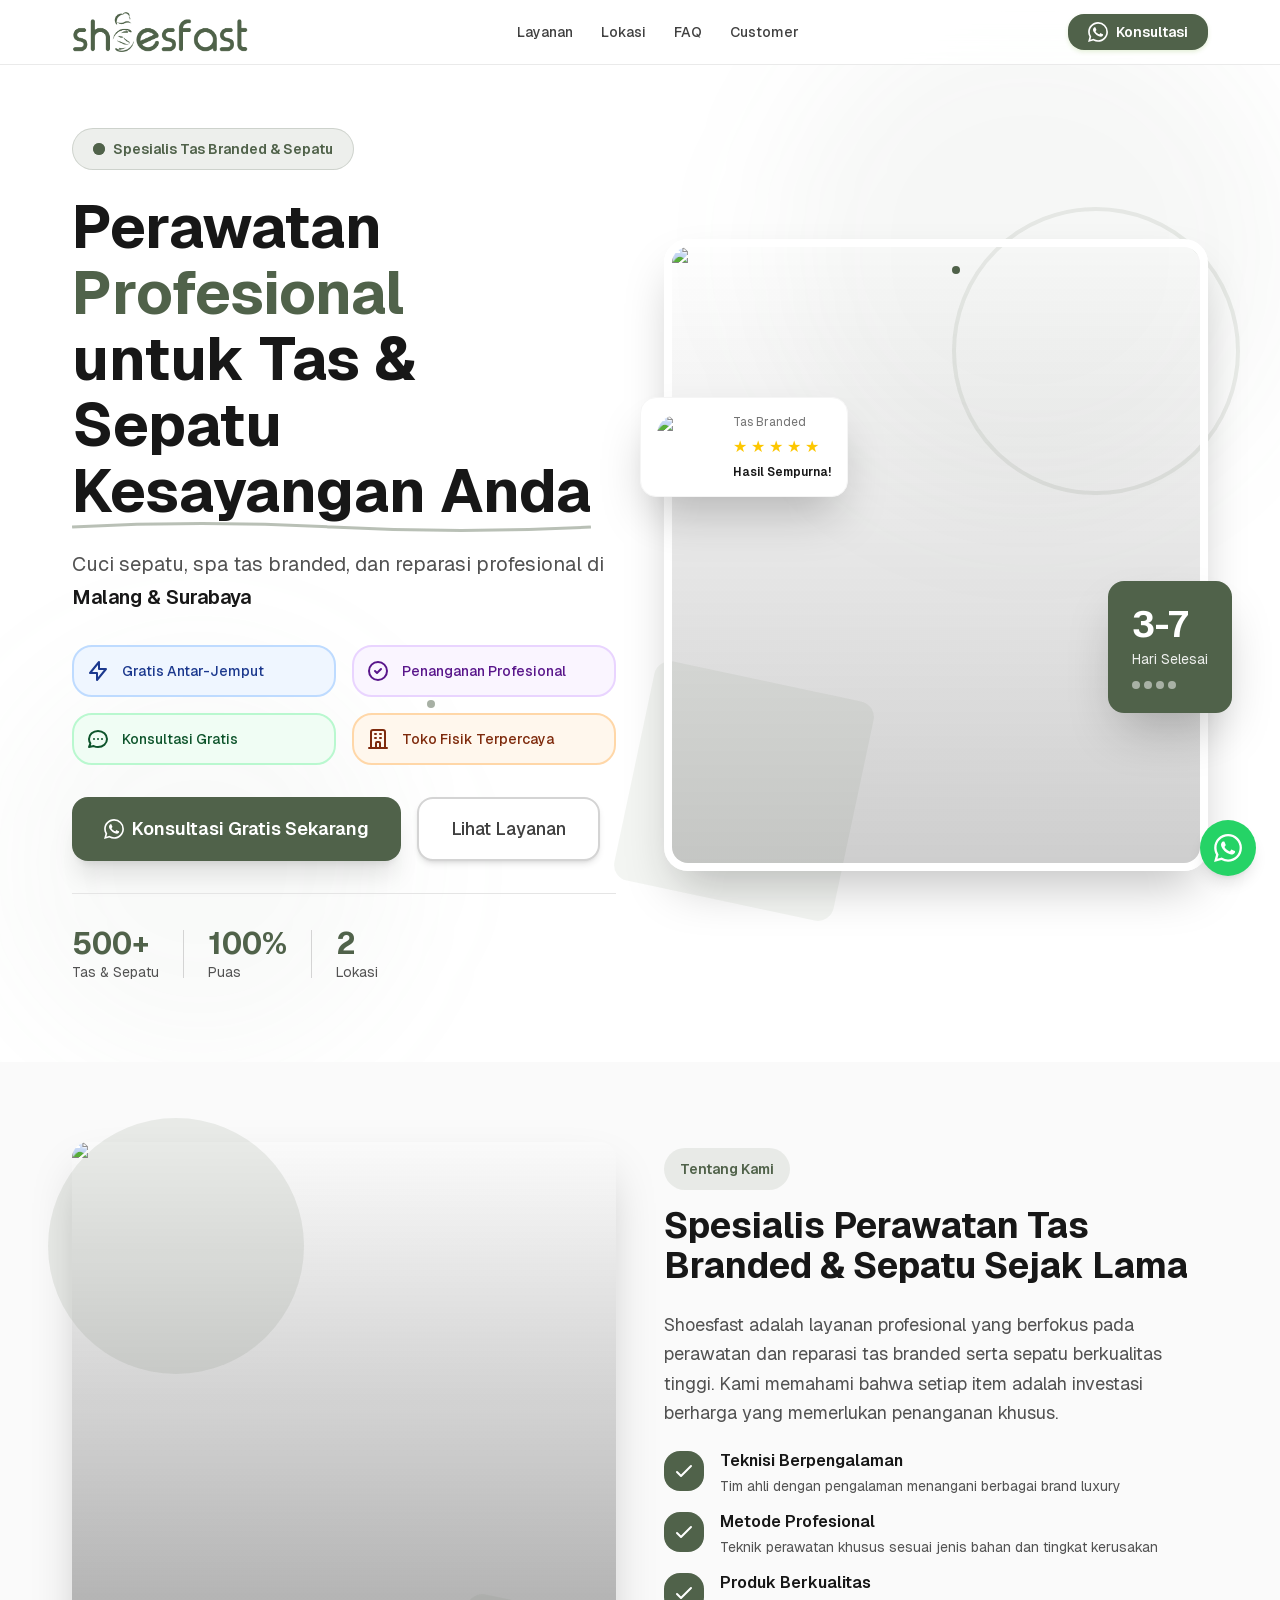
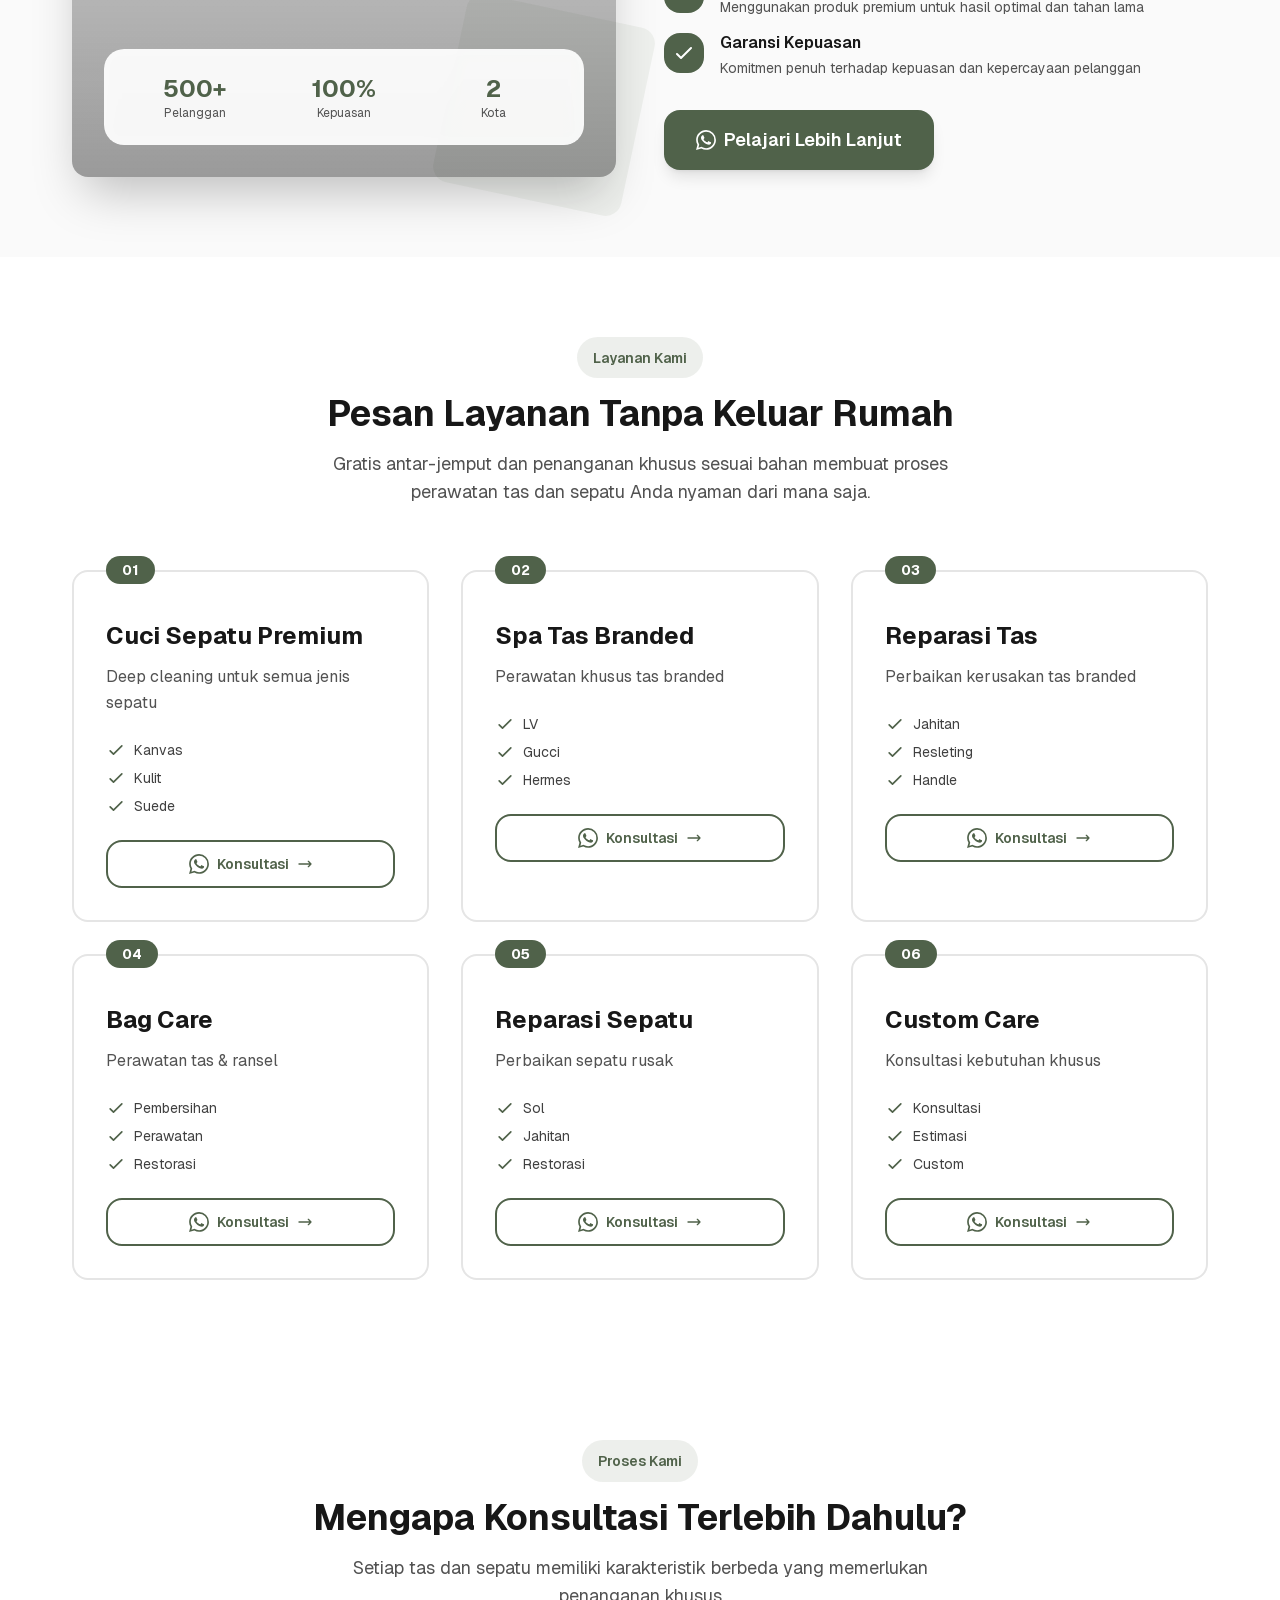
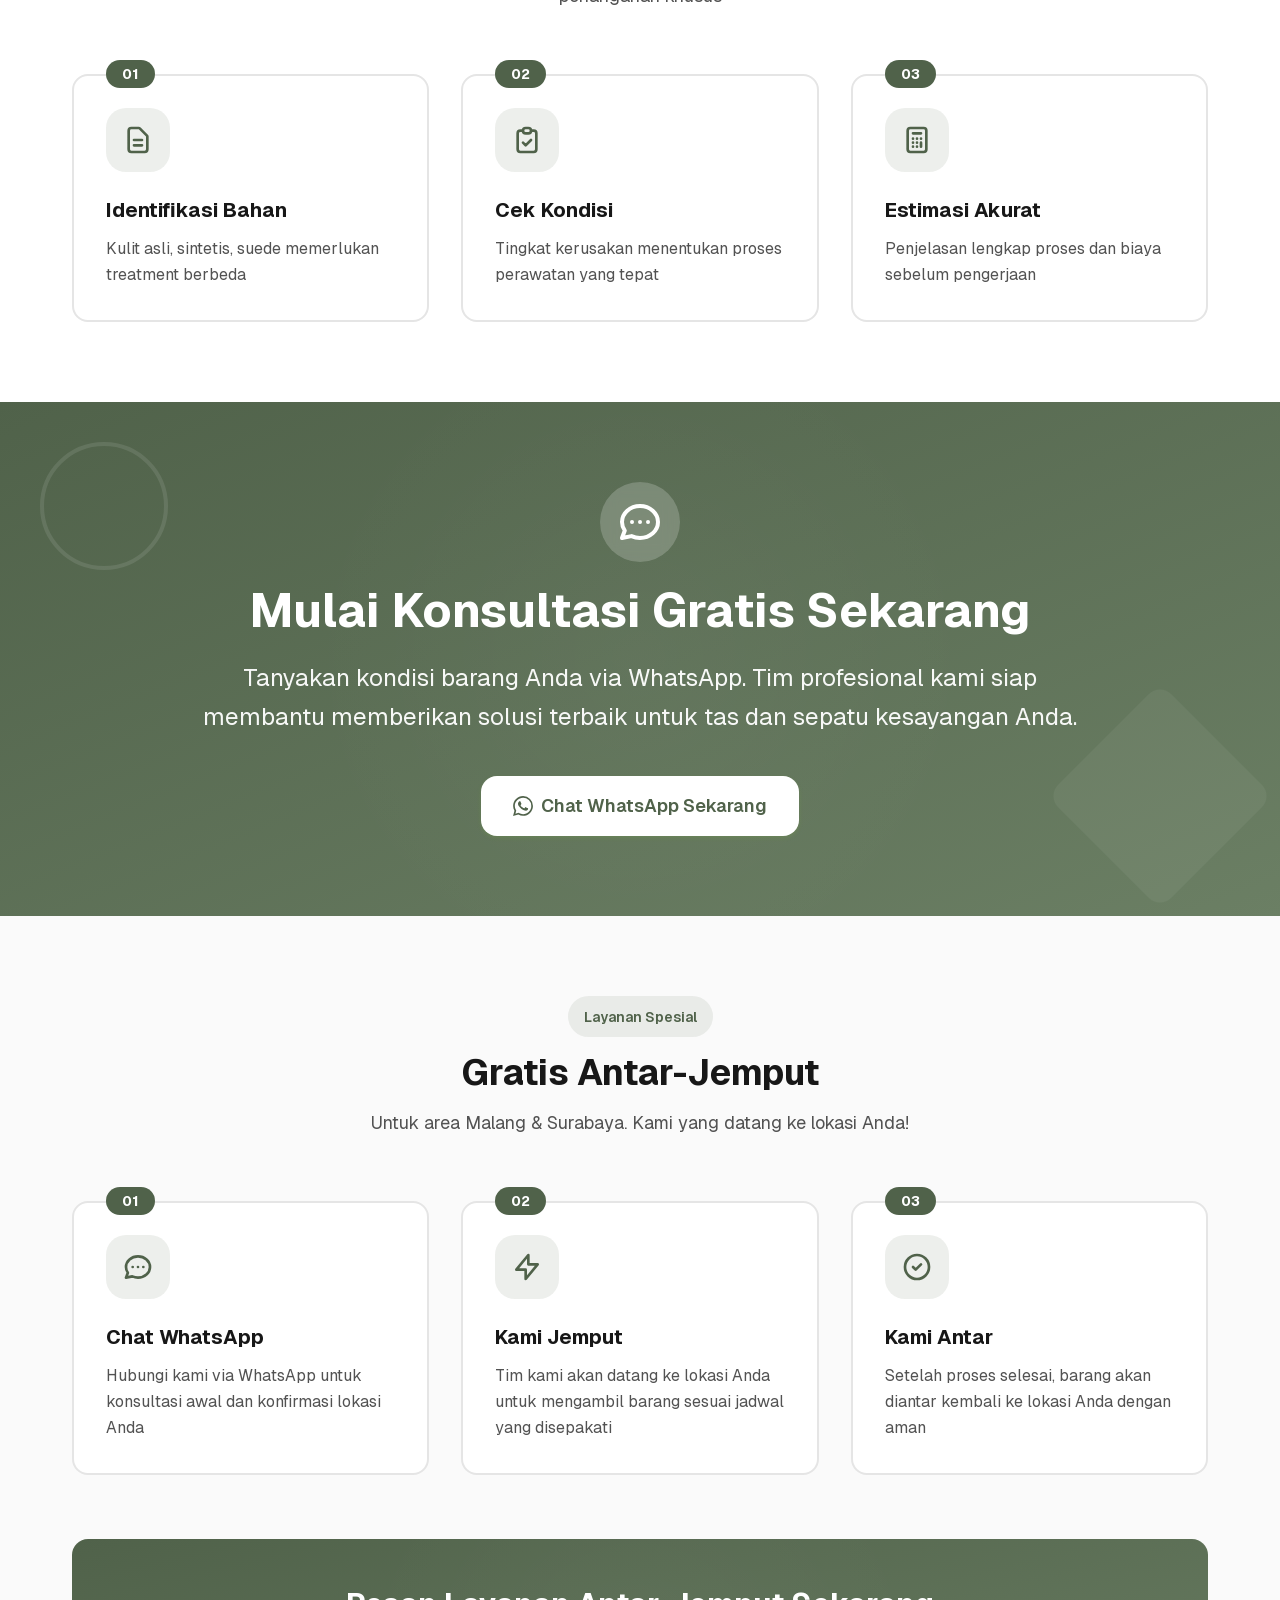
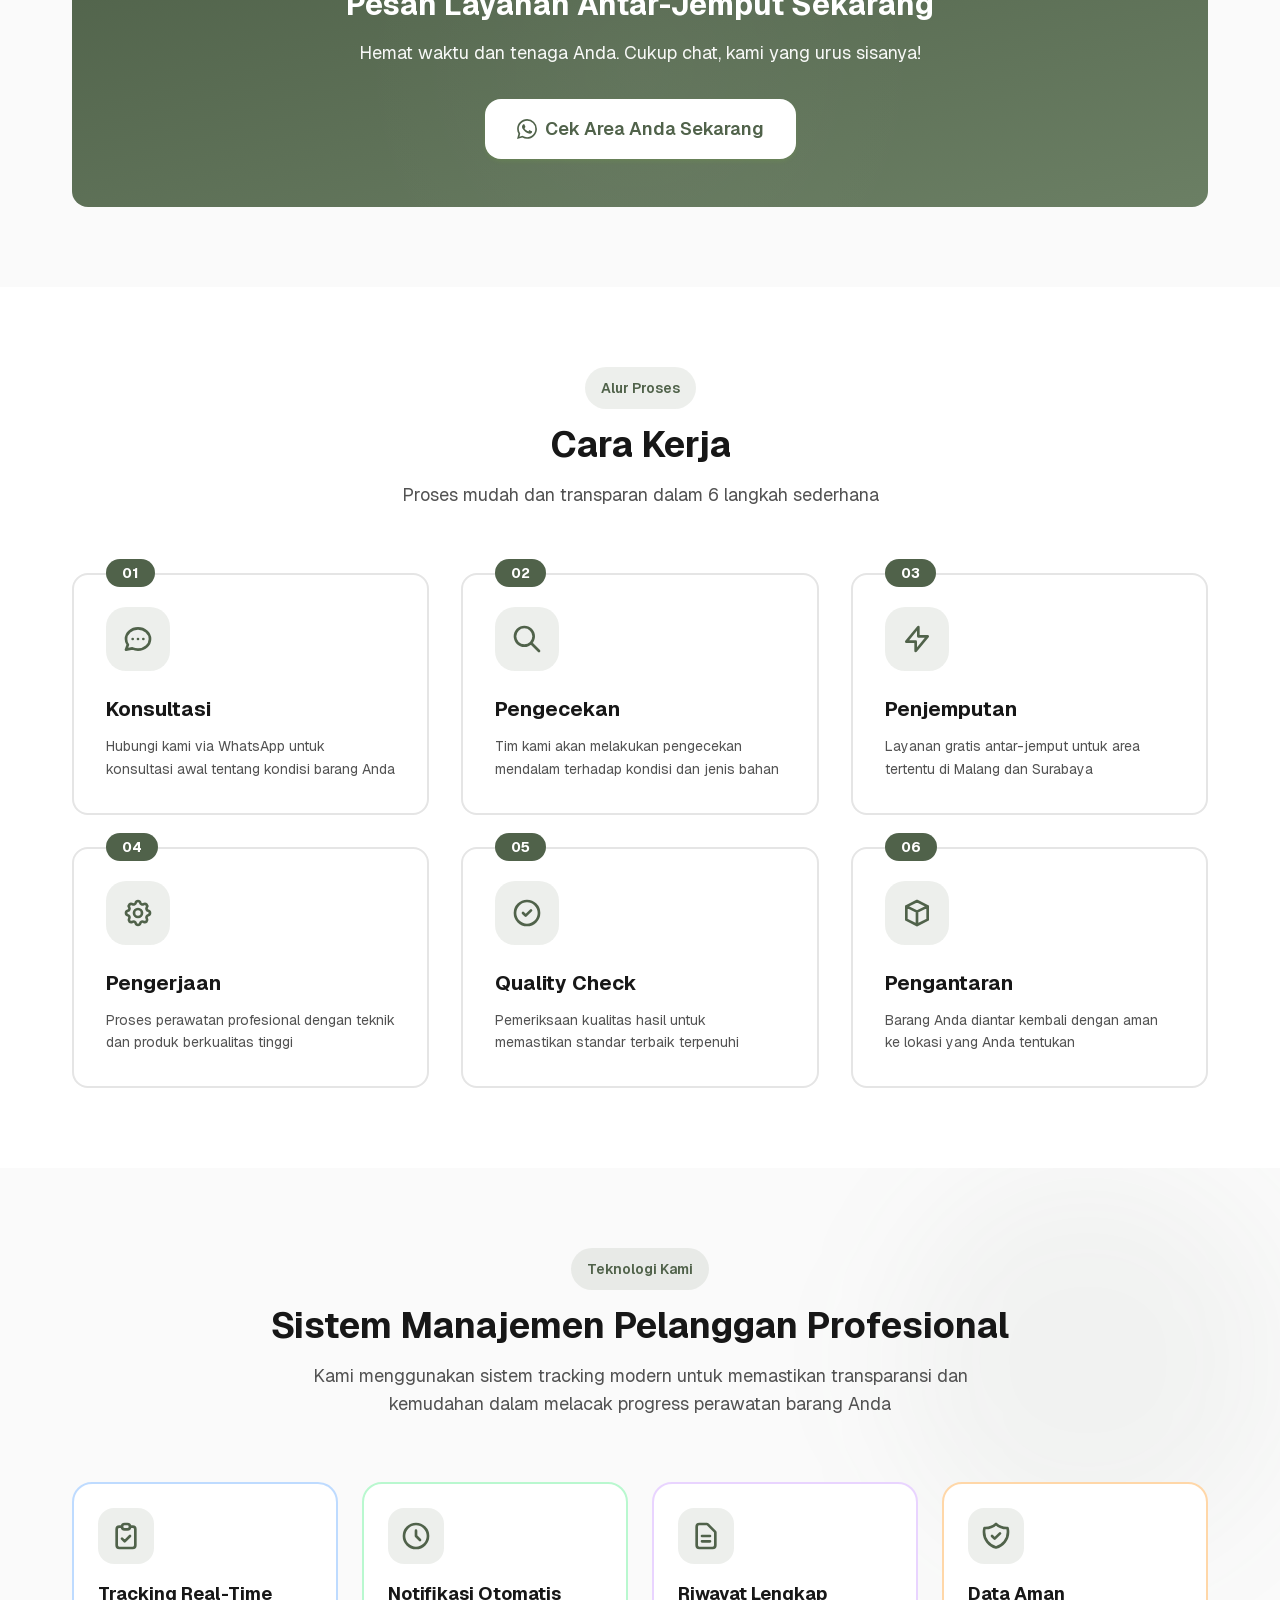
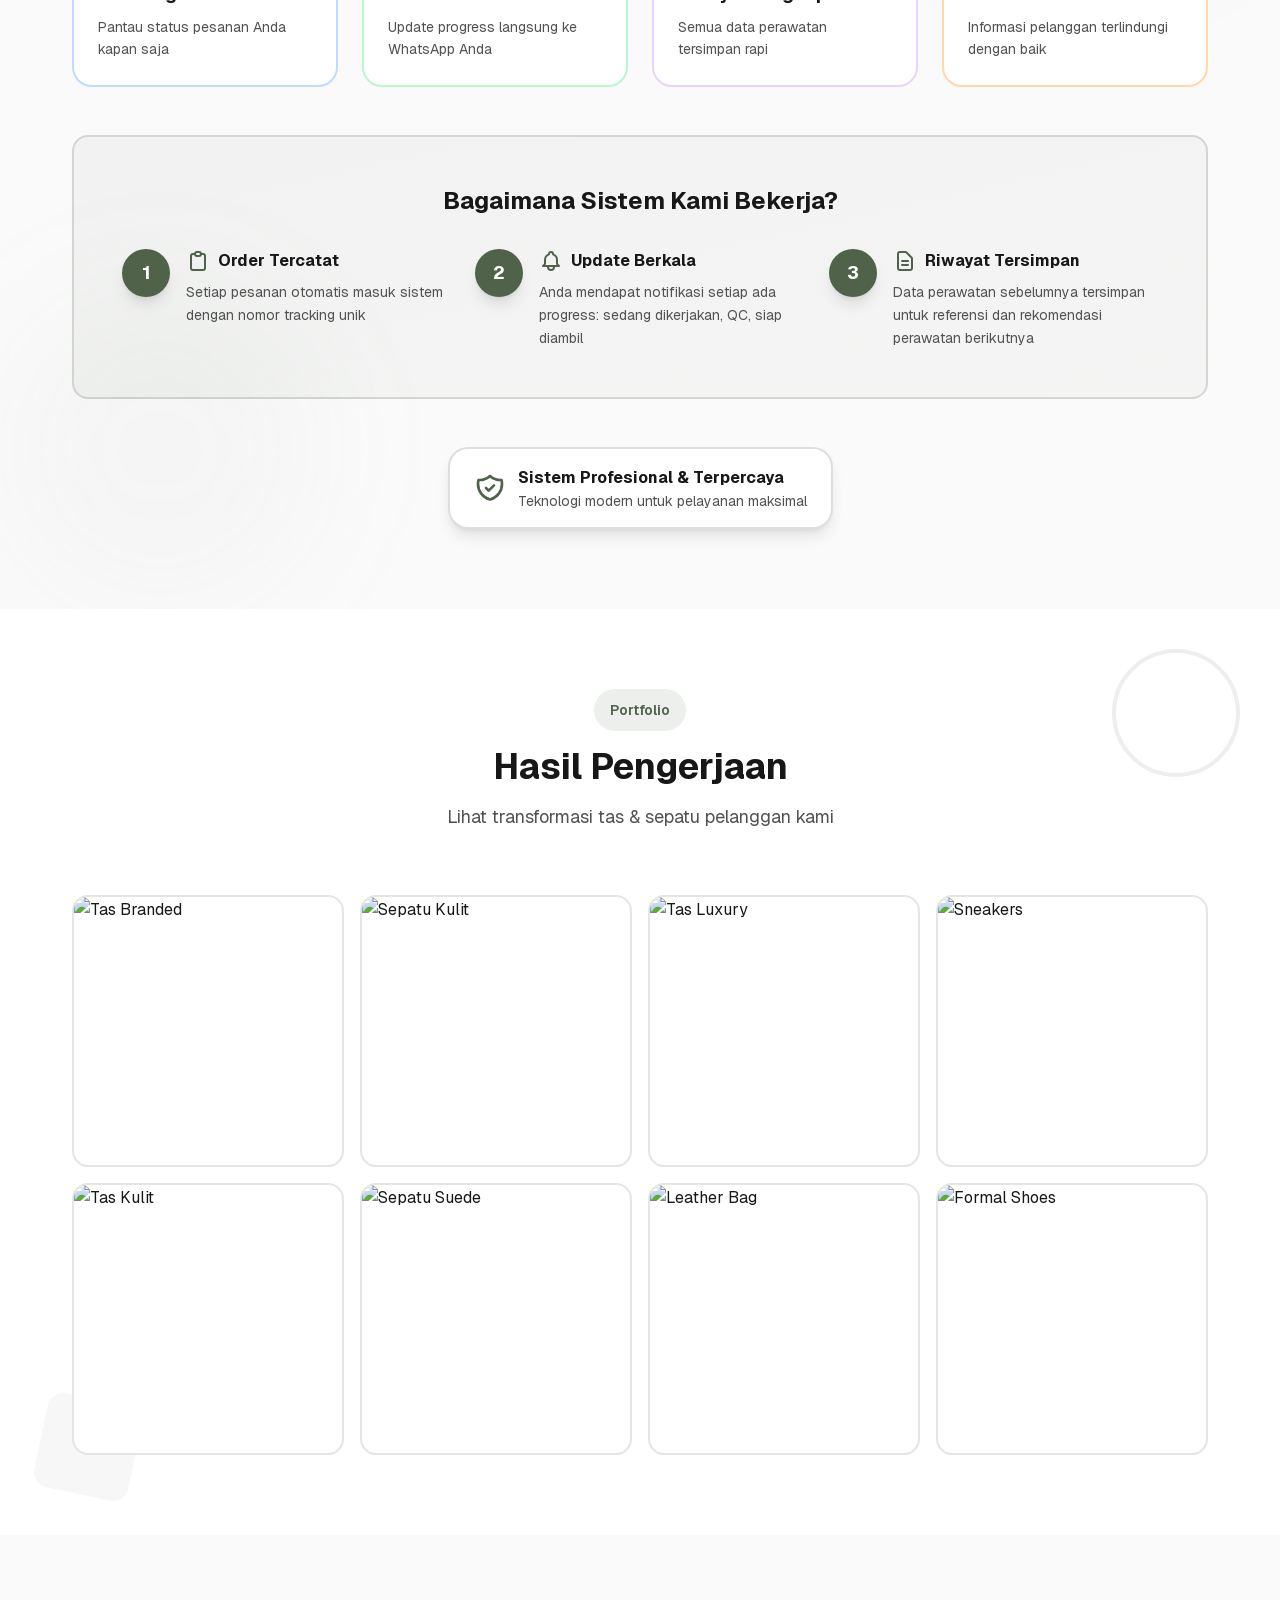
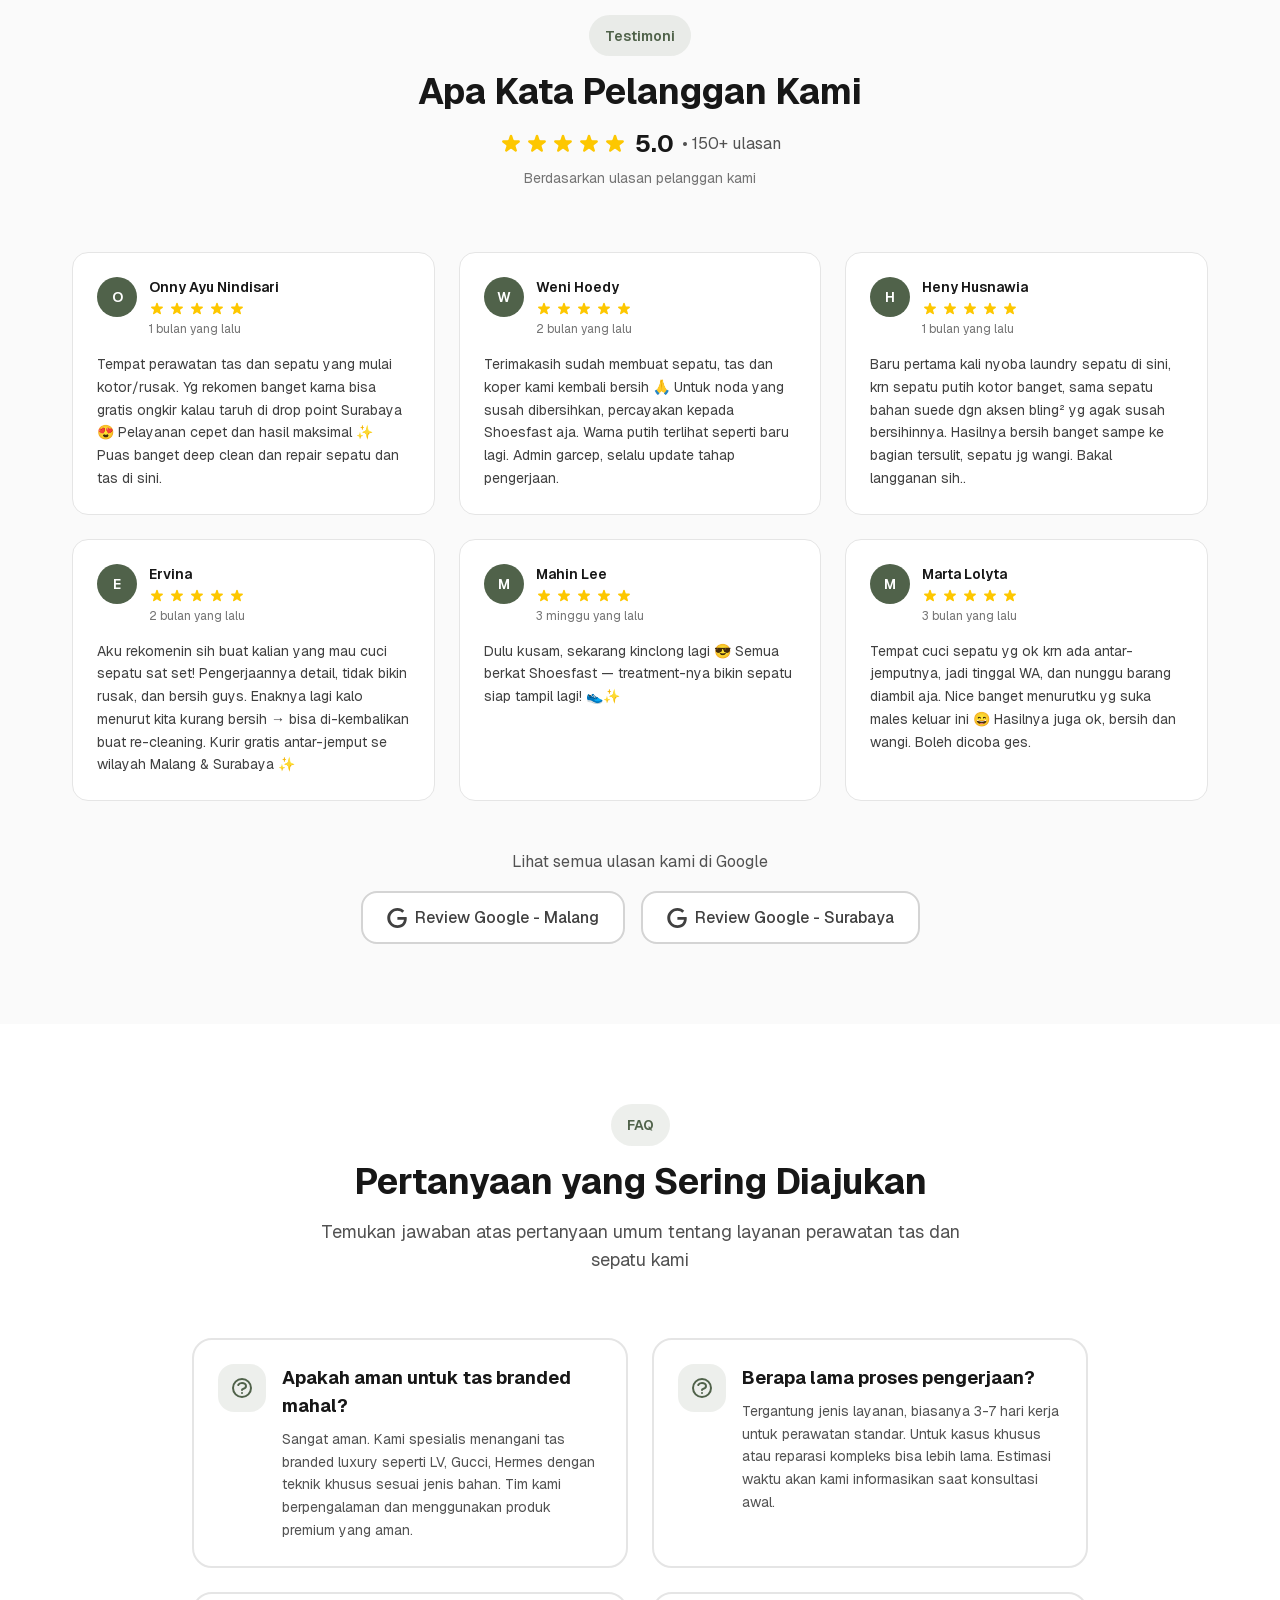
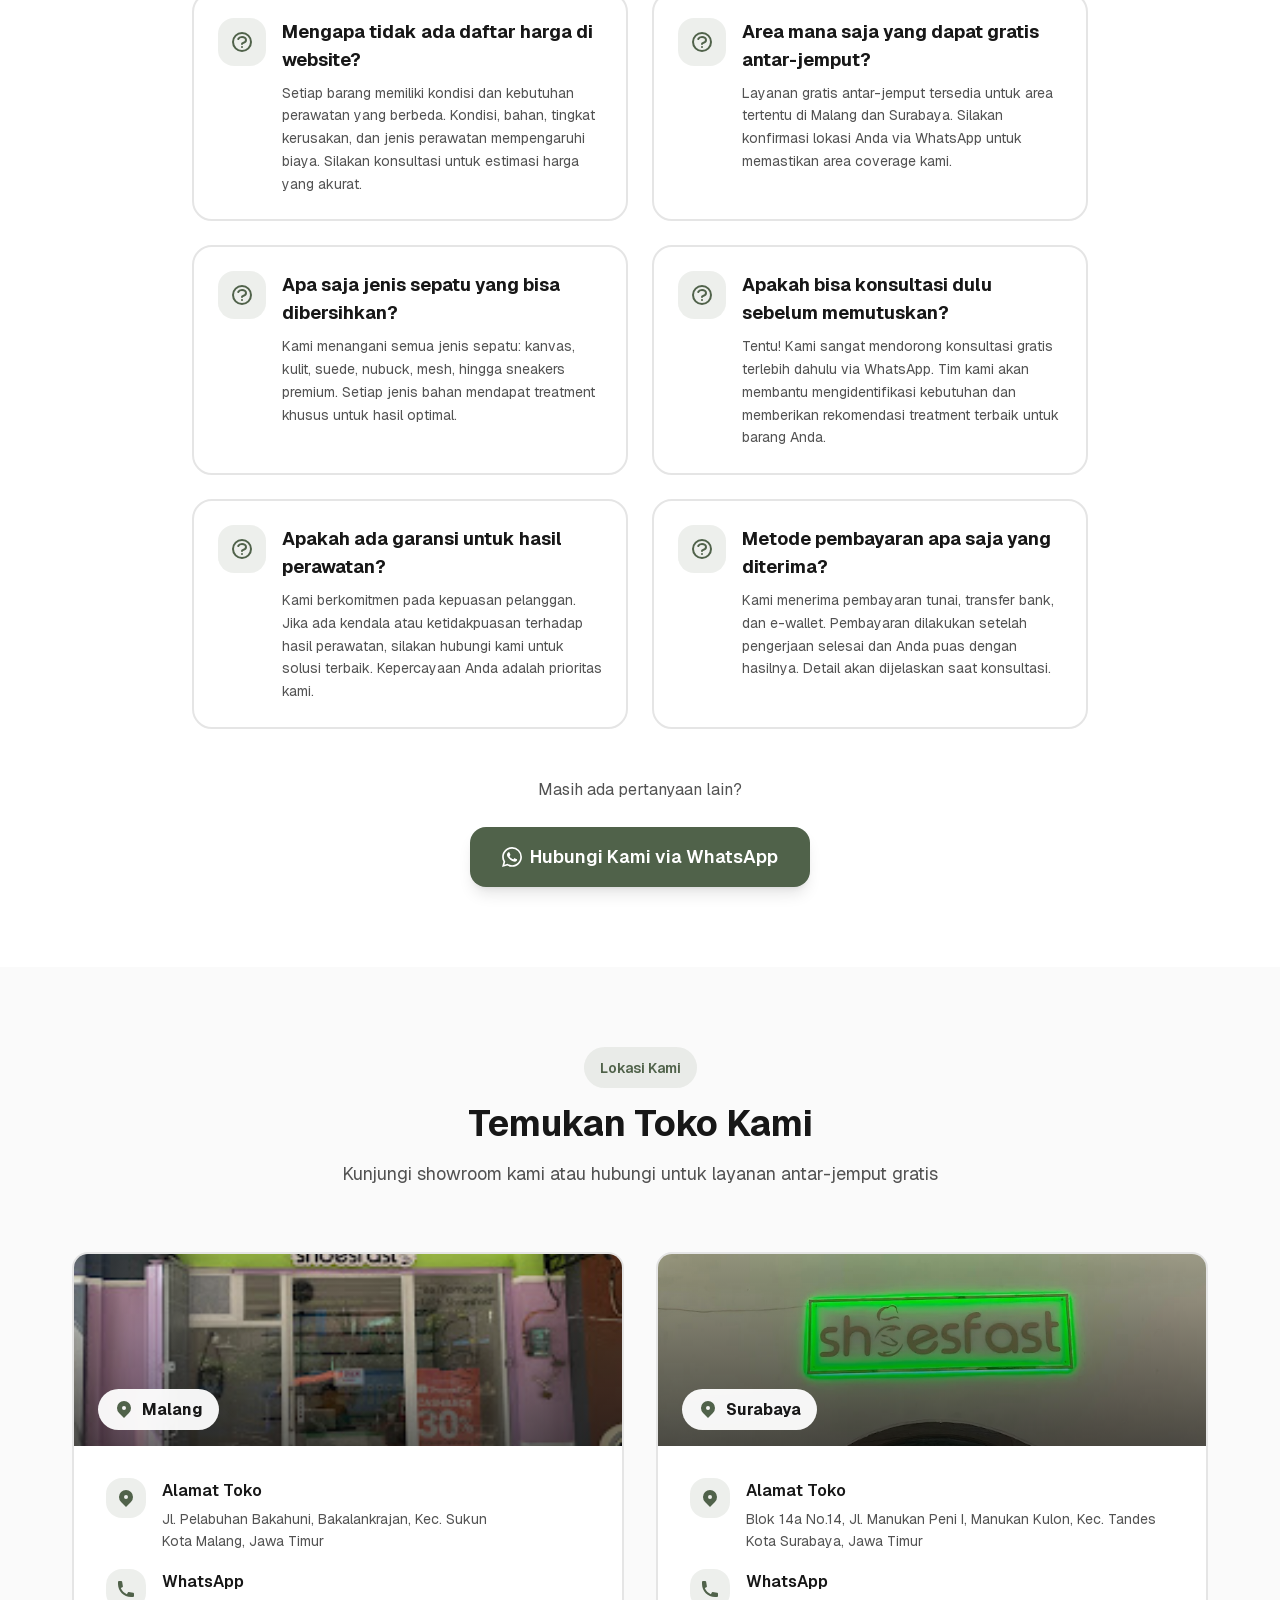
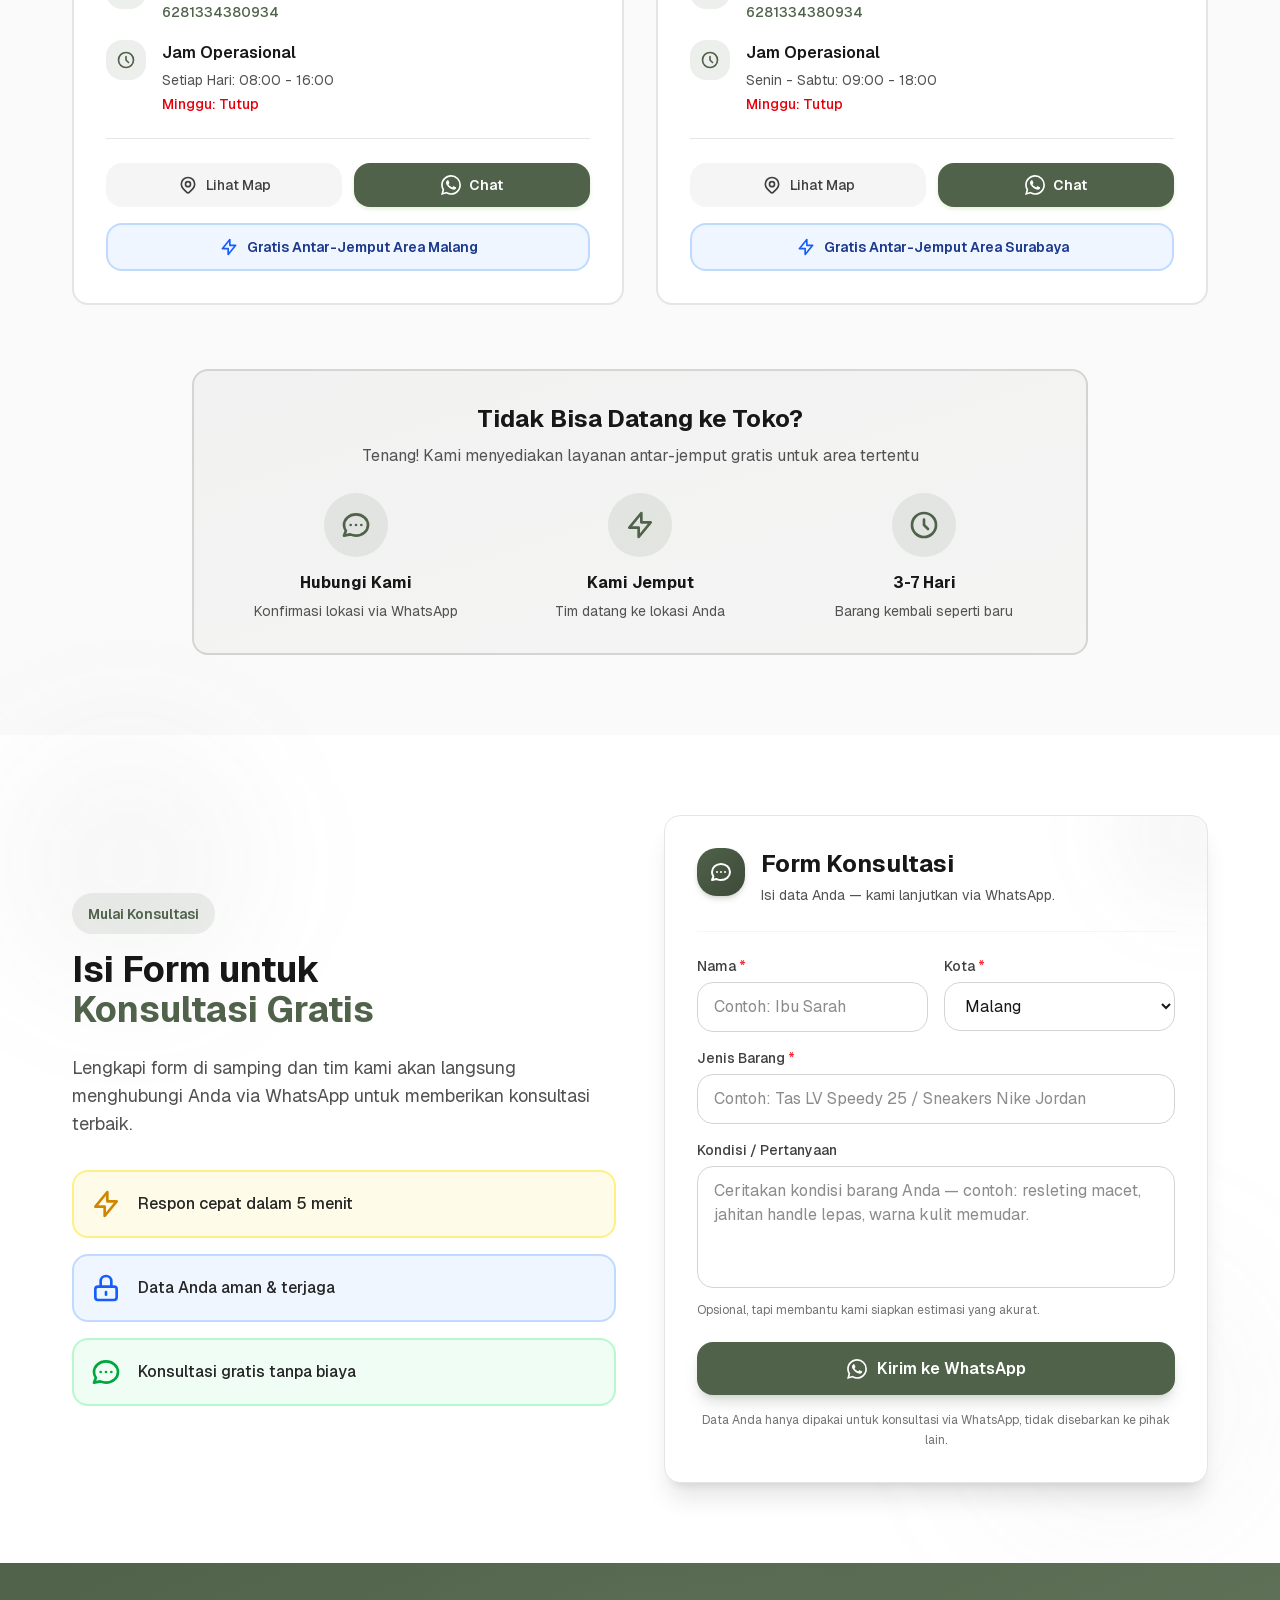
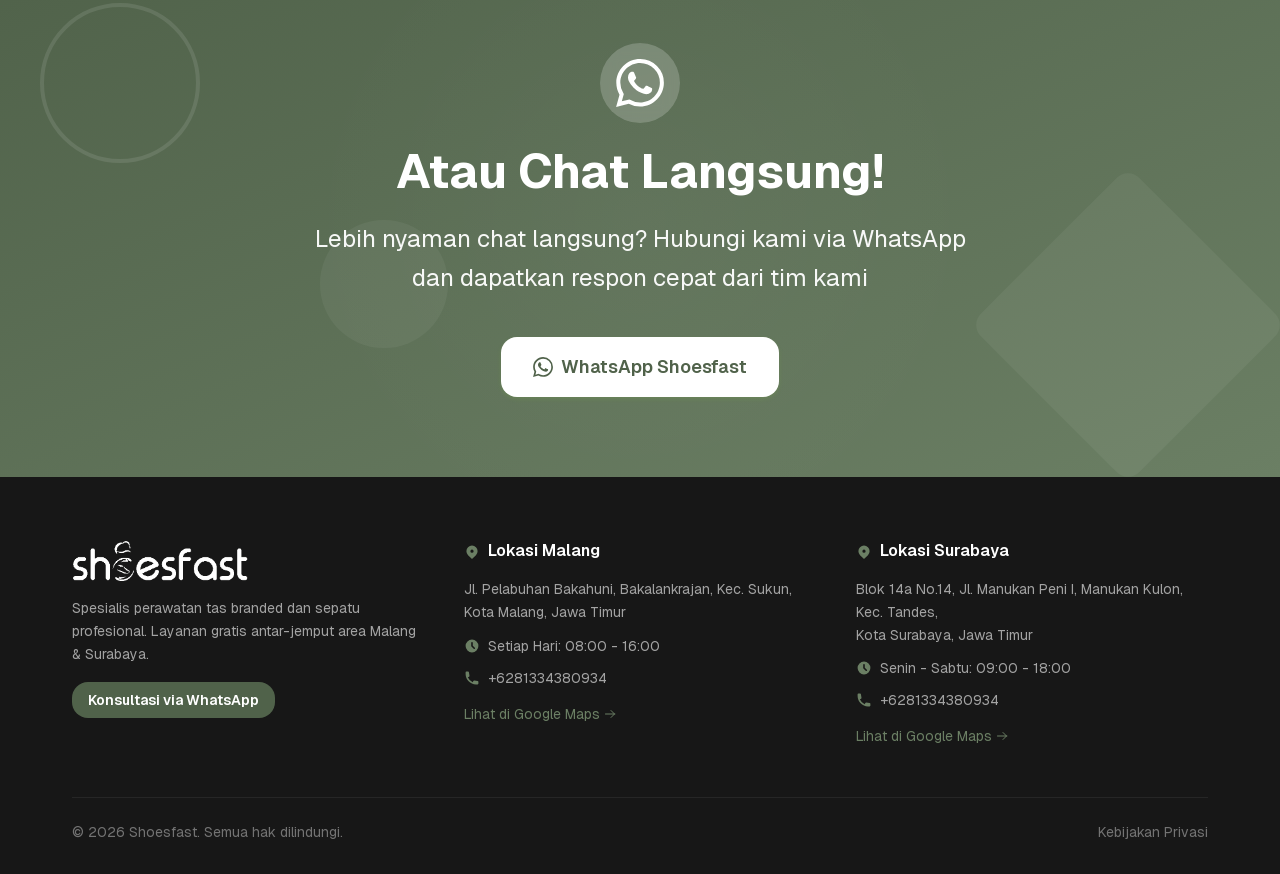
==== index.html @ 930b1205 "feat: situs shoesfast.id Hasil build statis Next.js: beranda, tiga halaman layanan Surabaya (cuci se" ====
<!DOCTYPE html><!--Uaj_7CMYdNmYsTwA8hBMT--><html lang="id"><head><!-- Google tag (gtag.js) --> <script async src="https://www.googletagmanager.com/gtag/js?id=AW-468411897"></script> <script> window.dataLayer = window.dataLayer || []; function gtag(){dataLayer.push(arguments);} gtag('js', new Date()); gtag('config', 'AW-468411897'); </script><meta charSet="utf-8"/><meta name="viewport" content="width=device-width, initial-scale=1"/><link rel="preload" href="/_next/static/media/797e433ab948586e-s.p.dbea232f.woff2" as="font" crossorigin="" type="font/woff2"/><link rel="preload" href="/_next/static/media/caa3a2e1cccd8315-s.p.853070df.woff2" as="font" crossorigin="" type="font/woff2"/><link rel="preload" as="image" href="/images/logo-shoesfast.png"/><link rel="preload" as="image" href="https://images.unsplash.com/photo-1556906781-9a412961c28c?w=800&amp;q=80"/><link rel="stylesheet" href="/_next/static/chunks/b9d72a461e67cee8.css" data-precedence="next"/><link rel="preload" as="script" fetchPriority="low" href="/_next/static/chunks/836c73999f35f6b7.js"/><script src="/_next/static/chunks/236f7e5abd6f09ff.js" async=""></script><script src="/_next/static/chunks/3151069120227279.js" async=""></script><script src="/_next/static/chunks/349ff5d670a6f4a0.js" async=""></script><script src="/_next/static/chunks/turbopack-336bdd63fa0ebe55.js" async=""></script><script src="/_next/static/chunks/e42108ed732b99e9.js" async=""></script><script src="/_next/static/chunks/ff1a16fafef87110.js" async=""></script><script src="/_next/static/chunks/7340adf74ff47ec0.js" async=""></script><script src="/_next/static/chunks/5c8a955ac0283251.js" async=""></script><meta name="next-size-adjust" content=""/><title>Shoesfast - Spesialis Perawatan Tas Branded &amp; Sepatu di Malang &amp; Surabaya</title><meta name="description" content="Shoesfast menyediakan layanan cuci sepatu, spa tas branded, dan reparasi profesional dengan antar-jemput gratis area Malang &amp; Surabaya."/><meta name="keywords" content="cuci sepatu malang,spa tas branded malang,cuci sepatu surabaya,spa tas branded surabaya,reparasi tas branded,perawatan sepatu,shoesfast"/><meta name="robots" content="index, follow"/><meta name="googlebot" content="index, follow, max-video-preview:-1, max-image-preview:large, max-snippet:-1"/><link rel="canonical" href="https://shoesfast.id/"/><meta property="og:title" content="Shoesfast - Spesialis Perawatan Tas Branded &amp; Sepatu"/><meta property="og:description" content="Shoesfast menyediakan layanan cuci sepatu, spa tas branded, dan reparasi profesional dengan antar-jemput gratis area Malang &amp; Surabaya."/><meta property="og:url" content="https://shoesfast.id/"/><meta property="og:site_name" content="Shoesfast"/><meta property="og:locale" content="id_ID"/><meta property="og:image" content="https://images.unsplash.com/photo-1497366216548-37526070297c?w=1200&amp;q=80"/><meta property="og:image:width" content="1200"/><meta property="og:image:height" content="630"/><meta property="og:image:alt" content="Shoesfast - Perawatan Tas &amp; Sepatu Profesional"/><meta property="og:type" content="website"/><meta name="twitter:card" content="summary_large_image"/><meta name="twitter:title" content="Shoesfast - Perawatan Tas &amp; Sepatu Profesional"/><meta name="twitter:description" content="Shoesfast menyediakan layanan cuci sepatu, spa tas branded, dan reparasi profesional dengan antar-jemput gratis area Malang &amp; Surabaya."/><meta name="twitter:image" content="https://images.unsplash.com/photo-1497366216548-37526070297c?w=1200&amp;q=80"/><link rel="icon" href="/favicon.ico?favicon.f319c5b2.ico" sizes="48x48" type="image/x-icon"/><script src="/_next/static/chunks/a6dad97d9634a72d.js" noModule=""></script></head><body class="geist_a71539c9-module__T19VSG__variable geist_mono_8d43a2aa-module__8Li5zG__variable antialiased"><div hidden=""><!--$--><!--/$--></div><div aria-hidden="true" class="fixed inset-0 z-[60] flex items-center justify-center bg-white transition-opacity duration-500 opacity-100"><div class="absolute top-1/4 left-1/4 w-64 h-64 bg-primary/10 rounded-full blur-3xl"></div><div class="absolute bottom-1/4 right-1/4 w-72 h-72 bg-secondary/10 rounded-full blur-3xl"></div><div class="absolute inset-0 bg-gradient-to-br from-primary/0 via-white to-primary/5"></div><div class="relative z-10 flex flex-col items-center px-6"><div class="relative mb-7"><span class="absolute inset-0 bg-primary/30 rounded-3xl blur-2xl animate-pulse"></span><span class="absolute inset-0 rounded-3xl ring-1 ring-primary/20 animate-ping"></span><div class="relative w-20 h-20 rounded-3xl bg-gradient-to-br from-primary to-primary-hover flex items-center justify-center shadow-xl shadow-primary/20"><span class="text-white text-4xl font-bold tracking-tight">S</span></div></div><div class="text-3xl font-bold text-gray-900 tracking-tight animate-fade-in-up">Shoesfast</div><p class="text-sm text-gray-500 mt-1.5 animate-fade-in-up delay-100">Spesialis Tas Branded &amp; Sepatu</p><div class="flex gap-1.5 mt-8 animate-fade-in-up delay-200"><span class="w-2 h-2 bg-primary rounded-full animate-bounce" style="animation-delay:0ms"></span><span class="w-2 h-2 bg-primary rounded-full animate-bounce" style="animation-delay:150ms"></span><span class="w-2 h-2 bg-primary rounded-full animate-bounce" style="animation-delay:300ms"></span></div></div></div><header class="fixed top-0 inset-x-0 z-40 bg-white/85 backdrop-blur-md border-b border-gray-200/80"><nav class="mx-auto w-full max-w-[var(--container-max-width)] px-4 sm:px-6 lg:px-8 h-16 flex items-center justify-between gap-4"><button type="button" aria-label="Shoesfast — scroll ke atas" class="flex items-center cursor-pointer group"><img alt="Shoesfast" width="558" height="127" decoding="async" data-nimg="1" class="h-9 md:h-10 w-auto group-hover:scale-105 transition-transform" style="color:transparent" src="/images/logo-shoesfast.png"/></button><ul class="hidden lg:flex items-center gap-1"><li><a class="px-3 py-2 text-sm font-medium rounded-lg transition-colors whitespace-nowrap text-gray-700 hover:text-primary hover:bg-primary/5" href="#layanan">Layanan</a></li><li><a class="px-3 py-2 text-sm font-medium rounded-lg transition-colors whitespace-nowrap text-gray-700 hover:text-primary hover:bg-primary/5" href="#lokasi">Lokasi</a></li><li><a class="px-3 py-2 text-sm font-medium rounded-lg transition-colors whitespace-nowrap text-gray-700 hover:text-primary hover:bg-primary/5" href="#faq">FAQ</a></li><li><a target="_blank" rel="noopener noreferrer" class="px-3 py-2 text-sm font-medium rounded-lg transition-colors whitespace-nowrap text-gray-700 hover:text-primary hover:bg-primary/5" href="https://customer.shoesfast.id">Customer</a></li></ul><div class="hidden lg:block"><a href="https://wa.me/6281334380934?text=Halo%20Shoesfast%2C%20saya%20mau%20konsultasi." target="_blank" rel="noopener noreferrer" class="inline-flex items-center justify-center gap-2 px-8 py-4 rounded-lg font-semibold text-lg transition-all duration-300 bg-primary text-white hover:bg-primary-hover shadow-[var(--shadow-button)] !px-5 !py-2 !text-sm"><svg class="w-5 h-5" fill="currentColor" viewBox="0 0 24 24" aria-hidden="true"><path d="M17.472 14.382c-.297-.149-1.758-.867-2.03-.967-.273-.099-.471-.148-.67.15-.197.297-.767.966-.94 1.164-.173.199-.347.223-.644.075-.297-.15-1.255-.463-2.39-1.475-.883-.788-1.48-1.761-1.653-2.059-.173-.297-.018-.458.13-.606.134-.133.298-.347.446-.52.149-.174.198-.298.298-.497.099-.198.05-.371-.025-.52-.075-.149-.669-1.612-.916-2.207-.242-.579-.487-.5-.669-.51-.173-.008-.371-.01-.57-.01-.198 0-.52.074-.792.372-.272.297-1.04 1.016-1.04 2.479 0 1.462 1.065 2.875 1.213 3.074.149.198 2.096 3.2 5.077 4.487.709.306 1.262.489 1.694.625.712.227 1.36.195 1.871.118.571-.085 1.758-.719 2.006-1.413.248-.694.248-1.289.173-1.413-.074-.124-.272-.198-.57-.347m-5.421 7.403h-.004a9.87 9.87 0 01-5.031-1.378l-.361-.214-3.741.982.998-3.648-.235-.374a9.86 9.86 0 01-1.51-5.26c.001-5.45 4.436-9.884 9.888-9.884 2.64 0 5.122 1.03 6.988 2.898a9.825 9.825 0 012.893 6.994c-.003 5.45-4.437 9.884-9.885 9.884m8.413-18.297A11.815 11.815 0 0012.05 0C5.495 0 .16 5.335.157 11.892c0 2.096.547 4.142 1.588 5.945L.057 24l6.305-1.654a11.882 11.882 0 005.683 1.448h.005c6.554 0 11.89-5.335 11.893-11.893a11.821 11.821 0 00-3.48-8.413z"></path></svg>Konsultasi</a></div><button type="button" aria-label="Toggle menu" aria-expanded="false" class="lg:hidden p-2 text-gray-700 hover:bg-gray-100 rounded-lg transition-colors"><svg class="w-6 h-6" fill="none" stroke="currentColor" viewBox="0 0 24 24"><path stroke-linecap="round" stroke-linejoin="round" stroke-width="2" d="M4 6h16M4 12h16M4 18h16"></path></svg></button></nav><div class="lg:hidden border-t border-gray-200 bg-white overflow-hidden transition-[max-height,opacity] duration-300 ease-out max-h-0 opacity-0"><ul class="px-4 py-4 space-y-1"><li><a class="block px-3 py-2.5 rounded-lg text-base font-medium transition-colors text-gray-700 hover:bg-gray-50" href="#layanan">Layanan</a></li><li><a class="block px-3 py-2.5 rounded-lg text-base font-medium transition-colors text-gray-700 hover:bg-gray-50" href="#lokasi">Lokasi</a></li><li><a class="block px-3 py-2.5 rounded-lg text-base font-medium transition-colors text-gray-700 hover:bg-gray-50" href="#faq">FAQ</a></li><li><a target="_blank" rel="noopener noreferrer" class="block px-3 py-2.5 rounded-lg text-base font-medium transition-colors text-gray-700 hover:bg-gray-50" href="https://customer.shoesfast.id">Customer</a></li><li class="pt-3"><a href="https://wa.me/6281334380934?text=Halo%20Shoesfast%2C%20saya%20mau%20konsultasi." target="_blank" rel="noopener noreferrer" class="inline-flex items-center justify-center gap-2 px-8 py-4 rounded-lg font-semibold text-lg transition-all duration-300 bg-primary text-white hover:bg-primary-hover shadow-[var(--shadow-button)] w-full"><svg class="w-5 h-5" fill="currentColor" viewBox="0 0 24 24" aria-hidden="true"><path d="M17.472 14.382c-.297-.149-1.758-.867-2.03-.967-.273-.099-.471-.148-.67.15-.197.297-.767.966-.94 1.164-.173.199-.347.223-.644.075-.297-.15-1.255-.463-2.39-1.475-.883-.788-1.48-1.761-1.653-2.059-.173-.297-.018-.458.13-.606.134-.133.298-.347.446-.52.149-.174.198-.298.298-.497.099-.198.05-.371-.025-.52-.075-.149-.669-1.612-.916-2.207-.242-.579-.487-.5-.669-.51-.173-.008-.371-.01-.57-.01-.198 0-.52.074-.792.372-.272.297-1.04 1.016-1.04 2.479 0 1.462 1.065 2.875 1.213 3.074.149.198 2.096 3.2 5.077 4.487.709.306 1.262.489 1.694.625.712.227 1.36.195 1.871.118.571-.085 1.758-.719 2.006-1.413.248-.694.248-1.289.173-1.413-.074-.124-.272-.198-.57-.347m-5.421 7.403h-.004a9.87 9.87 0 01-5.031-1.378l-.361-.214-3.741.982.998-3.648-.235-.374a9.86 9.86 0 01-1.51-5.26c.001-5.45 4.436-9.884 9.888-9.884 2.64 0 5.122 1.03 6.988 2.898a9.825 9.825 0 012.893 6.994c-.003 5.45-4.437 9.884-9.885 9.884m8.413-18.297A11.815 11.815 0 0012.05 0C5.495 0 .16 5.335.157 11.892c0 2.096.547 4.142 1.588 5.945L.057 24l6.305-1.654a11.882 11.882 0 005.683 1.448h.005c6.554 0 11.89-5.335 11.893-11.893a11.821 11.821 0 00-3.48-8.413z"></path></svg>Konsultasi via WhatsApp</a></li></ul></div></header><main class="bg-white overflow-hidden"><script type="application/ld+json">[{"@context":"https://schema.org","@type":"LocalBusiness","name":"Shoesfast Malang","description":"Shoesfast menyediakan layanan cuci sepatu, spa tas branded, dan reparasi profesional dengan antar-jemput gratis area Malang & Surabaya.","url":"https://shoesfast.id","image":"https://images.unsplash.com/photo-1497366216548-37526070297c?w=1200&q=80","telephone":"+62 813-3438-0934","priceRange":"$$","address":{"@type":"PostalAddress","streetAddress":"Jl. Pelabuhan Bakahuni, Bakalankrajan, Kec. Sukun","addressLocality":"Malang","addressRegion":"Jawa Timur","postalCode":"65148","addressCountry":"ID"},"areaServed":{"@type":"City","name":"Malang"},"openingHoursSpecification":[{"@type":"OpeningHoursSpecification","dayOfWeek":["Monday","Tuesday","Wednesday","Thursday","Friday","Saturday","Sunday"],"opens":"08:00","closes":"16:00"}],"makesOffer":[{"@type":"Offer","itemOffered":{"@type":"Service","name":"Cuci Sepatu Premium"},"availability":"https://schema.org/InStock"},{"@type":"Offer","itemOffered":{"@type":"Service","name":"Spa Tas Branded"},"availability":"https://schema.org/InStock"},{"@type":"Offer","itemOffered":{"@type":"Service","name":"Reparasi Tas & Sepatu"},"availability":"https://schema.org/InStock"}],"contactPoint":{"@type":"ContactPoint","contactType":"customer service","telephone":"+62 813-3438-0934","areaServed":["Malang"],"availableLanguage":["id-ID"]}},{"@context":"https://schema.org","@type":"FAQPage","mainEntity":[{"@type":"Question","name":"Apakah aman untuk tas branded mahal?","acceptedAnswer":{"@type":"Answer","text":"Sangat aman. Kami spesialis menangani tas branded luxury seperti LV, Gucci, Hermes dengan teknik khusus sesuai jenis bahan. Tim kami berpengalaman dan menggunakan produk premium yang aman."}},{"@type":"Question","name":"Berapa lama proses pengerjaan?","acceptedAnswer":{"@type":"Answer","text":"Tergantung jenis layanan, biasanya 3-7 hari kerja untuk perawatan standar. Untuk kasus khusus atau reparasi kompleks bisa lebih lama. Estimasi waktu akan kami informasikan saat konsultasi awal."}},{"@type":"Question","name":"Mengapa tidak ada daftar harga di website?","acceptedAnswer":{"@type":"Answer","text":"Setiap barang memiliki kondisi dan kebutuhan perawatan yang berbeda. Kondisi, bahan, tingkat kerusakan, dan jenis perawatan mempengaruhi biaya. Silakan konsultasi untuk estimasi harga yang akurat."}},{"@type":"Question","name":"Area mana saja yang dapat gratis antar-jemput?","acceptedAnswer":{"@type":"Answer","text":"Layanan gratis antar-jemput tersedia untuk area tertentu di Malang dan Surabaya. Silakan konfirmasi lokasi Anda via WhatsApp untuk memastikan area coverage kami."}},{"@type":"Question","name":"Apa saja jenis sepatu yang bisa dibersihkan?","acceptedAnswer":{"@type":"Answer","text":"Kami menangani semua jenis sepatu: kanvas, kulit, suede, nubuck, mesh, hingga sneakers premium. Setiap jenis bahan mendapat treatment khusus untuk hasil optimal."}},{"@type":"Question","name":"Apakah bisa konsultasi dulu sebelum memutuskan?","acceptedAnswer":{"@type":"Answer","text":"Tentu! Kami sangat mendorong konsultasi gratis terlebih dahulu via WhatsApp. Tim kami akan membantu mengidentifikasi kebutuhan dan memberikan rekomendasi treatment terbaik untuk barang Anda."}},{"@type":"Question","name":"Apakah ada garansi untuk hasil perawatan?","acceptedAnswer":{"@type":"Answer","text":"Kami berkomitmen pada kepuasan pelanggan. Jika ada kendala atau ketidakpuasan terhadap hasil perawatan, silakan hubungi kami untuk solusi terbaik. Kepercayaan Anda adalah prioritas kami."}},{"@type":"Question","name":"Metode pembayaran apa saja yang diterima?","acceptedAnswer":{"@type":"Answer","text":"Kami menerima pembayaran tunai, transfer bank, dan e-wallet. Pembayaran dilakukan setelah pengerjaan selesai dan Anda puas dengan hasilnya. Detail akan dijelaskan saat konsultasi."}}]}]</script><section class="bg-white text-gray-900 pt-24 md:pt-32 pb-12 md:pb-20 relative overflow-hidden min-h-[90vh] flex items-center"><div class="absolute top-0 right-0 w-[500px] h-[500px] bg-primary/5 rounded-full blur-3xl"></div><div class="absolute bottom-0 left-0 w-[400px] h-[400px] bg-secondary/5 rounded-full blur-3xl"></div><div class="absolute top-1/4 right-1/4 w-2 h-2 bg-primary rounded-full animate-ping"></div><div class="absolute bottom-1/3 left-1/3 w-2 h-2 bg-primary/50 rounded-full animate-ping delay-500"></div><div class="mx-auto w-full max-w-[var(--container-max-width)] px-4 sm:px-6 lg:px-8 "><div class="grid md:grid-cols-2 gap-12 items-center relative z-10"><div class="animate-slide-in-left"><div class="inline-flex items-center gap-2 px-5 py-2.5 bg-primary/10 border border-primary/20 rounded-full mb-6 animate-fade-in-up"><span class="relative flex h-3 w-3"><span class="animate-ping absolute inline-flex h-full w-full rounded-full bg-primary opacity-75"></span><span class="relative inline-flex rounded-full h-3 w-3 bg-primary"></span></span><span class="text-sm font-semibold text-primary">Spesialis Tas Branded &amp; Sepatu</span></div><h1 class="text-4xl md:text-5xl lg:text-6xl font-bold text-gray-900 mb-6 leading-[1.1] animate-fade-in-up delay-100">Perawatan <span class="text-primary">Profesional</span><br/>untuk Tas &amp; Sepatu<br/><span class="relative inline-block">Kesayangan Anda<svg class="absolute -bottom-2 left-0 w-full h-3" viewBox="0 0 300 12" preserveAspectRatio="none"><path d="M0,7 Q75,0 150,7 T300,7" fill="none" stroke="#50624a" stroke-width="3" opacity="0.4"></path></svg></span></h1><p class="text-lg md:text-xl text-gray-600 mb-8 leading-relaxed animate-fade-in-up delay-200">Cuci sepatu, spa tas branded, dan reparasi profesional di <span class="font-semibold text-gray-900">Malang &amp; Surabaya</span></p><div class="grid grid-cols-1 sm:grid-cols-2 gap-4 mb-8 animate-fade-in-up delay-300"><div class="flex items-center gap-3 p-3 rounded-xl border-2 bg-blue-50 border-blue-200 text-blue-900 animate-scale-in" style="animation-delay:0ms"><svg class="w-6 h-6" fill="none" stroke="currentColor" viewBox="0 0 24 24"><path stroke-linecap="round" stroke-linejoin="round" stroke-width="2" d="M13 10V3L4 14h7v7l9-11h-7z"></path></svg><span class="font-medium text-sm">Gratis Antar-Jemput</span></div><div class="flex items-center gap-3 p-3 rounded-xl border-2 bg-purple-50 border-purple-200 text-purple-900 animate-scale-in" style="animation-delay:100ms"><svg class="w-6 h-6" fill="none" stroke="currentColor" viewBox="0 0 24 24"><path stroke-linecap="round" stroke-linejoin="round" stroke-width="2" d="M9 12l2 2 4-4m6 2a9 9 0 11-18 0 9 9 0 0118 0z"></path></svg><span class="font-medium text-sm">Penanganan Profesional</span></div><div class="flex items-center gap-3 p-3 rounded-xl border-2 bg-green-50 border-green-200 text-green-900 animate-scale-in" style="animation-delay:200ms"><svg class="w-6 h-6" fill="none" stroke="currentColor" viewBox="0 0 24 24"><path stroke-linecap="round" stroke-linejoin="round" stroke-width="2" d="M8 12h.01M12 12h.01M16 12h.01M21 12c0 4.418-4.03 8-9 8a9.863 9.863 0 01-4.255-.949L3 20l1.395-3.72C3.512 15.042 3 13.574 3 12c0-4.418 4.03-8 9-8s9 3.582 9 8z"></path></svg><span class="font-medium text-sm">Konsultasi Gratis</span></div><div class="flex items-center gap-3 p-3 rounded-xl border-2 bg-orange-50 border-orange-200 text-orange-900 animate-scale-in" style="animation-delay:300ms"><svg class="w-6 h-6" fill="none" stroke="currentColor" viewBox="0 0 24 24"><path stroke-linecap="round" stroke-linejoin="round" stroke-width="2" d="M19 21V5a2 2 0 00-2-2H7a2 2 0 00-2 2v16m14 0h2m-2 0h-5m-9 0H3m2 0h5M9 7h1m-1 4h1m4-4h1m-1 4h1m-5 10v-5a1 1 0 011-1h2a1 1 0 011 1v5m-4 0h4"></path></svg><span class="font-medium text-sm">Toko Fisik Terpercaya</span></div></div><div class="flex flex-col sm:flex-row gap-4 animate-fade-in-up delay-400"><a href="https://wa.me/6281334380934?text=Halo%20Shoesfast%2C%20saya%20mau%20konsultasi." target="_blank" rel="noopener noreferrer" class="inline-flex items-center justify-center gap-2 px-8 py-4 rounded-lg font-semibold text-lg transition-all duration-300 bg-primary text-white hover:bg-primary-hover shadow-[var(--shadow-button)] shadow-xl hover:shadow-2xl hover:scale-105 transition-all duration-300"><svg class="w-5 h-5" fill="currentColor" viewBox="0 0 24 24" aria-hidden="true"><path d="M17.472 14.382c-.297-.149-1.758-.867-2.03-.967-.273-.099-.471-.148-.67.15-.197.297-.767.966-.94 1.164-.173.199-.347.223-.644.075-.297-.15-1.255-.463-2.39-1.475-.883-.788-1.48-1.761-1.653-2.059-.173-.297-.018-.458.13-.606.134-.133.298-.347.446-.52.149-.174.198-.298.298-.497.099-.198.05-.371-.025-.52-.075-.149-.669-1.612-.916-2.207-.242-.579-.487-.5-.669-.51-.173-.008-.371-.01-.57-.01-.198 0-.52.074-.792.372-.272.297-1.04 1.016-1.04 2.479 0 1.462 1.065 2.875 1.213 3.074.149.198 2.096 3.2 5.077 4.487.709.306 1.262.489 1.694.625.712.227 1.36.195 1.871.118.571-.085 1.758-.719 2.006-1.413.248-.694.248-1.289.173-1.413-.074-.124-.272-.198-.57-.347m-5.421 7.403h-.004a9.87 9.87 0 01-5.031-1.378l-.361-.214-3.741.982.998-3.648-.235-.374a9.86 9.86 0 01-1.51-5.26c.001-5.45 4.436-9.884 9.888-9.884 2.64 0 5.122 1.03 6.988 2.898a9.825 9.825 0 012.893 6.994c-.003 5.45-4.437 9.884-9.885 9.884m8.413-18.297A11.815 11.815 0 0012.05 0C5.495 0 .16 5.335.157 11.892c0 2.096.547 4.142 1.588 5.945L.057 24l6.305-1.654a11.882 11.882 0 005.683 1.448h.005c6.554 0 11.89-5.335 11.893-11.893a11.821 11.821 0 00-3.48-8.413z"></path></svg>Konsultasi Gratis Sekarang</a><a href="#layanan" class="inline-flex items-center justify-center px-8 py-4 text-lg font-medium text-gray-700 bg-white border-2 border-gray-300 rounded-lg hover:border-primary hover:text-primary hover:bg-primary/5 transition-all duration-300 hover:scale-105 shadow-md">Lihat Layanan</a></div><div class="flex items-center gap-3 sm:gap-6 mt-8 pt-8 border-t border-gray-200 animate-fade-in-up delay-500"><div class="flex-1 sm:flex-none"><div class="text-2xl md:text-3xl font-bold text-primary">500+</div><div class="text-xs sm:text-sm text-gray-600">Tas &amp; Sepatu</div></div><div class="w-px h-10 sm:h-12 bg-gray-300"></div><div class="flex-1 sm:flex-none"><div class="text-2xl md:text-3xl font-bold text-primary">100%</div><div class="text-xs sm:text-sm text-gray-600">Puas</div></div><div class="w-px h-10 sm:h-12 bg-gray-300"></div><div class="flex-1 sm:flex-none"><div class="text-2xl md:text-3xl font-bold text-primary">2</div><div class="text-xs sm:text-sm text-gray-600">Lokasi</div></div></div></div><div class="relative animate-slide-in-right"><div class="relative z-10"><div class="relative rounded-3xl overflow-hidden shadow-2xl border-8 border-white"><img alt="Luxury bags and shoes care" width="600" height="700" decoding="async" data-nimg="1" class="w-full h-auto object-cover" style="color:transparent" src="https://images.unsplash.com/photo-1556906781-9a412961c28c?w=800&amp;q=80"/><div class="absolute inset-0 bg-gradient-to-t from-black/20 to-transparent"></div></div><div class="absolute -left-6 top-1/4 bg-white rounded-2xl shadow-2xl p-4 border border-gray-100 animate-float"><div class="flex items-center gap-3"><div class="w-16 h-16 rounded-xl overflow-hidden"><img alt="Before" loading="lazy" width="64" height="64" decoding="async" data-nimg="1" class="object-cover" style="color:transparent" src="https://images.unsplash.com/photo-1584917865442-de89df76afd3?w=200&amp;q=80"/></div><div><div class="text-xs text-gray-500 mb-1">Tas Branded</div><div class="flex gap-1"><span class="text-yellow-400">★</span><span class="text-yellow-400">★</span><span class="text-yellow-400">★</span><span class="text-yellow-400">★</span><span class="text-yellow-400">★</span></div><div class="text-xs font-semibold text-gray-900 mt-1">Hasil Sempurna!</div></div></div></div><div class="absolute -right-6 bottom-1/4 bg-primary text-white rounded-2xl shadow-2xl p-6 animate-float delay-500"><div class="text-4xl font-bold mb-1">3-7</div><div class="text-sm opacity-90">Hari Selesai</div><div class="flex gap-1 mt-3"><div class="w-2 h-2 bg-white/50 rounded-full"></div><div class="w-2 h-2 bg-white/50 rounded-full"></div><div class="w-2 h-2 bg-white/50 rounded-full"></div><div class="w-2 h-2 bg-white/50 rounded-full"></div></div></div></div><div class="absolute -top-8 -right-8 w-72 h-72 border-4 border-primary/10 rounded-full -z-10"></div><div class="absolute -bottom-8 -left-8 w-56 h-56 bg-secondary/10 rounded-2xl -z-10 rotate-12"></div></div></div></div></section><section id="tentang-kami" class="bg-gray-50 text-gray-900 py-20"><div class="mx-auto w-full max-w-[var(--container-max-width)] px-4 sm:px-6 lg:px-8 "><div class="grid md:grid-cols-2 gap-12 items-center"><div class="relative animate-slide-in-left"><div class="relative rounded-2xl overflow-hidden shadow-2xl"><img alt="Professional bag and shoe care service" loading="lazy" width="600" height="700" decoding="async" data-nimg="1" class="w-full h-auto object-cover" style="color:transparent" src="https://images.unsplash.com/photo-1591561954557-26941169b49e?w=800&amp;q=80"/><div class="absolute inset-0 bg-gradient-to-t from-black/40 to-transparent"></div><div class="absolute bottom-8 left-8 right-8"><div class="bg-white/95 backdrop-blur-sm rounded-xl p-6"><div class="grid grid-cols-3 gap-4 text-center"><div><div class="text-2xl font-bold text-primary">500+</div><div class="text-xs text-gray-600">Pelanggan</div></div><div><div class="text-2xl font-bold text-primary">100%</div><div class="text-xs text-gray-600">Kepuasan</div></div><div><div class="text-2xl font-bold text-primary">2</div><div class="text-xs text-gray-600">Kota</div></div></div></div></div></div><div class="absolute -top-6 -left-6 w-64 h-64 bg-primary/10 rounded-full -z-10"></div><div class="absolute -bottom-6 -right-6 w-48 h-48 bg-secondary/10 rounded-2xl -z-10 rotate-12"></div></div><div class="animate-slide-in-right"><div class="inline-block px-4 py-2 bg-primary/10 rounded-full mb-4"><span class="text-sm font-semibold text-primary">Tentang Kami</span></div><h2 class="text-3xl md:text-4xl font-bold text-gray-900 mb-6">Spesialis Perawatan Tas Branded &amp; Sepatu Sejak Lama</h2><p class="text-lg text-gray-600 mb-6 leading-relaxed">Shoesfast adalah layanan profesional yang berfokus pada perawatan dan reparasi tas branded serta sepatu berkualitas tinggi. Kami memahami bahwa setiap item adalah investasi berharga yang memerlukan penanganan khusus.</p><div class="space-y-4 mb-8"><div class="flex gap-4"><div class="flex-shrink-0 w-10 h-10 bg-primary rounded-lg flex items-center justify-center"><svg class="w-6 h-6 text-white" fill="none" stroke="currentColor" viewBox="0 0 24 24"><path stroke-linecap="round" stroke-linejoin="round" stroke-width="2" d="M5 13l4 4L19 7"></path></svg></div><div><h4 class="font-semibold text-gray-900 mb-1">Teknisi Berpengalaman</h4><p class="text-gray-600 text-sm">Tim ahli dengan pengalaman menangani berbagai brand luxury</p></div></div><div class="flex gap-4"><div class="flex-shrink-0 w-10 h-10 bg-primary rounded-lg flex items-center justify-center"><svg class="w-6 h-6 text-white" fill="none" stroke="currentColor" viewBox="0 0 24 24"><path stroke-linecap="round" stroke-linejoin="round" stroke-width="2" d="M5 13l4 4L19 7"></path></svg></div><div><h4 class="font-semibold text-gray-900 mb-1">Metode Profesional</h4><p class="text-gray-600 text-sm">Teknik perawatan khusus sesuai jenis bahan dan tingkat kerusakan</p></div></div><div class="flex gap-4"><div class="flex-shrink-0 w-10 h-10 bg-primary rounded-lg flex items-center justify-center"><svg class="w-6 h-6 text-white" fill="none" stroke="currentColor" viewBox="0 0 24 24"><path stroke-linecap="round" stroke-linejoin="round" stroke-width="2" d="M5 13l4 4L19 7"></path></svg></div><div><h4 class="font-semibold text-gray-900 mb-1">Produk Berkualitas</h4><p class="text-gray-600 text-sm">Menggunakan produk premium untuk hasil optimal dan tahan lama</p></div></div><div class="flex gap-4"><div class="flex-shrink-0 w-10 h-10 bg-primary rounded-lg flex items-center justify-center"><svg class="w-6 h-6 text-white" fill="none" stroke="currentColor" viewBox="0 0 24 24"><path stroke-linecap="round" stroke-linejoin="round" stroke-width="2" d="M5 13l4 4L19 7"></path></svg></div><div><h4 class="font-semibold text-gray-900 mb-1">Garansi Kepuasan</h4><p class="text-gray-600 text-sm">Komitmen penuh terhadap kepuasan dan kepercayaan pelanggan</p></div></div></div><a href="https://wa.me/6281334380934?text=Halo%20Shoesfast%2C%20saya%20mau%20konsultasi." target="_blank" rel="noopener noreferrer" class="inline-flex items-center justify-center gap-2 px-8 py-4 rounded-lg font-semibold text-lg transition-all duration-300 bg-primary text-white hover:bg-primary-hover shadow-[var(--shadow-button)] shadow-lg hover:shadow-xl"><svg class="w-5 h-5" fill="currentColor" viewBox="0 0 24 24" aria-hidden="true"><path d="M17.472 14.382c-.297-.149-1.758-.867-2.03-.967-.273-.099-.471-.148-.67.15-.197.297-.767.966-.94 1.164-.173.199-.347.223-.644.075-.297-.15-1.255-.463-2.39-1.475-.883-.788-1.48-1.761-1.653-2.059-.173-.297-.018-.458.13-.606.134-.133.298-.347.446-.52.149-.174.198-.298.298-.497.099-.198.05-.371-.025-.52-.075-.149-.669-1.612-.916-2.207-.242-.579-.487-.5-.669-.51-.173-.008-.371-.01-.57-.01-.198 0-.52.074-.792.372-.272.297-1.04 1.016-1.04 2.479 0 1.462 1.065 2.875 1.213 3.074.149.198 2.096 3.2 5.077 4.487.709.306 1.262.489 1.694.625.712.227 1.36.195 1.871.118.571-.085 1.758-.719 2.006-1.413.248-.694.248-1.289.173-1.413-.074-.124-.272-.198-.57-.347m-5.421 7.403h-.004a9.87 9.87 0 01-5.031-1.378l-.361-.214-3.741.982.998-3.648-.235-.374a9.86 9.86 0 01-1.51-5.26c.001-5.45 4.436-9.884 9.888-9.884 2.64 0 5.122 1.03 6.988 2.898a9.825 9.825 0 012.893 6.994c-.003 5.45-4.437 9.884-9.885 9.884m8.413-18.297A11.815 11.815 0 0012.05 0C5.495 0 .16 5.335.157 11.892c0 2.096.547 4.142 1.588 5.945L.057 24l6.305-1.654a11.882 11.882 0 005.683 1.448h.005c6.554 0 11.89-5.335 11.893-11.893a11.821 11.821 0 00-3.48-8.413z"></path></svg>Pelajari Lebih Lanjut</a></div></div></div></section><section id="layanan" class="bg-white text-gray-900 py-20"><div class="mx-auto w-full max-w-[var(--container-max-width)] px-4 sm:px-6 lg:px-8 "><div class="text-center mb-16"><div class="inline-block px-4 py-2 bg-primary/10 rounded-full mb-4"><span class="text-sm font-semibold text-primary">Layanan Kami</span></div><h2 class="text-3xl md:text-4xl font-bold text-gray-900 mb-4">Pesan Layanan Tanpa Keluar Rumah</h2><p class="text-lg text-gray-600 max-w-2xl mx-auto">Gratis antar-jemput dan penanganan khusus sesuai bahan membuat proses perawatan tas dan sepatu Anda nyaman dari mana saja.</p></div><div class="grid grid-cols-1 md:grid-cols-2 lg:grid-cols-3 gap-8"><div class="group relative bg-white rounded-2xl p-8 border-2 border-gray-200 hover:border-primary transition-all duration-300 hover:shadow-xl"><div class="absolute -top-4 left-8 bg-primary text-white px-4 py-1 rounded-full text-sm font-bold">01</div><div class="pt-4"><h3 class="text-2xl font-bold text-gray-900 mb-3 group-hover:text-primary transition-colors">Cuci Sepatu Premium</h3><p class="text-gray-600 mb-6 leading-relaxed">Deep cleaning untuk semua jenis sepatu</p><ul class="space-y-2 mb-6"><li class="flex items-center gap-2 text-gray-700"><svg class="w-5 h-5 text-primary flex-shrink-0" fill="none" stroke="currentColor" viewBox="0 0 24 24"><path stroke-linecap="round" stroke-linejoin="round" stroke-width="2" d="M5 13l4 4L19 7"></path></svg><span class="text-sm">Kanvas</span></li><li class="flex items-center gap-2 text-gray-700"><svg class="w-5 h-5 text-primary flex-shrink-0" fill="none" stroke="currentColor" viewBox="0 0 24 24"><path stroke-linecap="round" stroke-linejoin="round" stroke-width="2" d="M5 13l4 4L19 7"></path></svg><span class="text-sm">Kulit</span></li><li class="flex items-center gap-2 text-gray-700"><svg class="w-5 h-5 text-primary flex-shrink-0" fill="none" stroke="currentColor" viewBox="0 0 24 24"><path stroke-linecap="round" stroke-linejoin="round" stroke-width="2" d="M5 13l4 4L19 7"></path></svg><span class="text-sm">Suede</span></li></ul><a href="https://wa.me/6281334380934?text=Halo%20Shoesfast%2C%20saya%20mau%20konsultasi." target="_blank" rel="noopener noreferrer" class="inline-flex items-center justify-center gap-2 px-8 py-4 rounded-lg font-semibold text-lg transition-all duration-300 bg-white text-primary border-2 border-primary hover:bg-primary hover:text-white w-full !text-sm !py-3 group-hover:!bg-primary group-hover:!text-white group-hover:!border-primary"><svg class="w-5 h-5" fill="currentColor" viewBox="0 0 24 24" aria-hidden="true"><path d="M17.472 14.382c-.297-.149-1.758-.867-2.03-.967-.273-.099-.471-.148-.67.15-.197.297-.767.966-.94 1.164-.173.199-.347.223-.644.075-.297-.15-1.255-.463-2.39-1.475-.883-.788-1.48-1.761-1.653-2.059-.173-.297-.018-.458.13-.606.134-.133.298-.347.446-.52.149-.174.198-.298.298-.497.099-.198.05-.371-.025-.52-.075-.149-.669-1.612-.916-2.207-.242-.579-.487-.5-.669-.51-.173-.008-.371-.01-.57-.01-.198 0-.52.074-.792.372-.272.297-1.04 1.016-1.04 2.479 0 1.462 1.065 2.875 1.213 3.074.149.198 2.096 3.2 5.077 4.487.709.306 1.262.489 1.694.625.712.227 1.36.195 1.871.118.571-.085 1.758-.719 2.006-1.413.248-.694.248-1.289.173-1.413-.074-.124-.272-.198-.57-.347m-5.421 7.403h-.004a9.87 9.87 0 01-5.031-1.378l-.361-.214-3.741.982.998-3.648-.235-.374a9.86 9.86 0 01-1.51-5.26c.001-5.45 4.436-9.884 9.888-9.884 2.64 0 5.122 1.03 6.988 2.898a9.825 9.825 0 012.893 6.994c-.003 5.45-4.437 9.884-9.885 9.884m8.413-18.297A11.815 11.815 0 0012.05 0C5.495 0 .16 5.335.157 11.892c0 2.096.547 4.142 1.588 5.945L.057 24l6.305-1.654a11.882 11.882 0 005.683 1.448h.005c6.554 0 11.89-5.335 11.893-11.893a11.821 11.821 0 00-3.48-8.413z"></path></svg><span class="flex items-center justify-center gap-2">Konsultasi<svg class="w-4 h-4 group-hover:translate-x-1 transition-transform" fill="none" stroke="currentColor" viewBox="0 0 24 24"><path stroke-linecap="round" stroke-linejoin="round" stroke-width="2" d="M17 8l4 4m0 0l-4 4m4-4H3"></path></svg></span></a></div></div><div class="group relative bg-white rounded-2xl p-8 border-2 border-gray-200 hover:border-primary transition-all duration-300 hover:shadow-xl"><div class="absolute -top-4 left-8 bg-primary text-white px-4 py-1 rounded-full text-sm font-bold">02</div><div class="pt-4"><h3 class="text-2xl font-bold text-gray-900 mb-3 group-hover:text-primary transition-colors">Spa Tas Branded</h3><p class="text-gray-600 mb-6 leading-relaxed">Perawatan khusus tas branded</p><ul class="space-y-2 mb-6"><li class="flex items-center gap-2 text-gray-700"><svg class="w-5 h-5 text-primary flex-shrink-0" fill="none" stroke="currentColor" viewBox="0 0 24 24"><path stroke-linecap="round" stroke-linejoin="round" stroke-width="2" d="M5 13l4 4L19 7"></path></svg><span class="text-sm">LV</span></li><li class="flex items-center gap-2 text-gray-700"><svg class="w-5 h-5 text-primary flex-shrink-0" fill="none" stroke="currentColor" viewBox="0 0 24 24"><path stroke-linecap="round" stroke-linejoin="round" stroke-width="2" d="M5 13l4 4L19 7"></path></svg><span class="text-sm">Gucci</span></li><li class="flex items-center gap-2 text-gray-700"><svg class="w-5 h-5 text-primary flex-shrink-0" fill="none" stroke="currentColor" viewBox="0 0 24 24"><path stroke-linecap="round" stroke-linejoin="round" stroke-width="2" d="M5 13l4 4L19 7"></path></svg><span class="text-sm">Hermes</span></li></ul><a href="https://wa.me/6281334380934?text=Halo%20Shoesfast%2C%20saya%20mau%20konsultasi." target="_blank" rel="noopener noreferrer" class="inline-flex items-center justify-center gap-2 px-8 py-4 rounded-lg font-semibold text-lg transition-all duration-300 bg-white text-primary border-2 border-primary hover:bg-primary hover:text-white w-full !text-sm !py-3 group-hover:!bg-primary group-hover:!text-white group-hover:!border-primary"><svg class="w-5 h-5" fill="currentColor" viewBox="0 0 24 24" aria-hidden="true"><path d="M17.472 14.382c-.297-.149-1.758-.867-2.03-.967-.273-.099-.471-.148-.67.15-.197.297-.767.966-.94 1.164-.173.199-.347.223-.644.075-.297-.15-1.255-.463-2.39-1.475-.883-.788-1.48-1.761-1.653-2.059-.173-.297-.018-.458.13-.606.134-.133.298-.347.446-.52.149-.174.198-.298.298-.497.099-.198.05-.371-.025-.52-.075-.149-.669-1.612-.916-2.207-.242-.579-.487-.5-.669-.51-.173-.008-.371-.01-.57-.01-.198 0-.52.074-.792.372-.272.297-1.04 1.016-1.04 2.479 0 1.462 1.065 2.875 1.213 3.074.149.198 2.096 3.2 5.077 4.487.709.306 1.262.489 1.694.625.712.227 1.36.195 1.871.118.571-.085 1.758-.719 2.006-1.413.248-.694.248-1.289.173-1.413-.074-.124-.272-.198-.57-.347m-5.421 7.403h-.004a9.87 9.87 0 01-5.031-1.378l-.361-.214-3.741.982.998-3.648-.235-.374a9.86 9.86 0 01-1.51-5.26c.001-5.45 4.436-9.884 9.888-9.884 2.64 0 5.122 1.03 6.988 2.898a9.825 9.825 0 012.893 6.994c-.003 5.45-4.437 9.884-9.885 9.884m8.413-18.297A11.815 11.815 0 0012.05 0C5.495 0 .16 5.335.157 11.892c0 2.096.547 4.142 1.588 5.945L.057 24l6.305-1.654a11.882 11.882 0 005.683 1.448h.005c6.554 0 11.89-5.335 11.893-11.893a11.821 11.821 0 00-3.48-8.413z"></path></svg><span class="flex items-center justify-center gap-2">Konsultasi<svg class="w-4 h-4 group-hover:translate-x-1 transition-transform" fill="none" stroke="currentColor" viewBox="0 0 24 24"><path stroke-linecap="round" stroke-linejoin="round" stroke-width="2" d="M17 8l4 4m0 0l-4 4m4-4H3"></path></svg></span></a></div></div><div class="group relative bg-white rounded-2xl p-8 border-2 border-gray-200 hover:border-primary transition-all duration-300 hover:shadow-xl"><div class="absolute -top-4 left-8 bg-primary text-white px-4 py-1 rounded-full text-sm font-bold">03</div><div class="pt-4"><h3 class="text-2xl font-bold text-gray-900 mb-3 group-hover:text-primary transition-colors">Reparasi Tas</h3><p class="text-gray-600 mb-6 leading-relaxed">Perbaikan kerusakan tas branded</p><ul class="space-y-2 mb-6"><li class="flex items-center gap-2 text-gray-700"><svg class="w-5 h-5 text-primary flex-shrink-0" fill="none" stroke="currentColor" viewBox="0 0 24 24"><path stroke-linecap="round" stroke-linejoin="round" stroke-width="2" d="M5 13l4 4L19 7"></path></svg><span class="text-sm">Jahitan</span></li><li class="flex items-center gap-2 text-gray-700"><svg class="w-5 h-5 text-primary flex-shrink-0" fill="none" stroke="currentColor" viewBox="0 0 24 24"><path stroke-linecap="round" stroke-linejoin="round" stroke-width="2" d="M5 13l4 4L19 7"></path></svg><span class="text-sm">Resleting</span></li><li class="flex items-center gap-2 text-gray-700"><svg class="w-5 h-5 text-primary flex-shrink-0" fill="none" stroke="currentColor" viewBox="0 0 24 24"><path stroke-linecap="round" stroke-linejoin="round" stroke-width="2" d="M5 13l4 4L19 7"></path></svg><span class="text-sm">Handle</span></li></ul><a href="https://wa.me/6281334380934?text=Halo%20Shoesfast%2C%20saya%20mau%20konsultasi." target="_blank" rel="noopener noreferrer" class="inline-flex items-center justify-center gap-2 px-8 py-4 rounded-lg font-semibold text-lg transition-all duration-300 bg-white text-primary border-2 border-primary hover:bg-primary hover:text-white w-full !text-sm !py-3 group-hover:!bg-primary group-hover:!text-white group-hover:!border-primary"><svg class="w-5 h-5" fill="currentColor" viewBox="0 0 24 24" aria-hidden="true"><path d="M17.472 14.382c-.297-.149-1.758-.867-2.03-.967-.273-.099-.471-.148-.67.15-.197.297-.767.966-.94 1.164-.173.199-.347.223-.644.075-.297-.15-1.255-.463-2.39-1.475-.883-.788-1.48-1.761-1.653-2.059-.173-.297-.018-.458.13-.606.134-.133.298-.347.446-.52.149-.174.198-.298.298-.497.099-.198.05-.371-.025-.52-.075-.149-.669-1.612-.916-2.207-.242-.579-.487-.5-.669-.51-.173-.008-.371-.01-.57-.01-.198 0-.52.074-.792.372-.272.297-1.04 1.016-1.04 2.479 0 1.462 1.065 2.875 1.213 3.074.149.198 2.096 3.2 5.077 4.487.709.306 1.262.489 1.694.625.712.227 1.36.195 1.871.118.571-.085 1.758-.719 2.006-1.413.248-.694.248-1.289.173-1.413-.074-.124-.272-.198-.57-.347m-5.421 7.403h-.004a9.87 9.87 0 01-5.031-1.378l-.361-.214-3.741.982.998-3.648-.235-.374a9.86 9.86 0 01-1.51-5.26c.001-5.45 4.436-9.884 9.888-9.884 2.64 0 5.122 1.03 6.988 2.898a9.825 9.825 0 012.893 6.994c-.003 5.45-4.437 9.884-9.885 9.884m8.413-18.297A11.815 11.815 0 0012.05 0C5.495 0 .16 5.335.157 11.892c0 2.096.547 4.142 1.588 5.945L.057 24l6.305-1.654a11.882 11.882 0 005.683 1.448h.005c6.554 0 11.89-5.335 11.893-11.893a11.821 11.821 0 00-3.48-8.413z"></path></svg><span class="flex items-center justify-center gap-2">Konsultasi<svg class="w-4 h-4 group-hover:translate-x-1 transition-transform" fill="none" stroke="currentColor" viewBox="0 0 24 24"><path stroke-linecap="round" stroke-linejoin="round" stroke-width="2" d="M17 8l4 4m0 0l-4 4m4-4H3"></path></svg></span></a></div></div><div class="group relative bg-white rounded-2xl p-8 border-2 border-gray-200 hover:border-primary transition-all duration-300 hover:shadow-xl"><div class="absolute -top-4 left-8 bg-primary text-white px-4 py-1 rounded-full text-sm font-bold">04</div><div class="pt-4"><h3 class="text-2xl font-bold text-gray-900 mb-3 group-hover:text-primary transition-colors">Bag Care</h3><p class="text-gray-600 mb-6 leading-relaxed">Perawatan tas &amp; ransel</p><ul class="space-y-2 mb-6"><li class="flex items-center gap-2 text-gray-700"><svg class="w-5 h-5 text-primary flex-shrink-0" fill="none" stroke="currentColor" viewBox="0 0 24 24"><path stroke-linecap="round" stroke-linejoin="round" stroke-width="2" d="M5 13l4 4L19 7"></path></svg><span class="text-sm">Pembersihan</span></li><li class="flex items-center gap-2 text-gray-700"><svg class="w-5 h-5 text-primary flex-shrink-0" fill="none" stroke="currentColor" viewBox="0 0 24 24"><path stroke-linecap="round" stroke-linejoin="round" stroke-width="2" d="M5 13l4 4L19 7"></path></svg><span class="text-sm">Perawatan</span></li><li class="flex items-center gap-2 text-gray-700"><svg class="w-5 h-5 text-primary flex-shrink-0" fill="none" stroke="currentColor" viewBox="0 0 24 24"><path stroke-linecap="round" stroke-linejoin="round" stroke-width="2" d="M5 13l4 4L19 7"></path></svg><span class="text-sm">Restorasi</span></li></ul><a href="https://wa.me/6281334380934?text=Halo%20Shoesfast%2C%20saya%20mau%20konsultasi." target="_blank" rel="noopener noreferrer" class="inline-flex items-center justify-center gap-2 px-8 py-4 rounded-lg font-semibold text-lg transition-all duration-300 bg-white text-primary border-2 border-primary hover:bg-primary hover:text-white w-full !text-sm !py-3 group-hover:!bg-primary group-hover:!text-white group-hover:!border-primary"><svg class="w-5 h-5" fill="currentColor" viewBox="0 0 24 24" aria-hidden="true"><path d="M17.472 14.382c-.297-.149-1.758-.867-2.03-.967-.273-.099-.471-.148-.67.15-.197.297-.767.966-.94 1.164-.173.199-.347.223-.644.075-.297-.15-1.255-.463-2.39-1.475-.883-.788-1.48-1.761-1.653-2.059-.173-.297-.018-.458.13-.606.134-.133.298-.347.446-.52.149-.174.198-.298.298-.497.099-.198.05-.371-.025-.52-.075-.149-.669-1.612-.916-2.207-.242-.579-.487-.5-.669-.51-.173-.008-.371-.01-.57-.01-.198 0-.52.074-.792.372-.272.297-1.04 1.016-1.04 2.479 0 1.462 1.065 2.875 1.213 3.074.149.198 2.096 3.2 5.077 4.487.709.306 1.262.489 1.694.625.712.227 1.36.195 1.871.118.571-.085 1.758-.719 2.006-1.413.248-.694.248-1.289.173-1.413-.074-.124-.272-.198-.57-.347m-5.421 7.403h-.004a9.87 9.87 0 01-5.031-1.378l-.361-.214-3.741.982.998-3.648-.235-.374a9.86 9.86 0 01-1.51-5.26c.001-5.45 4.436-9.884 9.888-9.884 2.64 0 5.122 1.03 6.988 2.898a9.825 9.825 0 012.893 6.994c-.003 5.45-4.437 9.884-9.885 9.884m8.413-18.297A11.815 11.815 0 0012.05 0C5.495 0 .16 5.335.157 11.892c0 2.096.547 4.142 1.588 5.945L.057 24l6.305-1.654a11.882 11.882 0 005.683 1.448h.005c6.554 0 11.89-5.335 11.893-11.893a11.821 11.821 0 00-3.48-8.413z"></path></svg><span class="flex items-center justify-center gap-2">Konsultasi<svg class="w-4 h-4 group-hover:translate-x-1 transition-transform" fill="none" stroke="currentColor" viewBox="0 0 24 24"><path stroke-linecap="round" stroke-linejoin="round" stroke-width="2" d="M17 8l4 4m0 0l-4 4m4-4H3"></path></svg></span></a></div></div><div class="group relative bg-white rounded-2xl p-8 border-2 border-gray-200 hover:border-primary transition-all duration-300 hover:shadow-xl"><div class="absolute -top-4 left-8 bg-primary text-white px-4 py-1 rounded-full text-sm font-bold">05</div><div class="pt-4"><h3 class="text-2xl font-bold text-gray-900 mb-3 group-hover:text-primary transition-colors">Reparasi Sepatu</h3><p class="text-gray-600 mb-6 leading-relaxed">Perbaikan sepatu rusak</p><ul class="space-y-2 mb-6"><li class="flex items-center gap-2 text-gray-700"><svg class="w-5 h-5 text-primary flex-shrink-0" fill="none" stroke="currentColor" viewBox="0 0 24 24"><path stroke-linecap="round" stroke-linejoin="round" stroke-width="2" d="M5 13l4 4L19 7"></path></svg><span class="text-sm">Sol</span></li><li class="flex items-center gap-2 text-gray-700"><svg class="w-5 h-5 text-primary flex-shrink-0" fill="none" stroke="currentColor" viewBox="0 0 24 24"><path stroke-linecap="round" stroke-linejoin="round" stroke-width="2" d="M5 13l4 4L19 7"></path></svg><span class="text-sm">Jahitan</span></li><li class="flex items-center gap-2 text-gray-700"><svg class="w-5 h-5 text-primary flex-shrink-0" fill="none" stroke="currentColor" viewBox="0 0 24 24"><path stroke-linecap="round" stroke-linejoin="round" stroke-width="2" d="M5 13l4 4L19 7"></path></svg><span class="text-sm">Restorasi</span></li></ul><a href="https://wa.me/6281334380934?text=Halo%20Shoesfast%2C%20saya%20mau%20konsultasi." target="_blank" rel="noopener noreferrer" class="inline-flex items-center justify-center gap-2 px-8 py-4 rounded-lg font-semibold text-lg transition-all duration-300 bg-white text-primary border-2 border-primary hover:bg-primary hover:text-white w-full !text-sm !py-3 group-hover:!bg-primary group-hover:!text-white group-hover:!border-primary"><svg class="w-5 h-5" fill="currentColor" viewBox="0 0 24 24" aria-hidden="true"><path d="M17.472 14.382c-.297-.149-1.758-.867-2.03-.967-.273-.099-.471-.148-.67.15-.197.297-.767.966-.94 1.164-.173.199-.347.223-.644.075-.297-.15-1.255-.463-2.39-1.475-.883-.788-1.48-1.761-1.653-2.059-.173-.297-.018-.458.13-.606.134-.133.298-.347.446-.52.149-.174.198-.298.298-.497.099-.198.05-.371-.025-.52-.075-.149-.669-1.612-.916-2.207-.242-.579-.487-.5-.669-.51-.173-.008-.371-.01-.57-.01-.198 0-.52.074-.792.372-.272.297-1.04 1.016-1.04 2.479 0 1.462 1.065 2.875 1.213 3.074.149.198 2.096 3.2 5.077 4.487.709.306 1.262.489 1.694.625.712.227 1.36.195 1.871.118.571-.085 1.758-.719 2.006-1.413.248-.694.248-1.289.173-1.413-.074-.124-.272-.198-.57-.347m-5.421 7.403h-.004a9.87 9.87 0 01-5.031-1.378l-.361-.214-3.741.982.998-3.648-.235-.374a9.86 9.86 0 01-1.51-5.26c.001-5.45 4.436-9.884 9.888-9.884 2.64 0 5.122 1.03 6.988 2.898a9.825 9.825 0 012.893 6.994c-.003 5.45-4.437 9.884-9.885 9.884m8.413-18.297A11.815 11.815 0 0012.05 0C5.495 0 .16 5.335.157 11.892c0 2.096.547 4.142 1.588 5.945L.057 24l6.305-1.654a11.882 11.882 0 005.683 1.448h.005c6.554 0 11.89-5.335 11.893-11.893a11.821 11.821 0 00-3.48-8.413z"></path></svg><span class="flex items-center justify-center gap-2">Konsultasi<svg class="w-4 h-4 group-hover:translate-x-1 transition-transform" fill="none" stroke="currentColor" viewBox="0 0 24 24"><path stroke-linecap="round" stroke-linejoin="round" stroke-width="2" d="M17 8l4 4m0 0l-4 4m4-4H3"></path></svg></span></a></div></div><div class="group relative bg-white rounded-2xl p-8 border-2 border-gray-200 hover:border-primary transition-all duration-300 hover:shadow-xl"><div class="absolute -top-4 left-8 bg-primary text-white px-4 py-1 rounded-full text-sm font-bold">06</div><div class="pt-4"><h3 class="text-2xl font-bold text-gray-900 mb-3 group-hover:text-primary transition-colors">Custom Care</h3><p class="text-gray-600 mb-6 leading-relaxed">Konsultasi kebutuhan khusus</p><ul class="space-y-2 mb-6"><li class="flex items-center gap-2 text-gray-700"><svg class="w-5 h-5 text-primary flex-shrink-0" fill="none" stroke="currentColor" viewBox="0 0 24 24"><path stroke-linecap="round" stroke-linejoin="round" stroke-width="2" d="M5 13l4 4L19 7"></path></svg><span class="text-sm">Konsultasi</span></li><li class="flex items-center gap-2 text-gray-700"><svg class="w-5 h-5 text-primary flex-shrink-0" fill="none" stroke="currentColor" viewBox="0 0 24 24"><path stroke-linecap="round" stroke-linejoin="round" stroke-width="2" d="M5 13l4 4L19 7"></path></svg><span class="text-sm">Estimasi</span></li><li class="flex items-center gap-2 text-gray-700"><svg class="w-5 h-5 text-primary flex-shrink-0" fill="none" stroke="currentColor" viewBox="0 0 24 24"><path stroke-linecap="round" stroke-linejoin="round" stroke-width="2" d="M5 13l4 4L19 7"></path></svg><span class="text-sm">Custom</span></li></ul><a href="https://wa.me/6281334380934?text=Halo%20Shoesfast%2C%20saya%20mau%20konsultasi." target="_blank" rel="noopener noreferrer" class="inline-flex items-center justify-center gap-2 px-8 py-4 rounded-lg font-semibold text-lg transition-all duration-300 bg-white text-primary border-2 border-primary hover:bg-primary hover:text-white w-full !text-sm !py-3 group-hover:!bg-primary group-hover:!text-white group-hover:!border-primary"><svg class="w-5 h-5" fill="currentColor" viewBox="0 0 24 24" aria-hidden="true"><path d="M17.472 14.382c-.297-.149-1.758-.867-2.03-.967-.273-.099-.471-.148-.67.15-.197.297-.767.966-.94 1.164-.173.199-.347.223-.644.075-.297-.15-1.255-.463-2.39-1.475-.883-.788-1.48-1.761-1.653-2.059-.173-.297-.018-.458.13-.606.134-.133.298-.347.446-.52.149-.174.198-.298.298-.497.099-.198.05-.371-.025-.52-.075-.149-.669-1.612-.916-2.207-.242-.579-.487-.5-.669-.51-.173-.008-.371-.01-.57-.01-.198 0-.52.074-.792.372-.272.297-1.04 1.016-1.04 2.479 0 1.462 1.065 2.875 1.213 3.074.149.198 2.096 3.2 5.077 4.487.709.306 1.262.489 1.694.625.712.227 1.36.195 1.871.118.571-.085 1.758-.719 2.006-1.413.248-.694.248-1.289.173-1.413-.074-.124-.272-.198-.57-.347m-5.421 7.403h-.004a9.87 9.87 0 01-5.031-1.378l-.361-.214-3.741.982.998-3.648-.235-.374a9.86 9.86 0 01-1.51-5.26c.001-5.45 4.436-9.884 9.888-9.884 2.64 0 5.122 1.03 6.988 2.898a9.825 9.825 0 012.893 6.994c-.003 5.45-4.437 9.884-9.885 9.884m8.413-18.297A11.815 11.815 0 0012.05 0C5.495 0 .16 5.335.157 11.892c0 2.096.547 4.142 1.588 5.945L.057 24l6.305-1.654a11.882 11.882 0 005.683 1.448h.005c6.554 0 11.89-5.335 11.893-11.893a11.821 11.821 0 00-3.48-8.413z"></path></svg><span class="flex items-center justify-center gap-2">Konsultasi<svg class="w-4 h-4 group-hover:translate-x-1 transition-transform" fill="none" stroke="currentColor" viewBox="0 0 24 24"><path stroke-linecap="round" stroke-linejoin="round" stroke-width="2" d="M17 8l4 4m0 0l-4 4m4-4H3"></path></svg></span></a></div></div></div></div></section><section class="bg-white text-gray-900 py-20"><div class="mx-auto w-full max-w-[var(--container-max-width)] px-4 sm:px-6 lg:px-8 "><div class="text-center mb-16"><div class="inline-block px-4 py-2 bg-primary/10 rounded-full mb-4"><span class="text-sm font-semibold text-primary">Proses Kami</span></div><h2 class="text-3xl md:text-4xl font-bold text-gray-900 mb-4">Mengapa Konsultasi Terlebih Dahulu?</h2><p class="text-lg text-gray-600 max-w-2xl mx-auto">Setiap tas dan sepatu memiliki karakteristik berbeda yang memerlukan penanganan khusus</p></div><div class="grid md:grid-cols-3 gap-8"><div class="group relative bg-white rounded-2xl p-8 border-2 border-gray-200 hover:border-primary transition-all duration-300 hover:shadow-xl"><div class="absolute -top-4 left-8 bg-primary text-white px-4 py-1 rounded-full text-sm font-bold">01</div><div class="w-16 h-16 bg-primary/10 rounded-xl flex items-center justify-center mb-6 group-hover:bg-primary group-hover:scale-110 transition-all duration-300"><div class="text-primary group-hover:text-white transition-colors"><svg class="w-8 h-8" fill="none" stroke="currentColor" viewBox="0 0 24 24"><path stroke-linecap="round" stroke-linejoin="round" stroke-width="2" d="M9 12h6m-6 4h6m2 5H7a2 2 0 01-2-2V5a2 2 0 012-2h5.586a1 1 0 01.707.293l5.414 5.414a1 1 0 01.293.707V19a2 2 0 01-2 2z"></path></svg></div></div><h3 class="text-xl font-bold text-gray-900 mb-3 group-hover:text-primary transition-colors">Identifikasi Bahan</h3><p class="text-gray-600 leading-relaxed">Kulit asli, sintetis, suede memerlukan treatment berbeda</p></div><div class="group relative bg-white rounded-2xl p-8 border-2 border-gray-200 hover:border-primary transition-all duration-300 hover:shadow-xl"><div class="absolute -top-4 left-8 bg-primary text-white px-4 py-1 rounded-full text-sm font-bold">02</div><div class="w-16 h-16 bg-primary/10 rounded-xl flex items-center justify-center mb-6 group-hover:bg-primary group-hover:scale-110 transition-all duration-300"><div class="text-primary group-hover:text-white transition-colors"><svg class="w-8 h-8" fill="none" stroke="currentColor" viewBox="0 0 24 24"><path stroke-linecap="round" stroke-linejoin="round" stroke-width="2" d="M9 5H7a2 2 0 00-2 2v12a2 2 0 002 2h10a2 2 0 002-2V7a2 2 0 00-2-2h-2M9 5a2 2 0 002 2h2a2 2 0 002-2M9 5a2 2 0 012-2h2a2 2 0 012 2m-6 9l2 2 4-4"></path></svg></div></div><h3 class="text-xl font-bold text-gray-900 mb-3 group-hover:text-primary transition-colors">Cek Kondisi</h3><p class="text-gray-600 leading-relaxed">Tingkat kerusakan menentukan proses perawatan yang tepat</p></div><div class="group relative bg-white rounded-2xl p-8 border-2 border-gray-200 hover:border-primary transition-all duration-300 hover:shadow-xl"><div class="absolute -top-4 left-8 bg-primary text-white px-4 py-1 rounded-full text-sm font-bold">03</div><div class="w-16 h-16 bg-primary/10 rounded-xl flex items-center justify-center mb-6 group-hover:bg-primary group-hover:scale-110 transition-all duration-300"><div class="text-primary group-hover:text-white transition-colors"><svg class="w-8 h-8" fill="none" stroke="currentColor" viewBox="0 0 24 24"><path stroke-linecap="round" stroke-linejoin="round" stroke-width="2" d="M9 7h6m0 10v-3m-3 3h.01M9 17h.01M9 14h.01M12 14h.01M15 11h.01M12 11h.01M9 11h.01M7 21h10a2 2 0 002-2V5a2 2 0 00-2-2H7a2 2 0 00-2 2v14a2 2 0 002 2z"></path></svg></div></div><h3 class="text-xl font-bold text-gray-900 mb-3 group-hover:text-primary transition-colors">Estimasi Akurat</h3><p class="text-gray-600 leading-relaxed">Penjelasan lengkap proses dan biaya sebelum pengerjaan</p></div></div></div></section><section class="bg-primary text-white py-20 relative overflow-hidden"><div class="absolute inset-0 bg-gradient-to-br from-primary to-primary-light"><div class="absolute inset-0 opacity-10"><div class="absolute top-0 left-0 w-full h-full bg-[radial-gradient(circle_at_50%_50%,rgba(255,255,255,0.3),transparent_50%)]"></div></div></div><div class="absolute top-10 left-10 w-32 h-32 border-4 border-white/10 rounded-full"></div><div class="absolute bottom-10 right-10 w-40 h-40 bg-white/5 rounded-2xl rotate-45"></div><div class="mx-auto w-full max-w-[var(--container-max-width)] px-4 sm:px-6 lg:px-8 "><div class="relative z-10 text-center text-white max-w-4xl mx-auto"><div class="w-20 h-20 mx-auto mb-6 bg-white/20 rounded-full flex items-center justify-center backdrop-blur-sm animate-float"><svg class="w-12 h-12 text-white" fill="none" stroke="currentColor" viewBox="0 0 24 24"><path stroke-linecap="round" stroke-linejoin="round" stroke-width="2" d="M8 12h.01M12 12h.01M16 12h.01M21 12c0 4.418-4.03 8-9 8a9.863 9.863 0 01-4.255-.949L3 20l1.395-3.72C3.512 15.042 3 13.574 3 12c0-4.418 4.03-8 9-8s9 3.582 9 8z"></path></svg></div><h2 class="text-3xl md:text-5xl font-bold mb-6 !text-white">Mulai Konsultasi Gratis Sekarang</h2><p class="text-xl md:text-2xl text-white/95 mb-10 leading-relaxed">Tanyakan kondisi barang Anda via WhatsApp. Tim profesional kami siap membantu memberikan solusi terbaik untuk tas dan sepatu kesayangan Anda.</p><a href="https://wa.me/6281334380934?text=Halo%20Shoesfast%2C%20saya%20mau%20konsultasi." target="_blank" rel="noopener noreferrer" class="inline-flex items-center justify-center gap-2 px-8 py-4 rounded-lg font-semibold text-lg transition-all duration-300 bg-primary text-white hover:bg-primary-hover shadow-[var(--shadow-button)] !bg-white !text-primary hover:!bg-gray-100 hover:scale-105 transition-transform shadow-2xl text-lg"><svg class="w-5 h-5" fill="currentColor" viewBox="0 0 24 24" aria-hidden="true"><path d="M17.472 14.382c-.297-.149-1.758-.867-2.03-.967-.273-.099-.471-.148-.67.15-.197.297-.767.966-.94 1.164-.173.199-.347.223-.644.075-.297-.15-1.255-.463-2.39-1.475-.883-.788-1.48-1.761-1.653-2.059-.173-.297-.018-.458.13-.606.134-.133.298-.347.446-.52.149-.174.198-.298.298-.497.099-.198.05-.371-.025-.52-.075-.149-.669-1.612-.916-2.207-.242-.579-.487-.5-.669-.51-.173-.008-.371-.01-.57-.01-.198 0-.52.074-.792.372-.272.297-1.04 1.016-1.04 2.479 0 1.462 1.065 2.875 1.213 3.074.149.198 2.096 3.2 5.077 4.487.709.306 1.262.489 1.694.625.712.227 1.36.195 1.871.118.571-.085 1.758-.719 2.006-1.413.248-.694.248-1.289.173-1.413-.074-.124-.272-.198-.57-.347m-5.421 7.403h-.004a9.87 9.87 0 01-5.031-1.378l-.361-.214-3.741.982.998-3.648-.235-.374a9.86 9.86 0 01-1.51-5.26c.001-5.45 4.436-9.884 9.888-9.884 2.64 0 5.122 1.03 6.988 2.898a9.825 9.825 0 012.893 6.994c-.003 5.45-4.437 9.884-9.885 9.884m8.413-18.297A11.815 11.815 0 0012.05 0C5.495 0 .16 5.335.157 11.892c0 2.096.547 4.142 1.588 5.945L.057 24l6.305-1.654a11.882 11.882 0 005.683 1.448h.005c6.554 0 11.89-5.335 11.893-11.893a11.821 11.821 0 00-3.48-8.413z"></path></svg>Chat WhatsApp Sekarang</a></div></div></section><section class="bg-gray-50 text-gray-900 py-20"><div class="mx-auto w-full max-w-[var(--container-max-width)] px-4 sm:px-6 lg:px-8 "><div class="text-center mb-16"><div class="inline-block px-4 py-2 bg-primary/10 rounded-full mb-4"><span class="text-sm font-semibold text-primary">Layanan Spesial</span></div><h2 class="text-3xl md:text-4xl font-bold text-gray-900 mb-4">Gratis Antar-Jemput</h2><p class="text-lg text-gray-600 max-w-2xl mx-auto">Untuk area Malang &amp; Surabaya. Kami yang datang ke lokasi Anda!</p></div><div class="grid md:grid-cols-3 gap-8 mb-16"><div class="group relative bg-white rounded-2xl p-8 border-2 border-gray-200 hover:border-primary transition-all duration-300 hover:shadow-xl"><div class="absolute -top-4 left-8 bg-primary text-white px-4 py-1 rounded-full text-sm font-bold">01</div><div class="w-16 h-16 bg-primary/10 rounded-xl flex items-center justify-center mb-6 group-hover:bg-primary group-hover:scale-110 transition-all duration-300"><div class="text-primary group-hover:text-white transition-colors"><svg class="w-8 h-8" fill="none" stroke="currentColor" viewBox="0 0 24 24"><path stroke-linecap="round" stroke-linejoin="round" stroke-width="2" d="M8 12h.01M12 12h.01M16 12h.01M21 12c0 4.418-4.03 8-9 8a9.863 9.863 0 01-4.255-.949L3 20l1.395-3.72C3.512 15.042 3 13.574 3 12c0-4.418 4.03-8 9-8s9 3.582 9 8z"></path></svg></div></div><h3 class="text-xl font-bold text-gray-900 mb-3 group-hover:text-primary transition-colors">Chat WhatsApp</h3><p class="text-gray-600 leading-relaxed">Hubungi kami via WhatsApp untuk konsultasi awal dan konfirmasi lokasi Anda</p></div><div class="group relative bg-white rounded-2xl p-8 border-2 border-gray-200 hover:border-primary transition-all duration-300 hover:shadow-xl"><div class="absolute -top-4 left-8 bg-primary text-white px-4 py-1 rounded-full text-sm font-bold">02</div><div class="w-16 h-16 bg-primary/10 rounded-xl flex items-center justify-center mb-6 group-hover:bg-primary group-hover:scale-110 transition-all duration-300"><div class="text-primary group-hover:text-white transition-colors"><svg class="w-8 h-8" fill="none" stroke="currentColor" viewBox="0 0 24 24"><path stroke-linecap="round" stroke-linejoin="round" stroke-width="2" d="M13 10V3L4 14h7v7l9-11h-7z"></path></svg></div></div><h3 class="text-xl font-bold text-gray-900 mb-3 group-hover:text-primary transition-colors">Kami Jemput</h3><p class="text-gray-600 leading-relaxed">Tim kami akan datang ke lokasi Anda untuk mengambil barang sesuai jadwal yang disepakati</p></div><div class="group relative bg-white rounded-2xl p-8 border-2 border-gray-200 hover:border-primary transition-all duration-300 hover:shadow-xl"><div class="absolute -top-4 left-8 bg-primary text-white px-4 py-1 rounded-full text-sm font-bold">03</div><div class="w-16 h-16 bg-primary/10 rounded-xl flex items-center justify-center mb-6 group-hover:bg-primary group-hover:scale-110 transition-all duration-300"><div class="text-primary group-hover:text-white transition-colors"><svg class="w-8 h-8" fill="none" stroke="currentColor" viewBox="0 0 24 24"><path stroke-linecap="round" stroke-linejoin="round" stroke-width="2" d="M9 12l2 2 4-4m6 2a9 9 0 11-18 0 9 9 0 0118 0z"></path></svg></div></div><h3 class="text-xl font-bold text-gray-900 mb-3 group-hover:text-primary transition-colors">Kami Antar</h3><p class="text-gray-600 leading-relaxed">Setelah proses selesai, barang akan diantar kembali ke lokasi Anda dengan aman</p></div></div><div class="bg-gradient-to-br from-primary to-primary-light rounded-2xl p-12 text-center relative overflow-hidden"><div class="absolute inset-0 opacity-10"><div class="absolute top-0 left-0 w-full h-full bg-[radial-gradient(circle_at_50%_50%,rgba(255,255,255,0.3),transparent_50%)]"></div></div><div class="relative z-10"><h3 class="text-2xl md:text-3xl font-bold mb-4 !text-white">Pesan Layanan Antar-Jemput Sekarang</h3><p class="text-lg text-white/95 mb-8 max-w-2xl mx-auto">Hemat waktu dan tenaga Anda. Cukup chat, kami yang urus sisanya!</p><a href="https://wa.me/6281334380934?text=Halo%20Shoesfast%2C%20saya%20mau%20konsultasi." target="_blank" rel="noopener noreferrer" class="inline-flex items-center justify-center gap-2 px-8 py-4 rounded-lg font-semibold text-lg transition-all duration-300 bg-primary text-white hover:bg-primary-hover shadow-[var(--shadow-button)] !bg-white !text-primary hover:!bg-gray-100 hover:scale-105 transition-transform shadow-2xl"><svg class="w-5 h-5" fill="currentColor" viewBox="0 0 24 24" aria-hidden="true"><path d="M17.472 14.382c-.297-.149-1.758-.867-2.03-.967-.273-.099-.471-.148-.67.15-.197.297-.767.966-.94 1.164-.173.199-.347.223-.644.075-.297-.15-1.255-.463-2.39-1.475-.883-.788-1.48-1.761-1.653-2.059-.173-.297-.018-.458.13-.606.134-.133.298-.347.446-.52.149-.174.198-.298.298-.497.099-.198.05-.371-.025-.52-.075-.149-.669-1.612-.916-2.207-.242-.579-.487-.5-.669-.51-.173-.008-.371-.01-.57-.01-.198 0-.52.074-.792.372-.272.297-1.04 1.016-1.04 2.479 0 1.462 1.065 2.875 1.213 3.074.149.198 2.096 3.2 5.077 4.487.709.306 1.262.489 1.694.625.712.227 1.36.195 1.871.118.571-.085 1.758-.719 2.006-1.413.248-.694.248-1.289.173-1.413-.074-.124-.272-.198-.57-.347m-5.421 7.403h-.004a9.87 9.87 0 01-5.031-1.378l-.361-.214-3.741.982.998-3.648-.235-.374a9.86 9.86 0 01-1.51-5.26c.001-5.45 4.436-9.884 9.888-9.884 2.64 0 5.122 1.03 6.988 2.898a9.825 9.825 0 012.893 6.994c-.003 5.45-4.437 9.884-9.885 9.884m8.413-18.297A11.815 11.815 0 0012.05 0C5.495 0 .16 5.335.157 11.892c0 2.096.547 4.142 1.588 5.945L.057 24l6.305-1.654a11.882 11.882 0 005.683 1.448h.005c6.554 0 11.89-5.335 11.893-11.893a11.821 11.821 0 00-3.48-8.413z"></path></svg>Cek Area Anda Sekarang</a></div></div></div></section><section class="bg-white text-gray-900 py-20"><div class="mx-auto w-full max-w-[var(--container-max-width)] px-4 sm:px-6 lg:px-8 "><div class="text-center mb-16"><div class="inline-block px-4 py-2 bg-primary/10 rounded-full mb-4"><span class="text-sm font-semibold text-primary">Alur Proses</span></div><h2 class="text-3xl md:text-4xl font-bold text-gray-900 mb-4">Cara Kerja</h2><p class="text-lg text-gray-600 max-w-2xl mx-auto">Proses mudah dan transparan dalam 6 langkah sederhana</p></div><div class="max-w-6xl mx-auto"><div class="grid grid-cols-1 md:grid-cols-2 lg:grid-cols-3 gap-8"><div class="group relative bg-white rounded-2xl p-8 border-2 border-gray-200 hover:border-primary transition-all duration-300 hover:shadow-xl"><div class="absolute -top-4 left-8 bg-primary text-white px-4 py-1 rounded-full text-sm font-bold">01</div><div class="w-16 h-16 bg-primary/10 rounded-xl flex items-center justify-center mb-6 group-hover:bg-primary group-hover:scale-110 transition-all duration-300"><div class="text-primary group-hover:text-white transition-colors"><svg class="w-8 h-8" fill="none" stroke="currentColor" viewBox="0 0 24 24"><path stroke-linecap="round" stroke-linejoin="round" stroke-width="2" d="M8 12h.01M12 12h.01M16 12h.01M21 12c0 4.418-4.03 8-9 8a9.863 9.863 0 01-4.255-.949L3 20l1.395-3.72C3.512 15.042 3 13.574 3 12c0-4.418 4.03-8 9-8s9 3.582 9 8z"></path></svg></div></div><h3 class="text-xl font-bold text-gray-900 mb-3 group-hover:text-primary transition-colors">Konsultasi</h3><p class="text-gray-600 leading-relaxed text-sm">Hubungi kami via WhatsApp untuk konsultasi awal tentang kondisi barang Anda</p></div><div class="group relative bg-white rounded-2xl p-8 border-2 border-gray-200 hover:border-primary transition-all duration-300 hover:shadow-xl"><div class="absolute -top-4 left-8 bg-primary text-white px-4 py-1 rounded-full text-sm font-bold">02</div><div class="w-16 h-16 bg-primary/10 rounded-xl flex items-center justify-center mb-6 group-hover:bg-primary group-hover:scale-110 transition-all duration-300"><div class="text-primary group-hover:text-white transition-colors"><svg class="w-8 h-8" fill="none" stroke="currentColor" viewBox="0 0 24 24"><path stroke-linecap="round" stroke-linejoin="round" stroke-width="2" d="M21 21l-6-6m2-5a7 7 0 11-14 0 7 7 0 0114 0z"></path></svg></div></div><h3 class="text-xl font-bold text-gray-900 mb-3 group-hover:text-primary transition-colors">Pengecekan</h3><p class="text-gray-600 leading-relaxed text-sm">Tim kami akan melakukan pengecekan mendalam terhadap kondisi dan jenis bahan</p></div><div class="group relative bg-white rounded-2xl p-8 border-2 border-gray-200 hover:border-primary transition-all duration-300 hover:shadow-xl"><div class="absolute -top-4 left-8 bg-primary text-white px-4 py-1 rounded-full text-sm font-bold">03</div><div class="w-16 h-16 bg-primary/10 rounded-xl flex items-center justify-center mb-6 group-hover:bg-primary group-hover:scale-110 transition-all duration-300"><div class="text-primary group-hover:text-white transition-colors"><svg class="w-8 h-8" fill="none" stroke="currentColor" viewBox="0 0 24 24"><path stroke-linecap="round" stroke-linejoin="round" stroke-width="2" d="M13 10V3L4 14h7v7l9-11h-7z"></path></svg></div></div><h3 class="text-xl font-bold text-gray-900 mb-3 group-hover:text-primary transition-colors">Penjemputan</h3><p class="text-gray-600 leading-relaxed text-sm">Layanan gratis antar-jemput untuk area tertentu di Malang dan Surabaya</p></div><div class="group relative bg-white rounded-2xl p-8 border-2 border-gray-200 hover:border-primary transition-all duration-300 hover:shadow-xl"><div class="absolute -top-4 left-8 bg-primary text-white px-4 py-1 rounded-full text-sm font-bold">04</div><div class="w-16 h-16 bg-primary/10 rounded-xl flex items-center justify-center mb-6 group-hover:bg-primary group-hover:scale-110 transition-all duration-300"><div class="text-primary group-hover:text-white transition-colors"><svg class="w-8 h-8" fill="none" stroke="currentColor" viewBox="0 0 24 24"><path stroke-linecap="round" stroke-linejoin="round" stroke-width="2" d="M10.325 4.317c.426-1.756 2.924-1.756 3.35 0a1.724 1.724 0 002.573 1.066c1.543-.94 3.31.826 2.37 2.37a1.724 1.724 0 001.065 2.572c1.756.426 1.756 2.924 0 3.35a1.724 1.724 0 00-1.066 2.573c.94 1.543-.826 3.31-2.37 2.37a1.724 1.724 0 00-2.572 1.065c-.426 1.756-2.924 1.756-3.35 0a1.724 1.724 0 00-2.573-1.066c-1.543.94-3.31-.826-2.37-2.37a1.724 1.724 0 00-1.065-2.572c-1.756-.426-1.756-2.924 0-3.35a1.724 1.724 0 001.066-2.573c-.94-1.543.826-3.31 2.37-2.37.996.608 2.296.07 2.572-1.065z"></path><path stroke-linecap="round" stroke-linejoin="round" stroke-width="2" d="M15 12a3 3 0 11-6 0 3 3 0 016 0z"></path></svg></div></div><h3 class="text-xl font-bold text-gray-900 mb-3 group-hover:text-primary transition-colors">Pengerjaan</h3><p class="text-gray-600 leading-relaxed text-sm">Proses perawatan profesional dengan teknik dan produk berkualitas tinggi</p></div><div class="group relative bg-white rounded-2xl p-8 border-2 border-gray-200 hover:border-primary transition-all duration-300 hover:shadow-xl"><div class="absolute -top-4 left-8 bg-primary text-white px-4 py-1 rounded-full text-sm font-bold">05</div><div class="w-16 h-16 bg-primary/10 rounded-xl flex items-center justify-center mb-6 group-hover:bg-primary group-hover:scale-110 transition-all duration-300"><div class="text-primary group-hover:text-white transition-colors"><svg class="w-8 h-8" fill="none" stroke="currentColor" viewBox="0 0 24 24"><path stroke-linecap="round" stroke-linejoin="round" stroke-width="2" d="M9 12l2 2 4-4m6 2a9 9 0 11-18 0 9 9 0 0118 0z"></path></svg></div></div><h3 class="text-xl font-bold text-gray-900 mb-3 group-hover:text-primary transition-colors">Quality Check</h3><p class="text-gray-600 leading-relaxed text-sm">Pemeriksaan kualitas hasil untuk memastikan standar terbaik terpenuhi</p></div><div class="group relative bg-white rounded-2xl p-8 border-2 border-gray-200 hover:border-primary transition-all duration-300 hover:shadow-xl"><div class="absolute -top-4 left-8 bg-primary text-white px-4 py-1 rounded-full text-sm font-bold">06</div><div class="w-16 h-16 bg-primary/10 rounded-xl flex items-center justify-center mb-6 group-hover:bg-primary group-hover:scale-110 transition-all duration-300"><div class="text-primary group-hover:text-white transition-colors"><svg class="w-8 h-8" fill="none" stroke="currentColor" viewBox="0 0 24 24"><path stroke-linecap="round" stroke-linejoin="round" stroke-width="2" d="M20 7l-8-4-8 4m16 0l-8 4m8-4v10l-8 4m0-10L4 7m8 4v10M4 7v10l8 4"></path></svg></div></div><h3 class="text-xl font-bold text-gray-900 mb-3 group-hover:text-primary transition-colors">Pengantaran</h3><p class="text-gray-600 leading-relaxed text-sm">Barang Anda diantar kembali dengan aman ke lokasi yang Anda tentukan</p></div></div></div></div></section><section class="bg-gray-50 text-gray-900 py-20 relative overflow-hidden"><div class="absolute top-0 right-0 w-96 h-96 bg-primary/5 rounded-full blur-3xl"></div><div class="absolute bottom-0 left-0 w-80 h-80 bg-secondary/5 rounded-full blur-3xl"></div><div class="mx-auto w-full max-w-[var(--container-max-width)] px-4 sm:px-6 lg:px-8 "><div class="relative z-10"><div class="text-center mb-16"><div class="inline-block px-4 py-2 bg-primary/10 rounded-full mb-4"><span class="text-sm font-semibold text-primary">Teknologi Kami</span></div><h2 class="text-3xl md:text-4xl font-bold text-gray-900 mb-4">Sistem Manajemen Pelanggan Profesional</h2><p class="text-lg text-gray-600 max-w-2xl mx-auto">Kami menggunakan sistem tracking modern untuk memastikan transparansi dan kemudahan dalam melacak progress perawatan barang Anda</p></div><div class="grid md:grid-cols-2 lg:grid-cols-4 gap-6 mb-12"><div class="group bg-white rounded-xl p-6 border-2 bg-blue-50 border-blue-200 hover:shadow-xl transition-all duration-300 hover:-translate-y-1"><div class="w-14 h-14 bg-primary/10 rounded-lg flex items-center justify-center mb-4 group-hover:bg-primary group-hover:scale-110 transition-all duration-300"><div class="text-primary group-hover:text-white transition-colors"><svg class="w-8 h-8" fill="none" stroke="currentColor" viewBox="0 0 24 24"><path stroke-linecap="round" stroke-linejoin="round" stroke-width="2" d="M9 5H7a2 2 0 00-2 2v12a2 2 0 002 2h10a2 2 0 002-2V7a2 2 0 00-2-2h-2M9 5a2 2 0 002 2h2a2 2 0 002-2M9 5a2 2 0 012-2h2a2 2 0 012 2m-6 9l2 2 4-4"></path></svg></div></div><h3 class="font-bold text-gray-900 mb-2 text-lg">Tracking Real-Time</h3><p class="text-gray-600 text-sm leading-relaxed">Pantau status pesanan Anda kapan saja</p></div><div class="group bg-white rounded-xl p-6 border-2 bg-green-50 border-green-200 hover:shadow-xl transition-all duration-300 hover:-translate-y-1"><div class="w-14 h-14 bg-primary/10 rounded-lg flex items-center justify-center mb-4 group-hover:bg-primary group-hover:scale-110 transition-all duration-300"><div class="text-primary group-hover:text-white transition-colors"><svg class="w-8 h-8" fill="none" stroke="currentColor" viewBox="0 0 24 24"><path stroke-linecap="round" stroke-linejoin="round" stroke-width="2" d="M12 8v4l3 3m6-3a9 9 0 11-18 0 9 9 0 0118 0z"></path></svg></div></div><h3 class="font-bold text-gray-900 mb-2 text-lg">Notifikasi Otomatis</h3><p class="text-gray-600 text-sm leading-relaxed">Update progress langsung ke WhatsApp Anda</p></div><div class="group bg-white rounded-xl p-6 border-2 bg-purple-50 border-purple-200 hover:shadow-xl transition-all duration-300 hover:-translate-y-1"><div class="w-14 h-14 bg-primary/10 rounded-lg flex items-center justify-center mb-4 group-hover:bg-primary group-hover:scale-110 transition-all duration-300"><div class="text-primary group-hover:text-white transition-colors"><svg class="w-8 h-8" fill="none" stroke="currentColor" viewBox="0 0 24 24"><path stroke-linecap="round" stroke-linejoin="round" stroke-width="2" d="M9 12h6m-6 4h6m2 5H7a2 2 0 01-2-2V5a2 2 0 012-2h5.586a1 1 0 01.707.293l5.414 5.414a1 1 0 01.293.707V19a2 2 0 01-2 2z"></path></svg></div></div><h3 class="font-bold text-gray-900 mb-2 text-lg">Riwayat Lengkap</h3><p class="text-gray-600 text-sm leading-relaxed">Semua data perawatan tersimpan rapi</p></div><div class="group bg-white rounded-xl p-6 border-2 bg-orange-50 border-orange-200 hover:shadow-xl transition-all duration-300 hover:-translate-y-1"><div class="w-14 h-14 bg-primary/10 rounded-lg flex items-center justify-center mb-4 group-hover:bg-primary group-hover:scale-110 transition-all duration-300"><div class="text-primary group-hover:text-white transition-colors"><svg class="w-8 h-8" fill="none" stroke="currentColor" viewBox="0 0 24 24"><path stroke-linecap="round" stroke-linejoin="round" stroke-width="2" d="M9 12l2 2 4-4m5.618-4.016A11.955 11.955 0 0112 2.944a11.955 11.955 0 01-8.618 3.04A12.02 12.02 0 003 9c0 5.591 3.824 10.29 9 11.622 5.176-1.332 9-6.03 9-11.622 0-1.042-.133-2.052-.382-3.016z"></path></svg></div></div><h3 class="font-bold text-gray-900 mb-2 text-lg">Data Aman</h3><p class="text-gray-600 text-sm leading-relaxed">Informasi pelanggan terlindungi dengan baik</p></div></div><div class="bg-gradient-to-br from-primary/5 to-secondary/5 rounded-2xl p-8 md:p-12 border-2 border-primary/20"><h3 class="text-2xl font-bold text-gray-900 mb-8 text-center">Bagaimana Sistem Kami Bekerja?</h3><div class="grid md:grid-cols-3 gap-6"><div class="flex gap-4"><div class="flex-shrink-0"><div class="w-12 h-12 bg-primary text-white rounded-full flex items-center justify-center font-bold text-lg shadow-lg">1</div></div><div><div class="flex items-center gap-2 mb-2"><div class="text-primary"><svg class="w-6 h-6" fill="none" stroke="currentColor" viewBox="0 0 24 24"><path stroke-linecap="round" stroke-linejoin="round" stroke-width="2" d="M9 5H7a2 2 0 00-2 2v12a2 2 0 002 2h10a2 2 0 002-2V7a2 2 0 00-2-2h-2M9 5a2 2 0 002 2h2a2 2 0 002-2M9 5a2 2 0 012-2h2a2 2 0 012 2"></path></svg></div><h4 class="font-bold text-gray-900">Order Tercatat</h4></div><p class="text-gray-600 text-sm leading-relaxed">Setiap pesanan otomatis masuk sistem dengan nomor tracking unik</p></div></div><div class="flex gap-4"><div class="flex-shrink-0"><div class="w-12 h-12 bg-primary text-white rounded-full flex items-center justify-center font-bold text-lg shadow-lg">2</div></div><div><div class="flex items-center gap-2 mb-2"><div class="text-primary"><svg class="w-6 h-6" fill="none" stroke="currentColor" viewBox="0 0 24 24"><path stroke-linecap="round" stroke-linejoin="round" stroke-width="2" d="M15 17h5l-1.405-1.405A2.032 2.032 0 0118 14.158V11a6.002 6.002 0 00-4-5.659V5a2 2 0 10-4 0v.341C7.67 6.165 6 8.388 6 11v3.159c0 .538-.214 1.055-.595 1.436L4 17h5m6 0v1a3 3 0 11-6 0v-1m6 0H9"></path></svg></div><h4 class="font-bold text-gray-900">Update Berkala</h4></div><p class="text-gray-600 text-sm leading-relaxed">Anda mendapat notifikasi setiap ada progress: sedang dikerjakan, QC, siap diambil</p></div></div><div class="flex gap-4"><div class="flex-shrink-0"><div class="w-12 h-12 bg-primary text-white rounded-full flex items-center justify-center font-bold text-lg shadow-lg">3</div></div><div><div class="flex items-center gap-2 mb-2"><div class="text-primary"><svg class="w-6 h-6" fill="none" stroke="currentColor" viewBox="0 0 24 24"><path stroke-linecap="round" stroke-linejoin="round" stroke-width="2" d="M9 12h6m-6 4h6m2 5H7a2 2 0 01-2-2V5a2 2 0 012-2h5.586a1 1 0 01.707.293l5.414 5.414a1 1 0 01.293.707V19a2 2 0 01-2 2z"></path></svg></div><h4 class="font-bold text-gray-900">Riwayat Tersimpan</h4></div><p class="text-gray-600 text-sm leading-relaxed">Data perawatan sebelumnya tersimpan untuk referensi dan rekomendasi perawatan berikutnya</p></div></div></div></div><div class="mt-12 text-center"><div class="inline-flex items-center gap-3 px-6 py-4 bg-white rounded-xl border-2 border-primary/20 shadow-lg"><svg class="w-8 h-8 text-primary" fill="none" stroke="currentColor" viewBox="0 0 24 24"><path stroke-linecap="round" stroke-linejoin="round" stroke-width="2" d="M9 12l2 2 4-4m5.618-4.016A11.955 11.955 0 0112 2.944a11.955 11.955 0 01-8.618 3.04A12.02 12.02 0 003 9c0 5.591 3.824 10.29 9 11.622 5.176-1.332 9-6.03 9-11.622 0-1.042-.133-2.052-.382-3.016z"></path></svg><div class="text-left"><p class="font-bold text-gray-900">Sistem Profesional &amp; Terpercaya</p><p class="text-sm text-gray-600">Teknologi modern untuk pelayanan maksimal</p></div></div></div></div></div></section><section id="portfolio" class="bg-white text-gray-900 py-20 relative"><div class="absolute top-10 right-10 w-32 h-32 border-4 border-primary/10 rounded-full"></div><div class="absolute bottom-10 left-10 w-24 h-24 bg-primary/5 rounded-lg rotate-12"></div><div class="mx-auto w-full max-w-[var(--container-max-width)] px-4 sm:px-6 lg:px-8 "><div class="text-center mb-16"><div class="inline-block px-4 py-2 bg-primary/10 rounded-full mb-4"><span class="text-sm font-semibold text-primary">Portfolio</span></div><h2 class="text-3xl md:text-4xl font-bold text-gray-900 mb-4">Hasil Pengerjaan</h2><p class="text-lg text-gray-600">Lihat transformasi tas &amp; sepatu pelanggan kami</p></div><div class="grid grid-cols-2 md:grid-cols-3 lg:grid-cols-4 gap-4"><div class="group relative aspect-square bg-white rounded-lg border-2 border-gray-200 overflow-hidden hover:border-primary transition-all duration-300 hover:shadow-xl animate-fade-in-up" style="animation-delay:0ms"><img alt="Tas Branded" loading="lazy" decoding="async" data-nimg="fill" class="object-cover group-hover:scale-110 transition-transform duration-500" style="position:absolute;height:100%;width:100%;left:0;top:0;right:0;bottom:0;color:transparent" src="https://images.unsplash.com/photo-1584917865442-de89df76afd3?w=500&amp;q=80"/><div class="absolute inset-0 bg-gradient-to-t from-black/60 to-transparent opacity-0 group-hover:opacity-100 transition-opacity duration-300"><div class="absolute bottom-0 left-0 right-0 p-4 text-white transform translate-y-4 group-hover:translate-y-0 transition-transform duration-300"><p class="font-semibold">Tas Branded</p><p class="text-xs text-white/80">Before &amp; After</p></div></div></div><div class="group relative aspect-square bg-white rounded-lg border-2 border-gray-200 overflow-hidden hover:border-primary transition-all duration-300 hover:shadow-xl animate-fade-in-up" style="animation-delay:50ms"><img alt="Sepatu Kulit" loading="lazy" decoding="async" data-nimg="fill" class="object-cover group-hover:scale-110 transition-transform duration-500" style="position:absolute;height:100%;width:100%;left:0;top:0;right:0;bottom:0;color:transparent" src="https://images.unsplash.com/photo-1460353581641-37baddab0fa2?w=500&amp;q=80"/><div class="absolute inset-0 bg-gradient-to-t from-black/60 to-transparent opacity-0 group-hover:opacity-100 transition-opacity duration-300"><div class="absolute bottom-0 left-0 right-0 p-4 text-white transform translate-y-4 group-hover:translate-y-0 transition-transform duration-300"><p class="font-semibold">Sepatu Kulit</p><p class="text-xs text-white/80">Before &amp; After</p></div></div></div><div class="group relative aspect-square bg-white rounded-lg border-2 border-gray-200 overflow-hidden hover:border-primary transition-all duration-300 hover:shadow-xl animate-fade-in-up" style="animation-delay:100ms"><img alt="Tas Luxury" loading="lazy" decoding="async" data-nimg="fill" class="object-cover group-hover:scale-110 transition-transform duration-500" style="position:absolute;height:100%;width:100%;left:0;top:0;right:0;bottom:0;color:transparent" src="https://images.unsplash.com/photo-1564422170194-896b89110ef8?w=500&amp;q=80"/><div class="absolute inset-0 bg-gradient-to-t from-black/60 to-transparent opacity-0 group-hover:opacity-100 transition-opacity duration-300"><div class="absolute bottom-0 left-0 right-0 p-4 text-white transform translate-y-4 group-hover:translate-y-0 transition-transform duration-300"><p class="font-semibold">Tas Luxury</p><p class="text-xs text-white/80">Before &amp; After</p></div></div></div><div class="group relative aspect-square bg-white rounded-lg border-2 border-gray-200 overflow-hidden hover:border-primary transition-all duration-300 hover:shadow-xl animate-fade-in-up" style="animation-delay:150ms"><img alt="Sneakers" loading="lazy" decoding="async" data-nimg="fill" class="object-cover group-hover:scale-110 transition-transform duration-500" style="position:absolute;height:100%;width:100%;left:0;top:0;right:0;bottom:0;color:transparent" src="https://images.unsplash.com/photo-1549298916-b41d501d3772?w=500&amp;q=80"/><div class="absolute inset-0 bg-gradient-to-t from-black/60 to-transparent opacity-0 group-hover:opacity-100 transition-opacity duration-300"><div class="absolute bottom-0 left-0 right-0 p-4 text-white transform translate-y-4 group-hover:translate-y-0 transition-transform duration-300"><p class="font-semibold">Sneakers</p><p class="text-xs text-white/80">Before &amp; After</p></div></div></div><div class="group relative aspect-square bg-white rounded-lg border-2 border-gray-200 overflow-hidden hover:border-primary transition-all duration-300 hover:shadow-xl animate-fade-in-up" style="animation-delay:200ms"><img alt="Tas Kulit" loading="lazy" decoding="async" data-nimg="fill" class="object-cover group-hover:scale-110 transition-transform duration-500" style="position:absolute;height:100%;width:100%;left:0;top:0;right:0;bottom:0;color:transparent" src="https://images.unsplash.com/photo-1590874103328-eac38a683ce7?w=500&amp;q=80"/><div class="absolute inset-0 bg-gradient-to-t from-black/60 to-transparent opacity-0 group-hover:opacity-100 transition-opacity duration-300"><div class="absolute bottom-0 left-0 right-0 p-4 text-white transform translate-y-4 group-hover:translate-y-0 transition-transform duration-300"><p class="font-semibold">Tas Kulit</p><p class="text-xs text-white/80">Before &amp; After</p></div></div></div><div class="group relative aspect-square bg-white rounded-lg border-2 border-gray-200 overflow-hidden hover:border-primary transition-all duration-300 hover:shadow-xl animate-fade-in-up" style="animation-delay:250ms"><img alt="Sepatu Suede" loading="lazy" decoding="async" data-nimg="fill" class="object-cover group-hover:scale-110 transition-transform duration-500" style="position:absolute;height:100%;width:100%;left:0;top:0;right:0;bottom:0;color:transparent" src="https://images.unsplash.com/photo-1603487742131-4160ec999306?w=500&amp;q=80"/><div class="absolute inset-0 bg-gradient-to-t from-black/60 to-transparent opacity-0 group-hover:opacity-100 transition-opacity duration-300"><div class="absolute bottom-0 left-0 right-0 p-4 text-white transform translate-y-4 group-hover:translate-y-0 transition-transform duration-300"><p class="font-semibold">Sepatu Suede</p><p class="text-xs text-white/80">Before &amp; After</p></div></div></div><div class="group relative aspect-square bg-white rounded-lg border-2 border-gray-200 overflow-hidden hover:border-primary transition-all duration-300 hover:shadow-xl animate-fade-in-up" style="animation-delay:300ms"><img alt="Leather Bag" loading="lazy" decoding="async" data-nimg="fill" class="object-cover group-hover:scale-110 transition-transform duration-500" style="position:absolute;height:100%;width:100%;left:0;top:0;right:0;bottom:0;color:transparent" src="https://images.unsplash.com/photo-1606107557195-0e29a4b5b4aa?w=500&amp;q=80"/><div class="absolute inset-0 bg-gradient-to-t from-black/60 to-transparent opacity-0 group-hover:opacity-100 transition-opacity duration-300"><div class="absolute bottom-0 left-0 right-0 p-4 text-white transform translate-y-4 group-hover:translate-y-0 transition-transform duration-300"><p class="font-semibold">Leather Bag</p><p class="text-xs text-white/80">Before &amp; After</p></div></div></div><div class="group relative aspect-square bg-white rounded-lg border-2 border-gray-200 overflow-hidden hover:border-primary transition-all duration-300 hover:shadow-xl animate-fade-in-up" style="animation-delay:350ms"><img alt="Formal Shoes" loading="lazy" decoding="async" data-nimg="fill" class="object-cover group-hover:scale-110 transition-transform duration-500" style="position:absolute;height:100%;width:100%;left:0;top:0;right:0;bottom:0;color:transparent" src="https://images.unsplash.com/photo-1533867617858-e7b97e060509?w=500&amp;q=80"/><div class="absolute inset-0 bg-gradient-to-t from-black/60 to-transparent opacity-0 group-hover:opacity-100 transition-opacity duration-300"><div class="absolute bottom-0 left-0 right-0 p-4 text-white transform translate-y-4 group-hover:translate-y-0 transition-transform duration-300"><p class="font-semibold">Formal Shoes</p><p class="text-xs text-white/80">Before &amp; After</p></div></div></div></div></div></section><section class="bg-gray-50 text-gray-900 py-20"><div class="mx-auto w-full max-w-[var(--container-max-width)] px-4 sm:px-6 lg:px-8 "><div class="text-center mb-16"><div class="inline-block px-4 py-2 bg-primary/10 rounded-full mb-4"><span class="text-sm font-semibold text-primary">Testimoni</span></div><h2 class="text-3xl md:text-4xl font-bold text-gray-900 mb-4">Apa Kata Pelanggan Kami</h2><div class="flex items-center justify-center gap-2 mb-2"><div class="flex gap-0.5"><svg class="w-6 h-6 text-yellow-400 fill-current" viewBox="0 0 20 20"><path d="M9.049 2.927c.3-.921 1.603-.921 1.902 0l1.07 3.292a1 1 0 00.95.69h3.462c.969 0 1.371 1.24.588 1.81l-2.8 2.034a1 1 0 00-.364 1.118l1.07 3.292c.3.921-.755 1.688-1.54 1.118l-2.8-2.034a1 1 0 00-1.175 0l-2.8 2.034c-.784.57-1.838-.197-1.539-1.118l1.07-3.292a1 1 0 00-.364-1.118L2.98 8.72c-.783-.57-.38-1.81.588-1.81h3.461a1 1 0 00.951-.69l1.07-3.292z"></path></svg><svg class="w-6 h-6 text-yellow-400 fill-current" viewBox="0 0 20 20"><path d="M9.049 2.927c.3-.921 1.603-.921 1.902 0l1.07 3.292a1 1 0 00.95.69h3.462c.969 0 1.371 1.24.588 1.81l-2.8 2.034a1 1 0 00-.364 1.118l1.07 3.292c.3.921-.755 1.688-1.54 1.118l-2.8-2.034a1 1 0 00-1.175 0l-2.8 2.034c-.784.57-1.838-.197-1.539-1.118l1.07-3.292a1 1 0 00-.364-1.118L2.98 8.72c-.783-.57-.38-1.81.588-1.81h3.461a1 1 0 00.951-.69l1.07-3.292z"></path></svg><svg class="w-6 h-6 text-yellow-400 fill-current" viewBox="0 0 20 20"><path d="M9.049 2.927c.3-.921 1.603-.921 1.902 0l1.07 3.292a1 1 0 00.95.69h3.462c.969 0 1.371 1.24.588 1.81l-2.8 2.034a1 1 0 00-.364 1.118l1.07 3.292c.3.921-.755 1.688-1.54 1.118l-2.8-2.034a1 1 0 00-1.175 0l-2.8 2.034c-.784.57-1.838-.197-1.539-1.118l1.07-3.292a1 1 0 00-.364-1.118L2.98 8.72c-.783-.57-.38-1.81.588-1.81h3.461a1 1 0 00.951-.69l1.07-3.292z"></path></svg><svg class="w-6 h-6 text-yellow-400 fill-current" viewBox="0 0 20 20"><path d="M9.049 2.927c.3-.921 1.603-.921 1.902 0l1.07 3.292a1 1 0 00.95.69h3.462c.969 0 1.371 1.24.588 1.81l-2.8 2.034a1 1 0 00-.364 1.118l1.07 3.292c.3.921-.755 1.688-1.54 1.118l-2.8-2.034a1 1 0 00-1.175 0l-2.8 2.034c-.784.57-1.838-.197-1.539-1.118l1.07-3.292a1 1 0 00-.364-1.118L2.98 8.72c-.783-.57-.38-1.81.588-1.81h3.461a1 1 0 00.951-.69l1.07-3.292z"></path></svg><svg class="w-6 h-6 text-yellow-400 fill-current" viewBox="0 0 20 20"><path d="M9.049 2.927c.3-.921 1.603-.921 1.902 0l1.07 3.292a1 1 0 00.95.69h3.462c.969 0 1.371 1.24.588 1.81l-2.8 2.034a1 1 0 00-.364 1.118l1.07 3.292c.3.921-.755 1.688-1.54 1.118l-2.8-2.034a1 1 0 00-1.175 0l-2.8 2.034c-.784.57-1.838-.197-1.539-1.118l1.07-3.292a1 1 0 00-.364-1.118L2.98 8.72c-.783-.57-.38-1.81.588-1.81h3.461a1 1 0 00.951-.69l1.07-3.292z"></path></svg></div><span class="text-2xl font-bold text-gray-900">5.0</span><span class="text-gray-600">• 150+ ulasan</span></div><p class="text-sm text-gray-500">Berdasarkan ulasan pelanggan kami</p></div><div class="grid grid-cols-1 md:grid-cols-2 lg:grid-cols-3 gap-6"><div class="bg-white rounded-lg p-6 border border-gray-200 hover:shadow-lg transition-shadow duration-300"><div class="flex items-start gap-3 mb-4"><div class="w-10 h-10 rounded-full bg-primary flex items-center justify-center flex-shrink-0"><span class="text-white font-semibold text-sm">O</span></div><div class="flex-1 min-w-0"><p class="font-semibold text-gray-900 text-sm">Onny Ayu Nindisari</p><div class="flex items-center gap-1 mt-1"><svg class="w-4 h-4 text-yellow-400 fill-current" viewBox="0 0 20 20"><path d="M9.049 2.927c.3-.921 1.603-.921 1.902 0l1.07 3.292a1 1 0 00.95.69h3.462c.969 0 1.371 1.24.588 1.81l-2.8 2.034a1 1 0 00-.364 1.118l1.07 3.292c.3.921-.755 1.688-1.54 1.118l-2.8-2.034a1 1 0 00-1.175 0l-2.8 2.034c-.784.57-1.838-.197-1.539-1.118l1.07-3.292a1 1 0 00-.364-1.118L2.98 8.72c-.783-.57-.38-1.81.588-1.81h3.461a1 1 0 00.951-.69l1.07-3.292z"></path></svg><svg class="w-4 h-4 text-yellow-400 fill-current" viewBox="0 0 20 20"><path d="M9.049 2.927c.3-.921 1.603-.921 1.902 0l1.07 3.292a1 1 0 00.95.69h3.462c.969 0 1.371 1.24.588 1.81l-2.8 2.034a1 1 0 00-.364 1.118l1.07 3.292c.3.921-.755 1.688-1.54 1.118l-2.8-2.034a1 1 0 00-1.175 0l-2.8 2.034c-.784.57-1.838-.197-1.539-1.118l1.07-3.292a1 1 0 00-.364-1.118L2.98 8.72c-.783-.57-.38-1.81.588-1.81h3.461a1 1 0 00.951-.69l1.07-3.292z"></path></svg><svg class="w-4 h-4 text-yellow-400 fill-current" viewBox="0 0 20 20"><path d="M9.049 2.927c.3-.921 1.603-.921 1.902 0l1.07 3.292a1 1 0 00.95.69h3.462c.969 0 1.371 1.24.588 1.81l-2.8 2.034a1 1 0 00-.364 1.118l1.07 3.292c.3.921-.755 1.688-1.54 1.118l-2.8-2.034a1 1 0 00-1.175 0l-2.8 2.034c-.784.57-1.838-.197-1.539-1.118l1.07-3.292a1 1 0 00-.364-1.118L2.98 8.72c-.783-.57-.38-1.81.588-1.81h3.461a1 1 0 00.951-.69l1.07-3.292z"></path></svg><svg class="w-4 h-4 text-yellow-400 fill-current" viewBox="0 0 20 20"><path d="M9.049 2.927c.3-.921 1.603-.921 1.902 0l1.07 3.292a1 1 0 00.95.69h3.462c.969 0 1.371 1.24.588 1.81l-2.8 2.034a1 1 0 00-.364 1.118l1.07 3.292c.3.921-.755 1.688-1.54 1.118l-2.8-2.034a1 1 0 00-1.175 0l-2.8 2.034c-.784.57-1.838-.197-1.539-1.118l1.07-3.292a1 1 0 00-.364-1.118L2.98 8.72c-.783-.57-.38-1.81.588-1.81h3.461a1 1 0 00.951-.69l1.07-3.292z"></path></svg><svg class="w-4 h-4 text-yellow-400 fill-current" viewBox="0 0 20 20"><path d="M9.049 2.927c.3-.921 1.603-.921 1.902 0l1.07 3.292a1 1 0 00.95.69h3.462c.969 0 1.371 1.24.588 1.81l-2.8 2.034a1 1 0 00-.364 1.118l1.07 3.292c.3.921-.755 1.688-1.54 1.118l-2.8-2.034a1 1 0 00-1.175 0l-2.8 2.034c-.784.57-1.838-.197-1.539-1.118l1.07-3.292a1 1 0 00-.364-1.118L2.98 8.72c-.783-.57-.38-1.81.588-1.81h3.461a1 1 0 00.951-.69l1.07-3.292z"></path></svg></div><p class="text-xs text-gray-500 mt-1">1 bulan yang lalu</p></div></div><p class="text-gray-700 text-sm leading-relaxed">Tempat perawatan tas dan sepatu yang mulai kotor/rusak. Yg rekomen banget karna bisa gratis ongkir kalau taruh di drop point Surabaya 😍 Pelayanan cepet dan hasil maksimal ✨ Puas banget deep clean dan repair sepatu dan tas di sini.</p></div><div class="bg-white rounded-lg p-6 border border-gray-200 hover:shadow-lg transition-shadow duration-300"><div class="flex items-start gap-3 mb-4"><div class="w-10 h-10 rounded-full bg-primary flex items-center justify-center flex-shrink-0"><span class="text-white font-semibold text-sm">W</span></div><div class="flex-1 min-w-0"><p class="font-semibold text-gray-900 text-sm">Weni Hoedy</p><div class="flex items-center gap-1 mt-1"><svg class="w-4 h-4 text-yellow-400 fill-current" viewBox="0 0 20 20"><path d="M9.049 2.927c.3-.921 1.603-.921 1.902 0l1.07 3.292a1 1 0 00.95.69h3.462c.969 0 1.371 1.24.588 1.81l-2.8 2.034a1 1 0 00-.364 1.118l1.07 3.292c.3.921-.755 1.688-1.54 1.118l-2.8-2.034a1 1 0 00-1.175 0l-2.8 2.034c-.784.57-1.838-.197-1.539-1.118l1.07-3.292a1 1 0 00-.364-1.118L2.98 8.72c-.783-.57-.38-1.81.588-1.81h3.461a1 1 0 00.951-.69l1.07-3.292z"></path></svg><svg class="w-4 h-4 text-yellow-400 fill-current" viewBox="0 0 20 20"><path d="M9.049 2.927c.3-.921 1.603-.921 1.902 0l1.07 3.292a1 1 0 00.95.69h3.462c.969 0 1.371 1.24.588 1.81l-2.8 2.034a1 1 0 00-.364 1.118l1.07 3.292c.3.921-.755 1.688-1.54 1.118l-2.8-2.034a1 1 0 00-1.175 0l-2.8 2.034c-.784.57-1.838-.197-1.539-1.118l1.07-3.292a1 1 0 00-.364-1.118L2.98 8.72c-.783-.57-.38-1.81.588-1.81h3.461a1 1 0 00.951-.69l1.07-3.292z"></path></svg><svg class="w-4 h-4 text-yellow-400 fill-current" viewBox="0 0 20 20"><path d="M9.049 2.927c.3-.921 1.603-.921 1.902 0l1.07 3.292a1 1 0 00.95.69h3.462c.969 0 1.371 1.24.588 1.81l-2.8 2.034a1 1 0 00-.364 1.118l1.07 3.292c.3.921-.755 1.688-1.54 1.118l-2.8-2.034a1 1 0 00-1.175 0l-2.8 2.034c-.784.57-1.838-.197-1.539-1.118l1.07-3.292a1 1 0 00-.364-1.118L2.98 8.72c-.783-.57-.38-1.81.588-1.81h3.461a1 1 0 00.951-.69l1.07-3.292z"></path></svg><svg class="w-4 h-4 text-yellow-400 fill-current" viewBox="0 0 20 20"><path d="M9.049 2.927c.3-.921 1.603-.921 1.902 0l1.07 3.292a1 1 0 00.95.69h3.462c.969 0 1.371 1.24.588 1.81l-2.8 2.034a1 1 0 00-.364 1.118l1.07 3.292c.3.921-.755 1.688-1.54 1.118l-2.8-2.034a1 1 0 00-1.175 0l-2.8 2.034c-.784.57-1.838-.197-1.539-1.118l1.07-3.292a1 1 0 00-.364-1.118L2.98 8.72c-.783-.57-.38-1.81.588-1.81h3.461a1 1 0 00.951-.69l1.07-3.292z"></path></svg><svg class="w-4 h-4 text-yellow-400 fill-current" viewBox="0 0 20 20"><path d="M9.049 2.927c.3-.921 1.603-.921 1.902 0l1.07 3.292a1 1 0 00.95.69h3.462c.969 0 1.371 1.24.588 1.81l-2.8 2.034a1 1 0 00-.364 1.118l1.07 3.292c.3.921-.755 1.688-1.54 1.118l-2.8-2.034a1 1 0 00-1.175 0l-2.8 2.034c-.784.57-1.838-.197-1.539-1.118l1.07-3.292a1 1 0 00-.364-1.118L2.98 8.72c-.783-.57-.38-1.81.588-1.81h3.461a1 1 0 00.951-.69l1.07-3.292z"></path></svg></div><p class="text-xs text-gray-500 mt-1">2 bulan yang lalu</p></div></div><p class="text-gray-700 text-sm leading-relaxed">Terimakasih sudah membuat sepatu, tas dan koper kami kembali bersih 🙏 Untuk noda yang susah dibersihkan, percayakan kepada Shoesfast aja. Warna putih terlihat seperti baru lagi. Admin garcep, selalu update tahap pengerjaan.</p></div><div class="bg-white rounded-lg p-6 border border-gray-200 hover:shadow-lg transition-shadow duration-300"><div class="flex items-start gap-3 mb-4"><div class="w-10 h-10 rounded-full bg-primary flex items-center justify-center flex-shrink-0"><span class="text-white font-semibold text-sm">H</span></div><div class="flex-1 min-w-0"><p class="font-semibold text-gray-900 text-sm">Heny Husnawia</p><div class="flex items-center gap-1 mt-1"><svg class="w-4 h-4 text-yellow-400 fill-current" viewBox="0 0 20 20"><path d="M9.049 2.927c.3-.921 1.603-.921 1.902 0l1.07 3.292a1 1 0 00.95.69h3.462c.969 0 1.371 1.24.588 1.81l-2.8 2.034a1 1 0 00-.364 1.118l1.07 3.292c.3.921-.755 1.688-1.54 1.118l-2.8-2.034a1 1 0 00-1.175 0l-2.8 2.034c-.784.57-1.838-.197-1.539-1.118l1.07-3.292a1 1 0 00-.364-1.118L2.98 8.72c-.783-.57-.38-1.81.588-1.81h3.461a1 1 0 00.951-.69l1.07-3.292z"></path></svg><svg class="w-4 h-4 text-yellow-400 fill-current" viewBox="0 0 20 20"><path d="M9.049 2.927c.3-.921 1.603-.921 1.902 0l1.07 3.292a1 1 0 00.95.69h3.462c.969 0 1.371 1.24.588 1.81l-2.8 2.034a1 1 0 00-.364 1.118l1.07 3.292c.3.921-.755 1.688-1.54 1.118l-2.8-2.034a1 1 0 00-1.175 0l-2.8 2.034c-.784.57-1.838-.197-1.539-1.118l1.07-3.292a1 1 0 00-.364-1.118L2.98 8.72c-.783-.57-.38-1.81.588-1.81h3.461a1 1 0 00.951-.69l1.07-3.292z"></path></svg><svg class="w-4 h-4 text-yellow-400 fill-current" viewBox="0 0 20 20"><path d="M9.049 2.927c.3-.921 1.603-.921 1.902 0l1.07 3.292a1 1 0 00.95.69h3.462c.969 0 1.371 1.24.588 1.81l-2.8 2.034a1 1 0 00-.364 1.118l1.07 3.292c.3.921-.755 1.688-1.54 1.118l-2.8-2.034a1 1 0 00-1.175 0l-2.8 2.034c-.784.57-1.838-.197-1.539-1.118l1.07-3.292a1 1 0 00-.364-1.118L2.98 8.72c-.783-.57-.38-1.81.588-1.81h3.461a1 1 0 00.951-.69l1.07-3.292z"></path></svg><svg class="w-4 h-4 text-yellow-400 fill-current" viewBox="0 0 20 20"><path d="M9.049 2.927c.3-.921 1.603-.921 1.902 0l1.07 3.292a1 1 0 00.95.69h3.462c.969 0 1.371 1.24.588 1.81l-2.8 2.034a1 1 0 00-.364 1.118l1.07 3.292c.3.921-.755 1.688-1.54 1.118l-2.8-2.034a1 1 0 00-1.175 0l-2.8 2.034c-.784.57-1.838-.197-1.539-1.118l1.07-3.292a1 1 0 00-.364-1.118L2.98 8.72c-.783-.57-.38-1.81.588-1.81h3.461a1 1 0 00.951-.69l1.07-3.292z"></path></svg><svg class="w-4 h-4 text-yellow-400 fill-current" viewBox="0 0 20 20"><path d="M9.049 2.927c.3-.921 1.603-.921 1.902 0l1.07 3.292a1 1 0 00.95.69h3.462c.969 0 1.371 1.24.588 1.81l-2.8 2.034a1 1 0 00-.364 1.118l1.07 3.292c.3.921-.755 1.688-1.54 1.118l-2.8-2.034a1 1 0 00-1.175 0l-2.8 2.034c-.784.57-1.838-.197-1.539-1.118l1.07-3.292a1 1 0 00-.364-1.118L2.98 8.72c-.783-.57-.38-1.81.588-1.81h3.461a1 1 0 00.951-.69l1.07-3.292z"></path></svg></div><p class="text-xs text-gray-500 mt-1">1 bulan yang lalu</p></div></div><p class="text-gray-700 text-sm leading-relaxed">Baru pertama kali nyoba laundry sepatu di sini, krn sepatu putih kotor banget, sama sepatu bahan suede dgn aksen bling² yg agak susah bersihinnya. Hasilnya bersih banget sampe ke bagian tersulit, sepatu jg wangi. Bakal langganan sih..</p></div><div class="bg-white rounded-lg p-6 border border-gray-200 hover:shadow-lg transition-shadow duration-300"><div class="flex items-start gap-3 mb-4"><div class="w-10 h-10 rounded-full bg-primary flex items-center justify-center flex-shrink-0"><span class="text-white font-semibold text-sm">E</span></div><div class="flex-1 min-w-0"><p class="font-semibold text-gray-900 text-sm">Ervina</p><div class="flex items-center gap-1 mt-1"><svg class="w-4 h-4 text-yellow-400 fill-current" viewBox="0 0 20 20"><path d="M9.049 2.927c.3-.921 1.603-.921 1.902 0l1.07 3.292a1 1 0 00.95.69h3.462c.969 0 1.371 1.24.588 1.81l-2.8 2.034a1 1 0 00-.364 1.118l1.07 3.292c.3.921-.755 1.688-1.54 1.118l-2.8-2.034a1 1 0 00-1.175 0l-2.8 2.034c-.784.57-1.838-.197-1.539-1.118l1.07-3.292a1 1 0 00-.364-1.118L2.98 8.72c-.783-.57-.38-1.81.588-1.81h3.461a1 1 0 00.951-.69l1.07-3.292z"></path></svg><svg class="w-4 h-4 text-yellow-400 fill-current" viewBox="0 0 20 20"><path d="M9.049 2.927c.3-.921 1.603-.921 1.902 0l1.07 3.292a1 1 0 00.95.69h3.462c.969 0 1.371 1.24.588 1.81l-2.8 2.034a1 1 0 00-.364 1.118l1.07 3.292c.3.921-.755 1.688-1.54 1.118l-2.8-2.034a1 1 0 00-1.175 0l-2.8 2.034c-.784.57-1.838-.197-1.539-1.118l1.07-3.292a1 1 0 00-.364-1.118L2.98 8.72c-.783-.57-.38-1.81.588-1.81h3.461a1 1 0 00.951-.69l1.07-3.292z"></path></svg><svg class="w-4 h-4 text-yellow-400 fill-current" viewBox="0 0 20 20"><path d="M9.049 2.927c.3-.921 1.603-.921 1.902 0l1.07 3.292a1 1 0 00.95.69h3.462c.969 0 1.371 1.24.588 1.81l-2.8 2.034a1 1 0 00-.364 1.118l1.07 3.292c.3.921-.755 1.688-1.54 1.118l-2.8-2.034a1 1 0 00-1.175 0l-2.8 2.034c-.784.57-1.838-.197-1.539-1.118l1.07-3.292a1 1 0 00-.364-1.118L2.98 8.72c-.783-.57-.38-1.81.588-1.81h3.461a1 1 0 00.951-.69l1.07-3.292z"></path></svg><svg class="w-4 h-4 text-yellow-400 fill-current" viewBox="0 0 20 20"><path d="M9.049 2.927c.3-.921 1.603-.921 1.902 0l1.07 3.292a1 1 0 00.95.69h3.462c.969 0 1.371 1.24.588 1.81l-2.8 2.034a1 1 0 00-.364 1.118l1.07 3.292c.3.921-.755 1.688-1.54 1.118l-2.8-2.034a1 1 0 00-1.175 0l-2.8 2.034c-.784.57-1.838-.197-1.539-1.118l1.07-3.292a1 1 0 00-.364-1.118L2.98 8.72c-.783-.57-.38-1.81.588-1.81h3.461a1 1 0 00.951-.69l1.07-3.292z"></path></svg><svg class="w-4 h-4 text-yellow-400 fill-current" viewBox="0 0 20 20"><path d="M9.049 2.927c.3-.921 1.603-.921 1.902 0l1.07 3.292a1 1 0 00.95.69h3.462c.969 0 1.371 1.24.588 1.81l-2.8 2.034a1 1 0 00-.364 1.118l1.07 3.292c.3.921-.755 1.688-1.54 1.118l-2.8-2.034a1 1 0 00-1.175 0l-2.8 2.034c-.784.57-1.838-.197-1.539-1.118l1.07-3.292a1 1 0 00-.364-1.118L2.98 8.72c-.783-.57-.38-1.81.588-1.81h3.461a1 1 0 00.951-.69l1.07-3.292z"></path></svg></div><p class="text-xs text-gray-500 mt-1">2 bulan yang lalu</p></div></div><p class="text-gray-700 text-sm leading-relaxed">Aku rekomenin sih buat kalian yang mau cuci sepatu sat set! Pengerjaannya detail, tidak bikin rusak, dan bersih guys. Enaknya lagi kalo menurut kita kurang bersih → bisa di-kembalikan buat re-cleaning. Kurir gratis antar-jemput se wilayah Malang &amp; Surabaya ✨</p></div><div class="bg-white rounded-lg p-6 border border-gray-200 hover:shadow-lg transition-shadow duration-300"><div class="flex items-start gap-3 mb-4"><div class="w-10 h-10 rounded-full bg-primary flex items-center justify-center flex-shrink-0"><span class="text-white font-semibold text-sm">M</span></div><div class="flex-1 min-w-0"><p class="font-semibold text-gray-900 text-sm">Mahin Lee</p><div class="flex items-center gap-1 mt-1"><svg class="w-4 h-4 text-yellow-400 fill-current" viewBox="0 0 20 20"><path d="M9.049 2.927c.3-.921 1.603-.921 1.902 0l1.07 3.292a1 1 0 00.95.69h3.462c.969 0 1.371 1.24.588 1.81l-2.8 2.034a1 1 0 00-.364 1.118l1.07 3.292c.3.921-.755 1.688-1.54 1.118l-2.8-2.034a1 1 0 00-1.175 0l-2.8 2.034c-.784.57-1.838-.197-1.539-1.118l1.07-3.292a1 1 0 00-.364-1.118L2.98 8.72c-.783-.57-.38-1.81.588-1.81h3.461a1 1 0 00.951-.69l1.07-3.292z"></path></svg><svg class="w-4 h-4 text-yellow-400 fill-current" viewBox="0 0 20 20"><path d="M9.049 2.927c.3-.921 1.603-.921 1.902 0l1.07 3.292a1 1 0 00.95.69h3.462c.969 0 1.371 1.24.588 1.81l-2.8 2.034a1 1 0 00-.364 1.118l1.07 3.292c.3.921-.755 1.688-1.54 1.118l-2.8-2.034a1 1 0 00-1.175 0l-2.8 2.034c-.784.57-1.838-.197-1.539-1.118l1.07-3.292a1 1 0 00-.364-1.118L2.98 8.72c-.783-.57-.38-1.81.588-1.81h3.461a1 1 0 00.951-.69l1.07-3.292z"></path></svg><svg class="w-4 h-4 text-yellow-400 fill-current" viewBox="0 0 20 20"><path d="M9.049 2.927c.3-.921 1.603-.921 1.902 0l1.07 3.292a1 1 0 00.95.69h3.462c.969 0 1.371 1.24.588 1.81l-2.8 2.034a1 1 0 00-.364 1.118l1.07 3.292c.3.921-.755 1.688-1.54 1.118l-2.8-2.034a1 1 0 00-1.175 0l-2.8 2.034c-.784.57-1.838-.197-1.539-1.118l1.07-3.292a1 1 0 00-.364-1.118L2.98 8.72c-.783-.57-.38-1.81.588-1.81h3.461a1 1 0 00.951-.69l1.07-3.292z"></path></svg><svg class="w-4 h-4 text-yellow-400 fill-current" viewBox="0 0 20 20"><path d="M9.049 2.927c.3-.921 1.603-.921 1.902 0l1.07 3.292a1 1 0 00.95.69h3.462c.969 0 1.371 1.24.588 1.81l-2.8 2.034a1 1 0 00-.364 1.118l1.07 3.292c.3.921-.755 1.688-1.54 1.118l-2.8-2.034a1 1 0 00-1.175 0l-2.8 2.034c-.784.57-1.838-.197-1.539-1.118l1.07-3.292a1 1 0 00-.364-1.118L2.98 8.72c-.783-.57-.38-1.81.588-1.81h3.461a1 1 0 00.951-.69l1.07-3.292z"></path></svg><svg class="w-4 h-4 text-yellow-400 fill-current" viewBox="0 0 20 20"><path d="M9.049 2.927c.3-.921 1.603-.921 1.902 0l1.07 3.292a1 1 0 00.95.69h3.462c.969 0 1.371 1.24.588 1.81l-2.8 2.034a1 1 0 00-.364 1.118l1.07 3.292c.3.921-.755 1.688-1.54 1.118l-2.8-2.034a1 1 0 00-1.175 0l-2.8 2.034c-.784.57-1.838-.197-1.539-1.118l1.07-3.292a1 1 0 00-.364-1.118L2.98 8.72c-.783-.57-.38-1.81.588-1.81h3.461a1 1 0 00.951-.69l1.07-3.292z"></path></svg></div><p class="text-xs text-gray-500 mt-1">3 minggu yang lalu</p></div></div><p class="text-gray-700 text-sm leading-relaxed">Dulu kusam, sekarang kinclong lagi 😎 Semua berkat Shoesfast — treatment-nya bikin sepatu siap tampil lagi! 👟✨</p></div><div class="bg-white rounded-lg p-6 border border-gray-200 hover:shadow-lg transition-shadow duration-300"><div class="flex items-start gap-3 mb-4"><div class="w-10 h-10 rounded-full bg-primary flex items-center justify-center flex-shrink-0"><span class="text-white font-semibold text-sm">M</span></div><div class="flex-1 min-w-0"><p class="font-semibold text-gray-900 text-sm">Marta Lolyta</p><div class="flex items-center gap-1 mt-1"><svg class="w-4 h-4 text-yellow-400 fill-current" viewBox="0 0 20 20"><path d="M9.049 2.927c.3-.921 1.603-.921 1.902 0l1.07 3.292a1 1 0 00.95.69h3.462c.969 0 1.371 1.24.588 1.81l-2.8 2.034a1 1 0 00-.364 1.118l1.07 3.292c.3.921-.755 1.688-1.54 1.118l-2.8-2.034a1 1 0 00-1.175 0l-2.8 2.034c-.784.57-1.838-.197-1.539-1.118l1.07-3.292a1 1 0 00-.364-1.118L2.98 8.72c-.783-.57-.38-1.81.588-1.81h3.461a1 1 0 00.951-.69l1.07-3.292z"></path></svg><svg class="w-4 h-4 text-yellow-400 fill-current" viewBox="0 0 20 20"><path d="M9.049 2.927c.3-.921 1.603-.921 1.902 0l1.07 3.292a1 1 0 00.95.69h3.462c.969 0 1.371 1.24.588 1.81l-2.8 2.034a1 1 0 00-.364 1.118l1.07 3.292c.3.921-.755 1.688-1.54 1.118l-2.8-2.034a1 1 0 00-1.175 0l-2.8 2.034c-.784.57-1.838-.197-1.539-1.118l1.07-3.292a1 1 0 00-.364-1.118L2.98 8.72c-.783-.57-.38-1.81.588-1.81h3.461a1 1 0 00.951-.69l1.07-3.292z"></path></svg><svg class="w-4 h-4 text-yellow-400 fill-current" viewBox="0 0 20 20"><path d="M9.049 2.927c.3-.921 1.603-.921 1.902 0l1.07 3.292a1 1 0 00.95.69h3.462c.969 0 1.371 1.24.588 1.81l-2.8 2.034a1 1 0 00-.364 1.118l1.07 3.292c.3.921-.755 1.688-1.54 1.118l-2.8-2.034a1 1 0 00-1.175 0l-2.8 2.034c-.784.57-1.838-.197-1.539-1.118l1.07-3.292a1 1 0 00-.364-1.118L2.98 8.72c-.783-.57-.38-1.81.588-1.81h3.461a1 1 0 00.951-.69l1.07-3.292z"></path></svg><svg class="w-4 h-4 text-yellow-400 fill-current" viewBox="0 0 20 20"><path d="M9.049 2.927c.3-.921 1.603-.921 1.902 0l1.07 3.292a1 1 0 00.95.69h3.462c.969 0 1.371 1.24.588 1.81l-2.8 2.034a1 1 0 00-.364 1.118l1.07 3.292c.3.921-.755 1.688-1.54 1.118l-2.8-2.034a1 1 0 00-1.175 0l-2.8 2.034c-.784.57-1.838-.197-1.539-1.118l1.07-3.292a1 1 0 00-.364-1.118L2.98 8.72c-.783-.57-.38-1.81.588-1.81h3.461a1 1 0 00.951-.69l1.07-3.292z"></path></svg><svg class="w-4 h-4 text-yellow-400 fill-current" viewBox="0 0 20 20"><path d="M9.049 2.927c.3-.921 1.603-.921 1.902 0l1.07 3.292a1 1 0 00.95.69h3.462c.969 0 1.371 1.24.588 1.81l-2.8 2.034a1 1 0 00-.364 1.118l1.07 3.292c.3.921-.755 1.688-1.54 1.118l-2.8-2.034a1 1 0 00-1.175 0l-2.8 2.034c-.784.57-1.838-.197-1.539-1.118l1.07-3.292a1 1 0 00-.364-1.118L2.98 8.72c-.783-.57-.38-1.81.588-1.81h3.461a1 1 0 00.951-.69l1.07-3.292z"></path></svg></div><p class="text-xs text-gray-500 mt-1">3 bulan yang lalu</p></div></div><p class="text-gray-700 text-sm leading-relaxed">Tempat cuci sepatu yg ok krn ada antar-jemputnya, jadi tinggal WA, dan nunggu barang diambil aja. Nice banget menurutku yg suka males keluar ini 😄 Hasilnya juga ok, bersih dan wangi. Boleh dicoba ges.</p></div></div><div class="text-center mt-12"><p class="text-gray-600 mb-4">Lihat semua ulasan kami di Google</p><div class="flex flex-col sm:flex-row gap-4 justify-center"><a href="https://maps.app.goo.gl/wsC919qcmVZXN9v99" target="_blank" rel="noopener noreferrer" class="inline-flex items-center justify-center gap-2 px-6 py-3 bg-white border-2 border-gray-300 text-gray-700 rounded-lg font-medium hover:border-primary hover:text-primary transition-all hover:shadow-md"><svg class="w-5 h-5" fill="currentColor" viewBox="0 0 24 24"><path d="M12.48 10.92v3.28h7.84c-.24 1.84-.853 3.187-1.787 4.133-1.147 1.147-2.933 2.4-6.053 2.4-4.827 0-8.6-3.893-8.6-8.72s3.773-8.72 8.6-8.72c2.6 0 4.507 1.027 5.907 2.347l2.307-2.307C18.747 1.44 16.133 0 12.48 0 5.867 0 .307 5.387.307 12s5.56 12 12.173 12c3.573 0 6.267-1.173 8.373-3.36 2.16-2.16 2.84-5.213 2.84-7.667 0-.76-.053-1.467-.173-2.053H12.48z"></path></svg>Review Google - Malang</a><a href="https://maps.app.goo.gl/vLWa94cP7HTCLJkb7" target="_blank" rel="noopener noreferrer" class="inline-flex items-center justify-center gap-2 px-6 py-3 bg-white border-2 border-gray-300 text-gray-700 rounded-lg font-medium hover:border-primary hover:text-primary transition-all hover:shadow-md"><svg class="w-5 h-5" fill="currentColor" viewBox="0 0 24 24"><path d="M12.48 10.92v3.28h7.84c-.24 1.84-.853 3.187-1.787 4.133-1.147 1.147-2.933 2.4-6.053 2.4-4.827 0-8.6-3.893-8.6-8.72s3.773-8.72 8.6-8.72c2.6 0 4.507 1.027 5.907 2.347l2.307-2.307C18.747 1.44 16.133 0 12.48 0 5.867 0 .307 5.387.307 12s5.56 12 12.173 12c3.573 0 6.267-1.173 8.373-3.36 2.16-2.16 2.84-5.213 2.84-7.667 0-.76-.053-1.467-.173-2.053H12.48z"></path></svg>Review Google - Surabaya</a></div></div></div></section><section id="faq" class="bg-white text-gray-900 py-20"><div class="mx-auto w-full max-w-[var(--container-max-width)] px-4 sm:px-6 lg:px-8 "><div class="text-center mb-16"><div class="inline-block px-4 py-2 bg-primary/10 rounded-full mb-4"><span class="text-sm font-semibold text-primary">FAQ</span></div><h2 class="text-3xl md:text-4xl font-bold text-gray-900 mb-4">Pertanyaan yang Sering Diajukan</h2><p class="text-lg text-gray-600 max-w-2xl mx-auto">Temukan jawaban atas pertanyaan umum tentang layanan perawatan tas dan sepatu kami</p></div><div class="max-w-4xl mx-auto grid grid-cols-1 md:grid-cols-2 gap-6"><div class="group bg-white rounded-xl p-6 border-2 border-gray-200 hover:border-primary hover:shadow-lg transition-all duration-300"><div class="flex items-start gap-4"><div class="flex-shrink-0 w-12 h-12 bg-primary/10 rounded-lg flex items-center justify-center group-hover:bg-primary group-hover:scale-110 transition-all duration-300"><div class="text-primary group-hover:text-white transition-colors"><svg class="w-6 h-6" fill="none" stroke="currentColor" viewBox="0 0 24 24"><path stroke-linecap="round" stroke-linejoin="round" stroke-width="2" d="M8.228 9c.549-1.165 2.03-2 3.772-2 2.21 0 4 1.343 4 3 0 1.4-1.278 2.575-3.006 2.907-.542.104-.994.54-.994 1.093m0 3h.01M21 12a9 9 0 11-18 0 9 9 0 0118 0z"></path></svg></div></div><div class="flex-1"><h3 class="font-bold text-gray-900 mb-2 text-lg group-hover:text-primary transition-colors">Apakah aman untuk tas branded mahal?</h3><p class="text-gray-600 leading-relaxed text-sm">Sangat aman. Kami spesialis menangani tas branded luxury seperti LV, Gucci, Hermes dengan teknik khusus sesuai jenis bahan. Tim kami berpengalaman dan menggunakan produk premium yang aman.</p></div></div></div><div class="group bg-white rounded-xl p-6 border-2 border-gray-200 hover:border-primary hover:shadow-lg transition-all duration-300"><div class="flex items-start gap-4"><div class="flex-shrink-0 w-12 h-12 bg-primary/10 rounded-lg flex items-center justify-center group-hover:bg-primary group-hover:scale-110 transition-all duration-300"><div class="text-primary group-hover:text-white transition-colors"><svg class="w-6 h-6" fill="none" stroke="currentColor" viewBox="0 0 24 24"><path stroke-linecap="round" stroke-linejoin="round" stroke-width="2" d="M8.228 9c.549-1.165 2.03-2 3.772-2 2.21 0 4 1.343 4 3 0 1.4-1.278 2.575-3.006 2.907-.542.104-.994.54-.994 1.093m0 3h.01M21 12a9 9 0 11-18 0 9 9 0 0118 0z"></path></svg></div></div><div class="flex-1"><h3 class="font-bold text-gray-900 mb-2 text-lg group-hover:text-primary transition-colors">Berapa lama proses pengerjaan?</h3><p class="text-gray-600 leading-relaxed text-sm">Tergantung jenis layanan, biasanya 3-7 hari kerja untuk perawatan standar. Untuk kasus khusus atau reparasi kompleks bisa lebih lama. Estimasi waktu akan kami informasikan saat konsultasi awal.</p></div></div></div><div class="group bg-white rounded-xl p-6 border-2 border-gray-200 hover:border-primary hover:shadow-lg transition-all duration-300"><div class="flex items-start gap-4"><div class="flex-shrink-0 w-12 h-12 bg-primary/10 rounded-lg flex items-center justify-center group-hover:bg-primary group-hover:scale-110 transition-all duration-300"><div class="text-primary group-hover:text-white transition-colors"><svg class="w-6 h-6" fill="none" stroke="currentColor" viewBox="0 0 24 24"><path stroke-linecap="round" stroke-linejoin="round" stroke-width="2" d="M8.228 9c.549-1.165 2.03-2 3.772-2 2.21 0 4 1.343 4 3 0 1.4-1.278 2.575-3.006 2.907-.542.104-.994.54-.994 1.093m0 3h.01M21 12a9 9 0 11-18 0 9 9 0 0118 0z"></path></svg></div></div><div class="flex-1"><h3 class="font-bold text-gray-900 mb-2 text-lg group-hover:text-primary transition-colors">Mengapa tidak ada daftar harga di website?</h3><p class="text-gray-600 leading-relaxed text-sm">Setiap barang memiliki kondisi dan kebutuhan perawatan yang berbeda. Kondisi, bahan, tingkat kerusakan, dan jenis perawatan mempengaruhi biaya. Silakan konsultasi untuk estimasi harga yang akurat.</p></div></div></div><div class="group bg-white rounded-xl p-6 border-2 border-gray-200 hover:border-primary hover:shadow-lg transition-all duration-300"><div class="flex items-start gap-4"><div class="flex-shrink-0 w-12 h-12 bg-primary/10 rounded-lg flex items-center justify-center group-hover:bg-primary group-hover:scale-110 transition-all duration-300"><div class="text-primary group-hover:text-white transition-colors"><svg class="w-6 h-6" fill="none" stroke="currentColor" viewBox="0 0 24 24"><path stroke-linecap="round" stroke-linejoin="round" stroke-width="2" d="M8.228 9c.549-1.165 2.03-2 3.772-2 2.21 0 4 1.343 4 3 0 1.4-1.278 2.575-3.006 2.907-.542.104-.994.54-.994 1.093m0 3h.01M21 12a9 9 0 11-18 0 9 9 0 0118 0z"></path></svg></div></div><div class="flex-1"><h3 class="font-bold text-gray-900 mb-2 text-lg group-hover:text-primary transition-colors">Area mana saja yang dapat gratis antar-jemput?</h3><p class="text-gray-600 leading-relaxed text-sm">Layanan gratis antar-jemput tersedia untuk area tertentu di Malang dan Surabaya. Silakan konfirmasi lokasi Anda via WhatsApp untuk memastikan area coverage kami.</p></div></div></div><div class="group bg-white rounded-xl p-6 border-2 border-gray-200 hover:border-primary hover:shadow-lg transition-all duration-300"><div class="flex items-start gap-4"><div class="flex-shrink-0 w-12 h-12 bg-primary/10 rounded-lg flex items-center justify-center group-hover:bg-primary group-hover:scale-110 transition-all duration-300"><div class="text-primary group-hover:text-white transition-colors"><svg class="w-6 h-6" fill="none" stroke="currentColor" viewBox="0 0 24 24"><path stroke-linecap="round" stroke-linejoin="round" stroke-width="2" d="M8.228 9c.549-1.165 2.03-2 3.772-2 2.21 0 4 1.343 4 3 0 1.4-1.278 2.575-3.006 2.907-.542.104-.994.54-.994 1.093m0 3h.01M21 12a9 9 0 11-18 0 9 9 0 0118 0z"></path></svg></div></div><div class="flex-1"><h3 class="font-bold text-gray-900 mb-2 text-lg group-hover:text-primary transition-colors">Apa saja jenis sepatu yang bisa dibersihkan?</h3><p class="text-gray-600 leading-relaxed text-sm">Kami menangani semua jenis sepatu: kanvas, kulit, suede, nubuck, mesh, hingga sneakers premium. Setiap jenis bahan mendapat treatment khusus untuk hasil optimal.</p></div></div></div><div class="group bg-white rounded-xl p-6 border-2 border-gray-200 hover:border-primary hover:shadow-lg transition-all duration-300"><div class="flex items-start gap-4"><div class="flex-shrink-0 w-12 h-12 bg-primary/10 rounded-lg flex items-center justify-center group-hover:bg-primary group-hover:scale-110 transition-all duration-300"><div class="text-primary group-hover:text-white transition-colors"><svg class="w-6 h-6" fill="none" stroke="currentColor" viewBox="0 0 24 24"><path stroke-linecap="round" stroke-linejoin="round" stroke-width="2" d="M8.228 9c.549-1.165 2.03-2 3.772-2 2.21 0 4 1.343 4 3 0 1.4-1.278 2.575-3.006 2.907-.542.104-.994.54-.994 1.093m0 3h.01M21 12a9 9 0 11-18 0 9 9 0 0118 0z"></path></svg></div></div><div class="flex-1"><h3 class="font-bold text-gray-900 mb-2 text-lg group-hover:text-primary transition-colors">Apakah bisa konsultasi dulu sebelum memutuskan?</h3><p class="text-gray-600 leading-relaxed text-sm">Tentu! Kami sangat mendorong konsultasi gratis terlebih dahulu via WhatsApp. Tim kami akan membantu mengidentifikasi kebutuhan dan memberikan rekomendasi treatment terbaik untuk barang Anda.</p></div></div></div><div class="group bg-white rounded-xl p-6 border-2 border-gray-200 hover:border-primary hover:shadow-lg transition-all duration-300"><div class="flex items-start gap-4"><div class="flex-shrink-0 w-12 h-12 bg-primary/10 rounded-lg flex items-center justify-center group-hover:bg-primary group-hover:scale-110 transition-all duration-300"><div class="text-primary group-hover:text-white transition-colors"><svg class="w-6 h-6" fill="none" stroke="currentColor" viewBox="0 0 24 24"><path stroke-linecap="round" stroke-linejoin="round" stroke-width="2" d="M8.228 9c.549-1.165 2.03-2 3.772-2 2.21 0 4 1.343 4 3 0 1.4-1.278 2.575-3.006 2.907-.542.104-.994.54-.994 1.093m0 3h.01M21 12a9 9 0 11-18 0 9 9 0 0118 0z"></path></svg></div></div><div class="flex-1"><h3 class="font-bold text-gray-900 mb-2 text-lg group-hover:text-primary transition-colors">Apakah ada garansi untuk hasil perawatan?</h3><p class="text-gray-600 leading-relaxed text-sm">Kami berkomitmen pada kepuasan pelanggan. Jika ada kendala atau ketidakpuasan terhadap hasil perawatan, silakan hubungi kami untuk solusi terbaik. Kepercayaan Anda adalah prioritas kami.</p></div></div></div><div class="group bg-white rounded-xl p-6 border-2 border-gray-200 hover:border-primary hover:shadow-lg transition-all duration-300"><div class="flex items-start gap-4"><div class="flex-shrink-0 w-12 h-12 bg-primary/10 rounded-lg flex items-center justify-center group-hover:bg-primary group-hover:scale-110 transition-all duration-300"><div class="text-primary group-hover:text-white transition-colors"><svg class="w-6 h-6" fill="none" stroke="currentColor" viewBox="0 0 24 24"><path stroke-linecap="round" stroke-linejoin="round" stroke-width="2" d="M8.228 9c.549-1.165 2.03-2 3.772-2 2.21 0 4 1.343 4 3 0 1.4-1.278 2.575-3.006 2.907-.542.104-.994.54-.994 1.093m0 3h.01M21 12a9 9 0 11-18 0 9 9 0 0118 0z"></path></svg></div></div><div class="flex-1"><h3 class="font-bold text-gray-900 mb-2 text-lg group-hover:text-primary transition-colors">Metode pembayaran apa saja yang diterima?</h3><p class="text-gray-600 leading-relaxed text-sm">Kami menerima pembayaran tunai, transfer bank, dan e-wallet. Pembayaran dilakukan setelah pengerjaan selesai dan Anda puas dengan hasilnya. Detail akan dijelaskan saat konsultasi.</p></div></div></div></div><div class="mt-12 text-center"><p class="text-gray-600 mb-6">Masih ada pertanyaan lain?</p><a href="https://wa.me/6281334380934?text=Halo%20Shoesfast%2C%20saya%20mau%20konsultasi." target="_blank" rel="noopener noreferrer" class="inline-flex items-center justify-center gap-2 px-8 py-4 rounded-lg font-semibold text-lg transition-all duration-300 bg-primary text-white hover:bg-primary-hover shadow-[var(--shadow-button)] shadow-lg hover:shadow-xl"><svg class="w-5 h-5" fill="currentColor" viewBox="0 0 24 24" aria-hidden="true"><path d="M17.472 14.382c-.297-.149-1.758-.867-2.03-.967-.273-.099-.471-.148-.67.15-.197.297-.767.966-.94 1.164-.173.199-.347.223-.644.075-.297-.15-1.255-.463-2.39-1.475-.883-.788-1.48-1.761-1.653-2.059-.173-.297-.018-.458.13-.606.134-.133.298-.347.446-.52.149-.174.198-.298.298-.497.099-.198.05-.371-.025-.52-.075-.149-.669-1.612-.916-2.207-.242-.579-.487-.5-.669-.51-.173-.008-.371-.01-.57-.01-.198 0-.52.074-.792.372-.272.297-1.04 1.016-1.04 2.479 0 1.462 1.065 2.875 1.213 3.074.149.198 2.096 3.2 5.077 4.487.709.306 1.262.489 1.694.625.712.227 1.36.195 1.871.118.571-.085 1.758-.719 2.006-1.413.248-.694.248-1.289.173-1.413-.074-.124-.272-.198-.57-.347m-5.421 7.403h-.004a9.87 9.87 0 01-5.031-1.378l-.361-.214-3.741.982.998-3.648-.235-.374a9.86 9.86 0 01-1.51-5.26c.001-5.45 4.436-9.884 9.888-9.884 2.64 0 5.122 1.03 6.988 2.898a9.825 9.825 0 012.893 6.994c-.003 5.45-4.437 9.884-9.885 9.884m8.413-18.297A11.815 11.815 0 0012.05 0C5.495 0 .16 5.335.157 11.892c0 2.096.547 4.142 1.588 5.945L.057 24l6.305-1.654a11.882 11.882 0 005.683 1.448h.005c6.554 0 11.89-5.335 11.893-11.893a11.821 11.821 0 00-3.48-8.413z"></path></svg>Hubungi Kami via WhatsApp</a></div></div></section><section id="lokasi" class="bg-gray-50 text-gray-900 py-20"><div class="mx-auto w-full max-w-[var(--container-max-width)] px-4 sm:px-6 lg:px-8 "><div class="text-center mb-16"><div class="inline-block px-4 py-2 bg-primary/10 rounded-full mb-4"><span class="text-sm font-semibold text-primary">Lokasi Kami</span></div><h2 class="text-3xl md:text-4xl font-bold text-gray-900 mb-4">Temukan Toko Kami</h2><p class="text-lg text-gray-600 max-w-2xl mx-auto">Kunjungi showroom kami atau hubungi untuk layanan antar-jemput gratis</p></div><div class="grid grid-cols-1 lg:grid-cols-2 gap-8 max-w-6xl mx-auto"><div class="group bg-white rounded-2xl overflow-hidden border-2 border-gray-200 hover:border-primary hover:shadow-2xl transition-all duration-300"><div class="relative h-48 overflow-hidden"><img alt="Toko Shoesfast Malang" loading="lazy" decoding="async" data-nimg="fill" class="object-cover group-hover:scale-110 transition-transform duration-500" style="position:absolute;height:100%;width:100%;left:0;top:0;right:0;bottom:0;color:transparent" src="/images/store-shoesfast-malang.jpg"/><div class="absolute inset-0 bg-gradient-to-t from-black/60 to-transparent"></div><div class="absolute bottom-4 left-6"><div class="inline-flex items-center gap-2 px-4 py-2 bg-white/95 backdrop-blur-sm rounded-full"><svg class="w-5 h-5 text-primary" fill="currentColor" viewBox="0 0 20 20"><path fill-rule="evenodd" d="M5.05 4.05a7 7 0 119.9 9.9L10 18.9l-4.95-4.95a7 7 0 010-9.9zM10 11a2 2 0 100-4 2 2 0 000 4z" clip-rule="evenodd"></path></svg><span class="font-bold text-gray-900">Malang</span></div></div></div><div class="p-8"><div class="space-y-4 mb-6"><div class="flex items-start gap-4"><div class="flex-shrink-0 w-10 h-10 bg-primary/10 rounded-lg flex items-center justify-center group-hover:bg-primary group-hover:scale-110 transition-all duration-300"><svg class="w-5 h-5 text-primary group-hover:text-white transition-colors" fill="currentColor" viewBox="0 0 20 20"><path fill-rule="evenodd" d="M5.05 4.05a7 7 0 119.9 9.9L10 18.9l-4.95-4.95a7 7 0 010-9.9zM10 11a2 2 0 100-4 2 2 0 000 4z" clip-rule="evenodd"></path></svg></div><div class="flex-1"><p class="font-semibold text-gray-900 mb-1">Alamat Toko</p><p class="text-gray-600 text-sm leading-relaxed">Jl. Pelabuhan Bakahuni, Bakalankrajan, Kec. Sukun<br/>Kota Malang, Jawa Timur</p></div></div><div class="flex items-start gap-4"><div class="flex-shrink-0 w-10 h-10 bg-primary/10 rounded-lg flex items-center justify-center group-hover:bg-primary group-hover:scale-110 transition-all duration-300"><svg class="w-5 h-5 text-primary group-hover:text-white transition-colors" fill="currentColor" viewBox="0 0 20 20"><path d="M2 3a1 1 0 011-1h2.153a1 1 0 01.986.836l.74 4.435a1 1 0 01-.54 1.06l-1.548.773a11.037 11.037 0 006.105 6.105l.774-1.548a1 1 0 011.059-.54l4.435.74a1 1 0 01.836.986V17a1 1 0 01-1 1h-2C7.82 18 2 12.18 2 5V3z"></path></svg></div><div class="flex-1"><p class="font-semibold text-gray-900 mb-1">WhatsApp</p><a href="https://wa.me/6281334380934" class="text-primary hover:underline text-sm font-medium">6281334380934</a></div></div><div class="flex items-start gap-4"><div class="flex-shrink-0 w-10 h-10 bg-primary/10 rounded-lg flex items-center justify-center group-hover:bg-primary group-hover:scale-110 transition-all duration-300"><svg class="w-5 h-5 text-primary group-hover:text-white transition-colors" fill="none" stroke="currentColor" viewBox="0 0 24 24"><path stroke-linecap="round" stroke-linejoin="round" stroke-width="2" d="M12 8v4l3 3m6-3a9 9 0 11-18 0 9 9 0 0118 0z"></path></svg></div><div class="flex-1"><p class="font-semibold text-gray-900 mb-1">Jam Operasional</p><p class="text-gray-600 text-sm">Setiap Hari: 08:00 - 16:00</p><p class="text-sm text-red-600 font-medium mt-1">Minggu: Tutup</p></div></div></div><div class="border-t border-gray-200 my-6"></div><div class="grid grid-cols-2 gap-3"><a href="https://maps.app.goo.gl/wsC919qcmVZXN9v99" target="_blank" rel="noopener noreferrer" class="flex items-center justify-center gap-2 px-4 py-3 bg-gray-100 text-gray-700 rounded-lg font-medium hover:bg-primary hover:text-white transition-all duration-300 group/btn"><svg class="w-5 h-5" fill="none" stroke="currentColor" viewBox="0 0 24 24"><path stroke-linecap="round" stroke-linejoin="round" stroke-width="2" d="M17.657 16.657L13.414 20.9a1.998 1.998 0 01-2.827 0l-4.244-4.243a8 8 0 1111.314 0z"></path><path stroke-linecap="round" stroke-linejoin="round" stroke-width="2" d="M15 11a3 3 0 11-6 0 3 3 0 016 0z"></path></svg><span class="text-sm">Lihat Map</span></a><a href="https://wa.me/6281334380934?text=Halo%20Shoesfast%2C%20saya%20mau%20konsultasi." target="_blank" rel="noopener noreferrer" class="inline-flex items-center justify-center gap-2 px-8 py-4 rounded-lg font-semibold text-lg transition-all duration-300 bg-primary text-white hover:bg-primary-hover shadow-[var(--shadow-button)] !text-sm !py-3"><svg class="w-5 h-5" fill="currentColor" viewBox="0 0 24 24" aria-hidden="true"><path d="M17.472 14.382c-.297-.149-1.758-.867-2.03-.967-.273-.099-.471-.148-.67.15-.197.297-.767.966-.94 1.164-.173.199-.347.223-.644.075-.297-.15-1.255-.463-2.39-1.475-.883-.788-1.48-1.761-1.653-2.059-.173-.297-.018-.458.13-.606.134-.133.298-.347.446-.52.149-.174.198-.298.298-.497.099-.198.05-.371-.025-.52-.075-.149-.669-1.612-.916-2.207-.242-.579-.487-.5-.669-.51-.173-.008-.371-.01-.57-.01-.198 0-.52.074-.792.372-.272.297-1.04 1.016-1.04 2.479 0 1.462 1.065 2.875 1.213 3.074.149.198 2.096 3.2 5.077 4.487.709.306 1.262.489 1.694.625.712.227 1.36.195 1.871.118.571-.085 1.758-.719 2.006-1.413.248-.694.248-1.289.173-1.413-.074-.124-.272-.198-.57-.347m-5.421 7.403h-.004a9.87 9.87 0 01-5.031-1.378l-.361-.214-3.741.982.998-3.648-.235-.374a9.86 9.86 0 01-1.51-5.26c.001-5.45 4.436-9.884 9.888-9.884 2.64 0 5.122 1.03 6.988 2.898a9.825 9.825 0 012.893 6.994c-.003 5.45-4.437 9.884-9.885 9.884m8.413-18.297A11.815 11.815 0 0012.05 0C5.495 0 .16 5.335.157 11.892c0 2.096.547 4.142 1.588 5.945L.057 24l6.305-1.654a11.882 11.882 0 005.683 1.448h.005c6.554 0 11.89-5.335 11.893-11.893a11.821 11.821 0 00-3.48-8.413z"></path></svg><span class="flex items-center justify-center gap-2">Chat</span></a></div><div class="mt-4 flex items-center justify-center gap-2 p-3 bg-blue-50 border-2 border-blue-200 rounded-lg"><svg class="w-5 h-5 text-blue-600" fill="none" stroke="currentColor" viewBox="0 0 24 24"><path stroke-linecap="round" stroke-linejoin="round" stroke-width="2" d="M13 10V3L4 14h7v7l9-11h-7z"></path></svg><span class="text-sm font-semibold text-blue-900">Gratis Antar-Jemput Area <!-- -->Malang</span></div></div></div><div class="group bg-white rounded-2xl overflow-hidden border-2 border-gray-200 hover:border-primary hover:shadow-2xl transition-all duration-300"><div class="relative h-48 overflow-hidden"><img alt="Toko Shoesfast Surabaya" loading="lazy" decoding="async" data-nimg="fill" class="object-cover group-hover:scale-110 transition-transform duration-500" style="position:absolute;height:100%;width:100%;left:0;top:0;right:0;bottom:0;color:transparent" src="/images/store-shoesfast-surabaya.webp"/><div class="absolute inset-0 bg-gradient-to-t from-black/60 to-transparent"></div><div class="absolute bottom-4 left-6"><div class="inline-flex items-center gap-2 px-4 py-2 bg-white/95 backdrop-blur-sm rounded-full"><svg class="w-5 h-5 text-primary" fill="currentColor" viewBox="0 0 20 20"><path fill-rule="evenodd" d="M5.05 4.05a7 7 0 119.9 9.9L10 18.9l-4.95-4.95a7 7 0 010-9.9zM10 11a2 2 0 100-4 2 2 0 000 4z" clip-rule="evenodd"></path></svg><span class="font-bold text-gray-900">Surabaya</span></div></div></div><div class="p-8"><div class="space-y-4 mb-6"><div class="flex items-start gap-4"><div class="flex-shrink-0 w-10 h-10 bg-primary/10 rounded-lg flex items-center justify-center group-hover:bg-primary group-hover:scale-110 transition-all duration-300"><svg class="w-5 h-5 text-primary group-hover:text-white transition-colors" fill="currentColor" viewBox="0 0 20 20"><path fill-rule="evenodd" d="M5.05 4.05a7 7 0 119.9 9.9L10 18.9l-4.95-4.95a7 7 0 010-9.9zM10 11a2 2 0 100-4 2 2 0 000 4z" clip-rule="evenodd"></path></svg></div><div class="flex-1"><p class="font-semibold text-gray-900 mb-1">Alamat Toko</p><p class="text-gray-600 text-sm leading-relaxed">Blok 14a No.14, Jl. Manukan Peni I, Manukan Kulon, Kec. Tandes<br/>Kota Surabaya, Jawa Timur</p></div></div><div class="flex items-start gap-4"><div class="flex-shrink-0 w-10 h-10 bg-primary/10 rounded-lg flex items-center justify-center group-hover:bg-primary group-hover:scale-110 transition-all duration-300"><svg class="w-5 h-5 text-primary group-hover:text-white transition-colors" fill="currentColor" viewBox="0 0 20 20"><path d="M2 3a1 1 0 011-1h2.153a1 1 0 01.986.836l.74 4.435a1 1 0 01-.54 1.06l-1.548.773a11.037 11.037 0 006.105 6.105l.774-1.548a1 1 0 011.059-.54l4.435.74a1 1 0 01.836.986V17a1 1 0 01-1 1h-2C7.82 18 2 12.18 2 5V3z"></path></svg></div><div class="flex-1"><p class="font-semibold text-gray-900 mb-1">WhatsApp</p><a href="https://wa.me/6281334380934" class="text-primary hover:underline text-sm font-medium">6281334380934</a></div></div><div class="flex items-start gap-4"><div class="flex-shrink-0 w-10 h-10 bg-primary/10 rounded-lg flex items-center justify-center group-hover:bg-primary group-hover:scale-110 transition-all duration-300"><svg class="w-5 h-5 text-primary group-hover:text-white transition-colors" fill="none" stroke="currentColor" viewBox="0 0 24 24"><path stroke-linecap="round" stroke-linejoin="round" stroke-width="2" d="M12 8v4l3 3m6-3a9 9 0 11-18 0 9 9 0 0118 0z"></path></svg></div><div class="flex-1"><p class="font-semibold text-gray-900 mb-1">Jam Operasional</p><p class="text-gray-600 text-sm">Senin - Sabtu: 09:00 - 18:00</p><p class="text-sm text-red-600 font-medium mt-1">Minggu: Tutup</p></div></div></div><div class="border-t border-gray-200 my-6"></div><div class="grid grid-cols-2 gap-3"><a href="https://maps.app.goo.gl/vLWa94cP7HTCLJkb7" target="_blank" rel="noopener noreferrer" class="flex items-center justify-center gap-2 px-4 py-3 bg-gray-100 text-gray-700 rounded-lg font-medium hover:bg-primary hover:text-white transition-all duration-300 group/btn"><svg class="w-5 h-5" fill="none" stroke="currentColor" viewBox="0 0 24 24"><path stroke-linecap="round" stroke-linejoin="round" stroke-width="2" d="M17.657 16.657L13.414 20.9a1.998 1.998 0 01-2.827 0l-4.244-4.243a8 8 0 1111.314 0z"></path><path stroke-linecap="round" stroke-linejoin="round" stroke-width="2" d="M15 11a3 3 0 11-6 0 3 3 0 016 0z"></path></svg><span class="text-sm">Lihat Map</span></a><a href="https://wa.me/6281334380934?text=Halo%20Shoesfast%2C%20saya%20mau%20konsultasi." target="_blank" rel="noopener noreferrer" class="inline-flex items-center justify-center gap-2 px-8 py-4 rounded-lg font-semibold text-lg transition-all duration-300 bg-primary text-white hover:bg-primary-hover shadow-[var(--shadow-button)] !text-sm !py-3"><svg class="w-5 h-5" fill="currentColor" viewBox="0 0 24 24" aria-hidden="true"><path d="M17.472 14.382c-.297-.149-1.758-.867-2.03-.967-.273-.099-.471-.148-.67.15-.197.297-.767.966-.94 1.164-.173.199-.347.223-.644.075-.297-.15-1.255-.463-2.39-1.475-.883-.788-1.48-1.761-1.653-2.059-.173-.297-.018-.458.13-.606.134-.133.298-.347.446-.52.149-.174.198-.298.298-.497.099-.198.05-.371-.025-.52-.075-.149-.669-1.612-.916-2.207-.242-.579-.487-.5-.669-.51-.173-.008-.371-.01-.57-.01-.198 0-.52.074-.792.372-.272.297-1.04 1.016-1.04 2.479 0 1.462 1.065 2.875 1.213 3.074.149.198 2.096 3.2 5.077 4.487.709.306 1.262.489 1.694.625.712.227 1.36.195 1.871.118.571-.085 1.758-.719 2.006-1.413.248-.694.248-1.289.173-1.413-.074-.124-.272-.198-.57-.347m-5.421 7.403h-.004a9.87 9.87 0 01-5.031-1.378l-.361-.214-3.741.982.998-3.648-.235-.374a9.86 9.86 0 01-1.51-5.26c.001-5.45 4.436-9.884 9.888-9.884 2.64 0 5.122 1.03 6.988 2.898a9.825 9.825 0 012.893 6.994c-.003 5.45-4.437 9.884-9.885 9.884m8.413-18.297A11.815 11.815 0 0012.05 0C5.495 0 .16 5.335.157 11.892c0 2.096.547 4.142 1.588 5.945L.057 24l6.305-1.654a11.882 11.882 0 005.683 1.448h.005c6.554 0 11.89-5.335 11.893-11.893a11.821 11.821 0 00-3.48-8.413z"></path></svg><span class="flex items-center justify-center gap-2">Chat</span></a></div><div class="mt-4 flex items-center justify-center gap-2 p-3 bg-blue-50 border-2 border-blue-200 rounded-lg"><svg class="w-5 h-5 text-blue-600" fill="none" stroke="currentColor" viewBox="0 0 24 24"><path stroke-linecap="round" stroke-linejoin="round" stroke-width="2" d="M13 10V3L4 14h7v7l9-11h-7z"></path></svg><span class="text-sm font-semibold text-blue-900">Gratis Antar-Jemput Area <!-- -->Surabaya</span></div></div></div></div><div class="mt-16 max-w-4xl mx-auto"><div class="bg-gradient-to-br from-primary/5 to-secondary/5 rounded-2xl p-8 border-2 border-primary/20"><div class="text-center mb-6"><h3 class="text-2xl font-bold text-gray-900 mb-2">Tidak Bisa Datang ke Toko?</h3><p class="text-gray-600">Tenang! Kami menyediakan layanan antar-jemput gratis untuk area tertentu</p></div><div class="grid md:grid-cols-3 gap-6"><div class="flex flex-col items-center text-center"><div class="w-16 h-16 bg-primary/10 rounded-full flex items-center justify-center mb-4"><div class="text-primary"><svg class="w-8 h-8" fill="none" stroke="currentColor" viewBox="0 0 24 24"><path stroke-linecap="round" stroke-linejoin="round" stroke-width="2" d="M8 12h.01M12 12h.01M16 12h.01M21 12c0 4.418-4.03 8-9 8a9.863 9.863 0 01-4.255-.949L3 20l1.395-3.72C3.512 15.042 3 13.574 3 12c0-4.418 4.03-8 9-8s9 3.582 9 8z"></path></svg></div></div><h4 class="font-bold text-gray-900 mb-2">Hubungi Kami</h4><p class="text-sm text-gray-600">Konfirmasi lokasi via WhatsApp</p></div><div class="flex flex-col items-center text-center"><div class="w-16 h-16 bg-primary/10 rounded-full flex items-center justify-center mb-4"><div class="text-primary"><svg class="w-8 h-8" fill="none" stroke="currentColor" viewBox="0 0 24 24"><path stroke-linecap="round" stroke-linejoin="round" stroke-width="2" d="M13 10V3L4 14h7v7l9-11h-7z"></path></svg></div></div><h4 class="font-bold text-gray-900 mb-2">Kami Jemput</h4><p class="text-sm text-gray-600">Tim datang ke lokasi Anda</p></div><div class="flex flex-col items-center text-center"><div class="w-16 h-16 bg-primary/10 rounded-full flex items-center justify-center mb-4"><div class="text-primary"><svg class="w-8 h-8" fill="none" stroke="currentColor" viewBox="0 0 24 24"><path stroke-linecap="round" stroke-linejoin="round" stroke-width="2" d="M12 8v4l3 3m6-3a9 9 0 11-18 0 9 9 0 0118 0z"></path></svg></div></div><h4 class="font-bold text-gray-900 mb-2">3-7 Hari</h4><p class="text-sm text-gray-600">Barang kembali seperti baru</p></div></div></div></div></div></section><section class="bg-white text-gray-900 py-20 relative"><div class="absolute top-0 left-0 w-64 h-64 bg-primary/5 rounded-full blur-3xl"></div><div class="absolute bottom-0 right-0 w-80 h-80 bg-secondary/5 rounded-full blur-3xl"></div><div class="mx-auto w-full max-w-[var(--container-max-width)] px-4 sm:px-6 lg:px-8 "><div class="grid md:grid-cols-2 gap-12 items-center relative z-10"><div class="animate-slide-in-left"><div class="inline-block px-4 py-2 bg-primary/10 rounded-full mb-4"><span class="text-sm font-semibold text-primary">Mulai Konsultasi</span></div><h2 class="text-3xl md:text-4xl font-bold text-gray-900 mb-6">Isi Form untuk<br/><span class="text-primary">Konsultasi Gratis</span></h2><p class="text-lg text-gray-600 mb-8">Lengkapi form di samping dan tim kami akan langsung menghubungi Anda via WhatsApp untuk memberikan konsultasi terbaik.</p><div class="space-y-4"><div class="flex items-center gap-4 p-4 border-2 rounded-lg bg-yellow-50 border-yellow-200"><svg class="w-8 h-8 text-yellow-600" fill="none" stroke="currentColor" viewBox="0 0 24 24"><path stroke-linecap="round" stroke-linejoin="round" stroke-width="2" d="M13 10V3L4 14h7v7l9-11h-7z"></path></svg><span class="font-medium text-gray-800">Respon cepat dalam 5 menit</span></div><div class="flex items-center gap-4 p-4 border-2 rounded-lg bg-blue-50 border-blue-200"><svg class="w-8 h-8 text-blue-600" fill="none" stroke="currentColor" viewBox="0 0 24 24"><path stroke-linecap="round" stroke-linejoin="round" stroke-width="2" d="M12 15v2m-6 4h12a2 2 0 002-2v-6a2 2 0 00-2-2H6a2 2 0 00-2 2v6a2 2 0 002 2zm10-10V7a4 4 0 00-8 0v4h8z"></path></svg><span class="font-medium text-gray-800">Data Anda aman &amp; terjaga</span></div><div class="flex items-center gap-4 p-4 border-2 rounded-lg bg-green-50 border-green-200"><svg class="w-8 h-8 text-green-600" fill="none" stroke="currentColor" viewBox="0 0 24 24"><path stroke-linecap="round" stroke-linejoin="round" stroke-width="2" d="M8 12h.01M12 12h.01M16 12h.01M21 12c0 4.418-4.03 8-9 8a9.863 9.863 0 01-4.255-.949L3 20l1.395-3.72C3.512 15.042 3 13.574 3 12c0-4.418 4.03-8 9-8s9 3.582 9 8z"></path></svg><span class="font-medium text-gray-800">Konsultasi gratis tanpa biaya</span></div></div></div><div class="animate-slide-in-right"><form class="bg-white rounded-2xl shadow-xl p-6 md:p-8 border border-gray-200 relative overflow-hidden"><div class="absolute -top-16 -right-16 w-40 h-40 bg-primary/5 rounded-full blur-2xl pointer-events-none"></div><div class="relative flex items-start gap-4 mb-6 pb-6 border-b border-gray-100"><div class="flex-shrink-0 w-12 h-12 rounded-xl bg-gradient-to-br from-primary to-primary-hover flex items-center justify-center shadow-md shadow-primary/20"><svg class="w-6 h-6 text-white" fill="none" stroke="currentColor" viewBox="0 0 24 24" aria-hidden="true"><path stroke-linecap="round" stroke-linejoin="round" stroke-width="2" d="M8 12h.01M12 12h.01M16 12h.01M21 12c0 4.418-4.03 8-9 8a9.863 9.863 0 01-4.255-.949L3 20l1.395-3.72C3.512 15.042 3 13.574 3 12c0-4.418 4.03-8 9-8s9 3.582 9 8z"></path></svg></div><div><h3 class="text-xl md:text-2xl font-bold text-gray-900 mb-1">Form Konsultasi</h3><p class="text-sm text-gray-600 leading-relaxed">Isi data Anda — kami lanjutkan via WhatsApp.</p></div></div><div class="relative space-y-4"><div class="grid grid-cols-1 sm:grid-cols-2 gap-4"><div><label class="block text-sm font-medium text-gray-700 mb-1.5" for="cf-name">Nama <span class="text-red-500">*</span></label><input id="cf-name" type="text" placeholder="Contoh: Ibu Sarah" autoComplete="name" required="" maxLength="80" class="w-full rounded-lg border border-gray-300 px-4 py-3 text-base bg-white transition-colors focus:border-primary focus:outline-none focus:ring-2 focus:ring-primary/20" value=""/></div><div><label class="block text-sm font-medium text-gray-700 mb-1.5" for="cf-city">Kota <span class="text-red-500">*</span></label><select id="cf-city" class="w-full rounded-lg border border-gray-300 px-4 py-3 text-base bg-white transition-colors focus:border-primary focus:outline-none focus:ring-2 focus:ring-primary/20"><option value="MALANG" selected="">Malang</option><option value="SURABAYA">Surabaya</option></select></div></div><div><label class="block text-sm font-medium text-gray-700 mb-1.5" for="cf-item">Jenis Barang <span class="text-red-500">*</span></label><input id="cf-item" type="text" placeholder="Contoh: Tas LV Speedy 25 / Sneakers Nike Jordan" required="" maxLength="120" class="w-full rounded-lg border border-gray-300 px-4 py-3 text-base bg-white transition-colors focus:border-primary focus:outline-none focus:ring-2 focus:ring-primary/20" value=""/></div><div><label class="block text-sm font-medium text-gray-700 mb-1.5" for="cf-condition">Kondisi / Pertanyaan</label><textarea id="cf-condition" rows="4" placeholder="Ceritakan kondisi barang Anda — contoh: resleting macet, jahitan handle lepas, warna kulit memudar." maxLength="600" class="w-full rounded-lg border border-gray-300 px-4 py-3 text-base bg-white transition-colors focus:border-primary focus:outline-none focus:ring-2 focus:ring-primary/20 resize-none"></textarea><p class="text-xs text-gray-500 mt-1.5">Opsional, tapi membantu kami siapkan estimasi yang akurat.</p></div><div class="absolute -left-[9999px]" aria-hidden="true"><label for="cf-website">Website</label><input id="cf-website" type="text" tabindex="-1" autoComplete="off" value=""/></div></div><button type="submit" class="relative w-full mt-6 rounded-lg bg-primary text-white font-semibold py-3.5 flex items-center justify-center gap-2.5 hover:bg-primary-hover transition-all hover:scale-[1.02] shadow-lg shadow-primary/20"><svg class="w-5 h-5" fill="currentColor" viewBox="0 0 24 24" aria-hidden="true"><path d="M17.472 14.382c-.297-.149-1.758-.867-2.03-.967-.273-.099-.471-.148-.67.15-.197.297-.767.966-.94 1.164-.173.199-.347.223-.644.075-.297-.15-1.255-.463-2.39-1.475-.883-.788-1.48-1.761-1.653-2.059-.173-.297-.018-.458.13-.606.134-.133.298-.347.446-.52.149-.174.198-.298.298-.497.099-.198.05-.371-.025-.52-.075-.149-.669-1.612-.916-2.207-.242-.579-.487-.5-.669-.51-.173-.008-.371-.01-.57-.01-.198 0-.52.074-.792.372-.272.297-1.04 1.016-1.04 2.479 0 1.462 1.065 2.875 1.213 3.074.149.198 2.096 3.2 5.077 4.487.709.306 1.262.489 1.694.625.712.227 1.36.195 1.871.118.571-.085 1.758-.719 2.006-1.413.248-.694.248-1.289.173-1.413-.074-.124-.272-.198-.57-.347m-5.421 7.403h-.004a9.87 9.87 0 01-5.031-1.378l-.361-.214-3.741.982.998-3.648-.235-.374a9.86 9.86 0 01-1.51-5.26c.001-5.45 4.436-9.884 9.888-9.884 2.64 0 5.122 1.03 6.988 2.898a9.825 9.825 0 012.893 6.994c-.003 5.45-4.437 9.884-9.885 9.884m8.413-18.297A11.815 11.815 0 0012.05 0C5.495 0 .16 5.335.157 11.892c0 2.096.547 4.142 1.588 5.945L.057 24l6.305-1.654a11.882 11.882 0 005.683 1.448h.005c6.554 0 11.89-5.335 11.893-11.893a11.821 11.821 0 00-3.48-8.413z"></path></svg>Kirim ke WhatsApp</button><p class="text-xs text-gray-500 mt-4 text-center leading-relaxed relative">Data Anda hanya dipakai untuk konsultasi via WhatsApp, tidak disebarkan ke pihak lain.</p></form></div></div></div></section><section class="bg-primary text-white py-20 relative overflow-hidden"><div class="absolute inset-0 bg-gradient-to-br from-primary to-primary-light"><div class="absolute inset-0 opacity-10"><div class="absolute top-0 left-0 w-full h-full bg-[radial-gradient(circle_at_50%_50%,rgba(255,255,255,0.3),transparent_50%)]"></div></div></div><div class="absolute top-10 left-10 w-40 h-40 border-4 border-white/10 rounded-full animate-pulse"></div><div class="absolute bottom-10 right-10 w-56 h-56 bg-white/5 rounded-2xl rotate-45 animate-pulse delay-500"></div><div class="absolute top-1/2 left-1/4 w-32 h-32 bg-white/5 rounded-full"></div><div class="mx-auto w-full max-w-[var(--container-max-width)] px-4 sm:px-6 lg:px-8 "><div class="relative z-10 text-center text-white max-w-4xl mx-auto"><div class="w-20 h-20 mx-auto mb-6 bg-white/20 rounded-full flex items-center justify-center backdrop-blur-sm animate-float"><svg class="w-12 h-12 text-white" fill="currentColor" viewBox="0 0 24 24"><path d="M17.472 14.382c-.297-.149-1.758-.867-2.03-.967-.273-.099-.471-.148-.67.15-.197.297-.767.966-.94 1.164-.173.199-.347.223-.644.075-.297-.15-1.255-.463-2.39-1.475-.883-.788-1.48-1.761-1.653-2.059-.173-.297-.018-.458.13-.606.134-.133.298-.347.446-.52.149-.174.198-.298.298-.497.099-.198.05-.371-.025-.52-.075-.149-.669-1.612-.916-2.207-.242-.579-.487-.5-.669-.51-.173-.008-.371-.01-.57-.01-.198 0-.52.074-.792.372-.272.297-1.04 1.016-1.04 2.479 0 1.462 1.065 2.875 1.213 3.074.149.198 2.096 3.2 5.077 4.487.709.306 1.262.489 1.694.625.712.227 1.36.195 1.871.118.571-.085 1.758-.719 2.006-1.413.248-.694.248-1.289.173-1.413-.074-.124-.272-.198-.57-.347m-5.421 7.403h-.004a9.87 9.87 0 01-5.031-1.378l-.361-.214-3.741.982.998-3.648-.235-.374a9.86 9.86 0 01-1.51-5.26c.001-5.45 4.436-9.884 9.888-9.884 2.64 0 5.122 1.03 6.988 2.898a9.825 9.825 0 012.893 6.994c-.003 5.45-4.437 9.884-9.885 9.884m8.413-18.297A11.815 11.815 0 0012.05 0C5.495 0 .16 5.335.157 11.892c0 2.096.547 4.142 1.588 5.945L.057 24l6.305-1.654a11.882 11.882 0 005.683 1.448h.005c6.554 0 11.89-5.335 11.893-11.893a11.821 11.821 0 00-3.48-8.413Z"></path></svg></div><h2 class="text-3xl md:text-5xl font-bold mb-6 !text-white">Atau Chat Langsung!</h2><p class="text-xl md:text-2xl text-white/95 mb-10 leading-relaxed max-w-2xl mx-auto">Lebih nyaman chat langsung? Hubungi kami via WhatsApp dan dapatkan respon cepat dari tim kami</p><a href="https://wa.me/6281334380934?text=Halo%20Shoesfast%2C%20saya%20mau%20konsultasi." target="_blank" rel="noopener noreferrer" class="inline-flex items-center justify-center gap-2 px-8 py-4 rounded-lg font-semibold text-lg transition-all duration-300 bg-primary text-white hover:bg-primary-hover shadow-[var(--shadow-button)] !bg-white !text-primary hover:!bg-gray-100 hover:scale-105 transition-transform shadow-2xl text-lg"><svg class="w-5 h-5" fill="currentColor" viewBox="0 0 24 24" aria-hidden="true"><path d="M17.472 14.382c-.297-.149-1.758-.867-2.03-.967-.273-.099-.471-.148-.67.15-.197.297-.767.966-.94 1.164-.173.199-.347.223-.644.075-.297-.15-1.255-.463-2.39-1.475-.883-.788-1.48-1.761-1.653-2.059-.173-.297-.018-.458.13-.606.134-.133.298-.347.446-.52.149-.174.198-.298.298-.497.099-.198.05-.371-.025-.52-.075-.149-.669-1.612-.916-2.207-.242-.579-.487-.5-.669-.51-.173-.008-.371-.01-.57-.01-.198 0-.52.074-.792.372-.272.297-1.04 1.016-1.04 2.479 0 1.462 1.065 2.875 1.213 3.074.149.198 2.096 3.2 5.077 4.487.709.306 1.262.489 1.694.625.712.227 1.36.195 1.871.118.571-.085 1.758-.719 2.006-1.413.248-.694.248-1.289.173-1.413-.074-.124-.272-.198-.57-.347m-5.421 7.403h-.004a9.87 9.87 0 01-5.031-1.378l-.361-.214-3.741.982.998-3.648-.235-.374a9.86 9.86 0 01-1.51-5.26c.001-5.45 4.436-9.884 9.888-9.884 2.64 0 5.122 1.03 6.988 2.898a9.825 9.825 0 012.893 6.994c-.003 5.45-4.437 9.884-9.885 9.884m8.413-18.297A11.815 11.815 0 0012.05 0C5.495 0 .16 5.335.157 11.892c0 2.096.547 4.142 1.588 5.945L.057 24l6.305-1.654a11.882 11.882 0 005.683 1.448h.005c6.554 0 11.89-5.335 11.893-11.893a11.821 11.821 0 00-3.48-8.413z"></path></svg><span class="flex items-center gap-2">WhatsApp Shoesfast</span></a></div></div></section></main><!--$--><!--/$--><footer class="bg-gray-900 text-gray-400 pt-16 pb-8"><div class="mx-auto w-full max-w-[var(--container-max-width)] px-4 sm:px-6 lg:px-8 "><div class="grid grid-cols-1 md:grid-cols-3 gap-10"><div><img alt="Shoesfast" loading="lazy" width="558" height="127" decoding="async" data-nimg="1" class="h-10 w-auto mb-4" style="color:transparent" src="/images/logo-shoesfast-putih.png"/><p class="text-sm leading-relaxed mb-4">Spesialis perawatan tas branded dan sepatu profesional. Layanan gratis antar-jemput area Malang &amp; Surabaya.</p><a href="https://wa.me/6281334380934?text=Halo%20Shoesfast%2C%20saya%20mau%20konsultasi." target="_blank" rel="noopener noreferrer" class="inline-flex items-center gap-2 px-4 py-2 bg-primary text-white rounded-lg text-sm font-semibold hover:bg-primary-hover transition-colors">Konsultasi via WhatsApp</a></div><div><h4 class="text-white font-semibold mb-4 flex items-center gap-2"><span class="text-primary-light"><svg class="w-4 h-4" fill="currentColor" viewBox="0 0 20 20" aria-hidden="true"><path fill-rule="evenodd" d="M5.05 4.05a7 7 0 119.9 9.9L10 18.9l-4.95-4.95a7 7 0 010-9.9zM10 11a2 2 0 100-4 2 2 0 000 4z" clip-rule="evenodd"></path></svg></span>Lokasi <!-- -->Malang</h4><ul class="space-y-3 text-sm"><li class="leading-relaxed">Jl. Pelabuhan Bakahuni, Bakalankrajan, Kec. Sukun<!-- -->,<br/>Kota Malang, Jawa Timur</li><li class="flex items-start gap-2"><span class="text-primary-light flex-shrink-0 mt-0.5"><svg class="w-4 h-4" fill="currentColor" viewBox="0 0 20 20" aria-hidden="true"><path fill-rule="evenodd" d="M10 18a8 8 0 100-16 8 8 0 000 16zm1-12a1 1 0 10-2 0v4a1 1 0 00.293.707l2.828 2.829a1 1 0 101.415-1.415L11 9.586V6z" clip-rule="evenodd"></path></svg></span><span>Setiap Hari: 08:00 - 16:00</span></li><li class="flex items-start gap-2"><span class="text-primary-light flex-shrink-0 mt-0.5"><svg class="w-4 h-4" fill="currentColor" viewBox="0 0 20 20" aria-hidden="true"><path d="M2 3a1 1 0 011-1h2.153a1 1 0 01.986.836l.74 4.435a1 1 0 01-.54 1.06l-1.548.773a11.037 11.037 0 006.105 6.105l.774-1.548a1 1 0 011.059-.54l4.435.74a1 1 0 01.836.986V17a1 1 0 01-1 1h-2C7.82 18 2 12.18 2 5V3z"></path></svg></span><a href="https://wa.me/6281334380934?text=Halo%20Shoesfast%2C%20saya%20mau%20konsultasi." target="_blank" rel="noopener noreferrer" class="hover:text-white transition-colors">+<!-- -->6281334380934</a></li></ul><a href="https://maps.app.goo.gl/wsC919qcmVZXN9v99" target="_blank" rel="noopener noreferrer" class="inline-flex items-center gap-1 text-sm text-primary-light hover:text-white mt-4 transition-colors">Lihat di Google Maps<svg class="w-3 h-3" fill="none" stroke="currentColor" viewBox="0 0 24 24" aria-hidden="true"><path stroke-linecap="round" stroke-linejoin="round" stroke-width="2" d="M14 5l7 7m0 0l-7 7m7-7H3"></path></svg></a></div><div><h4 class="text-white font-semibold mb-4 flex items-center gap-2"><span class="text-primary-light"><svg class="w-4 h-4" fill="currentColor" viewBox="0 0 20 20" aria-hidden="true"><path fill-rule="evenodd" d="M5.05 4.05a7 7 0 119.9 9.9L10 18.9l-4.95-4.95a7 7 0 010-9.9zM10 11a2 2 0 100-4 2 2 0 000 4z" clip-rule="evenodd"></path></svg></span>Lokasi <!-- -->Surabaya</h4><ul class="space-y-3 text-sm"><li class="leading-relaxed">Blok 14a No.14, Jl. Manukan Peni I, Manukan Kulon, Kec. Tandes<!-- -->,<br/>Kota Surabaya, Jawa Timur</li><li class="flex items-start gap-2"><span class="text-primary-light flex-shrink-0 mt-0.5"><svg class="w-4 h-4" fill="currentColor" viewBox="0 0 20 20" aria-hidden="true"><path fill-rule="evenodd" d="M10 18a8 8 0 100-16 8 8 0 000 16zm1-12a1 1 0 10-2 0v4a1 1 0 00.293.707l2.828 2.829a1 1 0 101.415-1.415L11 9.586V6z" clip-rule="evenodd"></path></svg></span><span>Senin - Sabtu: 09:00 - 18:00</span></li><li class="flex items-start gap-2"><span class="text-primary-light flex-shrink-0 mt-0.5"><svg class="w-4 h-4" fill="currentColor" viewBox="0 0 20 20" aria-hidden="true"><path d="M2 3a1 1 0 011-1h2.153a1 1 0 01.986.836l.74 4.435a1 1 0 01-.54 1.06l-1.548.773a11.037 11.037 0 006.105 6.105l.774-1.548a1 1 0 011.059-.54l4.435.74a1 1 0 01.836.986V17a1 1 0 01-1 1h-2C7.82 18 2 12.18 2 5V3z"></path></svg></span><a href="https://wa.me/6281334380934?text=Halo%20Shoesfast%2C%20saya%20mau%20konsultasi." target="_blank" rel="noopener noreferrer" class="hover:text-white transition-colors">+<!-- -->6281334380934</a></li></ul><a href="https://maps.app.goo.gl/vLWa94cP7HTCLJkb7" target="_blank" rel="noopener noreferrer" class="inline-flex items-center gap-1 text-sm text-primary-light hover:text-white mt-4 transition-colors">Lihat di Google Maps<svg class="w-3 h-3" fill="none" stroke="currentColor" viewBox="0 0 24 24" aria-hidden="true"><path stroke-linecap="round" stroke-linejoin="round" stroke-width="2" d="M14 5l7 7m0 0l-7 7m7-7H3"></path></svg></a></div></div><div class="mt-12 pt-6 border-t border-gray-800 text-sm text-gray-500 flex flex-col sm:flex-row items-center justify-between gap-3"><p>© <!-- -->2026<!-- --> <!-- -->Shoesfast<!-- -->. Semua hak dilindungi.</p><a href="/kebijakan-privasi" class="hover:text-white transition-colors">Kebijakan Privasi</a></div></div></footer><a href="https://wa.me/6281334380934?text=Halo%20Shoesfast%2C%20saya%20mau%20konsultasi." target="_blank" rel="noopener noreferrer" aria-label="Chat WhatsApp" class="fixed bottom-6 right-6 z-30 w-14 h-14 rounded-full bg-[#25D366] text-white flex items-center justify-center shadow-lg hover:scale-110 transition-transform"><svg class="w-7 h-7" fill="currentColor" viewBox="0 0 24 24" aria-hidden="true"><path d="M17.472 14.382c-.297-.149-1.758-.867-2.03-.967-.273-.099-.471-.148-.67.15-.197.297-.767.966-.94 1.164-.173.199-.347.223-.644.075-.297-.15-1.255-.463-2.39-1.475-.883-.788-1.48-1.761-1.653-2.059-.173-.297-.018-.458.13-.606.134-.133.298-.347.446-.52.149-.174.198-.298.298-.497.099-.198.05-.371-.025-.52-.075-.149-.669-1.612-.916-2.207-.242-.579-.487-.5-.669-.51-.173-.008-.371-.01-.57-.01-.198 0-.52.074-.792.372-.272.297-1.04 1.016-1.04 2.479 0 1.462 1.065 2.875 1.213 3.074.149.198 2.096 3.2 5.077 4.487.709.306 1.262.489 1.694.625.712.227 1.36.195 1.871.118.571-.085 1.758-.719 2.006-1.413.248-.694.248-1.289.173-1.413-.074-.124-.272-.198-.57-.347m-5.421 7.403h-.004a9.87 9.87 0 01-5.031-1.378l-.361-.214-3.741.982.998-3.648-.235-.374a9.86 9.86 0 01-1.51-5.26c.001-5.45 4.436-9.884 9.888-9.884 2.64 0 5.122 1.03 6.988 2.898a9.825 9.825 0 012.893 6.994c-.003 5.45-4.437 9.884-9.885 9.884m8.413-18.297A11.815 11.815 0 0012.05 0C5.495 0 .16 5.335.157 11.892c0 2.096.547 4.142 1.588 5.945L.057 24l6.305-1.654a11.882 11.882 0 005.683 1.448h.005c6.554 0 11.89-5.335 11.893-11.893a11.821 11.821 0 00-3.48-8.413z"></path></svg></a><script src="/_next/static/chunks/836c73999f35f6b7.js" id="_R_" async=""></script><script>(self.__next_f=self.__next_f||[]).push([0])</script><script>self.__next_f.push([1,"1:\"$Sreact.fragment\"\n2:I[98261,[\"/_next/static/chunks/e42108ed732b99e9.js\"],\"default\"]\n3:I[7988,[\"/_next/static/chunks/e42108ed732b99e9.js\"],\"default\"]\n4:I[39756,[\"/_next/static/chunks/ff1a16fafef87110.js\",\"/_next/static/chunks/7340adf74ff47ec0.js\"],\"default\"]\n5:I[37457,[\"/_next/static/chunks/ff1a16fafef87110.js\",\"/_next/static/chunks/7340adf74ff47ec0.js\"],\"default\"]\n6:I[22016,[\"/_next/static/chunks/e42108ed732b99e9.js\"],\"\"]\n7:I[63979,[\"/_next/static/chunks/e42108ed732b99e9.js\",\"/_next/static/chunks/5c8a955ac0283251.js\"],\"default\"]\n8:I[5500,[\"/_next/static/chunks/e42108ed732b99e9.js\",\"/_next/static/chunks/5c8a955ac0283251.js\"],\"Image\"]\n11:I[68027,[],\"default\"]\n:HL[\"/_next/static/chunks/b9d72a461e67cee8.css\",\"style\"]\n:HL[\"/_next/static/media/797e433ab948586e-s.p.dbea232f.woff2\",\"font\",{\"crossOrigin\":\"\",\"type\":\"font/woff2\"}]\n:HL[\"/_next/static/media/caa3a2e1cccd8315-s.p.853070df.woff2\",\"font\",{\"crossOrigin\":\"\",\"type\":\"font/woff2\"}]\n"])</script><script>self.__next_f.push([1,"0:{\"P\":null,\"b\":\"Uaj_7CMYdNmYsTwA8hBMT\",\"c\":[\"\",\"\"],\"q\":\"\",\"i\":false,\"f\":[[[\"\",{\"children\":[\"__PAGE__\",{}]},\"$undefined\",\"$undefined\",true],[[\"$\",\"$1\",\"c\",{\"children\":[[[\"$\",\"link\",\"0\",{\"rel\":\"stylesheet\",\"href\":\"/_next/static/chunks/b9d72a461e67cee8.css\",\"precedence\":\"next\",\"crossOrigin\":\"$undefined\",\"nonce\":\"$undefined\"}],[\"$\",\"script\",\"script-0\",{\"src\":\"/_next/static/chunks/e42108ed732b99e9.js\",\"async\":true,\"nonce\":\"$undefined\"}]],[\"$\",\"html\",null,{\"lang\":\"id\",\"children\":[\"$\",\"body\",null,{\"className\":\"geist_a71539c9-module__T19VSG__variable geist_mono_8d43a2aa-module__8Li5zG__variable antialiased\",\"children\":[false,[\"$\",\"$L2\",null,{}],[\"$\",\"$L3\",null,{}],[\"$\",\"$L4\",null,{\"parallelRouterKey\":\"children\",\"error\":\"$undefined\",\"errorStyles\":\"$undefined\",\"errorScripts\":\"$undefined\",\"template\":[\"$\",\"$L5\",null,{}],\"templateStyles\":\"$undefined\",\"templateScripts\":\"$undefined\",\"notFound\":[[\"$\",\"main\",null,{\"className\":\"bg-white min-h-screen flex flex-col\",\"children\":[\"$\",\"section\",null,{\"id\":\"$undefined\",\"className\":\"bg-white text-gray-900 flex-1 py-24\",\"children\":[\"$\",\"div\",null,{\"className\":\"mx-auto w-full max-w-[var(--container-max-width)] px-4 sm:px-6 lg:px-8 text-center\",\"children\":[[\"$\",\"p\",null,{\"className\":\"inline-flex items-center gap-2 px-4 py-2 bg-primary/10 text-primary rounded-full font-semibold mb-6\",\"children\":[[\"$\",\"span\",null,{\"className\":\"text-lg\",\"children\":\"😕\"}],\"Halaman tidak ditemukan\"]}],[\"$\",\"h1\",null,{\"className\":\"text-4xl md:text-5xl font-bold text-gray-900 mb-4\",\"children\":\"Ups, alamat URL ini belum tersedia\"}],[\"$\",\"p\",null,{\"className\":\"text-gray-600 max-w-2xl mx-auto mb-8\",\"children\":\"Mungkin tautan sudah dipindahkan atau terjadi salah ketik. Kembali ke beranda atau hubungi tim Shoesfast agar kami dapat membantu Anda menemukan layanan yang tepat.\"}],[\"$\",\"div\",null,{\"className\":\"flex flex-col sm:flex-row items-center justify-center gap-4\",\"children\":[[\"$\",\"$L6\",null,{\"href\":\"/\",\"className\":\"inline-flex items-center justify-center px-6 py-3 bg-primary text-white rounded-lg font-semibold shadow-[var(--shadow-button)] hover:bg-primary-hover\",\"children\":\"Kembali ke Beranda\"}],[\"$\",\"$L7\",null,{\"phoneNumber\":\"6281334380934\",\"message\":\"Halo Shoesfast, saya mau konsultasi.\",\"variant\":\"secondary\",\"children\":\"Chat WhatsApp\"}]]}]]}]}]}],[]],\"forbidden\":\"$undefined\",\"unauthorized\":\"$undefined\"}],[\"$\",\"footer\",null,{\"className\":\"bg-gray-900 text-gray-400 pt-16 pb-8\",\"children\":[\"$\",\"div\",null,{\"className\":\"mx-auto w-full max-w-[var(--container-max-width)] px-4 sm:px-6 lg:px-8 \",\"children\":[[\"$\",\"div\",null,{\"className\":\"grid grid-cols-1 md:grid-cols-3 gap-10\",\"children\":[[\"$\",\"div\",null,{\"children\":[[\"$\",\"$L8\",null,{\"src\":\"/images/logo-shoesfast-putih.png\",\"alt\":\"Shoesfast\",\"width\":558,\"height\":127,\"className\":\"h-10 w-auto mb-4\"}],[\"$\",\"p\",null,{\"className\":\"text-sm leading-relaxed mb-4\",\"children\":\"Spesialis perawatan tas branded dan sepatu profesional. Layanan gratis antar-jemput area Malang \u0026 Surabaya.\"}],[\"$\",\"a\",null,{\"href\":\"https://wa.me/6281334380934?text=Halo%20Shoesfast%2C%20saya%20mau%20konsultasi.\",\"target\":\"_blank\",\"rel\":\"noopener noreferrer\",\"className\":\"inline-flex items-center gap-2 px-4 py-2 bg-primary text-white rounded-lg text-sm font-semibold hover:bg-primary-hover transition-colors\",\"children\":\"Konsultasi via WhatsApp\"}]]}],[\"$\",\"div\",null,{\"children\":[[\"$\",\"h4\",null,{\"className\":\"text-white font-semibold mb-4 flex items-center gap-2\",\"children\":[[\"$\",\"span\",null,{\"className\":\"text-primary-light\",\"children\":[\"$\",\"svg\",null,{\"className\":\"w-4 h-4\",\"fill\":\"currentColor\",\"viewBox\":\"0 0 20 20\",\"aria-hidden\":\"true\",\"children\":[\"$\",\"path\",null,{\"fillRule\":\"evenodd\",\"d\":\"M5.05 4.05a7 7 0 119.9 9.9L10 18.9l-4.95-4.95a7 7 0 010-9.9zM10 11a2 2 0 100-4 2 2 0 000 4z\",\"clipRule\":\"evenodd\"}]}]}],\"Lokasi \",\"Malang\"]}],[\"$\",\"ul\",null,{\"className\":\"space-y-3 text-sm\",\"children\":[[\"$\",\"li\",null,{\"className\":\"leading-relaxed\",\"children\":[\"Jl. Pelabuhan Bakahuni, Bakalankrajan, Kec. Sukun\",\",\",[\"$\",\"br\",null,{}],\"Kota Malang, Jawa Timur\"]}],[\"$\",\"li\",null,{\"className\":\"flex items-start gap-2\",\"children\":[[\"$\",\"span\",null,{\"className\":\"text-primary-light flex-shrink-0 mt-0.5\",\"children\":[\"$\",\"svg\",null,{\"className\":\"w-4 h-4\",\"fill\":\"currentColor\",\"viewBox\":\"0 0 20 20\",\"aria-hidden\":\"true\",\"children\":[\"$\",\"path\",null,{\"fillRule\":\"evenodd\",\"d\":\"M10 18a8 8 0 100-16 8 8 0 000 16zm1-12a1 1 0 10-2 0v4a1 1 0 00.293.707l2.828 2.829a1 1 0 101.415-1.415L11 9.586V6z\",\"clipRule\":\"evenodd\"}]}]}],\"$L9\"]}],\"$La\"]}],\"$Lb\"]}],\"$Lc\"]}],\"$Ld\"]}]}],\"$Le\"]}]}]]}],{\"children\":[\"$Lf\",{},null,false,false]},null,false,false],\"$L10\",false]],\"m\":\"$undefined\",\"G\":[\"$11\",[]],\"S\":true}\n"])</script><script>self.__next_f.push([1,"12:I[86094,[\"/_next/static/chunks/e42108ed732b99e9.js\"],\"default\"]\n24:I[97367,[\"/_next/static/chunks/ff1a16fafef87110.js\",\"/_next/static/chunks/7340adf74ff47ec0.js\"],\"ViewportBoundary\"]\n26:I[97367,[\"/_next/static/chunks/ff1a16fafef87110.js\",\"/_next/static/chunks/7340adf74ff47ec0.js\"],\"MetadataBoundary\"]\n27:\"$Sreact.suspense\"\n9:[\"$\",\"span\",null,{\"children\":\"Setiap Hari: 08:00 - 16:00\"}]\na:[\"$\",\"li\",null,{\"className\":\"flex items-start gap-2\",\"children\":[[\"$\",\"span\",null,{\"className\":\"text-primary-light flex-shrink-0 mt-0.5\",\"children\":[\"$\",\"svg\",null,{\"className\":\"w-4 h-4\",\"fill\":\"currentColor\",\"viewBox\":\"0 0 20 20\",\"aria-hidden\":\"true\",\"children\":[\"$\",\"path\",null,{\"d\":\"M2 3a1 1 0 011-1h2.153a1 1 0 01.986.836l.74 4.435a1 1 0 01-.54 1.06l-1.548.773a11.037 11.037 0 006.105 6.105l.774-1.548a1 1 0 011.059-.54l4.435.74a1 1 0 01.836.986V17a1 1 0 01-1 1h-2C7.82 18 2 12.18 2 5V3z\"}]}]}],[\"$\",\"a\",null,{\"href\":\"https://wa.me/6281334380934?text=Halo%20Shoesfast%2C%20saya%20mau%20konsultasi.\",\"target\":\"_blank\",\"rel\":\"noopener noreferrer\",\"className\":\"hover:text-white transition-colors\",\"children\":[\"+\",\"6281334380934\"]}]]}]\nb:[\"$\",\"a\",null,{\"href\":\"https://maps.app.goo.gl/wsC919qcmVZXN9v99\",\"target\":\"_blank\",\"rel\":\"noopener noreferrer\",\"className\":\"inline-flex items-center gap-1 text-sm text-primary-light hover:text-white mt-4 transition-colors\",\"children\":[\"Lihat di Google Maps\",[\"$\",\"svg\",null,{\"className\":\"w-3 h-3\",\"fill\":\"none\",\"stroke\":\"currentColor\",\"viewBox\":\"0 0 24 24\",\"aria-hidden\":\"true\",\"children\":[\"$\",\"path\",null,{\"strokeLinecap\":\"round\",\"strokeLinejoin\":\"round\",\"strokeWidth\":2,\"d\":\"M14 5l7 7m0 0l-7 7m7-7H3\"}]}]]}]\n"])</script><script>self.__next_f.push([1,"c:[\"$\",\"div\",null,{\"children\":[[\"$\",\"h4\",null,{\"className\":\"text-white font-semibold mb-4 flex items-center gap-2\",\"children\":[[\"$\",\"span\",null,{\"className\":\"text-primary-light\",\"children\":[\"$\",\"svg\",null,{\"className\":\"w-4 h-4\",\"fill\":\"currentColor\",\"viewBox\":\"0 0 20 20\",\"aria-hidden\":\"true\",\"children\":[\"$\",\"path\",null,{\"fillRule\":\"evenodd\",\"d\":\"M5.05 4.05a7 7 0 119.9 9.9L10 18.9l-4.95-4.95a7 7 0 010-9.9zM10 11a2 2 0 100-4 2 2 0 000 4z\",\"clipRule\":\"evenodd\"}]}]}],\"Lokasi \",\"Surabaya\"]}],[\"$\",\"ul\",null,{\"className\":\"space-y-3 text-sm\",\"children\":[[\"$\",\"li\",null,{\"className\":\"leading-relaxed\",\"children\":[\"Blok 14a No.14, Jl. Manukan Peni I, Manukan Kulon, Kec. Tandes\",\",\",[\"$\",\"br\",null,{}],\"Kota Surabaya, Jawa Timur\"]}],[\"$\",\"li\",null,{\"className\":\"flex items-start gap-2\",\"children\":[[\"$\",\"span\",null,{\"className\":\"text-primary-light flex-shrink-0 mt-0.5\",\"children\":[\"$\",\"svg\",null,{\"className\":\"w-4 h-4\",\"fill\":\"currentColor\",\"viewBox\":\"0 0 20 20\",\"aria-hidden\":\"true\",\"children\":[\"$\",\"path\",null,{\"fillRule\":\"evenodd\",\"d\":\"M10 18a8 8 0 100-16 8 8 0 000 16zm1-12a1 1 0 10-2 0v4a1 1 0 00.293.707l2.828 2.829a1 1 0 101.415-1.415L11 9.586V6z\",\"clipRule\":\"evenodd\"}]}]}],[\"$\",\"span\",null,{\"children\":\"Senin - Sabtu: 09:00 - 18:00\"}]]}],[\"$\",\"li\",null,{\"className\":\"flex items-start gap-2\",\"children\":[[\"$\",\"span\",null,{\"className\":\"text-primary-light flex-shrink-0 mt-0.5\",\"children\":[\"$\",\"svg\",null,{\"className\":\"w-4 h-4\",\"fill\":\"currentColor\",\"viewBox\":\"0 0 20 20\",\"aria-hidden\":\"true\",\"children\":[\"$\",\"path\",null,{\"d\":\"M2 3a1 1 0 011-1h2.153a1 1 0 01.986.836l.74 4.435a1 1 0 01-.54 1.06l-1.548.773a11.037 11.037 0 006.105 6.105l.774-1.548a1 1 0 011.059-.54l4.435.74a1 1 0 01.836.986V17a1 1 0 01-1 1h-2C7.82 18 2 12.18 2 5V3z\"}]}]}],[\"$\",\"a\",null,{\"href\":\"https://wa.me/6281334380934?text=Halo%20Shoesfast%2C%20saya%20mau%20konsultasi.\",\"target\":\"_blank\",\"rel\":\"noopener noreferrer\",\"className\":\"hover:text-white transition-colors\",\"children\":[\"+\",\"6281334380934\"]}]]}]]}],[\"$\",\"a\",null,{\"href\":\"https://maps.app.goo.gl/vLWa94cP7HTCLJkb7\",\"target\":\"_blank\",\"rel\":\"noopener noreferrer\",\"className\":\"inline-flex items-center gap-1 text-sm text-primary-light hover:text-white mt-4 transition-colors\",\"children\":[\"Lihat di Google Maps\",[\"$\",\"svg\",null,{\"className\":\"w-3 h-3\",\"fill\":\"none\",\"stroke\":\"currentColor\",\"viewBox\":\"0 0 24 24\",\"aria-hidden\":\"true\",\"children\":[\"$\",\"path\",null,{\"strokeLinecap\":\"round\",\"strokeLinejoin\":\"round\",\"strokeWidth\":2,\"d\":\"M14 5l7 7m0 0l-7 7m7-7H3\"}]}]]}]]}]\n"])</script><script>self.__next_f.push([1,"d:[\"$\",\"div\",null,{\"className\":\"mt-12 pt-6 border-t border-gray-800 text-sm text-gray-500 flex flex-col sm:flex-row items-center justify-between gap-3\",\"children\":[[\"$\",\"p\",null,{\"children\":[\"© \",2026,\" \",\"Shoesfast\",\". Semua hak dilindungi.\"]}],[\"$\",\"a\",null,{\"href\":\"/kebijakan-privasi\",\"className\":\"hover:text-white transition-colors\",\"children\":\"Kebijakan Privasi\"}]]}]\ne:[\"$\",\"$L12\",null,{}]\n13:Tf05,"])</script><script>self.__next_f.push([1,"[{\"@context\":\"https://schema.org\",\"@type\":\"LocalBusiness\",\"name\":\"Shoesfast Malang\",\"description\":\"Shoesfast menyediakan layanan cuci sepatu, spa tas branded, dan reparasi profesional dengan antar-jemput gratis area Malang \u0026 Surabaya.\",\"url\":\"https://shoesfast.id\",\"image\":\"https://images.unsplash.com/photo-1497366216548-37526070297c?w=1200\u0026q=80\",\"telephone\":\"+62 813-3438-0934\",\"priceRange\":\"$$\",\"address\":{\"@type\":\"PostalAddress\",\"streetAddress\":\"Jl. Pelabuhan Bakahuni, Bakalankrajan, Kec. Sukun\",\"addressLocality\":\"Malang\",\"addressRegion\":\"Jawa Timur\",\"postalCode\":\"65148\",\"addressCountry\":\"ID\"},\"areaServed\":{\"@type\":\"City\",\"name\":\"Malang\"},\"openingHoursSpecification\":[{\"@type\":\"OpeningHoursSpecification\",\"dayOfWeek\":[\"Monday\",\"Tuesday\",\"Wednesday\",\"Thursday\",\"Friday\",\"Saturday\",\"Sunday\"],\"opens\":\"08:00\",\"closes\":\"16:00\"}],\"makesOffer\":[{\"@type\":\"Offer\",\"itemOffered\":{\"@type\":\"Service\",\"name\":\"Cuci Sepatu Premium\"},\"availability\":\"https://schema.org/InStock\"},{\"@type\":\"Offer\",\"itemOffered\":{\"@type\":\"Service\",\"name\":\"Spa Tas Branded\"},\"availability\":\"https://schema.org/InStock\"},{\"@type\":\"Offer\",\"itemOffered\":{\"@type\":\"Service\",\"name\":\"Reparasi Tas \u0026 Sepatu\"},\"availability\":\"https://schema.org/InStock\"}],\"contactPoint\":{\"@type\":\"ContactPoint\",\"contactType\":\"customer service\",\"telephone\":\"+62 813-3438-0934\",\"areaServed\":[\"Malang\"],\"availableLanguage\":[\"id-ID\"]}},{\"@context\":\"https://schema.org\",\"@type\":\"FAQPage\",\"mainEntity\":[{\"@type\":\"Question\",\"name\":\"Apakah aman untuk tas branded mahal?\",\"acceptedAnswer\":{\"@type\":\"Answer\",\"text\":\"Sangat aman. Kami spesialis menangani tas branded luxury seperti LV, Gucci, Hermes dengan teknik khusus sesuai jenis bahan. Tim kami berpengalaman dan menggunakan produk premium yang aman.\"}},{\"@type\":\"Question\",\"name\":\"Berapa lama proses pengerjaan?\",\"acceptedAnswer\":{\"@type\":\"Answer\",\"text\":\"Tergantung jenis layanan, biasanya 3-7 hari kerja untuk perawatan standar. Untuk kasus khusus atau reparasi kompleks bisa lebih lama. Estimasi waktu akan kami informasikan saat konsultasi awal.\"}},{\"@type\":\"Question\",\"name\":\"Mengapa tidak ada daftar harga di website?\",\"acceptedAnswer\":{\"@type\":\"Answer\",\"text\":\"Setiap barang memiliki kondisi dan kebutuhan perawatan yang berbeda. Kondisi, bahan, tingkat kerusakan, dan jenis perawatan mempengaruhi biaya. Silakan konsultasi untuk estimasi harga yang akurat.\"}},{\"@type\":\"Question\",\"name\":\"Area mana saja yang dapat gratis antar-jemput?\",\"acceptedAnswer\":{\"@type\":\"Answer\",\"text\":\"Layanan gratis antar-jemput tersedia untuk area tertentu di Malang dan Surabaya. Silakan konfirmasi lokasi Anda via WhatsApp untuk memastikan area coverage kami.\"}},{\"@type\":\"Question\",\"name\":\"Apa saja jenis sepatu yang bisa dibersihkan?\",\"acceptedAnswer\":{\"@type\":\"Answer\",\"text\":\"Kami menangani semua jenis sepatu: kanvas, kulit, suede, nubuck, mesh, hingga sneakers premium. Setiap jenis bahan mendapat treatment khusus untuk hasil optimal.\"}},{\"@type\":\"Question\",\"name\":\"Apakah bisa konsultasi dulu sebelum memutuskan?\",\"acceptedAnswer\":{\"@type\":\"Answer\",\"text\":\"Tentu! Kami sangat mendorong konsultasi gratis terlebih dahulu via WhatsApp. Tim kami akan membantu mengidentifikasi kebutuhan dan memberikan rekomendasi treatment terbaik untuk barang Anda.\"}},{\"@type\":\"Question\",\"name\":\"Apakah ada garansi untuk hasil perawatan?\",\"acceptedAnswer\":{\"@type\":\"Answer\",\"text\":\"Kami berkomitmen pada kepuasan pelanggan. Jika ada kendala atau ketidakpuasan terhadap hasil perawatan, silakan hubungi kami untuk solusi terbaik. Kepercayaan Anda adalah prioritas kami.\"}},{\"@type\":\"Question\",\"name\":\"Metode pembayaran apa saja yang diterima?\",\"acceptedAnswer\":{\"@type\":\"Answer\",\"text\":\"Kami menerima pembayaran tunai, transfer bank, dan e-wallet. Pembayaran dilakukan setelah pengerjaan selesai dan Anda puas dengan hasilnya. Detail akan dijelaskan saat konsultasi.\"}}]}]"])</script><script>self.__next_f.push([1,"f:[\"$\",\"$1\",\"c\",{\"children\":[[\"$\",\"main\",null,{\"className\":\"bg-white overflow-hidden\",\"children\":[[\"$\",\"script\",null,{\"type\":\"application/ld+json\",\"suppressHydrationWarning\":true,\"dangerouslySetInnerHTML\":{\"__html\":\"$13\"}}],\"$L14\",\"$L15\",\"$L16\",\"$L17\",\"$L18\",\"$L19\",\"$L1a\",\"$L1b\",\"$L1c\",\"$L1d\",\"$L1e\",\"$L1f\",\"$L20\",\"$L21\"]}],[\"$L22\"],\"$L23\"]}]\n10:[\"$\",\"$1\",\"h\",{\"children\":[null,[\"$\",\"$L24\",null,{\"children\":\"$L25\"}],[\"$\",\"div\",null,{\"hidden\":true,\"children\":[\"$\",\"$L26\",null,{\"children\":[\"$\",\"$27\",null,{\"name\":\"Next.Metadata\",\"children\":\"$L28\"}]}]}],[\"$\",\"meta\",null,{\"name\":\"next-size-adjust\",\"content\":\"\"}]]}]\n"])</script><script>self.__next_f.push([1,"68:I[25471,[\"/_next/static/chunks/e42108ed732b99e9.js\",\"/_next/static/chunks/5c8a955ac0283251.js\"],\"default\"]\n6a:I[97367,[\"/_next/static/chunks/ff1a16fafef87110.js\",\"/_next/static/chunks/7340adf74ff47ec0.js\"],\"OutletBoundary\"]\n"])</script><script>self.__next_f.push([1,"14:[\"$\",\"section\",null,{\"id\":\"$undefined\",\"className\":\"bg-white text-gray-900 pt-24 md:pt-32 pb-12 md:pb-20 relative overflow-hidden min-h-[90vh] flex items-center\",\"children\":[[\"$\",\"div\",null,{\"className\":\"absolute top-0 right-0 w-[500px] h-[500px] bg-primary/5 rounded-full blur-3xl\"}],[\"$\",\"div\",null,{\"className\":\"absolute bottom-0 left-0 w-[400px] h-[400px] bg-secondary/5 rounded-full blur-3xl\"}],[\"$\",\"div\",null,{\"className\":\"absolute top-1/4 right-1/4 w-2 h-2 bg-primary rounded-full animate-ping\"}],[\"$\",\"div\",null,{\"className\":\"absolute bottom-1/3 left-1/3 w-2 h-2 bg-primary/50 rounded-full animate-ping delay-500\"}],[\"$\",\"div\",null,{\"className\":\"mx-auto w-full max-w-[var(--container-max-width)] px-4 sm:px-6 lg:px-8 \",\"children\":[\"$\",\"div\",null,{\"className\":\"grid md:grid-cols-2 gap-12 items-center relative z-10\",\"children\":[[\"$\",\"div\",null,{\"className\":\"animate-slide-in-left\",\"children\":[[\"$\",\"div\",null,{\"className\":\"inline-flex items-center gap-2 px-5 py-2.5 bg-primary/10 border border-primary/20 rounded-full mb-6 animate-fade-in-up\",\"children\":[[\"$\",\"span\",null,{\"className\":\"relative flex h-3 w-3\",\"children\":[[\"$\",\"span\",null,{\"className\":\"animate-ping absolute inline-flex h-full w-full rounded-full bg-primary opacity-75\"}],[\"$\",\"span\",null,{\"className\":\"relative inline-flex rounded-full h-3 w-3 bg-primary\"}]]}],[\"$\",\"span\",null,{\"className\":\"text-sm font-semibold text-primary\",\"children\":\"Spesialis Tas Branded \u0026 Sepatu\"}]]}],[\"$\",\"h1\",null,{\"className\":\"text-4xl md:text-5xl lg:text-6xl font-bold text-gray-900 mb-6 leading-[1.1] animate-fade-in-up delay-100\",\"children\":[\"Perawatan \",[\"$\",\"span\",null,{\"className\":\"text-primary\",\"children\":\"Profesional\"}],[\"$\",\"br\",null,{}],\"untuk Tas \u0026 Sepatu\",[\"$\",\"br\",null,{}],[\"$\",\"span\",null,{\"className\":\"relative inline-block\",\"children\":[\"Kesayangan Anda\",[\"$\",\"svg\",null,{\"className\":\"absolute -bottom-2 left-0 w-full h-3\",\"viewBox\":\"0 0 300 12\",\"preserveAspectRatio\":\"none\",\"children\":[\"$\",\"path\",null,{\"d\":\"M0,7 Q75,0 150,7 T300,7\",\"fill\":\"none\",\"stroke\":\"#50624a\",\"strokeWidth\":\"3\",\"opacity\":\"0.4\"}]}]]}]]}],[\"$\",\"p\",null,{\"className\":\"text-lg md:text-xl text-gray-600 mb-8 leading-relaxed animate-fade-in-up delay-200\",\"children\":[\"Cuci sepatu, spa tas branded, dan reparasi profesional di \",[\"$\",\"span\",null,{\"className\":\"font-semibold text-gray-900\",\"children\":\"Malang \u0026 Surabaya\"}]]}],[\"$\",\"div\",null,{\"className\":\"grid grid-cols-1 sm:grid-cols-2 gap-4 mb-8 animate-fade-in-up delay-300\",\"children\":[[\"$\",\"div\",\"0\",{\"className\":\"flex items-center gap-3 p-3 rounded-xl border-2 bg-blue-50 border-blue-200 text-blue-900 animate-scale-in\",\"style\":{\"animationDelay\":\"0ms\"},\"children\":[[\"$\",\"svg\",null,{\"className\":\"w-6 h-6\",\"fill\":\"none\",\"stroke\":\"currentColor\",\"viewBox\":\"0 0 24 24\",\"children\":[\"$\",\"path\",null,{\"strokeLinecap\":\"round\",\"strokeLinejoin\":\"round\",\"strokeWidth\":2,\"d\":\"M13 10V3L4 14h7v7l9-11h-7z\"}]}],[\"$\",\"span\",null,{\"className\":\"font-medium text-sm\",\"children\":\"Gratis Antar-Jemput\"}]]}],[\"$\",\"div\",\"1\",{\"className\":\"flex items-center gap-3 p-3 rounded-xl border-2 bg-purple-50 border-purple-200 text-purple-900 animate-scale-in\",\"style\":{\"animationDelay\":\"100ms\"},\"children\":[[\"$\",\"svg\",null,{\"className\":\"w-6 h-6\",\"fill\":\"none\",\"stroke\":\"currentColor\",\"viewBox\":\"0 0 24 24\",\"children\":[\"$\",\"path\",null,{\"strokeLinecap\":\"round\",\"strokeLinejoin\":\"round\",\"strokeWidth\":2,\"d\":\"M9 12l2 2 4-4m6 2a9 9 0 11-18 0 9 9 0 0118 0z\"}]}],[\"$\",\"span\",null,{\"className\":\"font-medium text-sm\",\"children\":\"Penanganan Profesional\"}]]}],[\"$\",\"div\",\"2\",{\"className\":\"flex items-center gap-3 p-3 rounded-xl border-2 bg-green-50 border-green-200 text-green-900 animate-scale-in\",\"style\":{\"animationDelay\":\"200ms\"},\"children\":[[\"$\",\"svg\",null,{\"className\":\"w-6 h-6\",\"fill\":\"none\",\"stroke\":\"currentColor\",\"viewBox\":\"0 0 24 24\",\"children\":[\"$\",\"path\",null,{\"strokeLinecap\":\"round\",\"strokeLinejoin\":\"round\",\"strokeWidth\":2,\"d\":\"M8 12h.01M12 12h.01M16 12h.01M21 12c0 4.418-4.03 8-9 8a9.863 9.863 0 01-4.255-.949L3 20l1.395-3.72C3.512 15.042 3 13.574 3 12c0-4.418 4.03-8 9-8s9 3.582 9 8z\"}]}],\"$L29\"]}],\"$L2a\"]}],\"$L2b\",\"$L2c\"]}],\"$L2d\"]}]}]]}]\n"])</script><script>self.__next_f.push([1,"15:[\"$\",\"section\",null,{\"id\":\"tentang-kami\",\"className\":\"bg-gray-50 text-gray-900 py-20\",\"children\":[\"$\",\"div\",null,{\"className\":\"mx-auto w-full max-w-[var(--container-max-width)] px-4 sm:px-6 lg:px-8 \",\"children\":[\"$\",\"div\",null,{\"className\":\"grid md:grid-cols-2 gap-12 items-center\",\"children\":[[\"$\",\"div\",null,{\"className\":\"relative animate-slide-in-left\",\"children\":[[\"$\",\"div\",null,{\"className\":\"relative rounded-2xl overflow-hidden shadow-2xl\",\"children\":[[\"$\",\"$L8\",null,{\"src\":\"https://images.unsplash.com/photo-1591561954557-26941169b49e?w=800\u0026q=80\",\"alt\":\"Professional bag and shoe care service\",\"width\":600,\"height\":700,\"className\":\"w-full h-auto object-cover\"}],[\"$\",\"div\",null,{\"className\":\"absolute inset-0 bg-gradient-to-t from-black/40 to-transparent\"}],[\"$\",\"div\",null,{\"className\":\"absolute bottom-8 left-8 right-8\",\"children\":[\"$\",\"div\",null,{\"className\":\"bg-white/95 backdrop-blur-sm rounded-xl p-6\",\"children\":[\"$\",\"div\",null,{\"className\":\"grid grid-cols-3 gap-4 text-center\",\"children\":[[\"$\",\"div\",null,{\"children\":[[\"$\",\"div\",null,{\"className\":\"text-2xl font-bold text-primary\",\"children\":\"500+\"}],[\"$\",\"div\",null,{\"className\":\"text-xs text-gray-600\",\"children\":\"Pelanggan\"}]]}],[\"$\",\"div\",null,{\"children\":[[\"$\",\"div\",null,{\"className\":\"text-2xl font-bold text-primary\",\"children\":\"100%\"}],[\"$\",\"div\",null,{\"className\":\"text-xs text-gray-600\",\"children\":\"Kepuasan\"}]]}],[\"$\",\"div\",null,{\"children\":[[\"$\",\"div\",null,{\"className\":\"text-2xl font-bold text-primary\",\"children\":\"2\"}],[\"$\",\"div\",null,{\"className\":\"text-xs text-gray-600\",\"children\":\"Kota\"}]]}]]}]}]}]]}],[\"$\",\"div\",null,{\"className\":\"absolute -top-6 -left-6 w-64 h-64 bg-primary/10 rounded-full -z-10\"}],[\"$\",\"div\",null,{\"className\":\"absolute -bottom-6 -right-6 w-48 h-48 bg-secondary/10 rounded-2xl -z-10 rotate-12\"}]]}],[\"$\",\"div\",null,{\"className\":\"animate-slide-in-right\",\"children\":[[\"$\",\"div\",null,{\"className\":\"inline-block px-4 py-2 bg-primary/10 rounded-full mb-4\",\"children\":[\"$\",\"span\",null,{\"className\":\"text-sm font-semibold text-primary\",\"children\":\"Tentang Kami\"}]}],[\"$\",\"h2\",null,{\"className\":\"text-3xl md:text-4xl font-bold text-gray-900 mb-6\",\"children\":\"Spesialis Perawatan Tas Branded \u0026 Sepatu Sejak Lama\"}],[\"$\",\"p\",null,{\"className\":\"text-lg text-gray-600 mb-6 leading-relaxed\",\"children\":\"Shoesfast adalah layanan profesional yang berfokus pada perawatan dan reparasi tas branded serta sepatu berkualitas tinggi. Kami memahami bahwa setiap item adalah investasi berharga yang memerlukan penanganan khusus.\"}],[\"$\",\"div\",null,{\"className\":\"space-y-4 mb-8\",\"children\":[[\"$\",\"div\",\"0\",{\"className\":\"flex gap-4\",\"children\":[[\"$\",\"div\",null,{\"className\":\"flex-shrink-0 w-10 h-10 bg-primary rounded-lg flex items-center justify-center\",\"children\":[\"$\",\"svg\",null,{\"className\":\"w-6 h-6 text-white\",\"fill\":\"none\",\"stroke\":\"currentColor\",\"viewBox\":\"0 0 24 24\",\"children\":[\"$\",\"path\",null,{\"strokeLinecap\":\"round\",\"strokeLinejoin\":\"round\",\"strokeWidth\":2,\"d\":\"M5 13l4 4L19 7\"}]}]}],[\"$\",\"div\",null,{\"children\":[[\"$\",\"h4\",null,{\"className\":\"font-semibold text-gray-900 mb-1\",\"children\":\"Teknisi Berpengalaman\"}],[\"$\",\"p\",null,{\"className\":\"text-gray-600 text-sm\",\"children\":\"Tim ahli dengan pengalaman menangani berbagai brand luxury\"}]]}]]}],[\"$\",\"div\",\"1\",{\"className\":\"flex gap-4\",\"children\":[[\"$\",\"div\",null,{\"className\":\"flex-shrink-0 w-10 h-10 bg-primary rounded-lg flex items-center justify-center\",\"children\":[\"$\",\"svg\",null,{\"className\":\"w-6 h-6 text-white\",\"fill\":\"none\",\"stroke\":\"currentColor\",\"viewBox\":\"0 0 24 24\",\"children\":[\"$\",\"path\",null,{\"strokeLinecap\":\"round\",\"strokeLinejoin\":\"round\",\"strokeWidth\":2,\"d\":\"M5 13l4 4L19 7\"}]}]}],[\"$\",\"div\",null,{\"children\":[[\"$\",\"h4\",null,{\"className\":\"font-semibold text-gray-900 mb-1\",\"children\":\"Metode Profesional\"}],[\"$\",\"p\",null,{\"className\":\"text-gray-600 text-sm\",\"children\":\"Teknik perawatan khusus sesuai jenis bahan dan tingkat kerusakan\"}]]}]]}],[\"$\",\"div\",\"2\",{\"className\":\"flex gap-4\",\"children\":[[\"$\",\"div\",null,{\"className\":\"flex-shrink-0 w-10 h-10 bg-primary rounded-lg flex items-center justify-center\",\"children\":[\"$\",\"svg\",null,{\"className\":\"w-6 h-6 text-white\",\"fill\":\"none\",\"stroke\":\"currentColor\",\"viewBox\":\"0 0 24 24\",\"children\":[\"$\",\"path\",null,{\"strokeLinecap\":\"round\",\"strokeLinejoin\":\"round\",\"strokeWidth\":2,\"d\":\"M5 13l4 4L19 7\"}]}]}],\"$L2e\"]}],\"$L2f\"]}],\"$L30\"]}]]}]}]}]\n"])</script><script>self.__next_f.push([1,"16:[\"$\",\"section\",null,{\"id\":\"layanan\",\"className\":\"bg-white text-gray-900 py-20\",\"children\":[\"$\",\"div\",null,{\"className\":\"mx-auto w-full max-w-[var(--container-max-width)] px-4 sm:px-6 lg:px-8 \",\"children\":[[\"$\",\"div\",null,{\"className\":\"text-center mb-16\",\"children\":[[\"$\",\"div\",null,{\"className\":\"inline-block px-4 py-2 bg-primary/10 rounded-full mb-4\",\"children\":[\"$\",\"span\",null,{\"className\":\"text-sm font-semibold text-primary\",\"children\":\"Layanan Kami\"}]}],[\"$\",\"h2\",null,{\"className\":\"text-3xl md:text-4xl font-bold text-gray-900 mb-4\",\"children\":\"Pesan Layanan Tanpa Keluar Rumah\"}],[\"$\",\"p\",null,{\"className\":\"text-lg text-gray-600 max-w-2xl mx-auto\",\"children\":\"Gratis antar-jemput dan penanganan khusus sesuai bahan membuat proses perawatan tas dan sepatu Anda nyaman dari mana saja.\"}]]}],[\"$\",\"div\",null,{\"className\":\"grid grid-cols-1 md:grid-cols-2 lg:grid-cols-3 gap-8\",\"children\":[[\"$\",\"div\",\"0\",{\"className\":\"group relative bg-white rounded-2xl p-8 border-2 border-gray-200 hover:border-primary transition-all duration-300 hover:shadow-xl\",\"children\":[[\"$\",\"div\",null,{\"className\":\"absolute -top-4 left-8 bg-primary text-white px-4 py-1 rounded-full text-sm font-bold\",\"children\":\"01\"}],[\"$\",\"div\",null,{\"className\":\"pt-4\",\"children\":[[\"$\",\"h3\",null,{\"className\":\"text-2xl font-bold text-gray-900 mb-3 group-hover:text-primary transition-colors\",\"children\":\"Cuci Sepatu Premium\"}],[\"$\",\"p\",null,{\"className\":\"text-gray-600 mb-6 leading-relaxed\",\"children\":\"Deep cleaning untuk semua jenis sepatu\"}],[\"$\",\"ul\",null,{\"className\":\"space-y-2 mb-6\",\"children\":[[\"$\",\"li\",\"0\",{\"className\":\"flex items-center gap-2 text-gray-700\",\"children\":[[\"$\",\"svg\",null,{\"className\":\"w-5 h-5 text-primary flex-shrink-0\",\"fill\":\"none\",\"stroke\":\"currentColor\",\"viewBox\":\"0 0 24 24\",\"children\":[\"$\",\"path\",null,{\"strokeLinecap\":\"round\",\"strokeLinejoin\":\"round\",\"strokeWidth\":2,\"d\":\"M5 13l4 4L19 7\"}]}],[\"$\",\"span\",null,{\"className\":\"text-sm\",\"children\":\"Kanvas\"}]]}],[\"$\",\"li\",\"1\",{\"className\":\"flex items-center gap-2 text-gray-700\",\"children\":[[\"$\",\"svg\",null,{\"className\":\"w-5 h-5 text-primary flex-shrink-0\",\"fill\":\"none\",\"stroke\":\"currentColor\",\"viewBox\":\"0 0 24 24\",\"children\":[\"$\",\"path\",null,{\"strokeLinecap\":\"round\",\"strokeLinejoin\":\"round\",\"strokeWidth\":2,\"d\":\"M5 13l4 4L19 7\"}]}],[\"$\",\"span\",null,{\"className\":\"text-sm\",\"children\":\"Kulit\"}]]}],[\"$\",\"li\",\"2\",{\"className\":\"flex items-center gap-2 text-gray-700\",\"children\":[[\"$\",\"svg\",null,{\"className\":\"w-5 h-5 text-primary flex-shrink-0\",\"fill\":\"none\",\"stroke\":\"currentColor\",\"viewBox\":\"0 0 24 24\",\"children\":[\"$\",\"path\",null,{\"strokeLinecap\":\"round\",\"strokeLinejoin\":\"round\",\"strokeWidth\":2,\"d\":\"M5 13l4 4L19 7\"}]}],[\"$\",\"span\",null,{\"className\":\"text-sm\",\"children\":\"Suede\"}]]}]]}],[\"$\",\"$L7\",null,{\"phoneNumber\":\"6281334380934\",\"message\":\"Halo Shoesfast, saya mau konsultasi.\",\"variant\":\"secondary\",\"className\":\"w-full !text-sm !py-3 group-hover:!bg-primary group-hover:!text-white group-hover:!border-primary\",\"children\":[\"$\",\"span\",null,{\"className\":\"flex items-center justify-center gap-2\",\"children\":[\"Konsultasi\",[\"$\",\"svg\",null,{\"className\":\"w-4 h-4 group-hover:translate-x-1 transition-transform\",\"fill\":\"none\",\"stroke\":\"currentColor\",\"viewBox\":\"0 0 24 24\",\"children\":[\"$\",\"path\",null,{\"strokeLinecap\":\"round\",\"strokeLinejoin\":\"round\",\"strokeWidth\":2,\"d\":\"M17 8l4 4m0 0l-4 4m4-4H3\"}]}]]}]}]]}]]}],[\"$\",\"div\",\"1\",{\"className\":\"group relative bg-white rounded-2xl p-8 border-2 border-gray-200 hover:border-primary transition-all duration-300 hover:shadow-xl\",\"children\":[[\"$\",\"div\",null,{\"className\":\"absolute -top-4 left-8 bg-primary text-white px-4 py-1 rounded-full text-sm font-bold\",\"children\":\"02\"}],[\"$\",\"div\",null,{\"className\":\"pt-4\",\"children\":[[\"$\",\"h3\",null,{\"className\":\"text-2xl font-bold text-gray-900 mb-3 group-hover:text-primary transition-colors\",\"children\":\"Spa Tas Branded\"}],[\"$\",\"p\",null,{\"className\":\"text-gray-600 mb-6 leading-relaxed\",\"children\":\"Perawatan khusus tas branded\"}],[\"$\",\"ul\",null,{\"className\":\"space-y-2 mb-6\",\"children\":[[\"$\",\"li\",\"0\",{\"className\":\"flex items-center gap-2 text-gray-700\",\"children\":[[\"$\",\"svg\",null,{\"className\":\"w-5 h-5 text-primary flex-shrink-0\",\"fill\":\"none\",\"stroke\":\"currentColor\",\"viewBox\":\"0 0 24 24\",\"children\":\"$L31\"}],\"$L32\"]}],\"$L33\",\"$L34\"]}],\"$L35\"]}]]}],\"$L36\",\"$L37\",\"$L38\",\"$L39\"]}]]}]}]\n"])</script><script>self.__next_f.push([1,"17:[\"$\",\"section\",null,{\"id\":\"$undefined\",\"className\":\"bg-white text-gray-900 py-20\",\"children\":[\"$\",\"div\",null,{\"className\":\"mx-auto w-full max-w-[var(--container-max-width)] px-4 sm:px-6 lg:px-8 \",\"children\":[[\"$\",\"div\",null,{\"className\":\"text-center mb-16\",\"children\":[[\"$\",\"div\",null,{\"className\":\"inline-block px-4 py-2 bg-primary/10 rounded-full mb-4\",\"children\":[\"$\",\"span\",null,{\"className\":\"text-sm font-semibold text-primary\",\"children\":\"Proses Kami\"}]}],[\"$\",\"h2\",null,{\"className\":\"text-3xl md:text-4xl font-bold text-gray-900 mb-4\",\"children\":\"Mengapa Konsultasi Terlebih Dahulu?\"}],[\"$\",\"p\",null,{\"className\":\"text-lg text-gray-600 max-w-2xl mx-auto\",\"children\":\"Setiap tas dan sepatu memiliki karakteristik berbeda yang memerlukan penanganan khusus\"}]]}],[\"$\",\"div\",null,{\"className\":\"grid md:grid-cols-3 gap-8\",\"children\":[[\"$\",\"div\",\"0\",{\"className\":\"group relative bg-white rounded-2xl p-8 border-2 border-gray-200 hover:border-primary transition-all duration-300 hover:shadow-xl\",\"children\":[[\"$\",\"div\",null,{\"className\":\"absolute -top-4 left-8 bg-primary text-white px-4 py-1 rounded-full text-sm font-bold\",\"children\":\"01\"}],[\"$\",\"div\",null,{\"className\":\"w-16 h-16 bg-primary/10 rounded-xl flex items-center justify-center mb-6 group-hover:bg-primary group-hover:scale-110 transition-all duration-300\",\"children\":[\"$\",\"div\",null,{\"className\":\"text-primary group-hover:text-white transition-colors\",\"children\":[\"$\",\"svg\",null,{\"className\":\"w-8 h-8\",\"fill\":\"none\",\"stroke\":\"currentColor\",\"viewBox\":\"0 0 24 24\",\"children\":[\"$\",\"path\",null,{\"strokeLinecap\":\"round\",\"strokeLinejoin\":\"round\",\"strokeWidth\":2,\"d\":\"M9 12h6m-6 4h6m2 5H7a2 2 0 01-2-2V5a2 2 0 012-2h5.586a1 1 0 01.707.293l5.414 5.414a1 1 0 01.293.707V19a2 2 0 01-2 2z\"}]}]}]}],[\"$\",\"h3\",null,{\"className\":\"text-xl font-bold text-gray-900 mb-3 group-hover:text-primary transition-colors\",\"children\":\"Identifikasi Bahan\"}],[\"$\",\"p\",null,{\"className\":\"text-gray-600 leading-relaxed\",\"children\":\"Kulit asli, sintetis, suede memerlukan treatment berbeda\"}]]}],[\"$\",\"div\",\"1\",{\"className\":\"group relative bg-white rounded-2xl p-8 border-2 border-gray-200 hover:border-primary transition-all duration-300 hover:shadow-xl\",\"children\":[[\"$\",\"div\",null,{\"className\":\"absolute -top-4 left-8 bg-primary text-white px-4 py-1 rounded-full text-sm font-bold\",\"children\":\"02\"}],[\"$\",\"div\",null,{\"className\":\"w-16 h-16 bg-primary/10 rounded-xl flex items-center justify-center mb-6 group-hover:bg-primary group-hover:scale-110 transition-all duration-300\",\"children\":[\"$\",\"div\",null,{\"className\":\"text-primary group-hover:text-white transition-colors\",\"children\":[\"$\",\"svg\",null,{\"className\":\"w-8 h-8\",\"fill\":\"none\",\"stroke\":\"currentColor\",\"viewBox\":\"0 0 24 24\",\"children\":[\"$\",\"path\",null,{\"strokeLinecap\":\"round\",\"strokeLinejoin\":\"round\",\"strokeWidth\":2,\"d\":\"M9 5H7a2 2 0 00-2 2v12a2 2 0 002 2h10a2 2 0 002-2V7a2 2 0 00-2-2h-2M9 5a2 2 0 002 2h2a2 2 0 002-2M9 5a2 2 0 012-2h2a2 2 0 012 2m-6 9l2 2 4-4\"}]}]}]}],[\"$\",\"h3\",null,{\"className\":\"text-xl font-bold text-gray-900 mb-3 group-hover:text-primary transition-colors\",\"children\":\"Cek Kondisi\"}],[\"$\",\"p\",null,{\"className\":\"text-gray-600 leading-relaxed\",\"children\":\"Tingkat kerusakan menentukan proses perawatan yang tepat\"}]]}],[\"$\",\"div\",\"2\",{\"className\":\"group relative bg-white rounded-2xl p-8 border-2 border-gray-200 hover:border-primary transition-all duration-300 hover:shadow-xl\",\"children\":[[\"$\",\"div\",null,{\"className\":\"absolute -top-4 left-8 bg-primary text-white px-4 py-1 rounded-full text-sm font-bold\",\"children\":\"03\"}],[\"$\",\"div\",null,{\"className\":\"w-16 h-16 bg-primary/10 rounded-xl flex items-center justify-center mb-6 group-hover:bg-primary group-hover:scale-110 transition-all duration-300\",\"children\":[\"$\",\"div\",null,{\"className\":\"text-primary group-hover:text-white transition-colors\",\"children\":[\"$\",\"svg\",null,{\"className\":\"w-8 h-8\",\"fill\":\"none\",\"stroke\":\"currentColor\",\"viewBox\":\"0 0 24 24\",\"children\":\"$L3a\"}]}]}],\"$L3b\",\"$L3c\"]}]]}]]}]}]\n"])</script><script>self.__next_f.push([1,"18:[\"$\",\"section\",null,{\"id\":\"$undefined\",\"className\":\"bg-primary text-white py-20 relative overflow-hidden\",\"children\":[[\"$\",\"div\",null,{\"className\":\"absolute inset-0 bg-gradient-to-br from-primary to-primary-light\",\"children\":[\"$\",\"div\",null,{\"className\":\"absolute inset-0 opacity-10\",\"children\":[\"$\",\"div\",null,{\"className\":\"absolute top-0 left-0 w-full h-full bg-[radial-gradient(circle_at_50%_50%,rgba(255,255,255,0.3),transparent_50%)]\"}]}]}],[\"$\",\"div\",null,{\"className\":\"absolute top-10 left-10 w-32 h-32 border-4 border-white/10 rounded-full\"}],[\"$\",\"div\",null,{\"className\":\"absolute bottom-10 right-10 w-40 h-40 bg-white/5 rounded-2xl rotate-45\"}],[\"$\",\"div\",null,{\"className\":\"mx-auto w-full max-w-[var(--container-max-width)] px-4 sm:px-6 lg:px-8 \",\"children\":[\"$\",\"div\",null,{\"className\":\"relative z-10 text-center text-white max-w-4xl mx-auto\",\"children\":[[\"$\",\"div\",null,{\"className\":\"w-20 h-20 mx-auto mb-6 bg-white/20 rounded-full flex items-center justify-center backdrop-blur-sm animate-float\",\"children\":[\"$\",\"svg\",null,{\"className\":\"w-12 h-12 text-white\",\"fill\":\"none\",\"stroke\":\"currentColor\",\"viewBox\":\"0 0 24 24\",\"children\":[\"$\",\"path\",null,{\"strokeLinecap\":\"round\",\"strokeLinejoin\":\"round\",\"strokeWidth\":2,\"d\":\"M8 12h.01M12 12h.01M16 12h.01M21 12c0 4.418-4.03 8-9 8a9.863 9.863 0 01-4.255-.949L3 20l1.395-3.72C3.512 15.042 3 13.574 3 12c0-4.418 4.03-8 9-8s9 3.582 9 8z\"}]}]}],[\"$\",\"h2\",null,{\"className\":\"text-3xl md:text-5xl font-bold mb-6 !text-white\",\"children\":\"Mulai Konsultasi Gratis Sekarang\"}],[\"$\",\"p\",null,{\"className\":\"text-xl md:text-2xl text-white/95 mb-10 leading-relaxed\",\"children\":\"Tanyakan kondisi barang Anda via WhatsApp. Tim profesional kami siap membantu memberikan solusi terbaik untuk tas dan sepatu kesayangan Anda.\"}],[\"$\",\"$L7\",null,{\"phoneNumber\":\"6281334380934\",\"message\":\"Halo Shoesfast, saya mau konsultasi.\",\"className\":\"!bg-white !text-primary hover:!bg-gray-100 hover:scale-105 transition-transform shadow-2xl text-lg\",\"children\":\"Chat WhatsApp Sekarang\"}]]}]}]]}]\n"])</script><script>self.__next_f.push([1,"19:[\"$\",\"section\",null,{\"id\":\"$undefined\",\"className\":\"bg-gray-50 text-gray-900 py-20\",\"children\":[\"$\",\"div\",null,{\"className\":\"mx-auto w-full max-w-[var(--container-max-width)] px-4 sm:px-6 lg:px-8 \",\"children\":[[\"$\",\"div\",null,{\"className\":\"text-center mb-16\",\"children\":[[\"$\",\"div\",null,{\"className\":\"inline-block px-4 py-2 bg-primary/10 rounded-full mb-4\",\"children\":[\"$\",\"span\",null,{\"className\":\"text-sm font-semibold text-primary\",\"children\":\"Layanan Spesial\"}]}],[\"$\",\"h2\",null,{\"className\":\"text-3xl md:text-4xl font-bold text-gray-900 mb-4\",\"children\":\"Gratis Antar-Jemput\"}],[\"$\",\"p\",null,{\"className\":\"text-lg text-gray-600 max-w-2xl mx-auto\",\"children\":\"Untuk area Malang \u0026 Surabaya. Kami yang datang ke lokasi Anda!\"}]]}],[\"$\",\"div\",null,{\"className\":\"grid md:grid-cols-3 gap-8 mb-16\",\"children\":[[\"$\",\"div\",\"0\",{\"className\":\"group relative bg-white rounded-2xl p-8 border-2 border-gray-200 hover:border-primary transition-all duration-300 hover:shadow-xl\",\"children\":[[\"$\",\"div\",null,{\"className\":\"absolute -top-4 left-8 bg-primary text-white px-4 py-1 rounded-full text-sm font-bold\",\"children\":\"01\"}],[\"$\",\"div\",null,{\"className\":\"w-16 h-16 bg-primary/10 rounded-xl flex items-center justify-center mb-6 group-hover:bg-primary group-hover:scale-110 transition-all duration-300\",\"children\":[\"$\",\"div\",null,{\"className\":\"text-primary group-hover:text-white transition-colors\",\"children\":[\"$\",\"svg\",null,{\"className\":\"w-8 h-8\",\"fill\":\"none\",\"stroke\":\"currentColor\",\"viewBox\":\"0 0 24 24\",\"children\":[\"$\",\"path\",null,{\"strokeLinecap\":\"round\",\"strokeLinejoin\":\"round\",\"strokeWidth\":2,\"d\":\"M8 12h.01M12 12h.01M16 12h.01M21 12c0 4.418-4.03 8-9 8a9.863 9.863 0 01-4.255-.949L3 20l1.395-3.72C3.512 15.042 3 13.574 3 12c0-4.418 4.03-8 9-8s9 3.582 9 8z\"}]}]}]}],[\"$\",\"h3\",null,{\"className\":\"text-xl font-bold text-gray-900 mb-3 group-hover:text-primary transition-colors\",\"children\":\"Chat WhatsApp\"}],[\"$\",\"p\",null,{\"className\":\"text-gray-600 leading-relaxed\",\"children\":\"Hubungi kami via WhatsApp untuk konsultasi awal dan konfirmasi lokasi Anda\"}]]}],[\"$\",\"div\",\"1\",{\"className\":\"group relative bg-white rounded-2xl p-8 border-2 border-gray-200 hover:border-primary transition-all duration-300 hover:shadow-xl\",\"children\":[[\"$\",\"div\",null,{\"className\":\"absolute -top-4 left-8 bg-primary text-white px-4 py-1 rounded-full text-sm font-bold\",\"children\":\"02\"}],[\"$\",\"div\",null,{\"className\":\"w-16 h-16 bg-primary/10 rounded-xl flex items-center justify-center mb-6 group-hover:bg-primary group-hover:scale-110 transition-all duration-300\",\"children\":[\"$\",\"div\",null,{\"className\":\"text-primary group-hover:text-white transition-colors\",\"children\":[\"$\",\"svg\",null,{\"className\":\"w-8 h-8\",\"fill\":\"none\",\"stroke\":\"currentColor\",\"viewBox\":\"0 0 24 24\",\"children\":[\"$\",\"path\",null,{\"strokeLinecap\":\"round\",\"strokeLinejoin\":\"round\",\"strokeWidth\":2,\"d\":\"M13 10V3L4 14h7v7l9-11h-7z\"}]}]}]}],[\"$\",\"h3\",null,{\"className\":\"text-xl font-bold text-gray-900 mb-3 group-hover:text-primary transition-colors\",\"children\":\"Kami Jemput\"}],[\"$\",\"p\",null,{\"className\":\"text-gray-600 leading-relaxed\",\"children\":\"Tim kami akan datang ke lokasi Anda untuk mengambil barang sesuai jadwal yang disepakati\"}]]}],[\"$\",\"div\",\"2\",{\"className\":\"group relative bg-white rounded-2xl p-8 border-2 border-gray-200 hover:border-primary transition-all duration-300 hover:shadow-xl\",\"children\":[[\"$\",\"div\",null,{\"className\":\"absolute -top-4 left-8 bg-primary text-white px-4 py-1 rounded-full text-sm font-bold\",\"children\":\"03\"}],[\"$\",\"div\",null,{\"className\":\"w-16 h-16 bg-primary/10 rounded-xl flex items-center justify-center mb-6 group-hover:bg-primary group-hover:scale-110 transition-all duration-300\",\"children\":[\"$\",\"div\",null,{\"className\":\"text-primary group-hover:text-white transition-colors\",\"children\":[\"$\",\"svg\",null,{\"className\":\"w-8 h-8\",\"fill\":\"none\",\"stroke\":\"currentColor\",\"viewBox\":\"0 0 24 24\",\"children\":[\"$\",\"path\",null,{\"strokeLinecap\":\"round\",\"strokeLinejoin\":\"round\",\"strokeWidth\":2,\"d\":\"M9 12l2 2 4-4m6 2a9 9 0 11-18 0 9 9 0 0118 0z\"}]}]}]}],\"$L3d\",\"$L3e\"]}]]}],\"$L3f\"]}]}]\n"])</script><script>self.__next_f.push([1,"1a:[\"$\",\"section\",null,{\"id\":\"$undefined\",\"className\":\"bg-white text-gray-900 py-20\",\"children\":[\"$\",\"div\",null,{\"className\":\"mx-auto w-full max-w-[var(--container-max-width)] px-4 sm:px-6 lg:px-8 \",\"children\":[[\"$\",\"div\",null,{\"className\":\"text-center mb-16\",\"children\":[[\"$\",\"div\",null,{\"className\":\"inline-block px-4 py-2 bg-primary/10 rounded-full mb-4\",\"children\":[\"$\",\"span\",null,{\"className\":\"text-sm font-semibold text-primary\",\"children\":\"Alur Proses\"}]}],[\"$\",\"h2\",null,{\"className\":\"text-3xl md:text-4xl font-bold text-gray-900 mb-4\",\"children\":\"Cara Kerja\"}],[\"$\",\"p\",null,{\"className\":\"text-lg text-gray-600 max-w-2xl mx-auto\",\"children\":\"Proses mudah dan transparan dalam 6 langkah sederhana\"}]]}],[\"$\",\"div\",null,{\"className\":\"max-w-6xl mx-auto\",\"children\":[\"$\",\"div\",null,{\"className\":\"grid grid-cols-1 md:grid-cols-2 lg:grid-cols-3 gap-8\",\"children\":[[\"$\",\"div\",\"0\",{\"className\":\"group relative bg-white rounded-2xl p-8 border-2 border-gray-200 hover:border-primary transition-all duration-300 hover:shadow-xl\",\"children\":[[\"$\",\"div\",null,{\"className\":\"absolute -top-4 left-8 bg-primary text-white px-4 py-1 rounded-full text-sm font-bold\",\"children\":\"01\"}],[\"$\",\"div\",null,{\"className\":\"w-16 h-16 bg-primary/10 rounded-xl flex items-center justify-center mb-6 group-hover:bg-primary group-hover:scale-110 transition-all duration-300\",\"children\":[\"$\",\"div\",null,{\"className\":\"text-primary group-hover:text-white transition-colors\",\"children\":[\"$\",\"svg\",null,{\"className\":\"w-8 h-8\",\"fill\":\"none\",\"stroke\":\"currentColor\",\"viewBox\":\"0 0 24 24\",\"children\":[\"$\",\"path\",null,{\"strokeLinecap\":\"round\",\"strokeLinejoin\":\"round\",\"strokeWidth\":2,\"d\":\"M8 12h.01M12 12h.01M16 12h.01M21 12c0 4.418-4.03 8-9 8a9.863 9.863 0 01-4.255-.949L3 20l1.395-3.72C3.512 15.042 3 13.574 3 12c0-4.418 4.03-8 9-8s9 3.582 9 8z\"}]}]}]}],[\"$\",\"h3\",null,{\"className\":\"text-xl font-bold text-gray-900 mb-3 group-hover:text-primary transition-colors\",\"children\":\"Konsultasi\"}],[\"$\",\"p\",null,{\"className\":\"text-gray-600 leading-relaxed text-sm\",\"children\":\"Hubungi kami via WhatsApp untuk konsultasi awal tentang kondisi barang Anda\"}]]}],[\"$\",\"div\",\"1\",{\"className\":\"group relative bg-white rounded-2xl p-8 border-2 border-gray-200 hover:border-primary transition-all duration-300 hover:shadow-xl\",\"children\":[[\"$\",\"div\",null,{\"className\":\"absolute -top-4 left-8 bg-primary text-white px-4 py-1 rounded-full text-sm font-bold\",\"children\":\"02\"}],[\"$\",\"div\",null,{\"className\":\"w-16 h-16 bg-primary/10 rounded-xl flex items-center justify-center mb-6 group-hover:bg-primary group-hover:scale-110 transition-all duration-300\",\"children\":[\"$\",\"div\",null,{\"className\":\"text-primary group-hover:text-white transition-colors\",\"children\":[\"$\",\"svg\",null,{\"className\":\"w-8 h-8\",\"fill\":\"none\",\"stroke\":\"currentColor\",\"viewBox\":\"0 0 24 24\",\"children\":[\"$\",\"path\",null,{\"strokeLinecap\":\"round\",\"strokeLinejoin\":\"round\",\"strokeWidth\":2,\"d\":\"M21 21l-6-6m2-5a7 7 0 11-14 0 7 7 0 0114 0z\"}]}]}]}],[\"$\",\"h3\",null,{\"className\":\"text-xl font-bold text-gray-900 mb-3 group-hover:text-primary transition-colors\",\"children\":\"Pengecekan\"}],[\"$\",\"p\",null,{\"className\":\"text-gray-600 leading-relaxed text-sm\",\"children\":\"Tim kami akan melakukan pengecekan mendalam terhadap kondisi dan jenis bahan\"}]]}],[\"$\",\"div\",\"2\",{\"className\":\"group relative bg-white rounded-2xl p-8 border-2 border-gray-200 hover:border-primary transition-all duration-300 hover:shadow-xl\",\"children\":[[\"$\",\"div\",null,{\"className\":\"absolute -top-4 left-8 bg-primary text-white px-4 py-1 rounded-full text-sm font-bold\",\"children\":\"03\"}],[\"$\",\"div\",null,{\"className\":\"w-16 h-16 bg-primary/10 rounded-xl flex items-center justify-center mb-6 group-hover:bg-primary group-hover:scale-110 transition-all duration-300\",\"children\":[\"$\",\"div\",null,{\"className\":\"text-primary group-hover:text-white transition-colors\",\"children\":[\"$\",\"svg\",null,{\"className\":\"w-8 h-8\",\"fill\":\"none\",\"stroke\":\"currentColor\",\"viewBox\":\"0 0 24 24\",\"children\":\"$L40\"}]}]}],\"$L41\",\"$L42\"]}],\"$L43\",\"$L44\",\"$L45\"]}]}]]}]}]\n"])</script><script>self.__next_f.push([1,"1b:[\"$\",\"section\",null,{\"id\":\"$undefined\",\"className\":\"bg-gray-50 text-gray-900 py-20 relative overflow-hidden\",\"children\":[[\"$\",\"div\",null,{\"className\":\"absolute top-0 right-0 w-96 h-96 bg-primary/5 rounded-full blur-3xl\"}],[\"$\",\"div\",null,{\"className\":\"absolute bottom-0 left-0 w-80 h-80 bg-secondary/5 rounded-full blur-3xl\"}],[\"$\",\"div\",null,{\"className\":\"mx-auto w-full max-w-[var(--container-max-width)] px-4 sm:px-6 lg:px-8 \",\"children\":[\"$\",\"div\",null,{\"className\":\"relative z-10\",\"children\":[[\"$\",\"div\",null,{\"className\":\"text-center mb-16\",\"children\":[[\"$\",\"div\",null,{\"className\":\"inline-block px-4 py-2 bg-primary/10 rounded-full mb-4\",\"children\":[\"$\",\"span\",null,{\"className\":\"text-sm font-semibold text-primary\",\"children\":\"Teknologi Kami\"}]}],[\"$\",\"h2\",null,{\"className\":\"text-3xl md:text-4xl font-bold text-gray-900 mb-4\",\"children\":\"Sistem Manajemen Pelanggan Profesional\"}],[\"$\",\"p\",null,{\"className\":\"text-lg text-gray-600 max-w-2xl mx-auto\",\"children\":\"Kami menggunakan sistem tracking modern untuk memastikan transparansi dan kemudahan dalam melacak progress perawatan barang Anda\"}]]}],[\"$\",\"div\",null,{\"className\":\"grid md:grid-cols-2 lg:grid-cols-4 gap-6 mb-12\",\"children\":[[\"$\",\"div\",\"0\",{\"className\":\"group bg-white rounded-xl p-6 border-2 bg-blue-50 border-blue-200 hover:shadow-xl transition-all duration-300 hover:-translate-y-1\",\"children\":[[\"$\",\"div\",null,{\"className\":\"w-14 h-14 bg-primary/10 rounded-lg flex items-center justify-center mb-4 group-hover:bg-primary group-hover:scale-110 transition-all duration-300\",\"children\":[\"$\",\"div\",null,{\"className\":\"text-primary group-hover:text-white transition-colors\",\"children\":[\"$\",\"svg\",null,{\"className\":\"w-8 h-8\",\"fill\":\"none\",\"stroke\":\"currentColor\",\"viewBox\":\"0 0 24 24\",\"children\":[\"$\",\"path\",null,{\"strokeLinecap\":\"round\",\"strokeLinejoin\":\"round\",\"strokeWidth\":2,\"d\":\"M9 5H7a2 2 0 00-2 2v12a2 2 0 002 2h10a2 2 0 002-2V7a2 2 0 00-2-2h-2M9 5a2 2 0 002 2h2a2 2 0 002-2M9 5a2 2 0 012-2h2a2 2 0 012 2m-6 9l2 2 4-4\"}]}]}]}],[\"$\",\"h3\",null,{\"className\":\"font-bold text-gray-900 mb-2 text-lg\",\"children\":\"Tracking Real-Time\"}],[\"$\",\"p\",null,{\"className\":\"text-gray-600 text-sm leading-relaxed\",\"children\":\"Pantau status pesanan Anda kapan saja\"}]]}],[\"$\",\"div\",\"1\",{\"className\":\"group bg-white rounded-xl p-6 border-2 bg-green-50 border-green-200 hover:shadow-xl transition-all duration-300 hover:-translate-y-1\",\"children\":[[\"$\",\"div\",null,{\"className\":\"w-14 h-14 bg-primary/10 rounded-lg flex items-center justify-center mb-4 group-hover:bg-primary group-hover:scale-110 transition-all duration-300\",\"children\":[\"$\",\"div\",null,{\"className\":\"text-primary group-hover:text-white transition-colors\",\"children\":[\"$\",\"svg\",null,{\"className\":\"w-8 h-8\",\"fill\":\"none\",\"stroke\":\"currentColor\",\"viewBox\":\"0 0 24 24\",\"children\":[\"$\",\"path\",null,{\"strokeLinecap\":\"round\",\"strokeLinejoin\":\"round\",\"strokeWidth\":2,\"d\":\"M12 8v4l3 3m6-3a9 9 0 11-18 0 9 9 0 0118 0z\"}]}]}]}],[\"$\",\"h3\",null,{\"className\":\"font-bold text-gray-900 mb-2 text-lg\",\"children\":\"Notifikasi Otomatis\"}],[\"$\",\"p\",null,{\"className\":\"text-gray-600 text-sm leading-relaxed\",\"children\":\"Update progress langsung ke WhatsApp Anda\"}]]}],[\"$\",\"div\",\"2\",{\"className\":\"group bg-white rounded-xl p-6 border-2 bg-purple-50 border-purple-200 hover:shadow-xl transition-all duration-300 hover:-translate-y-1\",\"children\":[[\"$\",\"div\",null,{\"className\":\"w-14 h-14 bg-primary/10 rounded-lg flex items-center justify-center mb-4 group-hover:bg-primary group-hover:scale-110 transition-all duration-300\",\"children\":[\"$\",\"div\",null,{\"className\":\"text-primary group-hover:text-white transition-colors\",\"children\":[\"$\",\"svg\",null,{\"className\":\"w-8 h-8\",\"fill\":\"none\",\"stroke\":\"currentColor\",\"viewBox\":\"0 0 24 24\",\"children\":[\"$\",\"path\",null,{\"strokeLinecap\":\"round\",\"strokeLinejoin\":\"round\",\"strokeWidth\":2,\"d\":\"M9 12h6m-6 4h6m2 5H7a2 2 0 01-2-2V5a2 2 0 012-2h5.586a1 1 0 01.707.293l5.414 5.414a1 1 0 01.293.707V19a2 2 0 01-2 2z\"}]}]}]}],\"$L46\",\"$L47\"]}],\"$L48\"]}],\"$L49\",\"$L4a\"]}]}]]}]\n"])</script><script>self.__next_f.push([1,"1c:[\"$\",\"section\",null,{\"id\":\"portfolio\",\"className\":\"bg-white text-gray-900 py-20 relative\",\"children\":[[\"$\",\"div\",null,{\"className\":\"absolute top-10 right-10 w-32 h-32 border-4 border-primary/10 rounded-full\"}],[\"$\",\"div\",null,{\"className\":\"absolute bottom-10 left-10 w-24 h-24 bg-primary/5 rounded-lg rotate-12\"}],[\"$\",\"div\",null,{\"className\":\"mx-auto w-full max-w-[var(--container-max-width)] px-4 sm:px-6 lg:px-8 \",\"children\":[[\"$\",\"div\",null,{\"className\":\"text-center mb-16\",\"children\":[[\"$\",\"div\",null,{\"className\":\"inline-block px-4 py-2 bg-primary/10 rounded-full mb-4\",\"children\":[\"$\",\"span\",null,{\"className\":\"text-sm font-semibold text-primary\",\"children\":\"Portfolio\"}]}],[\"$\",\"h2\",null,{\"className\":\"text-3xl md:text-4xl font-bold text-gray-900 mb-4\",\"children\":\"Hasil Pengerjaan\"}],[\"$\",\"p\",null,{\"className\":\"text-lg text-gray-600\",\"children\":\"Lihat transformasi tas \u0026 sepatu pelanggan kami\"}]]}],[\"$\",\"div\",null,{\"className\":\"grid grid-cols-2 md:grid-cols-3 lg:grid-cols-4 gap-4\",\"children\":[[\"$\",\"div\",\"0\",{\"className\":\"group relative aspect-square bg-white rounded-lg border-2 border-gray-200 overflow-hidden hover:border-primary transition-all duration-300 hover:shadow-xl animate-fade-in-up\",\"style\":{\"animationDelay\":\"0ms\"},\"children\":[[\"$\",\"$L8\",null,{\"src\":\"https://images.unsplash.com/photo-1584917865442-de89df76afd3?w=500\u0026q=80\",\"alt\":\"Tas Branded\",\"fill\":true,\"className\":\"object-cover group-hover:scale-110 transition-transform duration-500\"}],[\"$\",\"div\",null,{\"className\":\"absolute inset-0 bg-gradient-to-t from-black/60 to-transparent opacity-0 group-hover:opacity-100 transition-opacity duration-300\",\"children\":[\"$\",\"div\",null,{\"className\":\"absolute bottom-0 left-0 right-0 p-4 text-white transform translate-y-4 group-hover:translate-y-0 transition-transform duration-300\",\"children\":[[\"$\",\"p\",null,{\"className\":\"font-semibold\",\"children\":\"Tas Branded\"}],[\"$\",\"p\",null,{\"className\":\"text-xs text-white/80\",\"children\":\"Before \u0026 After\"}]]}]}]]}],[\"$\",\"div\",\"1\",{\"className\":\"group relative aspect-square bg-white rounded-lg border-2 border-gray-200 overflow-hidden hover:border-primary transition-all duration-300 hover:shadow-xl animate-fade-in-up\",\"style\":{\"animationDelay\":\"50ms\"},\"children\":[[\"$\",\"$L8\",null,{\"src\":\"https://images.unsplash.com/photo-1460353581641-37baddab0fa2?w=500\u0026q=80\",\"alt\":\"Sepatu Kulit\",\"fill\":true,\"className\":\"object-cover group-hover:scale-110 transition-transform duration-500\"}],[\"$\",\"div\",null,{\"className\":\"absolute inset-0 bg-gradient-to-t from-black/60 to-transparent opacity-0 group-hover:opacity-100 transition-opacity duration-300\",\"children\":[\"$\",\"div\",null,{\"className\":\"absolute bottom-0 left-0 right-0 p-4 text-white transform translate-y-4 group-hover:translate-y-0 transition-transform duration-300\",\"children\":[[\"$\",\"p\",null,{\"className\":\"font-semibold\",\"children\":\"Sepatu Kulit\"}],[\"$\",\"p\",null,{\"className\":\"text-xs text-white/80\",\"children\":\"Before \u0026 After\"}]]}]}]]}],[\"$\",\"div\",\"2\",{\"className\":\"group relative aspect-square bg-white rounded-lg border-2 border-gray-200 overflow-hidden hover:border-primary transition-all duration-300 hover:shadow-xl animate-fade-in-up\",\"style\":{\"animationDelay\":\"100ms\"},\"children\":[[\"$\",\"$L8\",null,{\"src\":\"https://images.unsplash.com/photo-1564422170194-896b89110ef8?w=500\u0026q=80\",\"alt\":\"Tas Luxury\",\"fill\":true,\"className\":\"object-cover group-hover:scale-110 transition-transform duration-500\"}],[\"$\",\"div\",null,{\"className\":\"absolute inset-0 bg-gradient-to-t from-black/60 to-transparent opacity-0 group-hover:opacity-100 transition-opacity duration-300\",\"children\":[\"$\",\"div\",null,{\"className\":\"absolute bottom-0 left-0 right-0 p-4 text-white transform translate-y-4 group-hover:translate-y-0 transition-transform duration-300\",\"children\":[[\"$\",\"p\",null,{\"className\":\"font-semibold\",\"children\":\"Tas Luxury\"}],[\"$\",\"p\",null,{\"className\":\"text-xs text-white/80\",\"children\":\"Before \u0026 After\"}]]}]}]]}],\"$L4b\",\"$L4c\",\"$L4d\",\"$L4e\",\"$L4f\"]}]]}]]}]\n"])</script><script>self.__next_f.push([1,"1d:[\"$\",\"section\",null,{\"id\":\"$undefined\",\"className\":\"bg-gray-50 text-gray-900 py-20\",\"children\":[\"$\",\"div\",null,{\"className\":\"mx-auto w-full max-w-[var(--container-max-width)] px-4 sm:px-6 lg:px-8 \",\"children\":[[\"$\",\"div\",null,{\"className\":\"text-center mb-16\",\"children\":[[\"$\",\"div\",null,{\"className\":\"inline-block px-4 py-2 bg-primary/10 rounded-full mb-4\",\"children\":[\"$\",\"span\",null,{\"className\":\"text-sm font-semibold text-primary\",\"children\":\"Testimoni\"}]}],[\"$\",\"h2\",null,{\"className\":\"text-3xl md:text-4xl font-bold text-gray-900 mb-4\",\"children\":\"Apa Kata Pelanggan Kami\"}],[\"$\",\"div\",null,{\"className\":\"flex items-center justify-center gap-2 mb-2\",\"children\":[[\"$\",\"div\",null,{\"className\":\"flex gap-0.5\",\"children\":[[\"$\",\"svg\",\"1\",{\"className\":\"w-6 h-6 text-yellow-400 fill-current\",\"viewBox\":\"0 0 20 20\",\"children\":[\"$\",\"path\",null,{\"d\":\"M9.049 2.927c.3-.921 1.603-.921 1.902 0l1.07 3.292a1 1 0 00.95.69h3.462c.969 0 1.371 1.24.588 1.81l-2.8 2.034a1 1 0 00-.364 1.118l1.07 3.292c.3.921-.755 1.688-1.54 1.118l-2.8-2.034a1 1 0 00-1.175 0l-2.8 2.034c-.784.57-1.838-.197-1.539-1.118l1.07-3.292a1 1 0 00-.364-1.118L2.98 8.72c-.783-.57-.38-1.81.588-1.81h3.461a1 1 0 00.951-.69l1.07-3.292z\"}]}],[\"$\",\"svg\",\"2\",{\"className\":\"w-6 h-6 text-yellow-400 fill-current\",\"viewBox\":\"0 0 20 20\",\"children\":[\"$\",\"path\",null,{\"d\":\"M9.049 2.927c.3-.921 1.603-.921 1.902 0l1.07 3.292a1 1 0 00.95.69h3.462c.969 0 1.371 1.24.588 1.81l-2.8 2.034a1 1 0 00-.364 1.118l1.07 3.292c.3.921-.755 1.688-1.54 1.118l-2.8-2.034a1 1 0 00-1.175 0l-2.8 2.034c-.784.57-1.838-.197-1.539-1.118l1.07-3.292a1 1 0 00-.364-1.118L2.98 8.72c-.783-.57-.38-1.81.588-1.81h3.461a1 1 0 00.951-.69l1.07-3.292z\"}]}],[\"$\",\"svg\",\"3\",{\"className\":\"w-6 h-6 text-yellow-400 fill-current\",\"viewBox\":\"0 0 20 20\",\"children\":[\"$\",\"path\",null,{\"d\":\"M9.049 2.927c.3-.921 1.603-.921 1.902 0l1.07 3.292a1 1 0 00.95.69h3.462c.969 0 1.371 1.24.588 1.81l-2.8 2.034a1 1 0 00-.364 1.118l1.07 3.292c.3.921-.755 1.688-1.54 1.118l-2.8-2.034a1 1 0 00-1.175 0l-2.8 2.034c-.784.57-1.838-.197-1.539-1.118l1.07-3.292a1 1 0 00-.364-1.118L2.98 8.72c-.783-.57-.38-1.81.588-1.81h3.461a1 1 0 00.951-.69l1.07-3.292z\"}]}],[\"$\",\"svg\",\"4\",{\"className\":\"w-6 h-6 text-yellow-400 fill-current\",\"viewBox\":\"0 0 20 20\",\"children\":[\"$\",\"path\",null,{\"d\":\"M9.049 2.927c.3-.921 1.603-.921 1.902 0l1.07 3.292a1 1 0 00.95.69h3.462c.969 0 1.371 1.24.588 1.81l-2.8 2.034a1 1 0 00-.364 1.118l1.07 3.292c.3.921-.755 1.688-1.54 1.118l-2.8-2.034a1 1 0 00-1.175 0l-2.8 2.034c-.784.57-1.838-.197-1.539-1.118l1.07-3.292a1 1 0 00-.364-1.118L2.98 8.72c-.783-.57-.38-1.81.588-1.81h3.461a1 1 0 00.951-.69l1.07-3.292z\"}]}],[\"$\",\"svg\",\"5\",{\"className\":\"w-6 h-6 text-yellow-400 fill-current\",\"viewBox\":\"0 0 20 20\",\"children\":[\"$\",\"path\",null,{\"d\":\"M9.049 2.927c.3-.921 1.603-.921 1.902 0l1.07 3.292a1 1 0 00.95.69h3.462c.969 0 1.371 1.24.588 1.81l-2.8 2.034a1 1 0 00-.364 1.118l1.07 3.292c.3.921-.755 1.688-1.54 1.118l-2.8-2.034a1 1 0 00-1.175 0l-2.8 2.034c-.784.57-1.838-.197-1.539-1.118l1.07-3.292a1 1 0 00-.364-1.118L2.98 8.72c-.783-.57-.38-1.81.588-1.81h3.461a1 1 0 00.951-.69l1.07-3.292z\"}]}]]}],[\"$\",\"span\",null,{\"className\":\"text-2xl font-bold text-gray-900\",\"children\":\"5.0\"}],[\"$\",\"span\",null,{\"className\":\"text-gray-600\",\"children\":\"• 150+ ulasan\"}]]}],[\"$\",\"p\",null,{\"className\":\"text-sm text-gray-500\",\"children\":\"Berdasarkan ulasan pelanggan kami\"}]]}],[\"$\",\"div\",null,{\"className\":\"grid grid-cols-1 md:grid-cols-2 lg:grid-cols-3 gap-6\",\"children\":[[\"$\",\"div\",\"0\",{\"className\":\"bg-white rounded-lg p-6 border border-gray-200 hover:shadow-lg transition-shadow duration-300\",\"children\":[[\"$\",\"div\",null,{\"className\":\"flex items-start gap-3 mb-4\",\"children\":[[\"$\",\"div\",null,{\"className\":\"w-10 h-10 rounded-full bg-primary flex items-center justify-center flex-shrink-0\",\"children\":\"$L50\"}],\"$L51\"]}],\"$L52\"]}],\"$L53\",\"$L54\",\"$L55\",\"$L56\",\"$L57\"]}],\"$L58\"]}]}]\n"])</script><script>self.__next_f.push([1,"1e:[\"$\",\"section\",null,{\"id\":\"faq\",\"className\":\"bg-white text-gray-900 py-20\",\"children\":[\"$\",\"div\",null,{\"className\":\"mx-auto w-full max-w-[var(--container-max-width)] px-4 sm:px-6 lg:px-8 \",\"children\":[[\"$\",\"div\",null,{\"className\":\"text-center mb-16\",\"children\":[[\"$\",\"div\",null,{\"className\":\"inline-block px-4 py-2 bg-primary/10 rounded-full mb-4\",\"children\":[\"$\",\"span\",null,{\"className\":\"text-sm font-semibold text-primary\",\"children\":\"FAQ\"}]}],[\"$\",\"h2\",null,{\"className\":\"text-3xl md:text-4xl font-bold text-gray-900 mb-4\",\"children\":\"Pertanyaan yang Sering Diajukan\"}],[\"$\",\"p\",null,{\"className\":\"text-lg text-gray-600 max-w-2xl mx-auto\",\"children\":\"Temukan jawaban atas pertanyaan umum tentang layanan perawatan tas dan sepatu kami\"}]]}],[\"$\",\"div\",null,{\"className\":\"max-w-4xl mx-auto grid grid-cols-1 md:grid-cols-2 gap-6\",\"children\":[[\"$\",\"div\",\"0\",{\"className\":\"group bg-white rounded-xl p-6 border-2 border-gray-200 hover:border-primary hover:shadow-lg transition-all duration-300\",\"children\":[\"$\",\"div\",null,{\"className\":\"flex items-start gap-4\",\"children\":[[\"$\",\"div\",null,{\"className\":\"flex-shrink-0 w-12 h-12 bg-primary/10 rounded-lg flex items-center justify-center group-hover:bg-primary group-hover:scale-110 transition-all duration-300\",\"children\":[\"$\",\"div\",null,{\"className\":\"text-primary group-hover:text-white transition-colors\",\"children\":[\"$\",\"svg\",null,{\"className\":\"w-6 h-6\",\"fill\":\"none\",\"stroke\":\"currentColor\",\"viewBox\":\"0 0 24 24\",\"children\":[\"$\",\"path\",null,{\"strokeLinecap\":\"round\",\"strokeLinejoin\":\"round\",\"strokeWidth\":2,\"d\":\"M8.228 9c.549-1.165 2.03-2 3.772-2 2.21 0 4 1.343 4 3 0 1.4-1.278 2.575-3.006 2.907-.542.104-.994.54-.994 1.093m0 3h.01M21 12a9 9 0 11-18 0 9 9 0 0118 0z\"}]}]}]}],[\"$\",\"div\",null,{\"className\":\"flex-1\",\"children\":[[\"$\",\"h3\",null,{\"className\":\"font-bold text-gray-900 mb-2 text-lg group-hover:text-primary transition-colors\",\"children\":\"Apakah aman untuk tas branded mahal?\"}],[\"$\",\"p\",null,{\"className\":\"text-gray-600 leading-relaxed text-sm\",\"children\":\"Sangat aman. Kami spesialis menangani tas branded luxury seperti LV, Gucci, Hermes dengan teknik khusus sesuai jenis bahan. Tim kami berpengalaman dan menggunakan produk premium yang aman.\"}]]}]]}]}],[\"$\",\"div\",\"1\",{\"className\":\"group bg-white rounded-xl p-6 border-2 border-gray-200 hover:border-primary hover:shadow-lg transition-all duration-300\",\"children\":[\"$\",\"div\",null,{\"className\":\"flex items-start gap-4\",\"children\":[[\"$\",\"div\",null,{\"className\":\"flex-shrink-0 w-12 h-12 bg-primary/10 rounded-lg flex items-center justify-center group-hover:bg-primary group-hover:scale-110 transition-all duration-300\",\"children\":[\"$\",\"div\",null,{\"className\":\"text-primary group-hover:text-white transition-colors\",\"children\":[\"$\",\"svg\",null,{\"className\":\"w-6 h-6\",\"fill\":\"none\",\"stroke\":\"currentColor\",\"viewBox\":\"0 0 24 24\",\"children\":[\"$\",\"path\",null,{\"strokeLinecap\":\"round\",\"strokeLinejoin\":\"round\",\"strokeWidth\":2,\"d\":\"M8.228 9c.549-1.165 2.03-2 3.772-2 2.21 0 4 1.343 4 3 0 1.4-1.278 2.575-3.006 2.907-.542.104-.994.54-.994 1.093m0 3h.01M21 12a9 9 0 11-18 0 9 9 0 0118 0z\"}]}]}]}],[\"$\",\"div\",null,{\"className\":\"flex-1\",\"children\":[[\"$\",\"h3\",null,{\"className\":\"font-bold text-gray-900 mb-2 text-lg group-hover:text-primary transition-colors\",\"children\":\"Berapa lama proses pengerjaan?\"}],[\"$\",\"p\",null,{\"className\":\"text-gray-600 leading-relaxed text-sm\",\"children\":\"Tergantung jenis layanan, biasanya 3-7 hari kerja untuk perawatan standar. Untuk kasus khusus atau reparasi kompleks bisa lebih lama. Estimasi waktu akan kami informasikan saat konsultasi awal.\"}]]}]]}]}],[\"$\",\"div\",\"2\",{\"className\":\"group bg-white rounded-xl p-6 border-2 border-gray-200 hover:border-primary hover:shadow-lg transition-all duration-300\",\"children\":[\"$\",\"div\",null,{\"className\":\"flex items-start gap-4\",\"children\":[[\"$\",\"div\",null,{\"className\":\"flex-shrink-0 w-12 h-12 bg-primary/10 rounded-lg flex items-center justify-center group-hover:bg-primary group-hover:scale-110 transition-all duration-300\",\"children\":\"$L59\"}],\"$L5a\"]}]}],\"$L5b\",\"$L5c\",\"$L5d\",\"$L5e\",\"$L5f\"]}],\"$L60\"]}]}]\n"])</script><script>self.__next_f.push([1,"1f:[\"$\",\"section\",null,{\"id\":\"lokasi\",\"className\":\"bg-gray-50 text-gray-900 py-20\",\"children\":[\"$\",\"div\",null,{\"className\":\"mx-auto w-full max-w-[var(--container-max-width)] px-4 sm:px-6 lg:px-8 \",\"children\":[[\"$\",\"div\",null,{\"className\":\"text-center mb-16\",\"children\":[[\"$\",\"div\",null,{\"className\":\"inline-block px-4 py-2 bg-primary/10 rounded-full mb-4\",\"children\":[\"$\",\"span\",null,{\"className\":\"text-sm font-semibold text-primary\",\"children\":\"Lokasi Kami\"}]}],[\"$\",\"h2\",null,{\"className\":\"text-3xl md:text-4xl font-bold text-gray-900 mb-4\",\"children\":\"Temukan Toko Kami\"}],[\"$\",\"p\",null,{\"className\":\"text-lg text-gray-600 max-w-2xl mx-auto\",\"children\":\"Kunjungi showroom kami atau hubungi untuk layanan antar-jemput gratis\"}]]}],[\"$\",\"div\",null,{\"className\":\"grid grid-cols-1 lg:grid-cols-2 gap-8 max-w-6xl mx-auto\",\"children\":[[\"$\",\"div\",\"0\",{\"className\":\"group bg-white rounded-2xl overflow-hidden border-2 border-gray-200 hover:border-primary hover:shadow-2xl transition-all duration-300\",\"children\":[[\"$\",\"div\",null,{\"className\":\"relative h-48 overflow-hidden\",\"children\":[[\"$\",\"$L8\",null,{\"src\":\"/images/store-shoesfast-malang.jpg\",\"alt\":\"Toko Shoesfast Malang\",\"fill\":true,\"className\":\"object-cover group-hover:scale-110 transition-transform duration-500\"}],[\"$\",\"div\",null,{\"className\":\"absolute inset-0 bg-gradient-to-t from-black/60 to-transparent\"}],[\"$\",\"div\",null,{\"className\":\"absolute bottom-4 left-6\",\"children\":[\"$\",\"div\",null,{\"className\":\"inline-flex items-center gap-2 px-4 py-2 bg-white/95 backdrop-blur-sm rounded-full\",\"children\":[[\"$\",\"svg\",null,{\"className\":\"w-5 h-5 text-primary\",\"fill\":\"currentColor\",\"viewBox\":\"0 0 20 20\",\"children\":[\"$\",\"path\",null,{\"fillRule\":\"evenodd\",\"d\":\"M5.05 4.05a7 7 0 119.9 9.9L10 18.9l-4.95-4.95a7 7 0 010-9.9zM10 11a2 2 0 100-4 2 2 0 000 4z\",\"clipRule\":\"evenodd\"}]}],[\"$\",\"span\",null,{\"className\":\"font-bold text-gray-900\",\"children\":\"Malang\"}]]}]}]]}],[\"$\",\"div\",null,{\"className\":\"p-8\",\"children\":[[\"$\",\"div\",null,{\"className\":\"space-y-4 mb-6\",\"children\":[[\"$\",\"div\",null,{\"className\":\"flex items-start gap-4\",\"children\":[[\"$\",\"div\",null,{\"className\":\"flex-shrink-0 w-10 h-10 bg-primary/10 rounded-lg flex items-center justify-center group-hover:bg-primary group-hover:scale-110 transition-all duration-300\",\"children\":[\"$\",\"svg\",null,{\"className\":\"w-5 h-5 text-primary group-hover:text-white transition-colors\",\"fill\":\"currentColor\",\"viewBox\":\"0 0 20 20\",\"children\":[\"$\",\"path\",null,{\"fillRule\":\"evenodd\",\"d\":\"M5.05 4.05a7 7 0 119.9 9.9L10 18.9l-4.95-4.95a7 7 0 010-9.9zM10 11a2 2 0 100-4 2 2 0 000 4z\",\"clipRule\":\"evenodd\"}]}]}],[\"$\",\"div\",null,{\"className\":\"flex-1\",\"children\":[[\"$\",\"p\",null,{\"className\":\"font-semibold text-gray-900 mb-1\",\"children\":\"Alamat Toko\"}],[\"$\",\"p\",null,{\"className\":\"text-gray-600 text-sm leading-relaxed\",\"children\":[\"Jl. Pelabuhan Bakahuni, Bakalankrajan, Kec. Sukun\",[\"$\",\"br\",null,{}],\"Kota Malang, Jawa Timur\"]}]]}]]}],[\"$\",\"div\",null,{\"className\":\"flex items-start gap-4\",\"children\":[[\"$\",\"div\",null,{\"className\":\"flex-shrink-0 w-10 h-10 bg-primary/10 rounded-lg flex items-center justify-center group-hover:bg-primary group-hover:scale-110 transition-all duration-300\",\"children\":[\"$\",\"svg\",null,{\"className\":\"w-5 h-5 text-primary group-hover:text-white transition-colors\",\"fill\":\"currentColor\",\"viewBox\":\"0 0 20 20\",\"children\":[\"$\",\"path\",null,{\"d\":\"M2 3a1 1 0 011-1h2.153a1 1 0 01.986.836l.74 4.435a1 1 0 01-.54 1.06l-1.548.773a11.037 11.037 0 006.105 6.105l.774-1.548a1 1 0 011.059-.54l4.435.74a1 1 0 01.836.986V17a1 1 0 01-1 1h-2C7.82 18 2 12.18 2 5V3z\"}]}]}],[\"$\",\"div\",null,{\"className\":\"flex-1\",\"children\":[[\"$\",\"p\",null,{\"className\":\"font-semibold text-gray-900 mb-1\",\"children\":\"WhatsApp\"}],[\"$\",\"a\",null,{\"href\":\"https://wa.me/6281334380934\",\"className\":\"text-primary hover:underline text-sm font-medium\",\"children\":\"6281334380934\"}]]}]]}],[\"$\",\"div\",null,{\"className\":\"flex items-start gap-4\",\"children\":[[\"$\",\"div\",null,{\"className\":\"flex-shrink-0 w-10 h-10 bg-primary/10 rounded-lg flex items-center justify-center group-hover:bg-primary group-hover:scale-110 transition-all duration-300\",\"children\":\"$L61\"}],\"$L62\"]}]]}],\"$L63\",\"$L64\",\"$L65\"]}]]}],\"$L66\"]}],\"$L67\"]}]}]\n"])</script><script>self.__next_f.push([1,"20:[\"$\",\"section\",null,{\"id\":\"$undefined\",\"className\":\"bg-white text-gray-900 py-20 relative\",\"children\":[[\"$\",\"div\",null,{\"className\":\"absolute top-0 left-0 w-64 h-64 bg-primary/5 rounded-full blur-3xl\"}],[\"$\",\"div\",null,{\"className\":\"absolute bottom-0 right-0 w-80 h-80 bg-secondary/5 rounded-full blur-3xl\"}],[\"$\",\"div\",null,{\"className\":\"mx-auto w-full max-w-[var(--container-max-width)] px-4 sm:px-6 lg:px-8 \",\"children\":[\"$\",\"div\",null,{\"className\":\"grid md:grid-cols-2 gap-12 items-center relative z-10\",\"children\":[[\"$\",\"div\",null,{\"className\":\"animate-slide-in-left\",\"children\":[[\"$\",\"div\",null,{\"className\":\"inline-block px-4 py-2 bg-primary/10 rounded-full mb-4\",\"children\":[\"$\",\"span\",null,{\"className\":\"text-sm font-semibold text-primary\",\"children\":\"Mulai Konsultasi\"}]}],[\"$\",\"h2\",null,{\"className\":\"text-3xl md:text-4xl font-bold text-gray-900 mb-6\",\"children\":[\"Isi Form untuk\",[\"$\",\"br\",null,{}],[\"$\",\"span\",null,{\"className\":\"text-primary\",\"children\":\"Konsultasi Gratis\"}]]}],[\"$\",\"p\",null,{\"className\":\"text-lg text-gray-600 mb-8\",\"children\":\"Lengkapi form di samping dan tim kami akan langsung menghubungi Anda via WhatsApp untuk memberikan konsultasi terbaik.\"}],[\"$\",\"div\",null,{\"className\":\"space-y-4\",\"children\":[[\"$\",\"div\",\"0\",{\"className\":\"flex items-center gap-4 p-4 border-2 rounded-lg bg-yellow-50 border-yellow-200\",\"children\":[[\"$\",\"svg\",null,{\"className\":\"w-8 h-8 text-yellow-600\",\"fill\":\"none\",\"stroke\":\"currentColor\",\"viewBox\":\"0 0 24 24\",\"children\":[\"$\",\"path\",null,{\"strokeLinecap\":\"round\",\"strokeLinejoin\":\"round\",\"strokeWidth\":2,\"d\":\"M13 10V3L4 14h7v7l9-11h-7z\"}]}],[\"$\",\"span\",null,{\"className\":\"font-medium text-gray-800\",\"children\":\"Respon cepat dalam 5 menit\"}]]}],[\"$\",\"div\",\"1\",{\"className\":\"flex items-center gap-4 p-4 border-2 rounded-lg bg-blue-50 border-blue-200\",\"children\":[[\"$\",\"svg\",null,{\"className\":\"w-8 h-8 text-blue-600\",\"fill\":\"none\",\"stroke\":\"currentColor\",\"viewBox\":\"0 0 24 24\",\"children\":[\"$\",\"path\",null,{\"strokeLinecap\":\"round\",\"strokeLinejoin\":\"round\",\"strokeWidth\":2,\"d\":\"M12 15v2m-6 4h12a2 2 0 002-2v-6a2 2 0 00-2-2H6a2 2 0 00-2 2v6a2 2 0 002 2zm10-10V7a4 4 0 00-8 0v4h8z\"}]}],[\"$\",\"span\",null,{\"className\":\"font-medium text-gray-800\",\"children\":\"Data Anda aman \u0026 terjaga\"}]]}],[\"$\",\"div\",\"2\",{\"className\":\"flex items-center gap-4 p-4 border-2 rounded-lg bg-green-50 border-green-200\",\"children\":[[\"$\",\"svg\",null,{\"className\":\"w-8 h-8 text-green-600\",\"fill\":\"none\",\"stroke\":\"currentColor\",\"viewBox\":\"0 0 24 24\",\"children\":[\"$\",\"path\",null,{\"strokeLinecap\":\"round\",\"strokeLinejoin\":\"round\",\"strokeWidth\":2,\"d\":\"M8 12h.01M12 12h.01M16 12h.01M21 12c0 4.418-4.03 8-9 8a9.863 9.863 0 01-4.255-.949L3 20l1.395-3.72C3.512 15.042 3 13.574 3 12c0-4.418 4.03-8 9-8s9 3.582 9 8z\"}]}],[\"$\",\"span\",null,{\"className\":\"font-medium text-gray-800\",\"children\":\"Konsultasi gratis tanpa biaya\"}]]}]]}]]}],[\"$\",\"div\",null,{\"className\":\"animate-slide-in-right\",\"children\":[\"$\",\"$L68\",null,{}]}]]}]}]]}]\n"])</script><script>self.__next_f.push([1,"69:T450,M17.472 14.382c-.297-.149-1.758-.867-2.03-.967-.273-.099-.471-.148-.67.15-.197.297-.767.966-.94 1.164-.173.199-.347.223-.644.075-.297-.15-1.255-.463-2.39-1.475-.883-.788-1.48-1.761-1.653-2.059-.173-.297-.018-.458.13-.606.134-.133.298-.347.446-.52.149-.174.198-.298.298-.497.099-.198.05-.371-.025-.52-.075-.149-.669-1.612-.916-2.207-.242-.579-.487-.5-.669-.51-.173-.008-.371-.01-.57-.01-.198 0-.52.074-.792.372-.272.297-1.04 1.016-1.04 2.479 0 1.462 1.065 2.875 1.213 3.074.149.198 2.096 3.2 5.077 4.487.709.306 1.262.489 1.694.625.712.227 1.36.195 1.871.118.571-.085 1.758-.719 2.006-1.413.248-.694.248-1.289.173-1.413-.074-.124-.272-.198-.57-.347m-5.421 7.403h-.004a9.87 9.87 0 01-5.031-1.378l-.361-.214-3.741.982.998-3.648-.235-.374a9.86 9.86 0 01-1.51-5.26c.001-5.45 4.436-9.884 9.888-9.884 2.64 0 5.122 1.03 6.988 2.898a9.825 9.825 0 012.893 6.994c-.003 5.45-4.437 9.884-9.885 9.884m8.413-18.297A11.815 11.815 0 0012.05 0C5.495 0 .16 5.335.157 11.892c0 2.096.547 4.142 1.588 5.945L.057 24l6.305-1.654a11.882 11.882 0 005.683 1.448h.005c6.554 0 11.89-5.335 11.893-11.893a11.821 11.821 0 00-3.48-8.413Z"])</script><script>self.__next_f.push([1,"21:[\"$\",\"section\",null,{\"id\":\"$undefined\",\"className\":\"bg-primary text-white py-20 relative overflow-hidden\",\"children\":[[\"$\",\"div\",null,{\"className\":\"absolute inset-0 bg-gradient-to-br from-primary to-primary-light\",\"children\":[\"$\",\"div\",null,{\"className\":\"absolute inset-0 opacity-10\",\"children\":[\"$\",\"div\",null,{\"className\":\"absolute top-0 left-0 w-full h-full bg-[radial-gradient(circle_at_50%_50%,rgba(255,255,255,0.3),transparent_50%)]\"}]}]}],[\"$\",\"div\",null,{\"className\":\"absolute top-10 left-10 w-40 h-40 border-4 border-white/10 rounded-full animate-pulse\"}],[\"$\",\"div\",null,{\"className\":\"absolute bottom-10 right-10 w-56 h-56 bg-white/5 rounded-2xl rotate-45 animate-pulse delay-500\"}],[\"$\",\"div\",null,{\"className\":\"absolute top-1/2 left-1/4 w-32 h-32 bg-white/5 rounded-full\"}],[\"$\",\"div\",null,{\"className\":\"mx-auto w-full max-w-[var(--container-max-width)] px-4 sm:px-6 lg:px-8 \",\"children\":[\"$\",\"div\",null,{\"className\":\"relative z-10 text-center text-white max-w-4xl mx-auto\",\"children\":[[\"$\",\"div\",null,{\"className\":\"w-20 h-20 mx-auto mb-6 bg-white/20 rounded-full flex items-center justify-center backdrop-blur-sm animate-float\",\"children\":[\"$\",\"svg\",null,{\"className\":\"w-12 h-12 text-white\",\"fill\":\"currentColor\",\"viewBox\":\"0 0 24 24\",\"children\":[\"$\",\"path\",null,{\"d\":\"$69\"}]}]}],[\"$\",\"h2\",null,{\"className\":\"text-3xl md:text-5xl font-bold mb-6 !text-white\",\"children\":\"Atau Chat Langsung!\"}],[\"$\",\"p\",null,{\"className\":\"text-xl md:text-2xl text-white/95 mb-10 leading-relaxed max-w-2xl mx-auto\",\"children\":\"Lebih nyaman chat langsung? Hubungi kami via WhatsApp dan dapatkan respon cepat dari tim kami\"}],[\"$\",\"$L7\",null,{\"phoneNumber\":\"6281334380934\",\"message\":\"Halo Shoesfast, saya mau konsultasi.\",\"className\":\"!bg-white !text-primary hover:!bg-gray-100 hover:scale-105 transition-transform shadow-2xl text-lg\",\"children\":[\"$\",\"span\",null,{\"className\":\"flex items-center gap-2\",\"children\":\"WhatsApp Shoesfast\"}]}]]}]}]]}]\n"])</script><script>self.__next_f.push([1,"22:[\"$\",\"script\",\"script-0\",{\"src\":\"/_next/static/chunks/5c8a955ac0283251.js\",\"async\":true,\"nonce\":\"$undefined\"}]\n23:[\"$\",\"$L6a\",null,{\"children\":[\"$\",\"$27\",null,{\"name\":\"Next.MetadataOutlet\",\"children\":\"$@6b\"}]}]\n"])</script><script>self.__next_f.push([1,"29:[\"$\",\"span\",null,{\"className\":\"font-medium text-sm\",\"children\":\"Konsultasi Gratis\"}]\n2a:[\"$\",\"div\",\"3\",{\"className\":\"flex items-center gap-3 p-3 rounded-xl border-2 bg-orange-50 border-orange-200 text-orange-900 animate-scale-in\",\"style\":{\"animationDelay\":\"300ms\"},\"children\":[[\"$\",\"svg\",null,{\"className\":\"w-6 h-6\",\"fill\":\"none\",\"stroke\":\"currentColor\",\"viewBox\":\"0 0 24 24\",\"children\":[\"$\",\"path\",null,{\"strokeLinecap\":\"round\",\"strokeLinejoin\":\"round\",\"strokeWidth\":2,\"d\":\"M19 21V5a2 2 0 00-2-2H7a2 2 0 00-2 2v16m14 0h2m-2 0h-5m-9 0H3m2 0h5M9 7h1m-1 4h1m4-4h1m-1 4h1m-5 10v-5a1 1 0 011-1h2a1 1 0 011 1v5m-4 0h4\"}]}],[\"$\",\"span\",null,{\"className\":\"font-medium text-sm\",\"children\":\"Toko Fisik Terpercaya\"}]]}]\n2b:[\"$\",\"div\",null,{\"className\":\"flex flex-col sm:flex-row gap-4 animate-fade-in-up delay-400\",\"children\":[[\"$\",\"$L7\",null,{\"phoneNumber\":\"6281334380934\",\"message\":\"Halo Shoesfast, saya mau konsultasi.\",\"className\":\"shadow-xl hover:shadow-2xl hover:scale-105 transition-all duration-300\",\"children\":\"Konsultasi Gratis Sekarang\"}],[\"$\",\"a\",null,{\"href\":\"#layanan\",\"className\":\"inline-flex items-center justify-center px-8 py-4 text-lg font-medium text-gray-700 bg-white border-2 border-gray-300 rounded-lg hover:border-primary hover:text-primary hover:bg-primary/5 transition-all duration-300 hover:scale-105 shadow-md\",\"children\":\"Lihat Layanan\"}]]}]\n2c:[\"$\",\"div\",null,{\"className\":\"flex items-center gap-3 sm:gap-6 mt-8 pt-8 border-t border-gray-200 animate-fade-in-up delay-500\",\"children\":[[\"$\",\"div\",null,{\"className\":\"flex-1 sm:flex-none\",\"children\":[[\"$\",\"div\",null,{\"className\":\"text-2xl md:text-3xl font-bold text-primary\",\"children\":\"500+\"}],[\"$\",\"div\",null,{\"className\":\"text-xs sm:text-sm text-gray-600\",\"children\":\"Tas \u0026 Sepatu\"}]]}],[\"$\",\"div\",null,{\"className\":\"w-px h-10 sm:h-12 bg-gray-300\"}],[\"$\",\"div\",null,{\"className\":\"flex-1 sm:flex-none\",\"children\":[[\"$\",\"div\",null,{\"className\":\"text-2xl md:text-3xl font-bold text-primary\",\"children\":\"100%\"}],[\"$\",\"div\",null,{\"className\":\"text-xs sm:text-sm text-gray-600\",\"children\":\"Puas\"}]]}],[\"$\",\"div\",null,{\"className\":\"w-px h-10 sm:h-12 bg-gray-300\"}],[\"$\",\"div\",null,{\"className\":\"flex-1 sm:flex-none\",\"children\":[[\"$\",\"div\",null,{\"className\":\"text-2xl md:text-3xl font-bold text-primary\",\"children\":\"2\"}],[\"$\",\"div\",null,{\"className\":\"text-xs sm:text-sm text-gray-600\",\"children\":\"Lokasi\"}]]}]]}]\n"])</script><script>self.__next_f.push([1,"2d:[\"$\",\"div\",null,{\"className\":\"relative animate-slide-in-right\",\"children\":[[\"$\",\"div\",null,{\"className\":\"relative z-10\",\"children\":[[\"$\",\"div\",null,{\"className\":\"relative rounded-3xl overflow-hidden shadow-2xl border-8 border-white\",\"children\":[[\"$\",\"$L8\",null,{\"src\":\"https://images.unsplash.com/photo-1556906781-9a412961c28c?w=800\u0026q=80\",\"alt\":\"Luxury bags and shoes care\",\"width\":600,\"height\":700,\"className\":\"w-full h-auto object-cover\",\"priority\":true}],[\"$\",\"div\",null,{\"className\":\"absolute inset-0 bg-gradient-to-t from-black/20 to-transparent\"}]]}],[\"$\",\"div\",null,{\"className\":\"absolute -left-6 top-1/4 bg-white rounded-2xl shadow-2xl p-4 border border-gray-100 animate-float\",\"children\":[\"$\",\"div\",null,{\"className\":\"flex items-center gap-3\",\"children\":[[\"$\",\"div\",null,{\"className\":\"w-16 h-16 rounded-xl overflow-hidden\",\"children\":[\"$\",\"$L8\",null,{\"src\":\"https://images.unsplash.com/photo-1584917865442-de89df76afd3?w=200\u0026q=80\",\"alt\":\"Before\",\"width\":64,\"height\":64,\"className\":\"object-cover\"}]}],[\"$\",\"div\",null,{\"children\":[[\"$\",\"div\",null,{\"className\":\"text-xs text-gray-500 mb-1\",\"children\":\"Tas Branded\"}],[\"$\",\"div\",null,{\"className\":\"flex gap-1\",\"children\":[[\"$\",\"span\",\"1\",{\"className\":\"text-yellow-400\",\"children\":\"★\"}],[\"$\",\"span\",\"2\",{\"className\":\"text-yellow-400\",\"children\":\"★\"}],[\"$\",\"span\",\"3\",{\"className\":\"text-yellow-400\",\"children\":\"★\"}],[\"$\",\"span\",\"4\",{\"className\":\"text-yellow-400\",\"children\":\"★\"}],[\"$\",\"span\",\"5\",{\"className\":\"text-yellow-400\",\"children\":\"★\"}]]}],[\"$\",\"div\",null,{\"className\":\"text-xs font-semibold text-gray-900 mt-1\",\"children\":\"Hasil Sempurna!\"}]]}]]}]}],[\"$\",\"div\",null,{\"className\":\"absolute -right-6 bottom-1/4 bg-primary text-white rounded-2xl shadow-2xl p-6 animate-float delay-500\",\"children\":[[\"$\",\"div\",null,{\"className\":\"text-4xl font-bold mb-1\",\"children\":\"3-7\"}],[\"$\",\"div\",null,{\"className\":\"text-sm opacity-90\",\"children\":\"Hari Selesai\"}],[\"$\",\"div\",null,{\"className\":\"flex gap-1 mt-3\",\"children\":[[\"$\",\"div\",\"1\",{\"className\":\"w-2 h-2 bg-white/50 rounded-full\"}],[\"$\",\"div\",\"2\",{\"className\":\"w-2 h-2 bg-white/50 rounded-full\"}],[\"$\",\"div\",\"3\",{\"className\":\"w-2 h-2 bg-white/50 rounded-full\"}],[\"$\",\"div\",\"4\",{\"className\":\"w-2 h-2 bg-white/50 rounded-full\"}]]}]]}]]}],[\"$\",\"div\",null,{\"className\":\"absolute -top-8 -right-8 w-72 h-72 border-4 border-primary/10 rounded-full -z-10\"}],[\"$\",\"div\",null,{\"className\":\"absolute -bottom-8 -left-8 w-56 h-56 bg-secondary/10 rounded-2xl -z-10 rotate-12\"}]]}]\n"])</script><script>self.__next_f.push([1,"2e:[\"$\",\"div\",null,{\"children\":[[\"$\",\"h4\",null,{\"className\":\"font-semibold text-gray-900 mb-1\",\"children\":\"Produk Berkualitas\"}],[\"$\",\"p\",null,{\"className\":\"text-gray-600 text-sm\",\"children\":\"Menggunakan produk premium untuk hasil optimal dan tahan lama\"}]]}]\n2f:[\"$\",\"div\",\"3\",{\"className\":\"flex gap-4\",\"children\":[[\"$\",\"div\",null,{\"className\":\"flex-shrink-0 w-10 h-10 bg-primary rounded-lg flex items-center justify-center\",\"children\":[\"$\",\"svg\",null,{\"className\":\"w-6 h-6 text-white\",\"fill\":\"none\",\"stroke\":\"currentColor\",\"viewBox\":\"0 0 24 24\",\"children\":[\"$\",\"path\",null,{\"strokeLinecap\":\"round\",\"strokeLinejoin\":\"round\",\"strokeWidth\":2,\"d\":\"M5 13l4 4L19 7\"}]}]}],[\"$\",\"div\",null,{\"children\":[[\"$\",\"h4\",null,{\"className\":\"font-semibold text-gray-900 mb-1\",\"children\":\"Garansi Kepuasan\"}],[\"$\",\"p\",null,{\"className\":\"text-gray-600 text-sm\",\"children\":\"Komitmen penuh terhadap kepuasan dan kepercayaan pelanggan\"}]]}]]}]\n30:[\"$\",\"$L7\",null,{\"phoneNumber\":\"6281334380934\",\"message\":\"Halo Shoesfast, saya mau konsultasi.\",\"className\":\"shadow-lg hover:shadow-xl\",\"children\":\"Pelajari Lebih Lanjut\"}]\n31:[\"$\",\"path\",null,{\"strokeLinecap\":\"round\",\"strokeLinejoin\":\"round\",\"strokeWidth\":2,\"d\":\"M5 13l4 4L19 7\"}]\n32:[\"$\",\"span\",null,{\"className\":\"text-sm\",\"children\":\"LV\"}]\n33:[\"$\",\"li\",\"1\",{\"className\":\"flex items-center gap-2 text-gray-700\",\"children\":[[\"$\",\"svg\",null,{\"className\":\"w-5 h-5 text-primary flex-shrink-0\",\"fill\":\"none\",\"stroke\":\"currentColor\",\"viewBox\":\"0 0 24 24\",\"children\":[\"$\",\"path\",null,{\"strokeLinecap\":\"round\",\"strokeLinejoin\":\"round\",\"strokeWidth\":2,\"d\":\"M5 13l4 4L19 7\"}]}],[\"$\",\"span\",null,{\"className\":\"text-sm\",\"children\":\"Gucci\"}]]}]\n34:[\"$\",\"li\",\"2\",{\"className\":\"flex items-center gap-2 text-gray-700\",\"children\":[[\"$\",\"svg\",null,{\"className\":\"w-5 h-5 text-primary flex-shrink-0\",\"fill\":\"none\",\"stroke\":\"currentColor\",\"viewBox\":\"0 0 24 24\",\"children\":[\"$\",\"path\",null,{\"strokeLinecap\":\"round\",\"strokeLinejoin\":\"round\",\"strokeWidth\":2,\"d\":\"M5 13l4 4L19 7\"}]}],[\"$\",\"span\",null,{\"className\":\"text-sm\",\"children\":\"Hermes\"}]]}]\n35:[\"$\",\"$L7\",null,{\"phoneNumber\":\"6281334380934\",\"message\":\"Halo Shoesfast, saya mau konsultasi.\",\"variant\":\"secondary\",\"className\":\"w-full !text-sm !py-3 group-hover:!bg-primary group-hover:!text-white group-hover:!border-primary\",\"children\":[\"$\",\"span\",null,{\"className\":\"flex items-center justify-center gap-2\",\"children\":[\"Konsultasi\",[\"$\",\"svg\",null,{\"className\":\"w-4 h-4 group-hover:translate-x-1 transition-transform\",\"fill\":\"none\",\"stroke\":\"currentColor\",\"viewBox\":\"0 0 24 24\",\"children\":[\"$\",\"path\",null,{\"strokeLinecap\":\"round\",\"strokeLinejoin\":\"round\",\"strokeWidth\":2,\"d\":\"M17 8l4 4m0 0l-4 4m4-4H3\"}]}]]}]}]\n"])</script><script>self.__next_f.push([1,"36:[\"$\",\"div\",\"2\",{\"className\":\"group relative bg-white rounded-2xl p-8 border-2 border-gray-200 hover:border-primary transition-all duration-300 hover:shadow-xl\",\"children\":[[\"$\",\"div\",null,{\"className\":\"absolute -top-4 left-8 bg-primary text-white px-4 py-1 rounded-full text-sm font-bold\",\"children\":\"03\"}],[\"$\",\"div\",null,{\"className\":\"pt-4\",\"children\":[[\"$\",\"h3\",null,{\"className\":\"text-2xl font-bold text-gray-900 mb-3 group-hover:text-primary transition-colors\",\"children\":\"Reparasi Tas\"}],[\"$\",\"p\",null,{\"className\":\"text-gray-600 mb-6 leading-relaxed\",\"children\":\"Perbaikan kerusakan tas branded\"}],[\"$\",\"ul\",null,{\"className\":\"space-y-2 mb-6\",\"children\":[[\"$\",\"li\",\"0\",{\"className\":\"flex items-center gap-2 text-gray-700\",\"children\":[[\"$\",\"svg\",null,{\"className\":\"w-5 h-5 text-primary flex-shrink-0\",\"fill\":\"none\",\"stroke\":\"currentColor\",\"viewBox\":\"0 0 24 24\",\"children\":[\"$\",\"path\",null,{\"strokeLinecap\":\"round\",\"strokeLinejoin\":\"round\",\"strokeWidth\":2,\"d\":\"M5 13l4 4L19 7\"}]}],[\"$\",\"span\",null,{\"className\":\"text-sm\",\"children\":\"Jahitan\"}]]}],[\"$\",\"li\",\"1\",{\"className\":\"flex items-center gap-2 text-gray-700\",\"children\":[[\"$\",\"svg\",null,{\"className\":\"w-5 h-5 text-primary flex-shrink-0\",\"fill\":\"none\",\"stroke\":\"currentColor\",\"viewBox\":\"0 0 24 24\",\"children\":[\"$\",\"path\",null,{\"strokeLinecap\":\"round\",\"strokeLinejoin\":\"round\",\"strokeWidth\":2,\"d\":\"M5 13l4 4L19 7\"}]}],[\"$\",\"span\",null,{\"className\":\"text-sm\",\"children\":\"Resleting\"}]]}],[\"$\",\"li\",\"2\",{\"className\":\"flex items-center gap-2 text-gray-700\",\"children\":[[\"$\",\"svg\",null,{\"className\":\"w-5 h-5 text-primary flex-shrink-0\",\"fill\":\"none\",\"stroke\":\"currentColor\",\"viewBox\":\"0 0 24 24\",\"children\":[\"$\",\"path\",null,{\"strokeLinecap\":\"round\",\"strokeLinejoin\":\"round\",\"strokeWidth\":2,\"d\":\"M5 13l4 4L19 7\"}]}],[\"$\",\"span\",null,{\"className\":\"text-sm\",\"children\":\"Handle\"}]]}]]}],[\"$\",\"$L7\",null,{\"phoneNumber\":\"6281334380934\",\"message\":\"Halo Shoesfast, saya mau konsultasi.\",\"variant\":\"secondary\",\"className\":\"w-full !text-sm !py-3 group-hover:!bg-primary group-hover:!text-white group-hover:!border-primary\",\"children\":[\"$\",\"span\",null,{\"className\":\"flex items-center justify-center gap-2\",\"children\":[\"Konsultasi\",[\"$\",\"svg\",null,{\"className\":\"w-4 h-4 group-hover:translate-x-1 transition-transform\",\"fill\":\"none\",\"stroke\":\"currentColor\",\"viewBox\":\"0 0 24 24\",\"children\":[\"$\",\"path\",null,{\"strokeLinecap\":\"round\",\"strokeLinejoin\":\"round\",\"strokeWidth\":2,\"d\":\"M17 8l4 4m0 0l-4 4m4-4H3\"}]}]]}]}]]}]]}]\n"])</script><script>self.__next_f.push([1,"37:[\"$\",\"div\",\"3\",{\"className\":\"group relative bg-white rounded-2xl p-8 border-2 border-gray-200 hover:border-primary transition-all duration-300 hover:shadow-xl\",\"children\":[[\"$\",\"div\",null,{\"className\":\"absolute -top-4 left-8 bg-primary text-white px-4 py-1 rounded-full text-sm font-bold\",\"children\":\"04\"}],[\"$\",\"div\",null,{\"className\":\"pt-4\",\"children\":[[\"$\",\"h3\",null,{\"className\":\"text-2xl font-bold text-gray-900 mb-3 group-hover:text-primary transition-colors\",\"children\":\"Bag Care\"}],[\"$\",\"p\",null,{\"className\":\"text-gray-600 mb-6 leading-relaxed\",\"children\":\"Perawatan tas \u0026 ransel\"}],[\"$\",\"ul\",null,{\"className\":\"space-y-2 mb-6\",\"children\":[[\"$\",\"li\",\"0\",{\"className\":\"flex items-center gap-2 text-gray-700\",\"children\":[[\"$\",\"svg\",null,{\"className\":\"w-5 h-5 text-primary flex-shrink-0\",\"fill\":\"none\",\"stroke\":\"currentColor\",\"viewBox\":\"0 0 24 24\",\"children\":[\"$\",\"path\",null,{\"strokeLinecap\":\"round\",\"strokeLinejoin\":\"round\",\"strokeWidth\":2,\"d\":\"M5 13l4 4L19 7\"}]}],[\"$\",\"span\",null,{\"className\":\"text-sm\",\"children\":\"Pembersihan\"}]]}],[\"$\",\"li\",\"1\",{\"className\":\"flex items-center gap-2 text-gray-700\",\"children\":[[\"$\",\"svg\",null,{\"className\":\"w-5 h-5 text-primary flex-shrink-0\",\"fill\":\"none\",\"stroke\":\"currentColor\",\"viewBox\":\"0 0 24 24\",\"children\":[\"$\",\"path\",null,{\"strokeLinecap\":\"round\",\"strokeLinejoin\":\"round\",\"strokeWidth\":2,\"d\":\"M5 13l4 4L19 7\"}]}],[\"$\",\"span\",null,{\"className\":\"text-sm\",\"children\":\"Perawatan\"}]]}],[\"$\",\"li\",\"2\",{\"className\":\"flex items-center gap-2 text-gray-700\",\"children\":[[\"$\",\"svg\",null,{\"className\":\"w-5 h-5 text-primary flex-shrink-0\",\"fill\":\"none\",\"stroke\":\"currentColor\",\"viewBox\":\"0 0 24 24\",\"children\":[\"$\",\"path\",null,{\"strokeLinecap\":\"round\",\"strokeLinejoin\":\"round\",\"strokeWidth\":2,\"d\":\"M5 13l4 4L19 7\"}]}],[\"$\",\"span\",null,{\"className\":\"text-sm\",\"children\":\"Restorasi\"}]]}]]}],[\"$\",\"$L7\",null,{\"phoneNumber\":\"6281334380934\",\"message\":\"Halo Shoesfast, saya mau konsultasi.\",\"variant\":\"secondary\",\"className\":\"w-full !text-sm !py-3 group-hover:!bg-primary group-hover:!text-white group-hover:!border-primary\",\"children\":[\"$\",\"span\",null,{\"className\":\"flex items-center justify-center gap-2\",\"children\":[\"Konsultasi\",[\"$\",\"svg\",null,{\"className\":\"w-4 h-4 group-hover:translate-x-1 transition-transform\",\"fill\":\"none\",\"stroke\":\"currentColor\",\"viewBox\":\"0 0 24 24\",\"children\":[\"$\",\"path\",null,{\"strokeLinecap\":\"round\",\"strokeLinejoin\":\"round\",\"strokeWidth\":2,\"d\":\"M17 8l4 4m0 0l-4 4m4-4H3\"}]}]]}]}]]}]]}]\n"])</script><script>self.__next_f.push([1,"38:[\"$\",\"div\",\"4\",{\"className\":\"group relative bg-white rounded-2xl p-8 border-2 border-gray-200 hover:border-primary transition-all duration-300 hover:shadow-xl\",\"children\":[[\"$\",\"div\",null,{\"className\":\"absolute -top-4 left-8 bg-primary text-white px-4 py-1 rounded-full text-sm font-bold\",\"children\":\"05\"}],[\"$\",\"div\",null,{\"className\":\"pt-4\",\"children\":[[\"$\",\"h3\",null,{\"className\":\"text-2xl font-bold text-gray-900 mb-3 group-hover:text-primary transition-colors\",\"children\":\"Reparasi Sepatu\"}],[\"$\",\"p\",null,{\"className\":\"text-gray-600 mb-6 leading-relaxed\",\"children\":\"Perbaikan sepatu rusak\"}],[\"$\",\"ul\",null,{\"className\":\"space-y-2 mb-6\",\"children\":[[\"$\",\"li\",\"0\",{\"className\":\"flex items-center gap-2 text-gray-700\",\"children\":[[\"$\",\"svg\",null,{\"className\":\"w-5 h-5 text-primary flex-shrink-0\",\"fill\":\"none\",\"stroke\":\"currentColor\",\"viewBox\":\"0 0 24 24\",\"children\":[\"$\",\"path\",null,{\"strokeLinecap\":\"round\",\"strokeLinejoin\":\"round\",\"strokeWidth\":2,\"d\":\"M5 13l4 4L19 7\"}]}],[\"$\",\"span\",null,{\"className\":\"text-sm\",\"children\":\"Sol\"}]]}],[\"$\",\"li\",\"1\",{\"className\":\"flex items-center gap-2 text-gray-700\",\"children\":[[\"$\",\"svg\",null,{\"className\":\"w-5 h-5 text-primary flex-shrink-0\",\"fill\":\"none\",\"stroke\":\"currentColor\",\"viewBox\":\"0 0 24 24\",\"children\":[\"$\",\"path\",null,{\"strokeLinecap\":\"round\",\"strokeLinejoin\":\"round\",\"strokeWidth\":2,\"d\":\"M5 13l4 4L19 7\"}]}],[\"$\",\"span\",null,{\"className\":\"text-sm\",\"children\":\"Jahitan\"}]]}],[\"$\",\"li\",\"2\",{\"className\":\"flex items-center gap-2 text-gray-700\",\"children\":[[\"$\",\"svg\",null,{\"className\":\"w-5 h-5 text-primary flex-shrink-0\",\"fill\":\"none\",\"stroke\":\"currentColor\",\"viewBox\":\"0 0 24 24\",\"children\":[\"$\",\"path\",null,{\"strokeLinecap\":\"round\",\"strokeLinejoin\":\"round\",\"strokeWidth\":2,\"d\":\"M5 13l4 4L19 7\"}]}],[\"$\",\"span\",null,{\"className\":\"text-sm\",\"children\":\"Restorasi\"}]]}]]}],[\"$\",\"$L7\",null,{\"phoneNumber\":\"6281334380934\",\"message\":\"Halo Shoesfast, saya mau konsultasi.\",\"variant\":\"secondary\",\"className\":\"w-full !text-sm !py-3 group-hover:!bg-primary group-hover:!text-white group-hover:!border-primary\",\"children\":[\"$\",\"span\",null,{\"className\":\"flex items-center justify-center gap-2\",\"children\":[\"Konsultasi\",[\"$\",\"svg\",null,{\"className\":\"w-4 h-4 group-hover:translate-x-1 transition-transform\",\"fill\":\"none\",\"stroke\":\"currentColor\",\"viewBox\":\"0 0 24 24\",\"children\":[\"$\",\"path\",null,{\"strokeLinecap\":\"round\",\"strokeLinejoin\":\"round\",\"strokeWidth\":2,\"d\":\"M17 8l4 4m0 0l-4 4m4-4H3\"}]}]]}]}]]}]]}]\n"])</script><script>self.__next_f.push([1,"39:[\"$\",\"div\",\"5\",{\"className\":\"group relative bg-white rounded-2xl p-8 border-2 border-gray-200 hover:border-primary transition-all duration-300 hover:shadow-xl\",\"children\":[[\"$\",\"div\",null,{\"className\":\"absolute -top-4 left-8 bg-primary text-white px-4 py-1 rounded-full text-sm font-bold\",\"children\":\"06\"}],[\"$\",\"div\",null,{\"className\":\"pt-4\",\"children\":[[\"$\",\"h3\",null,{\"className\":\"text-2xl font-bold text-gray-900 mb-3 group-hover:text-primary transition-colors\",\"children\":\"Custom Care\"}],[\"$\",\"p\",null,{\"className\":\"text-gray-600 mb-6 leading-relaxed\",\"children\":\"Konsultasi kebutuhan khusus\"}],[\"$\",\"ul\",null,{\"className\":\"space-y-2 mb-6\",\"children\":[[\"$\",\"li\",\"0\",{\"className\":\"flex items-center gap-2 text-gray-700\",\"children\":[[\"$\",\"svg\",null,{\"className\":\"w-5 h-5 text-primary flex-shrink-0\",\"fill\":\"none\",\"stroke\":\"currentColor\",\"viewBox\":\"0 0 24 24\",\"children\":[\"$\",\"path\",null,{\"strokeLinecap\":\"round\",\"strokeLinejoin\":\"round\",\"strokeWidth\":2,\"d\":\"M5 13l4 4L19 7\"}]}],[\"$\",\"span\",null,{\"className\":\"text-sm\",\"children\":\"Konsultasi\"}]]}],[\"$\",\"li\",\"1\",{\"className\":\"flex items-center gap-2 text-gray-700\",\"children\":[[\"$\",\"svg\",null,{\"className\":\"w-5 h-5 text-primary flex-shrink-0\",\"fill\":\"none\",\"stroke\":\"currentColor\",\"viewBox\":\"0 0 24 24\",\"children\":[\"$\",\"path\",null,{\"strokeLinecap\":\"round\",\"strokeLinejoin\":\"round\",\"strokeWidth\":2,\"d\":\"M5 13l4 4L19 7\"}]}],[\"$\",\"span\",null,{\"className\":\"text-sm\",\"children\":\"Estimasi\"}]]}],[\"$\",\"li\",\"2\",{\"className\":\"flex items-center gap-2 text-gray-700\",\"children\":[[\"$\",\"svg\",null,{\"className\":\"w-5 h-5 text-primary flex-shrink-0\",\"fill\":\"none\",\"stroke\":\"currentColor\",\"viewBox\":\"0 0 24 24\",\"children\":[\"$\",\"path\",null,{\"strokeLinecap\":\"round\",\"strokeLinejoin\":\"round\",\"strokeWidth\":2,\"d\":\"M5 13l4 4L19 7\"}]}],[\"$\",\"span\",null,{\"className\":\"text-sm\",\"children\":\"Custom\"}]]}]]}],[\"$\",\"$L7\",null,{\"phoneNumber\":\"6281334380934\",\"message\":\"Halo Shoesfast, saya mau konsultasi.\",\"variant\":\"secondary\",\"className\":\"w-full !text-sm !py-3 group-hover:!bg-primary group-hover:!text-white group-hover:!border-primary\",\"children\":[\"$\",\"span\",null,{\"className\":\"flex items-center justify-center gap-2\",\"children\":[\"Konsultasi\",[\"$\",\"svg\",null,{\"className\":\"w-4 h-4 group-hover:translate-x-1 transition-transform\",\"fill\":\"none\",\"stroke\":\"currentColor\",\"viewBox\":\"0 0 24 24\",\"children\":[\"$\",\"path\",null,{\"strokeLinecap\":\"round\",\"strokeLinejoin\":\"round\",\"strokeWidth\":2,\"d\":\"M17 8l4 4m0 0l-4 4m4-4H3\"}]}]]}]}]]}]]}]\n"])</script><script>self.__next_f.push([1,"3a:[\"$\",\"path\",null,{\"strokeLinecap\":\"round\",\"strokeLinejoin\":\"round\",\"strokeWidth\":2,\"d\":\"M9 7h6m0 10v-3m-3 3h.01M9 17h.01M9 14h.01M12 14h.01M15 11h.01M12 11h.01M9 11h.01M7 21h10a2 2 0 002-2V5a2 2 0 00-2-2H7a2 2 0 00-2 2v14a2 2 0 002 2z\"}]\n3b:[\"$\",\"h3\",null,{\"className\":\"text-xl font-bold text-gray-900 mb-3 group-hover:text-primary transition-colors\",\"children\":\"Estimasi Akurat\"}]\n3c:[\"$\",\"p\",null,{\"className\":\"text-gray-600 leading-relaxed\",\"children\":\"Penjelasan lengkap proses dan biaya sebelum pengerjaan\"}]\n3d:[\"$\",\"h3\",null,{\"className\":\"text-xl font-bold text-gray-900 mb-3 group-hover:text-primary transition-colors\",\"children\":\"Kami Antar\"}]\n3e:[\"$\",\"p\",null,{\"className\":\"text-gray-600 leading-relaxed\",\"children\":\"Setelah proses selesai, barang akan diantar kembali ke lokasi Anda dengan aman\"}]\n3f:[\"$\",\"div\",null,{\"className\":\"bg-gradient-to-br from-primary to-primary-light rounded-2xl p-12 text-center relative overflow-hidden\",\"children\":[[\"$\",\"div\",null,{\"className\":\"absolute inset-0 opacity-10\",\"children\":[\"$\",\"div\",null,{\"className\":\"absolute top-0 left-0 w-full h-full bg-[radial-gradient(circle_at_50%_50%,rgba(255,255,255,0.3),transparent_50%)]\"}]}],[\"$\",\"div\",null,{\"className\":\"relative z-10\",\"children\":[[\"$\",\"h3\",null,{\"className\":\"text-2xl md:text-3xl font-bold mb-4 !text-white\",\"children\":\"Pesan Layanan Antar-Jemput Sekarang\"}],[\"$\",\"p\",null,{\"className\":\"text-lg text-white/95 mb-8 max-w-2xl mx-auto\",\"children\":\"Hemat waktu dan tenaga Anda. Cukup chat, kami yang urus sisanya!\"}],[\"$\",\"$L7\",null,{\"phoneNumber\":\"6281334380934\",\"message\":\"Halo Shoesfast, saya mau konsultasi.\",\"className\":\"!bg-white !text-primary hover:!bg-gray-100 hover:scale-105 transition-transform shadow-2xl\",\"children\":\"Cek Area Anda Sekarang\"}]]}]]}]\n40:[\"$\",\"path\",null,{\"strokeLinecap\":\"round\",\"strokeLinejoin\":\"round\",\"strokeWidth\":2,\"d\":\"M13 10V3L4 14h7v7l9-11h-7z\"}]\n41:[\"$\",\"h3\",null,{\"className\":\"text-xl font-bold text-gray-900 mb-3 group-hover:text-primary transition-colors\",\"children\":\"Penjemputan\"}]\n42:[\"$\",\"p\",null,{\"className\":\"text-gray-600 leading-relaxed text-sm\",\"children\":\"Layanan gratis antar-jemput untuk area tertentu di Malang dan Surabaya\"}]\n"])</script><script>self.__next_f.push([1,"43:[\"$\",\"div\",\"3\",{\"className\":\"group relative bg-white rounded-2xl p-8 border-2 border-gray-200 hover:border-primary transition-all duration-300 hover:shadow-xl\",\"children\":[[\"$\",\"div\",null,{\"className\":\"absolute -top-4 left-8 bg-primary text-white px-4 py-1 rounded-full text-sm font-bold\",\"children\":\"04\"}],[\"$\",\"div\",null,{\"className\":\"w-16 h-16 bg-primary/10 rounded-xl flex items-center justify-center mb-6 group-hover:bg-primary group-hover:scale-110 transition-all duration-300\",\"children\":[\"$\",\"div\",null,{\"className\":\"text-primary group-hover:text-white transition-colors\",\"children\":[\"$\",\"svg\",null,{\"className\":\"w-8 h-8\",\"fill\":\"none\",\"stroke\":\"currentColor\",\"viewBox\":\"0 0 24 24\",\"children\":[[\"$\",\"path\",null,{\"strokeLinecap\":\"round\",\"strokeLinejoin\":\"round\",\"strokeWidth\":2,\"d\":\"M10.325 4.317c.426-1.756 2.924-1.756 3.35 0a1.724 1.724 0 002.573 1.066c1.543-.94 3.31.826 2.37 2.37a1.724 1.724 0 001.065 2.572c1.756.426 1.756 2.924 0 3.35a1.724 1.724 0 00-1.066 2.573c.94 1.543-.826 3.31-2.37 2.37a1.724 1.724 0 00-2.572 1.065c-.426 1.756-2.924 1.756-3.35 0a1.724 1.724 0 00-2.573-1.066c-1.543.94-3.31-.826-2.37-2.37a1.724 1.724 0 00-1.065-2.572c-1.756-.426-1.756-2.924 0-3.35a1.724 1.724 0 001.066-2.573c-.94-1.543.826-3.31 2.37-2.37.996.608 2.296.07 2.572-1.065z\"}],[\"$\",\"path\",null,{\"strokeLinecap\":\"round\",\"strokeLinejoin\":\"round\",\"strokeWidth\":2,\"d\":\"M15 12a3 3 0 11-6 0 3 3 0 016 0z\"}]]}]}]}],[\"$\",\"h3\",null,{\"className\":\"text-xl font-bold text-gray-900 mb-3 group-hover:text-primary transition-colors\",\"children\":\"Pengerjaan\"}],[\"$\",\"p\",null,{\"className\":\"text-gray-600 leading-relaxed text-sm\",\"children\":\"Proses perawatan profesional dengan teknik dan produk berkualitas tinggi\"}]]}]\n"])</script><script>self.__next_f.push([1,"44:[\"$\",\"div\",\"4\",{\"className\":\"group relative bg-white rounded-2xl p-8 border-2 border-gray-200 hover:border-primary transition-all duration-300 hover:shadow-xl\",\"children\":[[\"$\",\"div\",null,{\"className\":\"absolute -top-4 left-8 bg-primary text-white px-4 py-1 rounded-full text-sm font-bold\",\"children\":\"05\"}],[\"$\",\"div\",null,{\"className\":\"w-16 h-16 bg-primary/10 rounded-xl flex items-center justify-center mb-6 group-hover:bg-primary group-hover:scale-110 transition-all duration-300\",\"children\":[\"$\",\"div\",null,{\"className\":\"text-primary group-hover:text-white transition-colors\",\"children\":[\"$\",\"svg\",null,{\"className\":\"w-8 h-8\",\"fill\":\"none\",\"stroke\":\"currentColor\",\"viewBox\":\"0 0 24 24\",\"children\":[\"$\",\"path\",null,{\"strokeLinecap\":\"round\",\"strokeLinejoin\":\"round\",\"strokeWidth\":2,\"d\":\"M9 12l2 2 4-4m6 2a9 9 0 11-18 0 9 9 0 0118 0z\"}]}]}]}],[\"$\",\"h3\",null,{\"className\":\"text-xl font-bold text-gray-900 mb-3 group-hover:text-primary transition-colors\",\"children\":\"Quality Check\"}],[\"$\",\"p\",null,{\"className\":\"text-gray-600 leading-relaxed text-sm\",\"children\":\"Pemeriksaan kualitas hasil untuk memastikan standar terbaik terpenuhi\"}]]}]\n45:[\"$\",\"div\",\"5\",{\"className\":\"group relative bg-white rounded-2xl p-8 border-2 border-gray-200 hover:border-primary transition-all duration-300 hover:shadow-xl\",\"children\":[[\"$\",\"div\",null,{\"className\":\"absolute -top-4 left-8 bg-primary text-white px-4 py-1 rounded-full text-sm font-bold\",\"children\":\"06\"}],[\"$\",\"div\",null,{\"className\":\"w-16 h-16 bg-primary/10 rounded-xl flex items-center justify-center mb-6 group-hover:bg-primary group-hover:scale-110 transition-all duration-300\",\"children\":[\"$\",\"div\",null,{\"className\":\"text-primary group-hover:text-white transition-colors\",\"children\":[\"$\",\"svg\",null,{\"className\":\"w-8 h-8\",\"fill\":\"none\",\"stroke\":\"currentColor\",\"viewBox\":\"0 0 24 24\",\"children\":[\"$\",\"path\",null,{\"strokeLinecap\":\"round\",\"strokeLinejoin\":\"round\",\"strokeWidth\":2,\"d\":\"M20 7l-8-4-8 4m16 0l-8 4m8-4v10l-8 4m0-10L4 7m8 4v10M4 7v10l8 4\"}]}]}]}],[\"$\",\"h3\",null,{\"className\":\"text-xl font-bold text-gray-900 mb-3 group-hover:text-primary transition-colors\",\"children\":\"Pengantaran\"}],[\"$\",\"p\",null,{\"className\":\"text-gray-600 leading-relaxed text-sm\",\"children\":\"Barang Anda diantar kembali dengan aman ke lokasi yang Anda tentukan\"}]]}]\n46:[\"$\",\"h3\",null,{\"className\":\"font-bold text-gray-900 mb-2 text-lg\",\"children\":\"Riwayat Lengkap\"}]\n47:[\"$\",\"p\",null,{\"className\":\"text-gray-600 text-sm leading-relaxed\",\"children\":\"Semua data perawatan tersimpan rapi\"}]\n48:[\"$\",\"div\",\"3\",{\"className\":\"group bg-white rounded-xl p-6 border-2 bg-orange-50 border-orange-200 hover:shadow-xl transition-all duration-300 hover:-translate-y-1\",\"children\":[[\"$\",\"div\",null,{\"className\":\"w-14 h-14 bg-primary/10 rounded-lg flex items-center justify-center mb-4 group-hover:bg-primary group-hover:scale-110 transition-all duration-300\",\"children\":[\"$\",\"div\",null,{\"className\":\"text-primary group-hover:text-white transition-colors\",\"children\":[\"$\",\"svg\",null,{\"className\":\"w-8 h-8\",\"fill\":\"none\",\"stroke\":\"currentColor\",\"viewBox\":\"0 0 24 24\",\"children\":[\"$\",\"path\",null,{\"strokeLinecap\":\"round\",\"strokeLinejoin\":\"round\",\"strokeWidth\":2,\"d\":\"M9 12l2 2 4-4m5.618-4.016A11.955 11.955 0 0112 2.944a11.955 11.955 0 01-8.618 3.04A12.02 12.02 0 003 9c0 5.591 3.824 10.29 9 11.622 5.176-1.332 9-6.03 9-11.622 0-1.042-.133-2.052-.382-3.016z\"}]}]}]}],[\"$\",\"h3\",null,{\"className\":\"font-bold text-gray-900 mb-2 text-lg\",\"children\":\"Data Aman\"}],[\"$\",\"p\",null,{\"className\":\"text-gray-600 text-sm leading-relaxed\",\"children\":\"Informasi pelanggan terlindungi dengan baik\"}]]}]\n"])</script><script>self.__next_f.push([1,"49:[\"$\",\"div\",null,{\"className\":\"bg-gradient-to-br from-primary/5 to-secondary/5 rounded-2xl p-8 md:p-12 border-2 border-primary/20\",\"children\":[[\"$\",\"h3\",null,{\"className\":\"text-2xl font-bold text-gray-900 mb-8 text-center\",\"children\":\"Bagaimana Sistem Kami Bekerja?\"}],[\"$\",\"div\",null,{\"className\":\"grid md:grid-cols-3 gap-6\",\"children\":[[\"$\",\"div\",\"0\",{\"className\":\"flex gap-4\",\"children\":[[\"$\",\"div\",null,{\"className\":\"flex-shrink-0\",\"children\":[\"$\",\"div\",null,{\"className\":\"w-12 h-12 bg-primary text-white rounded-full flex items-center justify-center font-bold text-lg shadow-lg\",\"children\":\"1\"}]}],[\"$\",\"div\",null,{\"children\":[[\"$\",\"div\",null,{\"className\":\"flex items-center gap-2 mb-2\",\"children\":[[\"$\",\"div\",null,{\"className\":\"text-primary\",\"children\":[\"$\",\"svg\",null,{\"className\":\"w-6 h-6\",\"fill\":\"none\",\"stroke\":\"currentColor\",\"viewBox\":\"0 0 24 24\",\"children\":[\"$\",\"path\",null,{\"strokeLinecap\":\"round\",\"strokeLinejoin\":\"round\",\"strokeWidth\":2,\"d\":\"M9 5H7a2 2 0 00-2 2v12a2 2 0 002 2h10a2 2 0 002-2V7a2 2 0 00-2-2h-2M9 5a2 2 0 002 2h2a2 2 0 002-2M9 5a2 2 0 012-2h2a2 2 0 012 2\"}]}]}],[\"$\",\"h4\",null,{\"className\":\"font-bold text-gray-900\",\"children\":\"Order Tercatat\"}]]}],[\"$\",\"p\",null,{\"className\":\"text-gray-600 text-sm leading-relaxed\",\"children\":\"Setiap pesanan otomatis masuk sistem dengan nomor tracking unik\"}]]}]]}],[\"$\",\"div\",\"1\",{\"className\":\"flex gap-4\",\"children\":[[\"$\",\"div\",null,{\"className\":\"flex-shrink-0\",\"children\":[\"$\",\"div\",null,{\"className\":\"w-12 h-12 bg-primary text-white rounded-full flex items-center justify-center font-bold text-lg shadow-lg\",\"children\":\"2\"}]}],[\"$\",\"div\",null,{\"children\":[[\"$\",\"div\",null,{\"className\":\"flex items-center gap-2 mb-2\",\"children\":[[\"$\",\"div\",null,{\"className\":\"text-primary\",\"children\":[\"$\",\"svg\",null,{\"className\":\"w-6 h-6\",\"fill\":\"none\",\"stroke\":\"currentColor\",\"viewBox\":\"0 0 24 24\",\"children\":[\"$\",\"path\",null,{\"strokeLinecap\":\"round\",\"strokeLinejoin\":\"round\",\"strokeWidth\":2,\"d\":\"M15 17h5l-1.405-1.405A2.032 2.032 0 0118 14.158V11a6.002 6.002 0 00-4-5.659V5a2 2 0 10-4 0v.341C7.67 6.165 6 8.388 6 11v3.159c0 .538-.214 1.055-.595 1.436L4 17h5m6 0v1a3 3 0 11-6 0v-1m6 0H9\"}]}]}],[\"$\",\"h4\",null,{\"className\":\"font-bold text-gray-900\",\"children\":\"Update Berkala\"}]]}],[\"$\",\"p\",null,{\"className\":\"text-gray-600 text-sm leading-relaxed\",\"children\":\"Anda mendapat notifikasi setiap ada progress: sedang dikerjakan, QC, siap diambil\"}]]}]]}],[\"$\",\"div\",\"2\",{\"className\":\"flex gap-4\",\"children\":[[\"$\",\"div\",null,{\"className\":\"flex-shrink-0\",\"children\":[\"$\",\"div\",null,{\"className\":\"w-12 h-12 bg-primary text-white rounded-full flex items-center justify-center font-bold text-lg shadow-lg\",\"children\":\"3\"}]}],[\"$\",\"div\",null,{\"children\":[[\"$\",\"div\",null,{\"className\":\"flex items-center gap-2 mb-2\",\"children\":[[\"$\",\"div\",null,{\"className\":\"text-primary\",\"children\":[\"$\",\"svg\",null,{\"className\":\"w-6 h-6\",\"fill\":\"none\",\"stroke\":\"currentColor\",\"viewBox\":\"0 0 24 24\",\"children\":[\"$\",\"path\",null,{\"strokeLinecap\":\"round\",\"strokeLinejoin\":\"round\",\"strokeWidth\":2,\"d\":\"M9 12h6m-6 4h6m2 5H7a2 2 0 01-2-2V5a2 2 0 012-2h5.586a1 1 0 01.707.293l5.414 5.414a1 1 0 01.293.707V19a2 2 0 01-2 2z\"}]}]}],[\"$\",\"h4\",null,{\"className\":\"font-bold text-gray-900\",\"children\":\"Riwayat Tersimpan\"}]]}],[\"$\",\"p\",null,{\"className\":\"text-gray-600 text-sm leading-relaxed\",\"children\":\"Data perawatan sebelumnya tersimpan untuk referensi dan rekomendasi perawatan berikutnya\"}]]}]]}]]}]]}]\n"])</script><script>self.__next_f.push([1,"4a:[\"$\",\"div\",null,{\"className\":\"mt-12 text-center\",\"children\":[\"$\",\"div\",null,{\"className\":\"inline-flex items-center gap-3 px-6 py-4 bg-white rounded-xl border-2 border-primary/20 shadow-lg\",\"children\":[[\"$\",\"svg\",null,{\"className\":\"w-8 h-8 text-primary\",\"fill\":\"none\",\"stroke\":\"currentColor\",\"viewBox\":\"0 0 24 24\",\"children\":[\"$\",\"path\",null,{\"strokeLinecap\":\"round\",\"strokeLinejoin\":\"round\",\"strokeWidth\":2,\"d\":\"M9 12l2 2 4-4m5.618-4.016A11.955 11.955 0 0112 2.944a11.955 11.955 0 01-8.618 3.04A12.02 12.02 0 003 9c0 5.591 3.824 10.29 9 11.622 5.176-1.332 9-6.03 9-11.622 0-1.042-.133-2.052-.382-3.016z\"}]}],[\"$\",\"div\",null,{\"className\":\"text-left\",\"children\":[[\"$\",\"p\",null,{\"className\":\"font-bold text-gray-900\",\"children\":\"Sistem Profesional \u0026 Terpercaya\"}],[\"$\",\"p\",null,{\"className\":\"text-sm text-gray-600\",\"children\":\"Teknologi modern untuk pelayanan maksimal\"}]]}]]}]}]\n4b:[\"$\",\"div\",\"3\",{\"className\":\"group relative aspect-square bg-white rounded-lg border-2 border-gray-200 overflow-hidden hover:border-primary transition-all duration-300 hover:shadow-xl animate-fade-in-up\",\"style\":{\"animationDelay\":\"150ms\"},\"children\":[[\"$\",\"$L8\",null,{\"src\":\"https://images.unsplash.com/photo-1549298916-b41d501d3772?w=500\u0026q=80\",\"alt\":\"Sneakers\",\"fill\":true,\"className\":\"object-cover group-hover:scale-110 transition-transform duration-500\"}],[\"$\",\"div\",null,{\"className\":\"absolute inset-0 bg-gradient-to-t from-black/60 to-transparent opacity-0 group-hover:opacity-100 transition-opacity duration-300\",\"children\":[\"$\",\"div\",null,{\"className\":\"absolute bottom-0 left-0 right-0 p-4 text-white transform translate-y-4 group-hover:translate-y-0 transition-transform duration-300\",\"children\":[[\"$\",\"p\",null,{\"className\":\"font-semibold\",\"children\":\"Sneakers\"}],[\"$\",\"p\",null,{\"className\":\"text-xs text-white/80\",\"children\":\"Before \u0026 After\"}]]}]}]]}]\n4c:[\"$\",\"div\",\"4\",{\"className\":\"group relative aspect-square bg-white rounded-lg border-2 border-gray-200 overflow-hidden hover:border-primary transition-all duration-300 hover:shadow-xl animate-fade-in-up\",\"style\":{\"animationDelay\":\"200ms\"},\"children\":[[\"$\",\"$L8\",null,{\"src\":\"https://images.unsplash.com/photo-1590874103328-eac38a683ce7?w=500\u0026q=80\",\"alt\":\"Tas Kulit\",\"fill\":true,\"className\":\"object-cover group-hover:scale-110 transition-transform duration-500\"}],[\"$\",\"div\",null,{\"className\":\"absolute inset-0 bg-gradient-to-t from-black/60 to-transparent opacity-0 group-hover:opacity-100 transition-opacity duration-300\",\"children\":[\"$\",\"div\",null,{\"className\":\"absolute bottom-0 left-0 right-0 p-4 text-white transform translate-y-4 group-hover:translate-y-0 transition-transform duration-300\",\"children\":[[\"$\",\"p\",null,{\"className\":\"font-semibold\",\"children\":\"Tas Kulit\"}],[\"$\",\"p\",null,{\"className\":\"text-xs text-white/80\",\"children\":\"Before \u0026 After\"}]]}]}]]}]\n4d:[\"$\",\"div\",\"5\",{\"className\":\"group relative aspect-square bg-white rounded-lg border-2 border-gray-200 overflow-hidden hover:border-primary transition-all duration-300 hover:shadow-xl animate-fade-in-up\",\"style\":{\"animationDelay\":\"250ms\"},\"children\":[[\"$\",\"$L8\",null,{\"src\":\"https://images.unsplash.com/photo-1603487742131-4160ec999306?w=500\u0026q=80\",\"alt\":\"Sepatu Suede\",\"fill\":true,\"className\":\"object-cover group-hover:scale-110 transition-transform duration-500\"}],[\"$\",\"div\",null,{\"className\":\"absolute inset-0 bg-gradient-to-t from-black/60 to-transparent opacity-0 group-hover:opacity-100 transition-opacity duration-300\",\"children\":[\"$\",\"div\",null,{\"className\":\"absolute bottom-0 left-0 right-0 p-4 text-white transform translate-y-4 group-hover:translate-y-0 transition-transform duration-300\",\"children\":[[\"$\",\"p\",null,{\"className\":\"font-semibold\",\"children\":\"Sepatu Suede\"}],[\"$\",\"p\",null,{\"className\":\"text-xs text-white/80\",\"children\":\"Before \u0026 After\"}]]}]}]]}]\n4e:[\"$\",\"div\",\"6\",{\"className\":\"group relative aspect-square bg-white rounded-lg border-2 border-gray-200 overflow-hidden hover:border-primary transition-all duration-300 hover:shadow-xl animate-fade-in-up\",\"style\":{\"animationDelay\":\"300ms\"},\"children\":[[\"$\",\"$L8\",null,{\"src\":\"https://images.unsplash.com/ph"])</script><script>self.__next_f.push([1,"oto-1606107557195-0e29a4b5b4aa?w=500\u0026q=80\",\"alt\":\"Leather Bag\",\"fill\":true,\"className\":\"object-cover group-hover:scale-110 transition-transform duration-500\"}],[\"$\",\"div\",null,{\"className\":\"absolute inset-0 bg-gradient-to-t from-black/60 to-transparent opacity-0 group-hover:opacity-100 transition-opacity duration-300\",\"children\":[\"$\",\"div\",null,{\"className\":\"absolute bottom-0 left-0 right-0 p-4 text-white transform translate-y-4 group-hover:translate-y-0 transition-transform duration-300\",\"children\":[[\"$\",\"p\",null,{\"className\":\"font-semibold\",\"children\":\"Leather Bag\"}],[\"$\",\"p\",null,{\"className\":\"text-xs text-white/80\",\"children\":\"Before \u0026 After\"}]]}]}]]}]\n4f:[\"$\",\"div\",\"7\",{\"className\":\"group relative aspect-square bg-white rounded-lg border-2 border-gray-200 overflow-hidden hover:border-primary transition-all duration-300 hover:shadow-xl animate-fade-in-up\",\"style\":{\"animationDelay\":\"350ms\"},\"children\":[[\"$\",\"$L8\",null,{\"src\":\"https://images.unsplash.com/photo-1533867617858-e7b97e060509?w=500\u0026q=80\",\"alt\":\"Formal Shoes\",\"fill\":true,\"className\":\"object-cover group-hover:scale-110 transition-transform duration-500\"}],[\"$\",\"div\",null,{\"className\":\"absolute inset-0 bg-gradient-to-t from-black/60 to-transparent opacity-0 group-hover:opacity-100 transition-opacity duration-300\",\"children\":[\"$\",\"div\",null,{\"className\":\"absolute bottom-0 left-0 right-0 p-4 text-white transform translate-y-4 group-hover:translate-y-0 transition-transform duration-300\",\"children\":[[\"$\",\"p\",null,{\"className\":\"font-semibold\",\"children\":\"Formal Shoes\"}],[\"$\",\"p\",null,{\"className\":\"text-xs text-white/80\",\"children\":\"Before \u0026 After\"}]]}]}]]}]\n50:[\"$\",\"span\",null,{\"className\":\"text-white font-semibold text-sm\",\"children\":\"O\"}]\n"])</script><script>self.__next_f.push([1,"51:[\"$\",\"div\",null,{\"className\":\"flex-1 min-w-0\",\"children\":[[\"$\",\"p\",null,{\"className\":\"font-semibold text-gray-900 text-sm\",\"children\":\"Onny Ayu Nindisari\"}],[\"$\",\"div\",null,{\"className\":\"flex items-center gap-1 mt-1\",\"children\":[[\"$\",\"svg\",\"0\",{\"className\":\"w-4 h-4 text-yellow-400 fill-current\",\"viewBox\":\"0 0 20 20\",\"children\":[\"$\",\"path\",null,{\"d\":\"M9.049 2.927c.3-.921 1.603-.921 1.902 0l1.07 3.292a1 1 0 00.95.69h3.462c.969 0 1.371 1.24.588 1.81l-2.8 2.034a1 1 0 00-.364 1.118l1.07 3.292c.3.921-.755 1.688-1.54 1.118l-2.8-2.034a1 1 0 00-1.175 0l-2.8 2.034c-.784.57-1.838-.197-1.539-1.118l1.07-3.292a1 1 0 00-.364-1.118L2.98 8.72c-.783-.57-.38-1.81.588-1.81h3.461a1 1 0 00.951-.69l1.07-3.292z\"}]}],[\"$\",\"svg\",\"1\",{\"className\":\"w-4 h-4 text-yellow-400 fill-current\",\"viewBox\":\"0 0 20 20\",\"children\":[\"$\",\"path\",null,{\"d\":\"M9.049 2.927c.3-.921 1.603-.921 1.902 0l1.07 3.292a1 1 0 00.95.69h3.462c.969 0 1.371 1.24.588 1.81l-2.8 2.034a1 1 0 00-.364 1.118l1.07 3.292c.3.921-.755 1.688-1.54 1.118l-2.8-2.034a1 1 0 00-1.175 0l-2.8 2.034c-.784.57-1.838-.197-1.539-1.118l1.07-3.292a1 1 0 00-.364-1.118L2.98 8.72c-.783-.57-.38-1.81.588-1.81h3.461a1 1 0 00.951-.69l1.07-3.292z\"}]}],[\"$\",\"svg\",\"2\",{\"className\":\"w-4 h-4 text-yellow-400 fill-current\",\"viewBox\":\"0 0 20 20\",\"children\":[\"$\",\"path\",null,{\"d\":\"M9.049 2.927c.3-.921 1.603-.921 1.902 0l1.07 3.292a1 1 0 00.95.69h3.462c.969 0 1.371 1.24.588 1.81l-2.8 2.034a1 1 0 00-.364 1.118l1.07 3.292c.3.921-.755 1.688-1.54 1.118l-2.8-2.034a1 1 0 00-1.175 0l-2.8 2.034c-.784.57-1.838-.197-1.539-1.118l1.07-3.292a1 1 0 00-.364-1.118L2.98 8.72c-.783-.57-.38-1.81.588-1.81h3.461a1 1 0 00.951-.69l1.07-3.292z\"}]}],[\"$\",\"svg\",\"3\",{\"className\":\"w-4 h-4 text-yellow-400 fill-current\",\"viewBox\":\"0 0 20 20\",\"children\":[\"$\",\"path\",null,{\"d\":\"M9.049 2.927c.3-.921 1.603-.921 1.902 0l1.07 3.292a1 1 0 00.95.69h3.462c.969 0 1.371 1.24.588 1.81l-2.8 2.034a1 1 0 00-.364 1.118l1.07 3.292c.3.921-.755 1.688-1.54 1.118l-2.8-2.034a1 1 0 00-1.175 0l-2.8 2.034c-.784.57-1.838-.197-1.539-1.118l1.07-3.292a1 1 0 00-.364-1.118L2.98 8.72c-.783-.57-.38-1.81.588-1.81h3.461a1 1 0 00.951-.69l1.07-3.292z\"}]}],[\"$\",\"svg\",\"4\",{\"className\":\"w-4 h-4 text-yellow-400 fill-current\",\"viewBox\":\"0 0 20 20\",\"children\":[\"$\",\"path\",null,{\"d\":\"M9.049 2.927c.3-.921 1.603-.921 1.902 0l1.07 3.292a1 1 0 00.95.69h3.462c.969 0 1.371 1.24.588 1.81l-2.8 2.034a1 1 0 00-.364 1.118l1.07 3.292c.3.921-.755 1.688-1.54 1.118l-2.8-2.034a1 1 0 00-1.175 0l-2.8 2.034c-.784.57-1.838-.197-1.539-1.118l1.07-3.292a1 1 0 00-.364-1.118L2.98 8.72c-.783-.57-.38-1.81.588-1.81h3.461a1 1 0 00.951-.69l1.07-3.292z\"}]}]]}],[\"$\",\"p\",null,{\"className\":\"text-xs text-gray-500 mt-1\",\"children\":\"1 bulan yang lalu\"}]]}]\n"])</script><script>self.__next_f.push([1,"52:[\"$\",\"p\",null,{\"className\":\"text-gray-700 text-sm leading-relaxed\",\"children\":\"Tempat perawatan tas dan sepatu yang mulai kotor/rusak. Yg rekomen banget karna bisa gratis ongkir kalau taruh di drop point Surabaya 😍 Pelayanan cepet dan hasil maksimal ✨ Puas banget deep clean dan repair sepatu dan tas di sini.\"}]\n"])</script><script>self.__next_f.push([1,"53:[\"$\",\"div\",\"1\",{\"className\":\"bg-white rounded-lg p-6 border border-gray-200 hover:shadow-lg transition-shadow duration-300\",\"children\":[[\"$\",\"div\",null,{\"className\":\"flex items-start gap-3 mb-4\",\"children\":[[\"$\",\"div\",null,{\"className\":\"w-10 h-10 rounded-full bg-primary flex items-center justify-center flex-shrink-0\",\"children\":[\"$\",\"span\",null,{\"className\":\"text-white font-semibold text-sm\",\"children\":\"W\"}]}],[\"$\",\"div\",null,{\"className\":\"flex-1 min-w-0\",\"children\":[[\"$\",\"p\",null,{\"className\":\"font-semibold text-gray-900 text-sm\",\"children\":\"Weni Hoedy\"}],[\"$\",\"div\",null,{\"className\":\"flex items-center gap-1 mt-1\",\"children\":[[\"$\",\"svg\",\"0\",{\"className\":\"w-4 h-4 text-yellow-400 fill-current\",\"viewBox\":\"0 0 20 20\",\"children\":[\"$\",\"path\",null,{\"d\":\"M9.049 2.927c.3-.921 1.603-.921 1.902 0l1.07 3.292a1 1 0 00.95.69h3.462c.969 0 1.371 1.24.588 1.81l-2.8 2.034a1 1 0 00-.364 1.118l1.07 3.292c.3.921-.755 1.688-1.54 1.118l-2.8-2.034a1 1 0 00-1.175 0l-2.8 2.034c-.784.57-1.838-.197-1.539-1.118l1.07-3.292a1 1 0 00-.364-1.118L2.98 8.72c-.783-.57-.38-1.81.588-1.81h3.461a1 1 0 00.951-.69l1.07-3.292z\"}]}],[\"$\",\"svg\",\"1\",{\"className\":\"w-4 h-4 text-yellow-400 fill-current\",\"viewBox\":\"0 0 20 20\",\"children\":[\"$\",\"path\",null,{\"d\":\"M9.049 2.927c.3-.921 1.603-.921 1.902 0l1.07 3.292a1 1 0 00.95.69h3.462c.969 0 1.371 1.24.588 1.81l-2.8 2.034a1 1 0 00-.364 1.118l1.07 3.292c.3.921-.755 1.688-1.54 1.118l-2.8-2.034a1 1 0 00-1.175 0l-2.8 2.034c-.784.57-1.838-.197-1.539-1.118l1.07-3.292a1 1 0 00-.364-1.118L2.98 8.72c-.783-.57-.38-1.81.588-1.81h3.461a1 1 0 00.951-.69l1.07-3.292z\"}]}],[\"$\",\"svg\",\"2\",{\"className\":\"w-4 h-4 text-yellow-400 fill-current\",\"viewBox\":\"0 0 20 20\",\"children\":[\"$\",\"path\",null,{\"d\":\"M9.049 2.927c.3-.921 1.603-.921 1.902 0l1.07 3.292a1 1 0 00.95.69h3.462c.969 0 1.371 1.24.588 1.81l-2.8 2.034a1 1 0 00-.364 1.118l1.07 3.292c.3.921-.755 1.688-1.54 1.118l-2.8-2.034a1 1 0 00-1.175 0l-2.8 2.034c-.784.57-1.838-.197-1.539-1.118l1.07-3.292a1 1 0 00-.364-1.118L2.98 8.72c-.783-.57-.38-1.81.588-1.81h3.461a1 1 0 00.951-.69l1.07-3.292z\"}]}],[\"$\",\"svg\",\"3\",{\"className\":\"w-4 h-4 text-yellow-400 fill-current\",\"viewBox\":\"0 0 20 20\",\"children\":[\"$\",\"path\",null,{\"d\":\"M9.049 2.927c.3-.921 1.603-.921 1.902 0l1.07 3.292a1 1 0 00.95.69h3.462c.969 0 1.371 1.24.588 1.81l-2.8 2.034a1 1 0 00-.364 1.118l1.07 3.292c.3.921-.755 1.688-1.54 1.118l-2.8-2.034a1 1 0 00-1.175 0l-2.8 2.034c-.784.57-1.838-.197-1.539-1.118l1.07-3.292a1 1 0 00-.364-1.118L2.98 8.72c-.783-.57-.38-1.81.588-1.81h3.461a1 1 0 00.951-.69l1.07-3.292z\"}]}],[\"$\",\"svg\",\"4\",{\"className\":\"w-4 h-4 text-yellow-400 fill-current\",\"viewBox\":\"0 0 20 20\",\"children\":[\"$\",\"path\",null,{\"d\":\"M9.049 2.927c.3-.921 1.603-.921 1.902 0l1.07 3.292a1 1 0 00.95.69h3.462c.969 0 1.371 1.24.588 1.81l-2.8 2.034a1 1 0 00-.364 1.118l1.07 3.292c.3.921-.755 1.688-1.54 1.118l-2.8-2.034a1 1 0 00-1.175 0l-2.8 2.034c-.784.57-1.838-.197-1.539-1.118l1.07-3.292a1 1 0 00-.364-1.118L2.98 8.72c-.783-.57-.38-1.81.588-1.81h3.461a1 1 0 00.951-.69l1.07-3.292z\"}]}]]}],[\"$\",\"p\",null,{\"className\":\"text-xs text-gray-500 mt-1\",\"children\":\"2 bulan yang lalu\"}]]}]]}],[\"$\",\"p\",null,{\"className\":\"text-gray-700 text-sm leading-relaxed\",\"children\":\"Terimakasih sudah membuat sepatu, tas dan koper kami kembali bersih 🙏 Untuk noda yang susah dibersihkan, percayakan kepada Shoesfast aja. Warna putih terlihat seperti baru lagi. Admin garcep, selalu update tahap pengerjaan.\"}]]}]\n"])</script><script>self.__next_f.push([1,"54:[\"$\",\"div\",\"2\",{\"className\":\"bg-white rounded-lg p-6 border border-gray-200 hover:shadow-lg transition-shadow duration-300\",\"children\":[[\"$\",\"div\",null,{\"className\":\"flex items-start gap-3 mb-4\",\"children\":[[\"$\",\"div\",null,{\"className\":\"w-10 h-10 rounded-full bg-primary flex items-center justify-center flex-shrink-0\",\"children\":[\"$\",\"span\",null,{\"className\":\"text-white font-semibold text-sm\",\"children\":\"H\"}]}],[\"$\",\"div\",null,{\"className\":\"flex-1 min-w-0\",\"children\":[[\"$\",\"p\",null,{\"className\":\"font-semibold text-gray-900 text-sm\",\"children\":\"Heny Husnawia\"}],[\"$\",\"div\",null,{\"className\":\"flex items-center gap-1 mt-1\",\"children\":[[\"$\",\"svg\",\"0\",{\"className\":\"w-4 h-4 text-yellow-400 fill-current\",\"viewBox\":\"0 0 20 20\",\"children\":[\"$\",\"path\",null,{\"d\":\"M9.049 2.927c.3-.921 1.603-.921 1.902 0l1.07 3.292a1 1 0 00.95.69h3.462c.969 0 1.371 1.24.588 1.81l-2.8 2.034a1 1 0 00-.364 1.118l1.07 3.292c.3.921-.755 1.688-1.54 1.118l-2.8-2.034a1 1 0 00-1.175 0l-2.8 2.034c-.784.57-1.838-.197-1.539-1.118l1.07-3.292a1 1 0 00-.364-1.118L2.98 8.72c-.783-.57-.38-1.81.588-1.81h3.461a1 1 0 00.951-.69l1.07-3.292z\"}]}],[\"$\",\"svg\",\"1\",{\"className\":\"w-4 h-4 text-yellow-400 fill-current\",\"viewBox\":\"0 0 20 20\",\"children\":[\"$\",\"path\",null,{\"d\":\"M9.049 2.927c.3-.921 1.603-.921 1.902 0l1.07 3.292a1 1 0 00.95.69h3.462c.969 0 1.371 1.24.588 1.81l-2.8 2.034a1 1 0 00-.364 1.118l1.07 3.292c.3.921-.755 1.688-1.54 1.118l-2.8-2.034a1 1 0 00-1.175 0l-2.8 2.034c-.784.57-1.838-.197-1.539-1.118l1.07-3.292a1 1 0 00-.364-1.118L2.98 8.72c-.783-.57-.38-1.81.588-1.81h3.461a1 1 0 00.951-.69l1.07-3.292z\"}]}],[\"$\",\"svg\",\"2\",{\"className\":\"w-4 h-4 text-yellow-400 fill-current\",\"viewBox\":\"0 0 20 20\",\"children\":[\"$\",\"path\",null,{\"d\":\"M9.049 2.927c.3-.921 1.603-.921 1.902 0l1.07 3.292a1 1 0 00.95.69h3.462c.969 0 1.371 1.24.588 1.81l-2.8 2.034a1 1 0 00-.364 1.118l1.07 3.292c.3.921-.755 1.688-1.54 1.118l-2.8-2.034a1 1 0 00-1.175 0l-2.8 2.034c-.784.57-1.838-.197-1.539-1.118l1.07-3.292a1 1 0 00-.364-1.118L2.98 8.72c-.783-.57-.38-1.81.588-1.81h3.461a1 1 0 00.951-.69l1.07-3.292z\"}]}],[\"$\",\"svg\",\"3\",{\"className\":\"w-4 h-4 text-yellow-400 fill-current\",\"viewBox\":\"0 0 20 20\",\"children\":[\"$\",\"path\",null,{\"d\":\"M9.049 2.927c.3-.921 1.603-.921 1.902 0l1.07 3.292a1 1 0 00.95.69h3.462c.969 0 1.371 1.24.588 1.81l-2.8 2.034a1 1 0 00-.364 1.118l1.07 3.292c.3.921-.755 1.688-1.54 1.118l-2.8-2.034a1 1 0 00-1.175 0l-2.8 2.034c-.784.57-1.838-.197-1.539-1.118l1.07-3.292a1 1 0 00-.364-1.118L2.98 8.72c-.783-.57-.38-1.81.588-1.81h3.461a1 1 0 00.951-.69l1.07-3.292z\"}]}],[\"$\",\"svg\",\"4\",{\"className\":\"w-4 h-4 text-yellow-400 fill-current\",\"viewBox\":\"0 0 20 20\",\"children\":[\"$\",\"path\",null,{\"d\":\"M9.049 2.927c.3-.921 1.603-.921 1.902 0l1.07 3.292a1 1 0 00.95.69h3.462c.969 0 1.371 1.24.588 1.81l-2.8 2.034a1 1 0 00-.364 1.118l1.07 3.292c.3.921-.755 1.688-1.54 1.118l-2.8-2.034a1 1 0 00-1.175 0l-2.8 2.034c-.784.57-1.838-.197-1.539-1.118l1.07-3.292a1 1 0 00-.364-1.118L2.98 8.72c-.783-.57-.38-1.81.588-1.81h3.461a1 1 0 00.951-.69l1.07-3.292z\"}]}]]}],[\"$\",\"p\",null,{\"className\":\"text-xs text-gray-500 mt-1\",\"children\":\"1 bulan yang lalu\"}]]}]]}],[\"$\",\"p\",null,{\"className\":\"text-gray-700 text-sm leading-relaxed\",\"children\":\"Baru pertama kali nyoba laundry sepatu di sini, krn sepatu putih kotor banget, sama sepatu bahan suede dgn aksen bling² yg agak susah bersihinnya. Hasilnya bersih banget sampe ke bagian tersulit, sepatu jg wangi. Bakal langganan sih..\"}]]}]\n"])</script><script>self.__next_f.push([1,"55:[\"$\",\"div\",\"3\",{\"className\":\"bg-white rounded-lg p-6 border border-gray-200 hover:shadow-lg transition-shadow duration-300\",\"children\":[[\"$\",\"div\",null,{\"className\":\"flex items-start gap-3 mb-4\",\"children\":[[\"$\",\"div\",null,{\"className\":\"w-10 h-10 rounded-full bg-primary flex items-center justify-center flex-shrink-0\",\"children\":[\"$\",\"span\",null,{\"className\":\"text-white font-semibold text-sm\",\"children\":\"E\"}]}],[\"$\",\"div\",null,{\"className\":\"flex-1 min-w-0\",\"children\":[[\"$\",\"p\",null,{\"className\":\"font-semibold text-gray-900 text-sm\",\"children\":\"Ervina\"}],[\"$\",\"div\",null,{\"className\":\"flex items-center gap-1 mt-1\",\"children\":[[\"$\",\"svg\",\"0\",{\"className\":\"w-4 h-4 text-yellow-400 fill-current\",\"viewBox\":\"0 0 20 20\",\"children\":[\"$\",\"path\",null,{\"d\":\"M9.049 2.927c.3-.921 1.603-.921 1.902 0l1.07 3.292a1 1 0 00.95.69h3.462c.969 0 1.371 1.24.588 1.81l-2.8 2.034a1 1 0 00-.364 1.118l1.07 3.292c.3.921-.755 1.688-1.54 1.118l-2.8-2.034a1 1 0 00-1.175 0l-2.8 2.034c-.784.57-1.838-.197-1.539-1.118l1.07-3.292a1 1 0 00-.364-1.118L2.98 8.72c-.783-.57-.38-1.81.588-1.81h3.461a1 1 0 00.951-.69l1.07-3.292z\"}]}],[\"$\",\"svg\",\"1\",{\"className\":\"w-4 h-4 text-yellow-400 fill-current\",\"viewBox\":\"0 0 20 20\",\"children\":[\"$\",\"path\",null,{\"d\":\"M9.049 2.927c.3-.921 1.603-.921 1.902 0l1.07 3.292a1 1 0 00.95.69h3.462c.969 0 1.371 1.24.588 1.81l-2.8 2.034a1 1 0 00-.364 1.118l1.07 3.292c.3.921-.755 1.688-1.54 1.118l-2.8-2.034a1 1 0 00-1.175 0l-2.8 2.034c-.784.57-1.838-.197-1.539-1.118l1.07-3.292a1 1 0 00-.364-1.118L2.98 8.72c-.783-.57-.38-1.81.588-1.81h3.461a1 1 0 00.951-.69l1.07-3.292z\"}]}],[\"$\",\"svg\",\"2\",{\"className\":\"w-4 h-4 text-yellow-400 fill-current\",\"viewBox\":\"0 0 20 20\",\"children\":[\"$\",\"path\",null,{\"d\":\"M9.049 2.927c.3-.921 1.603-.921 1.902 0l1.07 3.292a1 1 0 00.95.69h3.462c.969 0 1.371 1.24.588 1.81l-2.8 2.034a1 1 0 00-.364 1.118l1.07 3.292c.3.921-.755 1.688-1.54 1.118l-2.8-2.034a1 1 0 00-1.175 0l-2.8 2.034c-.784.57-1.838-.197-1.539-1.118l1.07-3.292a1 1 0 00-.364-1.118L2.98 8.72c-.783-.57-.38-1.81.588-1.81h3.461a1 1 0 00.951-.69l1.07-3.292z\"}]}],[\"$\",\"svg\",\"3\",{\"className\":\"w-4 h-4 text-yellow-400 fill-current\",\"viewBox\":\"0 0 20 20\",\"children\":[\"$\",\"path\",null,{\"d\":\"M9.049 2.927c.3-.921 1.603-.921 1.902 0l1.07 3.292a1 1 0 00.95.69h3.462c.969 0 1.371 1.24.588 1.81l-2.8 2.034a1 1 0 00-.364 1.118l1.07 3.292c.3.921-.755 1.688-1.54 1.118l-2.8-2.034a1 1 0 00-1.175 0l-2.8 2.034c-.784.57-1.838-.197-1.539-1.118l1.07-3.292a1 1 0 00-.364-1.118L2.98 8.72c-.783-.57-.38-1.81.588-1.81h3.461a1 1 0 00.951-.69l1.07-3.292z\"}]}],[\"$\",\"svg\",\"4\",{\"className\":\"w-4 h-4 text-yellow-400 fill-current\",\"viewBox\":\"0 0 20 20\",\"children\":[\"$\",\"path\",null,{\"d\":\"M9.049 2.927c.3-.921 1.603-.921 1.902 0l1.07 3.292a1 1 0 00.95.69h3.462c.969 0 1.371 1.24.588 1.81l-2.8 2.034a1 1 0 00-.364 1.118l1.07 3.292c.3.921-.755 1.688-1.54 1.118l-2.8-2.034a1 1 0 00-1.175 0l-2.8 2.034c-.784.57-1.838-.197-1.539-1.118l1.07-3.292a1 1 0 00-.364-1.118L2.98 8.72c-.783-.57-.38-1.81.588-1.81h3.461a1 1 0 00.951-.69l1.07-3.292z\"}]}]]}],[\"$\",\"p\",null,{\"className\":\"text-xs text-gray-500 mt-1\",\"children\":\"2 bulan yang lalu\"}]]}]]}],[\"$\",\"p\",null,{\"className\":\"text-gray-700 text-sm leading-relaxed\",\"children\":\"Aku rekomenin sih buat kalian yang mau cuci sepatu sat set! Pengerjaannya detail, tidak bikin rusak, dan bersih guys. Enaknya lagi kalo menurut kita kurang bersih → bisa di-kembalikan buat re-cleaning. Kurir gratis antar-jemput se wilayah Malang \u0026 Surabaya ✨\"}]]}]\n"])</script><script>self.__next_f.push([1,"56:[\"$\",\"div\",\"4\",{\"className\":\"bg-white rounded-lg p-6 border border-gray-200 hover:shadow-lg transition-shadow duration-300\",\"children\":[[\"$\",\"div\",null,{\"className\":\"flex items-start gap-3 mb-4\",\"children\":[[\"$\",\"div\",null,{\"className\":\"w-10 h-10 rounded-full bg-primary flex items-center justify-center flex-shrink-0\",\"children\":[\"$\",\"span\",null,{\"className\":\"text-white font-semibold text-sm\",\"children\":\"M\"}]}],[\"$\",\"div\",null,{\"className\":\"flex-1 min-w-0\",\"children\":[[\"$\",\"p\",null,{\"className\":\"font-semibold text-gray-900 text-sm\",\"children\":\"Mahin Lee\"}],[\"$\",\"div\",null,{\"className\":\"flex items-center gap-1 mt-1\",\"children\":[[\"$\",\"svg\",\"0\",{\"className\":\"w-4 h-4 text-yellow-400 fill-current\",\"viewBox\":\"0 0 20 20\",\"children\":[\"$\",\"path\",null,{\"d\":\"M9.049 2.927c.3-.921 1.603-.921 1.902 0l1.07 3.292a1 1 0 00.95.69h3.462c.969 0 1.371 1.24.588 1.81l-2.8 2.034a1 1 0 00-.364 1.118l1.07 3.292c.3.921-.755 1.688-1.54 1.118l-2.8-2.034a1 1 0 00-1.175 0l-2.8 2.034c-.784.57-1.838-.197-1.539-1.118l1.07-3.292a1 1 0 00-.364-1.118L2.98 8.72c-.783-.57-.38-1.81.588-1.81h3.461a1 1 0 00.951-.69l1.07-3.292z\"}]}],[\"$\",\"svg\",\"1\",{\"className\":\"w-4 h-4 text-yellow-400 fill-current\",\"viewBox\":\"0 0 20 20\",\"children\":[\"$\",\"path\",null,{\"d\":\"M9.049 2.927c.3-.921 1.603-.921 1.902 0l1.07 3.292a1 1 0 00.95.69h3.462c.969 0 1.371 1.24.588 1.81l-2.8 2.034a1 1 0 00-.364 1.118l1.07 3.292c.3.921-.755 1.688-1.54 1.118l-2.8-2.034a1 1 0 00-1.175 0l-2.8 2.034c-.784.57-1.838-.197-1.539-1.118l1.07-3.292a1 1 0 00-.364-1.118L2.98 8.72c-.783-.57-.38-1.81.588-1.81h3.461a1 1 0 00.951-.69l1.07-3.292z\"}]}],[\"$\",\"svg\",\"2\",{\"className\":\"w-4 h-4 text-yellow-400 fill-current\",\"viewBox\":\"0 0 20 20\",\"children\":[\"$\",\"path\",null,{\"d\":\"M9.049 2.927c.3-.921 1.603-.921 1.902 0l1.07 3.292a1 1 0 00.95.69h3.462c.969 0 1.371 1.24.588 1.81l-2.8 2.034a1 1 0 00-.364 1.118l1.07 3.292c.3.921-.755 1.688-1.54 1.118l-2.8-2.034a1 1 0 00-1.175 0l-2.8 2.034c-.784.57-1.838-.197-1.539-1.118l1.07-3.292a1 1 0 00-.364-1.118L2.98 8.72c-.783-.57-.38-1.81.588-1.81h3.461a1 1 0 00.951-.69l1.07-3.292z\"}]}],[\"$\",\"svg\",\"3\",{\"className\":\"w-4 h-4 text-yellow-400 fill-current\",\"viewBox\":\"0 0 20 20\",\"children\":[\"$\",\"path\",null,{\"d\":\"M9.049 2.927c.3-.921 1.603-.921 1.902 0l1.07 3.292a1 1 0 00.95.69h3.462c.969 0 1.371 1.24.588 1.81l-2.8 2.034a1 1 0 00-.364 1.118l1.07 3.292c.3.921-.755 1.688-1.54 1.118l-2.8-2.034a1 1 0 00-1.175 0l-2.8 2.034c-.784.57-1.838-.197-1.539-1.118l1.07-3.292a1 1 0 00-.364-1.118L2.98 8.72c-.783-.57-.38-1.81.588-1.81h3.461a1 1 0 00.951-.69l1.07-3.292z\"}]}],[\"$\",\"svg\",\"4\",{\"className\":\"w-4 h-4 text-yellow-400 fill-current\",\"viewBox\":\"0 0 20 20\",\"children\":[\"$\",\"path\",null,{\"d\":\"M9.049 2.927c.3-.921 1.603-.921 1.902 0l1.07 3.292a1 1 0 00.95.69h3.462c.969 0 1.371 1.24.588 1.81l-2.8 2.034a1 1 0 00-.364 1.118l1.07 3.292c.3.921-.755 1.688-1.54 1.118l-2.8-2.034a1 1 0 00-1.175 0l-2.8 2.034c-.784.57-1.838-.197-1.539-1.118l1.07-3.292a1 1 0 00-.364-1.118L2.98 8.72c-.783-.57-.38-1.81.588-1.81h3.461a1 1 0 00.951-.69l1.07-3.292z\"}]}]]}],[\"$\",\"p\",null,{\"className\":\"text-xs text-gray-500 mt-1\",\"children\":\"3 minggu yang lalu\"}]]}]]}],[\"$\",\"p\",null,{\"className\":\"text-gray-700 text-sm leading-relaxed\",\"children\":\"Dulu kusam, sekarang kinclong lagi 😎 Semua berkat Shoesfast — treatment-nya bikin sepatu siap tampil lagi! 👟✨\"}]]}]\n"])</script><script>self.__next_f.push([1,"57:[\"$\",\"div\",\"5\",{\"className\":\"bg-white rounded-lg p-6 border border-gray-200 hover:shadow-lg transition-shadow duration-300\",\"children\":[[\"$\",\"div\",null,{\"className\":\"flex items-start gap-3 mb-4\",\"children\":[[\"$\",\"div\",null,{\"className\":\"w-10 h-10 rounded-full bg-primary flex items-center justify-center flex-shrink-0\",\"children\":[\"$\",\"span\",null,{\"className\":\"text-white font-semibold text-sm\",\"children\":\"M\"}]}],[\"$\",\"div\",null,{\"className\":\"flex-1 min-w-0\",\"children\":[[\"$\",\"p\",null,{\"className\":\"font-semibold text-gray-900 text-sm\",\"children\":\"Marta Lolyta\"}],[\"$\",\"div\",null,{\"className\":\"flex items-center gap-1 mt-1\",\"children\":[[\"$\",\"svg\",\"0\",{\"className\":\"w-4 h-4 text-yellow-400 fill-current\",\"viewBox\":\"0 0 20 20\",\"children\":[\"$\",\"path\",null,{\"d\":\"M9.049 2.927c.3-.921 1.603-.921 1.902 0l1.07 3.292a1 1 0 00.95.69h3.462c.969 0 1.371 1.24.588 1.81l-2.8 2.034a1 1 0 00-.364 1.118l1.07 3.292c.3.921-.755 1.688-1.54 1.118l-2.8-2.034a1 1 0 00-1.175 0l-2.8 2.034c-.784.57-1.838-.197-1.539-1.118l1.07-3.292a1 1 0 00-.364-1.118L2.98 8.72c-.783-.57-.38-1.81.588-1.81h3.461a1 1 0 00.951-.69l1.07-3.292z\"}]}],[\"$\",\"svg\",\"1\",{\"className\":\"w-4 h-4 text-yellow-400 fill-current\",\"viewBox\":\"0 0 20 20\",\"children\":[\"$\",\"path\",null,{\"d\":\"M9.049 2.927c.3-.921 1.603-.921 1.902 0l1.07 3.292a1 1 0 00.95.69h3.462c.969 0 1.371 1.24.588 1.81l-2.8 2.034a1 1 0 00-.364 1.118l1.07 3.292c.3.921-.755 1.688-1.54 1.118l-2.8-2.034a1 1 0 00-1.175 0l-2.8 2.034c-.784.57-1.838-.197-1.539-1.118l1.07-3.292a1 1 0 00-.364-1.118L2.98 8.72c-.783-.57-.38-1.81.588-1.81h3.461a1 1 0 00.951-.69l1.07-3.292z\"}]}],[\"$\",\"svg\",\"2\",{\"className\":\"w-4 h-4 text-yellow-400 fill-current\",\"viewBox\":\"0 0 20 20\",\"children\":[\"$\",\"path\",null,{\"d\":\"M9.049 2.927c.3-.921 1.603-.921 1.902 0l1.07 3.292a1 1 0 00.95.69h3.462c.969 0 1.371 1.24.588 1.81l-2.8 2.034a1 1 0 00-.364 1.118l1.07 3.292c.3.921-.755 1.688-1.54 1.118l-2.8-2.034a1 1 0 00-1.175 0l-2.8 2.034c-.784.57-1.838-.197-1.539-1.118l1.07-3.292a1 1 0 00-.364-1.118L2.98 8.72c-.783-.57-.38-1.81.588-1.81h3.461a1 1 0 00.951-.69l1.07-3.292z\"}]}],[\"$\",\"svg\",\"3\",{\"className\":\"w-4 h-4 text-yellow-400 fill-current\",\"viewBox\":\"0 0 20 20\",\"children\":[\"$\",\"path\",null,{\"d\":\"M9.049 2.927c.3-.921 1.603-.921 1.902 0l1.07 3.292a1 1 0 00.95.69h3.462c.969 0 1.371 1.24.588 1.81l-2.8 2.034a1 1 0 00-.364 1.118l1.07 3.292c.3.921-.755 1.688-1.54 1.118l-2.8-2.034a1 1 0 00-1.175 0l-2.8 2.034c-.784.57-1.838-.197-1.539-1.118l1.07-3.292a1 1 0 00-.364-1.118L2.98 8.72c-.783-.57-.38-1.81.588-1.81h3.461a1 1 0 00.951-.69l1.07-3.292z\"}]}],[\"$\",\"svg\",\"4\",{\"className\":\"w-4 h-4 text-yellow-400 fill-current\",\"viewBox\":\"0 0 20 20\",\"children\":[\"$\",\"path\",null,{\"d\":\"M9.049 2.927c.3-.921 1.603-.921 1.902 0l1.07 3.292a1 1 0 00.95.69h3.462c.969 0 1.371 1.24.588 1.81l-2.8 2.034a1 1 0 00-.364 1.118l1.07 3.292c.3.921-.755 1.688-1.54 1.118l-2.8-2.034a1 1 0 00-1.175 0l-2.8 2.034c-.784.57-1.838-.197-1.539-1.118l1.07-3.292a1 1 0 00-.364-1.118L2.98 8.72c-.783-.57-.38-1.81.588-1.81h3.461a1 1 0 00.951-.69l1.07-3.292z\"}]}]]}],[\"$\",\"p\",null,{\"className\":\"text-xs text-gray-500 mt-1\",\"children\":\"3 bulan yang lalu\"}]]}]]}],[\"$\",\"p\",null,{\"className\":\"text-gray-700 text-sm leading-relaxed\",\"children\":\"Tempat cuci sepatu yg ok krn ada antar-jemputnya, jadi tinggal WA, dan nunggu barang diambil aja. Nice banget menurutku yg suka males keluar ini 😄 Hasilnya juga ok, bersih dan wangi. Boleh dicoba ges.\"}]]}]\n"])</script><script>self.__next_f.push([1,"58:[\"$\",\"div\",null,{\"className\":\"text-center mt-12\",\"children\":[[\"$\",\"p\",null,{\"className\":\"text-gray-600 mb-4\",\"children\":\"Lihat semua ulasan kami di Google\"}],[\"$\",\"div\",null,{\"className\":\"flex flex-col sm:flex-row gap-4 justify-center\",\"children\":[[\"$\",\"a\",null,{\"href\":\"https://maps.app.goo.gl/wsC919qcmVZXN9v99\",\"target\":\"_blank\",\"rel\":\"noopener noreferrer\",\"className\":\"inline-flex items-center justify-center gap-2 px-6 py-3 bg-white border-2 border-gray-300 text-gray-700 rounded-lg font-medium hover:border-primary hover:text-primary transition-all hover:shadow-md\",\"children\":[[\"$\",\"svg\",null,{\"className\":\"w-5 h-5\",\"fill\":\"currentColor\",\"viewBox\":\"0 0 24 24\",\"children\":[\"$\",\"path\",null,{\"d\":\"M12.48 10.92v3.28h7.84c-.24 1.84-.853 3.187-1.787 4.133-1.147 1.147-2.933 2.4-6.053 2.4-4.827 0-8.6-3.893-8.6-8.72s3.773-8.72 8.6-8.72c2.6 0 4.507 1.027 5.907 2.347l2.307-2.307C18.747 1.44 16.133 0 12.48 0 5.867 0 .307 5.387.307 12s5.56 12 12.173 12c3.573 0 6.267-1.173 8.373-3.36 2.16-2.16 2.84-5.213 2.84-7.667 0-.76-.053-1.467-.173-2.053H12.48z\"}]}],\"Review Google - Malang\"]}],[\"$\",\"a\",null,{\"href\":\"https://maps.app.goo.gl/vLWa94cP7HTCLJkb7\",\"target\":\"_blank\",\"rel\":\"noopener noreferrer\",\"className\":\"inline-flex items-center justify-center gap-2 px-6 py-3 bg-white border-2 border-gray-300 text-gray-700 rounded-lg font-medium hover:border-primary hover:text-primary transition-all hover:shadow-md\",\"children\":[[\"$\",\"svg\",null,{\"className\":\"w-5 h-5\",\"fill\":\"currentColor\",\"viewBox\":\"0 0 24 24\",\"children\":[\"$\",\"path\",null,{\"d\":\"M12.48 10.92v3.28h7.84c-.24 1.84-.853 3.187-1.787 4.133-1.147 1.147-2.933 2.4-6.053 2.4-4.827 0-8.6-3.893-8.6-8.72s3.773-8.72 8.6-8.72c2.6 0 4.507 1.027 5.907 2.347l2.307-2.307C18.747 1.44 16.133 0 12.48 0 5.867 0 .307 5.387.307 12s5.56 12 12.173 12c3.573 0 6.267-1.173 8.373-3.36 2.16-2.16 2.84-5.213 2.84-7.667 0-.76-.053-1.467-.173-2.053H12.48z\"}]}],\"Review Google - Surabaya\"]}]]}]]}]\n"])</script><script>self.__next_f.push([1,"59:[\"$\",\"div\",null,{\"className\":\"text-primary group-hover:text-white transition-colors\",\"children\":[\"$\",\"svg\",null,{\"className\":\"w-6 h-6\",\"fill\":\"none\",\"stroke\":\"currentColor\",\"viewBox\":\"0 0 24 24\",\"children\":[\"$\",\"path\",null,{\"strokeLinecap\":\"round\",\"strokeLinejoin\":\"round\",\"strokeWidth\":2,\"d\":\"M8.228 9c.549-1.165 2.03-2 3.772-2 2.21 0 4 1.343 4 3 0 1.4-1.278 2.575-3.006 2.907-.542.104-.994.54-.994 1.093m0 3h.01M21 12a9 9 0 11-18 0 9 9 0 0118 0z\"}]}]}]\n5a:[\"$\",\"div\",null,{\"className\":\"flex-1\",\"children\":[[\"$\",\"h3\",null,{\"className\":\"font-bold text-gray-900 mb-2 text-lg group-hover:text-primary transition-colors\",\"children\":\"Mengapa tidak ada daftar harga di website?\"}],[\"$\",\"p\",null,{\"className\":\"text-gray-600 leading-relaxed text-sm\",\"children\":\"Setiap barang memiliki kondisi dan kebutuhan perawatan yang berbeda. Kondisi, bahan, tingkat kerusakan, dan jenis perawatan mempengaruhi biaya. Silakan konsultasi untuk estimasi harga yang akurat.\"}]]}]\n5b:[\"$\",\"div\",\"3\",{\"className\":\"group bg-white rounded-xl p-6 border-2 border-gray-200 hover:border-primary hover:shadow-lg transition-all duration-300\",\"children\":[\"$\",\"div\",null,{\"className\":\"flex items-start gap-4\",\"children\":[[\"$\",\"div\",null,{\"className\":\"flex-shrink-0 w-12 h-12 bg-primary/10 rounded-lg flex items-center justify-center group-hover:bg-primary group-hover:scale-110 transition-all duration-300\",\"children\":[\"$\",\"div\",null,{\"className\":\"text-primary group-hover:text-white transition-colors\",\"children\":[\"$\",\"svg\",null,{\"className\":\"w-6 h-6\",\"fill\":\"none\",\"stroke\":\"currentColor\",\"viewBox\":\"0 0 24 24\",\"children\":[\"$\",\"path\",null,{\"strokeLinecap\":\"round\",\"strokeLinejoin\":\"round\",\"strokeWidth\":2,\"d\":\"M8.228 9c.549-1.165 2.03-2 3.772-2 2.21 0 4 1.343 4 3 0 1.4-1.278 2.575-3.006 2.907-.542.104-.994.54-.994 1.093m0 3h.01M21 12a9 9 0 11-18 0 9 9 0 0118 0z\"}]}]}]}],[\"$\",\"div\",null,{\"className\":\"flex-1\",\"children\":[[\"$\",\"h3\",null,{\"className\":\"font-bold text-gray-900 mb-2 text-lg group-hover:text-primary transition-colors\",\"children\":\"Area mana saja yang dapat gratis antar-jemput?\"}],[\"$\",\"p\",null,{\"className\":\"text-gray-600 leading-relaxed text-sm\",\"children\":\"Layanan gratis antar-jemput tersedia untuk area tertentu di Malang dan Surabaya. Silakan konfirmasi lokasi Anda via WhatsApp untuk memastikan area coverage kami.\"}]]}]]}]}]\n5c:[\"$\",\"div\",\"4\",{\"className\":\"group bg-white rounded-xl p-6 border-2 border-gray-200 hover:border-primary hover:shadow-lg transition-all duration-300\",\"children\":[\"$\",\"div\",null,{\"className\":\"flex items-start gap-4\",\"children\":[[\"$\",\"div\",null,{\"className\":\"flex-shrink-0 w-12 h-12 bg-primary/10 rounded-lg flex items-center justify-center group-hover:bg-primary group-hover:scale-110 transition-all duration-300\",\"children\":[\"$\",\"div\",null,{\"className\":\"text-primary group-hover:text-white transition-colors\",\"children\":[\"$\",\"svg\",null,{\"className\":\"w-6 h-6\",\"fill\":\"none\",\"stroke\":\"currentColor\",\"viewBox\":\"0 0 24 24\",\"children\":[\"$\",\"path\",null,{\"strokeLinecap\":\"round\",\"strokeLinejoin\":\"round\",\"strokeWidth\":2,\"d\":\"M8.228 9c.549-1.165 2.03-2 3.772-2 2.21 0 4 1.343 4 3 0 1.4-1.278 2.575-3.006 2.907-.542.104-.994.54-.994 1.093m0 3h.01M21 12a9 9 0 11-18 0 9 9 0 0118 0z\"}]}]}]}],[\"$\",\"div\",null,{\"className\":\"flex-1\",\"children\":[[\"$\",\"h3\",null,{\"className\":\"font-bold text-gray-900 mb-2 text-lg group-hover:text-primary transition-colors\",\"children\":\"Apa saja jenis sepatu yang bisa dibersihkan?\"}],[\"$\",\"p\",null,{\"className\":\"text-gray-600 leading-relaxed text-sm\",\"children\":\"Kami menangani semua jenis sepatu: kanvas, kulit, suede, nubuck, mesh, hingga sneakers premium. Setiap jenis bahan mendapat treatment khusus untuk hasil optimal.\"}]]}]]}]}]\n"])</script><script>self.__next_f.push([1,"5d:[\"$\",\"div\",\"5\",{\"className\":\"group bg-white rounded-xl p-6 border-2 border-gray-200 hover:border-primary hover:shadow-lg transition-all duration-300\",\"children\":[\"$\",\"div\",null,{\"className\":\"flex items-start gap-4\",\"children\":[[\"$\",\"div\",null,{\"className\":\"flex-shrink-0 w-12 h-12 bg-primary/10 rounded-lg flex items-center justify-center group-hover:bg-primary group-hover:scale-110 transition-all duration-300\",\"children\":[\"$\",\"div\",null,{\"className\":\"text-primary group-hover:text-white transition-colors\",\"children\":[\"$\",\"svg\",null,{\"className\":\"w-6 h-6\",\"fill\":\"none\",\"stroke\":\"currentColor\",\"viewBox\":\"0 0 24 24\",\"children\":[\"$\",\"path\",null,{\"strokeLinecap\":\"round\",\"strokeLinejoin\":\"round\",\"strokeWidth\":2,\"d\":\"M8.228 9c.549-1.165 2.03-2 3.772-2 2.21 0 4 1.343 4 3 0 1.4-1.278 2.575-3.006 2.907-.542.104-.994.54-.994 1.093m0 3h.01M21 12a9 9 0 11-18 0 9 9 0 0118 0z\"}]}]}]}],[\"$\",\"div\",null,{\"className\":\"flex-1\",\"children\":[[\"$\",\"h3\",null,{\"className\":\"font-bold text-gray-900 mb-2 text-lg group-hover:text-primary transition-colors\",\"children\":\"Apakah bisa konsultasi dulu sebelum memutuskan?\"}],[\"$\",\"p\",null,{\"className\":\"text-gray-600 leading-relaxed text-sm\",\"children\":\"Tentu! Kami sangat mendorong konsultasi gratis terlebih dahulu via WhatsApp. Tim kami akan membantu mengidentifikasi kebutuhan dan memberikan rekomendasi treatment terbaik untuk barang Anda.\"}]]}]]}]}]\n"])</script><script>self.__next_f.push([1,"5e:[\"$\",\"div\",\"6\",{\"className\":\"group bg-white rounded-xl p-6 border-2 border-gray-200 hover:border-primary hover:shadow-lg transition-all duration-300\",\"children\":[\"$\",\"div\",null,{\"className\":\"flex items-start gap-4\",\"children\":[[\"$\",\"div\",null,{\"className\":\"flex-shrink-0 w-12 h-12 bg-primary/10 rounded-lg flex items-center justify-center group-hover:bg-primary group-hover:scale-110 transition-all duration-300\",\"children\":[\"$\",\"div\",null,{\"className\":\"text-primary group-hover:text-white transition-colors\",\"children\":[\"$\",\"svg\",null,{\"className\":\"w-6 h-6\",\"fill\":\"none\",\"stroke\":\"currentColor\",\"viewBox\":\"0 0 24 24\",\"children\":[\"$\",\"path\",null,{\"strokeLinecap\":\"round\",\"strokeLinejoin\":\"round\",\"strokeWidth\":2,\"d\":\"M8.228 9c.549-1.165 2.03-2 3.772-2 2.21 0 4 1.343 4 3 0 1.4-1.278 2.575-3.006 2.907-.542.104-.994.54-.994 1.093m0 3h.01M21 12a9 9 0 11-18 0 9 9 0 0118 0z\"}]}]}]}],[\"$\",\"div\",null,{\"className\":\"flex-1\",\"children\":[[\"$\",\"h3\",null,{\"className\":\"font-bold text-gray-900 mb-2 text-lg group-hover:text-primary transition-colors\",\"children\":\"Apakah ada garansi untuk hasil perawatan?\"}],[\"$\",\"p\",null,{\"className\":\"text-gray-600 leading-relaxed text-sm\",\"children\":\"Kami berkomitmen pada kepuasan pelanggan. Jika ada kendala atau ketidakpuasan terhadap hasil perawatan, silakan hubungi kami untuk solusi terbaik. Kepercayaan Anda adalah prioritas kami.\"}]]}]]}]}]\n"])</script><script>self.__next_f.push([1,"5f:[\"$\",\"div\",\"7\",{\"className\":\"group bg-white rounded-xl p-6 border-2 border-gray-200 hover:border-primary hover:shadow-lg transition-all duration-300\",\"children\":[\"$\",\"div\",null,{\"className\":\"flex items-start gap-4\",\"children\":[[\"$\",\"div\",null,{\"className\":\"flex-shrink-0 w-12 h-12 bg-primary/10 rounded-lg flex items-center justify-center group-hover:bg-primary group-hover:scale-110 transition-all duration-300\",\"children\":[\"$\",\"div\",null,{\"className\":\"text-primary group-hover:text-white transition-colors\",\"children\":[\"$\",\"svg\",null,{\"className\":\"w-6 h-6\",\"fill\":\"none\",\"stroke\":\"currentColor\",\"viewBox\":\"0 0 24 24\",\"children\":[\"$\",\"path\",null,{\"strokeLinecap\":\"round\",\"strokeLinejoin\":\"round\",\"strokeWidth\":2,\"d\":\"M8.228 9c.549-1.165 2.03-2 3.772-2 2.21 0 4 1.343 4 3 0 1.4-1.278 2.575-3.006 2.907-.542.104-.994.54-.994 1.093m0 3h.01M21 12a9 9 0 11-18 0 9 9 0 0118 0z\"}]}]}]}],[\"$\",\"div\",null,{\"className\":\"flex-1\",\"children\":[[\"$\",\"h3\",null,{\"className\":\"font-bold text-gray-900 mb-2 text-lg group-hover:text-primary transition-colors\",\"children\":\"Metode pembayaran apa saja yang diterima?\"}],[\"$\",\"p\",null,{\"className\":\"text-gray-600 leading-relaxed text-sm\",\"children\":\"Kami menerima pembayaran tunai, transfer bank, dan e-wallet. Pembayaran dilakukan setelah pengerjaan selesai dan Anda puas dengan hasilnya. Detail akan dijelaskan saat konsultasi.\"}]]}]]}]}]\n"])</script><script>self.__next_f.push([1,"60:[\"$\",\"div\",null,{\"className\":\"mt-12 text-center\",\"children\":[[\"$\",\"p\",null,{\"className\":\"text-gray-600 mb-6\",\"children\":\"Masih ada pertanyaan lain?\"}],[\"$\",\"$L7\",null,{\"phoneNumber\":\"6281334380934\",\"message\":\"Halo Shoesfast, saya mau konsultasi.\",\"className\":\"shadow-lg hover:shadow-xl\",\"children\":\"Hubungi Kami via WhatsApp\"}]]}]\n61:[\"$\",\"svg\",null,{\"className\":\"w-5 h-5 text-primary group-hover:text-white transition-colors\",\"fill\":\"none\",\"stroke\":\"currentColor\",\"viewBox\":\"0 0 24 24\",\"children\":[\"$\",\"path\",null,{\"strokeLinecap\":\"round\",\"strokeLinejoin\":\"round\",\"strokeWidth\":2,\"d\":\"M12 8v4l3 3m6-3a9 9 0 11-18 0 9 9 0 0118 0z\"}]}]\n62:[\"$\",\"div\",null,{\"className\":\"flex-1\",\"children\":[[\"$\",\"p\",null,{\"className\":\"font-semibold text-gray-900 mb-1\",\"children\":\"Jam Operasional\"}],[\"$\",\"p\",null,{\"className\":\"text-gray-600 text-sm\",\"children\":\"Setiap Hari: 08:00 - 16:00\"}],[\"$\",\"p\",null,{\"className\":\"text-sm text-red-600 font-medium mt-1\",\"children\":\"Minggu: Tutup\"}]]}]\n63:[\"$\",\"div\",null,{\"className\":\"border-t border-gray-200 my-6\"}]\n64:[\"$\",\"div\",null,{\"className\":\"grid grid-cols-2 gap-3\",\"children\":[[\"$\",\"a\",null,{\"href\":\"https://maps.app.goo.gl/wsC919qcmVZXN9v99\",\"target\":\"_blank\",\"rel\":\"noopener noreferrer\",\"className\":\"flex items-center justify-center gap-2 px-4 py-3 bg-gray-100 text-gray-700 rounded-lg font-medium hover:bg-primary hover:text-white transition-all duration-300 group/btn\",\"children\":[[\"$\",\"svg\",null,{\"className\":\"w-5 h-5\",\"fill\":\"none\",\"stroke\":\"currentColor\",\"viewBox\":\"0 0 24 24\",\"children\":[[\"$\",\"path\",null,{\"strokeLinecap\":\"round\",\"strokeLinejoin\":\"round\",\"strokeWidth\":2,\"d\":\"M17.657 16.657L13.414 20.9a1.998 1.998 0 01-2.827 0l-4.244-4.243a8 8 0 1111.314 0z\"}],[\"$\",\"path\",null,{\"strokeLinecap\":\"round\",\"strokeLinejoin\":\"round\",\"strokeWidth\":2,\"d\":\"M15 11a3 3 0 11-6 0 3 3 0 016 0z\"}]]}],[\"$\",\"span\",null,{\"className\":\"text-sm\",\"children\":\"Lihat Map\"}]]}],[\"$\",\"$L7\",null,{\"phoneNumber\":\"6281334380934\",\"message\":\"Halo Shoesfast, saya mau konsultasi.\",\"className\":\"!text-sm !py-3\",\"children\":[\"$\",\"span\",null,{\"className\":\"flex items-center justify-center gap-2\",\"children\":\"Chat\"}]}]]}]\n65:[\"$\",\"div\",null,{\"className\":\"mt-4 flex items-center justify-center gap-2 p-3 bg-blue-50 border-2 border-blue-200 rounded-lg\",\"children\":[[\"$\",\"svg\",null,{\"className\":\"w-5 h-5 text-blue-600\",\"fill\":\"none\",\"stroke\":\"currentColor\",\"viewBox\":\"0 0 24 24\",\"children\":[\"$\",\"path\",null,{\"strokeLinecap\":\"round\",\"strokeLinejoin\":\"round\",\"strokeWidth\":2,\"d\":\"M13 10V3L4 14h7v7l9-11h-7z\"}]}],[\"$\",\"span\",null,{\"className\":\"text-sm font-semibold text-blue-900\",\"children\":[\"Gratis Antar-Jemput Area \",\"Malang\"]}]]}]\n"])</script><script>self.__next_f.push([1,"66:[\"$\",\"div\",\"1\",{\"className\":\"group bg-white rounded-2xl overflow-hidden border-2 border-gray-200 hover:border-primary hover:shadow-2xl transition-all duration-300\",\"children\":[[\"$\",\"div\",null,{\"className\":\"relative h-48 overflow-hidden\",\"children\":[[\"$\",\"$L8\",null,{\"src\":\"/images/store-shoesfast-surabaya.webp\",\"alt\":\"Toko Shoesfast Surabaya\",\"fill\":true,\"className\":\"object-cover group-hover:scale-110 transition-transform duration-500\"}],[\"$\",\"div\",null,{\"className\":\"absolute inset-0 bg-gradient-to-t from-black/60 to-transparent\"}],[\"$\",\"div\",null,{\"className\":\"absolute bottom-4 left-6\",\"children\":[\"$\",\"div\",null,{\"className\":\"inline-flex items-center gap-2 px-4 py-2 bg-white/95 backdrop-blur-sm rounded-full\",\"children\":[[\"$\",\"svg\",null,{\"className\":\"w-5 h-5 text-primary\",\"fill\":\"currentColor\",\"viewBox\":\"0 0 20 20\",\"children\":[\"$\",\"path\",null,{\"fillRule\":\"evenodd\",\"d\":\"M5.05 4.05a7 7 0 119.9 9.9L10 18.9l-4.95-4.95a7 7 0 010-9.9zM10 11a2 2 0 100-4 2 2 0 000 4z\",\"clipRule\":\"evenodd\"}]}],[\"$\",\"span\",null,{\"className\":\"font-bold text-gray-900\",\"children\":\"Surabaya\"}]]}]}]]}],[\"$\",\"div\",null,{\"className\":\"p-8\",\"children\":[[\"$\",\"div\",null,{\"className\":\"space-y-4 mb-6\",\"children\":[[\"$\",\"div\",null,{\"className\":\"flex items-start gap-4\",\"children\":[[\"$\",\"div\",null,{\"className\":\"flex-shrink-0 w-10 h-10 bg-primary/10 rounded-lg flex items-center justify-center group-hover:bg-primary group-hover:scale-110 transition-all duration-300\",\"children\":[\"$\",\"svg\",null,{\"className\":\"w-5 h-5 text-primary group-hover:text-white transition-colors\",\"fill\":\"currentColor\",\"viewBox\":\"0 0 20 20\",\"children\":[\"$\",\"path\",null,{\"fillRule\":\"evenodd\",\"d\":\"M5.05 4.05a7 7 0 119.9 9.9L10 18.9l-4.95-4.95a7 7 0 010-9.9zM10 11a2 2 0 100-4 2 2 0 000 4z\",\"clipRule\":\"evenodd\"}]}]}],[\"$\",\"div\",null,{\"className\":\"flex-1\",\"children\":[[\"$\",\"p\",null,{\"className\":\"font-semibold text-gray-900 mb-1\",\"children\":\"Alamat Toko\"}],[\"$\",\"p\",null,{\"className\":\"text-gray-600 text-sm leading-relaxed\",\"children\":[\"Blok 14a No.14, Jl. Manukan Peni I, Manukan Kulon, Kec. Tandes\",[\"$\",\"br\",null,{}],\"Kota Surabaya, Jawa Timur\"]}]]}]]}],[\"$\",\"div\",null,{\"className\":\"flex items-start gap-4\",\"children\":[[\"$\",\"div\",null,{\"className\":\"flex-shrink-0 w-10 h-10 bg-primary/10 rounded-lg flex items-center justify-center group-hover:bg-primary group-hover:scale-110 transition-all duration-300\",\"children\":[\"$\",\"svg\",null,{\"className\":\"w-5 h-5 text-primary group-hover:text-white transition-colors\",\"fill\":\"currentColor\",\"viewBox\":\"0 0 20 20\",\"children\":[\"$\",\"path\",null,{\"d\":\"M2 3a1 1 0 011-1h2.153a1 1 0 01.986.836l.74 4.435a1 1 0 01-.54 1.06l-1.548.773a11.037 11.037 0 006.105 6.105l.774-1.548a1 1 0 011.059-.54l4.435.74a1 1 0 01.836.986V17a1 1 0 01-1 1h-2C7.82 18 2 12.18 2 5V3z\"}]}]}],[\"$\",\"div\",null,{\"className\":\"flex-1\",\"children\":[[\"$\",\"p\",null,{\"className\":\"font-semibold text-gray-900 mb-1\",\"children\":\"WhatsApp\"}],[\"$\",\"a\",null,{\"href\":\"https://wa.me/6281334380934\",\"className\":\"text-primary hover:underline text-sm font-medium\",\"children\":\"6281334380934\"}]]}]]}],[\"$\",\"div\",null,{\"className\":\"flex items-start gap-4\",\"children\":[[\"$\",\"div\",null,{\"className\":\"flex-shrink-0 w-10 h-10 bg-primary/10 rounded-lg flex items-center justify-center group-hover:bg-primary group-hover:scale-110 transition-all duration-300\",\"children\":[\"$\",\"svg\",null,{\"className\":\"w-5 h-5 text-primary group-hover:text-white transition-colors\",\"fill\":\"none\",\"stroke\":\"currentColor\",\"viewBox\":\"0 0 24 24\",\"children\":[\"$\",\"path\",null,{\"strokeLinecap\":\"round\",\"strokeLinejoin\":\"round\",\"strokeWidth\":2,\"d\":\"M12 8v4l3 3m6-3a9 9 0 11-18 0 9 9 0 0118 0z\"}]}]}],[\"$\",\"div\",null,{\"className\":\"flex-1\",\"children\":[[\"$\",\"p\",null,{\"className\":\"font-semibold text-gray-900 mb-1\",\"children\":\"Jam Operasional\"}],[\"$\",\"p\",null,{\"className\":\"text-gray-600 text-sm\",\"children\":\"Senin - Sabtu: 09:00 - 18:00\"}],[\"$\",\"p\",null,{\"className\":\"text-sm text-red-600 font-medium mt-1\",\"children\":\"Minggu: Tutup\"}]]}]]}]]}],[\"$\",\"div\",null,{\"className\":\"border-t border-gray-200 my-6\"}],[\"$\",\"div\",null,{\"className\":\"grid grid-cols-2 gap-3\",\"children\":[\"$L6c\",\"$L6d\"]}],\"$L6e\"]}]]}]\n"])</script><script>self.__next_f.push([1,"67:[\"$\",\"div\",null,{\"className\":\"mt-16 max-w-4xl mx-auto\",\"children\":[\"$\",\"div\",null,{\"className\":\"bg-gradient-to-br from-primary/5 to-secondary/5 rounded-2xl p-8 border-2 border-primary/20\",\"children\":[[\"$\",\"div\",null,{\"className\":\"text-center mb-6\",\"children\":[[\"$\",\"h3\",null,{\"className\":\"text-2xl font-bold text-gray-900 mb-2\",\"children\":\"Tidak Bisa Datang ke Toko?\"}],[\"$\",\"p\",null,{\"className\":\"text-gray-600\",\"children\":\"Tenang! Kami menyediakan layanan antar-jemput gratis untuk area tertentu\"}]]}],[\"$\",\"div\",null,{\"className\":\"grid md:grid-cols-3 gap-6\",\"children\":[[\"$\",\"div\",\"0\",{\"className\":\"flex flex-col items-center text-center\",\"children\":[[\"$\",\"div\",null,{\"className\":\"w-16 h-16 bg-primary/10 rounded-full flex items-center justify-center mb-4\",\"children\":[\"$\",\"div\",null,{\"className\":\"text-primary\",\"children\":[\"$\",\"svg\",null,{\"className\":\"w-8 h-8\",\"fill\":\"none\",\"stroke\":\"currentColor\",\"viewBox\":\"0 0 24 24\",\"children\":[\"$\",\"path\",null,{\"strokeLinecap\":\"round\",\"strokeLinejoin\":\"round\",\"strokeWidth\":2,\"d\":\"M8 12h.01M12 12h.01M16 12h.01M21 12c0 4.418-4.03 8-9 8a9.863 9.863 0 01-4.255-.949L3 20l1.395-3.72C3.512 15.042 3 13.574 3 12c0-4.418 4.03-8 9-8s9 3.582 9 8z\"}]}]}]}],[\"$\",\"h4\",null,{\"className\":\"font-bold text-gray-900 mb-2\",\"children\":\"Hubungi Kami\"}],[\"$\",\"p\",null,{\"className\":\"text-sm text-gray-600\",\"children\":\"Konfirmasi lokasi via WhatsApp\"}]]}],[\"$\",\"div\",\"1\",{\"className\":\"flex flex-col items-center text-center\",\"children\":[[\"$\",\"div\",null,{\"className\":\"w-16 h-16 bg-primary/10 rounded-full flex items-center justify-center mb-4\",\"children\":[\"$\",\"div\",null,{\"className\":\"text-primary\",\"children\":[\"$\",\"svg\",null,{\"className\":\"w-8 h-8\",\"fill\":\"none\",\"stroke\":\"currentColor\",\"viewBox\":\"0 0 24 24\",\"children\":[\"$\",\"path\",null,{\"strokeLinecap\":\"round\",\"strokeLinejoin\":\"round\",\"strokeWidth\":2,\"d\":\"M13 10V3L4 14h7v7l9-11h-7z\"}]}]}]}],[\"$\",\"h4\",null,{\"className\":\"font-bold text-gray-900 mb-2\",\"children\":\"Kami Jemput\"}],[\"$\",\"p\",null,{\"className\":\"text-sm text-gray-600\",\"children\":\"Tim datang ke lokasi Anda\"}]]}],[\"$\",\"div\",\"2\",{\"className\":\"flex flex-col items-center text-center\",\"children\":[[\"$\",\"div\",null,{\"className\":\"w-16 h-16 bg-primary/10 rounded-full flex items-center justify-center mb-4\",\"children\":[\"$\",\"div\",null,{\"className\":\"text-primary\",\"children\":[\"$\",\"svg\",null,{\"className\":\"w-8 h-8\",\"fill\":\"none\",\"stroke\":\"currentColor\",\"viewBox\":\"0 0 24 24\",\"children\":[\"$\",\"path\",null,{\"strokeLinecap\":\"round\",\"strokeLinejoin\":\"round\",\"strokeWidth\":2,\"d\":\"M12 8v4l3 3m6-3a9 9 0 11-18 0 9 9 0 0118 0z\"}]}]}]}],[\"$\",\"h4\",null,{\"className\":\"font-bold text-gray-900 mb-2\",\"children\":\"3-7 Hari\"}],[\"$\",\"p\",null,{\"className\":\"text-sm text-gray-600\",\"children\":\"Barang kembali seperti baru\"}]]}]]}]]}]}]\n"])</script><script>self.__next_f.push([1,"6c:[\"$\",\"a\",null,{\"href\":\"https://maps.app.goo.gl/vLWa94cP7HTCLJkb7\",\"target\":\"_blank\",\"rel\":\"noopener noreferrer\",\"className\":\"flex items-center justify-center gap-2 px-4 py-3 bg-gray-100 text-gray-700 rounded-lg font-medium hover:bg-primary hover:text-white transition-all duration-300 group/btn\",\"children\":[[\"$\",\"svg\",null,{\"className\":\"w-5 h-5\",\"fill\":\"none\",\"stroke\":\"currentColor\",\"viewBox\":\"0 0 24 24\",\"children\":[[\"$\",\"path\",null,{\"strokeLinecap\":\"round\",\"strokeLinejoin\":\"round\",\"strokeWidth\":2,\"d\":\"M17.657 16.657L13.414 20.9a1.998 1.998 0 01-2.827 0l-4.244-4.243a8 8 0 1111.314 0z\"}],[\"$\",\"path\",null,{\"strokeLinecap\":\"round\",\"strokeLinejoin\":\"round\",\"strokeWidth\":2,\"d\":\"M15 11a3 3 0 11-6 0 3 3 0 016 0z\"}]]}],[\"$\",\"span\",null,{\"className\":\"text-sm\",\"children\":\"Lihat Map\"}]]}]\n6d:[\"$\",\"$L7\",null,{\"phoneNumber\":\"6281334380934\",\"message\":\"Halo Shoesfast, saya mau konsultasi.\",\"className\":\"!text-sm !py-3\",\"children\":[\"$\",\"span\",null,{\"className\":\"flex items-center justify-center gap-2\",\"children\":\"Chat\"}]}]\n6e:[\"$\",\"div\",null,{\"className\":\"mt-4 flex items-center justify-center gap-2 p-3 bg-blue-50 border-2 border-blue-200 rounded-lg\",\"children\":[[\"$\",\"svg\",null,{\"className\":\"w-5 h-5 text-blue-600\",\"fill\":\"none\",\"stroke\":\"currentColor\",\"viewBox\":\"0 0 24 24\",\"children\":[\"$\",\"path\",null,{\"strokeLinecap\":\"round\",\"strokeLinejoin\":\"round\",\"strokeWidth\":2,\"d\":\"M13 10V3L4 14h7v7l9-11h-7z\"}]}],[\"$\",\"span\",null,{\"className\":\"text-sm font-semibold text-blue-900\",\"children\":[\"Gratis Antar-Jemput Area \",\"Surabaya\"]}]]}]\n"])</script><script>self.__next_f.push([1,"25:[[\"$\",\"meta\",\"0\",{\"charSet\":\"utf-8\"}],[\"$\",\"meta\",\"1\",{\"name\":\"viewport\",\"content\":\"width=device-width, initial-scale=1\"}]]\n"])</script><script>self.__next_f.push([1,"6f:I[27201,[\"/_next/static/chunks/ff1a16fafef87110.js\",\"/_next/static/chunks/7340adf74ff47ec0.js\"],\"IconMark\"]\n"])</script><script>self.__next_f.push([1,"28:[[\"$\",\"title\",\"0\",{\"children\":\"Shoesfast - Spesialis Perawatan Tas Branded \u0026 Sepatu di Malang \u0026 Surabaya\"}],[\"$\",\"meta\",\"1\",{\"name\":\"description\",\"content\":\"Shoesfast menyediakan layanan cuci sepatu, spa tas branded, dan reparasi profesional dengan antar-jemput gratis area Malang \u0026 Surabaya.\"}],[\"$\",\"meta\",\"2\",{\"name\":\"keywords\",\"content\":\"cuci sepatu malang,spa tas branded malang,cuci sepatu surabaya,spa tas branded surabaya,reparasi tas branded,perawatan sepatu,shoesfast\"}],[\"$\",\"meta\",\"3\",{\"name\":\"robots\",\"content\":\"index, follow\"}],[\"$\",\"meta\",\"4\",{\"name\":\"googlebot\",\"content\":\"index, follow, max-video-preview:-1, max-image-preview:large, max-snippet:-1\"}],[\"$\",\"link\",\"5\",{\"rel\":\"canonical\",\"href\":\"https://shoesfast.id/\"}],[\"$\",\"meta\",\"6\",{\"property\":\"og:title\",\"content\":\"Shoesfast - Spesialis Perawatan Tas Branded \u0026 Sepatu\"}],[\"$\",\"meta\",\"7\",{\"property\":\"og:description\",\"content\":\"Shoesfast menyediakan layanan cuci sepatu, spa tas branded, dan reparasi profesional dengan antar-jemput gratis area Malang \u0026 Surabaya.\"}],[\"$\",\"meta\",\"8\",{\"property\":\"og:url\",\"content\":\"https://shoesfast.id/\"}],[\"$\",\"meta\",\"9\",{\"property\":\"og:site_name\",\"content\":\"Shoesfast\"}],[\"$\",\"meta\",\"10\",{\"property\":\"og:locale\",\"content\":\"id_ID\"}],[\"$\",\"meta\",\"11\",{\"property\":\"og:image\",\"content\":\"https://images.unsplash.com/photo-1497366216548-37526070297c?w=1200\u0026q=80\"}],[\"$\",\"meta\",\"12\",{\"property\":\"og:image:width\",\"content\":\"1200\"}],[\"$\",\"meta\",\"13\",{\"property\":\"og:image:height\",\"content\":\"630\"}],[\"$\",\"meta\",\"14\",{\"property\":\"og:image:alt\",\"content\":\"Shoesfast - Perawatan Tas \u0026 Sepatu Profesional\"}],[\"$\",\"meta\",\"15\",{\"property\":\"og:type\",\"content\":\"website\"}],[\"$\",\"meta\",\"16\",{\"name\":\"twitter:card\",\"content\":\"summary_large_image\"}],[\"$\",\"meta\",\"17\",{\"name\":\"twitter:title\",\"content\":\"Shoesfast - Perawatan Tas \u0026 Sepatu Profesional\"}],[\"$\",\"meta\",\"18\",{\"name\":\"twitter:description\",\"content\":\"Shoesfast menyediakan layanan cuci sepatu, spa tas branded, dan reparasi profesional dengan antar-jemput gratis area Malang \u0026 Surabaya.\"}],[\"$\",\"meta\",\"19\",{\"name\":\"twitter:image\",\"content\":\"https://images.unsplash.com/photo-1497366216548-37526070297c?w=1200\u0026q=80\"}],[\"$\",\"link\",\"20\",{\"rel\":\"icon\",\"href\":\"/favicon.ico?favicon.f319c5b2.ico\",\"sizes\":\"48x48\",\"type\":\"image/x-icon\"}],[\"$\",\"$L6f\",\"21\",{}]]\n"])</script><script>self.__next_f.push([1,"6b:null\n"])</script></body></html>
---- _next/static/chunks/b9d72a461e67cee8.css ----
@font-face{font-family:Geist;font-style:normal;font-weight:100 900;font-display:swap;src:url(../media/8a480f0b521d4e75-s.8e0177b5.woff2)format("woff2");unicode-range:U+301,U+400-45F,U+490-491,U+4B0-4B1,U+2116}@font-face{font-family:Geist;font-style:normal;font-weight:100 900;font-display:swap;src:url(../media/7178b3e590c64307-s.b97b3418.woff2)format("woff2");unicode-range:U+100-2BA,U+2BD-2C5,U+2C7-2CC,U+2CE-2D7,U+2DD-2FF,U+304,U+308,U+329,U+1D00-1DBF,U+1E00-1E9F,U+1EF2-1EFF,U+2020,U+20A0-20AB,U+20AD-20C0,U+2113,U+2C60-2C7F,U+A720-A7FF}@font-face{font-family:Geist;font-style:normal;font-weight:100 900;font-display:swap;src:url(../media/caa3a2e1cccd8315-s.p.853070df.woff2)format("woff2");unicode-range:U+??,U+131,U+152-153,U+2BB-2BC,U+2C6,U+2DA,U+2DC,U+304,U+308,U+329,U+2000-206F,U+20AC,U+2122,U+2191,U+2193,U+2212,U+2215,U+FEFF,U+FFFD}@font-face{font-family:Geist Fallback;src:local(Arial);ascent-override:95.94%;descent-override:28.16%;line-gap-override:0.0%;size-adjust:104.76%}.geist_a71539c9-module__T19VSG__className{font-family:Geist,Geist Fallback;font-style:normal}.geist_a71539c9-module__T19VSG__variable{--font-geist-sans:"Geist","Geist Fallback"}
@font-face{font-family:Geist Mono;font-style:normal;font-weight:100 900;font-display:swap;src:url(../media/4fa387ec64143e14-s.c1fdd6c2.woff2)format("woff2");unicode-range:U+301,U+400-45F,U+490-491,U+4B0-4B1,U+2116}@font-face{font-family:Geist Mono;font-style:normal;font-weight:100 900;font-display:swap;src:url(../media/bbc41e54d2fcbd21-s.799d8ef8.woff2)format("woff2");unicode-range:U+100-2BA,U+2BD-2C5,U+2C7-2CC,U+2CE-2D7,U+2DD-2FF,U+304,U+308,U+329,U+1D00-1DBF,U+1E00-1E9F,U+1EF2-1EFF,U+2020,U+20A0-20AB,U+20AD-20C0,U+2113,U+2C60-2C7F,U+A720-A7FF}@font-face{font-family:Geist Mono;font-style:normal;font-weight:100 900;font-display:swap;src:url(../media/797e433ab948586e-s.p.dbea232f.woff2)format("woff2");unicode-range:U+??,U+131,U+152-153,U+2BB-2BC,U+2C6,U+2DA,U+2DC,U+304,U+308,U+329,U+2000-206F,U+20AC,U+2122,U+2191,U+2193,U+2212,U+2215,U+FEFF,U+FFFD}@font-face{font-family:Geist Mono Fallback;src:local(Arial);ascent-override:74.67%;descent-override:21.92%;line-gap-override:0.0%;size-adjust:134.59%}.geist_mono_8d43a2aa-module__8Li5zG__className{font-family:Geist Mono,Geist Mono Fallback;font-style:normal}.geist_mono_8d43a2aa-module__8Li5zG__variable{--font-geist-mono:"Geist Mono","Geist Mono Fallback"}
@layer properties{@supports (((-webkit-hyphens:none)) and (not (margin-trim:inline))) or ((-moz-orient:inline) and (not (color:rgb(from red r g b)))){*,:before,:after,::backdrop{--tw-translate-x:0;--tw-translate-y:0;--tw-translate-z:0;--tw-rotate-x:initial;--tw-rotate-y:initial;--tw-rotate-z:initial;--tw-skew-x:initial;--tw-skew-y:initial;--tw-space-y-reverse:0;--tw-border-style:solid;--tw-gradient-position:initial;--tw-gradient-from:#0000;--tw-gradient-via:#0000;--tw-gradient-to:#0000;--tw-gradient-stops:initial;--tw-gradient-via-stops:initial;--tw-gradient-from-position:0%;--tw-gradient-via-position:50%;--tw-gradient-to-position:100%;--tw-leading:initial;--tw-font-weight:initial;--tw-tracking:initial;--tw-shadow:0 0 #0000;--tw-shadow-color:initial;--tw-shadow-alpha:100%;--tw-inset-shadow:0 0 #0000;--tw-inset-shadow-color:initial;--tw-inset-shadow-alpha:100%;--tw-ring-color:initial;--tw-ring-shadow:0 0 #0000;--tw-inset-ring-color:initial;--tw-inset-ring-shadow:0 0 #0000;--tw-ring-inset:initial;--tw-ring-offset-width:0px;--tw-ring-offset-color:#fff;--tw-ring-offset-shadow:0 0 #0000;--tw-blur:initial;--tw-brightness:initial;--tw-contrast:initial;--tw-grayscale:initial;--tw-hue-rotate:initial;--tw-invert:initial;--tw-opacity:initial;--tw-saturate:initial;--tw-sepia:initial;--tw-drop-shadow:initial;--tw-drop-shadow-color:initial;--tw-drop-shadow-alpha:100%;--tw-drop-shadow-size:initial;--tw-backdrop-blur:initial;--tw-backdrop-brightness:initial;--tw-backdrop-contrast:initial;--tw-backdrop-grayscale:initial;--tw-backdrop-hue-rotate:initial;--tw-backdrop-invert:initial;--tw-backdrop-opacity:initial;--tw-backdrop-saturate:initial;--tw-backdrop-sepia:initial;--tw-duration:initial;--tw-ease:initial;--tw-scale-x:1;--tw-scale-y:1;--tw-scale-z:1}}}@layer theme{:root,:host{--color-red-500:#fb2c36;--color-red-600:#e40014;--color-orange-50:#fff7ed;--color-orange-200:#ffd7a8;--color-orange-900:#7e2a0c;--color-yellow-50:#fefce8;--color-yellow-200:#fff085;--color-yellow-400:#fac800;--color-yellow-600:#cd8900;--color-green-50:#f0fdf4;--color-green-200:#b9f8cf;--color-green-600:#00a544;--color-green-900:#0d542b;--color-blue-50:#eff6ff;--color-blue-200:#bedbff;--color-blue-600:#155dfc;--color-blue-900:#1c398e;--color-purple-50:#faf5ff;--color-purple-200:#e9d5ff;--color-purple-900:#59168b;--color-white:#fff;--spacing:.25rem;--container-md:28rem;--container-2xl:42rem;--container-3xl:48rem;--container-4xl:56rem;--container-5xl:64rem;--container-6xl:72rem;--text-xs:.75rem;--text-xs--line-height:calc(1/.75);--text-sm:.875rem;--text-sm--line-height:calc(1.25/.875);--text-base:1rem;--text-base--line-height:calc(1.5/1);--text-lg:1.125rem;--text-lg--line-height:calc(1.75/1.125);--text-xl:1.25rem;--text-xl--line-height:calc(1.75/1.25);--text-2xl:1.5rem;--text-2xl--line-height:calc(2/1.5);--text-3xl:1.875rem;--text-3xl--line-height:calc(2.25/1.875);--text-4xl:2.25rem;--text-4xl--line-height:calc(2.5/2.25);--text-5xl:3rem;--text-5xl--line-height:1;--text-6xl:3.75rem;--text-6xl--line-height:1;--font-weight-medium:500;--font-weight-semibold:600;--font-weight-bold:700;--tracking-tight:-.025em;--tracking-wider:.05em;--leading-tight:1.25;--leading-relaxed:1.625;--radius-2xl:1rem;--radius-3xl:1.5rem;--ease-out:cubic-bezier(0,0,.2,1);--animate-ping:ping 1s cubic-bezier(0,0,.2,1)infinite;--animate-pulse:pulse 2s cubic-bezier(.4,0,.6,1)infinite;--animate-bounce:bounce 1s infinite;--blur-sm:8px;--blur-md:12px;--blur-2xl:40px;--blur-3xl:64px;--default-transition-duration:.15s;--default-transition-timing-function:cubic-bezier(.4,0,.2,1);--default-font-family:var(--font-geist-sans);--default-mono-font-family:var(--font-geist-mono)}@supports (color:lab(0% 0 0)){:root,:host{--color-red-500:lab(55.4814% 75.0732 48.8528);--color-red-600:lab(48.4493% 77.4328 61.5452);--color-orange-50:lab(97.7008% 1.53735 5.90649);--color-orange-200:lab(88.4871% 9.94918 28.8378);--color-orange-900:lab(30.2951% 36.0434 37.671);--color-yellow-50:lab(98.6846% -1.79055 9.7766);--color-yellow-200:lab(94.3433% -5.00429 52.9663);--color-yellow-400:lab(83.2664% 8.65132 106.895);--color-yellow-600:lab(62.7799% 22.4197 86.1544);--color-green-50:lab(98.1563% -5.60117 2.75915);--color-green-200:lab(92.4222% -26.4702 12.9427);--color-green-600:lab(59.0978% -58.6621 41.2579);--color-green-900:lab(30.797% -29.6927 17.382);--color-blue-50:lab(96.492% -1.14644 -5.11479);--color-blue-200:lab(86.15% -4.04379 -21.0797);--color-blue-600:lab(44.0605% 29.0279 -86.0352);--color-blue-900:lab(26.1542% 15.7545 -51.5504);--color-purple-50:lab(97.1627% 2.99937 -4.13398);--color-purple-200:lab(87.8405% 13.4282 -18.7159);--color-purple-900:lab(24.9401% 45.2703 -51.2728)}}}@layer base{*,:after,:before,::backdrop{box-sizing:border-box;border:0 solid;margin:0;padding:0}::file-selector-button{box-sizing:border-box;border:0 solid;margin:0;padding:0}html,:host{-webkit-text-size-adjust:100%;tab-size:4;line-height:1.5;font-family:var(--default-font-family,ui-sans-serif,system-ui,sans-serif,"Apple Color Emoji","Segoe UI Emoji","Segoe UI Symbol","Noto Color Emoji");font-feature-settings:var(--default-font-feature-settings,normal);font-variation-settings:var(--default-font-variation-settings,normal);-webkit-tap-highlight-color:transparent}hr{height:0;color:inherit;border-top-width:1px}abbr:where([title]){-webkit-text-decoration:underline dotted;text-decoration:underline dotted}h1,h2,h3,h4,h5,h6{font-size:inherit;font-weight:inherit}a{color:inherit;-webkit-text-decoration:inherit;-webkit-text-decoration:inherit;-webkit-text-decoration:inherit;-webkit-text-decoration:inherit;text-decoration:inherit}b,strong{font-weight:bolder}code,kbd,samp,pre{font-family:var(--default-mono-font-family,ui-monospace,SFMono-Regular,Menlo,Monaco,Consolas,"Liberation Mono","Courier New",monospace);font-feature-settings:var(--default-mono-font-feature-settings,normal);font-variation-settings:var(--default-mono-font-variation-settings,normal);font-size:1em}small{font-size:80%}sub,sup{vertical-align:baseline;font-size:75%;line-height:0;position:relative}sub{bottom:-.25em}sup{top:-.5em}table{text-indent:0;border-color:inherit;border-collapse:collapse}:-moz-focusring{outline:auto}progress{vertical-align:baseline}summary{display:list-item}ol,ul,menu{list-style:none}img,svg,video,canvas,audio,iframe,embed,object{vertical-align:middle;display:block}img,video{max-width:100%;height:auto}button,input,select,optgroup,textarea{font:inherit;font-feature-settings:inherit;font-variation-settings:inherit;letter-spacing:inherit;color:inherit;opacity:1;background-color:#0000;border-radius:0}::file-selector-button{font:inherit;font-feature-settings:inherit;font-variation-settings:inherit;letter-spacing:inherit;color:inherit;opacity:1;background-color:#0000;border-radius:0}:where(select:is([multiple],[size])) optgroup{font-weight:bolder}:where(select:is([multiple],[size])) optgroup option{padding-inline-start:20px}::file-selector-button{margin-inline-end:4px}::placeholder{opacity:1}@supports (not ((-webkit-appearance:-apple-pay-button))) or (contain-intrinsic-size:1px){::placeholder{color:currentColor}@supports (color:color-mix(in lab, red, red)){::placeholder{color:color-mix(in oklab,currentcolor 50%,transparent)}}}textarea{resize:vertical}::-webkit-search-decoration{-webkit-appearance:none}::-webkit-date-and-time-value{min-height:1lh;text-align:inherit}::-webkit-datetime-edit{display:inline-flex}::-webkit-datetime-edit-fields-wrapper{padding:0}::-webkit-datetime-edit{padding-block:0}::-webkit-datetime-edit-year-field{padding-block:0}::-webkit-datetime-edit-month-field{padding-block:0}::-webkit-datetime-edit-day-field{padding-block:0}::-webkit-datetime-edit-hour-field{padding-block:0}::-webkit-datetime-edit-minute-field{padding-block:0}::-webkit-datetime-edit-second-field{padding-block:0}::-webkit-datetime-edit-millisecond-field{padding-block:0}::-webkit-datetime-edit-meridiem-field{padding-block:0}::-webkit-calendar-picker-indicator{line-height:1}:-moz-ui-invalid{box-shadow:none}button,input:where([type=button],[type=reset],[type=submit]){appearance:button}::file-selector-button{appearance:button}::-webkit-inner-spin-button{height:auto}::-webkit-outer-spin-button{height:auto}[hidden]:where(:not([hidden=until-found])){display:none!important}h1,h2,h3,h4,h5,h6{font-weight:600;line-height:1.3}h1{font-size:clamp(28px,5vw,48px);font-weight:700}h2{font-size:clamp(24px,4vw,36px)}h3{font-size:clamp(18px,3vw,24px)}}@layer components;@layer utilities{.pointer-events-none{pointer-events:none}.visible{visibility:visible}.absolute{position:absolute}.fixed{position:fixed}.relative{position:relative}.static{position:static}.inset-0{inset:calc(var(--spacing)*0)}.inset-x-0{inset-inline:calc(var(--spacing)*0)}.-top-4{top:calc(var(--spacing)*-4)}.-top-6{top:calc(var(--spacing)*-6)}.-top-8{top:calc(var(--spacing)*-8)}.-top-16{top:calc(var(--spacing)*-16)}.top-0{top:calc(var(--spacing)*0)}.top-1\/2{top:50%}.top-1\/4{top:25%}.top-3{top:calc(var(--spacing)*3)}.top-7{top:calc(var(--spacing)*7)}.top-10{top:calc(var(--spacing)*10)}.-right-6{right:calc(var(--spacing)*-6)}.-right-8{right:calc(var(--spacing)*-8)}.-right-16{right:calc(var(--spacing)*-16)}.right-0{right:calc(var(--spacing)*0)}.right-1\/4{right:25%}.right-3{right:calc(var(--spacing)*3)}.right-6{right:calc(var(--spacing)*6)}.right-8{right:calc(var(--spacing)*8)}.right-10{right:calc(var(--spacing)*10)}.right-\[12\%\]{right:12%}.-bottom-2{bottom:calc(var(--spacing)*-2)}.-bottom-6{bottom:calc(var(--spacing)*-6)}.-bottom-8{bottom:calc(var(--spacing)*-8)}.bottom-0{bottom:calc(var(--spacing)*0)}.bottom-1\/3{bottom:33.3333%}.bottom-1\/4{bottom:25%}.bottom-3{bottom:calc(var(--spacing)*3)}.bottom-4{bottom:calc(var(--spacing)*4)}.bottom-6{bottom:calc(var(--spacing)*6)}.bottom-8{bottom:calc(var(--spacing)*8)}.bottom-10{bottom:calc(var(--spacing)*10)}.-left-6{left:calc(var(--spacing)*-6)}.-left-8{left:calc(var(--spacing)*-8)}.-left-\[9999px\]{left:-9999px}.left-0{left:calc(var(--spacing)*0)}.left-1\/3{left:33.3333%}.left-1\/4{left:25%}.left-3{left:calc(var(--spacing)*3)}.left-6{left:calc(var(--spacing)*6)}.left-8{left:calc(var(--spacing)*8)}.left-10{left:calc(var(--spacing)*10)}.left-\[12\%\]{left:12%}.-z-10{z-index:calc(10*-1)}.z-10{z-index:10}.z-30{z-index:30}.z-40{z-index:40}.z-\[60\]{z-index:60}.mx-auto{margin-inline:auto}.my-6{margin-block:calc(var(--spacing)*6)}.mt-0\.5{margin-top:calc(var(--spacing)*.5)}.mt-1{margin-top:calc(var(--spacing)*1)}.mt-1\.5{margin-top:calc(var(--spacing)*1.5)}.mt-2{margin-top:calc(var(--spacing)*2)}.mt-3{margin-top:calc(var(--spacing)*3)}.mt-4{margin-top:calc(var(--spacing)*4)}.mt-5{margin-top:calc(var(--spacing)*5)}.mt-6{margin-top:calc(var(--spacing)*6)}.mt-8{margin-top:calc(var(--spacing)*8)}.mt-10{margin-top:calc(var(--spacing)*10)}.mt-12{margin-top:calc(var(--spacing)*12)}.mt-16{margin-top:calc(var(--spacing)*16)}.mb-1{margin-bottom:calc(var(--spacing)*1)}.mb-1\.5{margin-bottom:calc(var(--spacing)*1.5)}.mb-2{margin-bottom:calc(var(--spacing)*2)}.mb-3{margin-bottom:calc(var(--spacing)*3)}.mb-4{margin-bottom:calc(var(--spacing)*4)}.mb-6{margin-bottom:calc(var(--spacing)*6)}.mb-7{margin-bottom:calc(var(--spacing)*7)}.mb-8{margin-bottom:calc(var(--spacing)*8)}.mb-10{margin-bottom:calc(var(--spacing)*10)}.mb-12{margin-bottom:calc(var(--spacing)*12)}.mb-16{margin-bottom:calc(var(--spacing)*16)}.block{display:block}.flex{display:flex}.grid{display:grid}.hidden{display:none}.inline{display:inline}.inline-block{display:inline-block}.inline-flex{display:inline-flex}.aspect-square{aspect-ratio:1}.h-0\.5{height:calc(var(--spacing)*.5)}.h-1\.5{height:calc(var(--spacing)*1.5)}.h-2{height:calc(var(--spacing)*2)}.h-3{height:calc(var(--spacing)*3)}.h-3\.5{height:calc(var(--spacing)*3.5)}.h-4{height:calc(var(--spacing)*4)}.h-5{height:calc(var(--spacing)*5)}.h-6{height:calc(var(--spacing)*6)}.h-7{height:calc(var(--spacing)*7)}.h-8{height:calc(var(--spacing)*8)}.h-9{height:calc(var(--spacing)*9)}.h-10{height:calc(var(--spacing)*10)}.h-11{height:calc(var(--spacing)*11)}.h-12{height:calc(var(--spacing)*12)}.h-14{height:calc(var(--spacing)*14)}.h-16{height:calc(var(--spacing)*16)}.h-20{height:calc(var(--spacing)*20)}.h-24{height:calc(var(--spacing)*24)}.h-32{height:calc(var(--spacing)*32)}.h-40{height:calc(var(--spacing)*40)}.h-48{height:calc(var(--spacing)*48)}.h-56{height:calc(var(--spacing)*56)}.h-64{height:calc(var(--spacing)*64)}.h-72{height:calc(var(--spacing)*72)}.h-80{height:calc(var(--spacing)*80)}.h-96{height:calc(var(--spacing)*96)}.h-\[400px\]{height:400px}.h-\[450px\]{height:450px}.h-\[500px\]{height:500px}.h-auto{height:auto}.h-full{height:100%}.max-h-0{max-height:calc(var(--spacing)*0)}.max-h-\[480px\]{max-height:480px}.min-h-\[85vh\]{min-height:85vh}.min-h-\[90vh\]{min-height:90vh}.min-h-screen{min-height:100vh}.w-1\.5{width:calc(var(--spacing)*1.5)}.w-2{width:calc(var(--spacing)*2)}.w-3{width:calc(var(--spacing)*3)}.w-3\.5{width:calc(var(--spacing)*3.5)}.w-4{width:calc(var(--spacing)*4)}.w-5{width:calc(var(--spacing)*5)}.w-6{width:calc(var(--spacing)*6)}.w-7{width:calc(var(--spacing)*7)}.w-8{width:calc(var(--spacing)*8)}.w-10{width:calc(var(--spacing)*10)}.w-11{width:calc(var(--spacing)*11)}.w-12{width:calc(var(--spacing)*12)}.w-14{width:calc(var(--spacing)*14)}.w-16{width:calc(var(--spacing)*16)}.w-20{width:calc(var(--spacing)*20)}.w-24{width:calc(var(--spacing)*24)}.w-32{width:calc(var(--spacing)*32)}.w-40{width:calc(var(--spacing)*40)}.w-48{width:calc(var(--spacing)*48)}.w-56{width:calc(var(--spacing)*56)}.w-64{width:calc(var(--spacing)*64)}.w-72{width:calc(var(--spacing)*72)}.w-80{width:calc(var(--spacing)*80)}.w-96{width:calc(var(--spacing)*96)}.w-\[400px\]{width:400px}.w-\[450px\]{width:450px}.w-\[500px\]{width:500px}.w-auto{width:auto}.w-full{width:100%}.w-px{width:1px}.max-w-2xl{max-width:var(--container-2xl)}.max-w-3xl{max-width:var(--container-3xl)}.max-w-4xl{max-width:var(--container-4xl)}.max-w-5xl{max-width:var(--container-5xl)}.max-w-6xl{max-width:var(--container-6xl)}.max-w-\[var\(--container-max-width\)\]{max-width:var(--container-max-width)}.max-w-md{max-width:var(--container-md)}.min-w-0{min-width:calc(var(--spacing)*0)}.flex-1{flex:1}.flex-shrink-0{flex-shrink:0}.-translate-y-1\/2{--tw-translate-y:calc(calc(1/2*100%)*-1);translate:var(--tw-translate-x)var(--tw-translate-y)}.translate-y-4{--tw-translate-y:calc(var(--spacing)*4);translate:var(--tw-translate-x)var(--tw-translate-y)}.rotate-12{rotate:12deg}.rotate-45{rotate:45deg}.transform{transform:var(--tw-rotate-x,)var(--tw-rotate-y,)var(--tw-rotate-z,)var(--tw-skew-x,)var(--tw-skew-y,)}.animate-bounce{animation:var(--animate-bounce)}.animate-ping{animation:var(--animate-ping)}.animate-pulse{animation:var(--animate-pulse)}.cursor-pointer{cursor:pointer}.resize-none{resize:none}.scroll-mt-24{scroll-margin-top:calc(var(--spacing)*24)}.list-disc{list-style-type:disc}.grid-cols-1{grid-template-columns:repeat(1,minmax(0,1fr))}.grid-cols-2{grid-template-columns:repeat(2,minmax(0,1fr))}.grid-cols-3{grid-template-columns:repeat(3,minmax(0,1fr))}.flex-col{flex-direction:column}.flex-wrap{flex-wrap:wrap}.items-center{align-items:center}.items-start{align-items:flex-start}.justify-between{justify-content:space-between}.justify-center{justify-content:center}.gap-0\.5{gap:calc(var(--spacing)*.5)}.gap-1{gap:calc(var(--spacing)*1)}.gap-1\.5{gap:calc(var(--spacing)*1.5)}.gap-2{gap:calc(var(--spacing)*2)}.gap-2\.5{gap:calc(var(--spacing)*2.5)}.gap-3{gap:calc(var(--spacing)*3)}.gap-4{gap:calc(var(--spacing)*4)}.gap-6{gap:calc(var(--spacing)*6)}.gap-8{gap:calc(var(--spacing)*8)}.gap-10{gap:calc(var(--spacing)*10)}.gap-12{gap:calc(var(--spacing)*12)}:where(.space-y-1>:not(:last-child)){--tw-space-y-reverse:0;margin-block-start:calc(calc(var(--spacing)*1)*var(--tw-space-y-reverse));margin-block-end:calc(calc(var(--spacing)*1)*calc(1 - var(--tw-space-y-reverse)))}:where(.space-y-1\.5>:not(:last-child)){--tw-space-y-reverse:0;margin-block-start:calc(calc(var(--spacing)*1.5)*var(--tw-space-y-reverse));margin-block-end:calc(calc(var(--spacing)*1.5)*calc(1 - var(--tw-space-y-reverse)))}:where(.space-y-2>:not(:last-child)){--tw-space-y-reverse:0;margin-block-start:calc(calc(var(--spacing)*2)*var(--tw-space-y-reverse));margin-block-end:calc(calc(var(--spacing)*2)*calc(1 - var(--tw-space-y-reverse)))}:where(.space-y-3>:not(:last-child)){--tw-space-y-reverse:0;margin-block-start:calc(calc(var(--spacing)*3)*var(--tw-space-y-reverse));margin-block-end:calc(calc(var(--spacing)*3)*calc(1 - var(--tw-space-y-reverse)))}:where(.space-y-4>:not(:last-child)){--tw-space-y-reverse:0;margin-block-start:calc(calc(var(--spacing)*4)*var(--tw-space-y-reverse));margin-block-end:calc(calc(var(--spacing)*4)*calc(1 - var(--tw-space-y-reverse)))}:where(.space-y-10>:not(:last-child)){--tw-space-y-reverse:0;margin-block-start:calc(calc(var(--spacing)*10)*var(--tw-space-y-reverse));margin-block-end:calc(calc(var(--spacing)*10)*calc(1 - var(--tw-space-y-reverse)))}.overflow-hidden{overflow:hidden}.rounded-2xl{border-radius:var(--radius-2xl)}.rounded-3xl{border-radius:var(--radius-3xl)}.rounded-full{border-radius:3.40282e38px}.rounded-lg{border-radius:16px}.rounded-xl{border-radius:20px}.border{border-style:var(--tw-border-style);border-width:1px}.border-2{border-style:var(--tw-border-style);border-width:2px}.border-4{border-style:var(--tw-border-style);border-width:4px}.border-8{border-style:var(--tw-border-style);border-width:8px}.border-t{border-top-style:var(--tw-border-style);border-top-width:1px}.border-b{border-bottom-style:var(--tw-border-style);border-bottom-width:1px}.border-blue-200{border-color:var(--color-blue-200)}.border-gray-100{border-color:var(--gray-100)}.border-gray-200,.border-gray-200\/80{border-color:var(--gray-200)}@supports (color:color-mix(in lab, red, red)){.border-gray-200\/80{border-color:color-mix(in oklab,var(--gray-200)80%,transparent)}}.border-gray-300{border-color:var(--gray-300)}.border-gray-800{border-color:var(--gray-800)}.border-green-200{border-color:var(--color-green-200)}.border-orange-200{border-color:var(--color-orange-200)}.border-primary,.border-primary\/10{border-color:var(--primary)}@supports (color:color-mix(in lab, red, red)){.border-primary\/10{border-color:color-mix(in oklab,var(--primary)10%,transparent)}}.border-primary\/20{border-color:var(--primary)}@supports (color:color-mix(in lab, red, red)){.border-primary\/20{border-color:color-mix(in oklab,var(--primary)20%,transparent)}}.border-purple-200{border-color:var(--color-purple-200)}.border-white{border-color:var(--color-white)}.border-white\/10{border-color:#ffffff1a}@supports (color:color-mix(in lab, red, red)){.border-white\/10{border-color:color-mix(in oklab,var(--color-white)10%,transparent)}}.border-white\/20{border-color:#fff3}@supports (color:color-mix(in lab, red, red)){.border-white\/20{border-color:color-mix(in oklab,var(--color-white)20%,transparent)}}.border-yellow-200{border-color:var(--color-yellow-200)}.\!bg-white{background-color:var(--color-white)!important}.bg-\[\#25D366\]{background-color:#25d366}.bg-blue-50{background-color:var(--color-blue-50)}.bg-gray-50{background-color:var(--gray-50)}.bg-gray-100{background-color:var(--gray-100)}.bg-gray-300{background-color:var(--gray-300)}.bg-gray-900{background-color:var(--gray-900)}.bg-green-50{background-color:var(--color-green-50)}.bg-orange-50{background-color:var(--color-orange-50)}.bg-primary{background-color:var(--primary)}.bg-primary-bg{background-color:var(--primary-bg)}.bg-primary\/5{background-color:var(--primary)}@supports (color:color-mix(in lab, red, red)){.bg-primary\/5{background-color:color-mix(in oklab,var(--primary)5%,transparent)}}.bg-primary\/10{background-color:var(--primary)}@supports (color:color-mix(in lab, red, red)){.bg-primary\/10{background-color:color-mix(in oklab,var(--primary)10%,transparent)}}.bg-primary\/20{background-color:var(--primary)}@supports (color:color-mix(in lab, red, red)){.bg-primary\/20{background-color:color-mix(in oklab,var(--primary)20%,transparent)}}.bg-primary\/30{background-color:var(--primary)}@supports (color:color-mix(in lab, red, red)){.bg-primary\/30{background-color:color-mix(in oklab,var(--primary)30%,transparent)}}.bg-primary\/50{background-color:var(--primary)}@supports (color:color-mix(in lab, red, red)){.bg-primary\/50{background-color:color-mix(in oklab,var(--primary)50%,transparent)}}.bg-purple-50{background-color:var(--color-purple-50)}.bg-secondary\/5{background-color:var(--secondary)}@supports (color:color-mix(in lab, red, red)){.bg-secondary\/5{background-color:color-mix(in oklab,var(--secondary)5%,transparent)}}.bg-secondary\/10{background-color:var(--secondary)}@supports (color:color-mix(in lab, red, red)){.bg-secondary\/10{background-color:color-mix(in oklab,var(--secondary)10%,transparent)}}.bg-white{background-color:var(--color-white)}.bg-white\/5{background-color:#ffffff0d}@supports (color:color-mix(in lab, red, red)){.bg-white\/5{background-color:color-mix(in oklab,var(--color-white)5%,transparent)}}.bg-white\/10{background-color:#ffffff1a}@supports (color:color-mix(in lab, red, red)){.bg-white\/10{background-color:color-mix(in oklab,var(--color-white)10%,transparent)}}.bg-white\/20{background-color:#fff3}@supports (color:color-mix(in lab, red, red)){.bg-white\/20{background-color:color-mix(in oklab,var(--color-white)20%,transparent)}}.bg-white\/50{background-color:#ffffff80}@supports (color:color-mix(in lab, red, red)){.bg-white\/50{background-color:color-mix(in oklab,var(--color-white)50%,transparent)}}.bg-white\/85{background-color:#ffffffd9}@supports (color:color-mix(in lab, red, red)){.bg-white\/85{background-color:color-mix(in oklab,var(--color-white)85%,transparent)}}.bg-white\/95{background-color:#fffffff2}@supports (color:color-mix(in lab, red, red)){.bg-white\/95{background-color:color-mix(in oklab,var(--color-white)95%,transparent)}}.bg-yellow-50{background-color:var(--color-yellow-50)}.bg-gradient-to-br{--tw-gradient-position:to bottom right in oklab;background-image:linear-gradient(var(--tw-gradient-stops))}.bg-gradient-to-r{--tw-gradient-position:to right in oklab;background-image:linear-gradient(var(--tw-gradient-stops))}.bg-gradient-to-t{--tw-gradient-position:to top in oklab;background-image:linear-gradient(var(--tw-gradient-stops))}.bg-\[radial-gradient\(circle_at_50\%_50\%\,rgba\(255\,255\,255\,0\.3\)\,transparent_50\%\)\]{background-image:radial-gradient(circle,#ffffff4d,#0000 50%)}.from-black\/20{--tw-gradient-from:var(--black)}@supports (color:color-mix(in lab, red, red)){.from-black\/20{--tw-gradient-from:color-mix(in oklab,var(--black)20%,transparent)}}.from-black\/20{--tw-gradient-stops:var(--tw-gradient-via-stops,var(--tw-gradient-position),var(--tw-gradient-from)var(--tw-gradient-from-position),var(--tw-gradient-to)var(--tw-gradient-to-position))}.from-black\/40{--tw-gradient-from:var(--black)}@supports (color:color-mix(in lab, red, red)){.from-black\/40{--tw-gradient-from:color-mix(in oklab,var(--black)40%,transparent)}}.from-black\/40{--tw-gradient-stops:var(--tw-gradient-via-stops,var(--tw-gradient-position),var(--tw-gradient-from)var(--tw-gradient-from-position),var(--tw-gradient-to)var(--tw-gradient-to-position))}.from-black\/60{--tw-gradient-from:var(--black)}@supports (color:color-mix(in lab, red, red)){.from-black\/60{--tw-gradient-from:color-mix(in oklab,var(--black)60%,transparent)}}.from-black\/60{--tw-gradient-stops:var(--tw-gradient-via-stops,var(--tw-gradient-position),var(--tw-gradient-from)var(--tw-gradient-from-position),var(--tw-gradient-to)var(--tw-gradient-to-position))}.from-black\/70{--tw-gradient-from:var(--black)}@supports (color:color-mix(in lab, red, red)){.from-black\/70{--tw-gradient-from:color-mix(in oklab,var(--black)70%,transparent)}}.from-black\/70{--tw-gradient-stops:var(--tw-gradient-via-stops,var(--tw-gradient-position),var(--tw-gradient-from)var(--tw-gradient-from-position),var(--tw-gradient-to)var(--tw-gradient-to-position))}.from-primary{--tw-gradient-from:var(--primary);--tw-gradient-stops:var(--tw-gradient-via-stops,var(--tw-gradient-position),var(--tw-gradient-from)var(--tw-gradient-from-position),var(--tw-gradient-to)var(--tw-gradient-to-position))}.from-primary\/0{--tw-gradient-from:var(--primary)}@supports (color:color-mix(in lab, red, red)){.from-primary\/0{--tw-gradient-from:color-mix(in oklab,var(--primary)0%,transparent)}}.from-primary\/0{--tw-gradient-stops:var(--tw-gradient-via-stops,var(--tw-gradient-position),var(--tw-gradient-from)var(--tw-gradient-from-position),var(--tw-gradient-to)var(--tw-gradient-to-position))}.from-primary\/5{--tw-gradient-from:var(--primary)}@supports (color:color-mix(in lab, red, red)){.from-primary\/5{--tw-gradient-from:color-mix(in oklab,var(--primary)5%,transparent)}}.from-primary\/5{--tw-gradient-stops:var(--tw-gradient-via-stops,var(--tw-gradient-position),var(--tw-gradient-from)var(--tw-gradient-from-position),var(--tw-gradient-to)var(--tw-gradient-to-position))}.from-primary\/20{--tw-gradient-from:var(--primary)}@supports (color:color-mix(in lab, red, red)){.from-primary\/20{--tw-gradient-from:color-mix(in oklab,var(--primary)20%,transparent)}}.from-primary\/20{--tw-gradient-stops:var(--tw-gradient-via-stops,var(--tw-gradient-position),var(--tw-gradient-from)var(--tw-gradient-from-position),var(--tw-gradient-to)var(--tw-gradient-to-position))}.via-black\/0{--tw-gradient-via:var(--black)}@supports (color:color-mix(in lab, red, red)){.via-black\/0{--tw-gradient-via:color-mix(in oklab,var(--black)0%,transparent)}}.via-black\/0{--tw-gradient-via-stops:var(--tw-gradient-position),var(--tw-gradient-from)var(--tw-gradient-from-position),var(--tw-gradient-via)var(--tw-gradient-via-position),var(--tw-gradient-to)var(--tw-gradient-to-position);--tw-gradient-stops:var(--tw-gradient-via-stops)}.via-primary\/40{--tw-gradient-via:var(--primary)}@supports (color:color-mix(in lab, red, red)){.via-primary\/40{--tw-gradient-via:color-mix(in oklab,var(--primary)40%,transparent)}}.via-primary\/40{--tw-gradient-via-stops:var(--tw-gradient-position),var(--tw-gradient-from)var(--tw-gradient-from-position),var(--tw-gradient-via)var(--tw-gradient-via-position),var(--tw-gradient-to)var(--tw-gradient-to-position);--tw-gradient-stops:var(--tw-gradient-via-stops)}.via-white{--tw-gradient-via:var(--color-white);--tw-gradient-via-stops:var(--tw-gradient-position),var(--tw-gradient-from)var(--tw-gradient-from-position),var(--tw-gradient-via)var(--tw-gradient-via-position),var(--tw-gradient-to)var(--tw-gradient-to-position);--tw-gradient-stops:var(--tw-gradient-via-stops)}.to-primary-hover{--tw-gradient-to:var(--primary-hover);--tw-gradient-stops:var(--tw-gradient-via-stops,var(--tw-gradient-position),var(--tw-gradient-from)var(--tw-gradient-from-position),var(--tw-gradient-to)var(--tw-gradient-to-position))}.to-primary-light{--tw-gradient-to:var(--primary-light);--tw-gradient-stops:var(--tw-gradient-via-stops,var(--tw-gradient-position),var(--tw-gradient-from)var(--tw-gradient-from-position),var(--tw-gradient-to)var(--tw-gradient-to-position))}.to-primary\/5{--tw-gradient-to:var(--primary)}@supports (color:color-mix(in lab, red, red)){.to-primary\/5{--tw-gradient-to:color-mix(in oklab,var(--primary)5%,transparent)}}.to-primary\/5{--tw-gradient-stops:var(--tw-gradient-via-stops,var(--tw-gradient-position),var(--tw-gradient-from)var(--tw-gradient-from-position),var(--tw-gradient-to)var(--tw-gradient-to-position))}.to-primary\/20{--tw-gradient-to:var(--primary)}@supports (color:color-mix(in lab, red, red)){.to-primary\/20{--tw-gradient-to:color-mix(in oklab,var(--primary)20%,transparent)}}.to-primary\/20{--tw-gradient-stops:var(--tw-gradient-via-stops,var(--tw-gradient-position),var(--tw-gradient-from)var(--tw-gradient-from-position),var(--tw-gradient-to)var(--tw-gradient-to-position))}.to-secondary\/5{--tw-gradient-to:var(--secondary)}@supports (color:color-mix(in lab, red, red)){.to-secondary\/5{--tw-gradient-to:color-mix(in oklab,var(--secondary)5%,transparent)}}.to-secondary\/5{--tw-gradient-stops:var(--tw-gradient-via-stops,var(--tw-gradient-position),var(--tw-gradient-from)var(--tw-gradient-from-position),var(--tw-gradient-to)var(--tw-gradient-to-position))}.to-transparent{--tw-gradient-to:transparent;--tw-gradient-stops:var(--tw-gradient-via-stops,var(--tw-gradient-position),var(--tw-gradient-from)var(--tw-gradient-from-position),var(--tw-gradient-to)var(--tw-gradient-to-position))}.fill-current{fill:currentColor}.object-cover{object-fit:cover}.p-2{padding:calc(var(--spacing)*2)}.p-3{padding:calc(var(--spacing)*3)}.p-4{padding:calc(var(--spacing)*4)}.p-5{padding:calc(var(--spacing)*5)}.p-6{padding:calc(var(--spacing)*6)}.p-7{padding:calc(var(--spacing)*7)}.p-8{padding:calc(var(--spacing)*8)}.p-12{padding:calc(var(--spacing)*12)}.\!px-5{padding-inline:calc(var(--spacing)*5)!important}.px-3{padding-inline:calc(var(--spacing)*3)}.px-4{padding-inline:calc(var(--spacing)*4)}.px-5{padding-inline:calc(var(--spacing)*5)}.px-6{padding-inline:calc(var(--spacing)*6)}.px-8{padding-inline:calc(var(--spacing)*8)}.\!py-2{padding-block:calc(var(--spacing)*2)!important}.\!py-3{padding-block:calc(var(--spacing)*3)!important}.py-1{padding-block:calc(var(--spacing)*1)}.py-1\.5{padding-block:calc(var(--spacing)*1.5)}.py-2{padding-block:calc(var(--spacing)*2)}.py-2\.5{padding-block:calc(var(--spacing)*2.5)}.py-3{padding-block:calc(var(--spacing)*3)}.py-3\.5{padding-block:calc(var(--spacing)*3.5)}.py-4{padding-block:calc(var(--spacing)*4)}.py-12{padding-block:calc(var(--spacing)*12)}.py-20{padding-block:calc(var(--spacing)*20)}.py-24{padding-block:calc(var(--spacing)*24)}.pt-3{padding-top:calc(var(--spacing)*3)}.pt-4{padding-top:calc(var(--spacing)*4)}.pt-6{padding-top:calc(var(--spacing)*6)}.pt-8{padding-top:calc(var(--spacing)*8)}.pt-16{padding-top:calc(var(--spacing)*16)}.pt-24{padding-top:calc(var(--spacing)*24)}.pt-28{padding-top:calc(var(--spacing)*28)}.pb-6{padding-bottom:calc(var(--spacing)*6)}.pb-8{padding-bottom:calc(var(--spacing)*8)}.pb-12{padding-bottom:calc(var(--spacing)*12)}.pl-5{padding-left:calc(var(--spacing)*5)}.text-center{text-align:center}.text-left{text-align:left}.\!text-base{font-size:var(--text-base)!important;line-height:var(--tw-leading,var(--text-base--line-height))!important}.\!text-sm{font-size:var(--text-sm)!important;line-height:var(--tw-leading,var(--text-sm--line-height))!important}.text-2xl{font-size:var(--text-2xl);line-height:var(--tw-leading,var(--text-2xl--line-height))}.text-3xl{font-size:var(--text-3xl);line-height:var(--tw-leading,var(--text-3xl--line-height))}.text-4xl{font-size:var(--text-4xl);line-height:var(--tw-leading,var(--text-4xl--line-height))}.text-base{font-size:var(--text-base);line-height:var(--tw-leading,var(--text-base--line-height))}.text-lg{font-size:var(--text-lg);line-height:var(--tw-leading,var(--text-lg--line-height))}.text-sm{font-size:var(--text-sm);line-height:var(--tw-leading,var(--text-sm--line-height))}.text-xl{font-size:var(--text-xl);line-height:var(--tw-leading,var(--text-xl--line-height))}.text-xs{font-size:var(--text-xs);line-height:var(--tw-leading,var(--text-xs--line-height))}.text-\[10px\]{font-size:10px}.text-\[15px\]{font-size:15px}.leading-\[1\.1\]{--tw-leading:1.1;line-height:1.1}.leading-relaxed{--tw-leading:var(--leading-relaxed);line-height:var(--leading-relaxed)}.leading-tight{--tw-leading:var(--leading-tight);line-height:var(--leading-tight)}.font-bold{--tw-font-weight:var(--font-weight-bold);font-weight:var(--font-weight-bold)}.font-medium{--tw-font-weight:var(--font-weight-medium);font-weight:var(--font-weight-medium)}.font-semibold{--tw-font-weight:var(--font-weight-semibold);font-weight:var(--font-weight-semibold)}.tracking-tight{--tw-tracking:var(--tracking-tight);letter-spacing:var(--tracking-tight)}.tracking-wider{--tw-tracking:var(--tracking-wider);letter-spacing:var(--tracking-wider)}.whitespace-nowrap{white-space:nowrap}.\!text-primary{color:var(--primary)!important}.\!text-white{color:var(--color-white)!important}.text-blue-600{color:var(--color-blue-600)}.text-blue-900{color:var(--color-blue-900)}.text-gray-400{color:var(--gray-400)}.text-gray-500{color:var(--gray-500)}.text-gray-600{color:var(--gray-600)}.text-gray-700{color:var(--gray-700)}.text-gray-800{color:var(--gray-800)}.text-gray-900{color:var(--gray-900)}.text-green-600{color:var(--color-green-600)}.text-green-900{color:var(--color-green-900)}.text-orange-900{color:var(--color-orange-900)}.text-primary{color:var(--primary)}.text-primary-light{color:var(--primary-light)}.text-purple-900{color:var(--color-purple-900)}.text-red-500{color:var(--color-red-500)}.text-red-600{color:var(--color-red-600)}.text-white{color:var(--color-white)}.text-white\/80{color:#fffc}@supports (color:color-mix(in lab, red, red)){.text-white\/80{color:color-mix(in oklab,var(--color-white)80%,transparent)}}.text-white\/90{color:#ffffffe6}@supports (color:color-mix(in lab, red, red)){.text-white\/90{color:color-mix(in oklab,var(--color-white)90%,transparent)}}.text-white\/95{color:#fffffff2}@supports (color:color-mix(in lab, red, red)){.text-white\/95{color:color-mix(in oklab,var(--color-white)95%,transparent)}}.text-yellow-400{color:var(--color-yellow-400)}.text-yellow-600{color:var(--color-yellow-600)}.uppercase{text-transform:uppercase}.italic{font-style:italic}.antialiased{-webkit-font-smoothing:antialiased;-moz-osx-font-smoothing:grayscale}.opacity-0{opacity:0}.opacity-10{opacity:.1}.opacity-75{opacity:.75}.opacity-90{opacity:.9}.opacity-100{opacity:1}.shadow-2xl{--tw-shadow:0 25px 50px -12px var(--tw-shadow-color,#00000040);box-shadow:var(--tw-inset-shadow),var(--tw-inset-ring-shadow),var(--tw-ring-offset-shadow),var(--tw-ring-shadow),var(--tw-shadow)}.shadow-\[var\(--shadow-button\)\]{--tw-shadow:var(--shadow-button);box-shadow:var(--tw-inset-shadow),var(--tw-inset-ring-shadow),var(--tw-ring-offset-shadow),var(--tw-ring-shadow),var(--tw-shadow)}.shadow-lg{--tw-shadow:0 10px 15px -3px var(--tw-shadow-color,#0000001a),0 4px 6px -4px var(--tw-shadow-color,#0000001a);box-shadow:var(--tw-inset-shadow),var(--tw-inset-ring-shadow),var(--tw-ring-offset-shadow),var(--tw-ring-shadow),var(--tw-shadow)}.shadow-md{--tw-shadow:0 4px 6px -1px var(--tw-shadow-color,#0000001a),0 2px 4px -2px var(--tw-shadow-color,#0000001a);box-shadow:var(--tw-inset-shadow),var(--tw-inset-ring-shadow),var(--tw-ring-offset-shadow),var(--tw-ring-shadow),var(--tw-shadow)}.shadow-sm{--tw-shadow:0 1px 3px 0 var(--tw-shadow-color,#0000001a),0 1px 2px -1px var(--tw-shadow-color,#0000001a);box-shadow:var(--tw-inset-shadow),var(--tw-inset-ring-shadow),var(--tw-ring-offset-shadow),var(--tw-ring-shadow),var(--tw-shadow)}.shadow-xl{--tw-shadow:0 20px 25px -5px var(--tw-shadow-color,#0000001a),0 8px 10px -6px var(--tw-shadow-color,#0000001a);box-shadow:var(--tw-inset-shadow),var(--tw-inset-ring-shadow),var(--tw-ring-offset-shadow),var(--tw-ring-shadow),var(--tw-shadow)}.ring-1{--tw-ring-shadow:var(--tw-ring-inset,)0 0 0 calc(1px + var(--tw-ring-offset-width))var(--tw-ring-color,currentcolor);box-shadow:var(--tw-inset-shadow),var(--tw-inset-ring-shadow),var(--tw-ring-offset-shadow),var(--tw-ring-shadow),var(--tw-shadow)}.shadow-primary\/20{--tw-shadow-color:var(--primary)}@supports (color:color-mix(in lab, red, red)){.shadow-primary\/20{--tw-shadow-color:color-mix(in oklab,color-mix(in oklab,var(--primary)20%,transparent)var(--tw-shadow-alpha),transparent)}}.ring-primary\/20{--tw-ring-color:var(--primary)}@supports (color:color-mix(in lab, red, red)){.ring-primary\/20{--tw-ring-color:color-mix(in oklab,var(--primary)20%,transparent)}}.blur-2xl{--tw-blur:blur(var(--blur-2xl));filter:var(--tw-blur,)var(--tw-brightness,)var(--tw-contrast,)var(--tw-grayscale,)var(--tw-hue-rotate,)var(--tw-invert,)var(--tw-saturate,)var(--tw-sepia,)var(--tw-drop-shadow,)}.blur-3xl{--tw-blur:blur(var(--blur-3xl));filter:var(--tw-blur,)var(--tw-brightness,)var(--tw-contrast,)var(--tw-grayscale,)var(--tw-hue-rotate,)var(--tw-invert,)var(--tw-saturate,)var(--tw-sepia,)var(--tw-drop-shadow,)}.blur-md{--tw-blur:blur(var(--blur-md));filter:var(--tw-blur,)var(--tw-brightness,)var(--tw-contrast,)var(--tw-grayscale,)var(--tw-hue-rotate,)var(--tw-invert,)var(--tw-saturate,)var(--tw-sepia,)var(--tw-drop-shadow,)}.backdrop-blur-md{--tw-backdrop-blur:blur(var(--blur-md));-webkit-backdrop-filter:var(--tw-backdrop-blur,)var(--tw-backdrop-brightness,)var(--tw-backdrop-contrast,)var(--tw-backdrop-grayscale,)var(--tw-backdrop-hue-rotate,)var(--tw-backdrop-invert,)var(--tw-backdrop-opacity,)var(--tw-backdrop-saturate,)var(--tw-backdrop-sepia,);backdrop-filter:var(--tw-backdrop-blur,)var(--tw-backdrop-brightness,)var(--tw-backdrop-contrast,)var(--tw-backdrop-grayscale,)var(--tw-backdrop-hue-rotate,)var(--tw-backdrop-invert,)var(--tw-backdrop-opacity,)var(--tw-backdrop-saturate,)var(--tw-backdrop-sepia,)}.backdrop-blur-sm{--tw-backdrop-blur:blur(var(--blur-sm));-webkit-backdrop-filter:var(--tw-backdrop-blur,)var(--tw-backdrop-brightness,)var(--tw-backdrop-contrast,)var(--tw-backdrop-grayscale,)var(--tw-backdrop-hue-rotate,)var(--tw-backdrop-invert,)var(--tw-backdrop-opacity,)var(--tw-backdrop-saturate,)var(--tw-backdrop-sepia,);backdrop-filter:var(--tw-backdrop-blur,)var(--tw-backdrop-brightness,)var(--tw-backdrop-contrast,)var(--tw-backdrop-grayscale,)var(--tw-backdrop-hue-rotate,)var(--tw-backdrop-invert,)var(--tw-backdrop-opacity,)var(--tw-backdrop-saturate,)var(--tw-backdrop-sepia,)}.transition-\[max-height\,opacity\]{transition-property:max-height,opacity;transition-timing-function:var(--tw-ease,var(--default-transition-timing-function));transition-duration:var(--tw-duration,var(--default-transition-duration))}.transition-all{transition-property:all;transition-timing-function:var(--tw-ease,var(--default-transition-timing-function));transition-duration:var(--tw-duration,var(--default-transition-duration))}.transition-colors{transition-property:color,background-color,border-color,outline-color,text-decoration-color,fill,stroke,--tw-gradient-from,--tw-gradient-via,--tw-gradient-to;transition-timing-function:var(--tw-ease,var(--default-transition-timing-function));transition-duration:var(--tw-duration,var(--default-transition-duration))}.transition-opacity{transition-property:opacity;transition-timing-function:var(--tw-ease,var(--default-transition-timing-function));transition-duration:var(--tw-duration,var(--default-transition-duration))}.transition-shadow{transition-property:box-shadow;transition-timing-function:var(--tw-ease,var(--default-transition-timing-function));transition-duration:var(--tw-duration,var(--default-transition-duration))}.transition-transform{transition-property:transform,translate,scale,rotate;transition-timing-function:var(--tw-ease,var(--default-transition-timing-function));transition-duration:var(--tw-duration,var(--default-transition-duration))}.delay-100{transition-delay:.1s}.delay-200{transition-delay:.2s}.delay-300{transition-delay:.3s}.delay-400{transition-delay:.4s}.delay-500{transition-delay:.5s}.duration-300{--tw-duration:.3s;transition-duration:.3s}.duration-500{--tw-duration:.5s;transition-duration:.5s}.ease-out{--tw-ease:var(--ease-out);transition-timing-function:var(--ease-out)}@media (hover:hover){.group-hover\:translate-x-1:is(:where(.group):hover *){--tw-translate-x:calc(var(--spacing)*1);translate:var(--tw-translate-x)var(--tw-translate-y)}.group-hover\:translate-y-0:is(:where(.group):hover *){--tw-translate-y:calc(var(--spacing)*0);translate:var(--tw-translate-x)var(--tw-translate-y)}.group-hover\:scale-105:is(:where(.group):hover *){--tw-scale-x:105%;--tw-scale-y:105%;--tw-scale-z:105%;scale:var(--tw-scale-x)var(--tw-scale-y)}.group-hover\:scale-110:is(:where(.group):hover *){--tw-scale-x:110%;--tw-scale-y:110%;--tw-scale-z:110%;scale:var(--tw-scale-x)var(--tw-scale-y)}.group-hover\:\!border-primary:is(:where(.group):hover *){border-color:var(--primary)!important}.group-hover\:\!bg-primary:is(:where(.group):hover *){background-color:var(--primary)!important}.group-hover\:bg-primary:is(:where(.group):hover *){background-color:var(--primary)}.group-hover\:\!text-white:is(:where(.group):hover *){color:var(--color-white)!important}.group-hover\:text-primary:is(:where(.group):hover *){color:var(--primary)}.group-hover\:text-white:is(:where(.group):hover *){color:var(--color-white)}.group-hover\:opacity-100:is(:where(.group):hover *){opacity:1}.hover\:-translate-y-1:hover{--tw-translate-y:calc(var(--spacing)*-1);translate:var(--tw-translate-x)var(--tw-translate-y)}.hover\:scale-105:hover{--tw-scale-x:105%;--tw-scale-y:105%;--tw-scale-z:105%;scale:var(--tw-scale-x)var(--tw-scale-y)}.hover\:scale-110:hover{--tw-scale-x:110%;--tw-scale-y:110%;--tw-scale-z:110%;scale:var(--tw-scale-x)var(--tw-scale-y)}.hover\:scale-\[1\.02\]:hover{scale:1.02}.hover\:border-primary:hover{border-color:var(--primary)}.hover\:\!bg-gray-100:hover{background-color:var(--gray-100)!important}.hover\:bg-gray-50:hover{background-color:var(--gray-50)}.hover\:bg-gray-100:hover{background-color:var(--gray-100)}.hover\:bg-primary:hover{background-color:var(--primary)}.hover\:bg-primary-hover:hover{background-color:var(--primary-hover)}.hover\:bg-primary\/5:hover{background-color:var(--primary)}@supports (color:color-mix(in lab, red, red)){.hover\:bg-primary\/5:hover{background-color:color-mix(in oklab,var(--primary)5%,transparent)}}.hover\:text-primary:hover{color:var(--primary)}.hover\:text-white:hover{color:var(--color-white)}.hover\:underline:hover{text-decoration-line:underline}.hover\:shadow-2xl:hover{--tw-shadow:0 25px 50px -12px var(--tw-shadow-color,#00000040);box-shadow:var(--tw-inset-shadow),var(--tw-inset-ring-shadow),var(--tw-ring-offset-shadow),var(--tw-ring-shadow),var(--tw-shadow)}.hover\:shadow-lg:hover{--tw-shadow:0 10px 15px -3px var(--tw-shadow-color,#0000001a),0 4px 6px -4px var(--tw-shadow-color,#0000001a);box-shadow:var(--tw-inset-shadow),var(--tw-inset-ring-shadow),var(--tw-ring-offset-shadow),var(--tw-ring-shadow),var(--tw-shadow)}.hover\:shadow-md:hover{--tw-shadow:0 4px 6px -1px var(--tw-shadow-color,#0000001a),0 2px 4px -2px var(--tw-shadow-color,#0000001a);box-shadow:var(--tw-inset-shadow),var(--tw-inset-ring-shadow),var(--tw-ring-offset-shadow),var(--tw-ring-shadow),var(--tw-shadow)}.hover\:shadow-xl:hover{--tw-shadow:0 20px 25px -5px var(--tw-shadow-color,#0000001a),0 8px 10px -6px var(--tw-shadow-color,#0000001a);box-shadow:var(--tw-inset-shadow),var(--tw-inset-ring-shadow),var(--tw-ring-offset-shadow),var(--tw-ring-shadow),var(--tw-shadow)}}.focus\:border-primary:focus{border-color:var(--primary)}.focus\:ring-2:focus{--tw-ring-shadow:var(--tw-ring-inset,)0 0 0 calc(2px + var(--tw-ring-offset-width))var(--tw-ring-color,currentcolor);box-shadow:var(--tw-inset-shadow),var(--tw-inset-ring-shadow),var(--tw-ring-offset-shadow),var(--tw-ring-shadow),var(--tw-shadow)}.focus\:ring-primary\/20:focus{--tw-ring-color:var(--primary)}@supports (color:color-mix(in lab, red, red)){.focus\:ring-primary\/20:focus{--tw-ring-color:color-mix(in oklab,var(--primary)20%,transparent)}}.focus\:outline-none:focus{--tw-outline-style:none;outline-style:none}@media (min-width:40rem){.sm\:h-12{height:calc(var(--spacing)*12)}.sm\:flex-none{flex:none}.sm\:grid-cols-2{grid-template-columns:repeat(2,minmax(0,1fr))}.sm\:flex-row{flex-direction:row}.sm\:gap-6{gap:calc(var(--spacing)*6)}.sm\:px-6{padding-inline:calc(var(--spacing)*6)}.sm\:text-sm{font-size:var(--text-sm);line-height:var(--tw-leading,var(--text-sm--line-height))}}@media (min-width:48rem){.md\:-top-4{top:calc(var(--spacing)*-4)}.md\:-right-4{right:calc(var(--spacing)*-4)}.md\:-bottom-4{bottom:calc(var(--spacing)*-4)}.md\:-left-4{left:calc(var(--spacing)*-4)}.md\:block{display:block}.md\:h-6{height:calc(var(--spacing)*6)}.md\:h-10{height:calc(var(--spacing)*10)}.md\:w-6{width:calc(var(--spacing)*6)}.md\:grid-cols-2{grid-template-columns:repeat(2,minmax(0,1fr))}.md\:grid-cols-3{grid-template-columns:repeat(3,minmax(0,1fr))}.md\:grid-cols-4{grid-template-columns:repeat(4,minmax(0,1fr))}.md\:p-8{padding:calc(var(--spacing)*8)}.md\:p-12{padding:calc(var(--spacing)*12)}.md\:px-5{padding-inline:calc(var(--spacing)*5)}.md\:py-3{padding-block:calc(var(--spacing)*3)}.md\:py-16{padding-block:calc(var(--spacing)*16)}.md\:pt-32{padding-top:calc(var(--spacing)*32)}.md\:pt-36{padding-top:calc(var(--spacing)*36)}.md\:pb-16{padding-bottom:calc(var(--spacing)*16)}.md\:pb-20{padding-bottom:calc(var(--spacing)*20)}.md\:text-2xl{font-size:var(--text-2xl);line-height:var(--tw-leading,var(--text-2xl--line-height))}.md\:text-3xl{font-size:var(--text-3xl);line-height:var(--tw-leading,var(--text-3xl--line-height))}.md\:text-4xl{font-size:var(--text-4xl);line-height:var(--tw-leading,var(--text-4xl--line-height))}.md\:text-5xl{font-size:var(--text-5xl);line-height:var(--tw-leading,var(--text-5xl--line-height))}.md\:text-base{font-size:var(--text-base);line-height:var(--tw-leading,var(--text-base--line-height))}.md\:text-xl{font-size:var(--text-xl);line-height:var(--tw-leading,var(--text-xl--line-height))}.md\:text-xs{font-size:var(--text-xs);line-height:var(--tw-leading,var(--text-xs--line-height))}}@media (min-width:64rem){.lg\:sticky{position:sticky}.lg\:top-24{top:calc(var(--spacing)*24)}.lg\:block{display:block}.lg\:flex{display:flex}.lg\:hidden{display:none}.lg\:grid-cols-2{grid-template-columns:repeat(2,minmax(0,1fr))}.lg\:grid-cols-3{grid-template-columns:repeat(3,minmax(0,1fr))}.lg\:grid-cols-4{grid-template-columns:repeat(4,minmax(0,1fr))}.lg\:grid-cols-\[260px_1fr\]{grid-template-columns:260px 1fr}.lg\:self-start{align-self:flex-start}.lg\:px-8{padding-inline:calc(var(--spacing)*8)}.lg\:text-5xl{font-size:var(--text-5xl);line-height:var(--tw-leading,var(--text-5xl--line-height))}.lg\:text-6xl{font-size:var(--text-6xl);line-height:var(--tw-leading,var(--text-6xl--line-height))}}}:root{--background:#fff;--foreground:#1a1a1a;--primary:#50624a;--primary-hover:#3d4a38;--primary-light:#6b7f64;--primary-bg:#f4f6f3;--secondary:#8b9a82;--accent:#a8b89f;--gray-50:#fafafa;--gray-100:#f5f5f5;--gray-200:#e5e5e5;--gray-300:#d4d4d4;--gray-400:#a3a3a3;--gray-500:#737373;--gray-600:#525252;--gray-700:#404040;--gray-800:#262626;--gray-900:#171717;--black:#0a0a0a;--section-padding-desktop:120px;--section-padding-mobile:80px;--container-max-width:1200px;--radius-sm:8px;--radius-lg:12px;--shadow-subtle:0 2px 8px #00000014;--shadow-button:0 2px 4px #7cb34233}@media (prefers-color-scheme:dark){:root{--background:#fff;--foreground:#333}}body{background:var(--background);color:var(--foreground);font-family:var(--font-geist-sans),Arial,Helvetica,sans-serif;font-size:16px;line-height:1.6;overflow-x:hidden}html{overflow-x:hidden}@keyframes fadeInUp{0%{opacity:0;transform:translateY(30px)}to{opacity:1;transform:translateY(0)}}@keyframes fadeIn{0%{opacity:0}to{opacity:1}}@keyframes slideInLeft{0%{opacity:0;transform:translate(-30px)}to{opacity:1;transform:translate(0)}}@keyframes slideInRight{0%{opacity:0;transform:translate(30px)}to{opacity:1;transform:translate(0)}}@keyframes scaleIn{0%{opacity:0;transform:scale(.9)}to{opacity:1;transform:scale(1)}}@keyframes float{0%,to{transform:translateY(0)}50%{transform:translateY(-10px)}}@keyframes pulse{50%{opacity:.5}}.animate-fade-in-up{animation:.6s ease-out forwards fadeInUp}.animate-fade-in{animation:.8s ease-out forwards fadeIn}.animate-slide-in-left{animation:.6s ease-out forwards slideInLeft}.animate-slide-in-right{animation:.6s ease-out forwards slideInRight}.animate-scale-in{animation:.5s ease-out forwards scaleIn}.animate-float{animation:3s ease-in-out infinite float}.animate-pulse{animation:2s ease-in-out infinite pulse}.delay-100{animation-delay:.1s}.delay-200{animation-delay:.2s}.delay-300{animation-delay:.3s}.delay-400{animation-delay:.4s}.delay-500{animation-delay:.5s}.gradient-text{background:linear-gradient(135deg,var(--primary)0%,var(--primary-light)100%);-webkit-text-fill-color:transparent;-webkit-background-clip:text;background-clip:text}.glass{-webkit-backdrop-filter:blur(10px);backdrop-filter:blur(10px);background:#ffffffe6;border:1px solid #ffffff80}.hover-lift{transition:transform .3s,box-shadow .3s}.hover-lift:hover{transform:translateY(-5px);box-shadow:0 10px 30px #00000026}@property --tw-translate-x{syntax:"*";inherits:false;initial-value:0}@property --tw-translate-y{syntax:"*";inherits:false;initial-value:0}@property --tw-translate-z{syntax:"*";inherits:false;initial-value:0}@property --tw-rotate-x{syntax:"*";inherits:false}@property --tw-rotate-y{syntax:"*";inherits:false}@property --tw-rotate-z{syntax:"*";inherits:false}@property --tw-skew-x{syntax:"*";inherits:false}@property --tw-skew-y{syntax:"*";inherits:false}@property --tw-space-y-reverse{syntax:"*";inherits:false;initial-value:0}@property --tw-border-style{syntax:"*";inherits:false;initial-value:solid}@property --tw-gradient-position{syntax:"*";inherits:false}@property --tw-gradient-from{syntax:"<color>";inherits:false;initial-value:#0000}@property --tw-gradient-via{syntax:"<color>";inherits:false;initial-value:#0000}@property --tw-gradient-to{syntax:"<color>";inherits:false;initial-value:#0000}@property --tw-gradient-stops{syntax:"*";inherits:false}@property --tw-gradient-via-stops{syntax:"*";inherits:false}@property --tw-gradient-from-position{syntax:"<length-percentage>";inherits:false;initial-value:0%}@property --tw-gradient-via-position{syntax:"<length-percentage>";inherits:false;initial-value:50%}@property --tw-gradient-to-position{syntax:"<length-percentage>";inherits:false;initial-value:100%}@property --tw-leading{syntax:"*";inherits:false}@property --tw-font-weight{syntax:"*";inherits:false}@property --tw-tracking{syntax:"*";inherits:false}@property --tw-shadow{syntax:"*";inherits:false;initial-value:0 0 #0000}@property --tw-shadow-color{syntax:"*";inherits:false}@property --tw-shadow-alpha{syntax:"<percentage>";inherits:false;initial-value:100%}@property --tw-inset-shadow{syntax:"*";inherits:false;initial-value:0 0 #0000}@property --tw-inset-shadow-color{syntax:"*";inherits:false}@property --tw-inset-shadow-alpha{syntax:"<percentage>";inherits:false;initial-value:100%}@property --tw-ring-color{syntax:"*";inherits:false}@property --tw-ring-shadow{syntax:"*";inherits:false;initial-value:0 0 #0000}@property --tw-inset-ring-color{syntax:"*";inherits:false}@property --tw-inset-ring-shadow{syntax:"*";inherits:false;initial-value:0 0 #0000}@property --tw-ring-inset{syntax:"*";inherits:false}@property --tw-ring-offset-width{syntax:"<length>";inherits:false;initial-value:0}@property --tw-ring-offset-color{syntax:"*";inherits:false;initial-value:#fff}@property --tw-ring-offset-shadow{syntax:"*";inherits:false;initial-value:0 0 #0000}@property --tw-blur{syntax:"*";inherits:false}@property --tw-brightness{syntax:"*";inherits:false}@property --tw-contrast{syntax:"*";inherits:false}@property --tw-grayscale{syntax:"*";inherits:false}@property --tw-hue-rotate{syntax:"*";inherits:false}@property --tw-invert{syntax:"*";inherits:false}@property --tw-opacity{syntax:"*";inherits:false}@property --tw-saturate{syntax:"*";inherits:false}@property --tw-sepia{syntax:"*";inherits:false}@property --tw-drop-shadow{syntax:"*";inherits:false}@property --tw-drop-shadow-color{syntax:"*";inherits:false}@property --tw-drop-shadow-alpha{syntax:"<percentage>";inherits:false;initial-value:100%}@property --tw-drop-shadow-size{syntax:"*";inherits:false}@property --tw-backdrop-blur{syntax:"*";inherits:false}@property --tw-backdrop-brightness{syntax:"*";inherits:false}@property --tw-backdrop-contrast{syntax:"*";inherits:false}@property --tw-backdrop-grayscale{syntax:"*";inherits:false}@property --tw-backdrop-hue-rotate{syntax:"*";inherits:false}@property --tw-backdrop-invert{syntax:"*";inherits:false}@property --tw-backdrop-opacity{syntax:"*";inherits:false}@property --tw-backdrop-saturate{syntax:"*";inherits:false}@property --tw-backdrop-sepia{syntax:"*";inherits:false}@property --tw-duration{syntax:"*";inherits:false}@property --tw-ease{syntax:"*";inherits:false}@property --tw-scale-x{syntax:"*";inherits:false;initial-value:1}@property --tw-scale-y{syntax:"*";inherits:false;initial-value:1}@property --tw-scale-z{syntax:"*";inherits:false;initial-value:1}@keyframes ping{75%,to{opacity:0;transform:scale(2)}}@keyframes bounce{0%,to{animation-timing-function:cubic-bezier(.8,0,1,1);transform:translateY(-25%)}50%{animation-timing-function:cubic-bezier(0,0,.2,1);transform:none}}
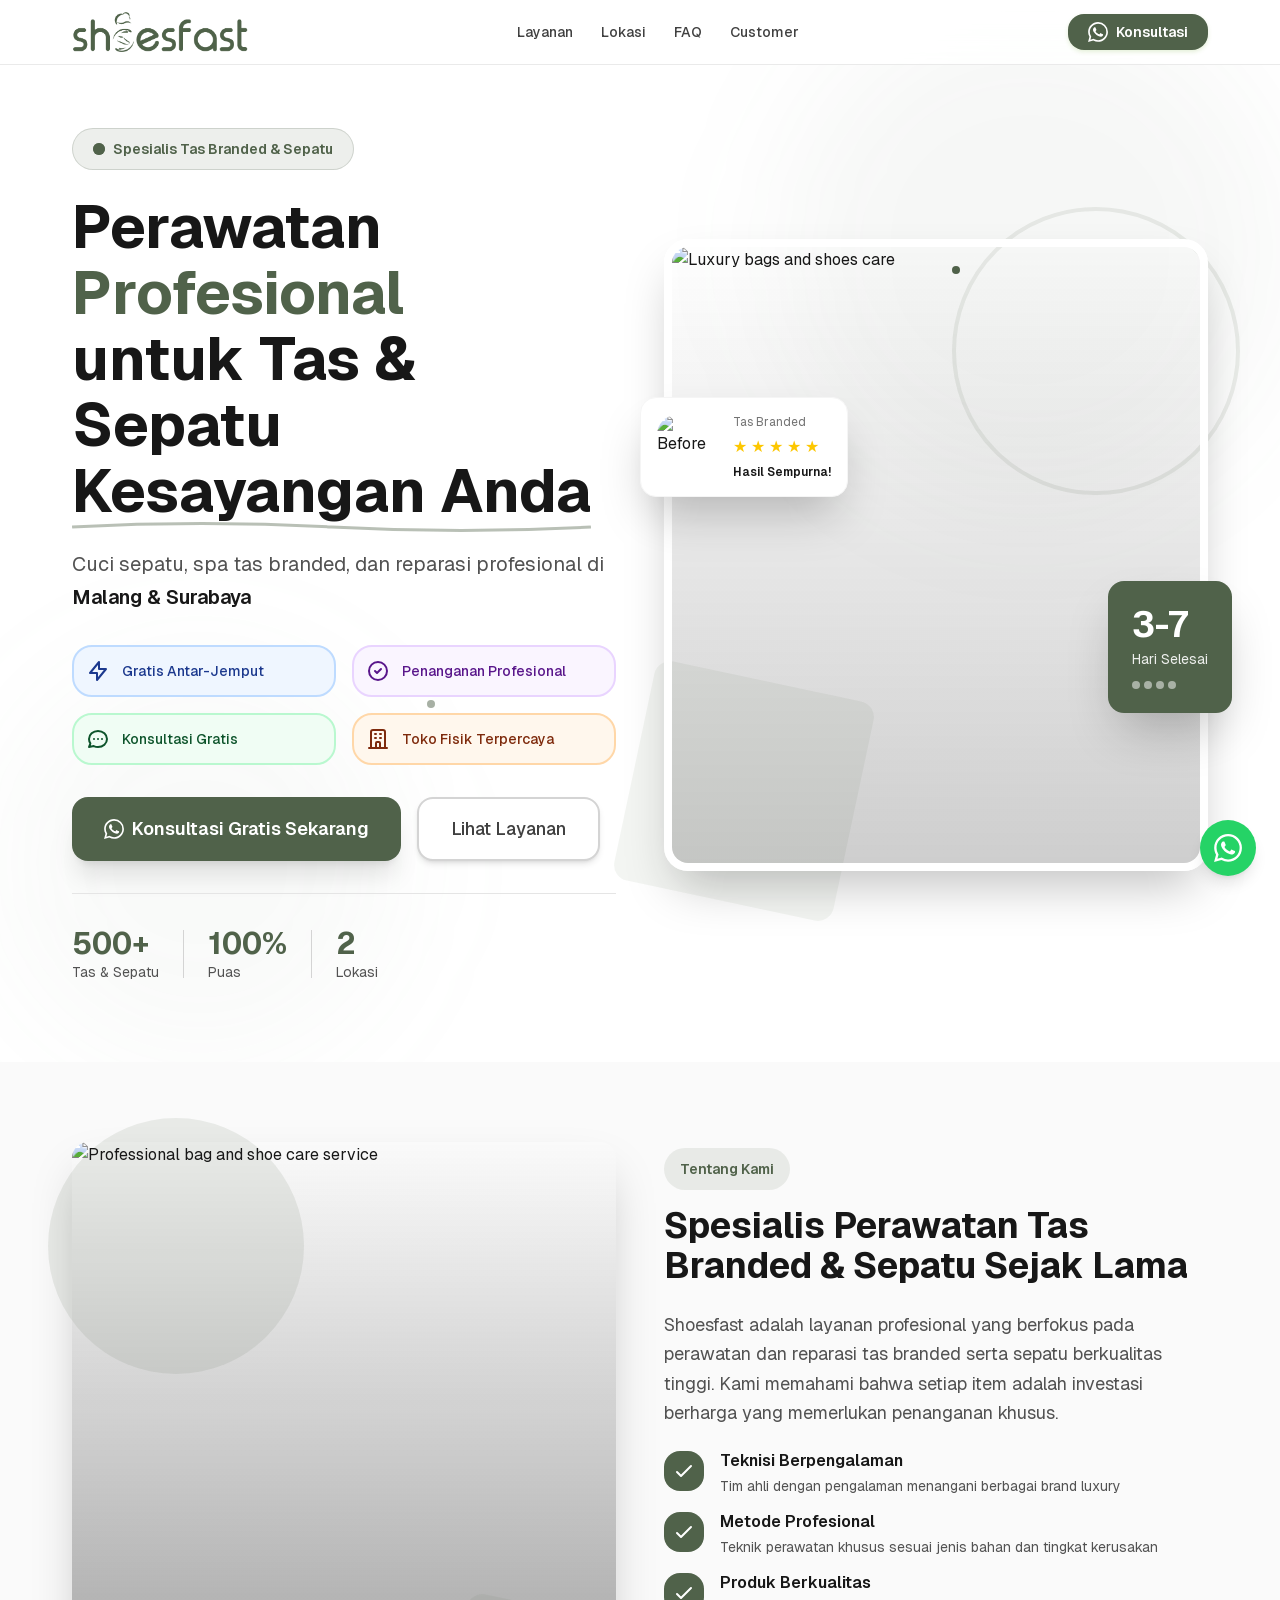
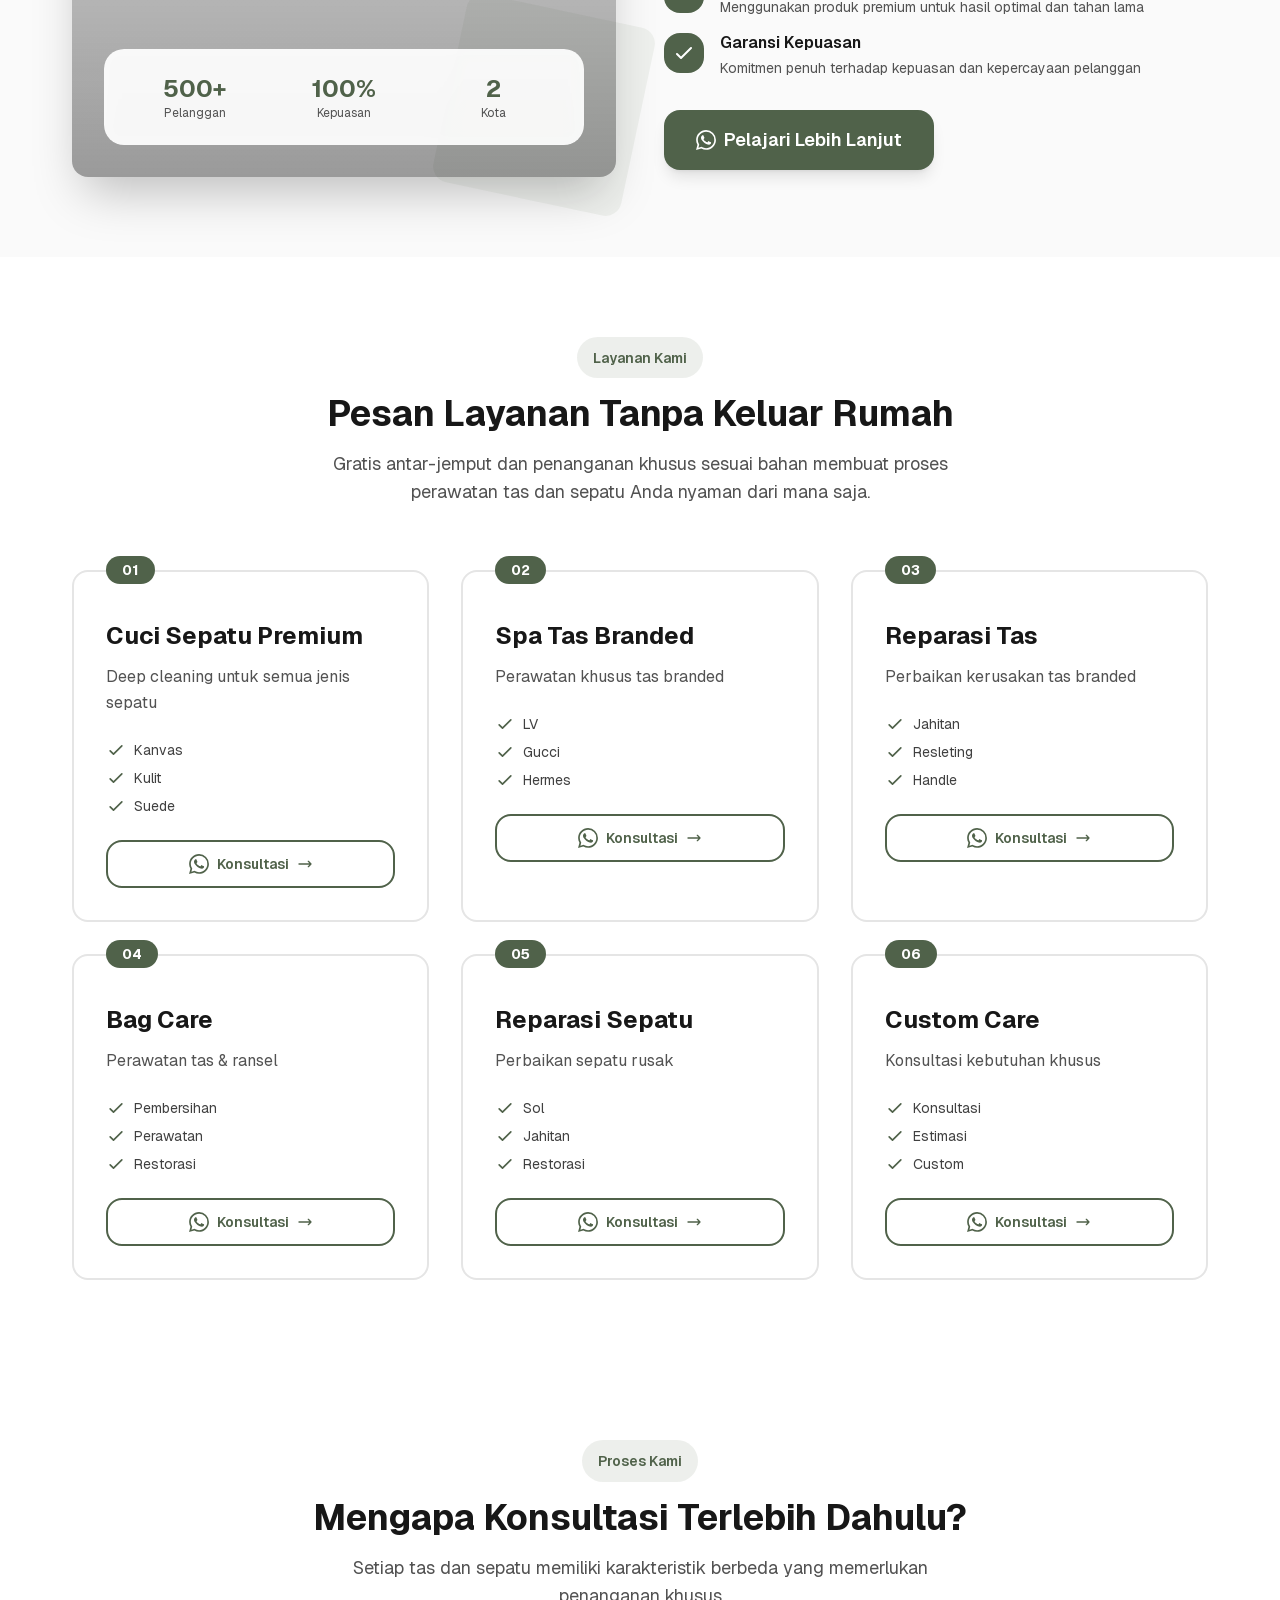
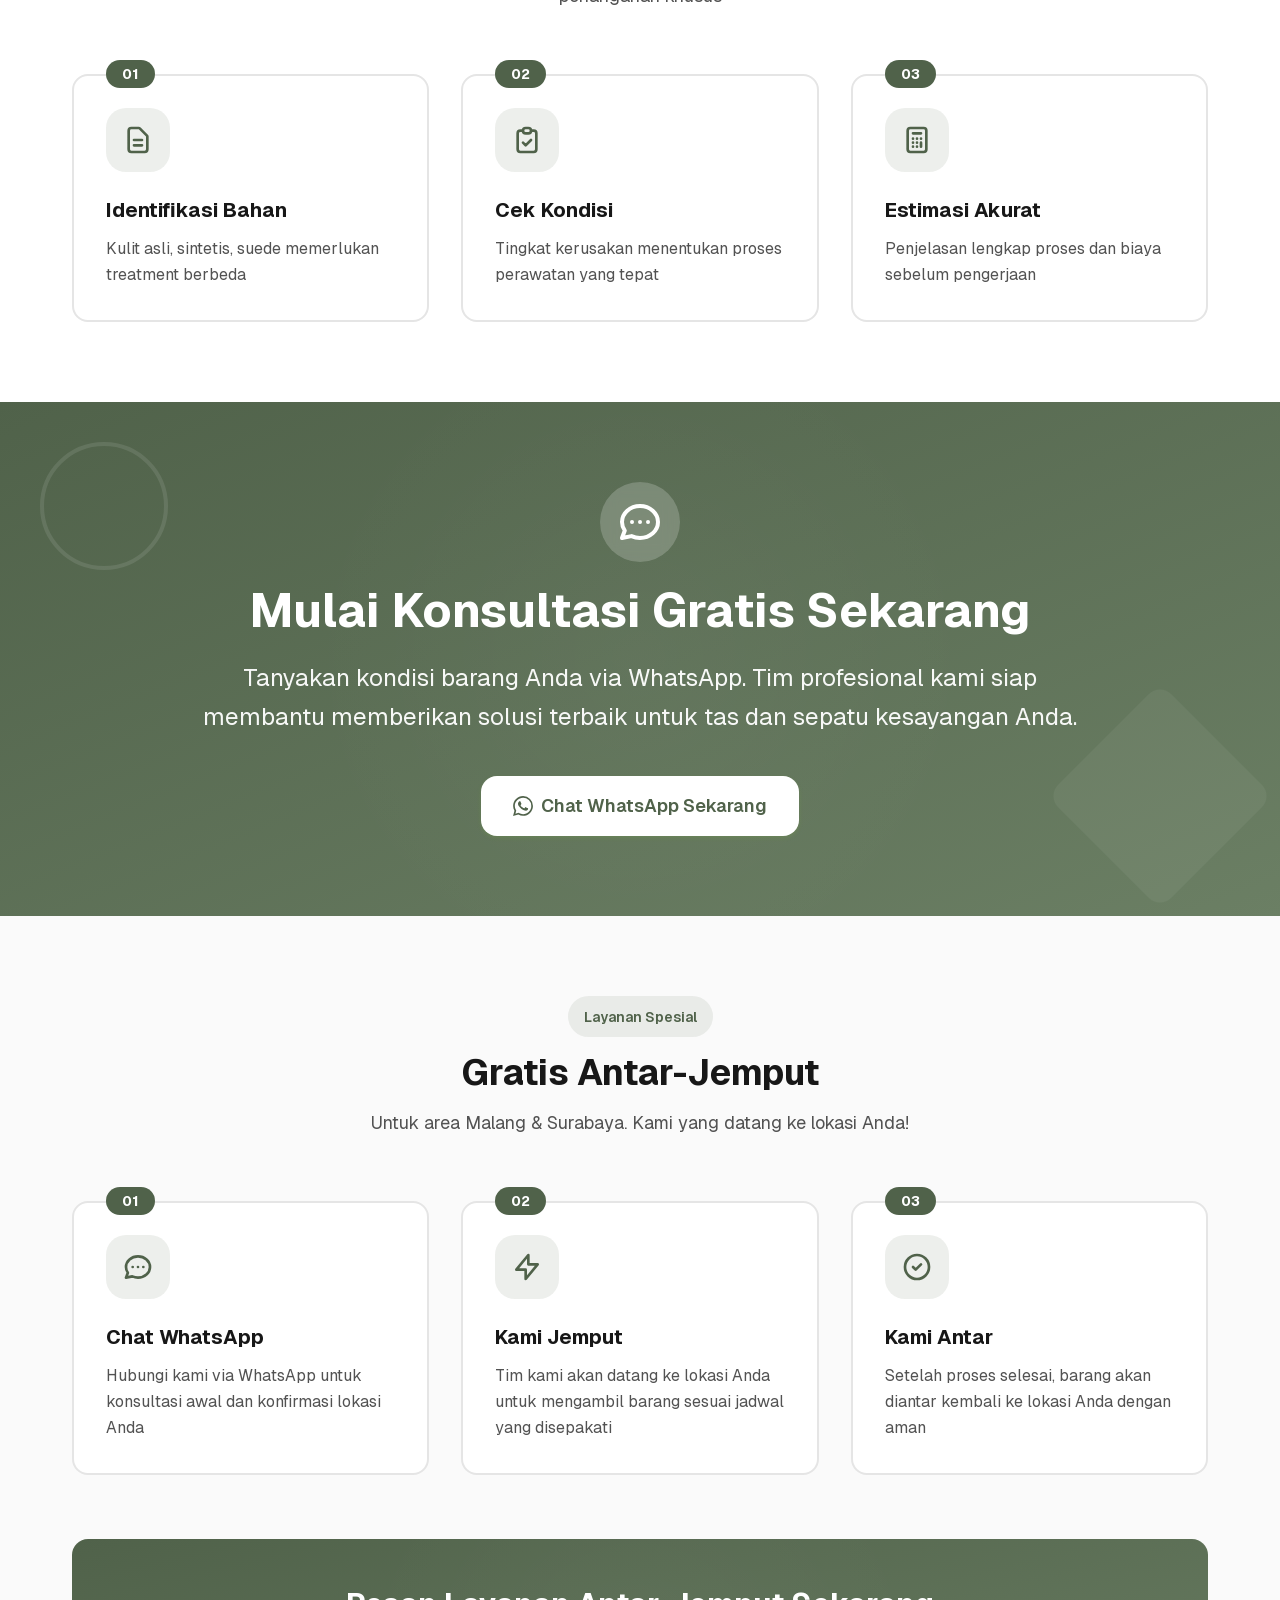
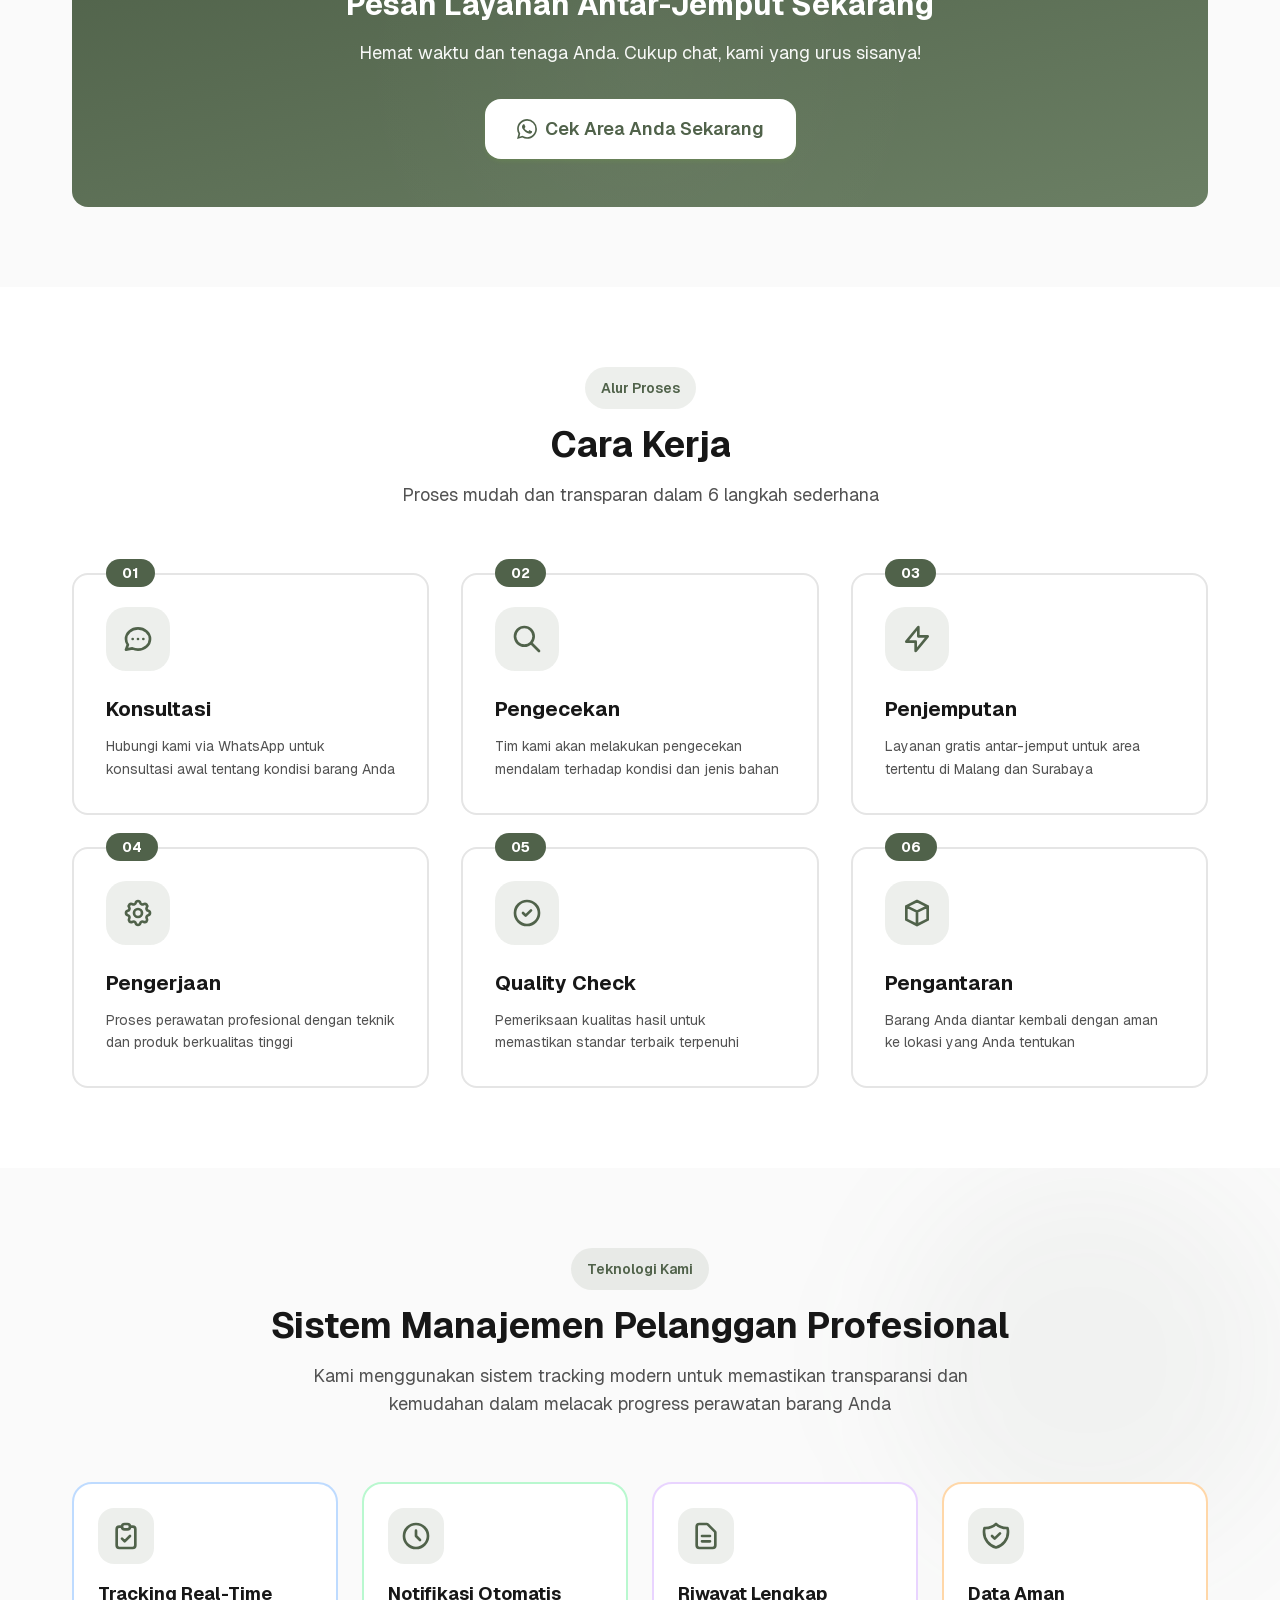
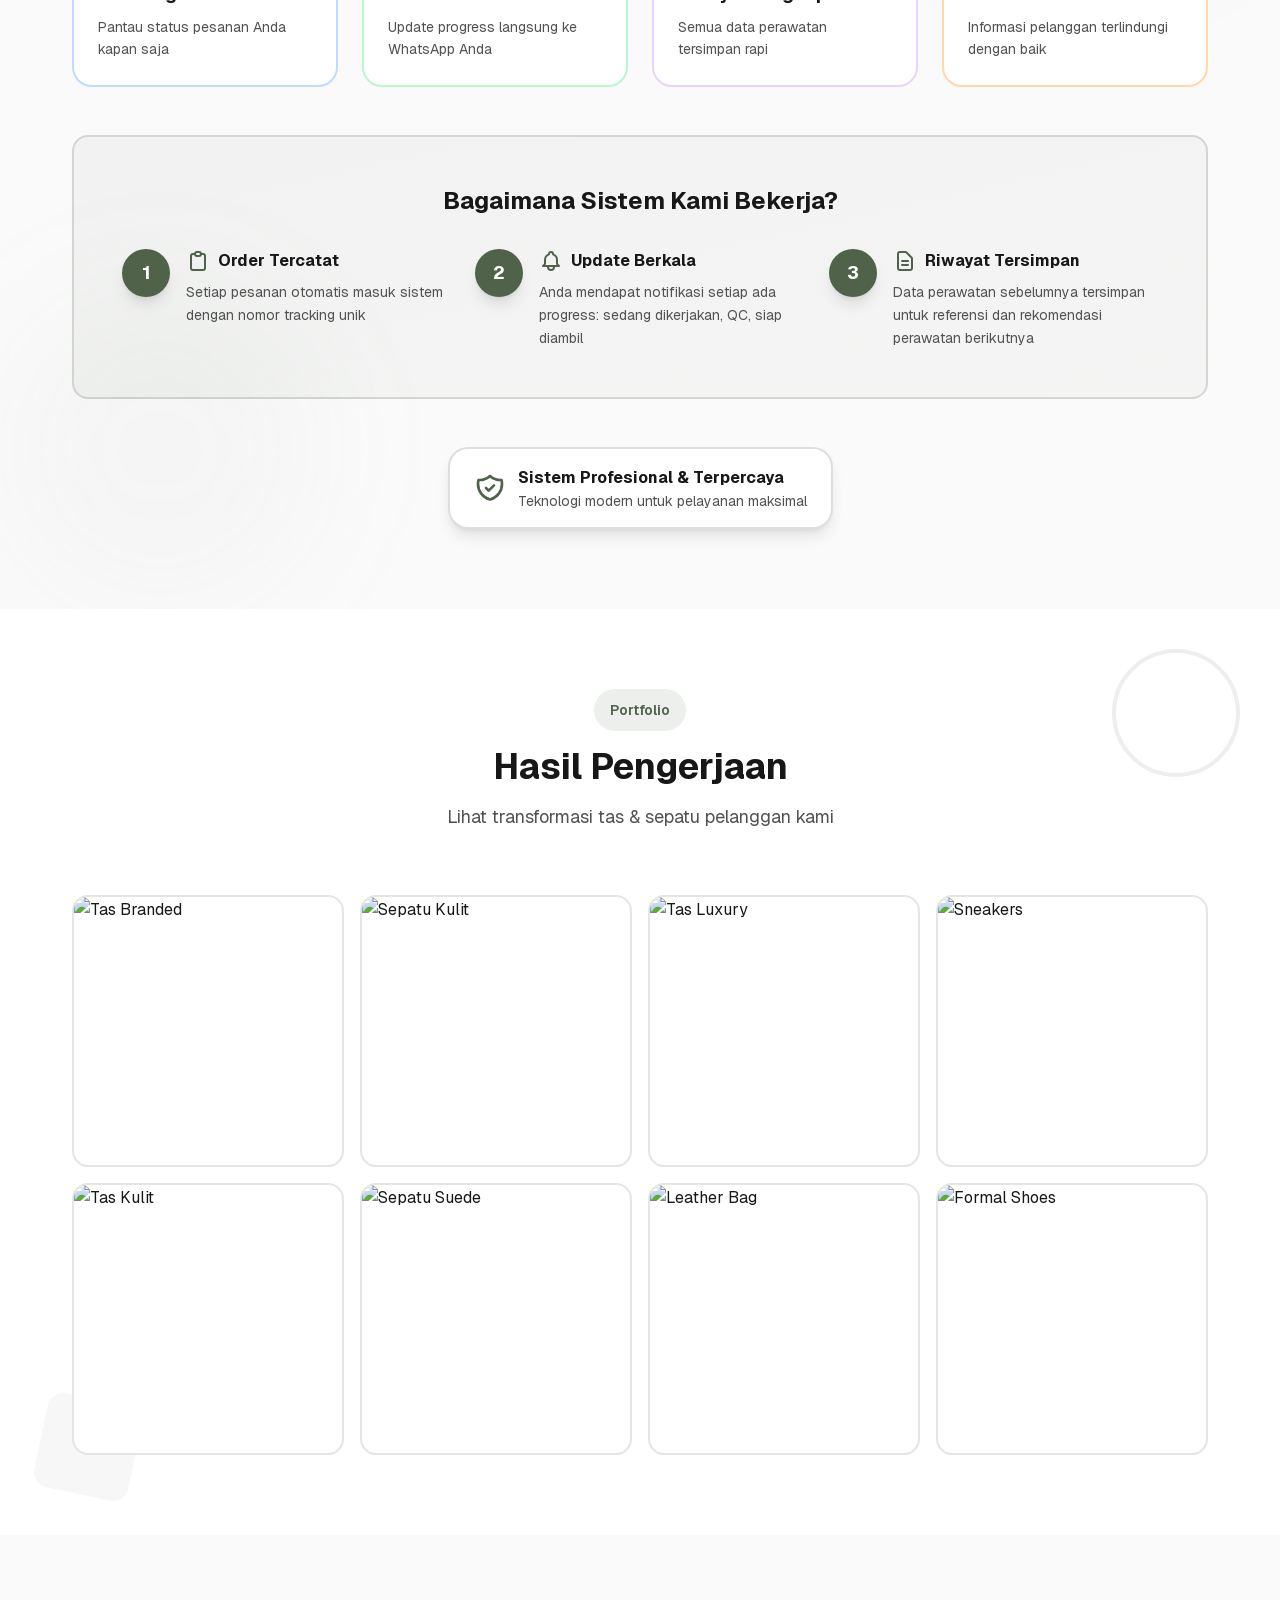
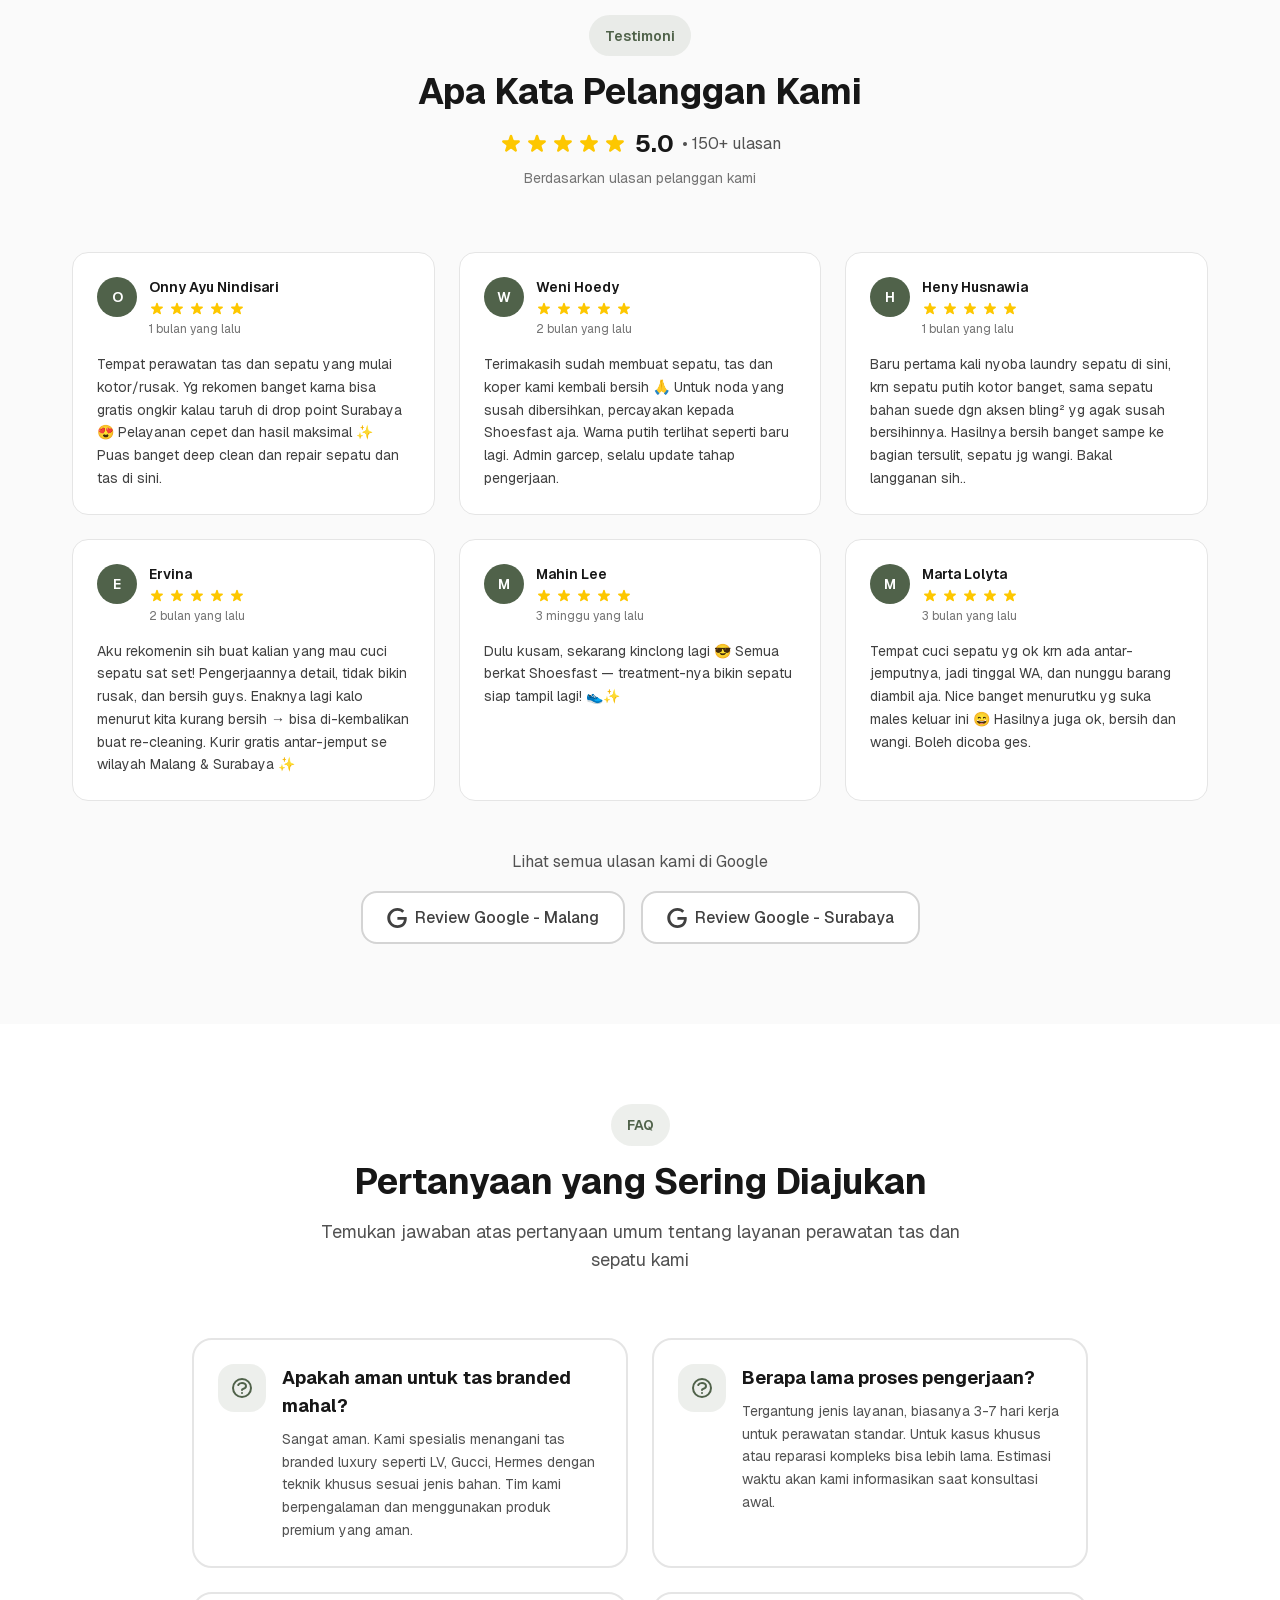
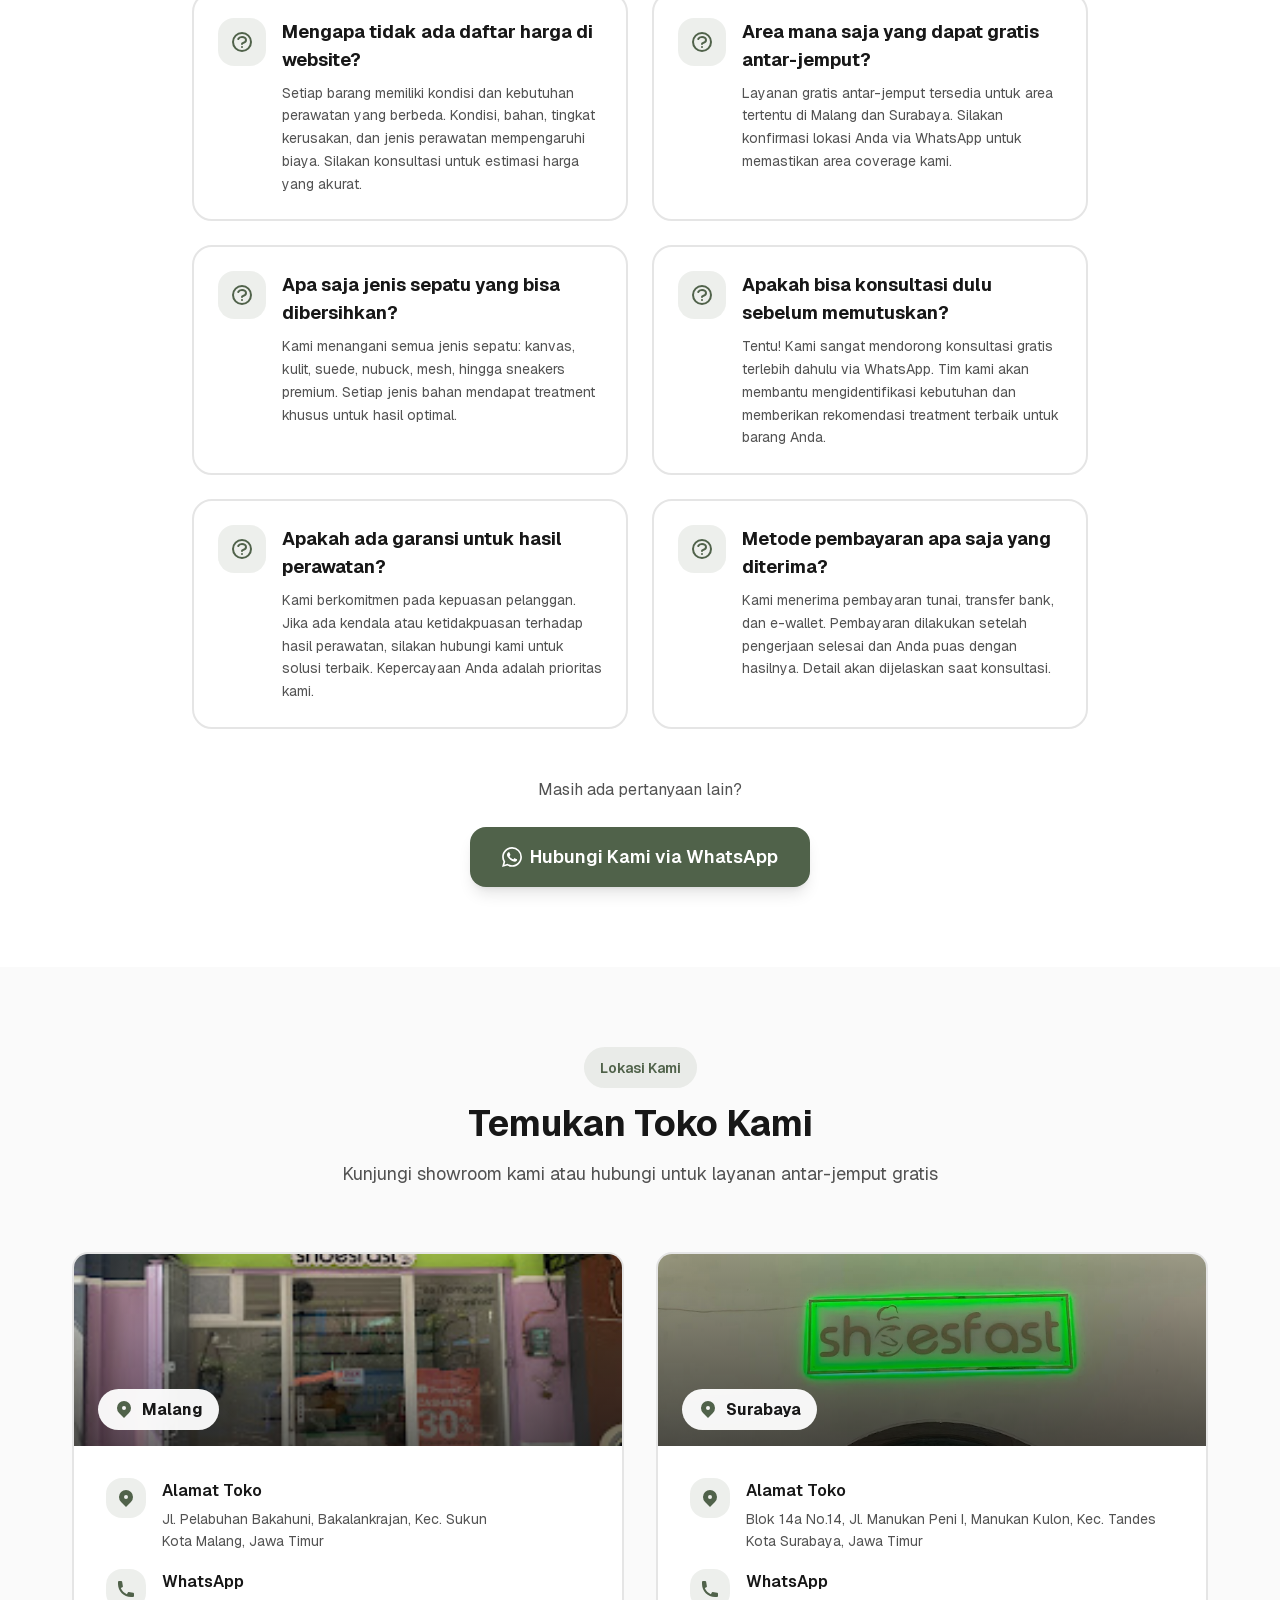
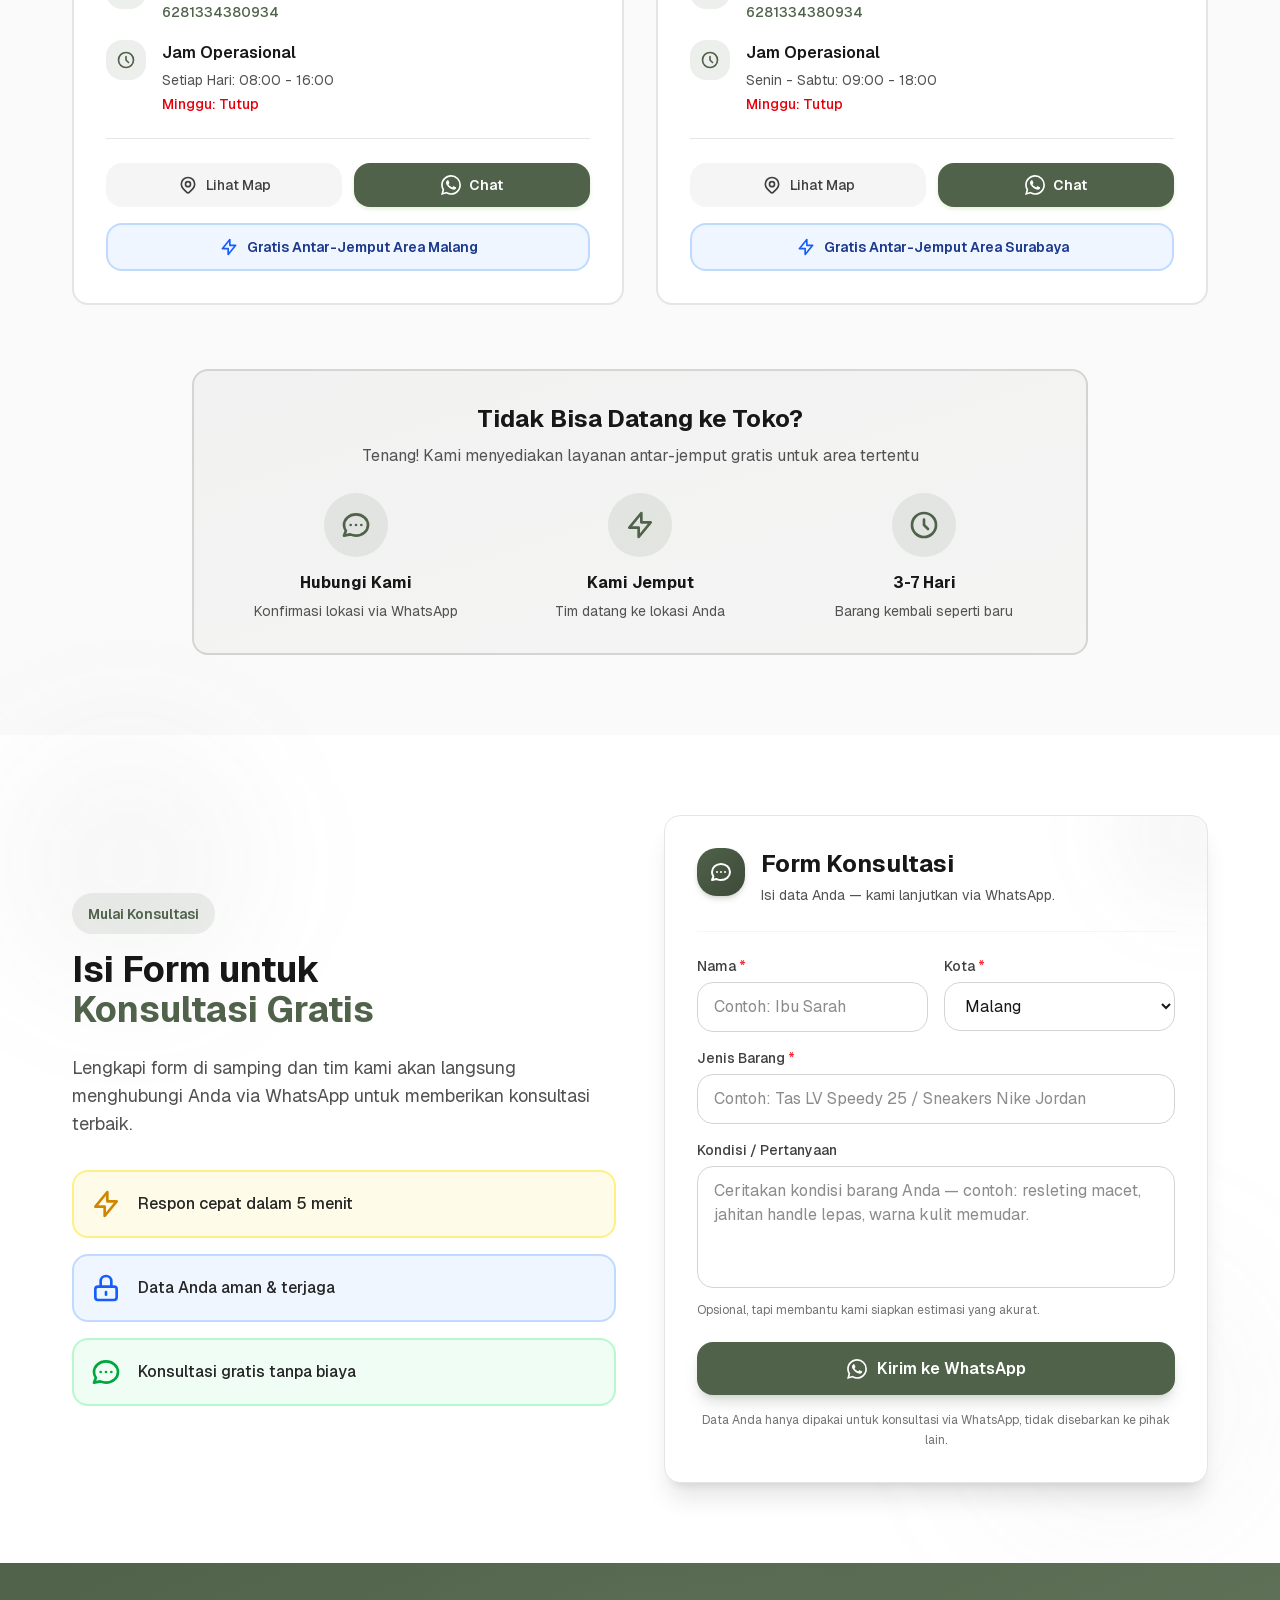
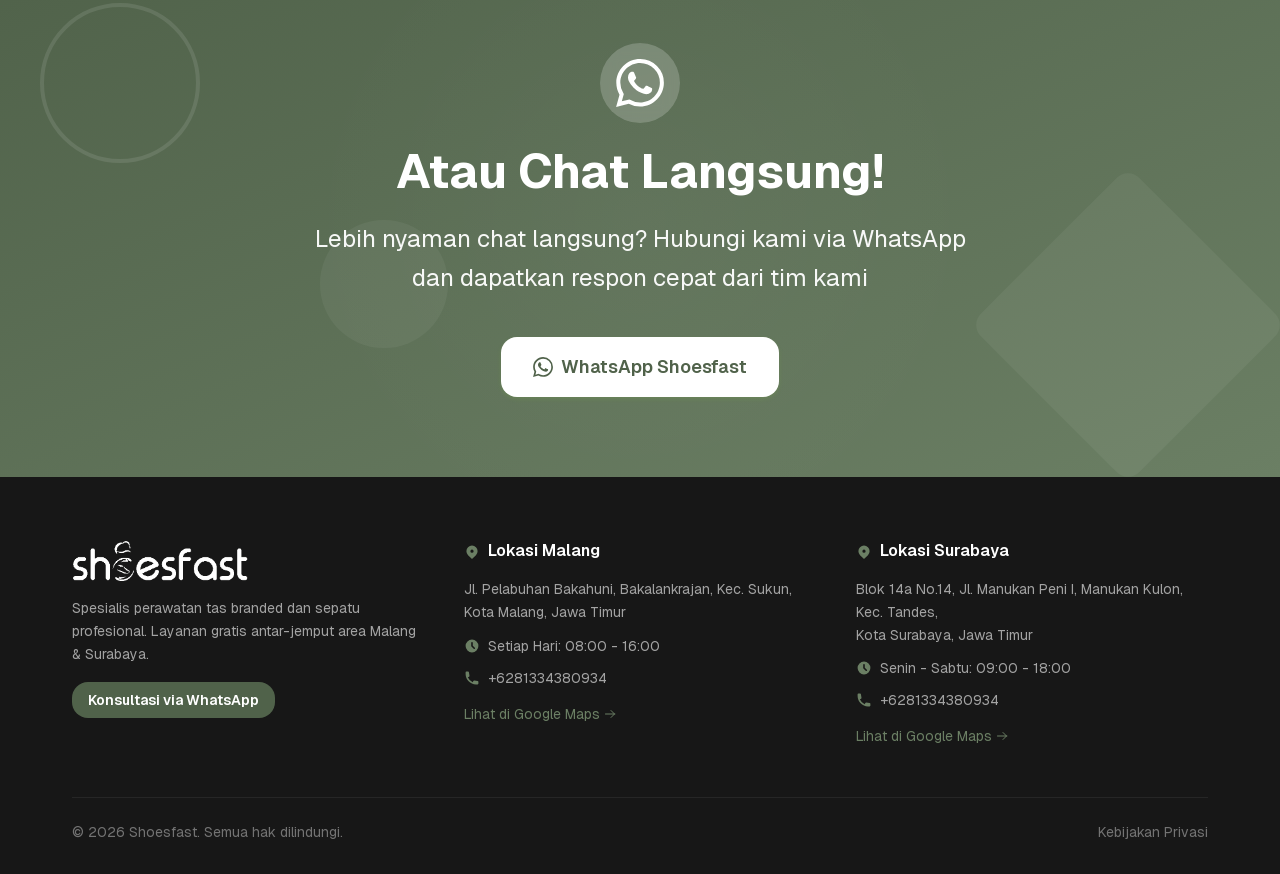
==== commit 352ad8c8: "feat: toko Malang kedua di bagian "Temukan Toko Kami" Cabang Candi Panggung sebelumnya tidak muncul " ====
--- a/index.html
+++ b/index.html
@@ -1 +1 @@
-<!DOCTYPE html><!--Uaj_7CMYdNmYsTwA8hBMT--><html lang="id"><head><!-- Google tag (gtag.js) --> <script async src="https://www.googletagmanager.com/gtag/js?id=AW-468411897"></script> <script> window.dataLayer = window.dataLayer || []; function gtag(){dataLayer.push(arguments);} gtag('js', new Date()); gtag('config', 'AW-468411897'); </script><meta charSet="utf-8"/><meta name="viewport" content="width=device-width, initial-scale=1"/><link rel="preload" href="/_next/static/media/797e433ab948586e-s.p.dbea232f.woff2" as="font" crossorigin="" type="font/woff2"/><link rel="preload" href="/_next/static/media/caa3a2e1cccd8315-s.p.853070df.woff2" as="font" crossorigin="" type="font/woff2"/><link rel="preload" as="image" href="/images/logo-shoesfast.png"/><link rel="preload" as="image" href="https://images.unsplash.com/photo-1556906781-9a412961c28c?w=800&amp;q=80"/><link rel="stylesheet" href="/_next/static/chunks/b9d72a461e67cee8.css" data-precedence="next"/><link rel="preload" as="script" fetchPriority="low" href="/_next/static/chunks/836c73999f35f6b7.js"/><script src="/_next/static/chunks/236f7e5abd6f09ff.js" async=""></script><script src="/_next/static/chunks/3151069120227279.js" async=""></script><script src="/_next/static/chunks/349ff5d670a6f4a0.js" async=""></script><script src="/_next/static/chunks/turbopack-336bdd63fa0ebe55.js" async=""></script><script src="/_next/static/chunks/e42108ed732b99e9.js" async=""></script><script src="/_next/static/chunks/ff1a16fafef87110.js" async=""></script><script src="/_next/static/chunks/7340adf74ff47ec0.js" async=""></script><script src="/_next/static/chunks/5c8a955ac0283251.js" async=""></script><meta name="next-size-adjust" content=""/><title>Shoesfast - Spesialis Perawatan Tas Branded &amp; Sepatu di Malang &amp; Surabaya</title><meta name="description" content="Shoesfast menyediakan layanan cuci sepatu, spa tas branded, dan reparasi profesional dengan antar-jemput gratis area Malang &amp; Surabaya."/><meta name="keywords" content="cuci sepatu malang,spa tas branded malang,cuci sepatu surabaya,spa tas branded surabaya,reparasi tas branded,perawatan sepatu,shoesfast"/><meta name="robots" content="index, follow"/><meta name="googlebot" content="index, follow, max-video-preview:-1, max-image-preview:large, max-snippet:-1"/><link rel="canonical" href="https://shoesfast.id/"/><meta property="og:title" content="Shoesfast - Spesialis Perawatan Tas Branded &amp; Sepatu"/><meta property="og:description" content="Shoesfast menyediakan layanan cuci sepatu, spa tas branded, dan reparasi profesional dengan antar-jemput gratis area Malang &amp; Surabaya."/><meta property="og:url" content="https://shoesfast.id/"/><meta property="og:site_name" content="Shoesfast"/><meta property="og:locale" content="id_ID"/><meta property="og:image" content="https://images.unsplash.com/photo-1497366216548-37526070297c?w=1200&amp;q=80"/><meta property="og:image:width" content="1200"/><meta property="og:image:height" content="630"/><meta property="og:image:alt" content="Shoesfast - Perawatan Tas &amp; Sepatu Profesional"/><meta property="og:type" content="website"/><meta name="twitter:card" content="summary_large_image"/><meta name="twitter:title" content="Shoesfast - Perawatan Tas &amp; Sepatu Profesional"/><meta name="twitter:description" content="Shoesfast menyediakan layanan cuci sepatu, spa tas branded, dan reparasi profesional dengan antar-jemput gratis area Malang &amp; Surabaya."/><meta name="twitter:image" content="https://images.unsplash.com/photo-1497366216548-37526070297c?w=1200&amp;q=80"/><link rel="icon" href="/favicon.ico?favicon.f319c5b2.ico" sizes="48x48" type="image/x-icon"/><script src="/_next/static/chunks/a6dad97d9634a72d.js" noModule=""></script></head><body class="geist_a71539c9-module__T19VSG__variable geist_mono_8d43a2aa-module__8Li5zG__variable antialiased"><div hidden=""><!--$--><!--/$--></div><div aria-hidden="true" class="fixed inset-0 z-[60] flex items-center justify-center bg-white transition-opacity duration-500 opacity-100"><div class="absolute top-1/4 left-1/4 w-64 h-64 bg-primary/10 rounded-full blur-3xl"></div><div class="absolute bottom-1/4 right-1/4 w-72 h-72 bg-secondary/10 rounded-full blur-3xl"></div><div class="absolute inset-0 bg-gradient-to-br from-primary/0 via-white to-primary/5"></div><div class="relative z-10 flex flex-col items-center px-6"><div class="relative mb-7"><span class="absolute inset-0 bg-primary/30 rounded-3xl blur-2xl animate-pulse"></span><span class="absolute inset-0 rounded-3xl ring-1 ring-primary/20 animate-ping"></span><div class="relative w-20 h-20 rounded-3xl bg-gradient-to-br from-primary to-primary-hover flex items-center justify-center shadow-xl shadow-primary/20"><span class="text-white text-4xl font-bold tracking-tight">S</span></div></div><div class="text-3xl font-bold text-gray-900 tracking-tight animate-fade-in-up">Shoesfast</div><p class="text-sm text-gray-500 mt-1.5 animate-fade-in-up delay-100">Spesialis Tas Branded &amp; Sepatu</p><div class="flex gap-1.5 mt-8 animate-fade-in-up delay-200"><span class="w-2 h-2 bg-primary rounded-full animate-bounce" style="animation-delay:0ms"></span><span class="w-2 h-2 bg-primary rounded-full animate-bounce" style="animation-delay:150ms"></span><span class="w-2 h-2 bg-primary rounded-full animate-bounce" style="animation-delay:300ms"></span></div></div></div><header class="fixed top-0 inset-x-0 z-40 bg-white/85 backdrop-blur-md border-b border-gray-200/80"><nav class="mx-auto w-full max-w-[var(--container-max-width)] px-4 sm:px-6 lg:px-8 h-16 flex items-center justify-between gap-4"><button type="button" aria-label="Shoesfast — scroll ke atas" class="flex items-center cursor-pointer group"><img alt="Shoesfast" width="558" height="127" decoding="async" data-nimg="1" class="h-9 md:h-10 w-auto group-hover:scale-105 transition-transform" style="color:transparent" src="/images/logo-shoesfast.png"/></button><ul class="hidden lg:flex items-center gap-1"><li><a class="px-3 py-2 text-sm font-medium rounded-lg transition-colors whitespace-nowrap text-gray-700 hover:text-primary hover:bg-primary/5" href="#layanan">Layanan</a></li><li><a class="px-3 py-2 text-sm font-medium rounded-lg transition-colors whitespace-nowrap text-gray-700 hover:text-primary hover:bg-primary/5" href="#lokasi">Lokasi</a></li><li><a class="px-3 py-2 text-sm font-medium rounded-lg transition-colors whitespace-nowrap text-gray-700 hover:text-primary hover:bg-primary/5" href="#faq">FAQ</a></li><li><a target="_blank" rel="noopener noreferrer" class="px-3 py-2 text-sm font-medium rounded-lg transition-colors whitespace-nowrap text-gray-700 hover:text-primary hover:bg-primary/5" href="https://customer.shoesfast.id">Customer</a></li></ul><div class="hidden lg:block"><a href="https://wa.me/6281334380934?text=Halo%20Shoesfast%2C%20saya%20mau%20konsultasi." target="_blank" rel="noopener noreferrer" class="inline-flex items-center justify-center gap-2 px-8 py-4 rounded-lg font-semibold text-lg transition-all duration-300 bg-primary text-white hover:bg-primary-hover shadow-[var(--shadow-button)] !px-5 !py-2 !text-sm"><svg class="w-5 h-5" fill="currentColor" viewBox="0 0 24 24" aria-hidden="true"><path d="M17.472 14.382c-.297-.149-1.758-.867-2.03-.967-.273-.099-.471-.148-.67.15-.197.297-.767.966-.94 1.164-.173.199-.347.223-.644.075-.297-.15-1.255-.463-2.39-1.475-.883-.788-1.48-1.761-1.653-2.059-.173-.297-.018-.458.13-.606.134-.133.298-.347.446-.52.149-.174.198-.298.298-.497.099-.198.05-.371-.025-.52-.075-.149-.669-1.612-.916-2.207-.242-.579-.487-.5-.669-.51-.173-.008-.371-.01-.57-.01-.198 0-.52.074-.792.372-.272.297-1.04 1.016-1.04 2.479 0 1.462 1.065 2.875 1.213 3.074.149.198 2.096 3.2 5.077 4.487.709.306 1.262.489 1.694.625.712.227 1.36.195 1.871.118.571-.085 1.758-.719 2.006-1.413.248-.694.248-1.289.173-1.413-.074-.124-.272-.198-.57-.347m-5.421 7.403h-.004a9.87 9.87 0 01-5.031-1.378l-.361-.214-3.741.982.998-3.648-.235-.374a9.86 9.86 0 01-1.51-5.26c.001-5.45 4.436-9.884 9.888-9.884 2.64 0 5.122 1.03 6.988 2.898a9.825 9.825 0 012.893 6.994c-.003 5.45-4.437 9.884-9.885 9.884m8.413-18.297A11.815 11.815 0 0012.05 0C5.495 0 .16 5.335.157 11.892c0 2.096.547 4.142 1.588 5.945L.057 24l6.305-1.654a11.882 11.882 0 005.683 1.448h.005c6.554 0 11.89-5.335 11.893-11.893a11.821 11.821 0 00-3.48-8.413z"></path></svg>Konsultasi</a></div><button type="button" aria-label="Toggle menu" aria-expanded="false" class="lg:hidden p-2 text-gray-700 hover:bg-gray-100 rounded-lg transition-colors"><svg class="w-6 h-6" fill="none" stroke="currentColor" viewBox="0 0 24 24"><path stroke-linecap="round" stroke-linejoin="round" stroke-width="2" d="M4 6h16M4 12h16M4 18h16"></path></svg></button></nav><div class="lg:hidden border-t border-gray-200 bg-white overflow-hidden transition-[max-height,opacity] duration-300 ease-out max-h-0 opacity-0"><ul class="px-4 py-4 space-y-1"><li><a class="block px-3 py-2.5 rounded-lg text-base font-medium transition-colors text-gray-700 hover:bg-gray-50" href="#layanan">Layanan</a></li><li><a class="block px-3 py-2.5 rounded-lg text-base font-medium transition-colors text-gray-700 hover:bg-gray-50" href="#lokasi">Lokasi</a></li><li><a class="block px-3 py-2.5 rounded-lg text-base font-medium transition-colors text-gray-700 hover:bg-gray-50" href="#faq">FAQ</a></li><li><a target="_blank" rel="noopener noreferrer" class="block px-3 py-2.5 rounded-lg text-base font-medium transition-colors text-gray-700 hover:bg-gray-50" href="https://customer.shoesfast.id">Customer</a></li><li class="pt-3"><a href="https://wa.me/6281334380934?text=Halo%20Shoesfast%2C%20saya%20mau%20konsultasi." target="_blank" rel="noopener noreferrer" class="inline-flex items-center justify-center gap-2 px-8 py-4 rounded-lg font-semibold text-lg transition-all duration-300 bg-primary text-white hover:bg-primary-hover shadow-[var(--shadow-button)] w-full"><svg class="w-5 h-5" fill="currentColor" viewBox="0 0 24 24" aria-hidden="true"><path d="M17.472 14.382c-.297-.149-1.758-.867-2.03-.967-.273-.099-.471-.148-.67.15-.197.297-.767.966-.94 1.164-.173.199-.347.223-.644.075-.297-.15-1.255-.463-2.39-1.475-.883-.788-1.48-1.761-1.653-2.059-.173-.297-.018-.458.13-.606.134-.133.298-.347.446-.52.149-.174.198-.298.298-.497.099-.198.05-.371-.025-.52-.075-.149-.669-1.612-.916-2.207-.242-.579-.487-.5-.669-.51-.173-.008-.371-.01-.57-.01-.198 0-.52.074-.792.372-.272.297-1.04 1.016-1.04 2.479 0 1.462 1.065 2.875 1.213 3.074.149.198 2.096 3.2 5.077 4.487.709.306 1.262.489 1.694.625.712.227 1.36.195 1.871.118.571-.085 1.758-.719 2.006-1.413.248-.694.248-1.289.173-1.413-.074-.124-.272-.198-.57-.347m-5.421 7.403h-.004a9.87 9.87 0 01-5.031-1.378l-.361-.214-3.741.982.998-3.648-.235-.374a9.86 9.86 0 01-1.51-5.26c.001-5.45 4.436-9.884 9.888-9.884 2.64 0 5.122 1.03 6.988 2.898a9.825 9.825 0 012.893 6.994c-.003 5.45-4.437 9.884-9.885 9.884m8.413-18.297A11.815 11.815 0 0012.05 0C5.495 0 .16 5.335.157 11.892c0 2.096.547 4.142 1.588 5.945L.057 24l6.305-1.654a11.882 11.882 0 005.683 1.448h.005c6.554 0 11.89-5.335 11.893-11.893a11.821 11.821 0 00-3.48-8.413z"></path></svg>Konsultasi via WhatsApp</a></li></ul></div></header><main class="bg-white overflow-hidden"><script type="application/ld+json">[{"@context":"https://schema.org","@type":"LocalBusiness","name":"Shoesfast Malang","description":"Shoesfast menyediakan layanan cuci sepatu, spa tas branded, dan reparasi profesional dengan antar-jemput gratis area Malang & Surabaya.","url":"https://shoesfast.id","image":"https://images.unsplash.com/photo-1497366216548-37526070297c?w=1200&q=80","telephone":"+62 813-3438-0934","priceRange":"$$","address":{"@type":"PostalAddress","streetAddress":"Jl. Pelabuhan Bakahuni, Bakalankrajan, Kec. Sukun","addressLocality":"Malang","addressRegion":"Jawa Timur","postalCode":"65148","addressCountry":"ID"},"areaServed":{"@type":"City","name":"Malang"},"openingHoursSpecification":[{"@type":"OpeningHoursSpecification","dayOfWeek":["Monday","Tuesday","Wednesday","Thursday","Friday","Saturday","Sunday"],"opens":"08:00","closes":"16:00"}],"makesOffer":[{"@type":"Offer","itemOffered":{"@type":"Service","name":"Cuci Sepatu Premium"},"availability":"https://schema.org/InStock"},{"@type":"Offer","itemOffered":{"@type":"Service","name":"Spa Tas Branded"},"availability":"https://schema.org/InStock"},{"@type":"Offer","itemOffered":{"@type":"Service","name":"Reparasi Tas & Sepatu"},"availability":"https://schema.org/InStock"}],"contactPoint":{"@type":"ContactPoint","contactType":"customer service","telephone":"+62 813-3438-0934","areaServed":["Malang"],"availableLanguage":["id-ID"]}},{"@context":"https://schema.org","@type":"FAQPage","mainEntity":[{"@type":"Question","name":"Apakah aman untuk tas branded mahal?","acceptedAnswer":{"@type":"Answer","text":"Sangat aman. Kami spesialis menangani tas branded luxury seperti LV, Gucci, Hermes dengan teknik khusus sesuai jenis bahan. Tim kami berpengalaman dan menggunakan produk premium yang aman."}},{"@type":"Question","name":"Berapa lama proses pengerjaan?","acceptedAnswer":{"@type":"Answer","text":"Tergantung jenis layanan, biasanya 3-7 hari kerja untuk perawatan standar. Untuk kasus khusus atau reparasi kompleks bisa lebih lama. Estimasi waktu akan kami informasikan saat konsultasi awal."}},{"@type":"Question","name":"Mengapa tidak ada daftar harga di website?","acceptedAnswer":{"@type":"Answer","text":"Setiap barang memiliki kondisi dan kebutuhan perawatan yang berbeda. Kondisi, bahan, tingkat kerusakan, dan jenis perawatan mempengaruhi biaya. Silakan konsultasi untuk estimasi harga yang akurat."}},{"@type":"Question","name":"Area mana saja yang dapat gratis antar-jemput?","acceptedAnswer":{"@type":"Answer","text":"Layanan gratis antar-jemput tersedia untuk area tertentu di Malang dan Surabaya. Silakan konfirmasi lokasi Anda via WhatsApp untuk memastikan area coverage kami."}},{"@type":"Question","name":"Apa saja jenis sepatu yang bisa dibersihkan?","acceptedAnswer":{"@type":"Answer","text":"Kami menangani semua jenis sepatu: kanvas, kulit, suede, nubuck, mesh, hingga sneakers premium. Setiap jenis bahan mendapat treatment khusus untuk hasil optimal."}},{"@type":"Question","name":"Apakah bisa konsultasi dulu sebelum memutuskan?","acceptedAnswer":{"@type":"Answer","text":"Tentu! Kami sangat mendorong konsultasi gratis terlebih dahulu via WhatsApp. Tim kami akan membantu mengidentifikasi kebutuhan dan memberikan rekomendasi treatment terbaik untuk barang Anda."}},{"@type":"Question","name":"Apakah ada garansi untuk hasil perawatan?","acceptedAnswer":{"@type":"Answer","text":"Kami berkomitmen pada kepuasan pelanggan. Jika ada kendala atau ketidakpuasan terhadap hasil perawatan, silakan hubungi kami untuk solusi terbaik. Kepercayaan Anda adalah prioritas kami."}},{"@type":"Question","name":"Metode pembayaran apa saja yang diterima?","acceptedAnswer":{"@type":"Answer","text":"Kami menerima pembayaran tunai, transfer bank, dan e-wallet. Pembayaran dilakukan setelah pengerjaan selesai dan Anda puas dengan hasilnya. Detail akan dijelaskan saat konsultasi."}}]}]</script><section class="bg-white text-gray-900 pt-24 md:pt-32 pb-12 md:pb-20 relative overflow-hidden min-h-[90vh] flex items-center"><div class="absolute top-0 right-0 w-[500px] h-[500px] bg-primary/5 rounded-full blur-3xl"></div><div class="absolute bottom-0 left-0 w-[400px] h-[400px] bg-secondary/5 rounded-full blur-3xl"></div><div class="absolute top-1/4 right-1/4 w-2 h-2 bg-primary rounded-full animate-ping"></div><div class="absolute bottom-1/3 left-1/3 w-2 h-2 bg-primary/50 rounded-full animate-ping delay-500"></div><div class="mx-auto w-full max-w-[var(--container-max-width)] px-4 sm:px-6 lg:px-8 "><div class="grid md:grid-cols-2 gap-12 items-center relative z-10"><div class="animate-slide-in-left"><div class="inline-flex items-center gap-2 px-5 py-2.5 bg-primary/10 border border-primary/20 rounded-full mb-6 animate-fade-in-up"><span class="relative flex h-3 w-3"><span class="animate-ping absolute inline-flex h-full w-full rounded-full bg-primary opacity-75"></span><span class="relative inline-flex rounded-full h-3 w-3 bg-primary"></span></span><span class="text-sm font-semibold text-primary">Spesialis Tas Branded &amp; Sepatu</span></div><h1 class="text-4xl md:text-5xl lg:text-6xl font-bold text-gray-900 mb-6 leading-[1.1] animate-fade-in-up delay-100">Perawatan <span class="text-primary">Profesional</span><br/>untuk Tas &amp; Sepatu<br/><span class="relative inline-block">Kesayangan Anda<svg class="absolute -bottom-2 left-0 w-full h-3" viewBox="0 0 300 12" preserveAspectRatio="none"><path d="M0,7 Q75,0 150,7 T300,7" fill="none" stroke="#50624a" stroke-width="3" opacity="0.4"></path></svg></span></h1><p class="text-lg md:text-xl text-gray-600 mb-8 leading-relaxed animate-fade-in-up delay-200">Cuci sepatu, spa tas branded, dan reparasi profesional di <span class="font-semibold text-gray-900">Malang &amp; Surabaya</span></p><div class="grid grid-cols-1 sm:grid-cols-2 gap-4 mb-8 animate-fade-in-up delay-300"><div class="flex items-center gap-3 p-3 rounded-xl border-2 bg-blue-50 border-blue-200 text-blue-900 animate-scale-in" style="animation-delay:0ms"><svg class="w-6 h-6" fill="none" stroke="currentColor" viewBox="0 0 24 24"><path stroke-linecap="round" stroke-linejoin="round" stroke-width="2" d="M13 10V3L4 14h7v7l9-11h-7z"></path></svg><span class="font-medium text-sm">Gratis Antar-Jemput</span></div><div class="flex items-center gap-3 p-3 rounded-xl border-2 bg-purple-50 border-purple-200 text-purple-900 animate-scale-in" style="animation-delay:100ms"><svg class="w-6 h-6" fill="none" stroke="currentColor" viewBox="0 0 24 24"><path stroke-linecap="round" stroke-linejoin="round" stroke-width="2" d="M9 12l2 2 4-4m6 2a9 9 0 11-18 0 9 9 0 0118 0z"></path></svg><span class="font-medium text-sm">Penanganan Profesional</span></div><div class="flex items-center gap-3 p-3 rounded-xl border-2 bg-green-50 border-green-200 text-green-900 animate-scale-in" style="animation-delay:200ms"><svg class="w-6 h-6" fill="none" stroke="currentColor" viewBox="0 0 24 24"><path stroke-linecap="round" stroke-linejoin="round" stroke-width="2" d="M8 12h.01M12 12h.01M16 12h.01M21 12c0 4.418-4.03 8-9 8a9.863 9.863 0 01-4.255-.949L3 20l1.395-3.72C3.512 15.042 3 13.574 3 12c0-4.418 4.03-8 9-8s9 3.582 9 8z"></path></svg><span class="font-medium text-sm">Konsultasi Gratis</span></div><div class="flex items-center gap-3 p-3 rounded-xl border-2 bg-orange-50 border-orange-200 text-orange-900 animate-scale-in" style="animation-delay:300ms"><svg class="w-6 h-6" fill="none" stroke="currentColor" viewBox="0 0 24 24"><path stroke-linecap="round" stroke-linejoin="round" stroke-width="2" d="M19 21V5a2 2 0 00-2-2H7a2 2 0 00-2 2v16m14 0h2m-2 0h-5m-9 0H3m2 0h5M9 7h1m-1 4h1m4-4h1m-1 4h1m-5 10v-5a1 1 0 011-1h2a1 1 0 011 1v5m-4 0h4"></path></svg><span class="font-medium text-sm">Toko Fisik Terpercaya</span></div></div><div class="flex flex-col sm:flex-row gap-4 animate-fade-in-up delay-400"><a href="https://wa.me/6281334380934?text=Halo%20Shoesfast%2C%20saya%20mau%20konsultasi." target="_blank" rel="noopener noreferrer" class="inline-flex items-center justify-center gap-2 px-8 py-4 rounded-lg font-semibold text-lg transition-all duration-300 bg-primary text-white hover:bg-primary-hover shadow-[var(--shadow-button)] shadow-xl hover:shadow-2xl hover:scale-105 transition-all duration-300"><svg class="w-5 h-5" fill="currentColor" viewBox="0 0 24 24" aria-hidden="true"><path d="M17.472 14.382c-.297-.149-1.758-.867-2.03-.967-.273-.099-.471-.148-.67.15-.197.297-.767.966-.94 1.164-.173.199-.347.223-.644.075-.297-.15-1.255-.463-2.39-1.475-.883-.788-1.48-1.761-1.653-2.059-.173-.297-.018-.458.13-.606.134-.133.298-.347.446-.52.149-.174.198-.298.298-.497.099-.198.05-.371-.025-.52-.075-.149-.669-1.612-.916-2.207-.242-.579-.487-.5-.669-.51-.173-.008-.371-.01-.57-.01-.198 0-.52.074-.792.372-.272.297-1.04 1.016-1.04 2.479 0 1.462 1.065 2.875 1.213 3.074.149.198 2.096 3.2 5.077 4.487.709.306 1.262.489 1.694.625.712.227 1.36.195 1.871.118.571-.085 1.758-.719 2.006-1.413.248-.694.248-1.289.173-1.413-.074-.124-.272-.198-.57-.347m-5.421 7.403h-.004a9.87 9.87 0 01-5.031-1.378l-.361-.214-3.741.982.998-3.648-.235-.374a9.86 9.86 0 01-1.51-5.26c.001-5.45 4.436-9.884 9.888-9.884 2.64 0 5.122 1.03 6.988 2.898a9.825 9.825 0 012.893 6.994c-.003 5.45-4.437 9.884-9.885 9.884m8.413-18.297A11.815 11.815 0 0012.05 0C5.495 0 .16 5.335.157 11.892c0 2.096.547 4.142 1.588 5.945L.057 24l6.305-1.654a11.882 11.882 0 005.683 1.448h.005c6.554 0 11.89-5.335 11.893-11.893a11.821 11.821 0 00-3.48-8.413z"></path></svg>Konsultasi Gratis Sekarang</a><a href="#layanan" class="inline-flex items-center justify-center px-8 py-4 text-lg font-medium text-gray-700 bg-white border-2 border-gray-300 rounded-lg hover:border-primary hover:text-primary hover:bg-primary/5 transition-all duration-300 hover:scale-105 shadow-md">Lihat Layanan</a></div><div class="flex items-center gap-3 sm:gap-6 mt-8 pt-8 border-t border-gray-200 animate-fade-in-up delay-500"><div class="flex-1 sm:flex-none"><div class="text-2xl md:text-3xl font-bold text-primary">500+</div><div class="text-xs sm:text-sm text-gray-600">Tas &amp; Sepatu</div></div><div class="w-px h-10 sm:h-12 bg-gray-300"></div><div class="flex-1 sm:flex-none"><div class="text-2xl md:text-3xl font-bold text-primary">100%</div><div class="text-xs sm:text-sm text-gray-600">Puas</div></div><div class="w-px h-10 sm:h-12 bg-gray-300"></div><div class="flex-1 sm:flex-none"><div class="text-2xl md:text-3xl font-bold text-primary">2</div><div class="text-xs sm:text-sm text-gray-600">Lokasi</div></div></div></div><div class="relative animate-slide-in-right"><div class="relative z-10"><div class="relative rounded-3xl overflow-hidden shadow-2xl border-8 border-white"><img alt="Luxury bags and shoes care" width="600" height="700" decoding="async" data-nimg="1" class="w-full h-auto object-cover" style="color:transparent" src="https://images.unsplash.com/photo-1556906781-9a412961c28c?w=800&amp;q=80"/><div class="absolute inset-0 bg-gradient-to-t from-black/20 to-transparent"></div></div><div class="absolute -left-6 top-1/4 bg-white rounded-2xl shadow-2xl p-4 border border-gray-100 animate-float"><div class="flex items-center gap-3"><div class="w-16 h-16 rounded-xl overflow-hidden"><img alt="Before" loading="lazy" width="64" height="64" decoding="async" data-nimg="1" class="object-cover" style="color:transparent" src="https://images.unsplash.com/photo-1584917865442-de89df76afd3?w=200&amp;q=80"/></div><div><div class="text-xs text-gray-500 mb-1">Tas Branded</div><div class="flex gap-1"><span class="text-yellow-400">★</span><span class="text-yellow-400">★</span><span class="text-yellow-400">★</span><span class="text-yellow-400">★</span><span class="text-yellow-400">★</span></div><div class="text-xs font-semibold text-gray-900 mt-1">Hasil Sempurna!</div></div></div></div><div class="absolute -right-6 bottom-1/4 bg-primary text-white rounded-2xl shadow-2xl p-6 animate-float delay-500"><div class="text-4xl font-bold mb-1">3-7</div><div class="text-sm opacity-90">Hari Selesai</div><div class="flex gap-1 mt-3"><div class="w-2 h-2 bg-white/50 rounded-full"></div><div class="w-2 h-2 bg-white/50 rounded-full"></div><div class="w-2 h-2 bg-white/50 rounded-full"></div><div class="w-2 h-2 bg-white/50 rounded-full"></div></div></div></div><div class="absolute -top-8 -right-8 w-72 h-72 border-4 border-primary/10 rounded-full -z-10"></div><div class="absolute -bottom-8 -left-8 w-56 h-56 bg-secondary/10 rounded-2xl -z-10 rotate-12"></div></div></div></div></section><section id="tentang-kami" class="bg-gray-50 text-gray-900 py-20"><div class="mx-auto w-full max-w-[var(--container-max-width)] px-4 sm:px-6 lg:px-8 "><div class="grid md:grid-cols-2 gap-12 items-center"><div class="relative animate-slide-in-left"><div class="relative rounded-2xl overflow-hidden shadow-2xl"><img alt="Professional bag and shoe care service" loading="lazy" width="600" height="700" decoding="async" data-nimg="1" class="w-full h-auto object-cover" style="color:transparent" src="https://images.unsplash.com/photo-1591561954557-26941169b49e?w=800&amp;q=80"/><div class="absolute inset-0 bg-gradient-to-t from-black/40 to-transparent"></div><div class="absolute bottom-8 left-8 right-8"><div class="bg-white/95 backdrop-blur-sm rounded-xl p-6"><div class="grid grid-cols-3 gap-4 text-center"><div><div class="text-2xl font-bold text-primary">500+</div><div class="text-xs text-gray-600">Pelanggan</div></div><div><div class="text-2xl font-bold text-primary">100%</div><div class="text-xs text-gray-600">Kepuasan</div></div><div><div class="text-2xl font-bold text-primary">2</div><div class="text-xs text-gray-600">Kota</div></div></div></div></div></div><div class="absolute -top-6 -left-6 w-64 h-64 bg-primary/10 rounded-full -z-10"></div><div class="absolute -bottom-6 -right-6 w-48 h-48 bg-secondary/10 rounded-2xl -z-10 rotate-12"></div></div><div class="animate-slide-in-right"><div class="inline-block px-4 py-2 bg-primary/10 rounded-full mb-4"><span class="text-sm font-semibold text-primary">Tentang Kami</span></div><h2 class="text-3xl md:text-4xl font-bold text-gray-900 mb-6">Spesialis Perawatan Tas Branded &amp; Sepatu Sejak Lama</h2><p class="text-lg text-gray-600 mb-6 leading-relaxed">Shoesfast adalah layanan profesional yang berfokus pada perawatan dan reparasi tas branded serta sepatu berkualitas tinggi. Kami memahami bahwa setiap item adalah investasi berharga yang memerlukan penanganan khusus.</p><div class="space-y-4 mb-8"><div class="flex gap-4"><div class="flex-shrink-0 w-10 h-10 bg-primary rounded-lg flex items-center justify-center"><svg class="w-6 h-6 text-white" fill="none" stroke="currentColor" viewBox="0 0 24 24"><path stroke-linecap="round" stroke-linejoin="round" stroke-width="2" d="M5 13l4 4L19 7"></path></svg></div><div><h4 class="font-semibold text-gray-900 mb-1">Teknisi Berpengalaman</h4><p class="text-gray-600 text-sm">Tim ahli dengan pengalaman menangani berbagai brand luxury</p></div></div><div class="flex gap-4"><div class="flex-shrink-0 w-10 h-10 bg-primary rounded-lg flex items-center justify-center"><svg class="w-6 h-6 text-white" fill="none" stroke="currentColor" viewBox="0 0 24 24"><path stroke-linecap="round" stroke-linejoin="round" stroke-width="2" d="M5 13l4 4L19 7"></path></svg></div><div><h4 class="font-semibold text-gray-900 mb-1">Metode Profesional</h4><p class="text-gray-600 text-sm">Teknik perawatan khusus sesuai jenis bahan dan tingkat kerusakan</p></div></div><div class="flex gap-4"><div class="flex-shrink-0 w-10 h-10 bg-primary rounded-lg flex items-center justify-center"><svg class="w-6 h-6 text-white" fill="none" stroke="currentColor" viewBox="0 0 24 24"><path stroke-linecap="round" stroke-linejoin="round" stroke-width="2" d="M5 13l4 4L19 7"></path></svg></div><div><h4 class="font-semibold text-gray-900 mb-1">Produk Berkualitas</h4><p class="text-gray-600 text-sm">Menggunakan produk premium untuk hasil optimal dan tahan lama</p></div></div><div class="flex gap-4"><div class="flex-shrink-0 w-10 h-10 bg-primary rounded-lg flex items-center justify-center"><svg class="w-6 h-6 text-white" fill="none" stroke="currentColor" viewBox="0 0 24 24"><path stroke-linecap="round" stroke-linejoin="round" stroke-width="2" d="M5 13l4 4L19 7"></path></svg></div><div><h4 class="font-semibold text-gray-900 mb-1">Garansi Kepuasan</h4><p class="text-gray-600 text-sm">Komitmen penuh terhadap kepuasan dan kepercayaan pelanggan</p></div></div></div><a href="https://wa.me/6281334380934?text=Halo%20Shoesfast%2C%20saya%20mau%20konsultasi." target="_blank" rel="noopener noreferrer" class="inline-flex items-center justify-center gap-2 px-8 py-4 rounded-lg font-semibold text-lg transition-all duration-300 bg-primary text-white hover:bg-primary-hover shadow-[var(--shadow-button)] shadow-lg hover:shadow-xl"><svg class="w-5 h-5" fill="currentColor" viewBox="0 0 24 24" aria-hidden="true"><path d="M17.472 14.382c-.297-.149-1.758-.867-2.03-.967-.273-.099-.471-.148-.67.15-.197.297-.767.966-.94 1.164-.173.199-.347.223-.644.075-.297-.15-1.255-.463-2.39-1.475-.883-.788-1.48-1.761-1.653-2.059-.173-.297-.018-.458.13-.606.134-.133.298-.347.446-.52.149-.174.198-.298.298-.497.099-.198.05-.371-.025-.52-.075-.149-.669-1.612-.916-2.207-.242-.579-.487-.5-.669-.51-.173-.008-.371-.01-.57-.01-.198 0-.52.074-.792.372-.272.297-1.04 1.016-1.04 2.479 0 1.462 1.065 2.875 1.213 3.074.149.198 2.096 3.2 5.077 4.487.709.306 1.262.489 1.694.625.712.227 1.36.195 1.871.118.571-.085 1.758-.719 2.006-1.413.248-.694.248-1.289.173-1.413-.074-.124-.272-.198-.57-.347m-5.421 7.403h-.004a9.87 9.87 0 01-5.031-1.378l-.361-.214-3.741.982.998-3.648-.235-.374a9.86 9.86 0 01-1.51-5.26c.001-5.45 4.436-9.884 9.888-9.884 2.64 0 5.122 1.03 6.988 2.898a9.825 9.825 0 012.893 6.994c-.003 5.45-4.437 9.884-9.885 9.884m8.413-18.297A11.815 11.815 0 0012.05 0C5.495 0 .16 5.335.157 11.892c0 2.096.547 4.142 1.588 5.945L.057 24l6.305-1.654a11.882 11.882 0 005.683 1.448h.005c6.554 0 11.89-5.335 11.893-11.893a11.821 11.821 0 00-3.48-8.413z"></path></svg>Pelajari Lebih Lanjut</a></div></div></div></section><section id="layanan" class="bg-white text-gray-900 py-20"><div class="mx-auto w-full max-w-[var(--container-max-width)] px-4 sm:px-6 lg:px-8 "><div class="text-center mb-16"><div class="inline-block px-4 py-2 bg-primary/10 rounded-full mb-4"><span class="text-sm font-semibold text-primary">Layanan Kami</span></div><h2 class="text-3xl md:text-4xl font-bold text-gray-900 mb-4">Pesan Layanan Tanpa Keluar Rumah</h2><p class="text-lg text-gray-600 max-w-2xl mx-auto">Gratis antar-jemput dan penanganan khusus sesuai bahan membuat proses perawatan tas dan sepatu Anda nyaman dari mana saja.</p></div><div class="grid grid-cols-1 md:grid-cols-2 lg:grid-cols-3 gap-8"><div class="group relative bg-white rounded-2xl p-8 border-2 border-gray-200 hover:border-primary transition-all duration-300 hover:shadow-xl"><div class="absolute -top-4 left-8 bg-primary text-white px-4 py-1 rounded-full text-sm font-bold">01</div><div class="pt-4"><h3 class="text-2xl font-bold text-gray-900 mb-3 group-hover:text-primary transition-colors">Cuci Sepatu Premium</h3><p class="text-gray-600 mb-6 leading-relaxed">Deep cleaning untuk semua jenis sepatu</p><ul class="space-y-2 mb-6"><li class="flex items-center gap-2 text-gray-700"><svg class="w-5 h-5 text-primary flex-shrink-0" fill="none" stroke="currentColor" viewBox="0 0 24 24"><path stroke-linecap="round" stroke-linejoin="round" stroke-width="2" d="M5 13l4 4L19 7"></path></svg><span class="text-sm">Kanvas</span></li><li class="flex items-center gap-2 text-gray-700"><svg class="w-5 h-5 text-primary flex-shrink-0" fill="none" stroke="currentColor" viewBox="0 0 24 24"><path stroke-linecap="round" stroke-linejoin="round" stroke-width="2" d="M5 13l4 4L19 7"></path></svg><span class="text-sm">Kulit</span></li><li class="flex items-center gap-2 text-gray-700"><svg class="w-5 h-5 text-primary flex-shrink-0" fill="none" stroke="currentColor" viewBox="0 0 24 24"><path stroke-linecap="round" stroke-linejoin="round" stroke-width="2" d="M5 13l4 4L19 7"></path></svg><span class="text-sm">Suede</span></li></ul><a href="https://wa.me/6281334380934?text=Halo%20Shoesfast%2C%20saya%20mau%20konsultasi." target="_blank" rel="noopener noreferrer" class="inline-flex items-center justify-center gap-2 px-8 py-4 rounded-lg font-semibold text-lg transition-all duration-300 bg-white text-primary border-2 border-primary hover:bg-primary hover:text-white w-full !text-sm !py-3 group-hover:!bg-primary group-hover:!text-white group-hover:!border-primary"><svg class="w-5 h-5" fill="currentColor" viewBox="0 0 24 24" aria-hidden="true"><path d="M17.472 14.382c-.297-.149-1.758-.867-2.03-.967-.273-.099-.471-.148-.67.15-.197.297-.767.966-.94 1.164-.173.199-.347.223-.644.075-.297-.15-1.255-.463-2.39-1.475-.883-.788-1.48-1.761-1.653-2.059-.173-.297-.018-.458.13-.606.134-.133.298-.347.446-.52.149-.174.198-.298.298-.497.099-.198.05-.371-.025-.52-.075-.149-.669-1.612-.916-2.207-.242-.579-.487-.5-.669-.51-.173-.008-.371-.01-.57-.01-.198 0-.52.074-.792.372-.272.297-1.04 1.016-1.04 2.479 0 1.462 1.065 2.875 1.213 3.074.149.198 2.096 3.2 5.077 4.487.709.306 1.262.489 1.694.625.712.227 1.36.195 1.871.118.571-.085 1.758-.719 2.006-1.413.248-.694.248-1.289.173-1.413-.074-.124-.272-.198-.57-.347m-5.421 7.403h-.004a9.87 9.87 0 01-5.031-1.378l-.361-.214-3.741.982.998-3.648-.235-.374a9.86 9.86 0 01-1.51-5.26c.001-5.45 4.436-9.884 9.888-9.884 2.64 0 5.122 1.03 6.988 2.898a9.825 9.825 0 012.893 6.994c-.003 5.45-4.437 9.884-9.885 9.884m8.413-18.297A11.815 11.815 0 0012.05 0C5.495 0 .16 5.335.157 11.892c0 2.096.547 4.142 1.588 5.945L.057 24l6.305-1.654a11.882 11.882 0 005.683 1.448h.005c6.554 0 11.89-5.335 11.893-11.893a11.821 11.821 0 00-3.48-8.413z"></path></svg><span class="flex items-center justify-center gap-2">Konsultasi<svg class="w-4 h-4 group-hover:translate-x-1 transition-transform" fill="none" stroke="currentColor" viewBox="0 0 24 24"><path stroke-linecap="round" stroke-linejoin="round" stroke-width="2" d="M17 8l4 4m0 0l-4 4m4-4H3"></path></svg></span></a></div></div><div class="group relative bg-white rounded-2xl p-8 border-2 border-gray-200 hover:border-primary transition-all duration-300 hover:shadow-xl"><div class="absolute -top-4 left-8 bg-primary text-white px-4 py-1 rounded-full text-sm font-bold">02</div><div class="pt-4"><h3 class="text-2xl font-bold text-gray-900 mb-3 group-hover:text-primary transition-colors">Spa Tas Branded</h3><p class="text-gray-600 mb-6 leading-relaxed">Perawatan khusus tas branded</p><ul class="space-y-2 mb-6"><li class="flex items-center gap-2 text-gray-700"><svg class="w-5 h-5 text-primary flex-shrink-0" fill="none" stroke="currentColor" viewBox="0 0 24 24"><path stroke-linecap="round" stroke-linejoin="round" stroke-width="2" d="M5 13l4 4L19 7"></path></svg><span class="text-sm">LV</span></li><li class="flex items-center gap-2 text-gray-700"><svg class="w-5 h-5 text-primary flex-shrink-0" fill="none" stroke="currentColor" viewBox="0 0 24 24"><path stroke-linecap="round" stroke-linejoin="round" stroke-width="2" d="M5 13l4 4L19 7"></path></svg><span class="text-sm">Gucci</span></li><li class="flex items-center gap-2 text-gray-700"><svg class="w-5 h-5 text-primary flex-shrink-0" fill="none" stroke="currentColor" viewBox="0 0 24 24"><path stroke-linecap="round" stroke-linejoin="round" stroke-width="2" d="M5 13l4 4L19 7"></path></svg><span class="text-sm">Hermes</span></li></ul><a href="https://wa.me/6281334380934?text=Halo%20Shoesfast%2C%20saya%20mau%20konsultasi." target="_blank" rel="noopener noreferrer" class="inline-flex items-center justify-center gap-2 px-8 py-4 rounded-lg font-semibold text-lg transition-all duration-300 bg-white text-primary border-2 border-primary hover:bg-primary hover:text-white w-full !text-sm !py-3 group-hover:!bg-primary group-hover:!text-white group-hover:!border-primary"><svg class="w-5 h-5" fill="currentColor" viewBox="0 0 24 24" aria-hidden="true"><path d="M17.472 14.382c-.297-.149-1.758-.867-2.03-.967-.273-.099-.471-.148-.67.15-.197.297-.767.966-.94 1.164-.173.199-.347.223-.644.075-.297-.15-1.255-.463-2.39-1.475-.883-.788-1.48-1.761-1.653-2.059-.173-.297-.018-.458.13-.606.134-.133.298-.347.446-.52.149-.174.198-.298.298-.497.099-.198.05-.371-.025-.52-.075-.149-.669-1.612-.916-2.207-.242-.579-.487-.5-.669-.51-.173-.008-.371-.01-.57-.01-.198 0-.52.074-.792.372-.272.297-1.04 1.016-1.04 2.479 0 1.462 1.065 2.875 1.213 3.074.149.198 2.096 3.2 5.077 4.487.709.306 1.262.489 1.694.625.712.227 1.36.195 1.871.118.571-.085 1.758-.719 2.006-1.413.248-.694.248-1.289.173-1.413-.074-.124-.272-.198-.57-.347m-5.421 7.403h-.004a9.87 9.87 0 01-5.031-1.378l-.361-.214-3.741.982.998-3.648-.235-.374a9.86 9.86 0 01-1.51-5.26c.001-5.45 4.436-9.884 9.888-9.884 2.64 0 5.122 1.03 6.988 2.898a9.825 9.825 0 012.893 6.994c-.003 5.45-4.437 9.884-9.885 9.884m8.413-18.297A11.815 11.815 0 0012.05 0C5.495 0 .16 5.335.157 11.892c0 2.096.547 4.142 1.588 5.945L.057 24l6.305-1.654a11.882 11.882 0 005.683 1.448h.005c6.554 0 11.89-5.335 11.893-11.893a11.821 11.821 0 00-3.48-8.413z"></path></svg><span class="flex items-center justify-center gap-2">Konsultasi<svg class="w-4 h-4 group-hover:translate-x-1 transition-transform" fill="none" stroke="currentColor" viewBox="0 0 24 24"><path stroke-linecap="round" stroke-linejoin="round" stroke-width="2" d="M17 8l4 4m0 0l-4 4m4-4H3"></path></svg></span></a></div></div><div class="group relative bg-white rounded-2xl p-8 border-2 border-gray-200 hover:border-primary transition-all duration-300 hover:shadow-xl"><div class="absolute -top-4 left-8 bg-primary text-white px-4 py-1 rounded-full text-sm font-bold">03</div><div class="pt-4"><h3 class="text-2xl font-bold text-gray-900 mb-3 group-hover:text-primary transition-colors">Reparasi Tas</h3><p class="text-gray-600 mb-6 leading-relaxed">Perbaikan kerusakan tas branded</p><ul class="space-y-2 mb-6"><li class="flex items-center gap-2 text-gray-700"><svg class="w-5 h-5 text-primary flex-shrink-0" fill="none" stroke="currentColor" viewBox="0 0 24 24"><path stroke-linecap="round" stroke-linejoin="round" stroke-width="2" d="M5 13l4 4L19 7"></path></svg><span class="text-sm">Jahitan</span></li><li class="flex items-center gap-2 text-gray-700"><svg class="w-5 h-5 text-primary flex-shrink-0" fill="none" stroke="currentColor" viewBox="0 0 24 24"><path stroke-linecap="round" stroke-linejoin="round" stroke-width="2" d="M5 13l4 4L19 7"></path></svg><span class="text-sm">Resleting</span></li><li class="flex items-center gap-2 text-gray-700"><svg class="w-5 h-5 text-primary flex-shrink-0" fill="none" stroke="currentColor" viewBox="0 0 24 24"><path stroke-linecap="round" stroke-linejoin="round" stroke-width="2" d="M5 13l4 4L19 7"></path></svg><span class="text-sm">Handle</span></li></ul><a href="https://wa.me/6281334380934?text=Halo%20Shoesfast%2C%20saya%20mau%20konsultasi." target="_blank" rel="noopener noreferrer" class="inline-flex items-center justify-center gap-2 px-8 py-4 rounded-lg font-semibold text-lg transition-all duration-300 bg-white text-primary border-2 border-primary hover:bg-primary hover:text-white w-full !text-sm !py-3 group-hover:!bg-primary group-hover:!text-white group-hover:!border-primary"><svg class="w-5 h-5" fill="currentColor" viewBox="0 0 24 24" aria-hidden="true"><path d="M17.472 14.382c-.297-.149-1.758-.867-2.03-.967-.273-.099-.471-.148-.67.15-.197.297-.767.966-.94 1.164-.173.199-.347.223-.644.075-.297-.15-1.255-.463-2.39-1.475-.883-.788-1.48-1.761-1.653-2.059-.173-.297-.018-.458.13-.606.134-.133.298-.347.446-.52.149-.174.198-.298.298-.497.099-.198.05-.371-.025-.52-.075-.149-.669-1.612-.916-2.207-.242-.579-.487-.5-.669-.51-.173-.008-.371-.01-.57-.01-.198 0-.52.074-.792.372-.272.297-1.04 1.016-1.04 2.479 0 1.462 1.065 2.875 1.213 3.074.149.198 2.096 3.2 5.077 4.487.709.306 1.262.489 1.694.625.712.227 1.36.195 1.871.118.571-.085 1.758-.719 2.006-1.413.248-.694.248-1.289.173-1.413-.074-.124-.272-.198-.57-.347m-5.421 7.403h-.004a9.87 9.87 0 01-5.031-1.378l-.361-.214-3.741.982.998-3.648-.235-.374a9.86 9.86 0 01-1.51-5.26c.001-5.45 4.436-9.884 9.888-9.884 2.64 0 5.122 1.03 6.988 2.898a9.825 9.825 0 012.893 6.994c-.003 5.45-4.437 9.884-9.885 9.884m8.413-18.297A11.815 11.815 0 0012.05 0C5.495 0 .16 5.335.157 11.892c0 2.096.547 4.142 1.588 5.945L.057 24l6.305-1.654a11.882 11.882 0 005.683 1.448h.005c6.554 0 11.89-5.335 11.893-11.893a11.821 11.821 0 00-3.48-8.413z"></path></svg><span class="flex items-center justify-center gap-2">Konsultasi<svg class="w-4 h-4 group-hover:translate-x-1 transition-transform" fill="none" stroke="currentColor" viewBox="0 0 24 24"><path stroke-linecap="round" stroke-linejoin="round" stroke-width="2" d="M17 8l4 4m0 0l-4 4m4-4H3"></path></svg></span></a></div></div><div class="group relative bg-white rounded-2xl p-8 border-2 border-gray-200 hover:border-primary transition-all duration-300 hover:shadow-xl"><div class="absolute -top-4 left-8 bg-primary text-white px-4 py-1 rounded-full text-sm font-bold">04</div><div class="pt-4"><h3 class="text-2xl font-bold text-gray-900 mb-3 group-hover:text-primary transition-colors">Bag Care</h3><p class="text-gray-600 mb-6 leading-relaxed">Perawatan tas &amp; ransel</p><ul class="space-y-2 mb-6"><li class="flex items-center gap-2 text-gray-700"><svg class="w-5 h-5 text-primary flex-shrink-0" fill="none" stroke="currentColor" viewBox="0 0 24 24"><path stroke-linecap="round" stroke-linejoin="round" stroke-width="2" d="M5 13l4 4L19 7"></path></svg><span class="text-sm">Pembersihan</span></li><li class="flex items-center gap-2 text-gray-700"><svg class="w-5 h-5 text-primary flex-shrink-0" fill="none" stroke="currentColor" viewBox="0 0 24 24"><path stroke-linecap="round" stroke-linejoin="round" stroke-width="2" d="M5 13l4 4L19 7"></path></svg><span class="text-sm">Perawatan</span></li><li class="flex items-center gap-2 text-gray-700"><svg class="w-5 h-5 text-primary flex-shrink-0" fill="none" stroke="currentColor" viewBox="0 0 24 24"><path stroke-linecap="round" stroke-linejoin="round" stroke-width="2" d="M5 13l4 4L19 7"></path></svg><span class="text-sm">Restorasi</span></li></ul><a href="https://wa.me/6281334380934?text=Halo%20Shoesfast%2C%20saya%20mau%20konsultasi." target="_blank" rel="noopener noreferrer" class="inline-flex items-center justify-center gap-2 px-8 py-4 rounded-lg font-semibold text-lg transition-all duration-300 bg-white text-primary border-2 border-primary hover:bg-primary hover:text-white w-full !text-sm !py-3 group-hover:!bg-primary group-hover:!text-white group-hover:!border-primary"><svg class="w-5 h-5" fill="currentColor" viewBox="0 0 24 24" aria-hidden="true"><path d="M17.472 14.382c-.297-.149-1.758-.867-2.03-.967-.273-.099-.471-.148-.67.15-.197.297-.767.966-.94 1.164-.173.199-.347.223-.644.075-.297-.15-1.255-.463-2.39-1.475-.883-.788-1.48-1.761-1.653-2.059-.173-.297-.018-.458.13-.606.134-.133.298-.347.446-.52.149-.174.198-.298.298-.497.099-.198.05-.371-.025-.52-.075-.149-.669-1.612-.916-2.207-.242-.579-.487-.5-.669-.51-.173-.008-.371-.01-.57-.01-.198 0-.52.074-.792.372-.272.297-1.04 1.016-1.04 2.479 0 1.462 1.065 2.875 1.213 3.074.149.198 2.096 3.2 5.077 4.487.709.306 1.262.489 1.694.625.712.227 1.36.195 1.871.118.571-.085 1.758-.719 2.006-1.413.248-.694.248-1.289.173-1.413-.074-.124-.272-.198-.57-.347m-5.421 7.403h-.004a9.87 9.87 0 01-5.031-1.378l-.361-.214-3.741.982.998-3.648-.235-.374a9.86 9.86 0 01-1.51-5.26c.001-5.45 4.436-9.884 9.888-9.884 2.64 0 5.122 1.03 6.988 2.898a9.825 9.825 0 012.893 6.994c-.003 5.45-4.437 9.884-9.885 9.884m8.413-18.297A11.815 11.815 0 0012.05 0C5.495 0 .16 5.335.157 11.892c0 2.096.547 4.142 1.588 5.945L.057 24l6.305-1.654a11.882 11.882 0 005.683 1.448h.005c6.554 0 11.89-5.335 11.893-11.893a11.821 11.821 0 00-3.48-8.413z"></path></svg><span class="flex items-center justify-center gap-2">Konsultasi<svg class="w-4 h-4 group-hover:translate-x-1 transition-transform" fill="none" stroke="currentColor" viewBox="0 0 24 24"><path stroke-linecap="round" stroke-linejoin="round" stroke-width="2" d="M17 8l4 4m0 0l-4 4m4-4H3"></path></svg></span></a></div></div><div class="group relative bg-white rounded-2xl p-8 border-2 border-gray-200 hover:border-primary transition-all duration-300 hover:shadow-xl"><div class="absolute -top-4 left-8 bg-primary text-white px-4 py-1 rounded-full text-sm font-bold">05</div><div class="pt-4"><h3 class="text-2xl font-bold text-gray-900 mb-3 group-hover:text-primary transition-colors">Reparasi Sepatu</h3><p class="text-gray-600 mb-6 leading-relaxed">Perbaikan sepatu rusak</p><ul class="space-y-2 mb-6"><li class="flex items-center gap-2 text-gray-700"><svg class="w-5 h-5 text-primary flex-shrink-0" fill="none" stroke="currentColor" viewBox="0 0 24 24"><path stroke-linecap="round" stroke-linejoin="round" stroke-width="2" d="M5 13l4 4L19 7"></path></svg><span class="text-sm">Sol</span></li><li class="flex items-center gap-2 text-gray-700"><svg class="w-5 h-5 text-primary flex-shrink-0" fill="none" stroke="currentColor" viewBox="0 0 24 24"><path stroke-linecap="round" stroke-linejoin="round" stroke-width="2" d="M5 13l4 4L19 7"></path></svg><span class="text-sm">Jahitan</span></li><li class="flex items-center gap-2 text-gray-700"><svg class="w-5 h-5 text-primary flex-shrink-0" fill="none" stroke="currentColor" viewBox="0 0 24 24"><path stroke-linecap="round" stroke-linejoin="round" stroke-width="2" d="M5 13l4 4L19 7"></path></svg><span class="text-sm">Restorasi</span></li></ul><a href="https://wa.me/6281334380934?text=Halo%20Shoesfast%2C%20saya%20mau%20konsultasi." target="_blank" rel="noopener noreferrer" class="inline-flex items-center justify-center gap-2 px-8 py-4 rounded-lg font-semibold text-lg transition-all duration-300 bg-white text-primary border-2 border-primary hover:bg-primary hover:text-white w-full !text-sm !py-3 group-hover:!bg-primary group-hover:!text-white group-hover:!border-primary"><svg class="w-5 h-5" fill="currentColor" viewBox="0 0 24 24" aria-hidden="true"><path d="M17.472 14.382c-.297-.149-1.758-.867-2.03-.967-.273-.099-.471-.148-.67.15-.197.297-.767.966-.94 1.164-.173.199-.347.223-.644.075-.297-.15-1.255-.463-2.39-1.475-.883-.788-1.48-1.761-1.653-2.059-.173-.297-.018-.458.13-.606.134-.133.298-.347.446-.52.149-.174.198-.298.298-.497.099-.198.05-.371-.025-.52-.075-.149-.669-1.612-.916-2.207-.242-.579-.487-.5-.669-.51-.173-.008-.371-.01-.57-.01-.198 0-.52.074-.792.372-.272.297-1.04 1.016-1.04 2.479 0 1.462 1.065 2.875 1.213 3.074.149.198 2.096 3.2 5.077 4.487.709.306 1.262.489 1.694.625.712.227 1.36.195 1.871.118.571-.085 1.758-.719 2.006-1.413.248-.694.248-1.289.173-1.413-.074-.124-.272-.198-.57-.347m-5.421 7.403h-.004a9.87 9.87 0 01-5.031-1.378l-.361-.214-3.741.982.998-3.648-.235-.374a9.86 9.86 0 01-1.51-5.26c.001-5.45 4.436-9.884 9.888-9.884 2.64 0 5.122 1.03 6.988 2.898a9.825 9.825 0 012.893 6.994c-.003 5.45-4.437 9.884-9.885 9.884m8.413-18.297A11.815 11.815 0 0012.05 0C5.495 0 .16 5.335.157 11.892c0 2.096.547 4.142 1.588 5.945L.057 24l6.305-1.654a11.882 11.882 0 005.683 1.448h.005c6.554 0 11.89-5.335 11.893-11.893a11.821 11.821 0 00-3.48-8.413z"></path></svg><span class="flex items-center justify-center gap-2">Konsultasi<svg class="w-4 h-4 group-hover:translate-x-1 transition-transform" fill="none" stroke="currentColor" viewBox="0 0 24 24"><path stroke-linecap="round" stroke-linejoin="round" stroke-width="2" d="M17 8l4 4m0 0l-4 4m4-4H3"></path></svg></span></a></div></div><div class="group relative bg-white rounded-2xl p-8 border-2 border-gray-200 hover:border-primary transition-all duration-300 hover:shadow-xl"><div class="absolute -top-4 left-8 bg-primary text-white px-4 py-1 rounded-full text-sm font-bold">06</div><div class="pt-4"><h3 class="text-2xl font-bold text-gray-900 mb-3 group-hover:text-primary transition-colors">Custom Care</h3><p class="text-gray-600 mb-6 leading-relaxed">Konsultasi kebutuhan khusus</p><ul class="space-y-2 mb-6"><li class="flex items-center gap-2 text-gray-700"><svg class="w-5 h-5 text-primary flex-shrink-0" fill="none" stroke="currentColor" viewBox="0 0 24 24"><path stroke-linecap="round" stroke-linejoin="round" stroke-width="2" d="M5 13l4 4L19 7"></path></svg><span class="text-sm">Konsultasi</span></li><li class="flex items-center gap-2 text-gray-700"><svg class="w-5 h-5 text-primary flex-shrink-0" fill="none" stroke="currentColor" viewBox="0 0 24 24"><path stroke-linecap="round" stroke-linejoin="round" stroke-width="2" d="M5 13l4 4L19 7"></path></svg><span class="text-sm">Estimasi</span></li><li class="flex items-center gap-2 text-gray-700"><svg class="w-5 h-5 text-primary flex-shrink-0" fill="none" stroke="currentColor" viewBox="0 0 24 24"><path stroke-linecap="round" stroke-linejoin="round" stroke-width="2" d="M5 13l4 4L19 7"></path></svg><span class="text-sm">Custom</span></li></ul><a href="https://wa.me/6281334380934?text=Halo%20Shoesfast%2C%20saya%20mau%20konsultasi." target="_blank" rel="noopener noreferrer" class="inline-flex items-center justify-center gap-2 px-8 py-4 rounded-lg font-semibold text-lg transition-all duration-300 bg-white text-primary border-2 border-primary hover:bg-primary hover:text-white w-full !text-sm !py-3 group-hover:!bg-primary group-hover:!text-white group-hover:!border-primary"><svg class="w-5 h-5" fill="currentColor" viewBox="0 0 24 24" aria-hidden="true"><path d="M17.472 14.382c-.297-.149-1.758-.867-2.03-.967-.273-.099-.471-.148-.67.15-.197.297-.767.966-.94 1.164-.173.199-.347.223-.644.075-.297-.15-1.255-.463-2.39-1.475-.883-.788-1.48-1.761-1.653-2.059-.173-.297-.018-.458.13-.606.134-.133.298-.347.446-.52.149-.174.198-.298.298-.497.099-.198.05-.371-.025-.52-.075-.149-.669-1.612-.916-2.207-.242-.579-.487-.5-.669-.51-.173-.008-.371-.01-.57-.01-.198 0-.52.074-.792.372-.272.297-1.04 1.016-1.04 2.479 0 1.462 1.065 2.875 1.213 3.074.149.198 2.096 3.2 5.077 4.487.709.306 1.262.489 1.694.625.712.227 1.36.195 1.871.118.571-.085 1.758-.719 2.006-1.413.248-.694.248-1.289.173-1.413-.074-.124-.272-.198-.57-.347m-5.421 7.403h-.004a9.87 9.87 0 01-5.031-1.378l-.361-.214-3.741.982.998-3.648-.235-.374a9.86 9.86 0 01-1.51-5.26c.001-5.45 4.436-9.884 9.888-9.884 2.64 0 5.122 1.03 6.988 2.898a9.825 9.825 0 012.893 6.994c-.003 5.45-4.437 9.884-9.885 9.884m8.413-18.297A11.815 11.815 0 0012.05 0C5.495 0 .16 5.335.157 11.892c0 2.096.547 4.142 1.588 5.945L.057 24l6.305-1.654a11.882 11.882 0 005.683 1.448h.005c6.554 0 11.89-5.335 11.893-11.893a11.821 11.821 0 00-3.48-8.413z"></path></svg><span class="flex items-center justify-center gap-2">Konsultasi<svg class="w-4 h-4 group-hover:translate-x-1 transition-transform" fill="none" stroke="currentColor" viewBox="0 0 24 24"><path stroke-linecap="round" stroke-linejoin="round" stroke-width="2" d="M17 8l4 4m0 0l-4 4m4-4H3"></path></svg></span></a></div></div></div></div></section><section class="bg-white text-gray-900 py-20"><div class="mx-auto w-full max-w-[var(--container-max-width)] px-4 sm:px-6 lg:px-8 "><div class="text-center mb-16"><div class="inline-block px-4 py-2 bg-primary/10 rounded-full mb-4"><span class="text-sm font-semibold text-primary">Proses Kami</span></div><h2 class="text-3xl md:text-4xl font-bold text-gray-900 mb-4">Mengapa Konsultasi Terlebih Dahulu?</h2><p class="text-lg text-gray-600 max-w-2xl mx-auto">Setiap tas dan sepatu memiliki karakteristik berbeda yang memerlukan penanganan khusus</p></div><div class="grid md:grid-cols-3 gap-8"><div class="group relative bg-white rounded-2xl p-8 border-2 border-gray-200 hover:border-primary transition-all duration-300 hover:shadow-xl"><div class="absolute -top-4 left-8 bg-primary text-white px-4 py-1 rounded-full text-sm font-bold">01</div><div class="w-16 h-16 bg-primary/10 rounded-xl flex items-center justify-center mb-6 group-hover:bg-primary group-hover:scale-110 transition-all duration-300"><div class="text-primary group-hover:text-white transition-colors"><svg class="w-8 h-8" fill="none" stroke="currentColor" viewBox="0 0 24 24"><path stroke-linecap="round" stroke-linejoin="round" stroke-width="2" d="M9 12h6m-6 4h6m2 5H7a2 2 0 01-2-2V5a2 2 0 012-2h5.586a1 1 0 01.707.293l5.414 5.414a1 1 0 01.293.707V19a2 2 0 01-2 2z"></path></svg></div></div><h3 class="text-xl font-bold text-gray-900 mb-3 group-hover:text-primary transition-colors">Identifikasi Bahan</h3><p class="text-gray-600 leading-relaxed">Kulit asli, sintetis, suede memerlukan treatment berbeda</p></div><div class="group relative bg-white rounded-2xl p-8 border-2 border-gray-200 hover:border-primary transition-all duration-300 hover:shadow-xl"><div class="absolute -top-4 left-8 bg-primary text-white px-4 py-1 rounded-full text-sm font-bold">02</div><div class="w-16 h-16 bg-primary/10 rounded-xl flex items-center justify-center mb-6 group-hover:bg-primary group-hover:scale-110 transition-all duration-300"><div class="text-primary group-hover:text-white transition-colors"><svg class="w-8 h-8" fill="none" stroke="currentColor" viewBox="0 0 24 24"><path stroke-linecap="round" stroke-linejoin="round" stroke-width="2" d="M9 5H7a2 2 0 00-2 2v12a2 2 0 002 2h10a2 2 0 002-2V7a2 2 0 00-2-2h-2M9 5a2 2 0 002 2h2a2 2 0 002-2M9 5a2 2 0 012-2h2a2 2 0 012 2m-6 9l2 2 4-4"></path></svg></div></div><h3 class="text-xl font-bold text-gray-900 mb-3 group-hover:text-primary transition-colors">Cek Kondisi</h3><p class="text-gray-600 leading-relaxed">Tingkat kerusakan menentukan proses perawatan yang tepat</p></div><div class="group relative bg-white rounded-2xl p-8 border-2 border-gray-200 hover:border-primary transition-all duration-300 hover:shadow-xl"><div class="absolute -top-4 left-8 bg-primary text-white px-4 py-1 rounded-full text-sm font-bold">03</div><div class="w-16 h-16 bg-primary/10 rounded-xl flex items-center justify-center mb-6 group-hover:bg-primary group-hover:scale-110 transition-all duration-300"><div class="text-primary group-hover:text-white transition-colors"><svg class="w-8 h-8" fill="none" stroke="currentColor" viewBox="0 0 24 24"><path stroke-linecap="round" stroke-linejoin="round" stroke-width="2" d="M9 7h6m0 10v-3m-3 3h.01M9 17h.01M9 14h.01M12 14h.01M15 11h.01M12 11h.01M9 11h.01M7 21h10a2 2 0 002-2V5a2 2 0 00-2-2H7a2 2 0 00-2 2v14a2 2 0 002 2z"></path></svg></div></div><h3 class="text-xl font-bold text-gray-900 mb-3 group-hover:text-primary transition-colors">Estimasi Akurat</h3><p class="text-gray-600 leading-relaxed">Penjelasan lengkap proses dan biaya sebelum pengerjaan</p></div></div></div></section><section class="bg-primary text-white py-20 relative overflow-hidden"><div class="absolute inset-0 bg-gradient-to-br from-primary to-primary-light"><div class="absolute inset-0 opacity-10"><div class="absolute top-0 left-0 w-full h-full bg-[radial-gradient(circle_at_50%_50%,rgba(255,255,255,0.3),transparent_50%)]"></div></div></div><div class="absolute top-10 left-10 w-32 h-32 border-4 border-white/10 rounded-full"></div><div class="absolute bottom-10 right-10 w-40 h-40 bg-white/5 rounded-2xl rotate-45"></div><div class="mx-auto w-full max-w-[var(--container-max-width)] px-4 sm:px-6 lg:px-8 "><div class="relative z-10 text-center text-white max-w-4xl mx-auto"><div class="w-20 h-20 mx-auto mb-6 bg-white/20 rounded-full flex items-center justify-center backdrop-blur-sm animate-float"><svg class="w-12 h-12 text-white" fill="none" stroke="currentColor" viewBox="0 0 24 24"><path stroke-linecap="round" stroke-linejoin="round" stroke-width="2" d="M8 12h.01M12 12h.01M16 12h.01M21 12c0 4.418-4.03 8-9 8a9.863 9.863 0 01-4.255-.949L3 20l1.395-3.72C3.512 15.042 3 13.574 3 12c0-4.418 4.03-8 9-8s9 3.582 9 8z"></path></svg></div><h2 class="text-3xl md:text-5xl font-bold mb-6 !text-white">Mulai Konsultasi Gratis Sekarang</h2><p class="text-xl md:text-2xl text-white/95 mb-10 leading-relaxed">Tanyakan kondisi barang Anda via WhatsApp. Tim profesional kami siap membantu memberikan solusi terbaik untuk tas dan sepatu kesayangan Anda.</p><a href="https://wa.me/6281334380934?text=Halo%20Shoesfast%2C%20saya%20mau%20konsultasi." target="_blank" rel="noopener noreferrer" class="inline-flex items-center justify-center gap-2 px-8 py-4 rounded-lg font-semibold text-lg transition-all duration-300 bg-primary text-white hover:bg-primary-hover shadow-[var(--shadow-button)] !bg-white !text-primary hover:!bg-gray-100 hover:scale-105 transition-transform shadow-2xl text-lg"><svg class="w-5 h-5" fill="currentColor" viewBox="0 0 24 24" aria-hidden="true"><path d="M17.472 14.382c-.297-.149-1.758-.867-2.03-.967-.273-.099-.471-.148-.67.15-.197.297-.767.966-.94 1.164-.173.199-.347.223-.644.075-.297-.15-1.255-.463-2.39-1.475-.883-.788-1.48-1.761-1.653-2.059-.173-.297-.018-.458.13-.606.134-.133.298-.347.446-.52.149-.174.198-.298.298-.497.099-.198.05-.371-.025-.52-.075-.149-.669-1.612-.916-2.207-.242-.579-.487-.5-.669-.51-.173-.008-.371-.01-.57-.01-.198 0-.52.074-.792.372-.272.297-1.04 1.016-1.04 2.479 0 1.462 1.065 2.875 1.213 3.074.149.198 2.096 3.2 5.077 4.487.709.306 1.262.489 1.694.625.712.227 1.36.195 1.871.118.571-.085 1.758-.719 2.006-1.413.248-.694.248-1.289.173-1.413-.074-.124-.272-.198-.57-.347m-5.421 7.403h-.004a9.87 9.87 0 01-5.031-1.378l-.361-.214-3.741.982.998-3.648-.235-.374a9.86 9.86 0 01-1.51-5.26c.001-5.45 4.436-9.884 9.888-9.884 2.64 0 5.122 1.03 6.988 2.898a9.825 9.825 0 012.893 6.994c-.003 5.45-4.437 9.884-9.885 9.884m8.413-18.297A11.815 11.815 0 0012.05 0C5.495 0 .16 5.335.157 11.892c0 2.096.547 4.142 1.588 5.945L.057 24l6.305-1.654a11.882 11.882 0 005.683 1.448h.005c6.554 0 11.89-5.335 11.893-11.893a11.821 11.821 0 00-3.48-8.413z"></path></svg>Chat WhatsApp Sekarang</a></div></div></section><section class="bg-gray-50 text-gray-900 py-20"><div class="mx-auto w-full max-w-[var(--container-max-width)] px-4 sm:px-6 lg:px-8 "><div class="text-center mb-16"><div class="inline-block px-4 py-2 bg-primary/10 rounded-full mb-4"><span class="text-sm font-semibold text-primary">Layanan Spesial</span></div><h2 class="text-3xl md:text-4xl font-bold text-gray-900 mb-4">Gratis Antar-Jemput</h2><p class="text-lg text-gray-600 max-w-2xl mx-auto">Untuk area Malang &amp; Surabaya. Kami yang datang ke lokasi Anda!</p></div><div class="grid md:grid-cols-3 gap-8 mb-16"><div class="group relative bg-white rounded-2xl p-8 border-2 border-gray-200 hover:border-primary transition-all duration-300 hover:shadow-xl"><div class="absolute -top-4 left-8 bg-primary text-white px-4 py-1 rounded-full text-sm font-bold">01</div><div class="w-16 h-16 bg-primary/10 rounded-xl flex items-center justify-center mb-6 group-hover:bg-primary group-hover:scale-110 transition-all duration-300"><div class="text-primary group-hover:text-white transition-colors"><svg class="w-8 h-8" fill="none" stroke="currentColor" viewBox="0 0 24 24"><path stroke-linecap="round" stroke-linejoin="round" stroke-width="2" d="M8 12h.01M12 12h.01M16 12h.01M21 12c0 4.418-4.03 8-9 8a9.863 9.863 0 01-4.255-.949L3 20l1.395-3.72C3.512 15.042 3 13.574 3 12c0-4.418 4.03-8 9-8s9 3.582 9 8z"></path></svg></div></div><h3 class="text-xl font-bold text-gray-900 mb-3 group-hover:text-primary transition-colors">Chat WhatsApp</h3><p class="text-gray-600 leading-relaxed">Hubungi kami via WhatsApp untuk konsultasi awal dan konfirmasi lokasi Anda</p></div><div class="group relative bg-white rounded-2xl p-8 border-2 border-gray-200 hover:border-primary transition-all duration-300 hover:shadow-xl"><div class="absolute -top-4 left-8 bg-primary text-white px-4 py-1 rounded-full text-sm font-bold">02</div><div class="w-16 h-16 bg-primary/10 rounded-xl flex items-center justify-center mb-6 group-hover:bg-primary group-hover:scale-110 transition-all duration-300"><div class="text-primary group-hover:text-white transition-colors"><svg class="w-8 h-8" fill="none" stroke="currentColor" viewBox="0 0 24 24"><path stroke-linecap="round" stroke-linejoin="round" stroke-width="2" d="M13 10V3L4 14h7v7l9-11h-7z"></path></svg></div></div><h3 class="text-xl font-bold text-gray-900 mb-3 group-hover:text-primary transition-colors">Kami Jemput</h3><p class="text-gray-600 leading-relaxed">Tim kami akan datang ke lokasi Anda untuk mengambil barang sesuai jadwal yang disepakati</p></div><div class="group relative bg-white rounded-2xl p-8 border-2 border-gray-200 hover:border-primary transition-all duration-300 hover:shadow-xl"><div class="absolute -top-4 left-8 bg-primary text-white px-4 py-1 rounded-full text-sm font-bold">03</div><div class="w-16 h-16 bg-primary/10 rounded-xl flex items-center justify-center mb-6 group-hover:bg-primary group-hover:scale-110 transition-all duration-300"><div class="text-primary group-hover:text-white transition-colors"><svg class="w-8 h-8" fill="none" stroke="currentColor" viewBox="0 0 24 24"><path stroke-linecap="round" stroke-linejoin="round" stroke-width="2" d="M9 12l2 2 4-4m6 2a9 9 0 11-18 0 9 9 0 0118 0z"></path></svg></div></div><h3 class="text-xl font-bold text-gray-900 mb-3 group-hover:text-primary transition-colors">Kami Antar</h3><p class="text-gray-600 leading-relaxed">Setelah proses selesai, barang akan diantar kembali ke lokasi Anda dengan aman</p></div></div><div class="bg-gradient-to-br from-primary to-primary-light rounded-2xl p-12 text-center relative overflow-hidden"><div class="absolute inset-0 opacity-10"><div class="absolute top-0 left-0 w-full h-full bg-[radial-gradient(circle_at_50%_50%,rgba(255,255,255,0.3),transparent_50%)]"></div></div><div class="relative z-10"><h3 class="text-2xl md:text-3xl font-bold mb-4 !text-white">Pesan Layanan Antar-Jemput Sekarang</h3><p class="text-lg text-white/95 mb-8 max-w-2xl mx-auto">Hemat waktu dan tenaga Anda. Cukup chat, kami yang urus sisanya!</p><a href="https://wa.me/6281334380934?text=Halo%20Shoesfast%2C%20saya%20mau%20konsultasi." target="_blank" rel="noopener noreferrer" class="inline-flex items-center justify-center gap-2 px-8 py-4 rounded-lg font-semibold text-lg transition-all duration-300 bg-primary text-white hover:bg-primary-hover shadow-[var(--shadow-button)] !bg-white !text-primary hover:!bg-gray-100 hover:scale-105 transition-transform shadow-2xl"><svg class="w-5 h-5" fill="currentColor" viewBox="0 0 24 24" aria-hidden="true"><path d="M17.472 14.382c-.297-.149-1.758-.867-2.03-.967-.273-.099-.471-.148-.67.15-.197.297-.767.966-.94 1.164-.173.199-.347.223-.644.075-.297-.15-1.255-.463-2.39-1.475-.883-.788-1.48-1.761-1.653-2.059-.173-.297-.018-.458.13-.606.134-.133.298-.347.446-.52.149-.174.198-.298.298-.497.099-.198.05-.371-.025-.52-.075-.149-.669-1.612-.916-2.207-.242-.579-.487-.5-.669-.51-.173-.008-.371-.01-.57-.01-.198 0-.52.074-.792.372-.272.297-1.04 1.016-1.04 2.479 0 1.462 1.065 2.875 1.213 3.074.149.198 2.096 3.2 5.077 4.487.709.306 1.262.489 1.694.625.712.227 1.36.195 1.871.118.571-.085 1.758-.719 2.006-1.413.248-.694.248-1.289.173-1.413-.074-.124-.272-.198-.57-.347m-5.421 7.403h-.004a9.87 9.87 0 01-5.031-1.378l-.361-.214-3.741.982.998-3.648-.235-.374a9.86 9.86 0 01-1.51-5.26c.001-5.45 4.436-9.884 9.888-9.884 2.64 0 5.122 1.03 6.988 2.898a9.825 9.825 0 012.893 6.994c-.003 5.45-4.437 9.884-9.885 9.884m8.413-18.297A11.815 11.815 0 0012.05 0C5.495 0 .16 5.335.157 11.892c0 2.096.547 4.142 1.588 5.945L.057 24l6.305-1.654a11.882 11.882 0 005.683 1.448h.005c6.554 0 11.89-5.335 11.893-11.893a11.821 11.821 0 00-3.48-8.413z"></path></svg>Cek Area Anda Sekarang</a></div></div></div></section><section class="bg-white text-gray-900 py-20"><div class="mx-auto w-full max-w-[var(--container-max-width)] px-4 sm:px-6 lg:px-8 "><div class="text-center mb-16"><div class="inline-block px-4 py-2 bg-primary/10 rounded-full mb-4"><span class="text-sm font-semibold text-primary">Alur Proses</span></div><h2 class="text-3xl md:text-4xl font-bold text-gray-900 mb-4">Cara Kerja</h2><p class="text-lg text-gray-600 max-w-2xl mx-auto">Proses mudah dan transparan dalam 6 langkah sederhana</p></div><div class="max-w-6xl mx-auto"><div class="grid grid-cols-1 md:grid-cols-2 lg:grid-cols-3 gap-8"><div class="group relative bg-white rounded-2xl p-8 border-2 border-gray-200 hover:border-primary transition-all duration-300 hover:shadow-xl"><div class="absolute -top-4 left-8 bg-primary text-white px-4 py-1 rounded-full text-sm font-bold">01</div><div class="w-16 h-16 bg-primary/10 rounded-xl flex items-center justify-center mb-6 group-hover:bg-primary group-hover:scale-110 transition-all duration-300"><div class="text-primary group-hover:text-white transition-colors"><svg class="w-8 h-8" fill="none" stroke="currentColor" viewBox="0 0 24 24"><path stroke-linecap="round" stroke-linejoin="round" stroke-width="2" d="M8 12h.01M12 12h.01M16 12h.01M21 12c0 4.418-4.03 8-9 8a9.863 9.863 0 01-4.255-.949L3 20l1.395-3.72C3.512 15.042 3 13.574 3 12c0-4.418 4.03-8 9-8s9 3.582 9 8z"></path></svg></div></div><h3 class="text-xl font-bold text-gray-900 mb-3 group-hover:text-primary transition-colors">Konsultasi</h3><p class="text-gray-600 leading-relaxed text-sm">Hubungi kami via WhatsApp untuk konsultasi awal tentang kondisi barang Anda</p></div><div class="group relative bg-white rounded-2xl p-8 border-2 border-gray-200 hover:border-primary transition-all duration-300 hover:shadow-xl"><div class="absolute -top-4 left-8 bg-primary text-white px-4 py-1 rounded-full text-sm font-bold">02</div><div class="w-16 h-16 bg-primary/10 rounded-xl flex items-center justify-center mb-6 group-hover:bg-primary group-hover:scale-110 transition-all duration-300"><div class="text-primary group-hover:text-white transition-colors"><svg class="w-8 h-8" fill="none" stroke="currentColor" viewBox="0 0 24 24"><path stroke-linecap="round" stroke-linejoin="round" stroke-width="2" d="M21 21l-6-6m2-5a7 7 0 11-14 0 7 7 0 0114 0z"></path></svg></div></div><h3 class="text-xl font-bold text-gray-900 mb-3 group-hover:text-primary transition-colors">Pengecekan</h3><p class="text-gray-600 leading-relaxed text-sm">Tim kami akan melakukan pengecekan mendalam terhadap kondisi dan jenis bahan</p></div><div class="group relative bg-white rounded-2xl p-8 border-2 border-gray-200 hover:border-primary transition-all duration-300 hover:shadow-xl"><div class="absolute -top-4 left-8 bg-primary text-white px-4 py-1 rounded-full text-sm font-bold">03</div><div class="w-16 h-16 bg-primary/10 rounded-xl flex items-center justify-center mb-6 group-hover:bg-primary group-hover:scale-110 transition-all duration-300"><div class="text-primary group-hover:text-white transition-colors"><svg class="w-8 h-8" fill="none" stroke="currentColor" viewBox="0 0 24 24"><path stroke-linecap="round" stroke-linejoin="round" stroke-width="2" d="M13 10V3L4 14h7v7l9-11h-7z"></path></svg></div></div><h3 class="text-xl font-bold text-gray-900 mb-3 group-hover:text-primary transition-colors">Penjemputan</h3><p class="text-gray-600 leading-relaxed text-sm">Layanan gratis antar-jemput untuk area tertentu di Malang dan Surabaya</p></div><div class="group relative bg-white rounded-2xl p-8 border-2 border-gray-200 hover:border-primary transition-all duration-300 hover:shadow-xl"><div class="absolute -top-4 left-8 bg-primary text-white px-4 py-1 rounded-full text-sm font-bold">04</div><div class="w-16 h-16 bg-primary/10 rounded-xl flex items-center justify-center mb-6 group-hover:bg-primary group-hover:scale-110 transition-all duration-300"><div class="text-primary group-hover:text-white transition-colors"><svg class="w-8 h-8" fill="none" stroke="currentColor" viewBox="0 0 24 24"><path stroke-linecap="round" stroke-linejoin="round" stroke-width="2" d="M10.325 4.317c.426-1.756 2.924-1.756 3.35 0a1.724 1.724 0 002.573 1.066c1.543-.94 3.31.826 2.37 2.37a1.724 1.724 0 001.065 2.572c1.756.426 1.756 2.924 0 3.35a1.724 1.724 0 00-1.066 2.573c.94 1.543-.826 3.31-2.37 2.37a1.724 1.724 0 00-2.572 1.065c-.426 1.756-2.924 1.756-3.35 0a1.724 1.724 0 00-2.573-1.066c-1.543.94-3.31-.826-2.37-2.37a1.724 1.724 0 00-1.065-2.572c-1.756-.426-1.756-2.924 0-3.35a1.724 1.724 0 001.066-2.573c-.94-1.543.826-3.31 2.37-2.37.996.608 2.296.07 2.572-1.065z"></path><path stroke-linecap="round" stroke-linejoin="round" stroke-width="2" d="M15 12a3 3 0 11-6 0 3 3 0 016 0z"></path></svg></div></div><h3 class="text-xl font-bold text-gray-900 mb-3 group-hover:text-primary transition-colors">Pengerjaan</h3><p class="text-gray-600 leading-relaxed text-sm">Proses perawatan profesional dengan teknik dan produk berkualitas tinggi</p></div><div class="group relative bg-white rounded-2xl p-8 border-2 border-gray-200 hover:border-primary transition-all duration-300 hover:shadow-xl"><div class="absolute -top-4 left-8 bg-primary text-white px-4 py-1 rounded-full text-sm font-bold">05</div><div class="w-16 h-16 bg-primary/10 rounded-xl flex items-center justify-center mb-6 group-hover:bg-primary group-hover:scale-110 transition-all duration-300"><div class="text-primary group-hover:text-white transition-colors"><svg class="w-8 h-8" fill="none" stroke="currentColor" viewBox="0 0 24 24"><path stroke-linecap="round" stroke-linejoin="round" stroke-width="2" d="M9 12l2 2 4-4m6 2a9 9 0 11-18 0 9 9 0 0118 0z"></path></svg></div></div><h3 class="text-xl font-bold text-gray-900 mb-3 group-hover:text-primary transition-colors">Quality Check</h3><p class="text-gray-600 leading-relaxed text-sm">Pemeriksaan kualitas hasil untuk memastikan standar terbaik terpenuhi</p></div><div class="group relative bg-white rounded-2xl p-8 border-2 border-gray-200 hover:border-primary transition-all duration-300 hover:shadow-xl"><div class="absolute -top-4 left-8 bg-primary text-white px-4 py-1 rounded-full text-sm font-bold">06</div><div class="w-16 h-16 bg-primary/10 rounded-xl flex items-center justify-center mb-6 group-hover:bg-primary group-hover:scale-110 transition-all duration-300"><div class="text-primary group-hover:text-white transition-colors"><svg class="w-8 h-8" fill="none" stroke="currentColor" viewBox="0 0 24 24"><path stroke-linecap="round" stroke-linejoin="round" stroke-width="2" d="M20 7l-8-4-8 4m16 0l-8 4m8-4v10l-8 4m0-10L4 7m8 4v10M4 7v10l8 4"></path></svg></div></div><h3 class="text-xl font-bold text-gray-900 mb-3 group-hover:text-primary transition-colors">Pengantaran</h3><p class="text-gray-600 leading-relaxed text-sm">Barang Anda diantar kembali dengan aman ke lokasi yang Anda tentukan</p></div></div></div></div></section><section class="bg-gray-50 text-gray-900 py-20 relative overflow-hidden"><div class="absolute top-0 right-0 w-96 h-96 bg-primary/5 rounded-full blur-3xl"></div><div class="absolute bottom-0 left-0 w-80 h-80 bg-secondary/5 rounded-full blur-3xl"></div><div class="mx-auto w-full max-w-[var(--container-max-width)] px-4 sm:px-6 lg:px-8 "><div class="relative z-10"><div class="text-center mb-16"><div class="inline-block px-4 py-2 bg-primary/10 rounded-full mb-4"><span class="text-sm font-semibold text-primary">Teknologi Kami</span></div><h2 class="text-3xl md:text-4xl font-bold text-gray-900 mb-4">Sistem Manajemen Pelanggan Profesional</h2><p class="text-lg text-gray-600 max-w-2xl mx-auto">Kami menggunakan sistem tracking modern untuk memastikan transparansi dan kemudahan dalam melacak progress perawatan barang Anda</p></div><div class="grid md:grid-cols-2 lg:grid-cols-4 gap-6 mb-12"><div class="group bg-white rounded-xl p-6 border-2 bg-blue-50 border-blue-200 hover:shadow-xl transition-all duration-300 hover:-translate-y-1"><div class="w-14 h-14 bg-primary/10 rounded-lg flex items-center justify-center mb-4 group-hover:bg-primary group-hover:scale-110 transition-all duration-300"><div class="text-primary group-hover:text-white transition-colors"><svg class="w-8 h-8" fill="none" stroke="currentColor" viewBox="0 0 24 24"><path stroke-linecap="round" stroke-linejoin="round" stroke-width="2" d="M9 5H7a2 2 0 00-2 2v12a2 2 0 002 2h10a2 2 0 002-2V7a2 2 0 00-2-2h-2M9 5a2 2 0 002 2h2a2 2 0 002-2M9 5a2 2 0 012-2h2a2 2 0 012 2m-6 9l2 2 4-4"></path></svg></div></div><h3 class="font-bold text-gray-900 mb-2 text-lg">Tracking Real-Time</h3><p class="text-gray-600 text-sm leading-relaxed">Pantau status pesanan Anda kapan saja</p></div><div class="group bg-white rounded-xl p-6 border-2 bg-green-50 border-green-200 hover:shadow-xl transition-all duration-300 hover:-translate-y-1"><div class="w-14 h-14 bg-primary/10 rounded-lg flex items-center justify-center mb-4 group-hover:bg-primary group-hover:scale-110 transition-all duration-300"><div class="text-primary group-hover:text-white transition-colors"><svg class="w-8 h-8" fill="none" stroke="currentColor" viewBox="0 0 24 24"><path stroke-linecap="round" stroke-linejoin="round" stroke-width="2" d="M12 8v4l3 3m6-3a9 9 0 11-18 0 9 9 0 0118 0z"></path></svg></div></div><h3 class="font-bold text-gray-900 mb-2 text-lg">Notifikasi Otomatis</h3><p class="text-gray-600 text-sm leading-relaxed">Update progress langsung ke WhatsApp Anda</p></div><div class="group bg-white rounded-xl p-6 border-2 bg-purple-50 border-purple-200 hover:shadow-xl transition-all duration-300 hover:-translate-y-1"><div class="w-14 h-14 bg-primary/10 rounded-lg flex items-center justify-center mb-4 group-hover:bg-primary group-hover:scale-110 transition-all duration-300"><div class="text-primary group-hover:text-white transition-colors"><svg class="w-8 h-8" fill="none" stroke="currentColor" viewBox="0 0 24 24"><path stroke-linecap="round" stroke-linejoin="round" stroke-width="2" d="M9 12h6m-6 4h6m2 5H7a2 2 0 01-2-2V5a2 2 0 012-2h5.586a1 1 0 01.707.293l5.414 5.414a1 1 0 01.293.707V19a2 2 0 01-2 2z"></path></svg></div></div><h3 class="font-bold text-gray-900 mb-2 text-lg">Riwayat Lengkap</h3><p class="text-gray-600 text-sm leading-relaxed">Semua data perawatan tersimpan rapi</p></div><div class="group bg-white rounded-xl p-6 border-2 bg-orange-50 border-orange-200 hover:shadow-xl transition-all duration-300 hover:-translate-y-1"><div class="w-14 h-14 bg-primary/10 rounded-lg flex items-center justify-center mb-4 group-hover:bg-primary group-hover:scale-110 transition-all duration-300"><div class="text-primary group-hover:text-white transition-colors"><svg class="w-8 h-8" fill="none" stroke="currentColor" viewBox="0 0 24 24"><path stroke-linecap="round" stroke-linejoin="round" stroke-width="2" d="M9 12l2 2 4-4m5.618-4.016A11.955 11.955 0 0112 2.944a11.955 11.955 0 01-8.618 3.04A12.02 12.02 0 003 9c0 5.591 3.824 10.29 9 11.622 5.176-1.332 9-6.03 9-11.622 0-1.042-.133-2.052-.382-3.016z"></path></svg></div></div><h3 class="font-bold text-gray-900 mb-2 text-lg">Data Aman</h3><p class="text-gray-600 text-sm leading-relaxed">Informasi pelanggan terlindungi dengan baik</p></div></div><div class="bg-gradient-to-br from-primary/5 to-secondary/5 rounded-2xl p-8 md:p-12 border-2 border-primary/20"><h3 class="text-2xl font-bold text-gray-900 mb-8 text-center">Bagaimana Sistem Kami Bekerja?</h3><div class="grid md:grid-cols-3 gap-6"><div class="flex gap-4"><div class="flex-shrink-0"><div class="w-12 h-12 bg-primary text-white rounded-full flex items-center justify-center font-bold text-lg shadow-lg">1</div></div><div><div class="flex items-center gap-2 mb-2"><div class="text-primary"><svg class="w-6 h-6" fill="none" stroke="currentColor" viewBox="0 0 24 24"><path stroke-linecap="round" stroke-linejoin="round" stroke-width="2" d="M9 5H7a2 2 0 00-2 2v12a2 2 0 002 2h10a2 2 0 002-2V7a2 2 0 00-2-2h-2M9 5a2 2 0 002 2h2a2 2 0 002-2M9 5a2 2 0 012-2h2a2 2 0 012 2"></path></svg></div><h4 class="font-bold text-gray-900">Order Tercatat</h4></div><p class="text-gray-600 text-sm leading-relaxed">Setiap pesanan otomatis masuk sistem dengan nomor tracking unik</p></div></div><div class="flex gap-4"><div class="flex-shrink-0"><div class="w-12 h-12 bg-primary text-white rounded-full flex items-center justify-center font-bold text-lg shadow-lg">2</div></div><div><div class="flex items-center gap-2 mb-2"><div class="text-primary"><svg class="w-6 h-6" fill="none" stroke="currentColor" viewBox="0 0 24 24"><path stroke-linecap="round" stroke-linejoin="round" stroke-width="2" d="M15 17h5l-1.405-1.405A2.032 2.032 0 0118 14.158V11a6.002 6.002 0 00-4-5.659V5a2 2 0 10-4 0v.341C7.67 6.165 6 8.388 6 11v3.159c0 .538-.214 1.055-.595 1.436L4 17h5m6 0v1a3 3 0 11-6 0v-1m6 0H9"></path></svg></div><h4 class="font-bold text-gray-900">Update Berkala</h4></div><p class="text-gray-600 text-sm leading-relaxed">Anda mendapat notifikasi setiap ada progress: sedang dikerjakan, QC, siap diambil</p></div></div><div class="flex gap-4"><div class="flex-shrink-0"><div class="w-12 h-12 bg-primary text-white rounded-full flex items-center justify-center font-bold text-lg shadow-lg">3</div></div><div><div class="flex items-center gap-2 mb-2"><div class="text-primary"><svg class="w-6 h-6" fill="none" stroke="currentColor" viewBox="0 0 24 24"><path stroke-linecap="round" stroke-linejoin="round" stroke-width="2" d="M9 12h6m-6 4h6m2 5H7a2 2 0 01-2-2V5a2 2 0 012-2h5.586a1 1 0 01.707.293l5.414 5.414a1 1 0 01.293.707V19a2 2 0 01-2 2z"></path></svg></div><h4 class="font-bold text-gray-900">Riwayat Tersimpan</h4></div><p class="text-gray-600 text-sm leading-relaxed">Data perawatan sebelumnya tersimpan untuk referensi dan rekomendasi perawatan berikutnya</p></div></div></div></div><div class="mt-12 text-center"><div class="inline-flex items-center gap-3 px-6 py-4 bg-white rounded-xl border-2 border-primary/20 shadow-lg"><svg class="w-8 h-8 text-primary" fill="none" stroke="currentColor" viewBox="0 0 24 24"><path stroke-linecap="round" stroke-linejoin="round" stroke-width="2" d="M9 12l2 2 4-4m5.618-4.016A11.955 11.955 0 0112 2.944a11.955 11.955 0 01-8.618 3.04A12.02 12.02 0 003 9c0 5.591 3.824 10.29 9 11.622 5.176-1.332 9-6.03 9-11.622 0-1.042-.133-2.052-.382-3.016z"></path></svg><div class="text-left"><p class="font-bold text-gray-900">Sistem Profesional &amp; Terpercaya</p><p class="text-sm text-gray-600">Teknologi modern untuk pelayanan maksimal</p></div></div></div></div></div></section><section id="portfolio" class="bg-white text-gray-900 py-20 relative"><div class="absolute top-10 right-10 w-32 h-32 border-4 border-primary/10 rounded-full"></div><div class="absolute bottom-10 left-10 w-24 h-24 bg-primary/5 rounded-lg rotate-12"></div><div class="mx-auto w-full max-w-[var(--container-max-width)] px-4 sm:px-6 lg:px-8 "><div class="text-center mb-16"><div class="inline-block px-4 py-2 bg-primary/10 rounded-full mb-4"><span class="text-sm font-semibold text-primary">Portfolio</span></div><h2 class="text-3xl md:text-4xl font-bold text-gray-900 mb-4">Hasil Pengerjaan</h2><p class="text-lg text-gray-600">Lihat transformasi tas &amp; sepatu pelanggan kami</p></div><div class="grid grid-cols-2 md:grid-cols-3 lg:grid-cols-4 gap-4"><div class="group relative aspect-square bg-white rounded-lg border-2 border-gray-200 overflow-hidden hover:border-primary transition-all duration-300 hover:shadow-xl animate-fade-in-up" style="animation-delay:0ms"><img alt="Tas Branded" loading="lazy" decoding="async" data-nimg="fill" class="object-cover group-hover:scale-110 transition-transform duration-500" style="position:absolute;height:100%;width:100%;left:0;top:0;right:0;bottom:0;color:transparent" src="https://images.unsplash.com/photo-1584917865442-de89df76afd3?w=500&amp;q=80"/><div class="absolute inset-0 bg-gradient-to-t from-black/60 to-transparent opacity-0 group-hover:opacity-100 transition-opacity duration-300"><div class="absolute bottom-0 left-0 right-0 p-4 text-white transform translate-y-4 group-hover:translate-y-0 transition-transform duration-300"><p class="font-semibold">Tas Branded</p><p class="text-xs text-white/80">Before &amp; After</p></div></div></div><div class="group relative aspect-square bg-white rounded-lg border-2 border-gray-200 overflow-hidden hover:border-primary transition-all duration-300 hover:shadow-xl animate-fade-in-up" style="animation-delay:50ms"><img alt="Sepatu Kulit" loading="lazy" decoding="async" data-nimg="fill" class="object-cover group-hover:scale-110 transition-transform duration-500" style="position:absolute;height:100%;width:100%;left:0;top:0;right:0;bottom:0;color:transparent" src="https://images.unsplash.com/photo-1460353581641-37baddab0fa2?w=500&amp;q=80"/><div class="absolute inset-0 bg-gradient-to-t from-black/60 to-transparent opacity-0 group-hover:opacity-100 transition-opacity duration-300"><div class="absolute bottom-0 left-0 right-0 p-4 text-white transform translate-y-4 group-hover:translate-y-0 transition-transform duration-300"><p class="font-semibold">Sepatu Kulit</p><p class="text-xs text-white/80">Before &amp; After</p></div></div></div><div class="group relative aspect-square bg-white rounded-lg border-2 border-gray-200 overflow-hidden hover:border-primary transition-all duration-300 hover:shadow-xl animate-fade-in-up" style="animation-delay:100ms"><img alt="Tas Luxury" loading="lazy" decoding="async" data-nimg="fill" class="object-cover group-hover:scale-110 transition-transform duration-500" style="position:absolute;height:100%;width:100%;left:0;top:0;right:0;bottom:0;color:transparent" src="https://images.unsplash.com/photo-1564422170194-896b89110ef8?w=500&amp;q=80"/><div class="absolute inset-0 bg-gradient-to-t from-black/60 to-transparent opacity-0 group-hover:opacity-100 transition-opacity duration-300"><div class="absolute bottom-0 left-0 right-0 p-4 text-white transform translate-y-4 group-hover:translate-y-0 transition-transform duration-300"><p class="font-semibold">Tas Luxury</p><p class="text-xs text-white/80">Before &amp; After</p></div></div></div><div class="group relative aspect-square bg-white rounded-lg border-2 border-gray-200 overflow-hidden hover:border-primary transition-all duration-300 hover:shadow-xl animate-fade-in-up" style="animation-delay:150ms"><img alt="Sneakers" loading="lazy" decoding="async" data-nimg="fill" class="object-cover group-hover:scale-110 transition-transform duration-500" style="position:absolute;height:100%;width:100%;left:0;top:0;right:0;bottom:0;color:transparent" src="https://images.unsplash.com/photo-1549298916-b41d501d3772?w=500&amp;q=80"/><div class="absolute inset-0 bg-gradient-to-t from-black/60 to-transparent opacity-0 group-hover:opacity-100 transition-opacity duration-300"><div class="absolute bottom-0 left-0 right-0 p-4 text-white transform translate-y-4 group-hover:translate-y-0 transition-transform duration-300"><p class="font-semibold">Sneakers</p><p class="text-xs text-white/80">Before &amp; After</p></div></div></div><div class="group relative aspect-square bg-white rounded-lg border-2 border-gray-200 overflow-hidden hover:border-primary transition-all duration-300 hover:shadow-xl animate-fade-in-up" style="animation-delay:200ms"><img alt="Tas Kulit" loading="lazy" decoding="async" data-nimg="fill" class="object-cover group-hover:scale-110 transition-transform duration-500" style="position:absolute;height:100%;width:100%;left:0;top:0;right:0;bottom:0;color:transparent" src="https://images.unsplash.com/photo-1590874103328-eac38a683ce7?w=500&amp;q=80"/><div class="absolute inset-0 bg-gradient-to-t from-black/60 to-transparent opacity-0 group-hover:opacity-100 transition-opacity duration-300"><div class="absolute bottom-0 left-0 right-0 p-4 text-white transform translate-y-4 group-hover:translate-y-0 transition-transform duration-300"><p class="font-semibold">Tas Kulit</p><p class="text-xs text-white/80">Before &amp; After</p></div></div></div><div class="group relative aspect-square bg-white rounded-lg border-2 border-gray-200 overflow-hidden hover:border-primary transition-all duration-300 hover:shadow-xl animate-fade-in-up" style="animation-delay:250ms"><img alt="Sepatu Suede" loading="lazy" decoding="async" data-nimg="fill" class="object-cover group-hover:scale-110 transition-transform duration-500" style="position:absolute;height:100%;width:100%;left:0;top:0;right:0;bottom:0;color:transparent" src="https://images.unsplash.com/photo-1603487742131-4160ec999306?w=500&amp;q=80"/><div class="absolute inset-0 bg-gradient-to-t from-black/60 to-transparent opacity-0 group-hover:opacity-100 transition-opacity duration-300"><div class="absolute bottom-0 left-0 right-0 p-4 text-white transform translate-y-4 group-hover:translate-y-0 transition-transform duration-300"><p class="font-semibold">Sepatu Suede</p><p class="text-xs text-white/80">Before &amp; After</p></div></div></div><div class="group relative aspect-square bg-white rounded-lg border-2 border-gray-200 overflow-hidden hover:border-primary transition-all duration-300 hover:shadow-xl animate-fade-in-up" style="animation-delay:300ms"><img alt="Leather Bag" loading="lazy" decoding="async" data-nimg="fill" class="object-cover group-hover:scale-110 transition-transform duration-500" style="position:absolute;height:100%;width:100%;left:0;top:0;right:0;bottom:0;color:transparent" src="https://images.unsplash.com/photo-1606107557195-0e29a4b5b4aa?w=500&amp;q=80"/><div class="absolute inset-0 bg-gradient-to-t from-black/60 to-transparent opacity-0 group-hover:opacity-100 transition-opacity duration-300"><div class="absolute bottom-0 left-0 right-0 p-4 text-white transform translate-y-4 group-hover:translate-y-0 transition-transform duration-300"><p class="font-semibold">Leather Bag</p><p class="text-xs text-white/80">Before &amp; After</p></div></div></div><div class="group relative aspect-square bg-white rounded-lg border-2 border-gray-200 overflow-hidden hover:border-primary transition-all duration-300 hover:shadow-xl animate-fade-in-up" style="animation-delay:350ms"><img alt="Formal Shoes" loading="lazy" decoding="async" data-nimg="fill" class="object-cover group-hover:scale-110 transition-transform duration-500" style="position:absolute;height:100%;width:100%;left:0;top:0;right:0;bottom:0;color:transparent" src="https://images.unsplash.com/photo-1533867617858-e7b97e060509?w=500&amp;q=80"/><div class="absolute inset-0 bg-gradient-to-t from-black/60 to-transparent opacity-0 group-hover:opacity-100 transition-opacity duration-300"><div class="absolute bottom-0 left-0 right-0 p-4 text-white transform translate-y-4 group-hover:translate-y-0 transition-transform duration-300"><p class="font-semibold">Formal Shoes</p><p class="text-xs text-white/80">Before &amp; After</p></div></div></div></div></div></section><section class="bg-gray-50 text-gray-900 py-20"><div class="mx-auto w-full max-w-[var(--container-max-width)] px-4 sm:px-6 lg:px-8 "><div class="text-center mb-16"><div class="inline-block px-4 py-2 bg-primary/10 rounded-full mb-4"><span class="text-sm font-semibold text-primary">Testimoni</span></div><h2 class="text-3xl md:text-4xl font-bold text-gray-900 mb-4">Apa Kata Pelanggan Kami</h2><div class="flex items-center justify-center gap-2 mb-2"><div class="flex gap-0.5"><svg class="w-6 h-6 text-yellow-400 fill-current" viewBox="0 0 20 20"><path d="M9.049 2.927c.3-.921 1.603-.921 1.902 0l1.07 3.292a1 1 0 00.95.69h3.462c.969 0 1.371 1.24.588 1.81l-2.8 2.034a1 1 0 00-.364 1.118l1.07 3.292c.3.921-.755 1.688-1.54 1.118l-2.8-2.034a1 1 0 00-1.175 0l-2.8 2.034c-.784.57-1.838-.197-1.539-1.118l1.07-3.292a1 1 0 00-.364-1.118L2.98 8.72c-.783-.57-.38-1.81.588-1.81h3.461a1 1 0 00.951-.69l1.07-3.292z"></path></svg><svg class="w-6 h-6 text-yellow-400 fill-current" viewBox="0 0 20 20"><path d="M9.049 2.927c.3-.921 1.603-.921 1.902 0l1.07 3.292a1 1 0 00.95.69h3.462c.969 0 1.371 1.24.588 1.81l-2.8 2.034a1 1 0 00-.364 1.118l1.07 3.292c.3.921-.755 1.688-1.54 1.118l-2.8-2.034a1 1 0 00-1.175 0l-2.8 2.034c-.784.57-1.838-.197-1.539-1.118l1.07-3.292a1 1 0 00-.364-1.118L2.98 8.72c-.783-.57-.38-1.81.588-1.81h3.461a1 1 0 00.951-.69l1.07-3.292z"></path></svg><svg class="w-6 h-6 text-yellow-400 fill-current" viewBox="0 0 20 20"><path d="M9.049 2.927c.3-.921 1.603-.921 1.902 0l1.07 3.292a1 1 0 00.95.69h3.462c.969 0 1.371 1.24.588 1.81l-2.8 2.034a1 1 0 00-.364 1.118l1.07 3.292c.3.921-.755 1.688-1.54 1.118l-2.8-2.034a1 1 0 00-1.175 0l-2.8 2.034c-.784.57-1.838-.197-1.539-1.118l1.07-3.292a1 1 0 00-.364-1.118L2.98 8.72c-.783-.57-.38-1.81.588-1.81h3.461a1 1 0 00.951-.69l1.07-3.292z"></path></svg><svg class="w-6 h-6 text-yellow-400 fill-current" viewBox="0 0 20 20"><path d="M9.049 2.927c.3-.921 1.603-.921 1.902 0l1.07 3.292a1 1 0 00.95.69h3.462c.969 0 1.371 1.24.588 1.81l-2.8 2.034a1 1 0 00-.364 1.118l1.07 3.292c.3.921-.755 1.688-1.54 1.118l-2.8-2.034a1 1 0 00-1.175 0l-2.8 2.034c-.784.57-1.838-.197-1.539-1.118l1.07-3.292a1 1 0 00-.364-1.118L2.98 8.72c-.783-.57-.38-1.81.588-1.81h3.461a1 1 0 00.951-.69l1.07-3.292z"></path></svg><svg class="w-6 h-6 text-yellow-400 fill-current" viewBox="0 0 20 20"><path d="M9.049 2.927c.3-.921 1.603-.921 1.902 0l1.07 3.292a1 1 0 00.95.69h3.462c.969 0 1.371 1.24.588 1.81l-2.8 2.034a1 1 0 00-.364 1.118l1.07 3.292c.3.921-.755 1.688-1.54 1.118l-2.8-2.034a1 1 0 00-1.175 0l-2.8 2.034c-.784.57-1.838-.197-1.539-1.118l1.07-3.292a1 1 0 00-.364-1.118L2.98 8.72c-.783-.57-.38-1.81.588-1.81h3.461a1 1 0 00.951-.69l1.07-3.292z"></path></svg></div><span class="text-2xl font-bold text-gray-900">5.0</span><span class="text-gray-600">• 150+ ulasan</span></div><p class="text-sm text-gray-500">Berdasarkan ulasan pelanggan kami</p></div><div class="grid grid-cols-1 md:grid-cols-2 lg:grid-cols-3 gap-6"><div class="bg-white rounded-lg p-6 border border-gray-200 hover:shadow-lg transition-shadow duration-300"><div class="flex items-start gap-3 mb-4"><div class="w-10 h-10 rounded-full bg-primary flex items-center justify-center flex-shrink-0"><span class="text-white font-semibold text-sm">O</span></div><div class="flex-1 min-w-0"><p class="font-semibold text-gray-900 text-sm">Onny Ayu Nindisari</p><div class="flex items-center gap-1 mt-1"><svg class="w-4 h-4 text-yellow-400 fill-current" viewBox="0 0 20 20"><path d="M9.049 2.927c.3-.921 1.603-.921 1.902 0l1.07 3.292a1 1 0 00.95.69h3.462c.969 0 1.371 1.24.588 1.81l-2.8 2.034a1 1 0 00-.364 1.118l1.07 3.292c.3.921-.755 1.688-1.54 1.118l-2.8-2.034a1 1 0 00-1.175 0l-2.8 2.034c-.784.57-1.838-.197-1.539-1.118l1.07-3.292a1 1 0 00-.364-1.118L2.98 8.72c-.783-.57-.38-1.81.588-1.81h3.461a1 1 0 00.951-.69l1.07-3.292z"></path></svg><svg class="w-4 h-4 text-yellow-400 fill-current" viewBox="0 0 20 20"><path d="M9.049 2.927c.3-.921 1.603-.921 1.902 0l1.07 3.292a1 1 0 00.95.69h3.462c.969 0 1.371 1.24.588 1.81l-2.8 2.034a1 1 0 00-.364 1.118l1.07 3.292c.3.921-.755 1.688-1.54 1.118l-2.8-2.034a1 1 0 00-1.175 0l-2.8 2.034c-.784.57-1.838-.197-1.539-1.118l1.07-3.292a1 1 0 00-.364-1.118L2.98 8.72c-.783-.57-.38-1.81.588-1.81h3.461a1 1 0 00.951-.69l1.07-3.292z"></path></svg><svg class="w-4 h-4 text-yellow-400 fill-current" viewBox="0 0 20 20"><path d="M9.049 2.927c.3-.921 1.603-.921 1.902 0l1.07 3.292a1 1 0 00.95.69h3.462c.969 0 1.371 1.24.588 1.81l-2.8 2.034a1 1 0 00-.364 1.118l1.07 3.292c.3.921-.755 1.688-1.54 1.118l-2.8-2.034a1 1 0 00-1.175 0l-2.8 2.034c-.784.57-1.838-.197-1.539-1.118l1.07-3.292a1 1 0 00-.364-1.118L2.98 8.72c-.783-.57-.38-1.81.588-1.81h3.461a1 1 0 00.951-.69l1.07-3.292z"></path></svg><svg class="w-4 h-4 text-yellow-400 fill-current" viewBox="0 0 20 20"><path d="M9.049 2.927c.3-.921 1.603-.921 1.902 0l1.07 3.292a1 1 0 00.95.69h3.462c.969 0 1.371 1.24.588 1.81l-2.8 2.034a1 1 0 00-.364 1.118l1.07 3.292c.3.921-.755 1.688-1.54 1.118l-2.8-2.034a1 1 0 00-1.175 0l-2.8 2.034c-.784.57-1.838-.197-1.539-1.118l1.07-3.292a1 1 0 00-.364-1.118L2.98 8.72c-.783-.57-.38-1.81.588-1.81h3.461a1 1 0 00.951-.69l1.07-3.292z"></path></svg><svg class="w-4 h-4 text-yellow-400 fill-current" viewBox="0 0 20 20"><path d="M9.049 2.927c.3-.921 1.603-.921 1.902 0l1.07 3.292a1 1 0 00.95.69h3.462c.969 0 1.371 1.24.588 1.81l-2.8 2.034a1 1 0 00-.364 1.118l1.07 3.292c.3.921-.755 1.688-1.54 1.118l-2.8-2.034a1 1 0 00-1.175 0l-2.8 2.034c-.784.57-1.838-.197-1.539-1.118l1.07-3.292a1 1 0 00-.364-1.118L2.98 8.72c-.783-.57-.38-1.81.588-1.81h3.461a1 1 0 00.951-.69l1.07-3.292z"></path></svg></div><p class="text-xs text-gray-500 mt-1">1 bulan yang lalu</p></div></div><p class="text-gray-700 text-sm leading-relaxed">Tempat perawatan tas dan sepatu yang mulai kotor/rusak. Yg rekomen banget karna bisa gratis ongkir kalau taruh di drop point Surabaya 😍 Pelayanan cepet dan hasil maksimal ✨ Puas banget deep clean dan repair sepatu dan tas di sini.</p></div><div class="bg-white rounded-lg p-6 border border-gray-200 hover:shadow-lg transition-shadow duration-300"><div class="flex items-start gap-3 mb-4"><div class="w-10 h-10 rounded-full bg-primary flex items-center justify-center flex-shrink-0"><span class="text-white font-semibold text-sm">W</span></div><div class="flex-1 min-w-0"><p class="font-semibold text-gray-900 text-sm">Weni Hoedy</p><div class="flex items-center gap-1 mt-1"><svg class="w-4 h-4 text-yellow-400 fill-current" viewBox="0 0 20 20"><path d="M9.049 2.927c.3-.921 1.603-.921 1.902 0l1.07 3.292a1 1 0 00.95.69h3.462c.969 0 1.371 1.24.588 1.81l-2.8 2.034a1 1 0 00-.364 1.118l1.07 3.292c.3.921-.755 1.688-1.54 1.118l-2.8-2.034a1 1 0 00-1.175 0l-2.8 2.034c-.784.57-1.838-.197-1.539-1.118l1.07-3.292a1 1 0 00-.364-1.118L2.98 8.72c-.783-.57-.38-1.81.588-1.81h3.461a1 1 0 00.951-.69l1.07-3.292z"></path></svg><svg class="w-4 h-4 text-yellow-400 fill-current" viewBox="0 0 20 20"><path d="M9.049 2.927c.3-.921 1.603-.921 1.902 0l1.07 3.292a1 1 0 00.95.69h3.462c.969 0 1.371 1.24.588 1.81l-2.8 2.034a1 1 0 00-.364 1.118l1.07 3.292c.3.921-.755 1.688-1.54 1.118l-2.8-2.034a1 1 0 00-1.175 0l-2.8 2.034c-.784.57-1.838-.197-1.539-1.118l1.07-3.292a1 1 0 00-.364-1.118L2.98 8.72c-.783-.57-.38-1.81.588-1.81h3.461a1 1 0 00.951-.69l1.07-3.292z"></path></svg><svg class="w-4 h-4 text-yellow-400 fill-current" viewBox="0 0 20 20"><path d="M9.049 2.927c.3-.921 1.603-.921 1.902 0l1.07 3.292a1 1 0 00.95.69h3.462c.969 0 1.371 1.24.588 1.81l-2.8 2.034a1 1 0 00-.364 1.118l1.07 3.292c.3.921-.755 1.688-1.54 1.118l-2.8-2.034a1 1 0 00-1.175 0l-2.8 2.034c-.784.57-1.838-.197-1.539-1.118l1.07-3.292a1 1 0 00-.364-1.118L2.98 8.72c-.783-.57-.38-1.81.588-1.81h3.461a1 1 0 00.951-.69l1.07-3.292z"></path></svg><svg class="w-4 h-4 text-yellow-400 fill-current" viewBox="0 0 20 20"><path d="M9.049 2.927c.3-.921 1.603-.921 1.902 0l1.07 3.292a1 1 0 00.95.69h3.462c.969 0 1.371 1.24.588 1.81l-2.8 2.034a1 1 0 00-.364 1.118l1.07 3.292c.3.921-.755 1.688-1.54 1.118l-2.8-2.034a1 1 0 00-1.175 0l-2.8 2.034c-.784.57-1.838-.197-1.539-1.118l1.07-3.292a1 1 0 00-.364-1.118L2.98 8.72c-.783-.57-.38-1.81.588-1.81h3.461a1 1 0 00.951-.69l1.07-3.292z"></path></svg><svg class="w-4 h-4 text-yellow-400 fill-current" viewBox="0 0 20 20"><path d="M9.049 2.927c.3-.921 1.603-.921 1.902 0l1.07 3.292a1 1 0 00.95.69h3.462c.969 0 1.371 1.24.588 1.81l-2.8 2.034a1 1 0 00-.364 1.118l1.07 3.292c.3.921-.755 1.688-1.54 1.118l-2.8-2.034a1 1 0 00-1.175 0l-2.8 2.034c-.784.57-1.838-.197-1.539-1.118l1.07-3.292a1 1 0 00-.364-1.118L2.98 8.72c-.783-.57-.38-1.81.588-1.81h3.461a1 1 0 00.951-.69l1.07-3.292z"></path></svg></div><p class="text-xs text-gray-500 mt-1">2 bulan yang lalu</p></div></div><p class="text-gray-700 text-sm leading-relaxed">Terimakasih sudah membuat sepatu, tas dan koper kami kembali bersih 🙏 Untuk noda yang susah dibersihkan, percayakan kepada Shoesfast aja. Warna putih terlihat seperti baru lagi. Admin garcep, selalu update tahap pengerjaan.</p></div><div class="bg-white rounded-lg p-6 border border-gray-200 hover:shadow-lg transition-shadow duration-300"><div class="flex items-start gap-3 mb-4"><div class="w-10 h-10 rounded-full bg-primary flex items-center justify-center flex-shrink-0"><span class="text-white font-semibold text-sm">H</span></div><div class="flex-1 min-w-0"><p class="font-semibold text-gray-900 text-sm">Heny Husnawia</p><div class="flex items-center gap-1 mt-1"><svg class="w-4 h-4 text-yellow-400 fill-current" viewBox="0 0 20 20"><path d="M9.049 2.927c.3-.921 1.603-.921 1.902 0l1.07 3.292a1 1 0 00.95.69h3.462c.969 0 1.371 1.24.588 1.81l-2.8 2.034a1 1 0 00-.364 1.118l1.07 3.292c.3.921-.755 1.688-1.54 1.118l-2.8-2.034a1 1 0 00-1.175 0l-2.8 2.034c-.784.57-1.838-.197-1.539-1.118l1.07-3.292a1 1 0 00-.364-1.118L2.98 8.72c-.783-.57-.38-1.81.588-1.81h3.461a1 1 0 00.951-.69l1.07-3.292z"></path></svg><svg class="w-4 h-4 text-yellow-400 fill-current" viewBox="0 0 20 20"><path d="M9.049 2.927c.3-.921 1.603-.921 1.902 0l1.07 3.292a1 1 0 00.95.69h3.462c.969 0 1.371 1.24.588 1.81l-2.8 2.034a1 1 0 00-.364 1.118l1.07 3.292c.3.921-.755 1.688-1.54 1.118l-2.8-2.034a1 1 0 00-1.175 0l-2.8 2.034c-.784.57-1.838-.197-1.539-1.118l1.07-3.292a1 1 0 00-.364-1.118L2.98 8.72c-.783-.57-.38-1.81.588-1.81h3.461a1 1 0 00.951-.69l1.07-3.292z"></path></svg><svg class="w-4 h-4 text-yellow-400 fill-current" viewBox="0 0 20 20"><path d="M9.049 2.927c.3-.921 1.603-.921 1.902 0l1.07 3.292a1 1 0 00.95.69h3.462c.969 0 1.371 1.24.588 1.81l-2.8 2.034a1 1 0 00-.364 1.118l1.07 3.292c.3.921-.755 1.688-1.54 1.118l-2.8-2.034a1 1 0 00-1.175 0l-2.8 2.034c-.784.57-1.838-.197-1.539-1.118l1.07-3.292a1 1 0 00-.364-1.118L2.98 8.72c-.783-.57-.38-1.81.588-1.81h3.461a1 1 0 00.951-.69l1.07-3.292z"></path></svg><svg class="w-4 h-4 text-yellow-400 fill-current" viewBox="0 0 20 20"><path d="M9.049 2.927c.3-.921 1.603-.921 1.902 0l1.07 3.292a1 1 0 00.95.69h3.462c.969 0 1.371 1.24.588 1.81l-2.8 2.034a1 1 0 00-.364 1.118l1.07 3.292c.3.921-.755 1.688-1.54 1.118l-2.8-2.034a1 1 0 00-1.175 0l-2.8 2.034c-.784.57-1.838-.197-1.539-1.118l1.07-3.292a1 1 0 00-.364-1.118L2.98 8.72c-.783-.57-.38-1.81.588-1.81h3.461a1 1 0 00.951-.69l1.07-3.292z"></path></svg><svg class="w-4 h-4 text-yellow-400 fill-current" viewBox="0 0 20 20"><path d="M9.049 2.927c.3-.921 1.603-.921 1.902 0l1.07 3.292a1 1 0 00.95.69h3.462c.969 0 1.371 1.24.588 1.81l-2.8 2.034a1 1 0 00-.364 1.118l1.07 3.292c.3.921-.755 1.688-1.54 1.118l-2.8-2.034a1 1 0 00-1.175 0l-2.8 2.034c-.784.57-1.838-.197-1.539-1.118l1.07-3.292a1 1 0 00-.364-1.118L2.98 8.72c-.783-.57-.38-1.81.588-1.81h3.461a1 1 0 00.951-.69l1.07-3.292z"></path></svg></div><p class="text-xs text-gray-500 mt-1">1 bulan yang lalu</p></div></div><p class="text-gray-700 text-sm leading-relaxed">Baru pertama kali nyoba laundry sepatu di sini, krn sepatu putih kotor banget, sama sepatu bahan suede dgn aksen bling² yg agak susah bersihinnya. Hasilnya bersih banget sampe ke bagian tersulit, sepatu jg wangi. Bakal langganan sih..</p></div><div class="bg-white rounded-lg p-6 border border-gray-200 hover:shadow-lg transition-shadow duration-300"><div class="flex items-start gap-3 mb-4"><div class="w-10 h-10 rounded-full bg-primary flex items-center justify-center flex-shrink-0"><span class="text-white font-semibold text-sm">E</span></div><div class="flex-1 min-w-0"><p class="font-semibold text-gray-900 text-sm">Ervina</p><div class="flex items-center gap-1 mt-1"><svg class="w-4 h-4 text-yellow-400 fill-current" viewBox="0 0 20 20"><path d="M9.049 2.927c.3-.921 1.603-.921 1.902 0l1.07 3.292a1 1 0 00.95.69h3.462c.969 0 1.371 1.24.588 1.81l-2.8 2.034a1 1 0 00-.364 1.118l1.07 3.292c.3.921-.755 1.688-1.54 1.118l-2.8-2.034a1 1 0 00-1.175 0l-2.8 2.034c-.784.57-1.838-.197-1.539-1.118l1.07-3.292a1 1 0 00-.364-1.118L2.98 8.72c-.783-.57-.38-1.81.588-1.81h3.461a1 1 0 00.951-.69l1.07-3.292z"></path></svg><svg class="w-4 h-4 text-yellow-400 fill-current" viewBox="0 0 20 20"><path d="M9.049 2.927c.3-.921 1.603-.921 1.902 0l1.07 3.292a1 1 0 00.95.69h3.462c.969 0 1.371 1.24.588 1.81l-2.8 2.034a1 1 0 00-.364 1.118l1.07 3.292c.3.921-.755 1.688-1.54 1.118l-2.8-2.034a1 1 0 00-1.175 0l-2.8 2.034c-.784.57-1.838-.197-1.539-1.118l1.07-3.292a1 1 0 00-.364-1.118L2.98 8.72c-.783-.57-.38-1.81.588-1.81h3.461a1 1 0 00.951-.69l1.07-3.292z"></path></svg><svg class="w-4 h-4 text-yellow-400 fill-current" viewBox="0 0 20 20"><path d="M9.049 2.927c.3-.921 1.603-.921 1.902 0l1.07 3.292a1 1 0 00.95.69h3.462c.969 0 1.371 1.24.588 1.81l-2.8 2.034a1 1 0 00-.364 1.118l1.07 3.292c.3.921-.755 1.688-1.54 1.118l-2.8-2.034a1 1 0 00-1.175 0l-2.8 2.034c-.784.57-1.838-.197-1.539-1.118l1.07-3.292a1 1 0 00-.364-1.118L2.98 8.72c-.783-.57-.38-1.81.588-1.81h3.461a1 1 0 00.951-.69l1.07-3.292z"></path></svg><svg class="w-4 h-4 text-yellow-400 fill-current" viewBox="0 0 20 20"><path d="M9.049 2.927c.3-.921 1.603-.921 1.902 0l1.07 3.292a1 1 0 00.95.69h3.462c.969 0 1.371 1.24.588 1.81l-2.8 2.034a1 1 0 00-.364 1.118l1.07 3.292c.3.921-.755 1.688-1.54 1.118l-2.8-2.034a1 1 0 00-1.175 0l-2.8 2.034c-.784.57-1.838-.197-1.539-1.118l1.07-3.292a1 1 0 00-.364-1.118L2.98 8.72c-.783-.57-.38-1.81.588-1.81h3.461a1 1 0 00.951-.69l1.07-3.292z"></path></svg><svg class="w-4 h-4 text-yellow-400 fill-current" viewBox="0 0 20 20"><path d="M9.049 2.927c.3-.921 1.603-.921 1.902 0l1.07 3.292a1 1 0 00.95.69h3.462c.969 0 1.371 1.24.588 1.81l-2.8 2.034a1 1 0 00-.364 1.118l1.07 3.292c.3.921-.755 1.688-1.54 1.118l-2.8-2.034a1 1 0 00-1.175 0l-2.8 2.034c-.784.57-1.838-.197-1.539-1.118l1.07-3.292a1 1 0 00-.364-1.118L2.98 8.72c-.783-.57-.38-1.81.588-1.81h3.461a1 1 0 00.951-.69l1.07-3.292z"></path></svg></div><p class="text-xs text-gray-500 mt-1">2 bulan yang lalu</p></div></div><p class="text-gray-700 text-sm leading-relaxed">Aku rekomenin sih buat kalian yang mau cuci sepatu sat set! Pengerjaannya detail, tidak bikin rusak, dan bersih guys. Enaknya lagi kalo menurut kita kurang bersih → bisa di-kembalikan buat re-cleaning. Kurir gratis antar-jemput se wilayah Malang &amp; Surabaya ✨</p></div><div class="bg-white rounded-lg p-6 border border-gray-200 hover:shadow-lg transition-shadow duration-300"><div class="flex items-start gap-3 mb-4"><div class="w-10 h-10 rounded-full bg-primary flex items-center justify-center flex-shrink-0"><span class="text-white font-semibold text-sm">M</span></div><div class="flex-1 min-w-0"><p class="font-semibold text-gray-900 text-sm">Mahin Lee</p><div class="flex items-center gap-1 mt-1"><svg class="w-4 h-4 text-yellow-400 fill-current" viewBox="0 0 20 20"><path d="M9.049 2.927c.3-.921 1.603-.921 1.902 0l1.07 3.292a1 1 0 00.95.69h3.462c.969 0 1.371 1.24.588 1.81l-2.8 2.034a1 1 0 00-.364 1.118l1.07 3.292c.3.921-.755 1.688-1.54 1.118l-2.8-2.034a1 1 0 00-1.175 0l-2.8 2.034c-.784.57-1.838-.197-1.539-1.118l1.07-3.292a1 1 0 00-.364-1.118L2.98 8.72c-.783-.57-.38-1.81.588-1.81h3.461a1 1 0 00.951-.69l1.07-3.292z"></path></svg><svg class="w-4 h-4 text-yellow-400 fill-current" viewBox="0 0 20 20"><path d="M9.049 2.927c.3-.921 1.603-.921 1.902 0l1.07 3.292a1 1 0 00.95.69h3.462c.969 0 1.371 1.24.588 1.81l-2.8 2.034a1 1 0 00-.364 1.118l1.07 3.292c.3.921-.755 1.688-1.54 1.118l-2.8-2.034a1 1 0 00-1.175 0l-2.8 2.034c-.784.57-1.838-.197-1.539-1.118l1.07-3.292a1 1 0 00-.364-1.118L2.98 8.72c-.783-.57-.38-1.81.588-1.81h3.461a1 1 0 00.951-.69l1.07-3.292z"></path></svg><svg class="w-4 h-4 text-yellow-400 fill-current" viewBox="0 0 20 20"><path d="M9.049 2.927c.3-.921 1.603-.921 1.902 0l1.07 3.292a1 1 0 00.95.69h3.462c.969 0 1.371 1.24.588 1.81l-2.8 2.034a1 1 0 00-.364 1.118l1.07 3.292c.3.921-.755 1.688-1.54 1.118l-2.8-2.034a1 1 0 00-1.175 0l-2.8 2.034c-.784.57-1.838-.197-1.539-1.118l1.07-3.292a1 1 0 00-.364-1.118L2.98 8.72c-.783-.57-.38-1.81.588-1.81h3.461a1 1 0 00.951-.69l1.07-3.292z"></path></svg><svg class="w-4 h-4 text-yellow-400 fill-current" viewBox="0 0 20 20"><path d="M9.049 2.927c.3-.921 1.603-.921 1.902 0l1.07 3.292a1 1 0 00.95.69h3.462c.969 0 1.371 1.24.588 1.81l-2.8 2.034a1 1 0 00-.364 1.118l1.07 3.292c.3.921-.755 1.688-1.54 1.118l-2.8-2.034a1 1 0 00-1.175 0l-2.8 2.034c-.784.57-1.838-.197-1.539-1.118l1.07-3.292a1 1 0 00-.364-1.118L2.98 8.72c-.783-.57-.38-1.81.588-1.81h3.461a1 1 0 00.951-.69l1.07-3.292z"></path></svg><svg class="w-4 h-4 text-yellow-400 fill-current" viewBox="0 0 20 20"><path d="M9.049 2.927c.3-.921 1.603-.921 1.902 0l1.07 3.292a1 1 0 00.95.69h3.462c.969 0 1.371 1.24.588 1.81l-2.8 2.034a1 1 0 00-.364 1.118l1.07 3.292c.3.921-.755 1.688-1.54 1.118l-2.8-2.034a1 1 0 00-1.175 0l-2.8 2.034c-.784.57-1.838-.197-1.539-1.118l1.07-3.292a1 1 0 00-.364-1.118L2.98 8.72c-.783-.57-.38-1.81.588-1.81h3.461a1 1 0 00.951-.69l1.07-3.292z"></path></svg></div><p class="text-xs text-gray-500 mt-1">3 minggu yang lalu</p></div></div><p class="text-gray-700 text-sm leading-relaxed">Dulu kusam, sekarang kinclong lagi 😎 Semua berkat Shoesfast — treatment-nya bikin sepatu siap tampil lagi! 👟✨</p></div><div class="bg-white rounded-lg p-6 border border-gray-200 hover:shadow-lg transition-shadow duration-300"><div class="flex items-start gap-3 mb-4"><div class="w-10 h-10 rounded-full bg-primary flex items-center justify-center flex-shrink-0"><span class="text-white font-semibold text-sm">M</span></div><div class="flex-1 min-w-0"><p class="font-semibold text-gray-900 text-sm">Marta Lolyta</p><div class="flex items-center gap-1 mt-1"><svg class="w-4 h-4 text-yellow-400 fill-current" viewBox="0 0 20 20"><path d="M9.049 2.927c.3-.921 1.603-.921 1.902 0l1.07 3.292a1 1 0 00.95.69h3.462c.969 0 1.371 1.24.588 1.81l-2.8 2.034a1 1 0 00-.364 1.118l1.07 3.292c.3.921-.755 1.688-1.54 1.118l-2.8-2.034a1 1 0 00-1.175 0l-2.8 2.034c-.784.57-1.838-.197-1.539-1.118l1.07-3.292a1 1 0 00-.364-1.118L2.98 8.72c-.783-.57-.38-1.81.588-1.81h3.461a1 1 0 00.951-.69l1.07-3.292z"></path></svg><svg class="w-4 h-4 text-yellow-400 fill-current" viewBox="0 0 20 20"><path d="M9.049 2.927c.3-.921 1.603-.921 1.902 0l1.07 3.292a1 1 0 00.95.69h3.462c.969 0 1.371 1.24.588 1.81l-2.8 2.034a1 1 0 00-.364 1.118l1.07 3.292c.3.921-.755 1.688-1.54 1.118l-2.8-2.034a1 1 0 00-1.175 0l-2.8 2.034c-.784.57-1.838-.197-1.539-1.118l1.07-3.292a1 1 0 00-.364-1.118L2.98 8.72c-.783-.57-.38-1.81.588-1.81h3.461a1 1 0 00.951-.69l1.07-3.292z"></path></svg><svg class="w-4 h-4 text-yellow-400 fill-current" viewBox="0 0 20 20"><path d="M9.049 2.927c.3-.921 1.603-.921 1.902 0l1.07 3.292a1 1 0 00.95.69h3.462c.969 0 1.371 1.24.588 1.81l-2.8 2.034a1 1 0 00-.364 1.118l1.07 3.292c.3.921-.755 1.688-1.54 1.118l-2.8-2.034a1 1 0 00-1.175 0l-2.8 2.034c-.784.57-1.838-.197-1.539-1.118l1.07-3.292a1 1 0 00-.364-1.118L2.98 8.72c-.783-.57-.38-1.81.588-1.81h3.461a1 1 0 00.951-.69l1.07-3.292z"></path></svg><svg class="w-4 h-4 text-yellow-400 fill-current" viewBox="0 0 20 20"><path d="M9.049 2.927c.3-.921 1.603-.921 1.902 0l1.07 3.292a1 1 0 00.95.69h3.462c.969 0 1.371 1.24.588 1.81l-2.8 2.034a1 1 0 00-.364 1.118l1.07 3.292c.3.921-.755 1.688-1.54 1.118l-2.8-2.034a1 1 0 00-1.175 0l-2.8 2.034c-.784.57-1.838-.197-1.539-1.118l1.07-3.292a1 1 0 00-.364-1.118L2.98 8.72c-.783-.57-.38-1.81.588-1.81h3.461a1 1 0 00.951-.69l1.07-3.292z"></path></svg><svg class="w-4 h-4 text-yellow-400 fill-current" viewBox="0 0 20 20"><path d="M9.049 2.927c.3-.921 1.603-.921 1.902 0l1.07 3.292a1 1 0 00.95.69h3.462c.969 0 1.371 1.24.588 1.81l-2.8 2.034a1 1 0 00-.364 1.118l1.07 3.292c.3.921-.755 1.688-1.54 1.118l-2.8-2.034a1 1 0 00-1.175 0l-2.8 2.034c-.784.57-1.838-.197-1.539-1.118l1.07-3.292a1 1 0 00-.364-1.118L2.98 8.72c-.783-.57-.38-1.81.588-1.81h3.461a1 1 0 00.951-.69l1.07-3.292z"></path></svg></div><p class="text-xs text-gray-500 mt-1">3 bulan yang lalu</p></div></div><p class="text-gray-700 text-sm leading-relaxed">Tempat cuci sepatu yg ok krn ada antar-jemputnya, jadi tinggal WA, dan nunggu barang diambil aja. Nice banget menurutku yg suka males keluar ini 😄 Hasilnya juga ok, bersih dan wangi. Boleh dicoba ges.</p></div></div><div class="text-center mt-12"><p class="text-gray-600 mb-4">Lihat semua ulasan kami di Google</p><div class="flex flex-col sm:flex-row gap-4 justify-center"><a href="https://maps.app.goo.gl/wsC919qcmVZXN9v99" target="_blank" rel="noopener noreferrer" class="inline-flex items-center justify-center gap-2 px-6 py-3 bg-white border-2 border-gray-300 text-gray-700 rounded-lg font-medium hover:border-primary hover:text-primary transition-all hover:shadow-md"><svg class="w-5 h-5" fill="currentColor" viewBox="0 0 24 24"><path d="M12.48 10.92v3.28h7.84c-.24 1.84-.853 3.187-1.787 4.133-1.147 1.147-2.933 2.4-6.053 2.4-4.827 0-8.6-3.893-8.6-8.72s3.773-8.72 8.6-8.72c2.6 0 4.507 1.027 5.907 2.347l2.307-2.307C18.747 1.44 16.133 0 12.48 0 5.867 0 .307 5.387.307 12s5.56 12 12.173 12c3.573 0 6.267-1.173 8.373-3.36 2.16-2.16 2.84-5.213 2.84-7.667 0-.76-.053-1.467-.173-2.053H12.48z"></path></svg>Review Google - Malang</a><a href="https://maps.app.goo.gl/vLWa94cP7HTCLJkb7" target="_blank" rel="noopener noreferrer" class="inline-flex items-center justify-center gap-2 px-6 py-3 bg-white border-2 border-gray-300 text-gray-700 rounded-lg font-medium hover:border-primary hover:text-primary transition-all hover:shadow-md"><svg class="w-5 h-5" fill="currentColor" viewBox="0 0 24 24"><path d="M12.48 10.92v3.28h7.84c-.24 1.84-.853 3.187-1.787 4.133-1.147 1.147-2.933 2.4-6.053 2.4-4.827 0-8.6-3.893-8.6-8.72s3.773-8.72 8.6-8.72c2.6 0 4.507 1.027 5.907 2.347l2.307-2.307C18.747 1.44 16.133 0 12.48 0 5.867 0 .307 5.387.307 12s5.56 12 12.173 12c3.573 0 6.267-1.173 8.373-3.36 2.16-2.16 2.84-5.213 2.84-7.667 0-.76-.053-1.467-.173-2.053H12.48z"></path></svg>Review Google - Surabaya</a></div></div></div></section><section id="faq" class="bg-white text-gray-900 py-20"><div class="mx-auto w-full max-w-[var(--container-max-width)] px-4 sm:px-6 lg:px-8 "><div class="text-center mb-16"><div class="inline-block px-4 py-2 bg-primary/10 rounded-full mb-4"><span class="text-sm font-semibold text-primary">FAQ</span></div><h2 class="text-3xl md:text-4xl font-bold text-gray-900 mb-4">Pertanyaan yang Sering Diajukan</h2><p class="text-lg text-gray-600 max-w-2xl mx-auto">Temukan jawaban atas pertanyaan umum tentang layanan perawatan tas dan sepatu kami</p></div><div class="max-w-4xl mx-auto grid grid-cols-1 md:grid-cols-2 gap-6"><div class="group bg-white rounded-xl p-6 border-2 border-gray-200 hover:border-primary hover:shadow-lg transition-all duration-300"><div class="flex items-start gap-4"><div class="flex-shrink-0 w-12 h-12 bg-primary/10 rounded-lg flex items-center justify-center group-hover:bg-primary group-hover:scale-110 transition-all duration-300"><div class="text-primary group-hover:text-white transition-colors"><svg class="w-6 h-6" fill="none" stroke="currentColor" viewBox="0 0 24 24"><path stroke-linecap="round" stroke-linejoin="round" stroke-width="2" d="M8.228 9c.549-1.165 2.03-2 3.772-2 2.21 0 4 1.343 4 3 0 1.4-1.278 2.575-3.006 2.907-.542.104-.994.54-.994 1.093m0 3h.01M21 12a9 9 0 11-18 0 9 9 0 0118 0z"></path></svg></div></div><div class="flex-1"><h3 class="font-bold text-gray-900 mb-2 text-lg group-hover:text-primary transition-colors">Apakah aman untuk tas branded mahal?</h3><p class="text-gray-600 leading-relaxed text-sm">Sangat aman. Kami spesialis menangani tas branded luxury seperti LV, Gucci, Hermes dengan teknik khusus sesuai jenis bahan. Tim kami berpengalaman dan menggunakan produk premium yang aman.</p></div></div></div><div class="group bg-white rounded-xl p-6 border-2 border-gray-200 hover:border-primary hover:shadow-lg transition-all duration-300"><div class="flex items-start gap-4"><div class="flex-shrink-0 w-12 h-12 bg-primary/10 rounded-lg flex items-center justify-center group-hover:bg-primary group-hover:scale-110 transition-all duration-300"><div class="text-primary group-hover:text-white transition-colors"><svg class="w-6 h-6" fill="none" stroke="currentColor" viewBox="0 0 24 24"><path stroke-linecap="round" stroke-linejoin="round" stroke-width="2" d="M8.228 9c.549-1.165 2.03-2 3.772-2 2.21 0 4 1.343 4 3 0 1.4-1.278 2.575-3.006 2.907-.542.104-.994.54-.994 1.093m0 3h.01M21 12a9 9 0 11-18 0 9 9 0 0118 0z"></path></svg></div></div><div class="flex-1"><h3 class="font-bold text-gray-900 mb-2 text-lg group-hover:text-primary transition-colors">Berapa lama proses pengerjaan?</h3><p class="text-gray-600 leading-relaxed text-sm">Tergantung jenis layanan, biasanya 3-7 hari kerja untuk perawatan standar. Untuk kasus khusus atau reparasi kompleks bisa lebih lama. Estimasi waktu akan kami informasikan saat konsultasi awal.</p></div></div></div><div class="group bg-white rounded-xl p-6 border-2 border-gray-200 hover:border-primary hover:shadow-lg transition-all duration-300"><div class="flex items-start gap-4"><div class="flex-shrink-0 w-12 h-12 bg-primary/10 rounded-lg flex items-center justify-center group-hover:bg-primary group-hover:scale-110 transition-all duration-300"><div class="text-primary group-hover:text-white transition-colors"><svg class="w-6 h-6" fill="none" stroke="currentColor" viewBox="0 0 24 24"><path stroke-linecap="round" stroke-linejoin="round" stroke-width="2" d="M8.228 9c.549-1.165 2.03-2 3.772-2 2.21 0 4 1.343 4 3 0 1.4-1.278 2.575-3.006 2.907-.542.104-.994.54-.994 1.093m0 3h.01M21 12a9 9 0 11-18 0 9 9 0 0118 0z"></path></svg></div></div><div class="flex-1"><h3 class="font-bold text-gray-900 mb-2 text-lg group-hover:text-primary transition-colors">Mengapa tidak ada daftar harga di website?</h3><p class="text-gray-600 leading-relaxed text-sm">Setiap barang memiliki kondisi dan kebutuhan perawatan yang berbeda. Kondisi, bahan, tingkat kerusakan, dan jenis perawatan mempengaruhi biaya. Silakan konsultasi untuk estimasi harga yang akurat.</p></div></div></div><div class="group bg-white rounded-xl p-6 border-2 border-gray-200 hover:border-primary hover:shadow-lg transition-all duration-300"><div class="flex items-start gap-4"><div class="flex-shrink-0 w-12 h-12 bg-primary/10 rounded-lg flex items-center justify-center group-hover:bg-primary group-hover:scale-110 transition-all duration-300"><div class="text-primary group-hover:text-white transition-colors"><svg class="w-6 h-6" fill="none" stroke="currentColor" viewBox="0 0 24 24"><path stroke-linecap="round" stroke-linejoin="round" stroke-width="2" d="M8.228 9c.549-1.165 2.03-2 3.772-2 2.21 0 4 1.343 4 3 0 1.4-1.278 2.575-3.006 2.907-.542.104-.994.54-.994 1.093m0 3h.01M21 12a9 9 0 11-18 0 9 9 0 0118 0z"></path></svg></div></div><div class="flex-1"><h3 class="font-bold text-gray-900 mb-2 text-lg group-hover:text-primary transition-colors">Area mana saja yang dapat gratis antar-jemput?</h3><p class="text-gray-600 leading-relaxed text-sm">Layanan gratis antar-jemput tersedia untuk area tertentu di Malang dan Surabaya. Silakan konfirmasi lokasi Anda via WhatsApp untuk memastikan area coverage kami.</p></div></div></div><div class="group bg-white rounded-xl p-6 border-2 border-gray-200 hover:border-primary hover:shadow-lg transition-all duration-300"><div class="flex items-start gap-4"><div class="flex-shrink-0 w-12 h-12 bg-primary/10 rounded-lg flex items-center justify-center group-hover:bg-primary group-hover:scale-110 transition-all duration-300"><div class="text-primary group-hover:text-white transition-colors"><svg class="w-6 h-6" fill="none" stroke="currentColor" viewBox="0 0 24 24"><path stroke-linecap="round" stroke-linejoin="round" stroke-width="2" d="M8.228 9c.549-1.165 2.03-2 3.772-2 2.21 0 4 1.343 4 3 0 1.4-1.278 2.575-3.006 2.907-.542.104-.994.54-.994 1.093m0 3h.01M21 12a9 9 0 11-18 0 9 9 0 0118 0z"></path></svg></div></div><div class="flex-1"><h3 class="font-bold text-gray-900 mb-2 text-lg group-hover:text-primary transition-colors">Apa saja jenis sepatu yang bisa dibersihkan?</h3><p class="text-gray-600 leading-relaxed text-sm">Kami menangani semua jenis sepatu: kanvas, kulit, suede, nubuck, mesh, hingga sneakers premium. Setiap jenis bahan mendapat treatment khusus untuk hasil optimal.</p></div></div></div><div class="group bg-white rounded-xl p-6 border-2 border-gray-200 hover:border-primary hover:shadow-lg transition-all duration-300"><div class="flex items-start gap-4"><div class="flex-shrink-0 w-12 h-12 bg-primary/10 rounded-lg flex items-center justify-center group-hover:bg-primary group-hover:scale-110 transition-all duration-300"><div class="text-primary group-hover:text-white transition-colors"><svg class="w-6 h-6" fill="none" stroke="currentColor" viewBox="0 0 24 24"><path stroke-linecap="round" stroke-linejoin="round" stroke-width="2" d="M8.228 9c.549-1.165 2.03-2 3.772-2 2.21 0 4 1.343 4 3 0 1.4-1.278 2.575-3.006 2.907-.542.104-.994.54-.994 1.093m0 3h.01M21 12a9 9 0 11-18 0 9 9 0 0118 0z"></path></svg></div></div><div class="flex-1"><h3 class="font-bold text-gray-900 mb-2 text-lg group-hover:text-primary transition-colors">Apakah bisa konsultasi dulu sebelum memutuskan?</h3><p class="text-gray-600 leading-relaxed text-sm">Tentu! Kami sangat mendorong konsultasi gratis terlebih dahulu via WhatsApp. Tim kami akan membantu mengidentifikasi kebutuhan dan memberikan rekomendasi treatment terbaik untuk barang Anda.</p></div></div></div><div class="group bg-white rounded-xl p-6 border-2 border-gray-200 hover:border-primary hover:shadow-lg transition-all duration-300"><div class="flex items-start gap-4"><div class="flex-shrink-0 w-12 h-12 bg-primary/10 rounded-lg flex items-center justify-center group-hover:bg-primary group-hover:scale-110 transition-all duration-300"><div class="text-primary group-hover:text-white transition-colors"><svg class="w-6 h-6" fill="none" stroke="currentColor" viewBox="0 0 24 24"><path stroke-linecap="round" stroke-linejoin="round" stroke-width="2" d="M8.228 9c.549-1.165 2.03-2 3.772-2 2.21 0 4 1.343 4 3 0 1.4-1.278 2.575-3.006 2.907-.542.104-.994.54-.994 1.093m0 3h.01M21 12a9 9 0 11-18 0 9 9 0 0118 0z"></path></svg></div></div><div class="flex-1"><h3 class="font-bold text-gray-900 mb-2 text-lg group-hover:text-primary transition-colors">Apakah ada garansi untuk hasil perawatan?</h3><p class="text-gray-600 leading-relaxed text-sm">Kami berkomitmen pada kepuasan pelanggan. Jika ada kendala atau ketidakpuasan terhadap hasil perawatan, silakan hubungi kami untuk solusi terbaik. Kepercayaan Anda adalah prioritas kami.</p></div></div></div><div class="group bg-white rounded-xl p-6 border-2 border-gray-200 hover:border-primary hover:shadow-lg transition-all duration-300"><div class="flex items-start gap-4"><div class="flex-shrink-0 w-12 h-12 bg-primary/10 rounded-lg flex items-center justify-center group-hover:bg-primary group-hover:scale-110 transition-all duration-300"><div class="text-primary group-hover:text-white transition-colors"><svg class="w-6 h-6" fill="none" stroke="currentColor" viewBox="0 0 24 24"><path stroke-linecap="round" stroke-linejoin="round" stroke-width="2" d="M8.228 9c.549-1.165 2.03-2 3.772-2 2.21 0 4 1.343 4 3 0 1.4-1.278 2.575-3.006 2.907-.542.104-.994.54-.994 1.093m0 3h.01M21 12a9 9 0 11-18 0 9 9 0 0118 0z"></path></svg></div></div><div class="flex-1"><h3 class="font-bold text-gray-900 mb-2 text-lg group-hover:text-primary transition-colors">Metode pembayaran apa saja yang diterima?</h3><p class="text-gray-600 leading-relaxed text-sm">Kami menerima pembayaran tunai, transfer bank, dan e-wallet. Pembayaran dilakukan setelah pengerjaan selesai dan Anda puas dengan hasilnya. Detail akan dijelaskan saat konsultasi.</p></div></div></div></div><div class="mt-12 text-center"><p class="text-gray-600 mb-6">Masih ada pertanyaan lain?</p><a href="https://wa.me/6281334380934?text=Halo%20Shoesfast%2C%20saya%20mau%20konsultasi." target="_blank" rel="noopener noreferrer" class="inline-flex items-center justify-center gap-2 px-8 py-4 rounded-lg font-semibold text-lg transition-all duration-300 bg-primary text-white hover:bg-primary-hover shadow-[var(--shadow-button)] shadow-lg hover:shadow-xl"><svg class="w-5 h-5" fill="currentColor" viewBox="0 0 24 24" aria-hidden="true"><path d="M17.472 14.382c-.297-.149-1.758-.867-2.03-.967-.273-.099-.471-.148-.67.15-.197.297-.767.966-.94 1.164-.173.199-.347.223-.644.075-.297-.15-1.255-.463-2.39-1.475-.883-.788-1.48-1.761-1.653-2.059-.173-.297-.018-.458.13-.606.134-.133.298-.347.446-.52.149-.174.198-.298.298-.497.099-.198.05-.371-.025-.52-.075-.149-.669-1.612-.916-2.207-.242-.579-.487-.5-.669-.51-.173-.008-.371-.01-.57-.01-.198 0-.52.074-.792.372-.272.297-1.04 1.016-1.04 2.479 0 1.462 1.065 2.875 1.213 3.074.149.198 2.096 3.2 5.077 4.487.709.306 1.262.489 1.694.625.712.227 1.36.195 1.871.118.571-.085 1.758-.719 2.006-1.413.248-.694.248-1.289.173-1.413-.074-.124-.272-.198-.57-.347m-5.421 7.403h-.004a9.87 9.87 0 01-5.031-1.378l-.361-.214-3.741.982.998-3.648-.235-.374a9.86 9.86 0 01-1.51-5.26c.001-5.45 4.436-9.884 9.888-9.884 2.64 0 5.122 1.03 6.988 2.898a9.825 9.825 0 012.893 6.994c-.003 5.45-4.437 9.884-9.885 9.884m8.413-18.297A11.815 11.815 0 0012.05 0C5.495 0 .16 5.335.157 11.892c0 2.096.547 4.142 1.588 5.945L.057 24l6.305-1.654a11.882 11.882 0 005.683 1.448h.005c6.554 0 11.89-5.335 11.893-11.893a11.821 11.821 0 00-3.48-8.413z"></path></svg>Hubungi Kami via WhatsApp</a></div></div></section><section id="lokasi" class="bg-gray-50 text-gray-900 py-20"><div class="mx-auto w-full max-w-[var(--container-max-width)] px-4 sm:px-6 lg:px-8 "><div class="text-center mb-16"><div class="inline-block px-4 py-2 bg-primary/10 rounded-full mb-4"><span class="text-sm font-semibold text-primary">Lokasi Kami</span></div><h2 class="text-3xl md:text-4xl font-bold text-gray-900 mb-4">Temukan Toko Kami</h2><p class="text-lg text-gray-600 max-w-2xl mx-auto">Kunjungi showroom kami atau hubungi untuk layanan antar-jemput gratis</p></div><div class="grid grid-cols-1 lg:grid-cols-2 gap-8 max-w-6xl mx-auto"><div class="group bg-white rounded-2xl overflow-hidden border-2 border-gray-200 hover:border-primary hover:shadow-2xl transition-all duration-300"><div class="relative h-48 overflow-hidden"><img alt="Toko Shoesfast Malang" loading="lazy" decoding="async" data-nimg="fill" class="object-cover group-hover:scale-110 transition-transform duration-500" style="position:absolute;height:100%;width:100%;left:0;top:0;right:0;bottom:0;color:transparent" src="/images/store-shoesfast-malang.jpg"/><div class="absolute inset-0 bg-gradient-to-t from-black/60 to-transparent"></div><div class="absolute bottom-4 left-6"><div class="inline-flex items-center gap-2 px-4 py-2 bg-white/95 backdrop-blur-sm rounded-full"><svg class="w-5 h-5 text-primary" fill="currentColor" viewBox="0 0 20 20"><path fill-rule="evenodd" d="M5.05 4.05a7 7 0 119.9 9.9L10 18.9l-4.95-4.95a7 7 0 010-9.9zM10 11a2 2 0 100-4 2 2 0 000 4z" clip-rule="evenodd"></path></svg><span class="font-bold text-gray-900">Malang</span></div></div></div><div class="p-8"><div class="space-y-4 mb-6"><div class="flex items-start gap-4"><div class="flex-shrink-0 w-10 h-10 bg-primary/10 rounded-lg flex items-center justify-center group-hover:bg-primary group-hover:scale-110 transition-all duration-300"><svg class="w-5 h-5 text-primary group-hover:text-white transition-colors" fill="currentColor" viewBox="0 0 20 20"><path fill-rule="evenodd" d="M5.05 4.05a7 7 0 119.9 9.9L10 18.9l-4.95-4.95a7 7 0 010-9.9zM10 11a2 2 0 100-4 2 2 0 000 4z" clip-rule="evenodd"></path></svg></div><div class="flex-1"><p class="font-semibold text-gray-900 mb-1">Alamat Toko</p><p class="text-gray-600 text-sm leading-relaxed">Jl. Pelabuhan Bakahuni, Bakalankrajan, Kec. Sukun<br/>Kota Malang, Jawa Timur</p></div></div><div class="flex items-start gap-4"><div class="flex-shrink-0 w-10 h-10 bg-primary/10 rounded-lg flex items-center justify-center group-hover:bg-primary group-hover:scale-110 transition-all duration-300"><svg class="w-5 h-5 text-primary group-hover:text-white transition-colors" fill="currentColor" viewBox="0 0 20 20"><path d="M2 3a1 1 0 011-1h2.153a1 1 0 01.986.836l.74 4.435a1 1 0 01-.54 1.06l-1.548.773a11.037 11.037 0 006.105 6.105l.774-1.548a1 1 0 011.059-.54l4.435.74a1 1 0 01.836.986V17a1 1 0 01-1 1h-2C7.82 18 2 12.18 2 5V3z"></path></svg></div><div class="flex-1"><p class="font-semibold text-gray-900 mb-1">WhatsApp</p><a href="https://wa.me/6281334380934" class="text-primary hover:underline text-sm font-medium">6281334380934</a></div></div><div class="flex items-start gap-4"><div class="flex-shrink-0 w-10 h-10 bg-primary/10 rounded-lg flex items-center justify-center group-hover:bg-primary group-hover:scale-110 transition-all duration-300"><svg class="w-5 h-5 text-primary group-hover:text-white transition-colors" fill="none" stroke="currentColor" viewBox="0 0 24 24"><path stroke-linecap="round" stroke-linejoin="round" stroke-width="2" d="M12 8v4l3 3m6-3a9 9 0 11-18 0 9 9 0 0118 0z"></path></svg></div><div class="flex-1"><p class="font-semibold text-gray-900 mb-1">Jam Operasional</p><p class="text-gray-600 text-sm">Setiap Hari: 08:00 - 16:00</p><p class="text-sm text-red-600 font-medium mt-1">Minggu: Tutup</p></div></div></div><div class="border-t border-gray-200 my-6"></div><div class="grid grid-cols-2 gap-3"><a href="https://maps.app.goo.gl/wsC919qcmVZXN9v99" target="_blank" rel="noopener noreferrer" class="flex items-center justify-center gap-2 px-4 py-3 bg-gray-100 text-gray-700 rounded-lg font-medium hover:bg-primary hover:text-white transition-all duration-300 group/btn"><svg class="w-5 h-5" fill="none" stroke="currentColor" viewBox="0 0 24 24"><path stroke-linecap="round" stroke-linejoin="round" stroke-width="2" d="M17.657 16.657L13.414 20.9a1.998 1.998 0 01-2.827 0l-4.244-4.243a8 8 0 1111.314 0z"></path><path stroke-linecap="round" stroke-linejoin="round" stroke-width="2" d="M15 11a3 3 0 11-6 0 3 3 0 016 0z"></path></svg><span class="text-sm">Lihat Map</span></a><a href="https://wa.me/6281334380934?text=Halo%20Shoesfast%2C%20saya%20mau%20konsultasi." target="_blank" rel="noopener noreferrer" class="inline-flex items-center justify-center gap-2 px-8 py-4 rounded-lg font-semibold text-lg transition-all duration-300 bg-primary text-white hover:bg-primary-hover shadow-[var(--shadow-button)] !text-sm !py-3"><svg class="w-5 h-5" fill="currentColor" viewBox="0 0 24 24" aria-hidden="true"><path d="M17.472 14.382c-.297-.149-1.758-.867-2.03-.967-.273-.099-.471-.148-.67.15-.197.297-.767.966-.94 1.164-.173.199-.347.223-.644.075-.297-.15-1.255-.463-2.39-1.475-.883-.788-1.48-1.761-1.653-2.059-.173-.297-.018-.458.13-.606.134-.133.298-.347.446-.52.149-.174.198-.298.298-.497.099-.198.05-.371-.025-.52-.075-.149-.669-1.612-.916-2.207-.242-.579-.487-.5-.669-.51-.173-.008-.371-.01-.57-.01-.198 0-.52.074-.792.372-.272.297-1.04 1.016-1.04 2.479 0 1.462 1.065 2.875 1.213 3.074.149.198 2.096 3.2 5.077 4.487.709.306 1.262.489 1.694.625.712.227 1.36.195 1.871.118.571-.085 1.758-.719 2.006-1.413.248-.694.248-1.289.173-1.413-.074-.124-.272-.198-.57-.347m-5.421 7.403h-.004a9.87 9.87 0 01-5.031-1.378l-.361-.214-3.741.982.998-3.648-.235-.374a9.86 9.86 0 01-1.51-5.26c.001-5.45 4.436-9.884 9.888-9.884 2.64 0 5.122 1.03 6.988 2.898a9.825 9.825 0 012.893 6.994c-.003 5.45-4.437 9.884-9.885 9.884m8.413-18.297A11.815 11.815 0 0012.05 0C5.495 0 .16 5.335.157 11.892c0 2.096.547 4.142 1.588 5.945L.057 24l6.305-1.654a11.882 11.882 0 005.683 1.448h.005c6.554 0 11.89-5.335 11.893-11.893a11.821 11.821 0 00-3.48-8.413z"></path></svg><span class="flex items-center justify-center gap-2">Chat</span></a></div><div class="mt-4 flex items-center justify-center gap-2 p-3 bg-blue-50 border-2 border-blue-200 rounded-lg"><svg class="w-5 h-5 text-blue-600" fill="none" stroke="currentColor" viewBox="0 0 24 24"><path stroke-linecap="round" stroke-linejoin="round" stroke-width="2" d="M13 10V3L4 14h7v7l9-11h-7z"></path></svg><span class="text-sm font-semibold text-blue-900">Gratis Antar-Jemput Area <!-- -->Malang</span></div></div></div><div class="group bg-white rounded-2xl overflow-hidden border-2 border-gray-200 hover:border-primary hover:shadow-2xl transition-all duration-300"><div class="relative h-48 overflow-hidden"><img alt="Toko Shoesfast Surabaya" loading="lazy" decoding="async" data-nimg="fill" class="object-cover group-hover:scale-110 transition-transform duration-500" style="position:absolute;height:100%;width:100%;left:0;top:0;right:0;bottom:0;color:transparent" src="/images/store-shoesfast-surabaya.webp"/><div class="absolute inset-0 bg-gradient-to-t from-black/60 to-transparent"></div><div class="absolute bottom-4 left-6"><div class="inline-flex items-center gap-2 px-4 py-2 bg-white/95 backdrop-blur-sm rounded-full"><svg class="w-5 h-5 text-primary" fill="currentColor" viewBox="0 0 20 20"><path fill-rule="evenodd" d="M5.05 4.05a7 7 0 119.9 9.9L10 18.9l-4.95-4.95a7 7 0 010-9.9zM10 11a2 2 0 100-4 2 2 0 000 4z" clip-rule="evenodd"></path></svg><span class="font-bold text-gray-900">Surabaya</span></div></div></div><div class="p-8"><div class="space-y-4 mb-6"><div class="flex items-start gap-4"><div class="flex-shrink-0 w-10 h-10 bg-primary/10 rounded-lg flex items-center justify-center group-hover:bg-primary group-hover:scale-110 transition-all duration-300"><svg class="w-5 h-5 text-primary group-hover:text-white transition-colors" fill="currentColor" viewBox="0 0 20 20"><path fill-rule="evenodd" d="M5.05 4.05a7 7 0 119.9 9.9L10 18.9l-4.95-4.95a7 7 0 010-9.9zM10 11a2 2 0 100-4 2 2 0 000 4z" clip-rule="evenodd"></path></svg></div><div class="flex-1"><p class="font-semibold text-gray-900 mb-1">Alamat Toko</p><p class="text-gray-600 text-sm leading-relaxed">Blok 14a No.14, Jl. Manukan Peni I, Manukan Kulon, Kec. Tandes<br/>Kota Surabaya, Jawa Timur</p></div></div><div class="flex items-start gap-4"><div class="flex-shrink-0 w-10 h-10 bg-primary/10 rounded-lg flex items-center justify-center group-hover:bg-primary group-hover:scale-110 transition-all duration-300"><svg class="w-5 h-5 text-primary group-hover:text-white transition-colors" fill="currentColor" viewBox="0 0 20 20"><path d="M2 3a1 1 0 011-1h2.153a1 1 0 01.986.836l.74 4.435a1 1 0 01-.54 1.06l-1.548.773a11.037 11.037 0 006.105 6.105l.774-1.548a1 1 0 011.059-.54l4.435.74a1 1 0 01.836.986V17a1 1 0 01-1 1h-2C7.82 18 2 12.18 2 5V3z"></path></svg></div><div class="flex-1"><p class="font-semibold text-gray-900 mb-1">WhatsApp</p><a href="https://wa.me/6281334380934" class="text-primary hover:underline text-sm font-medium">6281334380934</a></div></div><div class="flex items-start gap-4"><div class="flex-shrink-0 w-10 h-10 bg-primary/10 rounded-lg flex items-center justify-center group-hover:bg-primary group-hover:scale-110 transition-all duration-300"><svg class="w-5 h-5 text-primary group-hover:text-white transition-colors" fill="none" stroke="currentColor" viewBox="0 0 24 24"><path stroke-linecap="round" stroke-linejoin="round" stroke-width="2" d="M12 8v4l3 3m6-3a9 9 0 11-18 0 9 9 0 0118 0z"></path></svg></div><div class="flex-1"><p class="font-semibold text-gray-900 mb-1">Jam Operasional</p><p class="text-gray-600 text-sm">Senin - Sabtu: 09:00 - 18:00</p><p class="text-sm text-red-600 font-medium mt-1">Minggu: Tutup</p></div></div></div><div class="border-t border-gray-200 my-6"></div><div class="grid grid-cols-2 gap-3"><a href="https://maps.app.goo.gl/vLWa94cP7HTCLJkb7" target="_blank" rel="noopener noreferrer" class="flex items-center justify-center gap-2 px-4 py-3 bg-gray-100 text-gray-700 rounded-lg font-medium hover:bg-primary hover:text-white transition-all duration-300 group/btn"><svg class="w-5 h-5" fill="none" stroke="currentColor" viewBox="0 0 24 24"><path stroke-linecap="round" stroke-linejoin="round" stroke-width="2" d="M17.657 16.657L13.414 20.9a1.998 1.998 0 01-2.827 0l-4.244-4.243a8 8 0 1111.314 0z"></path><path stroke-linecap="round" stroke-linejoin="round" stroke-width="2" d="M15 11a3 3 0 11-6 0 3 3 0 016 0z"></path></svg><span class="text-sm">Lihat Map</span></a><a href="https://wa.me/6281334380934?text=Halo%20Shoesfast%2C%20saya%20mau%20konsultasi." target="_blank" rel="noopener noreferrer" class="inline-flex items-center justify-center gap-2 px-8 py-4 rounded-lg font-semibold text-lg transition-all duration-300 bg-primary text-white hover:bg-primary-hover shadow-[var(--shadow-button)] !text-sm !py-3"><svg class="w-5 h-5" fill="currentColor" viewBox="0 0 24 24" aria-hidden="true"><path d="M17.472 14.382c-.297-.149-1.758-.867-2.03-.967-.273-.099-.471-.148-.67.15-.197.297-.767.966-.94 1.164-.173.199-.347.223-.644.075-.297-.15-1.255-.463-2.39-1.475-.883-.788-1.48-1.761-1.653-2.059-.173-.297-.018-.458.13-.606.134-.133.298-.347.446-.52.149-.174.198-.298.298-.497.099-.198.05-.371-.025-.52-.075-.149-.669-1.612-.916-2.207-.242-.579-.487-.5-.669-.51-.173-.008-.371-.01-.57-.01-.198 0-.52.074-.792.372-.272.297-1.04 1.016-1.04 2.479 0 1.462 1.065 2.875 1.213 3.074.149.198 2.096 3.2 5.077 4.487.709.306 1.262.489 1.694.625.712.227 1.36.195 1.871.118.571-.085 1.758-.719 2.006-1.413.248-.694.248-1.289.173-1.413-.074-.124-.272-.198-.57-.347m-5.421 7.403h-.004a9.87 9.87 0 01-5.031-1.378l-.361-.214-3.741.982.998-3.648-.235-.374a9.86 9.86 0 01-1.51-5.26c.001-5.45 4.436-9.884 9.888-9.884 2.64 0 5.122 1.03 6.988 2.898a9.825 9.825 0 012.893 6.994c-.003 5.45-4.437 9.884-9.885 9.884m8.413-18.297A11.815 11.815 0 0012.05 0C5.495 0 .16 5.335.157 11.892c0 2.096.547 4.142 1.588 5.945L.057 24l6.305-1.654a11.882 11.882 0 005.683 1.448h.005c6.554 0 11.89-5.335 11.893-11.893a11.821 11.821 0 00-3.48-8.413z"></path></svg><span class="flex items-center justify-center gap-2">Chat</span></a></div><div class="mt-4 flex items-center justify-center gap-2 p-3 bg-blue-50 border-2 border-blue-200 rounded-lg"><svg class="w-5 h-5 text-blue-600" fill="none" stroke="currentColor" viewBox="0 0 24 24"><path stroke-linecap="round" stroke-linejoin="round" stroke-width="2" d="M13 10V3L4 14h7v7l9-11h-7z"></path></svg><span class="text-sm font-semibold text-blue-900">Gratis Antar-Jemput Area <!-- -->Surabaya</span></div></div></div></div><div class="mt-16 max-w-4xl mx-auto"><div class="bg-gradient-to-br from-primary/5 to-secondary/5 rounded-2xl p-8 border-2 border-primary/20"><div class="text-center mb-6"><h3 class="text-2xl font-bold text-gray-900 mb-2">Tidak Bisa Datang ke Toko?</h3><p class="text-gray-600">Tenang! Kami menyediakan layanan antar-jemput gratis untuk area tertentu</p></div><div class="grid md:grid-cols-3 gap-6"><div class="flex flex-col items-center text-center"><div class="w-16 h-16 bg-primary/10 rounded-full flex items-center justify-center mb-4"><div class="text-primary"><svg class="w-8 h-8" fill="none" stroke="currentColor" viewBox="0 0 24 24"><path stroke-linecap="round" stroke-linejoin="round" stroke-width="2" d="M8 12h.01M12 12h.01M16 12h.01M21 12c0 4.418-4.03 8-9 8a9.863 9.863 0 01-4.255-.949L3 20l1.395-3.72C3.512 15.042 3 13.574 3 12c0-4.418 4.03-8 9-8s9 3.582 9 8z"></path></svg></div></div><h4 class="font-bold text-gray-900 mb-2">Hubungi Kami</h4><p class="text-sm text-gray-600">Konfirmasi lokasi via WhatsApp</p></div><div class="flex flex-col items-center text-center"><div class="w-16 h-16 bg-primary/10 rounded-full flex items-center justify-center mb-4"><div class="text-primary"><svg class="w-8 h-8" fill="none" stroke="currentColor" viewBox="0 0 24 24"><path stroke-linecap="round" stroke-linejoin="round" stroke-width="2" d="M13 10V3L4 14h7v7l9-11h-7z"></path></svg></div></div><h4 class="font-bold text-gray-900 mb-2">Kami Jemput</h4><p class="text-sm text-gray-600">Tim datang ke lokasi Anda</p></div><div class="flex flex-col items-center text-center"><div class="w-16 h-16 bg-primary/10 rounded-full flex items-center justify-center mb-4"><div class="text-primary"><svg class="w-8 h-8" fill="none" stroke="currentColor" viewBox="0 0 24 24"><path stroke-linecap="round" stroke-linejoin="round" stroke-width="2" d="M12 8v4l3 3m6-3a9 9 0 11-18 0 9 9 0 0118 0z"></path></svg></div></div><h4 class="font-bold text-gray-900 mb-2">3-7 Hari</h4><p class="text-sm text-gray-600">Barang kembali seperti baru</p></div></div></div></div></div></section><section class="bg-white text-gray-900 py-20 relative"><div class="absolute top-0 left-0 w-64 h-64 bg-primary/5 rounded-full blur-3xl"></div><div class="absolute bottom-0 right-0 w-80 h-80 bg-secondary/5 rounded-full blur-3xl"></div><div class="mx-auto w-full max-w-[var(--container-max-width)] px-4 sm:px-6 lg:px-8 "><div class="grid md:grid-cols-2 gap-12 items-center relative z-10"><div class="animate-slide-in-left"><div class="inline-block px-4 py-2 bg-primary/10 rounded-full mb-4"><span class="text-sm font-semibold text-primary">Mulai Konsultasi</span></div><h2 class="text-3xl md:text-4xl font-bold text-gray-900 mb-6">Isi Form untuk<br/><span class="text-primary">Konsultasi Gratis</span></h2><p class="text-lg text-gray-600 mb-8">Lengkapi form di samping dan tim kami akan langsung menghubungi Anda via WhatsApp untuk memberikan konsultasi terbaik.</p><div class="space-y-4"><div class="flex items-center gap-4 p-4 border-2 rounded-lg bg-yellow-50 border-yellow-200"><svg class="w-8 h-8 text-yellow-600" fill="none" stroke="currentColor" viewBox="0 0 24 24"><path stroke-linecap="round" stroke-linejoin="round" stroke-width="2" d="M13 10V3L4 14h7v7l9-11h-7z"></path></svg><span class="font-medium text-gray-800">Respon cepat dalam 5 menit</span></div><div class="flex items-center gap-4 p-4 border-2 rounded-lg bg-blue-50 border-blue-200"><svg class="w-8 h-8 text-blue-600" fill="none" stroke="currentColor" viewBox="0 0 24 24"><path stroke-linecap="round" stroke-linejoin="round" stroke-width="2" d="M12 15v2m-6 4h12a2 2 0 002-2v-6a2 2 0 00-2-2H6a2 2 0 00-2 2v6a2 2 0 002 2zm10-10V7a4 4 0 00-8 0v4h8z"></path></svg><span class="font-medium text-gray-800">Data Anda aman &amp; terjaga</span></div><div class="flex items-center gap-4 p-4 border-2 rounded-lg bg-green-50 border-green-200"><svg class="w-8 h-8 text-green-600" fill="none" stroke="currentColor" viewBox="0 0 24 24"><path stroke-linecap="round" stroke-linejoin="round" stroke-width="2" d="M8 12h.01M12 12h.01M16 12h.01M21 12c0 4.418-4.03 8-9 8a9.863 9.863 0 01-4.255-.949L3 20l1.395-3.72C3.512 15.042 3 13.574 3 12c0-4.418 4.03-8 9-8s9 3.582 9 8z"></path></svg><span class="font-medium text-gray-800">Konsultasi gratis tanpa biaya</span></div></div></div><div class="animate-slide-in-right"><form class="bg-white rounded-2xl shadow-xl p-6 md:p-8 border border-gray-200 relative overflow-hidden"><div class="absolute -top-16 -right-16 w-40 h-40 bg-primary/5 rounded-full blur-2xl pointer-events-none"></div><div class="relative flex items-start gap-4 mb-6 pb-6 border-b border-gray-100"><div class="flex-shrink-0 w-12 h-12 rounded-xl bg-gradient-to-br from-primary to-primary-hover flex items-center justify-center shadow-md shadow-primary/20"><svg class="w-6 h-6 text-white" fill="none" stroke="currentColor" viewBox="0 0 24 24" aria-hidden="true"><path stroke-linecap="round" stroke-linejoin="round" stroke-width="2" d="M8 12h.01M12 12h.01M16 12h.01M21 12c0 4.418-4.03 8-9 8a9.863 9.863 0 01-4.255-.949L3 20l1.395-3.72C3.512 15.042 3 13.574 3 12c0-4.418 4.03-8 9-8s9 3.582 9 8z"></path></svg></div><div><h3 class="text-xl md:text-2xl font-bold text-gray-900 mb-1">Form Konsultasi</h3><p class="text-sm text-gray-600 leading-relaxed">Isi data Anda — kami lanjutkan via WhatsApp.</p></div></div><div class="relative space-y-4"><div class="grid grid-cols-1 sm:grid-cols-2 gap-4"><div><label class="block text-sm font-medium text-gray-700 mb-1.5" for="cf-name">Nama <span class="text-red-500">*</span></label><input id="cf-name" type="text" placeholder="Contoh: Ibu Sarah" autoComplete="name" required="" maxLength="80" class="w-full rounded-lg border border-gray-300 px-4 py-3 text-base bg-white transition-colors focus:border-primary focus:outline-none focus:ring-2 focus:ring-primary/20" value=""/></div><div><label class="block text-sm font-medium text-gray-700 mb-1.5" for="cf-city">Kota <span class="text-red-500">*</span></label><select id="cf-city" class="w-full rounded-lg border border-gray-300 px-4 py-3 text-base bg-white transition-colors focus:border-primary focus:outline-none focus:ring-2 focus:ring-primary/20"><option value="MALANG" selected="">Malang</option><option value="SURABAYA">Surabaya</option></select></div></div><div><label class="block text-sm font-medium text-gray-700 mb-1.5" for="cf-item">Jenis Barang <span class="text-red-500">*</span></label><input id="cf-item" type="text" placeholder="Contoh: Tas LV Speedy 25 / Sneakers Nike Jordan" required="" maxLength="120" class="w-full rounded-lg border border-gray-300 px-4 py-3 text-base bg-white transition-colors focus:border-primary focus:outline-none focus:ring-2 focus:ring-primary/20" value=""/></div><div><label class="block text-sm font-medium text-gray-700 mb-1.5" for="cf-condition">Kondisi / Pertanyaan</label><textarea id="cf-condition" rows="4" placeholder="Ceritakan kondisi barang Anda — contoh: resleting macet, jahitan handle lepas, warna kulit memudar." maxLength="600" class="w-full rounded-lg border border-gray-300 px-4 py-3 text-base bg-white transition-colors focus:border-primary focus:outline-none focus:ring-2 focus:ring-primary/20 resize-none"></textarea><p class="text-xs text-gray-500 mt-1.5">Opsional, tapi membantu kami siapkan estimasi yang akurat.</p></div><div class="absolute -left-[9999px]" aria-hidden="true"><label for="cf-website">Website</label><input id="cf-website" type="text" tabindex="-1" autoComplete="off" value=""/></div></div><button type="submit" class="relative w-full mt-6 rounded-lg bg-primary text-white font-semibold py-3.5 flex items-center justify-center gap-2.5 hover:bg-primary-hover transition-all hover:scale-[1.02] shadow-lg shadow-primary/20"><svg class="w-5 h-5" fill="currentColor" viewBox="0 0 24 24" aria-hidden="true"><path d="M17.472 14.382c-.297-.149-1.758-.867-2.03-.967-.273-.099-.471-.148-.67.15-.197.297-.767.966-.94 1.164-.173.199-.347.223-.644.075-.297-.15-1.255-.463-2.39-1.475-.883-.788-1.48-1.761-1.653-2.059-.173-.297-.018-.458.13-.606.134-.133.298-.347.446-.52.149-.174.198-.298.298-.497.099-.198.05-.371-.025-.52-.075-.149-.669-1.612-.916-2.207-.242-.579-.487-.5-.669-.51-.173-.008-.371-.01-.57-.01-.198 0-.52.074-.792.372-.272.297-1.04 1.016-1.04 2.479 0 1.462 1.065 2.875 1.213 3.074.149.198 2.096 3.2 5.077 4.487.709.306 1.262.489 1.694.625.712.227 1.36.195 1.871.118.571-.085 1.758-.719 2.006-1.413.248-.694.248-1.289.173-1.413-.074-.124-.272-.198-.57-.347m-5.421 7.403h-.004a9.87 9.87 0 01-5.031-1.378l-.361-.214-3.741.982.998-3.648-.235-.374a9.86 9.86 0 01-1.51-5.26c.001-5.45 4.436-9.884 9.888-9.884 2.64 0 5.122 1.03 6.988 2.898a9.825 9.825 0 012.893 6.994c-.003 5.45-4.437 9.884-9.885 9.884m8.413-18.297A11.815 11.815 0 0012.05 0C5.495 0 .16 5.335.157 11.892c0 2.096.547 4.142 1.588 5.945L.057 24l6.305-1.654a11.882 11.882 0 005.683 1.448h.005c6.554 0 11.89-5.335 11.893-11.893a11.821 11.821 0 00-3.48-8.413z"></path></svg>Kirim ke WhatsApp</button><p class="text-xs text-gray-500 mt-4 text-center leading-relaxed relative">Data Anda hanya dipakai untuk konsultasi via WhatsApp, tidak disebarkan ke pihak lain.</p></form></div></div></div></section><section class="bg-primary text-white py-20 relative overflow-hidden"><div class="absolute inset-0 bg-gradient-to-br from-primary to-primary-light"><div class="absolute inset-0 opacity-10"><div class="absolute top-0 left-0 w-full h-full bg-[radial-gradient(circle_at_50%_50%,rgba(255,255,255,0.3),transparent_50%)]"></div></div></div><div class="absolute top-10 left-10 w-40 h-40 border-4 border-white/10 rounded-full animate-pulse"></div><div class="absolute bottom-10 right-10 w-56 h-56 bg-white/5 rounded-2xl rotate-45 animate-pulse delay-500"></div><div class="absolute top-1/2 left-1/4 w-32 h-32 bg-white/5 rounded-full"></div><div class="mx-auto w-full max-w-[var(--container-max-width)] px-4 sm:px-6 lg:px-8 "><div class="relative z-10 text-center text-white max-w-4xl mx-auto"><div class="w-20 h-20 mx-auto mb-6 bg-white/20 rounded-full flex items-center justify-center backdrop-blur-sm animate-float"><svg class="w-12 h-12 text-white" fill="currentColor" viewBox="0 0 24 24"><path d="M17.472 14.382c-.297-.149-1.758-.867-2.03-.967-.273-.099-.471-.148-.67.15-.197.297-.767.966-.94 1.164-.173.199-.347.223-.644.075-.297-.15-1.255-.463-2.39-1.475-.883-.788-1.48-1.761-1.653-2.059-.173-.297-.018-.458.13-.606.134-.133.298-.347.446-.52.149-.174.198-.298.298-.497.099-.198.05-.371-.025-.52-.075-.149-.669-1.612-.916-2.207-.242-.579-.487-.5-.669-.51-.173-.008-.371-.01-.57-.01-.198 0-.52.074-.792.372-.272.297-1.04 1.016-1.04 2.479 0 1.462 1.065 2.875 1.213 3.074.149.198 2.096 3.2 5.077 4.487.709.306 1.262.489 1.694.625.712.227 1.36.195 1.871.118.571-.085 1.758-.719 2.006-1.413.248-.694.248-1.289.173-1.413-.074-.124-.272-.198-.57-.347m-5.421 7.403h-.004a9.87 9.87 0 01-5.031-1.378l-.361-.214-3.741.982.998-3.648-.235-.374a9.86 9.86 0 01-1.51-5.26c.001-5.45 4.436-9.884 9.888-9.884 2.64 0 5.122 1.03 6.988 2.898a9.825 9.825 0 012.893 6.994c-.003 5.45-4.437 9.884-9.885 9.884m8.413-18.297A11.815 11.815 0 0012.05 0C5.495 0 .16 5.335.157 11.892c0 2.096.547 4.142 1.588 5.945L.057 24l6.305-1.654a11.882 11.882 0 005.683 1.448h.005c6.554 0 11.89-5.335 11.893-11.893a11.821 11.821 0 00-3.48-8.413Z"></path></svg></div><h2 class="text-3xl md:text-5xl font-bold mb-6 !text-white">Atau Chat Langsung!</h2><p class="text-xl md:text-2xl text-white/95 mb-10 leading-relaxed max-w-2xl mx-auto">Lebih nyaman chat langsung? Hubungi kami via WhatsApp dan dapatkan respon cepat dari tim kami</p><a href="https://wa.me/6281334380934?text=Halo%20Shoesfast%2C%20saya%20mau%20konsultasi." target="_blank" rel="noopener noreferrer" class="inline-flex items-center justify-center gap-2 px-8 py-4 rounded-lg font-semibold text-lg transition-all duration-300 bg-primary text-white hover:bg-primary-hover shadow-[var(--shadow-button)] !bg-white !text-primary hover:!bg-gray-100 hover:scale-105 transition-transform shadow-2xl text-lg"><svg class="w-5 h-5" fill="currentColor" viewBox="0 0 24 24" aria-hidden="true"><path d="M17.472 14.382c-.297-.149-1.758-.867-2.03-.967-.273-.099-.471-.148-.67.15-.197.297-.767.966-.94 1.164-.173.199-.347.223-.644.075-.297-.15-1.255-.463-2.39-1.475-.883-.788-1.48-1.761-1.653-2.059-.173-.297-.018-.458.13-.606.134-.133.298-.347.446-.52.149-.174.198-.298.298-.497.099-.198.05-.371-.025-.52-.075-.149-.669-1.612-.916-2.207-.242-.579-.487-.5-.669-.51-.173-.008-.371-.01-.57-.01-.198 0-.52.074-.792.372-.272.297-1.04 1.016-1.04 2.479 0 1.462 1.065 2.875 1.213 3.074.149.198 2.096 3.2 5.077 4.487.709.306 1.262.489 1.694.625.712.227 1.36.195 1.871.118.571-.085 1.758-.719 2.006-1.413.248-.694.248-1.289.173-1.413-.074-.124-.272-.198-.57-.347m-5.421 7.403h-.004a9.87 9.87 0 01-5.031-1.378l-.361-.214-3.741.982.998-3.648-.235-.374a9.86 9.86 0 01-1.51-5.26c.001-5.45 4.436-9.884 9.888-9.884 2.64 0 5.122 1.03 6.988 2.898a9.825 9.825 0 012.893 6.994c-.003 5.45-4.437 9.884-9.885 9.884m8.413-18.297A11.815 11.815 0 0012.05 0C5.495 0 .16 5.335.157 11.892c0 2.096.547 4.142 1.588 5.945L.057 24l6.305-1.654a11.882 11.882 0 005.683 1.448h.005c6.554 0 11.89-5.335 11.893-11.893a11.821 11.821 0 00-3.48-8.413z"></path></svg><span class="flex items-center gap-2">WhatsApp Shoesfast</span></a></div></div></section></main><!--$--><!--/$--><footer class="bg-gray-900 text-gray-400 pt-16 pb-8"><div class="mx-auto w-full max-w-[var(--container-max-width)] px-4 sm:px-6 lg:px-8 "><div class="grid grid-cols-1 md:grid-cols-3 gap-10"><div><img alt="Shoesfast" loading="lazy" width="558" height="127" decoding="async" data-nimg="1" class="h-10 w-auto mb-4" style="color:transparent" src="/images/logo-shoesfast-putih.png"/><p class="text-sm leading-relaxed mb-4">Spesialis perawatan tas branded dan sepatu profesional. Layanan gratis antar-jemput area Malang &amp; Surabaya.</p><a href="https://wa.me/6281334380934?text=Halo%20Shoesfast%2C%20saya%20mau%20konsultasi." target="_blank" rel="noopener noreferrer" class="inline-flex items-center gap-2 px-4 py-2 bg-primary text-white rounded-lg text-sm font-semibold hover:bg-primary-hover transition-colors">Konsultasi via WhatsApp</a></div><div><h4 class="text-white font-semibold mb-4 flex items-center gap-2"><span class="text-primary-light"><svg class="w-4 h-4" fill="currentColor" viewBox="0 0 20 20" aria-hidden="true"><path fill-rule="evenodd" d="M5.05 4.05a7 7 0 119.9 9.9L10 18.9l-4.95-4.95a7 7 0 010-9.9zM10 11a2 2 0 100-4 2 2 0 000 4z" clip-rule="evenodd"></path></svg></span>Lokasi <!-- -->Malang</h4><ul class="space-y-3 text-sm"><li class="leading-relaxed">Jl. Pelabuhan Bakahuni, Bakalankrajan, Kec. Sukun<!-- -->,<br/>Kota Malang, Jawa Timur</li><li class="flex items-start gap-2"><span class="text-primary-light flex-shrink-0 mt-0.5"><svg class="w-4 h-4" fill="currentColor" viewBox="0 0 20 20" aria-hidden="true"><path fill-rule="evenodd" d="M10 18a8 8 0 100-16 8 8 0 000 16zm1-12a1 1 0 10-2 0v4a1 1 0 00.293.707l2.828 2.829a1 1 0 101.415-1.415L11 9.586V6z" clip-rule="evenodd"></path></svg></span><span>Setiap Hari: 08:00 - 16:00</span></li><li class="flex items-start gap-2"><span class="text-primary-light flex-shrink-0 mt-0.5"><svg class="w-4 h-4" fill="currentColor" viewBox="0 0 20 20" aria-hidden="true"><path d="M2 3a1 1 0 011-1h2.153a1 1 0 01.986.836l.74 4.435a1 1 0 01-.54 1.06l-1.548.773a11.037 11.037 0 006.105 6.105l.774-1.548a1 1 0 011.059-.54l4.435.74a1 1 0 01.836.986V17a1 1 0 01-1 1h-2C7.82 18 2 12.18 2 5V3z"></path></svg></span><a href="https://wa.me/6281334380934?text=Halo%20Shoesfast%2C%20saya%20mau%20konsultasi." target="_blank" rel="noopener noreferrer" class="hover:text-white transition-colors">+<!-- -->6281334380934</a></li></ul><a href="https://maps.app.goo.gl/wsC919qcmVZXN9v99" target="_blank" rel="noopener noreferrer" class="inline-flex items-center gap-1 text-sm text-primary-light hover:text-white mt-4 transition-colors">Lihat di Google Maps<svg class="w-3 h-3" fill="none" stroke="currentColor" viewBox="0 0 24 24" aria-hidden="true"><path stroke-linecap="round" stroke-linejoin="round" stroke-width="2" d="M14 5l7 7m0 0l-7 7m7-7H3"></path></svg></a></div><div><h4 class="text-white font-semibold mb-4 flex items-center gap-2"><span class="text-primary-light"><svg class="w-4 h-4" fill="currentColor" viewBox="0 0 20 20" aria-hidden="true"><path fill-rule="evenodd" d="M5.05 4.05a7 7 0 119.9 9.9L10 18.9l-4.95-4.95a7 7 0 010-9.9zM10 11a2 2 0 100-4 2 2 0 000 4z" clip-rule="evenodd"></path></svg></span>Lokasi <!-- -->Surabaya</h4><ul class="space-y-3 text-sm"><li class="leading-relaxed">Blok 14a No.14, Jl. Manukan Peni I, Manukan Kulon, Kec. Tandes<!-- -->,<br/>Kota Surabaya, Jawa Timur</li><li class="flex items-start gap-2"><span class="text-primary-light flex-shrink-0 mt-0.5"><svg class="w-4 h-4" fill="currentColor" viewBox="0 0 20 20" aria-hidden="true"><path fill-rule="evenodd" d="M10 18a8 8 0 100-16 8 8 0 000 16zm1-12a1 1 0 10-2 0v4a1 1 0 00.293.707l2.828 2.829a1 1 0 101.415-1.415L11 9.586V6z" clip-rule="evenodd"></path></svg></span><span>Senin - Sabtu: 09:00 - 18:00</span></li><li class="flex items-start gap-2"><span class="text-primary-light flex-shrink-0 mt-0.5"><svg class="w-4 h-4" fill="currentColor" viewBox="0 0 20 20" aria-hidden="true"><path d="M2 3a1 1 0 011-1h2.153a1 1 0 01.986.836l.74 4.435a1 1 0 01-.54 1.06l-1.548.773a11.037 11.037 0 006.105 6.105l.774-1.548a1 1 0 011.059-.54l4.435.74a1 1 0 01.836.986V17a1 1 0 01-1 1h-2C7.82 18 2 12.18 2 5V3z"></path></svg></span><a href="https://wa.me/6281334380934?text=Halo%20Shoesfast%2C%20saya%20mau%20konsultasi." target="_blank" rel="noopener noreferrer" class="hover:text-white transition-colors">+<!-- -->6281334380934</a></li></ul><a href="https://maps.app.goo.gl/vLWa94cP7HTCLJkb7" target="_blank" rel="noopener noreferrer" class="inline-flex items-center gap-1 text-sm text-primary-light hover:text-white mt-4 transition-colors">Lihat di Google Maps<svg class="w-3 h-3" fill="none" stroke="currentColor" viewBox="0 0 24 24" aria-hidden="true"><path stroke-linecap="round" stroke-linejoin="round" stroke-width="2" d="M14 5l7 7m0 0l-7 7m7-7H3"></path></svg></a></div></div><div class="mt-12 pt-6 border-t border-gray-800 text-sm text-gray-500 flex flex-col sm:flex-row items-center justify-between gap-3"><p>© <!-- -->2026<!-- --> <!-- -->Shoesfast<!-- -->. Semua hak dilindungi.</p><a href="/kebijakan-privasi" class="hover:text-white transition-colors">Kebijakan Privasi</a></div></div></footer><a href="https://wa.me/6281334380934?text=Halo%20Shoesfast%2C%20saya%20mau%20konsultasi." target="_blank" rel="noopener noreferrer" aria-label="Chat WhatsApp" class="fixed bottom-6 right-6 z-30 w-14 h-14 rounded-full bg-[#25D366] text-white flex items-center justify-center shadow-lg hover:scale-110 transition-transform"><svg class="w-7 h-7" fill="currentColor" viewBox="0 0 24 24" aria-hidden="true"><path d="M17.472 14.382c-.297-.149-1.758-.867-2.03-.967-.273-.099-.471-.148-.67.15-.197.297-.767.966-.94 1.164-.173.199-.347.223-.644.075-.297-.15-1.255-.463-2.39-1.475-.883-.788-1.48-1.761-1.653-2.059-.173-.297-.018-.458.13-.606.134-.133.298-.347.446-.52.149-.174.198-.298.298-.497.099-.198.05-.371-.025-.52-.075-.149-.669-1.612-.916-2.207-.242-.579-.487-.5-.669-.51-.173-.008-.371-.01-.57-.01-.198 0-.52.074-.792.372-.272.297-1.04 1.016-1.04 2.479 0 1.462 1.065 2.875 1.213 3.074.149.198 2.096 3.2 5.077 4.487.709.306 1.262.489 1.694.625.712.227 1.36.195 1.871.118.571-.085 1.758-.719 2.006-1.413.248-.694.248-1.289.173-1.413-.074-.124-.272-.198-.57-.347m-5.421 7.403h-.004a9.87 9.87 0 01-5.031-1.378l-.361-.214-3.741.982.998-3.648-.235-.374a9.86 9.86 0 01-1.51-5.26c.001-5.45 4.436-9.884 9.888-9.884 2.64 0 5.122 1.03 6.988 2.898a9.825 9.825 0 012.893 6.994c-.003 5.45-4.437 9.884-9.885 9.884m8.413-18.297A11.815 11.815 0 0012.05 0C5.495 0 .16 5.335.157 11.892c0 2.096.547 4.142 1.588 5.945L.057 24l6.305-1.654a11.882 11.882 0 005.683 1.448h.005c6.554 0 11.89-5.335 11.893-11.893a11.821 11.821 0 00-3.48-8.413z"></path></svg></a><script src="/_next/static/chunks/836c73999f35f6b7.js" id="_R_" async=""></script><script>(self.__next_f=self.__next_f||[]).push([0])</script><script>self.__next_f.push([1,"1:\"$Sreact.fragment\"\n2:I[98261,[\"/_next/static/chunks/e42108ed732b99e9.js\"],\"default\"]\n3:I[7988,[\"/_next/static/chunks/e42108ed732b99e9.js\"],\"default\"]\n4:I[39756,[\"/_next/static/chunks/ff1a16fafef87110.js\",\"/_next/static/chunks/7340adf74ff47ec0.js\"],\"default\"]\n5:I[37457,[\"/_next/static/chunks/ff1a16fafef87110.js\",\"/_next/static/chunks/7340adf74ff47ec0.js\"],\"default\"]\n6:I[22016,[\"/_next/static/chunks/e42108ed732b99e9.js\"],\"\"]\n7:I[63979,[\"/_next/static/chunks/e42108ed732b99e9.js\",\"/_next/static/chunks/5c8a955ac0283251.js\"],\"default\"]\n8:I[5500,[\"/_next/static/chunks/e42108ed732b99e9.js\",\"/_next/static/chunks/5c8a955ac0283251.js\"],\"Image\"]\n11:I[68027,[],\"default\"]\n:HL[\"/_next/static/chunks/b9d72a461e67cee8.css\",\"style\"]\n:HL[\"/_next/static/media/797e433ab948586e-s.p.dbea232f.woff2\",\"font\",{\"crossOrigin\":\"\",\"type\":\"font/woff2\"}]\n:HL[\"/_next/static/media/caa3a2e1cccd8315-s.p.853070df.woff2\",\"font\",{\"crossOrigin\":\"\",\"type\":\"font/woff2\"}]\n"])</script><script>self.__next_f.push([1,"0:{\"P\":null,\"b\":\"Uaj_7CMYdNmYsTwA8hBMT\",\"c\":[\"\",\"\"],\"q\":\"\",\"i\":false,\"f\":[[[\"\",{\"children\":[\"__PAGE__\",{}]},\"$undefined\",\"$undefined\",true],[[\"$\",\"$1\",\"c\",{\"children\":[[[\"$\",\"link\",\"0\",{\"rel\":\"stylesheet\",\"href\":\"/_next/static/chunks/b9d72a461e67cee8.css\",\"precedence\":\"next\",\"crossOrigin\":\"$undefined\",\"nonce\":\"$undefined\"}],[\"$\",\"script\",\"script-0\",{\"src\":\"/_next/static/chunks/e42108ed732b99e9.js\",\"async\":true,\"nonce\":\"$undefined\"}]],[\"$\",\"html\",null,{\"lang\":\"id\",\"children\":[\"$\",\"body\",null,{\"className\":\"geist_a71539c9-module__T19VSG__variable geist_mono_8d43a2aa-module__8Li5zG__variable antialiased\",\"children\":[false,[\"$\",\"$L2\",null,{}],[\"$\",\"$L3\",null,{}],[\"$\",\"$L4\",null,{\"parallelRouterKey\":\"children\",\"error\":\"$undefined\",\"errorStyles\":\"$undefined\",\"errorScripts\":\"$undefined\",\"template\":[\"$\",\"$L5\",null,{}],\"templateStyles\":\"$undefined\",\"templateScripts\":\"$undefined\",\"notFound\":[[\"$\",\"main\",null,{\"className\":\"bg-white min-h-screen flex flex-col\",\"children\":[\"$\",\"section\",null,{\"id\":\"$undefined\",\"className\":\"bg-white text-gray-900 flex-1 py-24\",\"children\":[\"$\",\"div\",null,{\"className\":\"mx-auto w-full max-w-[var(--container-max-width)] px-4 sm:px-6 lg:px-8 text-center\",\"children\":[[\"$\",\"p\",null,{\"className\":\"inline-flex items-center gap-2 px-4 py-2 bg-primary/10 text-primary rounded-full font-semibold mb-6\",\"children\":[[\"$\",\"span\",null,{\"className\":\"text-lg\",\"children\":\"😕\"}],\"Halaman tidak ditemukan\"]}],[\"$\",\"h1\",null,{\"className\":\"text-4xl md:text-5xl font-bold text-gray-900 mb-4\",\"children\":\"Ups, alamat URL ini belum tersedia\"}],[\"$\",\"p\",null,{\"className\":\"text-gray-600 max-w-2xl mx-auto mb-8\",\"children\":\"Mungkin tautan sudah dipindahkan atau terjadi salah ketik. Kembali ke beranda atau hubungi tim Shoesfast agar kami dapat membantu Anda menemukan layanan yang tepat.\"}],[\"$\",\"div\",null,{\"className\":\"flex flex-col sm:flex-row items-center justify-center gap-4\",\"children\":[[\"$\",\"$L6\",null,{\"href\":\"/\",\"className\":\"inline-flex items-center justify-center px-6 py-3 bg-primary text-white rounded-lg font-semibold shadow-[var(--shadow-button)] hover:bg-primary-hover\",\"children\":\"Kembali ke Beranda\"}],[\"$\",\"$L7\",null,{\"phoneNumber\":\"6281334380934\",\"message\":\"Halo Shoesfast, saya mau konsultasi.\",\"variant\":\"secondary\",\"children\":\"Chat WhatsApp\"}]]}]]}]}]}],[]],\"forbidden\":\"$undefined\",\"unauthorized\":\"$undefined\"}],[\"$\",\"footer\",null,{\"className\":\"bg-gray-900 text-gray-400 pt-16 pb-8\",\"children\":[\"$\",\"div\",null,{\"className\":\"mx-auto w-full max-w-[var(--container-max-width)] px-4 sm:px-6 lg:px-8 \",\"children\":[[\"$\",\"div\",null,{\"className\":\"grid grid-cols-1 md:grid-cols-3 gap-10\",\"children\":[[\"$\",\"div\",null,{\"children\":[[\"$\",\"$L8\",null,{\"src\":\"/images/logo-shoesfast-putih.png\",\"alt\":\"Shoesfast\",\"width\":558,\"height\":127,\"className\":\"h-10 w-auto mb-4\"}],[\"$\",\"p\",null,{\"className\":\"text-sm leading-relaxed mb-4\",\"children\":\"Spesialis perawatan tas branded dan sepatu profesional. Layanan gratis antar-jemput area Malang \u0026 Surabaya.\"}],[\"$\",\"a\",null,{\"href\":\"https://wa.me/6281334380934?text=Halo%20Shoesfast%2C%20saya%20mau%20konsultasi.\",\"target\":\"_blank\",\"rel\":\"noopener noreferrer\",\"className\":\"inline-flex items-center gap-2 px-4 py-2 bg-primary text-white rounded-lg text-sm font-semibold hover:bg-primary-hover transition-colors\",\"children\":\"Konsultasi via WhatsApp\"}]]}],[\"$\",\"div\",null,{\"children\":[[\"$\",\"h4\",null,{\"className\":\"text-white font-semibold mb-4 flex items-center gap-2\",\"children\":[[\"$\",\"span\",null,{\"className\":\"text-primary-light\",\"children\":[\"$\",\"svg\",null,{\"className\":\"w-4 h-4\",\"fill\":\"currentColor\",\"viewBox\":\"0 0 20 20\",\"aria-hidden\":\"true\",\"children\":[\"$\",\"path\",null,{\"fillRule\":\"evenodd\",\"d\":\"M5.05 4.05a7 7 0 119.9 9.9L10 18.9l-4.95-4.95a7 7 0 010-9.9zM10 11a2 2 0 100-4 2 2 0 000 4z\",\"clipRule\":\"evenodd\"}]}]}],\"Lokasi \",\"Malang\"]}],[\"$\",\"ul\",null,{\"className\":\"space-y-3 text-sm\",\"children\":[[\"$\",\"li\",null,{\"className\":\"leading-relaxed\",\"children\":[\"Jl. Pelabuhan Bakahuni, Bakalankrajan, Kec. Sukun\",\",\",[\"$\",\"br\",null,{}],\"Kota Malang, Jawa Timur\"]}],[\"$\",\"li\",null,{\"className\":\"flex items-start gap-2\",\"children\":[[\"$\",\"span\",null,{\"className\":\"text-primary-light flex-shrink-0 mt-0.5\",\"children\":[\"$\",\"svg\",null,{\"className\":\"w-4 h-4\",\"fill\":\"currentColor\",\"viewBox\":\"0 0 20 20\",\"aria-hidden\":\"true\",\"children\":[\"$\",\"path\",null,{\"fillRule\":\"evenodd\",\"d\":\"M10 18a8 8 0 100-16 8 8 0 000 16zm1-12a1 1 0 10-2 0v4a1 1 0 00.293.707l2.828 2.829a1 1 0 101.415-1.415L11 9.586V6z\",\"clipRule\":\"evenodd\"}]}]}],\"$L9\"]}],\"$La\"]}],\"$Lb\"]}],\"$Lc\"]}],\"$Ld\"]}]}],\"$Le\"]}]}]]}],{\"children\":[\"$Lf\",{},null,false,false]},null,false,false],\"$L10\",false]],\"m\":\"$undefined\",\"G\":[\"$11\",[]],\"S\":true}\n"])</script><script>self.__next_f.push([1,"12:I[86094,[\"/_next/static/chunks/e42108ed732b99e9.js\"],\"default\"]\n24:I[97367,[\"/_next/static/chunks/ff1a16fafef87110.js\",\"/_next/static/chunks/7340adf74ff47ec0.js\"],\"ViewportBoundary\"]\n26:I[97367,[\"/_next/static/chunks/ff1a16fafef87110.js\",\"/_next/static/chunks/7340adf74ff47ec0.js\"],\"MetadataBoundary\"]\n27:\"$Sreact.suspense\"\n9:[\"$\",\"span\",null,{\"children\":\"Setiap Hari: 08:00 - 16:00\"}]\na:[\"$\",\"li\",null,{\"className\":\"flex items-start gap-2\",\"children\":[[\"$\",\"span\",null,{\"className\":\"text-primary-light flex-shrink-0 mt-0.5\",\"children\":[\"$\",\"svg\",null,{\"className\":\"w-4 h-4\",\"fill\":\"currentColor\",\"viewBox\":\"0 0 20 20\",\"aria-hidden\":\"true\",\"children\":[\"$\",\"path\",null,{\"d\":\"M2 3a1 1 0 011-1h2.153a1 1 0 01.986.836l.74 4.435a1 1 0 01-.54 1.06l-1.548.773a11.037 11.037 0 006.105 6.105l.774-1.548a1 1 0 011.059-.54l4.435.74a1 1 0 01.836.986V17a1 1 0 01-1 1h-2C7.82 18 2 12.18 2 5V3z\"}]}]}],[\"$\",\"a\",null,{\"href\":\"https://wa.me/6281334380934?text=Halo%20Shoesfast%2C%20saya%20mau%20konsultasi.\",\"target\":\"_blank\",\"rel\":\"noopener noreferrer\",\"className\":\"hover:text-white transition-colors\",\"children\":[\"+\",\"6281334380934\"]}]]}]\nb:[\"$\",\"a\",null,{\"href\":\"https://maps.app.goo.gl/wsC919qcmVZXN9v99\",\"target\":\"_blank\",\"rel\":\"noopener noreferrer\",\"className\":\"inline-flex items-center gap-1 text-sm text-primary-light hover:text-white mt-4 transition-colors\",\"children\":[\"Lihat di Google Maps\",[\"$\",\"svg\",null,{\"className\":\"w-3 h-3\",\"fill\":\"none\",\"stroke\":\"currentColor\",\"viewBox\":\"0 0 24 24\",\"aria-hidden\":\"true\",\"children\":[\"$\",\"path\",null,{\"strokeLinecap\":\"round\",\"strokeLinejoin\":\"round\",\"strokeWidth\":2,\"d\":\"M14 5l7 7m0 0l-7 7m7-7H3\"}]}]]}]\n"])</script><script>self.__next_f.push([1,"c:[\"$\",\"div\",null,{\"children\":[[\"$\",\"h4\",null,{\"className\":\"text-white font-semibold mb-4 flex items-center gap-2\",\"children\":[[\"$\",\"span\",null,{\"className\":\"text-primary-light\",\"children\":[\"$\",\"svg\",null,{\"className\":\"w-4 h-4\",\"fill\":\"currentColor\",\"viewBox\":\"0 0 20 20\",\"aria-hidden\":\"true\",\"children\":[\"$\",\"path\",null,{\"fillRule\":\"evenodd\",\"d\":\"M5.05 4.05a7 7 0 119.9 9.9L10 18.9l-4.95-4.95a7 7 0 010-9.9zM10 11a2 2 0 100-4 2 2 0 000 4z\",\"clipRule\":\"evenodd\"}]}]}],\"Lokasi \",\"Surabaya\"]}],[\"$\",\"ul\",null,{\"className\":\"space-y-3 text-sm\",\"children\":[[\"$\",\"li\",null,{\"className\":\"leading-relaxed\",\"children\":[\"Blok 14a No.14, Jl. Manukan Peni I, Manukan Kulon, Kec. Tandes\",\",\",[\"$\",\"br\",null,{}],\"Kota Surabaya, Jawa Timur\"]}],[\"$\",\"li\",null,{\"className\":\"flex items-start gap-2\",\"children\":[[\"$\",\"span\",null,{\"className\":\"text-primary-light flex-shrink-0 mt-0.5\",\"children\":[\"$\",\"svg\",null,{\"className\":\"w-4 h-4\",\"fill\":\"currentColor\",\"viewBox\":\"0 0 20 20\",\"aria-hidden\":\"true\",\"children\":[\"$\",\"path\",null,{\"fillRule\":\"evenodd\",\"d\":\"M10 18a8 8 0 100-16 8 8 0 000 16zm1-12a1 1 0 10-2 0v4a1 1 0 00.293.707l2.828 2.829a1 1 0 101.415-1.415L11 9.586V6z\",\"clipRule\":\"evenodd\"}]}]}],[\"$\",\"span\",null,{\"children\":\"Senin - Sabtu: 09:00 - 18:00\"}]]}],[\"$\",\"li\",null,{\"className\":\"flex items-start gap-2\",\"children\":[[\"$\",\"span\",null,{\"className\":\"text-primary-light flex-shrink-0 mt-0.5\",\"children\":[\"$\",\"svg\",null,{\"className\":\"w-4 h-4\",\"fill\":\"currentColor\",\"viewBox\":\"0 0 20 20\",\"aria-hidden\":\"true\",\"children\":[\"$\",\"path\",null,{\"d\":\"M2 3a1 1 0 011-1h2.153a1 1 0 01.986.836l.74 4.435a1 1 0 01-.54 1.06l-1.548.773a11.037 11.037 0 006.105 6.105l.774-1.548a1 1 0 011.059-.54l4.435.74a1 1 0 01.836.986V17a1 1 0 01-1 1h-2C7.82 18 2 12.18 2 5V3z\"}]}]}],[\"$\",\"a\",null,{\"href\":\"https://wa.me/6281334380934?text=Halo%20Shoesfast%2C%20saya%20mau%20konsultasi.\",\"target\":\"_blank\",\"rel\":\"noopener noreferrer\",\"className\":\"hover:text-white transition-colors\",\"children\":[\"+\",\"6281334380934\"]}]]}]]}],[\"$\",\"a\",null,{\"href\":\"https://maps.app.goo.gl/vLWa94cP7HTCLJkb7\",\"target\":\"_blank\",\"rel\":\"noopener noreferrer\",\"className\":\"inline-flex items-center gap-1 text-sm text-primary-light hover:text-white mt-4 transition-colors\",\"children\":[\"Lihat di Google Maps\",[\"$\",\"svg\",null,{\"className\":\"w-3 h-3\",\"fill\":\"none\",\"stroke\":\"currentColor\",\"viewBox\":\"0 0 24 24\",\"aria-hidden\":\"true\",\"children\":[\"$\",\"path\",null,{\"strokeLinecap\":\"round\",\"strokeLinejoin\":\"round\",\"strokeWidth\":2,\"d\":\"M14 5l7 7m0 0l-7 7m7-7H3\"}]}]]}]]}]\n"])</script><script>self.__next_f.push([1,"d:[\"$\",\"div\",null,{\"className\":\"mt-12 pt-6 border-t border-gray-800 text-sm text-gray-500 flex flex-col sm:flex-row items-center justify-between gap-3\",\"children\":[[\"$\",\"p\",null,{\"children\":[\"© \",2026,\" \",\"Shoesfast\",\". Semua hak dilindungi.\"]}],[\"$\",\"a\",null,{\"href\":\"/kebijakan-privasi\",\"className\":\"hover:text-white transition-colors\",\"children\":\"Kebijakan Privasi\"}]]}]\ne:[\"$\",\"$L12\",null,{}]\n13:Tf05,"])</script><script>self.__next_f.push([1,"[{\"@context\":\"https://schema.org\",\"@type\":\"LocalBusiness\",\"name\":\"Shoesfast Malang\",\"description\":\"Shoesfast menyediakan layanan cuci sepatu, spa tas branded, dan reparasi profesional dengan antar-jemput gratis area Malang \u0026 Surabaya.\",\"url\":\"https://shoesfast.id\",\"image\":\"https://images.unsplash.com/photo-1497366216548-37526070297c?w=1200\u0026q=80\",\"telephone\":\"+62 813-3438-0934\",\"priceRange\":\"$$\",\"address\":{\"@type\":\"PostalAddress\",\"streetAddress\":\"Jl. Pelabuhan Bakahuni, Bakalankrajan, Kec. Sukun\",\"addressLocality\":\"Malang\",\"addressRegion\":\"Jawa Timur\",\"postalCode\":\"65148\",\"addressCountry\":\"ID\"},\"areaServed\":{\"@type\":\"City\",\"name\":\"Malang\"},\"openingHoursSpecification\":[{\"@type\":\"OpeningHoursSpecification\",\"dayOfWeek\":[\"Monday\",\"Tuesday\",\"Wednesday\",\"Thursday\",\"Friday\",\"Saturday\",\"Sunday\"],\"opens\":\"08:00\",\"closes\":\"16:00\"}],\"makesOffer\":[{\"@type\":\"Offer\",\"itemOffered\":{\"@type\":\"Service\",\"name\":\"Cuci Sepatu Premium\"},\"availability\":\"https://schema.org/InStock\"},{\"@type\":\"Offer\",\"itemOffered\":{\"@type\":\"Service\",\"name\":\"Spa Tas Branded\"},\"availability\":\"https://schema.org/InStock\"},{\"@type\":\"Offer\",\"itemOffered\":{\"@type\":\"Service\",\"name\":\"Reparasi Tas \u0026 Sepatu\"},\"availability\":\"https://schema.org/InStock\"}],\"contactPoint\":{\"@type\":\"ContactPoint\",\"contactType\":\"customer service\",\"telephone\":\"+62 813-3438-0934\",\"areaServed\":[\"Malang\"],\"availableLanguage\":[\"id-ID\"]}},{\"@context\":\"https://schema.org\",\"@type\":\"FAQPage\",\"mainEntity\":[{\"@type\":\"Question\",\"name\":\"Apakah aman untuk tas branded mahal?\",\"acceptedAnswer\":{\"@type\":\"Answer\",\"text\":\"Sangat aman. Kami spesialis menangani tas branded luxury seperti LV, Gucci, Hermes dengan teknik khusus sesuai jenis bahan. Tim kami berpengalaman dan menggunakan produk premium yang aman.\"}},{\"@type\":\"Question\",\"name\":\"Berapa lama proses pengerjaan?\",\"acceptedAnswer\":{\"@type\":\"Answer\",\"text\":\"Tergantung jenis layanan, biasanya 3-7 hari kerja untuk perawatan standar. Untuk kasus khusus atau reparasi kompleks bisa lebih lama. Estimasi waktu akan kami informasikan saat konsultasi awal.\"}},{\"@type\":\"Question\",\"name\":\"Mengapa tidak ada daftar harga di website?\",\"acceptedAnswer\":{\"@type\":\"Answer\",\"text\":\"Setiap barang memiliki kondisi dan kebutuhan perawatan yang berbeda. Kondisi, bahan, tingkat kerusakan, dan jenis perawatan mempengaruhi biaya. Silakan konsultasi untuk estimasi harga yang akurat.\"}},{\"@type\":\"Question\",\"name\":\"Area mana saja yang dapat gratis antar-jemput?\",\"acceptedAnswer\":{\"@type\":\"Answer\",\"text\":\"Layanan gratis antar-jemput tersedia untuk area tertentu di Malang dan Surabaya. Silakan konfirmasi lokasi Anda via WhatsApp untuk memastikan area coverage kami.\"}},{\"@type\":\"Question\",\"name\":\"Apa saja jenis sepatu yang bisa dibersihkan?\",\"acceptedAnswer\":{\"@type\":\"Answer\",\"text\":\"Kami menangani semua jenis sepatu: kanvas, kulit, suede, nubuck, mesh, hingga sneakers premium. Setiap jenis bahan mendapat treatment khusus untuk hasil optimal.\"}},{\"@type\":\"Question\",\"name\":\"Apakah bisa konsultasi dulu sebelum memutuskan?\",\"acceptedAnswer\":{\"@type\":\"Answer\",\"text\":\"Tentu! Kami sangat mendorong konsultasi gratis terlebih dahulu via WhatsApp. Tim kami akan membantu mengidentifikasi kebutuhan dan memberikan rekomendasi treatment terbaik untuk barang Anda.\"}},{\"@type\":\"Question\",\"name\":\"Apakah ada garansi untuk hasil perawatan?\",\"acceptedAnswer\":{\"@type\":\"Answer\",\"text\":\"Kami berkomitmen pada kepuasan pelanggan. Jika ada kendala atau ketidakpuasan terhadap hasil perawatan, silakan hubungi kami untuk solusi terbaik. Kepercayaan Anda adalah prioritas kami.\"}},{\"@type\":\"Question\",\"name\":\"Metode pembayaran apa saja yang diterima?\",\"acceptedAnswer\":{\"@type\":\"Answer\",\"text\":\"Kami menerima pembayaran tunai, transfer bank, dan e-wallet. Pembayaran dilakukan setelah pengerjaan selesai dan Anda puas dengan hasilnya. Detail akan dijelaskan saat konsultasi.\"}}]}]"])</script><script>self.__next_f.push([1,"f:[\"$\",\"$1\",\"c\",{\"children\":[[\"$\",\"main\",null,{\"className\":\"bg-white overflow-hidden\",\"children\":[[\"$\",\"script\",null,{\"type\":\"application/ld+json\",\"suppressHydrationWarning\":true,\"dangerouslySetInnerHTML\":{\"__html\":\"$13\"}}],\"$L14\",\"$L15\",\"$L16\",\"$L17\",\"$L18\",\"$L19\",\"$L1a\",\"$L1b\",\"$L1c\",\"$L1d\",\"$L1e\",\"$L1f\",\"$L20\",\"$L21\"]}],[\"$L22\"],\"$L23\"]}]\n10:[\"$\",\"$1\",\"h\",{\"children\":[null,[\"$\",\"$L24\",null,{\"children\":\"$L25\"}],[\"$\",\"div\",null,{\"hidden\":true,\"children\":[\"$\",\"$L26\",null,{\"children\":[\"$\",\"$27\",null,{\"name\":\"Next.Metadata\",\"children\":\"$L28\"}]}]}],[\"$\",\"meta\",null,{\"name\":\"next-size-adjust\",\"content\":\"\"}]]}]\n"])</script><script>self.__next_f.push([1,"68:I[25471,[\"/_next/static/chunks/e42108ed732b99e9.js\",\"/_next/static/chunks/5c8a955ac0283251.js\"],\"default\"]\n6a:I[97367,[\"/_next/static/chunks/ff1a16fafef87110.js\",\"/_next/static/chunks/7340adf74ff47ec0.js\"],\"OutletBoundary\"]\n"])</script><script>self.__next_f.push([1,"14:[\"$\",\"section\",null,{\"id\":\"$undefined\",\"className\":\"bg-white text-gray-900 pt-24 md:pt-32 pb-12 md:pb-20 relative overflow-hidden min-h-[90vh] flex items-center\",\"children\":[[\"$\",\"div\",null,{\"className\":\"absolute top-0 right-0 w-[500px] h-[500px] bg-primary/5 rounded-full blur-3xl\"}],[\"$\",\"div\",null,{\"className\":\"absolute bottom-0 left-0 w-[400px] h-[400px] bg-secondary/5 rounded-full blur-3xl\"}],[\"$\",\"div\",null,{\"className\":\"absolute top-1/4 right-1/4 w-2 h-2 bg-primary rounded-full animate-ping\"}],[\"$\",\"div\",null,{\"className\":\"absolute bottom-1/3 left-1/3 w-2 h-2 bg-primary/50 rounded-full animate-ping delay-500\"}],[\"$\",\"div\",null,{\"className\":\"mx-auto w-full max-w-[var(--container-max-width)] px-4 sm:px-6 lg:px-8 \",\"children\":[\"$\",\"div\",null,{\"className\":\"grid md:grid-cols-2 gap-12 items-center relative z-10\",\"children\":[[\"$\",\"div\",null,{\"className\":\"animate-slide-in-left\",\"children\":[[\"$\",\"div\",null,{\"className\":\"inline-flex items-center gap-2 px-5 py-2.5 bg-primary/10 border border-primary/20 rounded-full mb-6 animate-fade-in-up\",\"children\":[[\"$\",\"span\",null,{\"className\":\"relative flex h-3 w-3\",\"children\":[[\"$\",\"span\",null,{\"className\":\"animate-ping absolute inline-flex h-full w-full rounded-full bg-primary opacity-75\"}],[\"$\",\"span\",null,{\"className\":\"relative inline-flex rounded-full h-3 w-3 bg-primary\"}]]}],[\"$\",\"span\",null,{\"className\":\"text-sm font-semibold text-primary\",\"children\":\"Spesialis Tas Branded \u0026 Sepatu\"}]]}],[\"$\",\"h1\",null,{\"className\":\"text-4xl md:text-5xl lg:text-6xl font-bold text-gray-900 mb-6 leading-[1.1] animate-fade-in-up delay-100\",\"children\":[\"Perawatan \",[\"$\",\"span\",null,{\"className\":\"text-primary\",\"children\":\"Profesional\"}],[\"$\",\"br\",null,{}],\"untuk Tas \u0026 Sepatu\",[\"$\",\"br\",null,{}],[\"$\",\"span\",null,{\"className\":\"relative inline-block\",\"children\":[\"Kesayangan Anda\",[\"$\",\"svg\",null,{\"className\":\"absolute -bottom-2 left-0 w-full h-3\",\"viewBox\":\"0 0 300 12\",\"preserveAspectRatio\":\"none\",\"children\":[\"$\",\"path\",null,{\"d\":\"M0,7 Q75,0 150,7 T300,7\",\"fill\":\"none\",\"stroke\":\"#50624a\",\"strokeWidth\":\"3\",\"opacity\":\"0.4\"}]}]]}]]}],[\"$\",\"p\",null,{\"className\":\"text-lg md:text-xl text-gray-600 mb-8 leading-relaxed animate-fade-in-up delay-200\",\"children\":[\"Cuci sepatu, spa tas branded, dan reparasi profesional di \",[\"$\",\"span\",null,{\"className\":\"font-semibold text-gray-900\",\"children\":\"Malang \u0026 Surabaya\"}]]}],[\"$\",\"div\",null,{\"className\":\"grid grid-cols-1 sm:grid-cols-2 gap-4 mb-8 animate-fade-in-up delay-300\",\"children\":[[\"$\",\"div\",\"0\",{\"className\":\"flex items-center gap-3 p-3 rounded-xl border-2 bg-blue-50 border-blue-200 text-blue-900 animate-scale-in\",\"style\":{\"animationDelay\":\"0ms\"},\"children\":[[\"$\",\"svg\",null,{\"className\":\"w-6 h-6\",\"fill\":\"none\",\"stroke\":\"currentColor\",\"viewBox\":\"0 0 24 24\",\"children\":[\"$\",\"path\",null,{\"strokeLinecap\":\"round\",\"strokeLinejoin\":\"round\",\"strokeWidth\":2,\"d\":\"M13 10V3L4 14h7v7l9-11h-7z\"}]}],[\"$\",\"span\",null,{\"className\":\"font-medium text-sm\",\"children\":\"Gratis Antar-Jemput\"}]]}],[\"$\",\"div\",\"1\",{\"className\":\"flex items-center gap-3 p-3 rounded-xl border-2 bg-purple-50 border-purple-200 text-purple-900 animate-scale-in\",\"style\":{\"animationDelay\":\"100ms\"},\"children\":[[\"$\",\"svg\",null,{\"className\":\"w-6 h-6\",\"fill\":\"none\",\"stroke\":\"currentColor\",\"viewBox\":\"0 0 24 24\",\"children\":[\"$\",\"path\",null,{\"strokeLinecap\":\"round\",\"strokeLinejoin\":\"round\",\"strokeWidth\":2,\"d\":\"M9 12l2 2 4-4m6 2a9 9 0 11-18 0 9 9 0 0118 0z\"}]}],[\"$\",\"span\",null,{\"className\":\"font-medium text-sm\",\"children\":\"Penanganan Profesional\"}]]}],[\"$\",\"div\",\"2\",{\"className\":\"flex items-center gap-3 p-3 rounded-xl border-2 bg-green-50 border-green-200 text-green-900 animate-scale-in\",\"style\":{\"animationDelay\":\"200ms\"},\"children\":[[\"$\",\"svg\",null,{\"className\":\"w-6 h-6\",\"fill\":\"none\",\"stroke\":\"currentColor\",\"viewBox\":\"0 0 24 24\",\"children\":[\"$\",\"path\",null,{\"strokeLinecap\":\"round\",\"strokeLinejoin\":\"round\",\"strokeWidth\":2,\"d\":\"M8 12h.01M12 12h.01M16 12h.01M21 12c0 4.418-4.03 8-9 8a9.863 9.863 0 01-4.255-.949L3 20l1.395-3.72C3.512 15.042 3 13.574 3 12c0-4.418 4.03-8 9-8s9 3.582 9 8z\"}]}],\"$L29\"]}],\"$L2a\"]}],\"$L2b\",\"$L2c\"]}],\"$L2d\"]}]}]]}]\n"])</script><script>self.__next_f.push([1,"15:[\"$\",\"section\",null,{\"id\":\"tentang-kami\",\"className\":\"bg-gray-50 text-gray-900 py-20\",\"children\":[\"$\",\"div\",null,{\"className\":\"mx-auto w-full max-w-[var(--container-max-width)] px-4 sm:px-6 lg:px-8 \",\"children\":[\"$\",\"div\",null,{\"className\":\"grid md:grid-cols-2 gap-12 items-center\",\"children\":[[\"$\",\"div\",null,{\"className\":\"relative animate-slide-in-left\",\"children\":[[\"$\",\"div\",null,{\"className\":\"relative rounded-2xl overflow-hidden shadow-2xl\",\"children\":[[\"$\",\"$L8\",null,{\"src\":\"https://images.unsplash.com/photo-1591561954557-26941169b49e?w=800\u0026q=80\",\"alt\":\"Professional bag and shoe care service\",\"width\":600,\"height\":700,\"className\":\"w-full h-auto object-cover\"}],[\"$\",\"div\",null,{\"className\":\"absolute inset-0 bg-gradient-to-t from-black/40 to-transparent\"}],[\"$\",\"div\",null,{\"className\":\"absolute bottom-8 left-8 right-8\",\"children\":[\"$\",\"div\",null,{\"className\":\"bg-white/95 backdrop-blur-sm rounded-xl p-6\",\"children\":[\"$\",\"div\",null,{\"className\":\"grid grid-cols-3 gap-4 text-center\",\"children\":[[\"$\",\"div\",null,{\"children\":[[\"$\",\"div\",null,{\"className\":\"text-2xl font-bold text-primary\",\"children\":\"500+\"}],[\"$\",\"div\",null,{\"className\":\"text-xs text-gray-600\",\"children\":\"Pelanggan\"}]]}],[\"$\",\"div\",null,{\"children\":[[\"$\",\"div\",null,{\"className\":\"text-2xl font-bold text-primary\",\"children\":\"100%\"}],[\"$\",\"div\",null,{\"className\":\"text-xs text-gray-600\",\"children\":\"Kepuasan\"}]]}],[\"$\",\"div\",null,{\"children\":[[\"$\",\"div\",null,{\"className\":\"text-2xl font-bold text-primary\",\"children\":\"2\"}],[\"$\",\"div\",null,{\"className\":\"text-xs text-gray-600\",\"children\":\"Kota\"}]]}]]}]}]}]]}],[\"$\",\"div\",null,{\"className\":\"absolute -top-6 -left-6 w-64 h-64 bg-primary/10 rounded-full -z-10\"}],[\"$\",\"div\",null,{\"className\":\"absolute -bottom-6 -right-6 w-48 h-48 bg-secondary/10 rounded-2xl -z-10 rotate-12\"}]]}],[\"$\",\"div\",null,{\"className\":\"animate-slide-in-right\",\"children\":[[\"$\",\"div\",null,{\"className\":\"inline-block px-4 py-2 bg-primary/10 rounded-full mb-4\",\"children\":[\"$\",\"span\",null,{\"className\":\"text-sm font-semibold text-primary\",\"children\":\"Tentang Kami\"}]}],[\"$\",\"h2\",null,{\"className\":\"text-3xl md:text-4xl font-bold text-gray-900 mb-6\",\"children\":\"Spesialis Perawatan Tas Branded \u0026 Sepatu Sejak Lama\"}],[\"$\",\"p\",null,{\"className\":\"text-lg text-gray-600 mb-6 leading-relaxed\",\"children\":\"Shoesfast adalah layanan profesional yang berfokus pada perawatan dan reparasi tas branded serta sepatu berkualitas tinggi. Kami memahami bahwa setiap item adalah investasi berharga yang memerlukan penanganan khusus.\"}],[\"$\",\"div\",null,{\"className\":\"space-y-4 mb-8\",\"children\":[[\"$\",\"div\",\"0\",{\"className\":\"flex gap-4\",\"children\":[[\"$\",\"div\",null,{\"className\":\"flex-shrink-0 w-10 h-10 bg-primary rounded-lg flex items-center justify-center\",\"children\":[\"$\",\"svg\",null,{\"className\":\"w-6 h-6 text-white\",\"fill\":\"none\",\"stroke\":\"currentColor\",\"viewBox\":\"0 0 24 24\",\"children\":[\"$\",\"path\",null,{\"strokeLinecap\":\"round\",\"strokeLinejoin\":\"round\",\"strokeWidth\":2,\"d\":\"M5 13l4 4L19 7\"}]}]}],[\"$\",\"div\",null,{\"children\":[[\"$\",\"h4\",null,{\"className\":\"font-semibold text-gray-900 mb-1\",\"children\":\"Teknisi Berpengalaman\"}],[\"$\",\"p\",null,{\"className\":\"text-gray-600 text-sm\",\"children\":\"Tim ahli dengan pengalaman menangani berbagai brand luxury\"}]]}]]}],[\"$\",\"div\",\"1\",{\"className\":\"flex gap-4\",\"children\":[[\"$\",\"div\",null,{\"className\":\"flex-shrink-0 w-10 h-10 bg-primary rounded-lg flex items-center justify-center\",\"children\":[\"$\",\"svg\",null,{\"className\":\"w-6 h-6 text-white\",\"fill\":\"none\",\"stroke\":\"currentColor\",\"viewBox\":\"0 0 24 24\",\"children\":[\"$\",\"path\",null,{\"strokeLinecap\":\"round\",\"strokeLinejoin\":\"round\",\"strokeWidth\":2,\"d\":\"M5 13l4 4L19 7\"}]}]}],[\"$\",\"div\",null,{\"children\":[[\"$\",\"h4\",null,{\"className\":\"font-semibold text-gray-900 mb-1\",\"children\":\"Metode Profesional\"}],[\"$\",\"p\",null,{\"className\":\"text-gray-600 text-sm\",\"children\":\"Teknik perawatan khusus sesuai jenis bahan dan tingkat kerusakan\"}]]}]]}],[\"$\",\"div\",\"2\",{\"className\":\"flex gap-4\",\"children\":[[\"$\",\"div\",null,{\"className\":\"flex-shrink-0 w-10 h-10 bg-primary rounded-lg flex items-center justify-center\",\"children\":[\"$\",\"svg\",null,{\"className\":\"w-6 h-6 text-white\",\"fill\":\"none\",\"stroke\":\"currentColor\",\"viewBox\":\"0 0 24 24\",\"children\":[\"$\",\"path\",null,{\"strokeLinecap\":\"round\",\"strokeLinejoin\":\"round\",\"strokeWidth\":2,\"d\":\"M5 13l4 4L19 7\"}]}]}],\"$L2e\"]}],\"$L2f\"]}],\"$L30\"]}]]}]}]}]\n"])</script><script>self.__next_f.push([1,"16:[\"$\",\"section\",null,{\"id\":\"layanan\",\"className\":\"bg-white text-gray-900 py-20\",\"children\":[\"$\",\"div\",null,{\"className\":\"mx-auto w-full max-w-[var(--container-max-width)] px-4 sm:px-6 lg:px-8 \",\"children\":[[\"$\",\"div\",null,{\"className\":\"text-center mb-16\",\"children\":[[\"$\",\"div\",null,{\"className\":\"inline-block px-4 py-2 bg-primary/10 rounded-full mb-4\",\"children\":[\"$\",\"span\",null,{\"className\":\"text-sm font-semibold text-primary\",\"children\":\"Layanan Kami\"}]}],[\"$\",\"h2\",null,{\"className\":\"text-3xl md:text-4xl font-bold text-gray-900 mb-4\",\"children\":\"Pesan Layanan Tanpa Keluar Rumah\"}],[\"$\",\"p\",null,{\"className\":\"text-lg text-gray-600 max-w-2xl mx-auto\",\"children\":\"Gratis antar-jemput dan penanganan khusus sesuai bahan membuat proses perawatan tas dan sepatu Anda nyaman dari mana saja.\"}]]}],[\"$\",\"div\",null,{\"className\":\"grid grid-cols-1 md:grid-cols-2 lg:grid-cols-3 gap-8\",\"children\":[[\"$\",\"div\",\"0\",{\"className\":\"group relative bg-white rounded-2xl p-8 border-2 border-gray-200 hover:border-primary transition-all duration-300 hover:shadow-xl\",\"children\":[[\"$\",\"div\",null,{\"className\":\"absolute -top-4 left-8 bg-primary text-white px-4 py-1 rounded-full text-sm font-bold\",\"children\":\"01\"}],[\"$\",\"div\",null,{\"className\":\"pt-4\",\"children\":[[\"$\",\"h3\",null,{\"className\":\"text-2xl font-bold text-gray-900 mb-3 group-hover:text-primary transition-colors\",\"children\":\"Cuci Sepatu Premium\"}],[\"$\",\"p\",null,{\"className\":\"text-gray-600 mb-6 leading-relaxed\",\"children\":\"Deep cleaning untuk semua jenis sepatu\"}],[\"$\",\"ul\",null,{\"className\":\"space-y-2 mb-6\",\"children\":[[\"$\",\"li\",\"0\",{\"className\":\"flex items-center gap-2 text-gray-700\",\"children\":[[\"$\",\"svg\",null,{\"className\":\"w-5 h-5 text-primary flex-shrink-0\",\"fill\":\"none\",\"stroke\":\"currentColor\",\"viewBox\":\"0 0 24 24\",\"children\":[\"$\",\"path\",null,{\"strokeLinecap\":\"round\",\"strokeLinejoin\":\"round\",\"strokeWidth\":2,\"d\":\"M5 13l4 4L19 7\"}]}],[\"$\",\"span\",null,{\"className\":\"text-sm\",\"children\":\"Kanvas\"}]]}],[\"$\",\"li\",\"1\",{\"className\":\"flex items-center gap-2 text-gray-700\",\"children\":[[\"$\",\"svg\",null,{\"className\":\"w-5 h-5 text-primary flex-shrink-0\",\"fill\":\"none\",\"stroke\":\"currentColor\",\"viewBox\":\"0 0 24 24\",\"children\":[\"$\",\"path\",null,{\"strokeLinecap\":\"round\",\"strokeLinejoin\":\"round\",\"strokeWidth\":2,\"d\":\"M5 13l4 4L19 7\"}]}],[\"$\",\"span\",null,{\"className\":\"text-sm\",\"children\":\"Kulit\"}]]}],[\"$\",\"li\",\"2\",{\"className\":\"flex items-center gap-2 text-gray-700\",\"children\":[[\"$\",\"svg\",null,{\"className\":\"w-5 h-5 text-primary flex-shrink-0\",\"fill\":\"none\",\"stroke\":\"currentColor\",\"viewBox\":\"0 0 24 24\",\"children\":[\"$\",\"path\",null,{\"strokeLinecap\":\"round\",\"strokeLinejoin\":\"round\",\"strokeWidth\":2,\"d\":\"M5 13l4 4L19 7\"}]}],[\"$\",\"span\",null,{\"className\":\"text-sm\",\"children\":\"Suede\"}]]}]]}],[\"$\",\"$L7\",null,{\"phoneNumber\":\"6281334380934\",\"message\":\"Halo Shoesfast, saya mau konsultasi.\",\"variant\":\"secondary\",\"className\":\"w-full !text-sm !py-3 group-hover:!bg-primary group-hover:!text-white group-hover:!border-primary\",\"children\":[\"$\",\"span\",null,{\"className\":\"flex items-center justify-center gap-2\",\"children\":[\"Konsultasi\",[\"$\",\"svg\",null,{\"className\":\"w-4 h-4 group-hover:translate-x-1 transition-transform\",\"fill\":\"none\",\"stroke\":\"currentColor\",\"viewBox\":\"0 0 24 24\",\"children\":[\"$\",\"path\",null,{\"strokeLinecap\":\"round\",\"strokeLinejoin\":\"round\",\"strokeWidth\":2,\"d\":\"M17 8l4 4m0 0l-4 4m4-4H3\"}]}]]}]}]]}]]}],[\"$\",\"div\",\"1\",{\"className\":\"group relative bg-white rounded-2xl p-8 border-2 border-gray-200 hover:border-primary transition-all duration-300 hover:shadow-xl\",\"children\":[[\"$\",\"div\",null,{\"className\":\"absolute -top-4 left-8 bg-primary text-white px-4 py-1 rounded-full text-sm font-bold\",\"children\":\"02\"}],[\"$\",\"div\",null,{\"className\":\"pt-4\",\"children\":[[\"$\",\"h3\",null,{\"className\":\"text-2xl font-bold text-gray-900 mb-3 group-hover:text-primary transition-colors\",\"children\":\"Spa Tas Branded\"}],[\"$\",\"p\",null,{\"className\":\"text-gray-600 mb-6 leading-relaxed\",\"children\":\"Perawatan khusus tas branded\"}],[\"$\",\"ul\",null,{\"className\":\"space-y-2 mb-6\",\"children\":[[\"$\",\"li\",\"0\",{\"className\":\"flex items-center gap-2 text-gray-700\",\"children\":[[\"$\",\"svg\",null,{\"className\":\"w-5 h-5 text-primary flex-shrink-0\",\"fill\":\"none\",\"stroke\":\"currentColor\",\"viewBox\":\"0 0 24 24\",\"children\":\"$L31\"}],\"$L32\"]}],\"$L33\",\"$L34\"]}],\"$L35\"]}]]}],\"$L36\",\"$L37\",\"$L38\",\"$L39\"]}]]}]}]\n"])</script><script>self.__next_f.push([1,"17:[\"$\",\"section\",null,{\"id\":\"$undefined\",\"className\":\"bg-white text-gray-900 py-20\",\"children\":[\"$\",\"div\",null,{\"className\":\"mx-auto w-full max-w-[var(--container-max-width)] px-4 sm:px-6 lg:px-8 \",\"children\":[[\"$\",\"div\",null,{\"className\":\"text-center mb-16\",\"children\":[[\"$\",\"div\",null,{\"className\":\"inline-block px-4 py-2 bg-primary/10 rounded-full mb-4\",\"children\":[\"$\",\"span\",null,{\"className\":\"text-sm font-semibold text-primary\",\"children\":\"Proses Kami\"}]}],[\"$\",\"h2\",null,{\"className\":\"text-3xl md:text-4xl font-bold text-gray-900 mb-4\",\"children\":\"Mengapa Konsultasi Terlebih Dahulu?\"}],[\"$\",\"p\",null,{\"className\":\"text-lg text-gray-600 max-w-2xl mx-auto\",\"children\":\"Setiap tas dan sepatu memiliki karakteristik berbeda yang memerlukan penanganan khusus\"}]]}],[\"$\",\"div\",null,{\"className\":\"grid md:grid-cols-3 gap-8\",\"children\":[[\"$\",\"div\",\"0\",{\"className\":\"group relative bg-white rounded-2xl p-8 border-2 border-gray-200 hover:border-primary transition-all duration-300 hover:shadow-xl\",\"children\":[[\"$\",\"div\",null,{\"className\":\"absolute -top-4 left-8 bg-primary text-white px-4 py-1 rounded-full text-sm font-bold\",\"children\":\"01\"}],[\"$\",\"div\",null,{\"className\":\"w-16 h-16 bg-primary/10 rounded-xl flex items-center justify-center mb-6 group-hover:bg-primary group-hover:scale-110 transition-all duration-300\",\"children\":[\"$\",\"div\",null,{\"className\":\"text-primary group-hover:text-white transition-colors\",\"children\":[\"$\",\"svg\",null,{\"className\":\"w-8 h-8\",\"fill\":\"none\",\"stroke\":\"currentColor\",\"viewBox\":\"0 0 24 24\",\"children\":[\"$\",\"path\",null,{\"strokeLinecap\":\"round\",\"strokeLinejoin\":\"round\",\"strokeWidth\":2,\"d\":\"M9 12h6m-6 4h6m2 5H7a2 2 0 01-2-2V5a2 2 0 012-2h5.586a1 1 0 01.707.293l5.414 5.414a1 1 0 01.293.707V19a2 2 0 01-2 2z\"}]}]}]}],[\"$\",\"h3\",null,{\"className\":\"text-xl font-bold text-gray-900 mb-3 group-hover:text-primary transition-colors\",\"children\":\"Identifikasi Bahan\"}],[\"$\",\"p\",null,{\"className\":\"text-gray-600 leading-relaxed\",\"children\":\"Kulit asli, sintetis, suede memerlukan treatment berbeda\"}]]}],[\"$\",\"div\",\"1\",{\"className\":\"group relative bg-white rounded-2xl p-8 border-2 border-gray-200 hover:border-primary transition-all duration-300 hover:shadow-xl\",\"children\":[[\"$\",\"div\",null,{\"className\":\"absolute -top-4 left-8 bg-primary text-white px-4 py-1 rounded-full text-sm font-bold\",\"children\":\"02\"}],[\"$\",\"div\",null,{\"className\":\"w-16 h-16 bg-primary/10 rounded-xl flex items-center justify-center mb-6 group-hover:bg-primary group-hover:scale-110 transition-all duration-300\",\"children\":[\"$\",\"div\",null,{\"className\":\"text-primary group-hover:text-white transition-colors\",\"children\":[\"$\",\"svg\",null,{\"className\":\"w-8 h-8\",\"fill\":\"none\",\"stroke\":\"currentColor\",\"viewBox\":\"0 0 24 24\",\"children\":[\"$\",\"path\",null,{\"strokeLinecap\":\"round\",\"strokeLinejoin\":\"round\",\"strokeWidth\":2,\"d\":\"M9 5H7a2 2 0 00-2 2v12a2 2 0 002 2h10a2 2 0 002-2V7a2 2 0 00-2-2h-2M9 5a2 2 0 002 2h2a2 2 0 002-2M9 5a2 2 0 012-2h2a2 2 0 012 2m-6 9l2 2 4-4\"}]}]}]}],[\"$\",\"h3\",null,{\"className\":\"text-xl font-bold text-gray-900 mb-3 group-hover:text-primary transition-colors\",\"children\":\"Cek Kondisi\"}],[\"$\",\"p\",null,{\"className\":\"text-gray-600 leading-relaxed\",\"children\":\"Tingkat kerusakan menentukan proses perawatan yang tepat\"}]]}],[\"$\",\"div\",\"2\",{\"className\":\"group relative bg-white rounded-2xl p-8 border-2 border-gray-200 hover:border-primary transition-all duration-300 hover:shadow-xl\",\"children\":[[\"$\",\"div\",null,{\"className\":\"absolute -top-4 left-8 bg-primary text-white px-4 py-1 rounded-full text-sm font-bold\",\"children\":\"03\"}],[\"$\",\"div\",null,{\"className\":\"w-16 h-16 bg-primary/10 rounded-xl flex items-center justify-center mb-6 group-hover:bg-primary group-hover:scale-110 transition-all duration-300\",\"children\":[\"$\",\"div\",null,{\"className\":\"text-primary group-hover:text-white transition-colors\",\"children\":[\"$\",\"svg\",null,{\"className\":\"w-8 h-8\",\"fill\":\"none\",\"stroke\":\"currentColor\",\"viewBox\":\"0 0 24 24\",\"children\":\"$L3a\"}]}]}],\"$L3b\",\"$L3c\"]}]]}]]}]}]\n"])</script><script>self.__next_f.push([1,"18:[\"$\",\"section\",null,{\"id\":\"$undefined\",\"className\":\"bg-primary text-white py-20 relative overflow-hidden\",\"children\":[[\"$\",\"div\",null,{\"className\":\"absolute inset-0 bg-gradient-to-br from-primary to-primary-light\",\"children\":[\"$\",\"div\",null,{\"className\":\"absolute inset-0 opacity-10\",\"children\":[\"$\",\"div\",null,{\"className\":\"absolute top-0 left-0 w-full h-full bg-[radial-gradient(circle_at_50%_50%,rgba(255,255,255,0.3),transparent_50%)]\"}]}]}],[\"$\",\"div\",null,{\"className\":\"absolute top-10 left-10 w-32 h-32 border-4 border-white/10 rounded-full\"}],[\"$\",\"div\",null,{\"className\":\"absolute bottom-10 right-10 w-40 h-40 bg-white/5 rounded-2xl rotate-45\"}],[\"$\",\"div\",null,{\"className\":\"mx-auto w-full max-w-[var(--container-max-width)] px-4 sm:px-6 lg:px-8 \",\"children\":[\"$\",\"div\",null,{\"className\":\"relative z-10 text-center text-white max-w-4xl mx-auto\",\"children\":[[\"$\",\"div\",null,{\"className\":\"w-20 h-20 mx-auto mb-6 bg-white/20 rounded-full flex items-center justify-center backdrop-blur-sm animate-float\",\"children\":[\"$\",\"svg\",null,{\"className\":\"w-12 h-12 text-white\",\"fill\":\"none\",\"stroke\":\"currentColor\",\"viewBox\":\"0 0 24 24\",\"children\":[\"$\",\"path\",null,{\"strokeLinecap\":\"round\",\"strokeLinejoin\":\"round\",\"strokeWidth\":2,\"d\":\"M8 12h.01M12 12h.01M16 12h.01M21 12c0 4.418-4.03 8-9 8a9.863 9.863 0 01-4.255-.949L3 20l1.395-3.72C3.512 15.042 3 13.574 3 12c0-4.418 4.03-8 9-8s9 3.582 9 8z\"}]}]}],[\"$\",\"h2\",null,{\"className\":\"text-3xl md:text-5xl font-bold mb-6 !text-white\",\"children\":\"Mulai Konsultasi Gratis Sekarang\"}],[\"$\",\"p\",null,{\"className\":\"text-xl md:text-2xl text-white/95 mb-10 leading-relaxed\",\"children\":\"Tanyakan kondisi barang Anda via WhatsApp. Tim profesional kami siap membantu memberikan solusi terbaik untuk tas dan sepatu kesayangan Anda.\"}],[\"$\",\"$L7\",null,{\"phoneNumber\":\"6281334380934\",\"message\":\"Halo Shoesfast, saya mau konsultasi.\",\"className\":\"!bg-white !text-primary hover:!bg-gray-100 hover:scale-105 transition-transform shadow-2xl text-lg\",\"children\":\"Chat WhatsApp Sekarang\"}]]}]}]]}]\n"])</script><script>self.__next_f.push([1,"19:[\"$\",\"section\",null,{\"id\":\"$undefined\",\"className\":\"bg-gray-50 text-gray-900 py-20\",\"children\":[\"$\",\"div\",null,{\"className\":\"mx-auto w-full max-w-[var(--container-max-width)] px-4 sm:px-6 lg:px-8 \",\"children\":[[\"$\",\"div\",null,{\"className\":\"text-center mb-16\",\"children\":[[\"$\",\"div\",null,{\"className\":\"inline-block px-4 py-2 bg-primary/10 rounded-full mb-4\",\"children\":[\"$\",\"span\",null,{\"className\":\"text-sm font-semibold text-primary\",\"children\":\"Layanan Spesial\"}]}],[\"$\",\"h2\",null,{\"className\":\"text-3xl md:text-4xl font-bold text-gray-900 mb-4\",\"children\":\"Gratis Antar-Jemput\"}],[\"$\",\"p\",null,{\"className\":\"text-lg text-gray-600 max-w-2xl mx-auto\",\"children\":\"Untuk area Malang \u0026 Surabaya. Kami yang datang ke lokasi Anda!\"}]]}],[\"$\",\"div\",null,{\"className\":\"grid md:grid-cols-3 gap-8 mb-16\",\"children\":[[\"$\",\"div\",\"0\",{\"className\":\"group relative bg-white rounded-2xl p-8 border-2 border-gray-200 hover:border-primary transition-all duration-300 hover:shadow-xl\",\"children\":[[\"$\",\"div\",null,{\"className\":\"absolute -top-4 left-8 bg-primary text-white px-4 py-1 rounded-full text-sm font-bold\",\"children\":\"01\"}],[\"$\",\"div\",null,{\"className\":\"w-16 h-16 bg-primary/10 rounded-xl flex items-center justify-center mb-6 group-hover:bg-primary group-hover:scale-110 transition-all duration-300\",\"children\":[\"$\",\"div\",null,{\"className\":\"text-primary group-hover:text-white transition-colors\",\"children\":[\"$\",\"svg\",null,{\"className\":\"w-8 h-8\",\"fill\":\"none\",\"stroke\":\"currentColor\",\"viewBox\":\"0 0 24 24\",\"children\":[\"$\",\"path\",null,{\"strokeLinecap\":\"round\",\"strokeLinejoin\":\"round\",\"strokeWidth\":2,\"d\":\"M8 12h.01M12 12h.01M16 12h.01M21 12c0 4.418-4.03 8-9 8a9.863 9.863 0 01-4.255-.949L3 20l1.395-3.72C3.512 15.042 3 13.574 3 12c0-4.418 4.03-8 9-8s9 3.582 9 8z\"}]}]}]}],[\"$\",\"h3\",null,{\"className\":\"text-xl font-bold text-gray-900 mb-3 group-hover:text-primary transition-colors\",\"children\":\"Chat WhatsApp\"}],[\"$\",\"p\",null,{\"className\":\"text-gray-600 leading-relaxed\",\"children\":\"Hubungi kami via WhatsApp untuk konsultasi awal dan konfirmasi lokasi Anda\"}]]}],[\"$\",\"div\",\"1\",{\"className\":\"group relative bg-white rounded-2xl p-8 border-2 border-gray-200 hover:border-primary transition-all duration-300 hover:shadow-xl\",\"children\":[[\"$\",\"div\",null,{\"className\":\"absolute -top-4 left-8 bg-primary text-white px-4 py-1 rounded-full text-sm font-bold\",\"children\":\"02\"}],[\"$\",\"div\",null,{\"className\":\"w-16 h-16 bg-primary/10 rounded-xl flex items-center justify-center mb-6 group-hover:bg-primary group-hover:scale-110 transition-all duration-300\",\"children\":[\"$\",\"div\",null,{\"className\":\"text-primary group-hover:text-white transition-colors\",\"children\":[\"$\",\"svg\",null,{\"className\":\"w-8 h-8\",\"fill\":\"none\",\"stroke\":\"currentColor\",\"viewBox\":\"0 0 24 24\",\"children\":[\"$\",\"path\",null,{\"strokeLinecap\":\"round\",\"strokeLinejoin\":\"round\",\"strokeWidth\":2,\"d\":\"M13 10V3L4 14h7v7l9-11h-7z\"}]}]}]}],[\"$\",\"h3\",null,{\"className\":\"text-xl font-bold text-gray-900 mb-3 group-hover:text-primary transition-colors\",\"children\":\"Kami Jemput\"}],[\"$\",\"p\",null,{\"className\":\"text-gray-600 leading-relaxed\",\"children\":\"Tim kami akan datang ke lokasi Anda untuk mengambil barang sesuai jadwal yang disepakati\"}]]}],[\"$\",\"div\",\"2\",{\"className\":\"group relative bg-white rounded-2xl p-8 border-2 border-gray-200 hover:border-primary transition-all duration-300 hover:shadow-xl\",\"children\":[[\"$\",\"div\",null,{\"className\":\"absolute -top-4 left-8 bg-primary text-white px-4 py-1 rounded-full text-sm font-bold\",\"children\":\"03\"}],[\"$\",\"div\",null,{\"className\":\"w-16 h-16 bg-primary/10 rounded-xl flex items-center justify-center mb-6 group-hover:bg-primary group-hover:scale-110 transition-all duration-300\",\"children\":[\"$\",\"div\",null,{\"className\":\"text-primary group-hover:text-white transition-colors\",\"children\":[\"$\",\"svg\",null,{\"className\":\"w-8 h-8\",\"fill\":\"none\",\"stroke\":\"currentColor\",\"viewBox\":\"0 0 24 24\",\"children\":[\"$\",\"path\",null,{\"strokeLinecap\":\"round\",\"strokeLinejoin\":\"round\",\"strokeWidth\":2,\"d\":\"M9 12l2 2 4-4m6 2a9 9 0 11-18 0 9 9 0 0118 0z\"}]}]}]}],\"$L3d\",\"$L3e\"]}]]}],\"$L3f\"]}]}]\n"])</script><script>self.__next_f.push([1,"1a:[\"$\",\"section\",null,{\"id\":\"$undefined\",\"className\":\"bg-white text-gray-900 py-20\",\"children\":[\"$\",\"div\",null,{\"className\":\"mx-auto w-full max-w-[var(--container-max-width)] px-4 sm:px-6 lg:px-8 \",\"children\":[[\"$\",\"div\",null,{\"className\":\"text-center mb-16\",\"children\":[[\"$\",\"div\",null,{\"className\":\"inline-block px-4 py-2 bg-primary/10 rounded-full mb-4\",\"children\":[\"$\",\"span\",null,{\"className\":\"text-sm font-semibold text-primary\",\"children\":\"Alur Proses\"}]}],[\"$\",\"h2\",null,{\"className\":\"text-3xl md:text-4xl font-bold text-gray-900 mb-4\",\"children\":\"Cara Kerja\"}],[\"$\",\"p\",null,{\"className\":\"text-lg text-gray-600 max-w-2xl mx-auto\",\"children\":\"Proses mudah dan transparan dalam 6 langkah sederhana\"}]]}],[\"$\",\"div\",null,{\"className\":\"max-w-6xl mx-auto\",\"children\":[\"$\",\"div\",null,{\"className\":\"grid grid-cols-1 md:grid-cols-2 lg:grid-cols-3 gap-8\",\"children\":[[\"$\",\"div\",\"0\",{\"className\":\"group relative bg-white rounded-2xl p-8 border-2 border-gray-200 hover:border-primary transition-all duration-300 hover:shadow-xl\",\"children\":[[\"$\",\"div\",null,{\"className\":\"absolute -top-4 left-8 bg-primary text-white px-4 py-1 rounded-full text-sm font-bold\",\"children\":\"01\"}],[\"$\",\"div\",null,{\"className\":\"w-16 h-16 bg-primary/10 rounded-xl flex items-center justify-center mb-6 group-hover:bg-primary group-hover:scale-110 transition-all duration-300\",\"children\":[\"$\",\"div\",null,{\"className\":\"text-primary group-hover:text-white transition-colors\",\"children\":[\"$\",\"svg\",null,{\"className\":\"w-8 h-8\",\"fill\":\"none\",\"stroke\":\"currentColor\",\"viewBox\":\"0 0 24 24\",\"children\":[\"$\",\"path\",null,{\"strokeLinecap\":\"round\",\"strokeLinejoin\":\"round\",\"strokeWidth\":2,\"d\":\"M8 12h.01M12 12h.01M16 12h.01M21 12c0 4.418-4.03 8-9 8a9.863 9.863 0 01-4.255-.949L3 20l1.395-3.72C3.512 15.042 3 13.574 3 12c0-4.418 4.03-8 9-8s9 3.582 9 8z\"}]}]}]}],[\"$\",\"h3\",null,{\"className\":\"text-xl font-bold text-gray-900 mb-3 group-hover:text-primary transition-colors\",\"children\":\"Konsultasi\"}],[\"$\",\"p\",null,{\"className\":\"text-gray-600 leading-relaxed text-sm\",\"children\":\"Hubungi kami via WhatsApp untuk konsultasi awal tentang kondisi barang Anda\"}]]}],[\"$\",\"div\",\"1\",{\"className\":\"group relative bg-white rounded-2xl p-8 border-2 border-gray-200 hover:border-primary transition-all duration-300 hover:shadow-xl\",\"children\":[[\"$\",\"div\",null,{\"className\":\"absolute -top-4 left-8 bg-primary text-white px-4 py-1 rounded-full text-sm font-bold\",\"children\":\"02\"}],[\"$\",\"div\",null,{\"className\":\"w-16 h-16 bg-primary/10 rounded-xl flex items-center justify-center mb-6 group-hover:bg-primary group-hover:scale-110 transition-all duration-300\",\"children\":[\"$\",\"div\",null,{\"className\":\"text-primary group-hover:text-white transition-colors\",\"children\":[\"$\",\"svg\",null,{\"className\":\"w-8 h-8\",\"fill\":\"none\",\"stroke\":\"currentColor\",\"viewBox\":\"0 0 24 24\",\"children\":[\"$\",\"path\",null,{\"strokeLinecap\":\"round\",\"strokeLinejoin\":\"round\",\"strokeWidth\":2,\"d\":\"M21 21l-6-6m2-5a7 7 0 11-14 0 7 7 0 0114 0z\"}]}]}]}],[\"$\",\"h3\",null,{\"className\":\"text-xl font-bold text-gray-900 mb-3 group-hover:text-primary transition-colors\",\"children\":\"Pengecekan\"}],[\"$\",\"p\",null,{\"className\":\"text-gray-600 leading-relaxed text-sm\",\"children\":\"Tim kami akan melakukan pengecekan mendalam terhadap kondisi dan jenis bahan\"}]]}],[\"$\",\"div\",\"2\",{\"className\":\"group relative bg-white rounded-2xl p-8 border-2 border-gray-200 hover:border-primary transition-all duration-300 hover:shadow-xl\",\"children\":[[\"$\",\"div\",null,{\"className\":\"absolute -top-4 left-8 bg-primary text-white px-4 py-1 rounded-full text-sm font-bold\",\"children\":\"03\"}],[\"$\",\"div\",null,{\"className\":\"w-16 h-16 bg-primary/10 rounded-xl flex items-center justify-center mb-6 group-hover:bg-primary group-hover:scale-110 transition-all duration-300\",\"children\":[\"$\",\"div\",null,{\"className\":\"text-primary group-hover:text-white transition-colors\",\"children\":[\"$\",\"svg\",null,{\"className\":\"w-8 h-8\",\"fill\":\"none\",\"stroke\":\"currentColor\",\"viewBox\":\"0 0 24 24\",\"children\":\"$L40\"}]}]}],\"$L41\",\"$L42\"]}],\"$L43\",\"$L44\",\"$L45\"]}]}]]}]}]\n"])</script><script>self.__next_f.push([1,"1b:[\"$\",\"section\",null,{\"id\":\"$undefined\",\"className\":\"bg-gray-50 text-gray-900 py-20 relative overflow-hidden\",\"children\":[[\"$\",\"div\",null,{\"className\":\"absolute top-0 right-0 w-96 h-96 bg-primary/5 rounded-full blur-3xl\"}],[\"$\",\"div\",null,{\"className\":\"absolute bottom-0 left-0 w-80 h-80 bg-secondary/5 rounded-full blur-3xl\"}],[\"$\",\"div\",null,{\"className\":\"mx-auto w-full max-w-[var(--container-max-width)] px-4 sm:px-6 lg:px-8 \",\"children\":[\"$\",\"div\",null,{\"className\":\"relative z-10\",\"children\":[[\"$\",\"div\",null,{\"className\":\"text-center mb-16\",\"children\":[[\"$\",\"div\",null,{\"className\":\"inline-block px-4 py-2 bg-primary/10 rounded-full mb-4\",\"children\":[\"$\",\"span\",null,{\"className\":\"text-sm font-semibold text-primary\",\"children\":\"Teknologi Kami\"}]}],[\"$\",\"h2\",null,{\"className\":\"text-3xl md:text-4xl font-bold text-gray-900 mb-4\",\"children\":\"Sistem Manajemen Pelanggan Profesional\"}],[\"$\",\"p\",null,{\"className\":\"text-lg text-gray-600 max-w-2xl mx-auto\",\"children\":\"Kami menggunakan sistem tracking modern untuk memastikan transparansi dan kemudahan dalam melacak progress perawatan barang Anda\"}]]}],[\"$\",\"div\",null,{\"className\":\"grid md:grid-cols-2 lg:grid-cols-4 gap-6 mb-12\",\"children\":[[\"$\",\"div\",\"0\",{\"className\":\"group bg-white rounded-xl p-6 border-2 bg-blue-50 border-blue-200 hover:shadow-xl transition-all duration-300 hover:-translate-y-1\",\"children\":[[\"$\",\"div\",null,{\"className\":\"w-14 h-14 bg-primary/10 rounded-lg flex items-center justify-center mb-4 group-hover:bg-primary group-hover:scale-110 transition-all duration-300\",\"children\":[\"$\",\"div\",null,{\"className\":\"text-primary group-hover:text-white transition-colors\",\"children\":[\"$\",\"svg\",null,{\"className\":\"w-8 h-8\",\"fill\":\"none\",\"stroke\":\"currentColor\",\"viewBox\":\"0 0 24 24\",\"children\":[\"$\",\"path\",null,{\"strokeLinecap\":\"round\",\"strokeLinejoin\":\"round\",\"strokeWidth\":2,\"d\":\"M9 5H7a2 2 0 00-2 2v12a2 2 0 002 2h10a2 2 0 002-2V7a2 2 0 00-2-2h-2M9 5a2 2 0 002 2h2a2 2 0 002-2M9 5a2 2 0 012-2h2a2 2 0 012 2m-6 9l2 2 4-4\"}]}]}]}],[\"$\",\"h3\",null,{\"className\":\"font-bold text-gray-900 mb-2 text-lg\",\"children\":\"Tracking Real-Time\"}],[\"$\",\"p\",null,{\"className\":\"text-gray-600 text-sm leading-relaxed\",\"children\":\"Pantau status pesanan Anda kapan saja\"}]]}],[\"$\",\"div\",\"1\",{\"className\":\"group bg-white rounded-xl p-6 border-2 bg-green-50 border-green-200 hover:shadow-xl transition-all duration-300 hover:-translate-y-1\",\"children\":[[\"$\",\"div\",null,{\"className\":\"w-14 h-14 bg-primary/10 rounded-lg flex items-center justify-center mb-4 group-hover:bg-primary group-hover:scale-110 transition-all duration-300\",\"children\":[\"$\",\"div\",null,{\"className\":\"text-primary group-hover:text-white transition-colors\",\"children\":[\"$\",\"svg\",null,{\"className\":\"w-8 h-8\",\"fill\":\"none\",\"stroke\":\"currentColor\",\"viewBox\":\"0 0 24 24\",\"children\":[\"$\",\"path\",null,{\"strokeLinecap\":\"round\",\"strokeLinejoin\":\"round\",\"strokeWidth\":2,\"d\":\"M12 8v4l3 3m6-3a9 9 0 11-18 0 9 9 0 0118 0z\"}]}]}]}],[\"$\",\"h3\",null,{\"className\":\"font-bold text-gray-900 mb-2 text-lg\",\"children\":\"Notifikasi Otomatis\"}],[\"$\",\"p\",null,{\"className\":\"text-gray-600 text-sm leading-relaxed\",\"children\":\"Update progress langsung ke WhatsApp Anda\"}]]}],[\"$\",\"div\",\"2\",{\"className\":\"group bg-white rounded-xl p-6 border-2 bg-purple-50 border-purple-200 hover:shadow-xl transition-all duration-300 hover:-translate-y-1\",\"children\":[[\"$\",\"div\",null,{\"className\":\"w-14 h-14 bg-primary/10 rounded-lg flex items-center justify-center mb-4 group-hover:bg-primary group-hover:scale-110 transition-all duration-300\",\"children\":[\"$\",\"div\",null,{\"className\":\"text-primary group-hover:text-white transition-colors\",\"children\":[\"$\",\"svg\",null,{\"className\":\"w-8 h-8\",\"fill\":\"none\",\"stroke\":\"currentColor\",\"viewBox\":\"0 0 24 24\",\"children\":[\"$\",\"path\",null,{\"strokeLinecap\":\"round\",\"strokeLinejoin\":\"round\",\"strokeWidth\":2,\"d\":\"M9 12h6m-6 4h6m2 5H7a2 2 0 01-2-2V5a2 2 0 012-2h5.586a1 1 0 01.707.293l5.414 5.414a1 1 0 01.293.707V19a2 2 0 01-2 2z\"}]}]}]}],\"$L46\",\"$L47\"]}],\"$L48\"]}],\"$L49\",\"$L4a\"]}]}]]}]\n"])</script><script>self.__next_f.push([1,"1c:[\"$\",\"section\",null,{\"id\":\"portfolio\",\"className\":\"bg-white text-gray-900 py-20 relative\",\"children\":[[\"$\",\"div\",null,{\"className\":\"absolute top-10 right-10 w-32 h-32 border-4 border-primary/10 rounded-full\"}],[\"$\",\"div\",null,{\"className\":\"absolute bottom-10 left-10 w-24 h-24 bg-primary/5 rounded-lg rotate-12\"}],[\"$\",\"div\",null,{\"className\":\"mx-auto w-full max-w-[var(--container-max-width)] px-4 sm:px-6 lg:px-8 \",\"children\":[[\"$\",\"div\",null,{\"className\":\"text-center mb-16\",\"children\":[[\"$\",\"div\",null,{\"className\":\"inline-block px-4 py-2 bg-primary/10 rounded-full mb-4\",\"children\":[\"$\",\"span\",null,{\"className\":\"text-sm font-semibold text-primary\",\"children\":\"Portfolio\"}]}],[\"$\",\"h2\",null,{\"className\":\"text-3xl md:text-4xl font-bold text-gray-900 mb-4\",\"children\":\"Hasil Pengerjaan\"}],[\"$\",\"p\",null,{\"className\":\"text-lg text-gray-600\",\"children\":\"Lihat transformasi tas \u0026 sepatu pelanggan kami\"}]]}],[\"$\",\"div\",null,{\"className\":\"grid grid-cols-2 md:grid-cols-3 lg:grid-cols-4 gap-4\",\"children\":[[\"$\",\"div\",\"0\",{\"className\":\"group relative aspect-square bg-white rounded-lg border-2 border-gray-200 overflow-hidden hover:border-primary transition-all duration-300 hover:shadow-xl animate-fade-in-up\",\"style\":{\"animationDelay\":\"0ms\"},\"children\":[[\"$\",\"$L8\",null,{\"src\":\"https://images.unsplash.com/photo-1584917865442-de89df76afd3?w=500\u0026q=80\",\"alt\":\"Tas Branded\",\"fill\":true,\"className\":\"object-cover group-hover:scale-110 transition-transform duration-500\"}],[\"$\",\"div\",null,{\"className\":\"absolute inset-0 bg-gradient-to-t from-black/60 to-transparent opacity-0 group-hover:opacity-100 transition-opacity duration-300\",\"children\":[\"$\",\"div\",null,{\"className\":\"absolute bottom-0 left-0 right-0 p-4 text-white transform translate-y-4 group-hover:translate-y-0 transition-transform duration-300\",\"children\":[[\"$\",\"p\",null,{\"className\":\"font-semibold\",\"children\":\"Tas Branded\"}],[\"$\",\"p\",null,{\"className\":\"text-xs text-white/80\",\"children\":\"Before \u0026 After\"}]]}]}]]}],[\"$\",\"div\",\"1\",{\"className\":\"group relative aspect-square bg-white rounded-lg border-2 border-gray-200 overflow-hidden hover:border-primary transition-all duration-300 hover:shadow-xl animate-fade-in-up\",\"style\":{\"animationDelay\":\"50ms\"},\"children\":[[\"$\",\"$L8\",null,{\"src\":\"https://images.unsplash.com/photo-1460353581641-37baddab0fa2?w=500\u0026q=80\",\"alt\":\"Sepatu Kulit\",\"fill\":true,\"className\":\"object-cover group-hover:scale-110 transition-transform duration-500\"}],[\"$\",\"div\",null,{\"className\":\"absolute inset-0 bg-gradient-to-t from-black/60 to-transparent opacity-0 group-hover:opacity-100 transition-opacity duration-300\",\"children\":[\"$\",\"div\",null,{\"className\":\"absolute bottom-0 left-0 right-0 p-4 text-white transform translate-y-4 group-hover:translate-y-0 transition-transform duration-300\",\"children\":[[\"$\",\"p\",null,{\"className\":\"font-semibold\",\"children\":\"Sepatu Kulit\"}],[\"$\",\"p\",null,{\"className\":\"text-xs text-white/80\",\"children\":\"Before \u0026 After\"}]]}]}]]}],[\"$\",\"div\",\"2\",{\"className\":\"group relative aspect-square bg-white rounded-lg border-2 border-gray-200 overflow-hidden hover:border-primary transition-all duration-300 hover:shadow-xl animate-fade-in-up\",\"style\":{\"animationDelay\":\"100ms\"},\"children\":[[\"$\",\"$L8\",null,{\"src\":\"https://images.unsplash.com/photo-1564422170194-896b89110ef8?w=500\u0026q=80\",\"alt\":\"Tas Luxury\",\"fill\":true,\"className\":\"object-cover group-hover:scale-110 transition-transform duration-500\"}],[\"$\",\"div\",null,{\"className\":\"absolute inset-0 bg-gradient-to-t from-black/60 to-transparent opacity-0 group-hover:opacity-100 transition-opacity duration-300\",\"children\":[\"$\",\"div\",null,{\"className\":\"absolute bottom-0 left-0 right-0 p-4 text-white transform translate-y-4 group-hover:translate-y-0 transition-transform duration-300\",\"children\":[[\"$\",\"p\",null,{\"className\":\"font-semibold\",\"children\":\"Tas Luxury\"}],[\"$\",\"p\",null,{\"className\":\"text-xs text-white/80\",\"children\":\"Before \u0026 After\"}]]}]}]]}],\"$L4b\",\"$L4c\",\"$L4d\",\"$L4e\",\"$L4f\"]}]]}]]}]\n"])</script><script>self.__next_f.push([1,"1d:[\"$\",\"section\",null,{\"id\":\"$undefined\",\"className\":\"bg-gray-50 text-gray-900 py-20\",\"children\":[\"$\",\"div\",null,{\"className\":\"mx-auto w-full max-w-[var(--container-max-width)] px-4 sm:px-6 lg:px-8 \",\"children\":[[\"$\",\"div\",null,{\"className\":\"text-center mb-16\",\"children\":[[\"$\",\"div\",null,{\"className\":\"inline-block px-4 py-2 bg-primary/10 rounded-full mb-4\",\"children\":[\"$\",\"span\",null,{\"className\":\"text-sm font-semibold text-primary\",\"children\":\"Testimoni\"}]}],[\"$\",\"h2\",null,{\"className\":\"text-3xl md:text-4xl font-bold text-gray-900 mb-4\",\"children\":\"Apa Kata Pelanggan Kami\"}],[\"$\",\"div\",null,{\"className\":\"flex items-center justify-center gap-2 mb-2\",\"children\":[[\"$\",\"div\",null,{\"className\":\"flex gap-0.5\",\"children\":[[\"$\",\"svg\",\"1\",{\"className\":\"w-6 h-6 text-yellow-400 fill-current\",\"viewBox\":\"0 0 20 20\",\"children\":[\"$\",\"path\",null,{\"d\":\"M9.049 2.927c.3-.921 1.603-.921 1.902 0l1.07 3.292a1 1 0 00.95.69h3.462c.969 0 1.371 1.24.588 1.81l-2.8 2.034a1 1 0 00-.364 1.118l1.07 3.292c.3.921-.755 1.688-1.54 1.118l-2.8-2.034a1 1 0 00-1.175 0l-2.8 2.034c-.784.57-1.838-.197-1.539-1.118l1.07-3.292a1 1 0 00-.364-1.118L2.98 8.72c-.783-.57-.38-1.81.588-1.81h3.461a1 1 0 00.951-.69l1.07-3.292z\"}]}],[\"$\",\"svg\",\"2\",{\"className\":\"w-6 h-6 text-yellow-400 fill-current\",\"viewBox\":\"0 0 20 20\",\"children\":[\"$\",\"path\",null,{\"d\":\"M9.049 2.927c.3-.921 1.603-.921 1.902 0l1.07 3.292a1 1 0 00.95.69h3.462c.969 0 1.371 1.24.588 1.81l-2.8 2.034a1 1 0 00-.364 1.118l1.07 3.292c.3.921-.755 1.688-1.54 1.118l-2.8-2.034a1 1 0 00-1.175 0l-2.8 2.034c-.784.57-1.838-.197-1.539-1.118l1.07-3.292a1 1 0 00-.364-1.118L2.98 8.72c-.783-.57-.38-1.81.588-1.81h3.461a1 1 0 00.951-.69l1.07-3.292z\"}]}],[\"$\",\"svg\",\"3\",{\"className\":\"w-6 h-6 text-yellow-400 fill-current\",\"viewBox\":\"0 0 20 20\",\"children\":[\"$\",\"path\",null,{\"d\":\"M9.049 2.927c.3-.921 1.603-.921 1.902 0l1.07 3.292a1 1 0 00.95.69h3.462c.969 0 1.371 1.24.588 1.81l-2.8 2.034a1 1 0 00-.364 1.118l1.07 3.292c.3.921-.755 1.688-1.54 1.118l-2.8-2.034a1 1 0 00-1.175 0l-2.8 2.034c-.784.57-1.838-.197-1.539-1.118l1.07-3.292a1 1 0 00-.364-1.118L2.98 8.72c-.783-.57-.38-1.81.588-1.81h3.461a1 1 0 00.951-.69l1.07-3.292z\"}]}],[\"$\",\"svg\",\"4\",{\"className\":\"w-6 h-6 text-yellow-400 fill-current\",\"viewBox\":\"0 0 20 20\",\"children\":[\"$\",\"path\",null,{\"d\":\"M9.049 2.927c.3-.921 1.603-.921 1.902 0l1.07 3.292a1 1 0 00.95.69h3.462c.969 0 1.371 1.24.588 1.81l-2.8 2.034a1 1 0 00-.364 1.118l1.07 3.292c.3.921-.755 1.688-1.54 1.118l-2.8-2.034a1 1 0 00-1.175 0l-2.8 2.034c-.784.57-1.838-.197-1.539-1.118l1.07-3.292a1 1 0 00-.364-1.118L2.98 8.72c-.783-.57-.38-1.81.588-1.81h3.461a1 1 0 00.951-.69l1.07-3.292z\"}]}],[\"$\",\"svg\",\"5\",{\"className\":\"w-6 h-6 text-yellow-400 fill-current\",\"viewBox\":\"0 0 20 20\",\"children\":[\"$\",\"path\",null,{\"d\":\"M9.049 2.927c.3-.921 1.603-.921 1.902 0l1.07 3.292a1 1 0 00.95.69h3.462c.969 0 1.371 1.24.588 1.81l-2.8 2.034a1 1 0 00-.364 1.118l1.07 3.292c.3.921-.755 1.688-1.54 1.118l-2.8-2.034a1 1 0 00-1.175 0l-2.8 2.034c-.784.57-1.838-.197-1.539-1.118l1.07-3.292a1 1 0 00-.364-1.118L2.98 8.72c-.783-.57-.38-1.81.588-1.81h3.461a1 1 0 00.951-.69l1.07-3.292z\"}]}]]}],[\"$\",\"span\",null,{\"className\":\"text-2xl font-bold text-gray-900\",\"children\":\"5.0\"}],[\"$\",\"span\",null,{\"className\":\"text-gray-600\",\"children\":\"• 150+ ulasan\"}]]}],[\"$\",\"p\",null,{\"className\":\"text-sm text-gray-500\",\"children\":\"Berdasarkan ulasan pelanggan kami\"}]]}],[\"$\",\"div\",null,{\"className\":\"grid grid-cols-1 md:grid-cols-2 lg:grid-cols-3 gap-6\",\"children\":[[\"$\",\"div\",\"0\",{\"className\":\"bg-white rounded-lg p-6 border border-gray-200 hover:shadow-lg transition-shadow duration-300\",\"children\":[[\"$\",\"div\",null,{\"className\":\"flex items-start gap-3 mb-4\",\"children\":[[\"$\",\"div\",null,{\"className\":\"w-10 h-10 rounded-full bg-primary flex items-center justify-center flex-shrink-0\",\"children\":\"$L50\"}],\"$L51\"]}],\"$L52\"]}],\"$L53\",\"$L54\",\"$L55\",\"$L56\",\"$L57\"]}],\"$L58\"]}]}]\n"])</script><script>self.__next_f.push([1,"1e:[\"$\",\"section\",null,{\"id\":\"faq\",\"className\":\"bg-white text-gray-900 py-20\",\"children\":[\"$\",\"div\",null,{\"className\":\"mx-auto w-full max-w-[var(--container-max-width)] px-4 sm:px-6 lg:px-8 \",\"children\":[[\"$\",\"div\",null,{\"className\":\"text-center mb-16\",\"children\":[[\"$\",\"div\",null,{\"className\":\"inline-block px-4 py-2 bg-primary/10 rounded-full mb-4\",\"children\":[\"$\",\"span\",null,{\"className\":\"text-sm font-semibold text-primary\",\"children\":\"FAQ\"}]}],[\"$\",\"h2\",null,{\"className\":\"text-3xl md:text-4xl font-bold text-gray-900 mb-4\",\"children\":\"Pertanyaan yang Sering Diajukan\"}],[\"$\",\"p\",null,{\"className\":\"text-lg text-gray-600 max-w-2xl mx-auto\",\"children\":\"Temukan jawaban atas pertanyaan umum tentang layanan perawatan tas dan sepatu kami\"}]]}],[\"$\",\"div\",null,{\"className\":\"max-w-4xl mx-auto grid grid-cols-1 md:grid-cols-2 gap-6\",\"children\":[[\"$\",\"div\",\"0\",{\"className\":\"group bg-white rounded-xl p-6 border-2 border-gray-200 hover:border-primary hover:shadow-lg transition-all duration-300\",\"children\":[\"$\",\"div\",null,{\"className\":\"flex items-start gap-4\",\"children\":[[\"$\",\"div\",null,{\"className\":\"flex-shrink-0 w-12 h-12 bg-primary/10 rounded-lg flex items-center justify-center group-hover:bg-primary group-hover:scale-110 transition-all duration-300\",\"children\":[\"$\",\"div\",null,{\"className\":\"text-primary group-hover:text-white transition-colors\",\"children\":[\"$\",\"svg\",null,{\"className\":\"w-6 h-6\",\"fill\":\"none\",\"stroke\":\"currentColor\",\"viewBox\":\"0 0 24 24\",\"children\":[\"$\",\"path\",null,{\"strokeLinecap\":\"round\",\"strokeLinejoin\":\"round\",\"strokeWidth\":2,\"d\":\"M8.228 9c.549-1.165 2.03-2 3.772-2 2.21 0 4 1.343 4 3 0 1.4-1.278 2.575-3.006 2.907-.542.104-.994.54-.994 1.093m0 3h.01M21 12a9 9 0 11-18 0 9 9 0 0118 0z\"}]}]}]}],[\"$\",\"div\",null,{\"className\":\"flex-1\",\"children\":[[\"$\",\"h3\",null,{\"className\":\"font-bold text-gray-900 mb-2 text-lg group-hover:text-primary transition-colors\",\"children\":\"Apakah aman untuk tas branded mahal?\"}],[\"$\",\"p\",null,{\"className\":\"text-gray-600 leading-relaxed text-sm\",\"children\":\"Sangat aman. Kami spesialis menangani tas branded luxury seperti LV, Gucci, Hermes dengan teknik khusus sesuai jenis bahan. Tim kami berpengalaman dan menggunakan produk premium yang aman.\"}]]}]]}]}],[\"$\",\"div\",\"1\",{\"className\":\"group bg-white rounded-xl p-6 border-2 border-gray-200 hover:border-primary hover:shadow-lg transition-all duration-300\",\"children\":[\"$\",\"div\",null,{\"className\":\"flex items-start gap-4\",\"children\":[[\"$\",\"div\",null,{\"className\":\"flex-shrink-0 w-12 h-12 bg-primary/10 rounded-lg flex items-center justify-center group-hover:bg-primary group-hover:scale-110 transition-all duration-300\",\"children\":[\"$\",\"div\",null,{\"className\":\"text-primary group-hover:text-white transition-colors\",\"children\":[\"$\",\"svg\",null,{\"className\":\"w-6 h-6\",\"fill\":\"none\",\"stroke\":\"currentColor\",\"viewBox\":\"0 0 24 24\",\"children\":[\"$\",\"path\",null,{\"strokeLinecap\":\"round\",\"strokeLinejoin\":\"round\",\"strokeWidth\":2,\"d\":\"M8.228 9c.549-1.165 2.03-2 3.772-2 2.21 0 4 1.343 4 3 0 1.4-1.278 2.575-3.006 2.907-.542.104-.994.54-.994 1.093m0 3h.01M21 12a9 9 0 11-18 0 9 9 0 0118 0z\"}]}]}]}],[\"$\",\"div\",null,{\"className\":\"flex-1\",\"children\":[[\"$\",\"h3\",null,{\"className\":\"font-bold text-gray-900 mb-2 text-lg group-hover:text-primary transition-colors\",\"children\":\"Berapa lama proses pengerjaan?\"}],[\"$\",\"p\",null,{\"className\":\"text-gray-600 leading-relaxed text-sm\",\"children\":\"Tergantung jenis layanan, biasanya 3-7 hari kerja untuk perawatan standar. Untuk kasus khusus atau reparasi kompleks bisa lebih lama. Estimasi waktu akan kami informasikan saat konsultasi awal.\"}]]}]]}]}],[\"$\",\"div\",\"2\",{\"className\":\"group bg-white rounded-xl p-6 border-2 border-gray-200 hover:border-primary hover:shadow-lg transition-all duration-300\",\"children\":[\"$\",\"div\",null,{\"className\":\"flex items-start gap-4\",\"children\":[[\"$\",\"div\",null,{\"className\":\"flex-shrink-0 w-12 h-12 bg-primary/10 rounded-lg flex items-center justify-center group-hover:bg-primary group-hover:scale-110 transition-all duration-300\",\"children\":\"$L59\"}],\"$L5a\"]}]}],\"$L5b\",\"$L5c\",\"$L5d\",\"$L5e\",\"$L5f\"]}],\"$L60\"]}]}]\n"])</script><script>self.__next_f.push([1,"1f:[\"$\",\"section\",null,{\"id\":\"lokasi\",\"className\":\"bg-gray-50 text-gray-900 py-20\",\"children\":[\"$\",\"div\",null,{\"className\":\"mx-auto w-full max-w-[var(--container-max-width)] px-4 sm:px-6 lg:px-8 \",\"children\":[[\"$\",\"div\",null,{\"className\":\"text-center mb-16\",\"children\":[[\"$\",\"div\",null,{\"className\":\"inline-block px-4 py-2 bg-primary/10 rounded-full mb-4\",\"children\":[\"$\",\"span\",null,{\"className\":\"text-sm font-semibold text-primary\",\"children\":\"Lokasi Kami\"}]}],[\"$\",\"h2\",null,{\"className\":\"text-3xl md:text-4xl font-bold text-gray-900 mb-4\",\"children\":\"Temukan Toko Kami\"}],[\"$\",\"p\",null,{\"className\":\"text-lg text-gray-600 max-w-2xl mx-auto\",\"children\":\"Kunjungi showroom kami atau hubungi untuk layanan antar-jemput gratis\"}]]}],[\"$\",\"div\",null,{\"className\":\"grid grid-cols-1 lg:grid-cols-2 gap-8 max-w-6xl mx-auto\",\"children\":[[\"$\",\"div\",\"0\",{\"className\":\"group bg-white rounded-2xl overflow-hidden border-2 border-gray-200 hover:border-primary hover:shadow-2xl transition-all duration-300\",\"children\":[[\"$\",\"div\",null,{\"className\":\"relative h-48 overflow-hidden\",\"children\":[[\"$\",\"$L8\",null,{\"src\":\"/images/store-shoesfast-malang.jpg\",\"alt\":\"Toko Shoesfast Malang\",\"fill\":true,\"className\":\"object-cover group-hover:scale-110 transition-transform duration-500\"}],[\"$\",\"div\",null,{\"className\":\"absolute inset-0 bg-gradient-to-t from-black/60 to-transparent\"}],[\"$\",\"div\",null,{\"className\":\"absolute bottom-4 left-6\",\"children\":[\"$\",\"div\",null,{\"className\":\"inline-flex items-center gap-2 px-4 py-2 bg-white/95 backdrop-blur-sm rounded-full\",\"children\":[[\"$\",\"svg\",null,{\"className\":\"w-5 h-5 text-primary\",\"fill\":\"currentColor\",\"viewBox\":\"0 0 20 20\",\"children\":[\"$\",\"path\",null,{\"fillRule\":\"evenodd\",\"d\":\"M5.05 4.05a7 7 0 119.9 9.9L10 18.9l-4.95-4.95a7 7 0 010-9.9zM10 11a2 2 0 100-4 2 2 0 000 4z\",\"clipRule\":\"evenodd\"}]}],[\"$\",\"span\",null,{\"className\":\"font-bold text-gray-900\",\"children\":\"Malang\"}]]}]}]]}],[\"$\",\"div\",null,{\"className\":\"p-8\",\"children\":[[\"$\",\"div\",null,{\"className\":\"space-y-4 mb-6\",\"children\":[[\"$\",\"div\",null,{\"className\":\"flex items-start gap-4\",\"children\":[[\"$\",\"div\",null,{\"className\":\"flex-shrink-0 w-10 h-10 bg-primary/10 rounded-lg flex items-center justify-center group-hover:bg-primary group-hover:scale-110 transition-all duration-300\",\"children\":[\"$\",\"svg\",null,{\"className\":\"w-5 h-5 text-primary group-hover:text-white transition-colors\",\"fill\":\"currentColor\",\"viewBox\":\"0 0 20 20\",\"children\":[\"$\",\"path\",null,{\"fillRule\":\"evenodd\",\"d\":\"M5.05 4.05a7 7 0 119.9 9.9L10 18.9l-4.95-4.95a7 7 0 010-9.9zM10 11a2 2 0 100-4 2 2 0 000 4z\",\"clipRule\":\"evenodd\"}]}]}],[\"$\",\"div\",null,{\"className\":\"flex-1\",\"children\":[[\"$\",\"p\",null,{\"className\":\"font-semibold text-gray-900 mb-1\",\"children\":\"Alamat Toko\"}],[\"$\",\"p\",null,{\"className\":\"text-gray-600 text-sm leading-relaxed\",\"children\":[\"Jl. Pelabuhan Bakahuni, Bakalankrajan, Kec. Sukun\",[\"$\",\"br\",null,{}],\"Kota Malang, Jawa Timur\"]}]]}]]}],[\"$\",\"div\",null,{\"className\":\"flex items-start gap-4\",\"children\":[[\"$\",\"div\",null,{\"className\":\"flex-shrink-0 w-10 h-10 bg-primary/10 rounded-lg flex items-center justify-center group-hover:bg-primary group-hover:scale-110 transition-all duration-300\",\"children\":[\"$\",\"svg\",null,{\"className\":\"w-5 h-5 text-primary group-hover:text-white transition-colors\",\"fill\":\"currentColor\",\"viewBox\":\"0 0 20 20\",\"children\":[\"$\",\"path\",null,{\"d\":\"M2 3a1 1 0 011-1h2.153a1 1 0 01.986.836l.74 4.435a1 1 0 01-.54 1.06l-1.548.773a11.037 11.037 0 006.105 6.105l.774-1.548a1 1 0 011.059-.54l4.435.74a1 1 0 01.836.986V17a1 1 0 01-1 1h-2C7.82 18 2 12.18 2 5V3z\"}]}]}],[\"$\",\"div\",null,{\"className\":\"flex-1\",\"children\":[[\"$\",\"p\",null,{\"className\":\"font-semibold text-gray-900 mb-1\",\"children\":\"WhatsApp\"}],[\"$\",\"a\",null,{\"href\":\"https://wa.me/6281334380934\",\"className\":\"text-primary hover:underline text-sm font-medium\",\"children\":\"6281334380934\"}]]}]]}],[\"$\",\"div\",null,{\"className\":\"flex items-start gap-4\",\"children\":[[\"$\",\"div\",null,{\"className\":\"flex-shrink-0 w-10 h-10 bg-primary/10 rounded-lg flex items-center justify-center group-hover:bg-primary group-hover:scale-110 transition-all duration-300\",\"children\":\"$L61\"}],\"$L62\"]}]]}],\"$L63\",\"$L64\",\"$L65\"]}]]}],\"$L66\"]}],\"$L67\"]}]}]\n"])</script><script>self.__next_f.push([1,"20:[\"$\",\"section\",null,{\"id\":\"$undefined\",\"className\":\"bg-white text-gray-900 py-20 relative\",\"children\":[[\"$\",\"div\",null,{\"className\":\"absolute top-0 left-0 w-64 h-64 bg-primary/5 rounded-full blur-3xl\"}],[\"$\",\"div\",null,{\"className\":\"absolute bottom-0 right-0 w-80 h-80 bg-secondary/5 rounded-full blur-3xl\"}],[\"$\",\"div\",null,{\"className\":\"mx-auto w-full max-w-[var(--container-max-width)] px-4 sm:px-6 lg:px-8 \",\"children\":[\"$\",\"div\",null,{\"className\":\"grid md:grid-cols-2 gap-12 items-center relative z-10\",\"children\":[[\"$\",\"div\",null,{\"className\":\"animate-slide-in-left\",\"children\":[[\"$\",\"div\",null,{\"className\":\"inline-block px-4 py-2 bg-primary/10 rounded-full mb-4\",\"children\":[\"$\",\"span\",null,{\"className\":\"text-sm font-semibold text-primary\",\"children\":\"Mulai Konsultasi\"}]}],[\"$\",\"h2\",null,{\"className\":\"text-3xl md:text-4xl font-bold text-gray-900 mb-6\",\"children\":[\"Isi Form untuk\",[\"$\",\"br\",null,{}],[\"$\",\"span\",null,{\"className\":\"text-primary\",\"children\":\"Konsultasi Gratis\"}]]}],[\"$\",\"p\",null,{\"className\":\"text-lg text-gray-600 mb-8\",\"children\":\"Lengkapi form di samping dan tim kami akan langsung menghubungi Anda via WhatsApp untuk memberikan konsultasi terbaik.\"}],[\"$\",\"div\",null,{\"className\":\"space-y-4\",\"children\":[[\"$\",\"div\",\"0\",{\"className\":\"flex items-center gap-4 p-4 border-2 rounded-lg bg-yellow-50 border-yellow-200\",\"children\":[[\"$\",\"svg\",null,{\"className\":\"w-8 h-8 text-yellow-600\",\"fill\":\"none\",\"stroke\":\"currentColor\",\"viewBox\":\"0 0 24 24\",\"children\":[\"$\",\"path\",null,{\"strokeLinecap\":\"round\",\"strokeLinejoin\":\"round\",\"strokeWidth\":2,\"d\":\"M13 10V3L4 14h7v7l9-11h-7z\"}]}],[\"$\",\"span\",null,{\"className\":\"font-medium text-gray-800\",\"children\":\"Respon cepat dalam 5 menit\"}]]}],[\"$\",\"div\",\"1\",{\"className\":\"flex items-center gap-4 p-4 border-2 rounded-lg bg-blue-50 border-blue-200\",\"children\":[[\"$\",\"svg\",null,{\"className\":\"w-8 h-8 text-blue-600\",\"fill\":\"none\",\"stroke\":\"currentColor\",\"viewBox\":\"0 0 24 24\",\"children\":[\"$\",\"path\",null,{\"strokeLinecap\":\"round\",\"strokeLinejoin\":\"round\",\"strokeWidth\":2,\"d\":\"M12 15v2m-6 4h12a2 2 0 002-2v-6a2 2 0 00-2-2H6a2 2 0 00-2 2v6a2 2 0 002 2zm10-10V7a4 4 0 00-8 0v4h8z\"}]}],[\"$\",\"span\",null,{\"className\":\"font-medium text-gray-800\",\"children\":\"Data Anda aman \u0026 terjaga\"}]]}],[\"$\",\"div\",\"2\",{\"className\":\"flex items-center gap-4 p-4 border-2 rounded-lg bg-green-50 border-green-200\",\"children\":[[\"$\",\"svg\",null,{\"className\":\"w-8 h-8 text-green-600\",\"fill\":\"none\",\"stroke\":\"currentColor\",\"viewBox\":\"0 0 24 24\",\"children\":[\"$\",\"path\",null,{\"strokeLinecap\":\"round\",\"strokeLinejoin\":\"round\",\"strokeWidth\":2,\"d\":\"M8 12h.01M12 12h.01M16 12h.01M21 12c0 4.418-4.03 8-9 8a9.863 9.863 0 01-4.255-.949L3 20l1.395-3.72C3.512 15.042 3 13.574 3 12c0-4.418 4.03-8 9-8s9 3.582 9 8z\"}]}],[\"$\",\"span\",null,{\"className\":\"font-medium text-gray-800\",\"children\":\"Konsultasi gratis tanpa biaya\"}]]}]]}]]}],[\"$\",\"div\",null,{\"className\":\"animate-slide-in-right\",\"children\":[\"$\",\"$L68\",null,{}]}]]}]}]]}]\n"])</script><script>self.__next_f.push([1,"69:T450,M17.472 14.382c-.297-.149-1.758-.867-2.03-.967-.273-.099-.471-.148-.67.15-.197.297-.767.966-.94 1.164-.173.199-.347.223-.644.075-.297-.15-1.255-.463-2.39-1.475-.883-.788-1.48-1.761-1.653-2.059-.173-.297-.018-.458.13-.606.134-.133.298-.347.446-.52.149-.174.198-.298.298-.497.099-.198.05-.371-.025-.52-.075-.149-.669-1.612-.916-2.207-.242-.579-.487-.5-.669-.51-.173-.008-.371-.01-.57-.01-.198 0-.52.074-.792.372-.272.297-1.04 1.016-1.04 2.479 0 1.462 1.065 2.875 1.213 3.074.149.198 2.096 3.2 5.077 4.487.709.306 1.262.489 1.694.625.712.227 1.36.195 1.871.118.571-.085 1.758-.719 2.006-1.413.248-.694.248-1.289.173-1.413-.074-.124-.272-.198-.57-.347m-5.421 7.403h-.004a9.87 9.87 0 01-5.031-1.378l-.361-.214-3.741.982.998-3.648-.235-.374a9.86 9.86 0 01-1.51-5.26c.001-5.45 4.436-9.884 9.888-9.884 2.64 0 5.122 1.03 6.988 2.898a9.825 9.825 0 012.893 6.994c-.003 5.45-4.437 9.884-9.885 9.884m8.413-18.297A11.815 11.815 0 0012.05 0C5.495 0 .16 5.335.157 11.892c0 2.096.547 4.142 1.588 5.945L.057 24l6.305-1.654a11.882 11.882 0 005.683 1.448h.005c6.554 0 11.89-5.335 11.893-11.893a11.821 11.821 0 00-3.48-8.413Z"])</script><script>self.__next_f.push([1,"21:[\"$\",\"section\",null,{\"id\":\"$undefined\",\"className\":\"bg-primary text-white py-20 relative overflow-hidden\",\"children\":[[\"$\",\"div\",null,{\"className\":\"absolute inset-0 bg-gradient-to-br from-primary to-primary-light\",\"children\":[\"$\",\"div\",null,{\"className\":\"absolute inset-0 opacity-10\",\"children\":[\"$\",\"div\",null,{\"className\":\"absolute top-0 left-0 w-full h-full bg-[radial-gradient(circle_at_50%_50%,rgba(255,255,255,0.3),transparent_50%)]\"}]}]}],[\"$\",\"div\",null,{\"className\":\"absolute top-10 left-10 w-40 h-40 border-4 border-white/10 rounded-full animate-pulse\"}],[\"$\",\"div\",null,{\"className\":\"absolute bottom-10 right-10 w-56 h-56 bg-white/5 rounded-2xl rotate-45 animate-pulse delay-500\"}],[\"$\",\"div\",null,{\"className\":\"absolute top-1/2 left-1/4 w-32 h-32 bg-white/5 rounded-full\"}],[\"$\",\"div\",null,{\"className\":\"mx-auto w-full max-w-[var(--container-max-width)] px-4 sm:px-6 lg:px-8 \",\"children\":[\"$\",\"div\",null,{\"className\":\"relative z-10 text-center text-white max-w-4xl mx-auto\",\"children\":[[\"$\",\"div\",null,{\"className\":\"w-20 h-20 mx-auto mb-6 bg-white/20 rounded-full flex items-center justify-center backdrop-blur-sm animate-float\",\"children\":[\"$\",\"svg\",null,{\"className\":\"w-12 h-12 text-white\",\"fill\":\"currentColor\",\"viewBox\":\"0 0 24 24\",\"children\":[\"$\",\"path\",null,{\"d\":\"$69\"}]}]}],[\"$\",\"h2\",null,{\"className\":\"text-3xl md:text-5xl font-bold mb-6 !text-white\",\"children\":\"Atau Chat Langsung!\"}],[\"$\",\"p\",null,{\"className\":\"text-xl md:text-2xl text-white/95 mb-10 leading-relaxed max-w-2xl mx-auto\",\"children\":\"Lebih nyaman chat langsung? Hubungi kami via WhatsApp dan dapatkan respon cepat dari tim kami\"}],[\"$\",\"$L7\",null,{\"phoneNumber\":\"6281334380934\",\"message\":\"Halo Shoesfast, saya mau konsultasi.\",\"className\":\"!bg-white !text-primary hover:!bg-gray-100 hover:scale-105 transition-transform shadow-2xl text-lg\",\"children\":[\"$\",\"span\",null,{\"className\":\"flex items-center gap-2\",\"children\":\"WhatsApp Shoesfast\"}]}]]}]}]]}]\n"])</script><script>self.__next_f.push([1,"22:[\"$\",\"script\",\"script-0\",{\"src\":\"/_next/static/chunks/5c8a955ac0283251.js\",\"async\":true,\"nonce\":\"$undefined\"}]\n23:[\"$\",\"$L6a\",null,{\"children\":[\"$\",\"$27\",null,{\"name\":\"Next.MetadataOutlet\",\"children\":\"$@6b\"}]}]\n"])</script><script>self.__next_f.push([1,"29:[\"$\",\"span\",null,{\"className\":\"font-medium text-sm\",\"children\":\"Konsultasi Gratis\"}]\n2a:[\"$\",\"div\",\"3\",{\"className\":\"flex items-center gap-3 p-3 rounded-xl border-2 bg-orange-50 border-orange-200 text-orange-900 animate-scale-in\",\"style\":{\"animationDelay\":\"300ms\"},\"children\":[[\"$\",\"svg\",null,{\"className\":\"w-6 h-6\",\"fill\":\"none\",\"stroke\":\"currentColor\",\"viewBox\":\"0 0 24 24\",\"children\":[\"$\",\"path\",null,{\"strokeLinecap\":\"round\",\"strokeLinejoin\":\"round\",\"strokeWidth\":2,\"d\":\"M19 21V5a2 2 0 00-2-2H7a2 2 0 00-2 2v16m14 0h2m-2 0h-5m-9 0H3m2 0h5M9 7h1m-1 4h1m4-4h1m-1 4h1m-5 10v-5a1 1 0 011-1h2a1 1 0 011 1v5m-4 0h4\"}]}],[\"$\",\"span\",null,{\"className\":\"font-medium text-sm\",\"children\":\"Toko Fisik Terpercaya\"}]]}]\n2b:[\"$\",\"div\",null,{\"className\":\"flex flex-col sm:flex-row gap-4 animate-fade-in-up delay-400\",\"children\":[[\"$\",\"$L7\",null,{\"phoneNumber\":\"6281334380934\",\"message\":\"Halo Shoesfast, saya mau konsultasi.\",\"className\":\"shadow-xl hover:shadow-2xl hover:scale-105 transition-all duration-300\",\"children\":\"Konsultasi Gratis Sekarang\"}],[\"$\",\"a\",null,{\"href\":\"#layanan\",\"className\":\"inline-flex items-center justify-center px-8 py-4 text-lg font-medium text-gray-700 bg-white border-2 border-gray-300 rounded-lg hover:border-primary hover:text-primary hover:bg-primary/5 transition-all duration-300 hover:scale-105 shadow-md\",\"children\":\"Lihat Layanan\"}]]}]\n2c:[\"$\",\"div\",null,{\"className\":\"flex items-center gap-3 sm:gap-6 mt-8 pt-8 border-t border-gray-200 animate-fade-in-up delay-500\",\"children\":[[\"$\",\"div\",null,{\"className\":\"flex-1 sm:flex-none\",\"children\":[[\"$\",\"div\",null,{\"className\":\"text-2xl md:text-3xl font-bold text-primary\",\"children\":\"500+\"}],[\"$\",\"div\",null,{\"className\":\"text-xs sm:text-sm text-gray-600\",\"children\":\"Tas \u0026 Sepatu\"}]]}],[\"$\",\"div\",null,{\"className\":\"w-px h-10 sm:h-12 bg-gray-300\"}],[\"$\",\"div\",null,{\"className\":\"flex-1 sm:flex-none\",\"children\":[[\"$\",\"div\",null,{\"className\":\"text-2xl md:text-3xl font-bold text-primary\",\"children\":\"100%\"}],[\"$\",\"div\",null,{\"className\":\"text-xs sm:text-sm text-gray-600\",\"children\":\"Puas\"}]]}],[\"$\",\"div\",null,{\"className\":\"w-px h-10 sm:h-12 bg-gray-300\"}],[\"$\",\"div\",null,{\"className\":\"flex-1 sm:flex-none\",\"children\":[[\"$\",\"div\",null,{\"className\":\"text-2xl md:text-3xl font-bold text-primary\",\"children\":\"2\"}],[\"$\",\"div\",null,{\"className\":\"text-xs sm:text-sm text-gray-600\",\"children\":\"Lokasi\"}]]}]]}]\n"])</script><script>self.__next_f.push([1,"2d:[\"$\",\"div\",null,{\"className\":\"relative animate-slide-in-right\",\"children\":[[\"$\",\"div\",null,{\"className\":\"relative z-10\",\"children\":[[\"$\",\"div\",null,{\"className\":\"relative rounded-3xl overflow-hidden shadow-2xl border-8 border-white\",\"children\":[[\"$\",\"$L8\",null,{\"src\":\"https://images.unsplash.com/photo-1556906781-9a412961c28c?w=800\u0026q=80\",\"alt\":\"Luxury bags and shoes care\",\"width\":600,\"height\":700,\"className\":\"w-full h-auto object-cover\",\"priority\":true}],[\"$\",\"div\",null,{\"className\":\"absolute inset-0 bg-gradient-to-t from-black/20 to-transparent\"}]]}],[\"$\",\"div\",null,{\"className\":\"absolute -left-6 top-1/4 bg-white rounded-2xl shadow-2xl p-4 border border-gray-100 animate-float\",\"children\":[\"$\",\"div\",null,{\"className\":\"flex items-center gap-3\",\"children\":[[\"$\",\"div\",null,{\"className\":\"w-16 h-16 rounded-xl overflow-hidden\",\"children\":[\"$\",\"$L8\",null,{\"src\":\"https://images.unsplash.com/photo-1584917865442-de89df76afd3?w=200\u0026q=80\",\"alt\":\"Before\",\"width\":64,\"height\":64,\"className\":\"object-cover\"}]}],[\"$\",\"div\",null,{\"children\":[[\"$\",\"div\",null,{\"className\":\"text-xs text-gray-500 mb-1\",\"children\":\"Tas Branded\"}],[\"$\",\"div\",null,{\"className\":\"flex gap-1\",\"children\":[[\"$\",\"span\",\"1\",{\"className\":\"text-yellow-400\",\"children\":\"★\"}],[\"$\",\"span\",\"2\",{\"className\":\"text-yellow-400\",\"children\":\"★\"}],[\"$\",\"span\",\"3\",{\"className\":\"text-yellow-400\",\"children\":\"★\"}],[\"$\",\"span\",\"4\",{\"className\":\"text-yellow-400\",\"children\":\"★\"}],[\"$\",\"span\",\"5\",{\"className\":\"text-yellow-400\",\"children\":\"★\"}]]}],[\"$\",\"div\",null,{\"className\":\"text-xs font-semibold text-gray-900 mt-1\",\"children\":\"Hasil Sempurna!\"}]]}]]}]}],[\"$\",\"div\",null,{\"className\":\"absolute -right-6 bottom-1/4 bg-primary text-white rounded-2xl shadow-2xl p-6 animate-float delay-500\",\"children\":[[\"$\",\"div\",null,{\"className\":\"text-4xl font-bold mb-1\",\"children\":\"3-7\"}],[\"$\",\"div\",null,{\"className\":\"text-sm opacity-90\",\"children\":\"Hari Selesai\"}],[\"$\",\"div\",null,{\"className\":\"flex gap-1 mt-3\",\"children\":[[\"$\",\"div\",\"1\",{\"className\":\"w-2 h-2 bg-white/50 rounded-full\"}],[\"$\",\"div\",\"2\",{\"className\":\"w-2 h-2 bg-white/50 rounded-full\"}],[\"$\",\"div\",\"3\",{\"className\":\"w-2 h-2 bg-white/50 rounded-full\"}],[\"$\",\"div\",\"4\",{\"className\":\"w-2 h-2 bg-white/50 rounded-full\"}]]}]]}]]}],[\"$\",\"div\",null,{\"className\":\"absolute -top-8 -right-8 w-72 h-72 border-4 border-primary/10 rounded-full -z-10\"}],[\"$\",\"div\",null,{\"className\":\"absolute -bottom-8 -left-8 w-56 h-56 bg-secondary/10 rounded-2xl -z-10 rotate-12\"}]]}]\n"])</script><script>self.__next_f.push([1,"2e:[\"$\",\"div\",null,{\"children\":[[\"$\",\"h4\",null,{\"className\":\"font-semibold text-gray-900 mb-1\",\"children\":\"Produk Berkualitas\"}],[\"$\",\"p\",null,{\"className\":\"text-gray-600 text-sm\",\"children\":\"Menggunakan produk premium untuk hasil optimal dan tahan lama\"}]]}]\n2f:[\"$\",\"div\",\"3\",{\"className\":\"flex gap-4\",\"children\":[[\"$\",\"div\",null,{\"className\":\"flex-shrink-0 w-10 h-10 bg-primary rounded-lg flex items-center justify-center\",\"children\":[\"$\",\"svg\",null,{\"className\":\"w-6 h-6 text-white\",\"fill\":\"none\",\"stroke\":\"currentColor\",\"viewBox\":\"0 0 24 24\",\"children\":[\"$\",\"path\",null,{\"strokeLinecap\":\"round\",\"strokeLinejoin\":\"round\",\"strokeWidth\":2,\"d\":\"M5 13l4 4L19 7\"}]}]}],[\"$\",\"div\",null,{\"children\":[[\"$\",\"h4\",null,{\"className\":\"font-semibold text-gray-900 mb-1\",\"children\":\"Garansi Kepuasan\"}],[\"$\",\"p\",null,{\"className\":\"text-gray-600 text-sm\",\"children\":\"Komitmen penuh terhadap kepuasan dan kepercayaan pelanggan\"}]]}]]}]\n30:[\"$\",\"$L7\",null,{\"phoneNumber\":\"6281334380934\",\"message\":\"Halo Shoesfast, saya mau konsultasi.\",\"className\":\"shadow-lg hover:shadow-xl\",\"children\":\"Pelajari Lebih Lanjut\"}]\n31:[\"$\",\"path\",null,{\"strokeLinecap\":\"round\",\"strokeLinejoin\":\"round\",\"strokeWidth\":2,\"d\":\"M5 13l4 4L19 7\"}]\n32:[\"$\",\"span\",null,{\"className\":\"text-sm\",\"children\":\"LV\"}]\n33:[\"$\",\"li\",\"1\",{\"className\":\"flex items-center gap-2 text-gray-700\",\"children\":[[\"$\",\"svg\",null,{\"className\":\"w-5 h-5 text-primary flex-shrink-0\",\"fill\":\"none\",\"stroke\":\"currentColor\",\"viewBox\":\"0 0 24 24\",\"children\":[\"$\",\"path\",null,{\"strokeLinecap\":\"round\",\"strokeLinejoin\":\"round\",\"strokeWidth\":2,\"d\":\"M5 13l4 4L19 7\"}]}],[\"$\",\"span\",null,{\"className\":\"text-sm\",\"children\":\"Gucci\"}]]}]\n34:[\"$\",\"li\",\"2\",{\"className\":\"flex items-center gap-2 text-gray-700\",\"children\":[[\"$\",\"svg\",null,{\"className\":\"w-5 h-5 text-primary flex-shrink-0\",\"fill\":\"none\",\"stroke\":\"currentColor\",\"viewBox\":\"0 0 24 24\",\"children\":[\"$\",\"path\",null,{\"strokeLinecap\":\"round\",\"strokeLinejoin\":\"round\",\"strokeWidth\":2,\"d\":\"M5 13l4 4L19 7\"}]}],[\"$\",\"span\",null,{\"className\":\"text-sm\",\"children\":\"Hermes\"}]]}]\n35:[\"$\",\"$L7\",null,{\"phoneNumber\":\"6281334380934\",\"message\":\"Halo Shoesfast, saya mau konsultasi.\",\"variant\":\"secondary\",\"className\":\"w-full !text-sm !py-3 group-hover:!bg-primary group-hover:!text-white group-hover:!border-primary\",\"children\":[\"$\",\"span\",null,{\"className\":\"flex items-center justify-center gap-2\",\"children\":[\"Konsultasi\",[\"$\",\"svg\",null,{\"className\":\"w-4 h-4 group-hover:translate-x-1 transition-transform\",\"fill\":\"none\",\"stroke\":\"currentColor\",\"viewBox\":\"0 0 24 24\",\"children\":[\"$\",\"path\",null,{\"strokeLinecap\":\"round\",\"strokeLinejoin\":\"round\",\"strokeWidth\":2,\"d\":\"M17 8l4 4m0 0l-4 4m4-4H3\"}]}]]}]}]\n"])</script><script>self.__next_f.push([1,"36:[\"$\",\"div\",\"2\",{\"className\":\"group relative bg-white rounded-2xl p-8 border-2 border-gray-200 hover:border-primary transition-all duration-300 hover:shadow-xl\",\"children\":[[\"$\",\"div\",null,{\"className\":\"absolute -top-4 left-8 bg-primary text-white px-4 py-1 rounded-full text-sm font-bold\",\"children\":\"03\"}],[\"$\",\"div\",null,{\"className\":\"pt-4\",\"children\":[[\"$\",\"h3\",null,{\"className\":\"text-2xl font-bold text-gray-900 mb-3 group-hover:text-primary transition-colors\",\"children\":\"Reparasi Tas\"}],[\"$\",\"p\",null,{\"className\":\"text-gray-600 mb-6 leading-relaxed\",\"children\":\"Perbaikan kerusakan tas branded\"}],[\"$\",\"ul\",null,{\"className\":\"space-y-2 mb-6\",\"children\":[[\"$\",\"li\",\"0\",{\"className\":\"flex items-center gap-2 text-gray-700\",\"children\":[[\"$\",\"svg\",null,{\"className\":\"w-5 h-5 text-primary flex-shrink-0\",\"fill\":\"none\",\"stroke\":\"currentColor\",\"viewBox\":\"0 0 24 24\",\"children\":[\"$\",\"path\",null,{\"strokeLinecap\":\"round\",\"strokeLinejoin\":\"round\",\"strokeWidth\":2,\"d\":\"M5 13l4 4L19 7\"}]}],[\"$\",\"span\",null,{\"className\":\"text-sm\",\"children\":\"Jahitan\"}]]}],[\"$\",\"li\",\"1\",{\"className\":\"flex items-center gap-2 text-gray-700\",\"children\":[[\"$\",\"svg\",null,{\"className\":\"w-5 h-5 text-primary flex-shrink-0\",\"fill\":\"none\",\"stroke\":\"currentColor\",\"viewBox\":\"0 0 24 24\",\"children\":[\"$\",\"path\",null,{\"strokeLinecap\":\"round\",\"strokeLinejoin\":\"round\",\"strokeWidth\":2,\"d\":\"M5 13l4 4L19 7\"}]}],[\"$\",\"span\",null,{\"className\":\"text-sm\",\"children\":\"Resleting\"}]]}],[\"$\",\"li\",\"2\",{\"className\":\"flex items-center gap-2 text-gray-700\",\"children\":[[\"$\",\"svg\",null,{\"className\":\"w-5 h-5 text-primary flex-shrink-0\",\"fill\":\"none\",\"stroke\":\"currentColor\",\"viewBox\":\"0 0 24 24\",\"children\":[\"$\",\"path\",null,{\"strokeLinecap\":\"round\",\"strokeLinejoin\":\"round\",\"strokeWidth\":2,\"d\":\"M5 13l4 4L19 7\"}]}],[\"$\",\"span\",null,{\"className\":\"text-sm\",\"children\":\"Handle\"}]]}]]}],[\"$\",\"$L7\",null,{\"phoneNumber\":\"6281334380934\",\"message\":\"Halo Shoesfast, saya mau konsultasi.\",\"variant\":\"secondary\",\"className\":\"w-full !text-sm !py-3 group-hover:!bg-primary group-hover:!text-white group-hover:!border-primary\",\"children\":[\"$\",\"span\",null,{\"className\":\"flex items-center justify-center gap-2\",\"children\":[\"Konsultasi\",[\"$\",\"svg\",null,{\"className\":\"w-4 h-4 group-hover:translate-x-1 transition-transform\",\"fill\":\"none\",\"stroke\":\"currentColor\",\"viewBox\":\"0 0 24 24\",\"children\":[\"$\",\"path\",null,{\"strokeLinecap\":\"round\",\"strokeLinejoin\":\"round\",\"strokeWidth\":2,\"d\":\"M17 8l4 4m0 0l-4 4m4-4H3\"}]}]]}]}]]}]]}]\n"])</script><script>self.__next_f.push([1,"37:[\"$\",\"div\",\"3\",{\"className\":\"group relative bg-white rounded-2xl p-8 border-2 border-gray-200 hover:border-primary transition-all duration-300 hover:shadow-xl\",\"children\":[[\"$\",\"div\",null,{\"className\":\"absolute -top-4 left-8 bg-primary text-white px-4 py-1 rounded-full text-sm font-bold\",\"children\":\"04\"}],[\"$\",\"div\",null,{\"className\":\"pt-4\",\"children\":[[\"$\",\"h3\",null,{\"className\":\"text-2xl font-bold text-gray-900 mb-3 group-hover:text-primary transition-colors\",\"children\":\"Bag Care\"}],[\"$\",\"p\",null,{\"className\":\"text-gray-600 mb-6 leading-relaxed\",\"children\":\"Perawatan tas \u0026 ransel\"}],[\"$\",\"ul\",null,{\"className\":\"space-y-2 mb-6\",\"children\":[[\"$\",\"li\",\"0\",{\"className\":\"flex items-center gap-2 text-gray-700\",\"children\":[[\"$\",\"svg\",null,{\"className\":\"w-5 h-5 text-primary flex-shrink-0\",\"fill\":\"none\",\"stroke\":\"currentColor\",\"viewBox\":\"0 0 24 24\",\"children\":[\"$\",\"path\",null,{\"strokeLinecap\":\"round\",\"strokeLinejoin\":\"round\",\"strokeWidth\":2,\"d\":\"M5 13l4 4L19 7\"}]}],[\"$\",\"span\",null,{\"className\":\"text-sm\",\"children\":\"Pembersihan\"}]]}],[\"$\",\"li\",\"1\",{\"className\":\"flex items-center gap-2 text-gray-700\",\"children\":[[\"$\",\"svg\",null,{\"className\":\"w-5 h-5 text-primary flex-shrink-0\",\"fill\":\"none\",\"stroke\":\"currentColor\",\"viewBox\":\"0 0 24 24\",\"children\":[\"$\",\"path\",null,{\"strokeLinecap\":\"round\",\"strokeLinejoin\":\"round\",\"strokeWidth\":2,\"d\":\"M5 13l4 4L19 7\"}]}],[\"$\",\"span\",null,{\"className\":\"text-sm\",\"children\":\"Perawatan\"}]]}],[\"$\",\"li\",\"2\",{\"className\":\"flex items-center gap-2 text-gray-700\",\"children\":[[\"$\",\"svg\",null,{\"className\":\"w-5 h-5 text-primary flex-shrink-0\",\"fill\":\"none\",\"stroke\":\"currentColor\",\"viewBox\":\"0 0 24 24\",\"children\":[\"$\",\"path\",null,{\"strokeLinecap\":\"round\",\"strokeLinejoin\":\"round\",\"strokeWidth\":2,\"d\":\"M5 13l4 4L19 7\"}]}],[\"$\",\"span\",null,{\"className\":\"text-sm\",\"children\":\"Restorasi\"}]]}]]}],[\"$\",\"$L7\",null,{\"phoneNumber\":\"6281334380934\",\"message\":\"Halo Shoesfast, saya mau konsultasi.\",\"variant\":\"secondary\",\"className\":\"w-full !text-sm !py-3 group-hover:!bg-primary group-hover:!text-white group-hover:!border-primary\",\"children\":[\"$\",\"span\",null,{\"className\":\"flex items-center justify-center gap-2\",\"children\":[\"Konsultasi\",[\"$\",\"svg\",null,{\"className\":\"w-4 h-4 group-hover:translate-x-1 transition-transform\",\"fill\":\"none\",\"stroke\":\"currentColor\",\"viewBox\":\"0 0 24 24\",\"children\":[\"$\",\"path\",null,{\"strokeLinecap\":\"round\",\"strokeLinejoin\":\"round\",\"strokeWidth\":2,\"d\":\"M17 8l4 4m0 0l-4 4m4-4H3\"}]}]]}]}]]}]]}]\n"])</script><script>self.__next_f.push([1,"38:[\"$\",\"div\",\"4\",{\"className\":\"group relative bg-white rounded-2xl p-8 border-2 border-gray-200 hover:border-primary transition-all duration-300 hover:shadow-xl\",\"children\":[[\"$\",\"div\",null,{\"className\":\"absolute -top-4 left-8 bg-primary text-white px-4 py-1 rounded-full text-sm font-bold\",\"children\":\"05\"}],[\"$\",\"div\",null,{\"className\":\"pt-4\",\"children\":[[\"$\",\"h3\",null,{\"className\":\"text-2xl font-bold text-gray-900 mb-3 group-hover:text-primary transition-colors\",\"children\":\"Reparasi Sepatu\"}],[\"$\",\"p\",null,{\"className\":\"text-gray-600 mb-6 leading-relaxed\",\"children\":\"Perbaikan sepatu rusak\"}],[\"$\",\"ul\",null,{\"className\":\"space-y-2 mb-6\",\"children\":[[\"$\",\"li\",\"0\",{\"className\":\"flex items-center gap-2 text-gray-700\",\"children\":[[\"$\",\"svg\",null,{\"className\":\"w-5 h-5 text-primary flex-shrink-0\",\"fill\":\"none\",\"stroke\":\"currentColor\",\"viewBox\":\"0 0 24 24\",\"children\":[\"$\",\"path\",null,{\"strokeLinecap\":\"round\",\"strokeLinejoin\":\"round\",\"strokeWidth\":2,\"d\":\"M5 13l4 4L19 7\"}]}],[\"$\",\"span\",null,{\"className\":\"text-sm\",\"children\":\"Sol\"}]]}],[\"$\",\"li\",\"1\",{\"className\":\"flex items-center gap-2 text-gray-700\",\"children\":[[\"$\",\"svg\",null,{\"className\":\"w-5 h-5 text-primary flex-shrink-0\",\"fill\":\"none\",\"stroke\":\"currentColor\",\"viewBox\":\"0 0 24 24\",\"children\":[\"$\",\"path\",null,{\"strokeLinecap\":\"round\",\"strokeLinejoin\":\"round\",\"strokeWidth\":2,\"d\":\"M5 13l4 4L19 7\"}]}],[\"$\",\"span\",null,{\"className\":\"text-sm\",\"children\":\"Jahitan\"}]]}],[\"$\",\"li\",\"2\",{\"className\":\"flex items-center gap-2 text-gray-700\",\"children\":[[\"$\",\"svg\",null,{\"className\":\"w-5 h-5 text-primary flex-shrink-0\",\"fill\":\"none\",\"stroke\":\"currentColor\",\"viewBox\":\"0 0 24 24\",\"children\":[\"$\",\"path\",null,{\"strokeLinecap\":\"round\",\"strokeLinejoin\":\"round\",\"strokeWidth\":2,\"d\":\"M5 13l4 4L19 7\"}]}],[\"$\",\"span\",null,{\"className\":\"text-sm\",\"children\":\"Restorasi\"}]]}]]}],[\"$\",\"$L7\",null,{\"phoneNumber\":\"6281334380934\",\"message\":\"Halo Shoesfast, saya mau konsultasi.\",\"variant\":\"secondary\",\"className\":\"w-full !text-sm !py-3 group-hover:!bg-primary group-hover:!text-white group-hover:!border-primary\",\"children\":[\"$\",\"span\",null,{\"className\":\"flex items-center justify-center gap-2\",\"children\":[\"Konsultasi\",[\"$\",\"svg\",null,{\"className\":\"w-4 h-4 group-hover:translate-x-1 transition-transform\",\"fill\":\"none\",\"stroke\":\"currentColor\",\"viewBox\":\"0 0 24 24\",\"children\":[\"$\",\"path\",null,{\"strokeLinecap\":\"round\",\"strokeLinejoin\":\"round\",\"strokeWidth\":2,\"d\":\"M17 8l4 4m0 0l-4 4m4-4H3\"}]}]]}]}]]}]]}]\n"])</script><script>self.__next_f.push([1,"39:[\"$\",\"div\",\"5\",{\"className\":\"group relative bg-white rounded-2xl p-8 border-2 border-gray-200 hover:border-primary transition-all duration-300 hover:shadow-xl\",\"children\":[[\"$\",\"div\",null,{\"className\":\"absolute -top-4 left-8 bg-primary text-white px-4 py-1 rounded-full text-sm font-bold\",\"children\":\"06\"}],[\"$\",\"div\",null,{\"className\":\"pt-4\",\"children\":[[\"$\",\"h3\",null,{\"className\":\"text-2xl font-bold text-gray-900 mb-3 group-hover:text-primary transition-colors\",\"children\":\"Custom Care\"}],[\"$\",\"p\",null,{\"className\":\"text-gray-600 mb-6 leading-relaxed\",\"children\":\"Konsultasi kebutuhan khusus\"}],[\"$\",\"ul\",null,{\"className\":\"space-y-2 mb-6\",\"children\":[[\"$\",\"li\",\"0\",{\"className\":\"flex items-center gap-2 text-gray-700\",\"children\":[[\"$\",\"svg\",null,{\"className\":\"w-5 h-5 text-primary flex-shrink-0\",\"fill\":\"none\",\"stroke\":\"currentColor\",\"viewBox\":\"0 0 24 24\",\"children\":[\"$\",\"path\",null,{\"strokeLinecap\":\"round\",\"strokeLinejoin\":\"round\",\"strokeWidth\":2,\"d\":\"M5 13l4 4L19 7\"}]}],[\"$\",\"span\",null,{\"className\":\"text-sm\",\"children\":\"Konsultasi\"}]]}],[\"$\",\"li\",\"1\",{\"className\":\"flex items-center gap-2 text-gray-700\",\"children\":[[\"$\",\"svg\",null,{\"className\":\"w-5 h-5 text-primary flex-shrink-0\",\"fill\":\"none\",\"stroke\":\"currentColor\",\"viewBox\":\"0 0 24 24\",\"children\":[\"$\",\"path\",null,{\"strokeLinecap\":\"round\",\"strokeLinejoin\":\"round\",\"strokeWidth\":2,\"d\":\"M5 13l4 4L19 7\"}]}],[\"$\",\"span\",null,{\"className\":\"text-sm\",\"children\":\"Estimasi\"}]]}],[\"$\",\"li\",\"2\",{\"className\":\"flex items-center gap-2 text-gray-700\",\"children\":[[\"$\",\"svg\",null,{\"className\":\"w-5 h-5 text-primary flex-shrink-0\",\"fill\":\"none\",\"stroke\":\"currentColor\",\"viewBox\":\"0 0 24 24\",\"children\":[\"$\",\"path\",null,{\"strokeLinecap\":\"round\",\"strokeLinejoin\":\"round\",\"strokeWidth\":2,\"d\":\"M5 13l4 4L19 7\"}]}],[\"$\",\"span\",null,{\"className\":\"text-sm\",\"children\":\"Custom\"}]]}]]}],[\"$\",\"$L7\",null,{\"phoneNumber\":\"6281334380934\",\"message\":\"Halo Shoesfast, saya mau konsultasi.\",\"variant\":\"secondary\",\"className\":\"w-full !text-sm !py-3 group-hover:!bg-primary group-hover:!text-white group-hover:!border-primary\",\"children\":[\"$\",\"span\",null,{\"className\":\"flex items-center justify-center gap-2\",\"children\":[\"Konsultasi\",[\"$\",\"svg\",null,{\"className\":\"w-4 h-4 group-hover:translate-x-1 transition-transform\",\"fill\":\"none\",\"stroke\":\"currentColor\",\"viewBox\":\"0 0 24 24\",\"children\":[\"$\",\"path\",null,{\"strokeLinecap\":\"round\",\"strokeLinejoin\":\"round\",\"strokeWidth\":2,\"d\":\"M17 8l4 4m0 0l-4 4m4-4H3\"}]}]]}]}]]}]]}]\n"])</script><script>self.__next_f.push([1,"3a:[\"$\",\"path\",null,{\"strokeLinecap\":\"round\",\"strokeLinejoin\":\"round\",\"strokeWidth\":2,\"d\":\"M9 7h6m0 10v-3m-3 3h.01M9 17h.01M9 14h.01M12 14h.01M15 11h.01M12 11h.01M9 11h.01M7 21h10a2 2 0 002-2V5a2 2 0 00-2-2H7a2 2 0 00-2 2v14a2 2 0 002 2z\"}]\n3b:[\"$\",\"h3\",null,{\"className\":\"text-xl font-bold text-gray-900 mb-3 group-hover:text-primary transition-colors\",\"children\":\"Estimasi Akurat\"}]\n3c:[\"$\",\"p\",null,{\"className\":\"text-gray-600 leading-relaxed\",\"children\":\"Penjelasan lengkap proses dan biaya sebelum pengerjaan\"}]\n3d:[\"$\",\"h3\",null,{\"className\":\"text-xl font-bold text-gray-900 mb-3 group-hover:text-primary transition-colors\",\"children\":\"Kami Antar\"}]\n3e:[\"$\",\"p\",null,{\"className\":\"text-gray-600 leading-relaxed\",\"children\":\"Setelah proses selesai, barang akan diantar kembali ke lokasi Anda dengan aman\"}]\n3f:[\"$\",\"div\",null,{\"className\":\"bg-gradient-to-br from-primary to-primary-light rounded-2xl p-12 text-center relative overflow-hidden\",\"children\":[[\"$\",\"div\",null,{\"className\":\"absolute inset-0 opacity-10\",\"children\":[\"$\",\"div\",null,{\"className\":\"absolute top-0 left-0 w-full h-full bg-[radial-gradient(circle_at_50%_50%,rgba(255,255,255,0.3),transparent_50%)]\"}]}],[\"$\",\"div\",null,{\"className\":\"relative z-10\",\"children\":[[\"$\",\"h3\",null,{\"className\":\"text-2xl md:text-3xl font-bold mb-4 !text-white\",\"children\":\"Pesan Layanan Antar-Jemput Sekarang\"}],[\"$\",\"p\",null,{\"className\":\"text-lg text-white/95 mb-8 max-w-2xl mx-auto\",\"children\":\"Hemat waktu dan tenaga Anda. Cukup chat, kami yang urus sisanya!\"}],[\"$\",\"$L7\",null,{\"phoneNumber\":\"6281334380934\",\"message\":\"Halo Shoesfast, saya mau konsultasi.\",\"className\":\"!bg-white !text-primary hover:!bg-gray-100 hover:scale-105 transition-transform shadow-2xl\",\"children\":\"Cek Area Anda Sekarang\"}]]}]]}]\n40:[\"$\",\"path\",null,{\"strokeLinecap\":\"round\",\"strokeLinejoin\":\"round\",\"strokeWidth\":2,\"d\":\"M13 10V3L4 14h7v7l9-11h-7z\"}]\n41:[\"$\",\"h3\",null,{\"className\":\"text-xl font-bold text-gray-900 mb-3 group-hover:text-primary transition-colors\",\"children\":\"Penjemputan\"}]\n42:[\"$\",\"p\",null,{\"className\":\"text-gray-600 leading-relaxed text-sm\",\"children\":\"Layanan gratis antar-jemput untuk area tertentu di Malang dan Surabaya\"}]\n"])</script><script>self.__next_f.push([1,"43:[\"$\",\"div\",\"3\",{\"className\":\"group relative bg-white rounded-2xl p-8 border-2 border-gray-200 hover:border-primary transition-all duration-300 hover:shadow-xl\",\"children\":[[\"$\",\"div\",null,{\"className\":\"absolute -top-4 left-8 bg-primary text-white px-4 py-1 rounded-full text-sm font-bold\",\"children\":\"04\"}],[\"$\",\"div\",null,{\"className\":\"w-16 h-16 bg-primary/10 rounded-xl flex items-center justify-center mb-6 group-hover:bg-primary group-hover:scale-110 transition-all duration-300\",\"children\":[\"$\",\"div\",null,{\"className\":\"text-primary group-hover:text-white transition-colors\",\"children\":[\"$\",\"svg\",null,{\"className\":\"w-8 h-8\",\"fill\":\"none\",\"stroke\":\"currentColor\",\"viewBox\":\"0 0 24 24\",\"children\":[[\"$\",\"path\",null,{\"strokeLinecap\":\"round\",\"strokeLinejoin\":\"round\",\"strokeWidth\":2,\"d\":\"M10.325 4.317c.426-1.756 2.924-1.756 3.35 0a1.724 1.724 0 002.573 1.066c1.543-.94 3.31.826 2.37 2.37a1.724 1.724 0 001.065 2.572c1.756.426 1.756 2.924 0 3.35a1.724 1.724 0 00-1.066 2.573c.94 1.543-.826 3.31-2.37 2.37a1.724 1.724 0 00-2.572 1.065c-.426 1.756-2.924 1.756-3.35 0a1.724 1.724 0 00-2.573-1.066c-1.543.94-3.31-.826-2.37-2.37a1.724 1.724 0 00-1.065-2.572c-1.756-.426-1.756-2.924 0-3.35a1.724 1.724 0 001.066-2.573c-.94-1.543.826-3.31 2.37-2.37.996.608 2.296.07 2.572-1.065z\"}],[\"$\",\"path\",null,{\"strokeLinecap\":\"round\",\"strokeLinejoin\":\"round\",\"strokeWidth\":2,\"d\":\"M15 12a3 3 0 11-6 0 3 3 0 016 0z\"}]]}]}]}],[\"$\",\"h3\",null,{\"className\":\"text-xl font-bold text-gray-900 mb-3 group-hover:text-primary transition-colors\",\"children\":\"Pengerjaan\"}],[\"$\",\"p\",null,{\"className\":\"text-gray-600 leading-relaxed text-sm\",\"children\":\"Proses perawatan profesional dengan teknik dan produk berkualitas tinggi\"}]]}]\n"])</script><script>self.__next_f.push([1,"44:[\"$\",\"div\",\"4\",{\"className\":\"group relative bg-white rounded-2xl p-8 border-2 border-gray-200 hover:border-primary transition-all duration-300 hover:shadow-xl\",\"children\":[[\"$\",\"div\",null,{\"className\":\"absolute -top-4 left-8 bg-primary text-white px-4 py-1 rounded-full text-sm font-bold\",\"children\":\"05\"}],[\"$\",\"div\",null,{\"className\":\"w-16 h-16 bg-primary/10 rounded-xl flex items-center justify-center mb-6 group-hover:bg-primary group-hover:scale-110 transition-all duration-300\",\"children\":[\"$\",\"div\",null,{\"className\":\"text-primary group-hover:text-white transition-colors\",\"children\":[\"$\",\"svg\",null,{\"className\":\"w-8 h-8\",\"fill\":\"none\",\"stroke\":\"currentColor\",\"viewBox\":\"0 0 24 24\",\"children\":[\"$\",\"path\",null,{\"strokeLinecap\":\"round\",\"strokeLinejoin\":\"round\",\"strokeWidth\":2,\"d\":\"M9 12l2 2 4-4m6 2a9 9 0 11-18 0 9 9 0 0118 0z\"}]}]}]}],[\"$\",\"h3\",null,{\"className\":\"text-xl font-bold text-gray-900 mb-3 group-hover:text-primary transition-colors\",\"children\":\"Quality Check\"}],[\"$\",\"p\",null,{\"className\":\"text-gray-600 leading-relaxed text-sm\",\"children\":\"Pemeriksaan kualitas hasil untuk memastikan standar terbaik terpenuhi\"}]]}]\n45:[\"$\",\"div\",\"5\",{\"className\":\"group relative bg-white rounded-2xl p-8 border-2 border-gray-200 hover:border-primary transition-all duration-300 hover:shadow-xl\",\"children\":[[\"$\",\"div\",null,{\"className\":\"absolute -top-4 left-8 bg-primary text-white px-4 py-1 rounded-full text-sm font-bold\",\"children\":\"06\"}],[\"$\",\"div\",null,{\"className\":\"w-16 h-16 bg-primary/10 rounded-xl flex items-center justify-center mb-6 group-hover:bg-primary group-hover:scale-110 transition-all duration-300\",\"children\":[\"$\",\"div\",null,{\"className\":\"text-primary group-hover:text-white transition-colors\",\"children\":[\"$\",\"svg\",null,{\"className\":\"w-8 h-8\",\"fill\":\"none\",\"stroke\":\"currentColor\",\"viewBox\":\"0 0 24 24\",\"children\":[\"$\",\"path\",null,{\"strokeLinecap\":\"round\",\"strokeLinejoin\":\"round\",\"strokeWidth\":2,\"d\":\"M20 7l-8-4-8 4m16 0l-8 4m8-4v10l-8 4m0-10L4 7m8 4v10M4 7v10l8 4\"}]}]}]}],[\"$\",\"h3\",null,{\"className\":\"text-xl font-bold text-gray-900 mb-3 group-hover:text-primary transition-colors\",\"children\":\"Pengantaran\"}],[\"$\",\"p\",null,{\"className\":\"text-gray-600 leading-relaxed text-sm\",\"children\":\"Barang Anda diantar kembali dengan aman ke lokasi yang Anda tentukan\"}]]}]\n46:[\"$\",\"h3\",null,{\"className\":\"font-bold text-gray-900 mb-2 text-lg\",\"children\":\"Riwayat Lengkap\"}]\n47:[\"$\",\"p\",null,{\"className\":\"text-gray-600 text-sm leading-relaxed\",\"children\":\"Semua data perawatan tersimpan rapi\"}]\n48:[\"$\",\"div\",\"3\",{\"className\":\"group bg-white rounded-xl p-6 border-2 bg-orange-50 border-orange-200 hover:shadow-xl transition-all duration-300 hover:-translate-y-1\",\"children\":[[\"$\",\"div\",null,{\"className\":\"w-14 h-14 bg-primary/10 rounded-lg flex items-center justify-center mb-4 group-hover:bg-primary group-hover:scale-110 transition-all duration-300\",\"children\":[\"$\",\"div\",null,{\"className\":\"text-primary group-hover:text-white transition-colors\",\"children\":[\"$\",\"svg\",null,{\"className\":\"w-8 h-8\",\"fill\":\"none\",\"stroke\":\"currentColor\",\"viewBox\":\"0 0 24 24\",\"children\":[\"$\",\"path\",null,{\"strokeLinecap\":\"round\",\"strokeLinejoin\":\"round\",\"strokeWidth\":2,\"d\":\"M9 12l2 2 4-4m5.618-4.016A11.955 11.955 0 0112 2.944a11.955 11.955 0 01-8.618 3.04A12.02 12.02 0 003 9c0 5.591 3.824 10.29 9 11.622 5.176-1.332 9-6.03 9-11.622 0-1.042-.133-2.052-.382-3.016z\"}]}]}]}],[\"$\",\"h3\",null,{\"className\":\"font-bold text-gray-900 mb-2 text-lg\",\"children\":\"Data Aman\"}],[\"$\",\"p\",null,{\"className\":\"text-gray-600 text-sm leading-relaxed\",\"children\":\"Informasi pelanggan terlindungi dengan baik\"}]]}]\n"])</script><script>self.__next_f.push([1,"49:[\"$\",\"div\",null,{\"className\":\"bg-gradient-to-br from-primary/5 to-secondary/5 rounded-2xl p-8 md:p-12 border-2 border-primary/20\",\"children\":[[\"$\",\"h3\",null,{\"className\":\"text-2xl font-bold text-gray-900 mb-8 text-center\",\"children\":\"Bagaimana Sistem Kami Bekerja?\"}],[\"$\",\"div\",null,{\"className\":\"grid md:grid-cols-3 gap-6\",\"children\":[[\"$\",\"div\",\"0\",{\"className\":\"flex gap-4\",\"children\":[[\"$\",\"div\",null,{\"className\":\"flex-shrink-0\",\"children\":[\"$\",\"div\",null,{\"className\":\"w-12 h-12 bg-primary text-white rounded-full flex items-center justify-center font-bold text-lg shadow-lg\",\"children\":\"1\"}]}],[\"$\",\"div\",null,{\"children\":[[\"$\",\"div\",null,{\"className\":\"flex items-center gap-2 mb-2\",\"children\":[[\"$\",\"div\",null,{\"className\":\"text-primary\",\"children\":[\"$\",\"svg\",null,{\"className\":\"w-6 h-6\",\"fill\":\"none\",\"stroke\":\"currentColor\",\"viewBox\":\"0 0 24 24\",\"children\":[\"$\",\"path\",null,{\"strokeLinecap\":\"round\",\"strokeLinejoin\":\"round\",\"strokeWidth\":2,\"d\":\"M9 5H7a2 2 0 00-2 2v12a2 2 0 002 2h10a2 2 0 002-2V7a2 2 0 00-2-2h-2M9 5a2 2 0 002 2h2a2 2 0 002-2M9 5a2 2 0 012-2h2a2 2 0 012 2\"}]}]}],[\"$\",\"h4\",null,{\"className\":\"font-bold text-gray-900\",\"children\":\"Order Tercatat\"}]]}],[\"$\",\"p\",null,{\"className\":\"text-gray-600 text-sm leading-relaxed\",\"children\":\"Setiap pesanan otomatis masuk sistem dengan nomor tracking unik\"}]]}]]}],[\"$\",\"div\",\"1\",{\"className\":\"flex gap-4\",\"children\":[[\"$\",\"div\",null,{\"className\":\"flex-shrink-0\",\"children\":[\"$\",\"div\",null,{\"className\":\"w-12 h-12 bg-primary text-white rounded-full flex items-center justify-center font-bold text-lg shadow-lg\",\"children\":\"2\"}]}],[\"$\",\"div\",null,{\"children\":[[\"$\",\"div\",null,{\"className\":\"flex items-center gap-2 mb-2\",\"children\":[[\"$\",\"div\",null,{\"className\":\"text-primary\",\"children\":[\"$\",\"svg\",null,{\"className\":\"w-6 h-6\",\"fill\":\"none\",\"stroke\":\"currentColor\",\"viewBox\":\"0 0 24 24\",\"children\":[\"$\",\"path\",null,{\"strokeLinecap\":\"round\",\"strokeLinejoin\":\"round\",\"strokeWidth\":2,\"d\":\"M15 17h5l-1.405-1.405A2.032 2.032 0 0118 14.158V11a6.002 6.002 0 00-4-5.659V5a2 2 0 10-4 0v.341C7.67 6.165 6 8.388 6 11v3.159c0 .538-.214 1.055-.595 1.436L4 17h5m6 0v1a3 3 0 11-6 0v-1m6 0H9\"}]}]}],[\"$\",\"h4\",null,{\"className\":\"font-bold text-gray-900\",\"children\":\"Update Berkala\"}]]}],[\"$\",\"p\",null,{\"className\":\"text-gray-600 text-sm leading-relaxed\",\"children\":\"Anda mendapat notifikasi setiap ada progress: sedang dikerjakan, QC, siap diambil\"}]]}]]}],[\"$\",\"div\",\"2\",{\"className\":\"flex gap-4\",\"children\":[[\"$\",\"div\",null,{\"className\":\"flex-shrink-0\",\"children\":[\"$\",\"div\",null,{\"className\":\"w-12 h-12 bg-primary text-white rounded-full flex items-center justify-center font-bold text-lg shadow-lg\",\"children\":\"3\"}]}],[\"$\",\"div\",null,{\"children\":[[\"$\",\"div\",null,{\"className\":\"flex items-center gap-2 mb-2\",\"children\":[[\"$\",\"div\",null,{\"className\":\"text-primary\",\"children\":[\"$\",\"svg\",null,{\"className\":\"w-6 h-6\",\"fill\":\"none\",\"stroke\":\"currentColor\",\"viewBox\":\"0 0 24 24\",\"children\":[\"$\",\"path\",null,{\"strokeLinecap\":\"round\",\"strokeLinejoin\":\"round\",\"strokeWidth\":2,\"d\":\"M9 12h6m-6 4h6m2 5H7a2 2 0 01-2-2V5a2 2 0 012-2h5.586a1 1 0 01.707.293l5.414 5.414a1 1 0 01.293.707V19a2 2 0 01-2 2z\"}]}]}],[\"$\",\"h4\",null,{\"className\":\"font-bold text-gray-900\",\"children\":\"Riwayat Tersimpan\"}]]}],[\"$\",\"p\",null,{\"className\":\"text-gray-600 text-sm leading-relaxed\",\"children\":\"Data perawatan sebelumnya tersimpan untuk referensi dan rekomendasi perawatan berikutnya\"}]]}]]}]]}]]}]\n"])</script><script>self.__next_f.push([1,"4a:[\"$\",\"div\",null,{\"className\":\"mt-12 text-center\",\"children\":[\"$\",\"div\",null,{\"className\":\"inline-flex items-center gap-3 px-6 py-4 bg-white rounded-xl border-2 border-primary/20 shadow-lg\",\"children\":[[\"$\",\"svg\",null,{\"className\":\"w-8 h-8 text-primary\",\"fill\":\"none\",\"stroke\":\"currentColor\",\"viewBox\":\"0 0 24 24\",\"children\":[\"$\",\"path\",null,{\"strokeLinecap\":\"round\",\"strokeLinejoin\":\"round\",\"strokeWidth\":2,\"d\":\"M9 12l2 2 4-4m5.618-4.016A11.955 11.955 0 0112 2.944a11.955 11.955 0 01-8.618 3.04A12.02 12.02 0 003 9c0 5.591 3.824 10.29 9 11.622 5.176-1.332 9-6.03 9-11.622 0-1.042-.133-2.052-.382-3.016z\"}]}],[\"$\",\"div\",null,{\"className\":\"text-left\",\"children\":[[\"$\",\"p\",null,{\"className\":\"font-bold text-gray-900\",\"children\":\"Sistem Profesional \u0026 Terpercaya\"}],[\"$\",\"p\",null,{\"className\":\"text-sm text-gray-600\",\"children\":\"Teknologi modern untuk pelayanan maksimal\"}]]}]]}]}]\n4b:[\"$\",\"div\",\"3\",{\"className\":\"group relative aspect-square bg-white rounded-lg border-2 border-gray-200 overflow-hidden hover:border-primary transition-all duration-300 hover:shadow-xl animate-fade-in-up\",\"style\":{\"animationDelay\":\"150ms\"},\"children\":[[\"$\",\"$L8\",null,{\"src\":\"https://images.unsplash.com/photo-1549298916-b41d501d3772?w=500\u0026q=80\",\"alt\":\"Sneakers\",\"fill\":true,\"className\":\"object-cover group-hover:scale-110 transition-transform duration-500\"}],[\"$\",\"div\",null,{\"className\":\"absolute inset-0 bg-gradient-to-t from-black/60 to-transparent opacity-0 group-hover:opacity-100 transition-opacity duration-300\",\"children\":[\"$\",\"div\",null,{\"className\":\"absolute bottom-0 left-0 right-0 p-4 text-white transform translate-y-4 group-hover:translate-y-0 transition-transform duration-300\",\"children\":[[\"$\",\"p\",null,{\"className\":\"font-semibold\",\"children\":\"Sneakers\"}],[\"$\",\"p\",null,{\"className\":\"text-xs text-white/80\",\"children\":\"Before \u0026 After\"}]]}]}]]}]\n4c:[\"$\",\"div\",\"4\",{\"className\":\"group relative aspect-square bg-white rounded-lg border-2 border-gray-200 overflow-hidden hover:border-primary transition-all duration-300 hover:shadow-xl animate-fade-in-up\",\"style\":{\"animationDelay\":\"200ms\"},\"children\":[[\"$\",\"$L8\",null,{\"src\":\"https://images.unsplash.com/photo-1590874103328-eac38a683ce7?w=500\u0026q=80\",\"alt\":\"Tas Kulit\",\"fill\":true,\"className\":\"object-cover group-hover:scale-110 transition-transform duration-500\"}],[\"$\",\"div\",null,{\"className\":\"absolute inset-0 bg-gradient-to-t from-black/60 to-transparent opacity-0 group-hover:opacity-100 transition-opacity duration-300\",\"children\":[\"$\",\"div\",null,{\"className\":\"absolute bottom-0 left-0 right-0 p-4 text-white transform translate-y-4 group-hover:translate-y-0 transition-transform duration-300\",\"children\":[[\"$\",\"p\",null,{\"className\":\"font-semibold\",\"children\":\"Tas Kulit\"}],[\"$\",\"p\",null,{\"className\":\"text-xs text-white/80\",\"children\":\"Before \u0026 After\"}]]}]}]]}]\n4d:[\"$\",\"div\",\"5\",{\"className\":\"group relative aspect-square bg-white rounded-lg border-2 border-gray-200 overflow-hidden hover:border-primary transition-all duration-300 hover:shadow-xl animate-fade-in-up\",\"style\":{\"animationDelay\":\"250ms\"},\"children\":[[\"$\",\"$L8\",null,{\"src\":\"https://images.unsplash.com/photo-1603487742131-4160ec999306?w=500\u0026q=80\",\"alt\":\"Sepatu Suede\",\"fill\":true,\"className\":\"object-cover group-hover:scale-110 transition-transform duration-500\"}],[\"$\",\"div\",null,{\"className\":\"absolute inset-0 bg-gradient-to-t from-black/60 to-transparent opacity-0 group-hover:opacity-100 transition-opacity duration-300\",\"children\":[\"$\",\"div\",null,{\"className\":\"absolute bottom-0 left-0 right-0 p-4 text-white transform translate-y-4 group-hover:translate-y-0 transition-transform duration-300\",\"children\":[[\"$\",\"p\",null,{\"className\":\"font-semibold\",\"children\":\"Sepatu Suede\"}],[\"$\",\"p\",null,{\"className\":\"text-xs text-white/80\",\"children\":\"Before \u0026 After\"}]]}]}]]}]\n4e:[\"$\",\"div\",\"6\",{\"className\":\"group relative aspect-square bg-white rounded-lg border-2 border-gray-200 overflow-hidden hover:border-primary transition-all duration-300 hover:shadow-xl animate-fade-in-up\",\"style\":{\"animationDelay\":\"300ms\"},\"children\":[[\"$\",\"$L8\",null,{\"src\":\"https://images.unsplash.com/ph"])</script><script>self.__next_f.push([1,"oto-1606107557195-0e29a4b5b4aa?w=500\u0026q=80\",\"alt\":\"Leather Bag\",\"fill\":true,\"className\":\"object-cover group-hover:scale-110 transition-transform duration-500\"}],[\"$\",\"div\",null,{\"className\":\"absolute inset-0 bg-gradient-to-t from-black/60 to-transparent opacity-0 group-hover:opacity-100 transition-opacity duration-300\",\"children\":[\"$\",\"div\",null,{\"className\":\"absolute bottom-0 left-0 right-0 p-4 text-white transform translate-y-4 group-hover:translate-y-0 transition-transform duration-300\",\"children\":[[\"$\",\"p\",null,{\"className\":\"font-semibold\",\"children\":\"Leather Bag\"}],[\"$\",\"p\",null,{\"className\":\"text-xs text-white/80\",\"children\":\"Before \u0026 After\"}]]}]}]]}]\n4f:[\"$\",\"div\",\"7\",{\"className\":\"group relative aspect-square bg-white rounded-lg border-2 border-gray-200 overflow-hidden hover:border-primary transition-all duration-300 hover:shadow-xl animate-fade-in-up\",\"style\":{\"animationDelay\":\"350ms\"},\"children\":[[\"$\",\"$L8\",null,{\"src\":\"https://images.unsplash.com/photo-1533867617858-e7b97e060509?w=500\u0026q=80\",\"alt\":\"Formal Shoes\",\"fill\":true,\"className\":\"object-cover group-hover:scale-110 transition-transform duration-500\"}],[\"$\",\"div\",null,{\"className\":\"absolute inset-0 bg-gradient-to-t from-black/60 to-transparent opacity-0 group-hover:opacity-100 transition-opacity duration-300\",\"children\":[\"$\",\"div\",null,{\"className\":\"absolute bottom-0 left-0 right-0 p-4 text-white transform translate-y-4 group-hover:translate-y-0 transition-transform duration-300\",\"children\":[[\"$\",\"p\",null,{\"className\":\"font-semibold\",\"children\":\"Formal Shoes\"}],[\"$\",\"p\",null,{\"className\":\"text-xs text-white/80\",\"children\":\"Before \u0026 After\"}]]}]}]]}]\n50:[\"$\",\"span\",null,{\"className\":\"text-white font-semibold text-sm\",\"children\":\"O\"}]\n"])</script><script>self.__next_f.push([1,"51:[\"$\",\"div\",null,{\"className\":\"flex-1 min-w-0\",\"children\":[[\"$\",\"p\",null,{\"className\":\"font-semibold text-gray-900 text-sm\",\"children\":\"Onny Ayu Nindisari\"}],[\"$\",\"div\",null,{\"className\":\"flex items-center gap-1 mt-1\",\"children\":[[\"$\",\"svg\",\"0\",{\"className\":\"w-4 h-4 text-yellow-400 fill-current\",\"viewBox\":\"0 0 20 20\",\"children\":[\"$\",\"path\",null,{\"d\":\"M9.049 2.927c.3-.921 1.603-.921 1.902 0l1.07 3.292a1 1 0 00.95.69h3.462c.969 0 1.371 1.24.588 1.81l-2.8 2.034a1 1 0 00-.364 1.118l1.07 3.292c.3.921-.755 1.688-1.54 1.118l-2.8-2.034a1 1 0 00-1.175 0l-2.8 2.034c-.784.57-1.838-.197-1.539-1.118l1.07-3.292a1 1 0 00-.364-1.118L2.98 8.72c-.783-.57-.38-1.81.588-1.81h3.461a1 1 0 00.951-.69l1.07-3.292z\"}]}],[\"$\",\"svg\",\"1\",{\"className\":\"w-4 h-4 text-yellow-400 fill-current\",\"viewBox\":\"0 0 20 20\",\"children\":[\"$\",\"path\",null,{\"d\":\"M9.049 2.927c.3-.921 1.603-.921 1.902 0l1.07 3.292a1 1 0 00.95.69h3.462c.969 0 1.371 1.24.588 1.81l-2.8 2.034a1 1 0 00-.364 1.118l1.07 3.292c.3.921-.755 1.688-1.54 1.118l-2.8-2.034a1 1 0 00-1.175 0l-2.8 2.034c-.784.57-1.838-.197-1.539-1.118l1.07-3.292a1 1 0 00-.364-1.118L2.98 8.72c-.783-.57-.38-1.81.588-1.81h3.461a1 1 0 00.951-.69l1.07-3.292z\"}]}],[\"$\",\"svg\",\"2\",{\"className\":\"w-4 h-4 text-yellow-400 fill-current\",\"viewBox\":\"0 0 20 20\",\"children\":[\"$\",\"path\",null,{\"d\":\"M9.049 2.927c.3-.921 1.603-.921 1.902 0l1.07 3.292a1 1 0 00.95.69h3.462c.969 0 1.371 1.24.588 1.81l-2.8 2.034a1 1 0 00-.364 1.118l1.07 3.292c.3.921-.755 1.688-1.54 1.118l-2.8-2.034a1 1 0 00-1.175 0l-2.8 2.034c-.784.57-1.838-.197-1.539-1.118l1.07-3.292a1 1 0 00-.364-1.118L2.98 8.72c-.783-.57-.38-1.81.588-1.81h3.461a1 1 0 00.951-.69l1.07-3.292z\"}]}],[\"$\",\"svg\",\"3\",{\"className\":\"w-4 h-4 text-yellow-400 fill-current\",\"viewBox\":\"0 0 20 20\",\"children\":[\"$\",\"path\",null,{\"d\":\"M9.049 2.927c.3-.921 1.603-.921 1.902 0l1.07 3.292a1 1 0 00.95.69h3.462c.969 0 1.371 1.24.588 1.81l-2.8 2.034a1 1 0 00-.364 1.118l1.07 3.292c.3.921-.755 1.688-1.54 1.118l-2.8-2.034a1 1 0 00-1.175 0l-2.8 2.034c-.784.57-1.838-.197-1.539-1.118l1.07-3.292a1 1 0 00-.364-1.118L2.98 8.72c-.783-.57-.38-1.81.588-1.81h3.461a1 1 0 00.951-.69l1.07-3.292z\"}]}],[\"$\",\"svg\",\"4\",{\"className\":\"w-4 h-4 text-yellow-400 fill-current\",\"viewBox\":\"0 0 20 20\",\"children\":[\"$\",\"path\",null,{\"d\":\"M9.049 2.927c.3-.921 1.603-.921 1.902 0l1.07 3.292a1 1 0 00.95.69h3.462c.969 0 1.371 1.24.588 1.81l-2.8 2.034a1 1 0 00-.364 1.118l1.07 3.292c.3.921-.755 1.688-1.54 1.118l-2.8-2.034a1 1 0 00-1.175 0l-2.8 2.034c-.784.57-1.838-.197-1.539-1.118l1.07-3.292a1 1 0 00-.364-1.118L2.98 8.72c-.783-.57-.38-1.81.588-1.81h3.461a1 1 0 00.951-.69l1.07-3.292z\"}]}]]}],[\"$\",\"p\",null,{\"className\":\"text-xs text-gray-500 mt-1\",\"children\":\"1 bulan yang lalu\"}]]}]\n"])</script><script>self.__next_f.push([1,"52:[\"$\",\"p\",null,{\"className\":\"text-gray-700 text-sm leading-relaxed\",\"children\":\"Tempat perawatan tas dan sepatu yang mulai kotor/rusak. Yg rekomen banget karna bisa gratis ongkir kalau taruh di drop point Surabaya 😍 Pelayanan cepet dan hasil maksimal ✨ Puas banget deep clean dan repair sepatu dan tas di sini.\"}]\n"])</script><script>self.__next_f.push([1,"53:[\"$\",\"div\",\"1\",{\"className\":\"bg-white rounded-lg p-6 border border-gray-200 hover:shadow-lg transition-shadow duration-300\",\"children\":[[\"$\",\"div\",null,{\"className\":\"flex items-start gap-3 mb-4\",\"children\":[[\"$\",\"div\",null,{\"className\":\"w-10 h-10 rounded-full bg-primary flex items-center justify-center flex-shrink-0\",\"children\":[\"$\",\"span\",null,{\"className\":\"text-white font-semibold text-sm\",\"children\":\"W\"}]}],[\"$\",\"div\",null,{\"className\":\"flex-1 min-w-0\",\"children\":[[\"$\",\"p\",null,{\"className\":\"font-semibold text-gray-900 text-sm\",\"children\":\"Weni Hoedy\"}],[\"$\",\"div\",null,{\"className\":\"flex items-center gap-1 mt-1\",\"children\":[[\"$\",\"svg\",\"0\",{\"className\":\"w-4 h-4 text-yellow-400 fill-current\",\"viewBox\":\"0 0 20 20\",\"children\":[\"$\",\"path\",null,{\"d\":\"M9.049 2.927c.3-.921 1.603-.921 1.902 0l1.07 3.292a1 1 0 00.95.69h3.462c.969 0 1.371 1.24.588 1.81l-2.8 2.034a1 1 0 00-.364 1.118l1.07 3.292c.3.921-.755 1.688-1.54 1.118l-2.8-2.034a1 1 0 00-1.175 0l-2.8 2.034c-.784.57-1.838-.197-1.539-1.118l1.07-3.292a1 1 0 00-.364-1.118L2.98 8.72c-.783-.57-.38-1.81.588-1.81h3.461a1 1 0 00.951-.69l1.07-3.292z\"}]}],[\"$\",\"svg\",\"1\",{\"className\":\"w-4 h-4 text-yellow-400 fill-current\",\"viewBox\":\"0 0 20 20\",\"children\":[\"$\",\"path\",null,{\"d\":\"M9.049 2.927c.3-.921 1.603-.921 1.902 0l1.07 3.292a1 1 0 00.95.69h3.462c.969 0 1.371 1.24.588 1.81l-2.8 2.034a1 1 0 00-.364 1.118l1.07 3.292c.3.921-.755 1.688-1.54 1.118l-2.8-2.034a1 1 0 00-1.175 0l-2.8 2.034c-.784.57-1.838-.197-1.539-1.118l1.07-3.292a1 1 0 00-.364-1.118L2.98 8.72c-.783-.57-.38-1.81.588-1.81h3.461a1 1 0 00.951-.69l1.07-3.292z\"}]}],[\"$\",\"svg\",\"2\",{\"className\":\"w-4 h-4 text-yellow-400 fill-current\",\"viewBox\":\"0 0 20 20\",\"children\":[\"$\",\"path\",null,{\"d\":\"M9.049 2.927c.3-.921 1.603-.921 1.902 0l1.07 3.292a1 1 0 00.95.69h3.462c.969 0 1.371 1.24.588 1.81l-2.8 2.034a1 1 0 00-.364 1.118l1.07 3.292c.3.921-.755 1.688-1.54 1.118l-2.8-2.034a1 1 0 00-1.175 0l-2.8 2.034c-.784.57-1.838-.197-1.539-1.118l1.07-3.292a1 1 0 00-.364-1.118L2.98 8.72c-.783-.57-.38-1.81.588-1.81h3.461a1 1 0 00.951-.69l1.07-3.292z\"}]}],[\"$\",\"svg\",\"3\",{\"className\":\"w-4 h-4 text-yellow-400 fill-current\",\"viewBox\":\"0 0 20 20\",\"children\":[\"$\",\"path\",null,{\"d\":\"M9.049 2.927c.3-.921 1.603-.921 1.902 0l1.07 3.292a1 1 0 00.95.69h3.462c.969 0 1.371 1.24.588 1.81l-2.8 2.034a1 1 0 00-.364 1.118l1.07 3.292c.3.921-.755 1.688-1.54 1.118l-2.8-2.034a1 1 0 00-1.175 0l-2.8 2.034c-.784.57-1.838-.197-1.539-1.118l1.07-3.292a1 1 0 00-.364-1.118L2.98 8.72c-.783-.57-.38-1.81.588-1.81h3.461a1 1 0 00.951-.69l1.07-3.292z\"}]}],[\"$\",\"svg\",\"4\",{\"className\":\"w-4 h-4 text-yellow-400 fill-current\",\"viewBox\":\"0 0 20 20\",\"children\":[\"$\",\"path\",null,{\"d\":\"M9.049 2.927c.3-.921 1.603-.921 1.902 0l1.07 3.292a1 1 0 00.95.69h3.462c.969 0 1.371 1.24.588 1.81l-2.8 2.034a1 1 0 00-.364 1.118l1.07 3.292c.3.921-.755 1.688-1.54 1.118l-2.8-2.034a1 1 0 00-1.175 0l-2.8 2.034c-.784.57-1.838-.197-1.539-1.118l1.07-3.292a1 1 0 00-.364-1.118L2.98 8.72c-.783-.57-.38-1.81.588-1.81h3.461a1 1 0 00.951-.69l1.07-3.292z\"}]}]]}],[\"$\",\"p\",null,{\"className\":\"text-xs text-gray-500 mt-1\",\"children\":\"2 bulan yang lalu\"}]]}]]}],[\"$\",\"p\",null,{\"className\":\"text-gray-700 text-sm leading-relaxed\",\"children\":\"Terimakasih sudah membuat sepatu, tas dan koper kami kembali bersih 🙏 Untuk noda yang susah dibersihkan, percayakan kepada Shoesfast aja. Warna putih terlihat seperti baru lagi. Admin garcep, selalu update tahap pengerjaan.\"}]]}]\n"])</script><script>self.__next_f.push([1,"54:[\"$\",\"div\",\"2\",{\"className\":\"bg-white rounded-lg p-6 border border-gray-200 hover:shadow-lg transition-shadow duration-300\",\"children\":[[\"$\",\"div\",null,{\"className\":\"flex items-start gap-3 mb-4\",\"children\":[[\"$\",\"div\",null,{\"className\":\"w-10 h-10 rounded-full bg-primary flex items-center justify-center flex-shrink-0\",\"children\":[\"$\",\"span\",null,{\"className\":\"text-white font-semibold text-sm\",\"children\":\"H\"}]}],[\"$\",\"div\",null,{\"className\":\"flex-1 min-w-0\",\"children\":[[\"$\",\"p\",null,{\"className\":\"font-semibold text-gray-900 text-sm\",\"children\":\"Heny Husnawia\"}],[\"$\",\"div\",null,{\"className\":\"flex items-center gap-1 mt-1\",\"children\":[[\"$\",\"svg\",\"0\",{\"className\":\"w-4 h-4 text-yellow-400 fill-current\",\"viewBox\":\"0 0 20 20\",\"children\":[\"$\",\"path\",null,{\"d\":\"M9.049 2.927c.3-.921 1.603-.921 1.902 0l1.07 3.292a1 1 0 00.95.69h3.462c.969 0 1.371 1.24.588 1.81l-2.8 2.034a1 1 0 00-.364 1.118l1.07 3.292c.3.921-.755 1.688-1.54 1.118l-2.8-2.034a1 1 0 00-1.175 0l-2.8 2.034c-.784.57-1.838-.197-1.539-1.118l1.07-3.292a1 1 0 00-.364-1.118L2.98 8.72c-.783-.57-.38-1.81.588-1.81h3.461a1 1 0 00.951-.69l1.07-3.292z\"}]}],[\"$\",\"svg\",\"1\",{\"className\":\"w-4 h-4 text-yellow-400 fill-current\",\"viewBox\":\"0 0 20 20\",\"children\":[\"$\",\"path\",null,{\"d\":\"M9.049 2.927c.3-.921 1.603-.921 1.902 0l1.07 3.292a1 1 0 00.95.69h3.462c.969 0 1.371 1.24.588 1.81l-2.8 2.034a1 1 0 00-.364 1.118l1.07 3.292c.3.921-.755 1.688-1.54 1.118l-2.8-2.034a1 1 0 00-1.175 0l-2.8 2.034c-.784.57-1.838-.197-1.539-1.118l1.07-3.292a1 1 0 00-.364-1.118L2.98 8.72c-.783-.57-.38-1.81.588-1.81h3.461a1 1 0 00.951-.69l1.07-3.292z\"}]}],[\"$\",\"svg\",\"2\",{\"className\":\"w-4 h-4 text-yellow-400 fill-current\",\"viewBox\":\"0 0 20 20\",\"children\":[\"$\",\"path\",null,{\"d\":\"M9.049 2.927c.3-.921 1.603-.921 1.902 0l1.07 3.292a1 1 0 00.95.69h3.462c.969 0 1.371 1.24.588 1.81l-2.8 2.034a1 1 0 00-.364 1.118l1.07 3.292c.3.921-.755 1.688-1.54 1.118l-2.8-2.034a1 1 0 00-1.175 0l-2.8 2.034c-.784.57-1.838-.197-1.539-1.118l1.07-3.292a1 1 0 00-.364-1.118L2.98 8.72c-.783-.57-.38-1.81.588-1.81h3.461a1 1 0 00.951-.69l1.07-3.292z\"}]}],[\"$\",\"svg\",\"3\",{\"className\":\"w-4 h-4 text-yellow-400 fill-current\",\"viewBox\":\"0 0 20 20\",\"children\":[\"$\",\"path\",null,{\"d\":\"M9.049 2.927c.3-.921 1.603-.921 1.902 0l1.07 3.292a1 1 0 00.95.69h3.462c.969 0 1.371 1.24.588 1.81l-2.8 2.034a1 1 0 00-.364 1.118l1.07 3.292c.3.921-.755 1.688-1.54 1.118l-2.8-2.034a1 1 0 00-1.175 0l-2.8 2.034c-.784.57-1.838-.197-1.539-1.118l1.07-3.292a1 1 0 00-.364-1.118L2.98 8.72c-.783-.57-.38-1.81.588-1.81h3.461a1 1 0 00.951-.69l1.07-3.292z\"}]}],[\"$\",\"svg\",\"4\",{\"className\":\"w-4 h-4 text-yellow-400 fill-current\",\"viewBox\":\"0 0 20 20\",\"children\":[\"$\",\"path\",null,{\"d\":\"M9.049 2.927c.3-.921 1.603-.921 1.902 0l1.07 3.292a1 1 0 00.95.69h3.462c.969 0 1.371 1.24.588 1.81l-2.8 2.034a1 1 0 00-.364 1.118l1.07 3.292c.3.921-.755 1.688-1.54 1.118l-2.8-2.034a1 1 0 00-1.175 0l-2.8 2.034c-.784.57-1.838-.197-1.539-1.118l1.07-3.292a1 1 0 00-.364-1.118L2.98 8.72c-.783-.57-.38-1.81.588-1.81h3.461a1 1 0 00.951-.69l1.07-3.292z\"}]}]]}],[\"$\",\"p\",null,{\"className\":\"text-xs text-gray-500 mt-1\",\"children\":\"1 bulan yang lalu\"}]]}]]}],[\"$\",\"p\",null,{\"className\":\"text-gray-700 text-sm leading-relaxed\",\"children\":\"Baru pertama kali nyoba laundry sepatu di sini, krn sepatu putih kotor banget, sama sepatu bahan suede dgn aksen bling² yg agak susah bersihinnya. Hasilnya bersih banget sampe ke bagian tersulit, sepatu jg wangi. Bakal langganan sih..\"}]]}]\n"])</script><script>self.__next_f.push([1,"55:[\"$\",\"div\",\"3\",{\"className\":\"bg-white rounded-lg p-6 border border-gray-200 hover:shadow-lg transition-shadow duration-300\",\"children\":[[\"$\",\"div\",null,{\"className\":\"flex items-start gap-3 mb-4\",\"children\":[[\"$\",\"div\",null,{\"className\":\"w-10 h-10 rounded-full bg-primary flex items-center justify-center flex-shrink-0\",\"children\":[\"$\",\"span\",null,{\"className\":\"text-white font-semibold text-sm\",\"children\":\"E\"}]}],[\"$\",\"div\",null,{\"className\":\"flex-1 min-w-0\",\"children\":[[\"$\",\"p\",null,{\"className\":\"font-semibold text-gray-900 text-sm\",\"children\":\"Ervina\"}],[\"$\",\"div\",null,{\"className\":\"flex items-center gap-1 mt-1\",\"children\":[[\"$\",\"svg\",\"0\",{\"className\":\"w-4 h-4 text-yellow-400 fill-current\",\"viewBox\":\"0 0 20 20\",\"children\":[\"$\",\"path\",null,{\"d\":\"M9.049 2.927c.3-.921 1.603-.921 1.902 0l1.07 3.292a1 1 0 00.95.69h3.462c.969 0 1.371 1.24.588 1.81l-2.8 2.034a1 1 0 00-.364 1.118l1.07 3.292c.3.921-.755 1.688-1.54 1.118l-2.8-2.034a1 1 0 00-1.175 0l-2.8 2.034c-.784.57-1.838-.197-1.539-1.118l1.07-3.292a1 1 0 00-.364-1.118L2.98 8.72c-.783-.57-.38-1.81.588-1.81h3.461a1 1 0 00.951-.69l1.07-3.292z\"}]}],[\"$\",\"svg\",\"1\",{\"className\":\"w-4 h-4 text-yellow-400 fill-current\",\"viewBox\":\"0 0 20 20\",\"children\":[\"$\",\"path\",null,{\"d\":\"M9.049 2.927c.3-.921 1.603-.921 1.902 0l1.07 3.292a1 1 0 00.95.69h3.462c.969 0 1.371 1.24.588 1.81l-2.8 2.034a1 1 0 00-.364 1.118l1.07 3.292c.3.921-.755 1.688-1.54 1.118l-2.8-2.034a1 1 0 00-1.175 0l-2.8 2.034c-.784.57-1.838-.197-1.539-1.118l1.07-3.292a1 1 0 00-.364-1.118L2.98 8.72c-.783-.57-.38-1.81.588-1.81h3.461a1 1 0 00.951-.69l1.07-3.292z\"}]}],[\"$\",\"svg\",\"2\",{\"className\":\"w-4 h-4 text-yellow-400 fill-current\",\"viewBox\":\"0 0 20 20\",\"children\":[\"$\",\"path\",null,{\"d\":\"M9.049 2.927c.3-.921 1.603-.921 1.902 0l1.07 3.292a1 1 0 00.95.69h3.462c.969 0 1.371 1.24.588 1.81l-2.8 2.034a1 1 0 00-.364 1.118l1.07 3.292c.3.921-.755 1.688-1.54 1.118l-2.8-2.034a1 1 0 00-1.175 0l-2.8 2.034c-.784.57-1.838-.197-1.539-1.118l1.07-3.292a1 1 0 00-.364-1.118L2.98 8.72c-.783-.57-.38-1.81.588-1.81h3.461a1 1 0 00.951-.69l1.07-3.292z\"}]}],[\"$\",\"svg\",\"3\",{\"className\":\"w-4 h-4 text-yellow-400 fill-current\",\"viewBox\":\"0 0 20 20\",\"children\":[\"$\",\"path\",null,{\"d\":\"M9.049 2.927c.3-.921 1.603-.921 1.902 0l1.07 3.292a1 1 0 00.95.69h3.462c.969 0 1.371 1.24.588 1.81l-2.8 2.034a1 1 0 00-.364 1.118l1.07 3.292c.3.921-.755 1.688-1.54 1.118l-2.8-2.034a1 1 0 00-1.175 0l-2.8 2.034c-.784.57-1.838-.197-1.539-1.118l1.07-3.292a1 1 0 00-.364-1.118L2.98 8.72c-.783-.57-.38-1.81.588-1.81h3.461a1 1 0 00.951-.69l1.07-3.292z\"}]}],[\"$\",\"svg\",\"4\",{\"className\":\"w-4 h-4 text-yellow-400 fill-current\",\"viewBox\":\"0 0 20 20\",\"children\":[\"$\",\"path\",null,{\"d\":\"M9.049 2.927c.3-.921 1.603-.921 1.902 0l1.07 3.292a1 1 0 00.95.69h3.462c.969 0 1.371 1.24.588 1.81l-2.8 2.034a1 1 0 00-.364 1.118l1.07 3.292c.3.921-.755 1.688-1.54 1.118l-2.8-2.034a1 1 0 00-1.175 0l-2.8 2.034c-.784.57-1.838-.197-1.539-1.118l1.07-3.292a1 1 0 00-.364-1.118L2.98 8.72c-.783-.57-.38-1.81.588-1.81h3.461a1 1 0 00.951-.69l1.07-3.292z\"}]}]]}],[\"$\",\"p\",null,{\"className\":\"text-xs text-gray-500 mt-1\",\"children\":\"2 bulan yang lalu\"}]]}]]}],[\"$\",\"p\",null,{\"className\":\"text-gray-700 text-sm leading-relaxed\",\"children\":\"Aku rekomenin sih buat kalian yang mau cuci sepatu sat set! Pengerjaannya detail, tidak bikin rusak, dan bersih guys. Enaknya lagi kalo menurut kita kurang bersih → bisa di-kembalikan buat re-cleaning. Kurir gratis antar-jemput se wilayah Malang \u0026 Surabaya ✨\"}]]}]\n"])</script><script>self.__next_f.push([1,"56:[\"$\",\"div\",\"4\",{\"className\":\"bg-white rounded-lg p-6 border border-gray-200 hover:shadow-lg transition-shadow duration-300\",\"children\":[[\"$\",\"div\",null,{\"className\":\"flex items-start gap-3 mb-4\",\"children\":[[\"$\",\"div\",null,{\"className\":\"w-10 h-10 rounded-full bg-primary flex items-center justify-center flex-shrink-0\",\"children\":[\"$\",\"span\",null,{\"className\":\"text-white font-semibold text-sm\",\"children\":\"M\"}]}],[\"$\",\"div\",null,{\"className\":\"flex-1 min-w-0\",\"children\":[[\"$\",\"p\",null,{\"className\":\"font-semibold text-gray-900 text-sm\",\"children\":\"Mahin Lee\"}],[\"$\",\"div\",null,{\"className\":\"flex items-center gap-1 mt-1\",\"children\":[[\"$\",\"svg\",\"0\",{\"className\":\"w-4 h-4 text-yellow-400 fill-current\",\"viewBox\":\"0 0 20 20\",\"children\":[\"$\",\"path\",null,{\"d\":\"M9.049 2.927c.3-.921 1.603-.921 1.902 0l1.07 3.292a1 1 0 00.95.69h3.462c.969 0 1.371 1.24.588 1.81l-2.8 2.034a1 1 0 00-.364 1.118l1.07 3.292c.3.921-.755 1.688-1.54 1.118l-2.8-2.034a1 1 0 00-1.175 0l-2.8 2.034c-.784.57-1.838-.197-1.539-1.118l1.07-3.292a1 1 0 00-.364-1.118L2.98 8.72c-.783-.57-.38-1.81.588-1.81h3.461a1 1 0 00.951-.69l1.07-3.292z\"}]}],[\"$\",\"svg\",\"1\",{\"className\":\"w-4 h-4 text-yellow-400 fill-current\",\"viewBox\":\"0 0 20 20\",\"children\":[\"$\",\"path\",null,{\"d\":\"M9.049 2.927c.3-.921 1.603-.921 1.902 0l1.07 3.292a1 1 0 00.95.69h3.462c.969 0 1.371 1.24.588 1.81l-2.8 2.034a1 1 0 00-.364 1.118l1.07 3.292c.3.921-.755 1.688-1.54 1.118l-2.8-2.034a1 1 0 00-1.175 0l-2.8 2.034c-.784.57-1.838-.197-1.539-1.118l1.07-3.292a1 1 0 00-.364-1.118L2.98 8.72c-.783-.57-.38-1.81.588-1.81h3.461a1 1 0 00.951-.69l1.07-3.292z\"}]}],[\"$\",\"svg\",\"2\",{\"className\":\"w-4 h-4 text-yellow-400 fill-current\",\"viewBox\":\"0 0 20 20\",\"children\":[\"$\",\"path\",null,{\"d\":\"M9.049 2.927c.3-.921 1.603-.921 1.902 0l1.07 3.292a1 1 0 00.95.69h3.462c.969 0 1.371 1.24.588 1.81l-2.8 2.034a1 1 0 00-.364 1.118l1.07 3.292c.3.921-.755 1.688-1.54 1.118l-2.8-2.034a1 1 0 00-1.175 0l-2.8 2.034c-.784.57-1.838-.197-1.539-1.118l1.07-3.292a1 1 0 00-.364-1.118L2.98 8.72c-.783-.57-.38-1.81.588-1.81h3.461a1 1 0 00.951-.69l1.07-3.292z\"}]}],[\"$\",\"svg\",\"3\",{\"className\":\"w-4 h-4 text-yellow-400 fill-current\",\"viewBox\":\"0 0 20 20\",\"children\":[\"$\",\"path\",null,{\"d\":\"M9.049 2.927c.3-.921 1.603-.921 1.902 0l1.07 3.292a1 1 0 00.95.69h3.462c.969 0 1.371 1.24.588 1.81l-2.8 2.034a1 1 0 00-.364 1.118l1.07 3.292c.3.921-.755 1.688-1.54 1.118l-2.8-2.034a1 1 0 00-1.175 0l-2.8 2.034c-.784.57-1.838-.197-1.539-1.118l1.07-3.292a1 1 0 00-.364-1.118L2.98 8.72c-.783-.57-.38-1.81.588-1.81h3.461a1 1 0 00.951-.69l1.07-3.292z\"}]}],[\"$\",\"svg\",\"4\",{\"className\":\"w-4 h-4 text-yellow-400 fill-current\",\"viewBox\":\"0 0 20 20\",\"children\":[\"$\",\"path\",null,{\"d\":\"M9.049 2.927c.3-.921 1.603-.921 1.902 0l1.07 3.292a1 1 0 00.95.69h3.462c.969 0 1.371 1.24.588 1.81l-2.8 2.034a1 1 0 00-.364 1.118l1.07 3.292c.3.921-.755 1.688-1.54 1.118l-2.8-2.034a1 1 0 00-1.175 0l-2.8 2.034c-.784.57-1.838-.197-1.539-1.118l1.07-3.292a1 1 0 00-.364-1.118L2.98 8.72c-.783-.57-.38-1.81.588-1.81h3.461a1 1 0 00.951-.69l1.07-3.292z\"}]}]]}],[\"$\",\"p\",null,{\"className\":\"text-xs text-gray-500 mt-1\",\"children\":\"3 minggu yang lalu\"}]]}]]}],[\"$\",\"p\",null,{\"className\":\"text-gray-700 text-sm leading-relaxed\",\"children\":\"Dulu kusam, sekarang kinclong lagi 😎 Semua berkat Shoesfast — treatment-nya bikin sepatu siap tampil lagi! 👟✨\"}]]}]\n"])</script><script>self.__next_f.push([1,"57:[\"$\",\"div\",\"5\",{\"className\":\"bg-white rounded-lg p-6 border border-gray-200 hover:shadow-lg transition-shadow duration-300\",\"children\":[[\"$\",\"div\",null,{\"className\":\"flex items-start gap-3 mb-4\",\"children\":[[\"$\",\"div\",null,{\"className\":\"w-10 h-10 rounded-full bg-primary flex items-center justify-center flex-shrink-0\",\"children\":[\"$\",\"span\",null,{\"className\":\"text-white font-semibold text-sm\",\"children\":\"M\"}]}],[\"$\",\"div\",null,{\"className\":\"flex-1 min-w-0\",\"children\":[[\"$\",\"p\",null,{\"className\":\"font-semibold text-gray-900 text-sm\",\"children\":\"Marta Lolyta\"}],[\"$\",\"div\",null,{\"className\":\"flex items-center gap-1 mt-1\",\"children\":[[\"$\",\"svg\",\"0\",{\"className\":\"w-4 h-4 text-yellow-400 fill-current\",\"viewBox\":\"0 0 20 20\",\"children\":[\"$\",\"path\",null,{\"d\":\"M9.049 2.927c.3-.921 1.603-.921 1.902 0l1.07 3.292a1 1 0 00.95.69h3.462c.969 0 1.371 1.24.588 1.81l-2.8 2.034a1 1 0 00-.364 1.118l1.07 3.292c.3.921-.755 1.688-1.54 1.118l-2.8-2.034a1 1 0 00-1.175 0l-2.8 2.034c-.784.57-1.838-.197-1.539-1.118l1.07-3.292a1 1 0 00-.364-1.118L2.98 8.72c-.783-.57-.38-1.81.588-1.81h3.461a1 1 0 00.951-.69l1.07-3.292z\"}]}],[\"$\",\"svg\",\"1\",{\"className\":\"w-4 h-4 text-yellow-400 fill-current\",\"viewBox\":\"0 0 20 20\",\"children\":[\"$\",\"path\",null,{\"d\":\"M9.049 2.927c.3-.921 1.603-.921 1.902 0l1.07 3.292a1 1 0 00.95.69h3.462c.969 0 1.371 1.24.588 1.81l-2.8 2.034a1 1 0 00-.364 1.118l1.07 3.292c.3.921-.755 1.688-1.54 1.118l-2.8-2.034a1 1 0 00-1.175 0l-2.8 2.034c-.784.57-1.838-.197-1.539-1.118l1.07-3.292a1 1 0 00-.364-1.118L2.98 8.72c-.783-.57-.38-1.81.588-1.81h3.461a1 1 0 00.951-.69l1.07-3.292z\"}]}],[\"$\",\"svg\",\"2\",{\"className\":\"w-4 h-4 text-yellow-400 fill-current\",\"viewBox\":\"0 0 20 20\",\"children\":[\"$\",\"path\",null,{\"d\":\"M9.049 2.927c.3-.921 1.603-.921 1.902 0l1.07 3.292a1 1 0 00.95.69h3.462c.969 0 1.371 1.24.588 1.81l-2.8 2.034a1 1 0 00-.364 1.118l1.07 3.292c.3.921-.755 1.688-1.54 1.118l-2.8-2.034a1 1 0 00-1.175 0l-2.8 2.034c-.784.57-1.838-.197-1.539-1.118l1.07-3.292a1 1 0 00-.364-1.118L2.98 8.72c-.783-.57-.38-1.81.588-1.81h3.461a1 1 0 00.951-.69l1.07-3.292z\"}]}],[\"$\",\"svg\",\"3\",{\"className\":\"w-4 h-4 text-yellow-400 fill-current\",\"viewBox\":\"0 0 20 20\",\"children\":[\"$\",\"path\",null,{\"d\":\"M9.049 2.927c.3-.921 1.603-.921 1.902 0l1.07 3.292a1 1 0 00.95.69h3.462c.969 0 1.371 1.24.588 1.81l-2.8 2.034a1 1 0 00-.364 1.118l1.07 3.292c.3.921-.755 1.688-1.54 1.118l-2.8-2.034a1 1 0 00-1.175 0l-2.8 2.034c-.784.57-1.838-.197-1.539-1.118l1.07-3.292a1 1 0 00-.364-1.118L2.98 8.72c-.783-.57-.38-1.81.588-1.81h3.461a1 1 0 00.951-.69l1.07-3.292z\"}]}],[\"$\",\"svg\",\"4\",{\"className\":\"w-4 h-4 text-yellow-400 fill-current\",\"viewBox\":\"0 0 20 20\",\"children\":[\"$\",\"path\",null,{\"d\":\"M9.049 2.927c.3-.921 1.603-.921 1.902 0l1.07 3.292a1 1 0 00.95.69h3.462c.969 0 1.371 1.24.588 1.81l-2.8 2.034a1 1 0 00-.364 1.118l1.07 3.292c.3.921-.755 1.688-1.54 1.118l-2.8-2.034a1 1 0 00-1.175 0l-2.8 2.034c-.784.57-1.838-.197-1.539-1.118l1.07-3.292a1 1 0 00-.364-1.118L2.98 8.72c-.783-.57-.38-1.81.588-1.81h3.461a1 1 0 00.951-.69l1.07-3.292z\"}]}]]}],[\"$\",\"p\",null,{\"className\":\"text-xs text-gray-500 mt-1\",\"children\":\"3 bulan yang lalu\"}]]}]]}],[\"$\",\"p\",null,{\"className\":\"text-gray-700 text-sm leading-relaxed\",\"children\":\"Tempat cuci sepatu yg ok krn ada antar-jemputnya, jadi tinggal WA, dan nunggu barang diambil aja. Nice banget menurutku yg suka males keluar ini 😄 Hasilnya juga ok, bersih dan wangi. Boleh dicoba ges.\"}]]}]\n"])</script><script>self.__next_f.push([1,"58:[\"$\",\"div\",null,{\"className\":\"text-center mt-12\",\"children\":[[\"$\",\"p\",null,{\"className\":\"text-gray-600 mb-4\",\"children\":\"Lihat semua ulasan kami di Google\"}],[\"$\",\"div\",null,{\"className\":\"flex flex-col sm:flex-row gap-4 justify-center\",\"children\":[[\"$\",\"a\",null,{\"href\":\"https://maps.app.goo.gl/wsC919qcmVZXN9v99\",\"target\":\"_blank\",\"rel\":\"noopener noreferrer\",\"className\":\"inline-flex items-center justify-center gap-2 px-6 py-3 bg-white border-2 border-gray-300 text-gray-700 rounded-lg font-medium hover:border-primary hover:text-primary transition-all hover:shadow-md\",\"children\":[[\"$\",\"svg\",null,{\"className\":\"w-5 h-5\",\"fill\":\"currentColor\",\"viewBox\":\"0 0 24 24\",\"children\":[\"$\",\"path\",null,{\"d\":\"M12.48 10.92v3.28h7.84c-.24 1.84-.853 3.187-1.787 4.133-1.147 1.147-2.933 2.4-6.053 2.4-4.827 0-8.6-3.893-8.6-8.72s3.773-8.72 8.6-8.72c2.6 0 4.507 1.027 5.907 2.347l2.307-2.307C18.747 1.44 16.133 0 12.48 0 5.867 0 .307 5.387.307 12s5.56 12 12.173 12c3.573 0 6.267-1.173 8.373-3.36 2.16-2.16 2.84-5.213 2.84-7.667 0-.76-.053-1.467-.173-2.053H12.48z\"}]}],\"Review Google - Malang\"]}],[\"$\",\"a\",null,{\"href\":\"https://maps.app.goo.gl/vLWa94cP7HTCLJkb7\",\"target\":\"_blank\",\"rel\":\"noopener noreferrer\",\"className\":\"inline-flex items-center justify-center gap-2 px-6 py-3 bg-white border-2 border-gray-300 text-gray-700 rounded-lg font-medium hover:border-primary hover:text-primary transition-all hover:shadow-md\",\"children\":[[\"$\",\"svg\",null,{\"className\":\"w-5 h-5\",\"fill\":\"currentColor\",\"viewBox\":\"0 0 24 24\",\"children\":[\"$\",\"path\",null,{\"d\":\"M12.48 10.92v3.28h7.84c-.24 1.84-.853 3.187-1.787 4.133-1.147 1.147-2.933 2.4-6.053 2.4-4.827 0-8.6-3.893-8.6-8.72s3.773-8.72 8.6-8.72c2.6 0 4.507 1.027 5.907 2.347l2.307-2.307C18.747 1.44 16.133 0 12.48 0 5.867 0 .307 5.387.307 12s5.56 12 12.173 12c3.573 0 6.267-1.173 8.373-3.36 2.16-2.16 2.84-5.213 2.84-7.667 0-.76-.053-1.467-.173-2.053H12.48z\"}]}],\"Review Google - Surabaya\"]}]]}]]}]\n"])</script><script>self.__next_f.push([1,"59:[\"$\",\"div\",null,{\"className\":\"text-primary group-hover:text-white transition-colors\",\"children\":[\"$\",\"svg\",null,{\"className\":\"w-6 h-6\",\"fill\":\"none\",\"stroke\":\"currentColor\",\"viewBox\":\"0 0 24 24\",\"children\":[\"$\",\"path\",null,{\"strokeLinecap\":\"round\",\"strokeLinejoin\":\"round\",\"strokeWidth\":2,\"d\":\"M8.228 9c.549-1.165 2.03-2 3.772-2 2.21 0 4 1.343 4 3 0 1.4-1.278 2.575-3.006 2.907-.542.104-.994.54-.994 1.093m0 3h.01M21 12a9 9 0 11-18 0 9 9 0 0118 0z\"}]}]}]\n5a:[\"$\",\"div\",null,{\"className\":\"flex-1\",\"children\":[[\"$\",\"h3\",null,{\"className\":\"font-bold text-gray-900 mb-2 text-lg group-hover:text-primary transition-colors\",\"children\":\"Mengapa tidak ada daftar harga di website?\"}],[\"$\",\"p\",null,{\"className\":\"text-gray-600 leading-relaxed text-sm\",\"children\":\"Setiap barang memiliki kondisi dan kebutuhan perawatan yang berbeda. Kondisi, bahan, tingkat kerusakan, dan jenis perawatan mempengaruhi biaya. Silakan konsultasi untuk estimasi harga yang akurat.\"}]]}]\n5b:[\"$\",\"div\",\"3\",{\"className\":\"group bg-white rounded-xl p-6 border-2 border-gray-200 hover:border-primary hover:shadow-lg transition-all duration-300\",\"children\":[\"$\",\"div\",null,{\"className\":\"flex items-start gap-4\",\"children\":[[\"$\",\"div\",null,{\"className\":\"flex-shrink-0 w-12 h-12 bg-primary/10 rounded-lg flex items-center justify-center group-hover:bg-primary group-hover:scale-110 transition-all duration-300\",\"children\":[\"$\",\"div\",null,{\"className\":\"text-primary group-hover:text-white transition-colors\",\"children\":[\"$\",\"svg\",null,{\"className\":\"w-6 h-6\",\"fill\":\"none\",\"stroke\":\"currentColor\",\"viewBox\":\"0 0 24 24\",\"children\":[\"$\",\"path\",null,{\"strokeLinecap\":\"round\",\"strokeLinejoin\":\"round\",\"strokeWidth\":2,\"d\":\"M8.228 9c.549-1.165 2.03-2 3.772-2 2.21 0 4 1.343 4 3 0 1.4-1.278 2.575-3.006 2.907-.542.104-.994.54-.994 1.093m0 3h.01M21 12a9 9 0 11-18 0 9 9 0 0118 0z\"}]}]}]}],[\"$\",\"div\",null,{\"className\":\"flex-1\",\"children\":[[\"$\",\"h3\",null,{\"className\":\"font-bold text-gray-900 mb-2 text-lg group-hover:text-primary transition-colors\",\"children\":\"Area mana saja yang dapat gratis antar-jemput?\"}],[\"$\",\"p\",null,{\"className\":\"text-gray-600 leading-relaxed text-sm\",\"children\":\"Layanan gratis antar-jemput tersedia untuk area tertentu di Malang dan Surabaya. Silakan konfirmasi lokasi Anda via WhatsApp untuk memastikan area coverage kami.\"}]]}]]}]}]\n5c:[\"$\",\"div\",\"4\",{\"className\":\"group bg-white rounded-xl p-6 border-2 border-gray-200 hover:border-primary hover:shadow-lg transition-all duration-300\",\"children\":[\"$\",\"div\",null,{\"className\":\"flex items-start gap-4\",\"children\":[[\"$\",\"div\",null,{\"className\":\"flex-shrink-0 w-12 h-12 bg-primary/10 rounded-lg flex items-center justify-center group-hover:bg-primary group-hover:scale-110 transition-all duration-300\",\"children\":[\"$\",\"div\",null,{\"className\":\"text-primary group-hover:text-white transition-colors\",\"children\":[\"$\",\"svg\",null,{\"className\":\"w-6 h-6\",\"fill\":\"none\",\"stroke\":\"currentColor\",\"viewBox\":\"0 0 24 24\",\"children\":[\"$\",\"path\",null,{\"strokeLinecap\":\"round\",\"strokeLinejoin\":\"round\",\"strokeWidth\":2,\"d\":\"M8.228 9c.549-1.165 2.03-2 3.772-2 2.21 0 4 1.343 4 3 0 1.4-1.278 2.575-3.006 2.907-.542.104-.994.54-.994 1.093m0 3h.01M21 12a9 9 0 11-18 0 9 9 0 0118 0z\"}]}]}]}],[\"$\",\"div\",null,{\"className\":\"flex-1\",\"children\":[[\"$\",\"h3\",null,{\"className\":\"font-bold text-gray-900 mb-2 text-lg group-hover:text-primary transition-colors\",\"children\":\"Apa saja jenis sepatu yang bisa dibersihkan?\"}],[\"$\",\"p\",null,{\"className\":\"text-gray-600 leading-relaxed text-sm\",\"children\":\"Kami menangani semua jenis sepatu: kanvas, kulit, suede, nubuck, mesh, hingga sneakers premium. Setiap jenis bahan mendapat treatment khusus untuk hasil optimal.\"}]]}]]}]}]\n"])</script><script>self.__next_f.push([1,"5d:[\"$\",\"div\",\"5\",{\"className\":\"group bg-white rounded-xl p-6 border-2 border-gray-200 hover:border-primary hover:shadow-lg transition-all duration-300\",\"children\":[\"$\",\"div\",null,{\"className\":\"flex items-start gap-4\",\"children\":[[\"$\",\"div\",null,{\"className\":\"flex-shrink-0 w-12 h-12 bg-primary/10 rounded-lg flex items-center justify-center group-hover:bg-primary group-hover:scale-110 transition-all duration-300\",\"children\":[\"$\",\"div\",null,{\"className\":\"text-primary group-hover:text-white transition-colors\",\"children\":[\"$\",\"svg\",null,{\"className\":\"w-6 h-6\",\"fill\":\"none\",\"stroke\":\"currentColor\",\"viewBox\":\"0 0 24 24\",\"children\":[\"$\",\"path\",null,{\"strokeLinecap\":\"round\",\"strokeLinejoin\":\"round\",\"strokeWidth\":2,\"d\":\"M8.228 9c.549-1.165 2.03-2 3.772-2 2.21 0 4 1.343 4 3 0 1.4-1.278 2.575-3.006 2.907-.542.104-.994.54-.994 1.093m0 3h.01M21 12a9 9 0 11-18 0 9 9 0 0118 0z\"}]}]}]}],[\"$\",\"div\",null,{\"className\":\"flex-1\",\"children\":[[\"$\",\"h3\",null,{\"className\":\"font-bold text-gray-900 mb-2 text-lg group-hover:text-primary transition-colors\",\"children\":\"Apakah bisa konsultasi dulu sebelum memutuskan?\"}],[\"$\",\"p\",null,{\"className\":\"text-gray-600 leading-relaxed text-sm\",\"children\":\"Tentu! Kami sangat mendorong konsultasi gratis terlebih dahulu via WhatsApp. Tim kami akan membantu mengidentifikasi kebutuhan dan memberikan rekomendasi treatment terbaik untuk barang Anda.\"}]]}]]}]}]\n"])</script><script>self.__next_f.push([1,"5e:[\"$\",\"div\",\"6\",{\"className\":\"group bg-white rounded-xl p-6 border-2 border-gray-200 hover:border-primary hover:shadow-lg transition-all duration-300\",\"children\":[\"$\",\"div\",null,{\"className\":\"flex items-start gap-4\",\"children\":[[\"$\",\"div\",null,{\"className\":\"flex-shrink-0 w-12 h-12 bg-primary/10 rounded-lg flex items-center justify-center group-hover:bg-primary group-hover:scale-110 transition-all duration-300\",\"children\":[\"$\",\"div\",null,{\"className\":\"text-primary group-hover:text-white transition-colors\",\"children\":[\"$\",\"svg\",null,{\"className\":\"w-6 h-6\",\"fill\":\"none\",\"stroke\":\"currentColor\",\"viewBox\":\"0 0 24 24\",\"children\":[\"$\",\"path\",null,{\"strokeLinecap\":\"round\",\"strokeLinejoin\":\"round\",\"strokeWidth\":2,\"d\":\"M8.228 9c.549-1.165 2.03-2 3.772-2 2.21 0 4 1.343 4 3 0 1.4-1.278 2.575-3.006 2.907-.542.104-.994.54-.994 1.093m0 3h.01M21 12a9 9 0 11-18 0 9 9 0 0118 0z\"}]}]}]}],[\"$\",\"div\",null,{\"className\":\"flex-1\",\"children\":[[\"$\",\"h3\",null,{\"className\":\"font-bold text-gray-900 mb-2 text-lg group-hover:text-primary transition-colors\",\"children\":\"Apakah ada garansi untuk hasil perawatan?\"}],[\"$\",\"p\",null,{\"className\":\"text-gray-600 leading-relaxed text-sm\",\"children\":\"Kami berkomitmen pada kepuasan pelanggan. Jika ada kendala atau ketidakpuasan terhadap hasil perawatan, silakan hubungi kami untuk solusi terbaik. Kepercayaan Anda adalah prioritas kami.\"}]]}]]}]}]\n"])</script><script>self.__next_f.push([1,"5f:[\"$\",\"div\",\"7\",{\"className\":\"group bg-white rounded-xl p-6 border-2 border-gray-200 hover:border-primary hover:shadow-lg transition-all duration-300\",\"children\":[\"$\",\"div\",null,{\"className\":\"flex items-start gap-4\",\"children\":[[\"$\",\"div\",null,{\"className\":\"flex-shrink-0 w-12 h-12 bg-primary/10 rounded-lg flex items-center justify-center group-hover:bg-primary group-hover:scale-110 transition-all duration-300\",\"children\":[\"$\",\"div\",null,{\"className\":\"text-primary group-hover:text-white transition-colors\",\"children\":[\"$\",\"svg\",null,{\"className\":\"w-6 h-6\",\"fill\":\"none\",\"stroke\":\"currentColor\",\"viewBox\":\"0 0 24 24\",\"children\":[\"$\",\"path\",null,{\"strokeLinecap\":\"round\",\"strokeLinejoin\":\"round\",\"strokeWidth\":2,\"d\":\"M8.228 9c.549-1.165 2.03-2 3.772-2 2.21 0 4 1.343 4 3 0 1.4-1.278 2.575-3.006 2.907-.542.104-.994.54-.994 1.093m0 3h.01M21 12a9 9 0 11-18 0 9 9 0 0118 0z\"}]}]}]}],[\"$\",\"div\",null,{\"className\":\"flex-1\",\"children\":[[\"$\",\"h3\",null,{\"className\":\"font-bold text-gray-900 mb-2 text-lg group-hover:text-primary transition-colors\",\"children\":\"Metode pembayaran apa saja yang diterima?\"}],[\"$\",\"p\",null,{\"className\":\"text-gray-600 leading-relaxed text-sm\",\"children\":\"Kami menerima pembayaran tunai, transfer bank, dan e-wallet. Pembayaran dilakukan setelah pengerjaan selesai dan Anda puas dengan hasilnya. Detail akan dijelaskan saat konsultasi.\"}]]}]]}]}]\n"])</script><script>self.__next_f.push([1,"60:[\"$\",\"div\",null,{\"className\":\"mt-12 text-center\",\"children\":[[\"$\",\"p\",null,{\"className\":\"text-gray-600 mb-6\",\"children\":\"Masih ada pertanyaan lain?\"}],[\"$\",\"$L7\",null,{\"phoneNumber\":\"6281334380934\",\"message\":\"Halo Shoesfast, saya mau konsultasi.\",\"className\":\"shadow-lg hover:shadow-xl\",\"children\":\"Hubungi Kami via WhatsApp\"}]]}]\n61:[\"$\",\"svg\",null,{\"className\":\"w-5 h-5 text-primary group-hover:text-white transition-colors\",\"fill\":\"none\",\"stroke\":\"currentColor\",\"viewBox\":\"0 0 24 24\",\"children\":[\"$\",\"path\",null,{\"strokeLinecap\":\"round\",\"strokeLinejoin\":\"round\",\"strokeWidth\":2,\"d\":\"M12 8v4l3 3m6-3a9 9 0 11-18 0 9 9 0 0118 0z\"}]}]\n62:[\"$\",\"div\",null,{\"className\":\"flex-1\",\"children\":[[\"$\",\"p\",null,{\"className\":\"font-semibold text-gray-900 mb-1\",\"children\":\"Jam Operasional\"}],[\"$\",\"p\",null,{\"className\":\"text-gray-600 text-sm\",\"children\":\"Setiap Hari: 08:00 - 16:00\"}],[\"$\",\"p\",null,{\"className\":\"text-sm text-red-600 font-medium mt-1\",\"children\":\"Minggu: Tutup\"}]]}]\n63:[\"$\",\"div\",null,{\"className\":\"border-t border-gray-200 m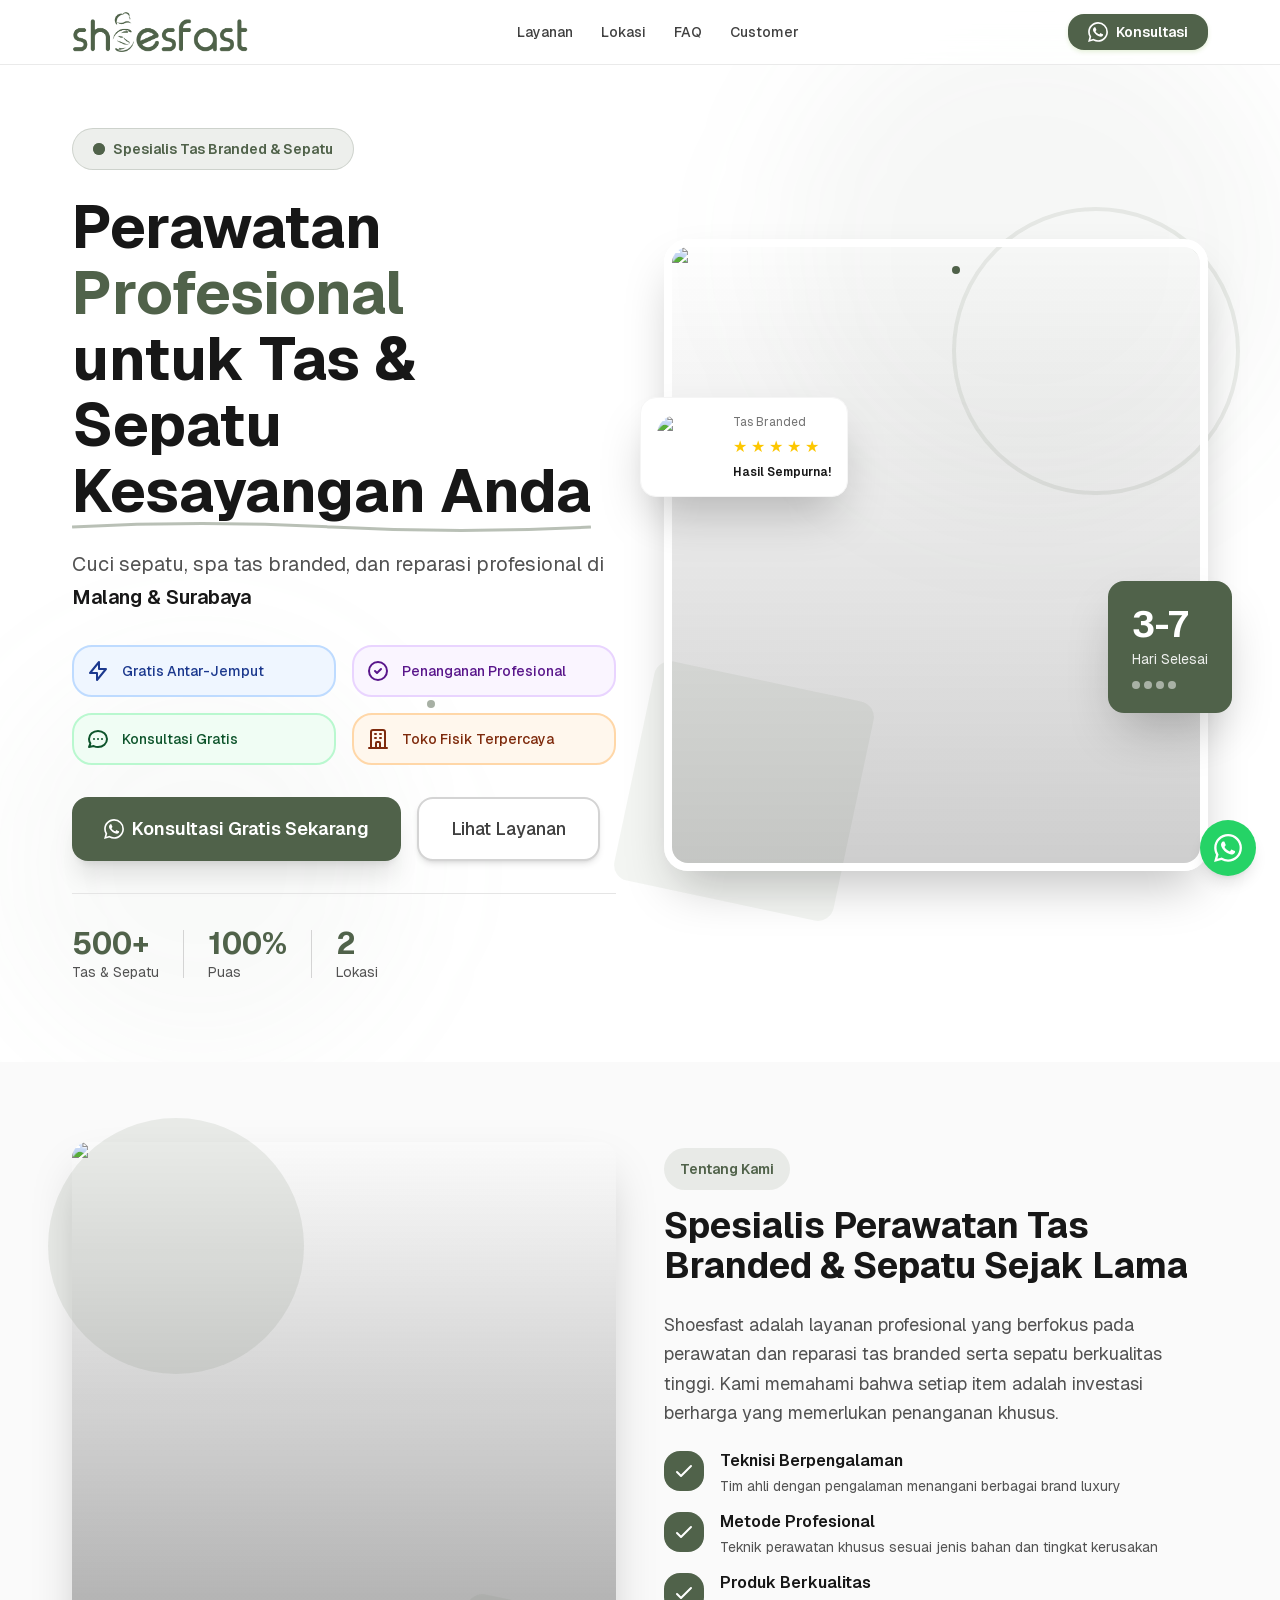
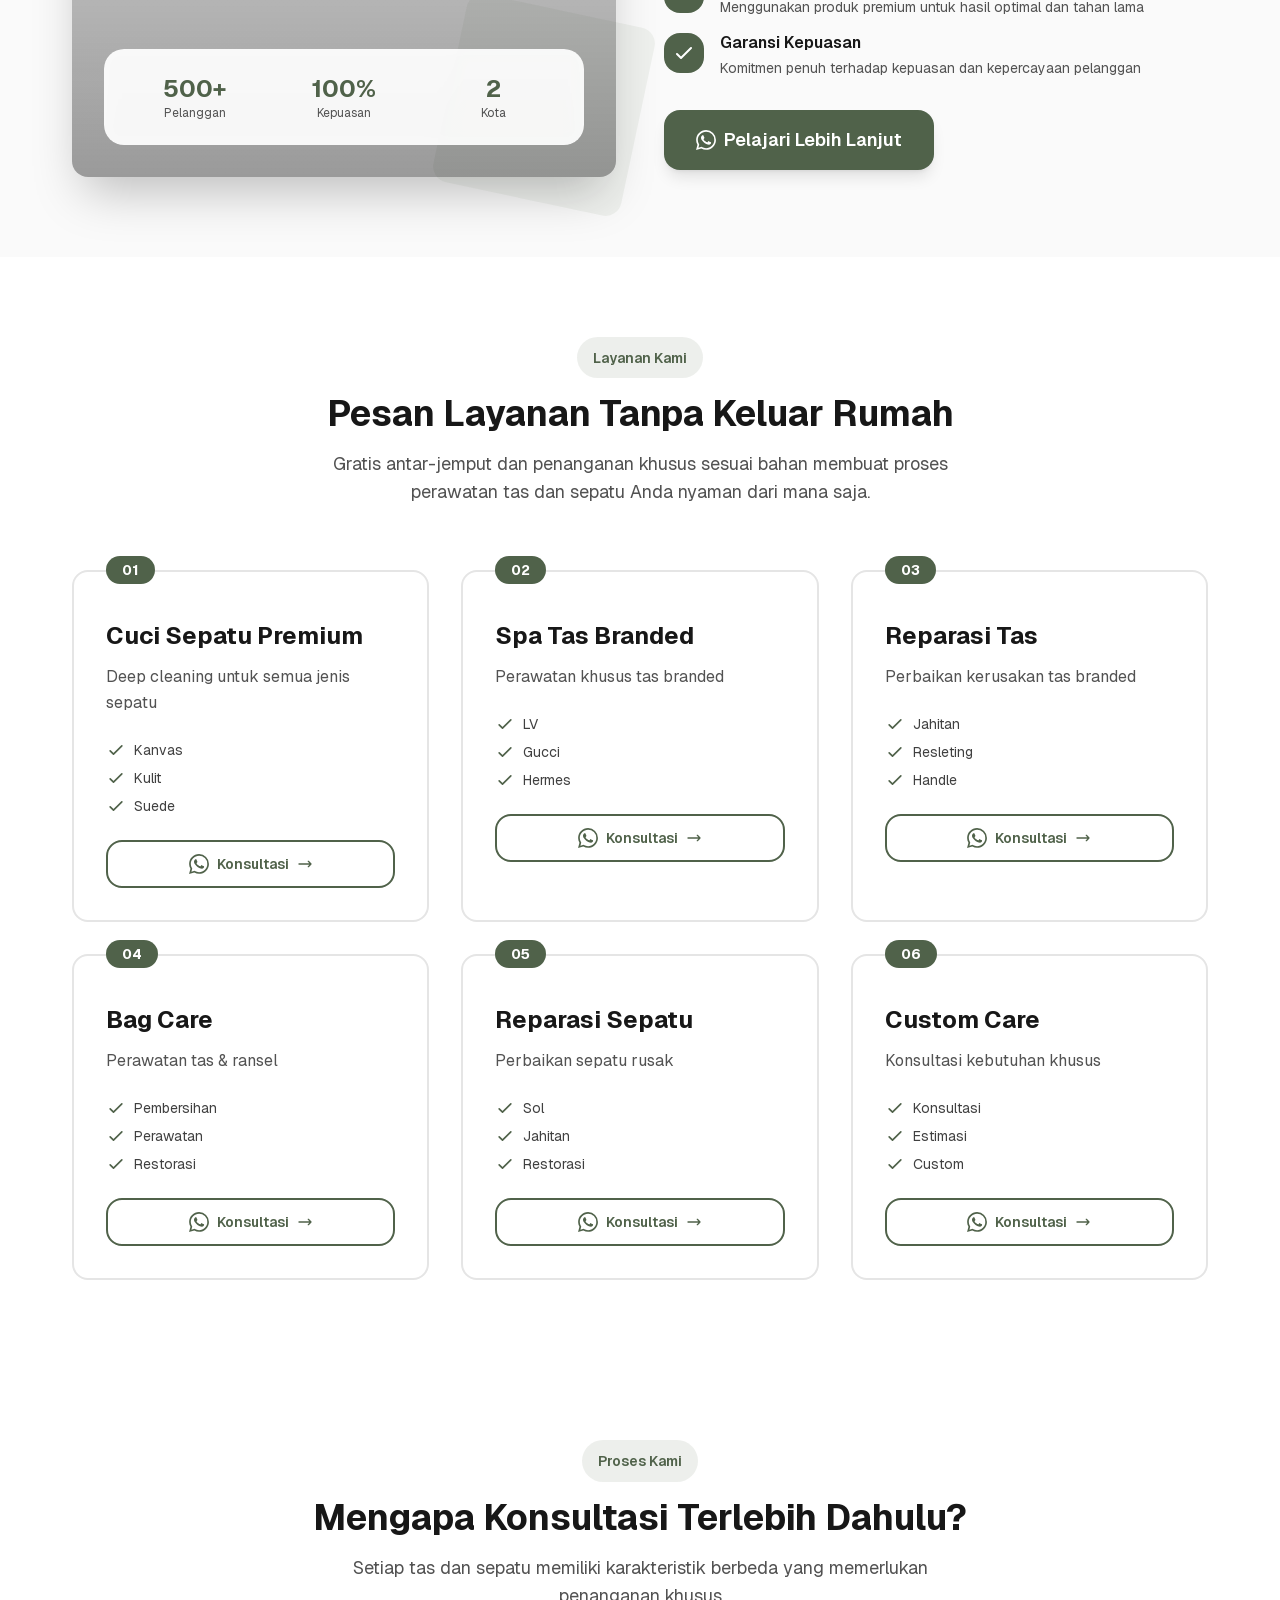
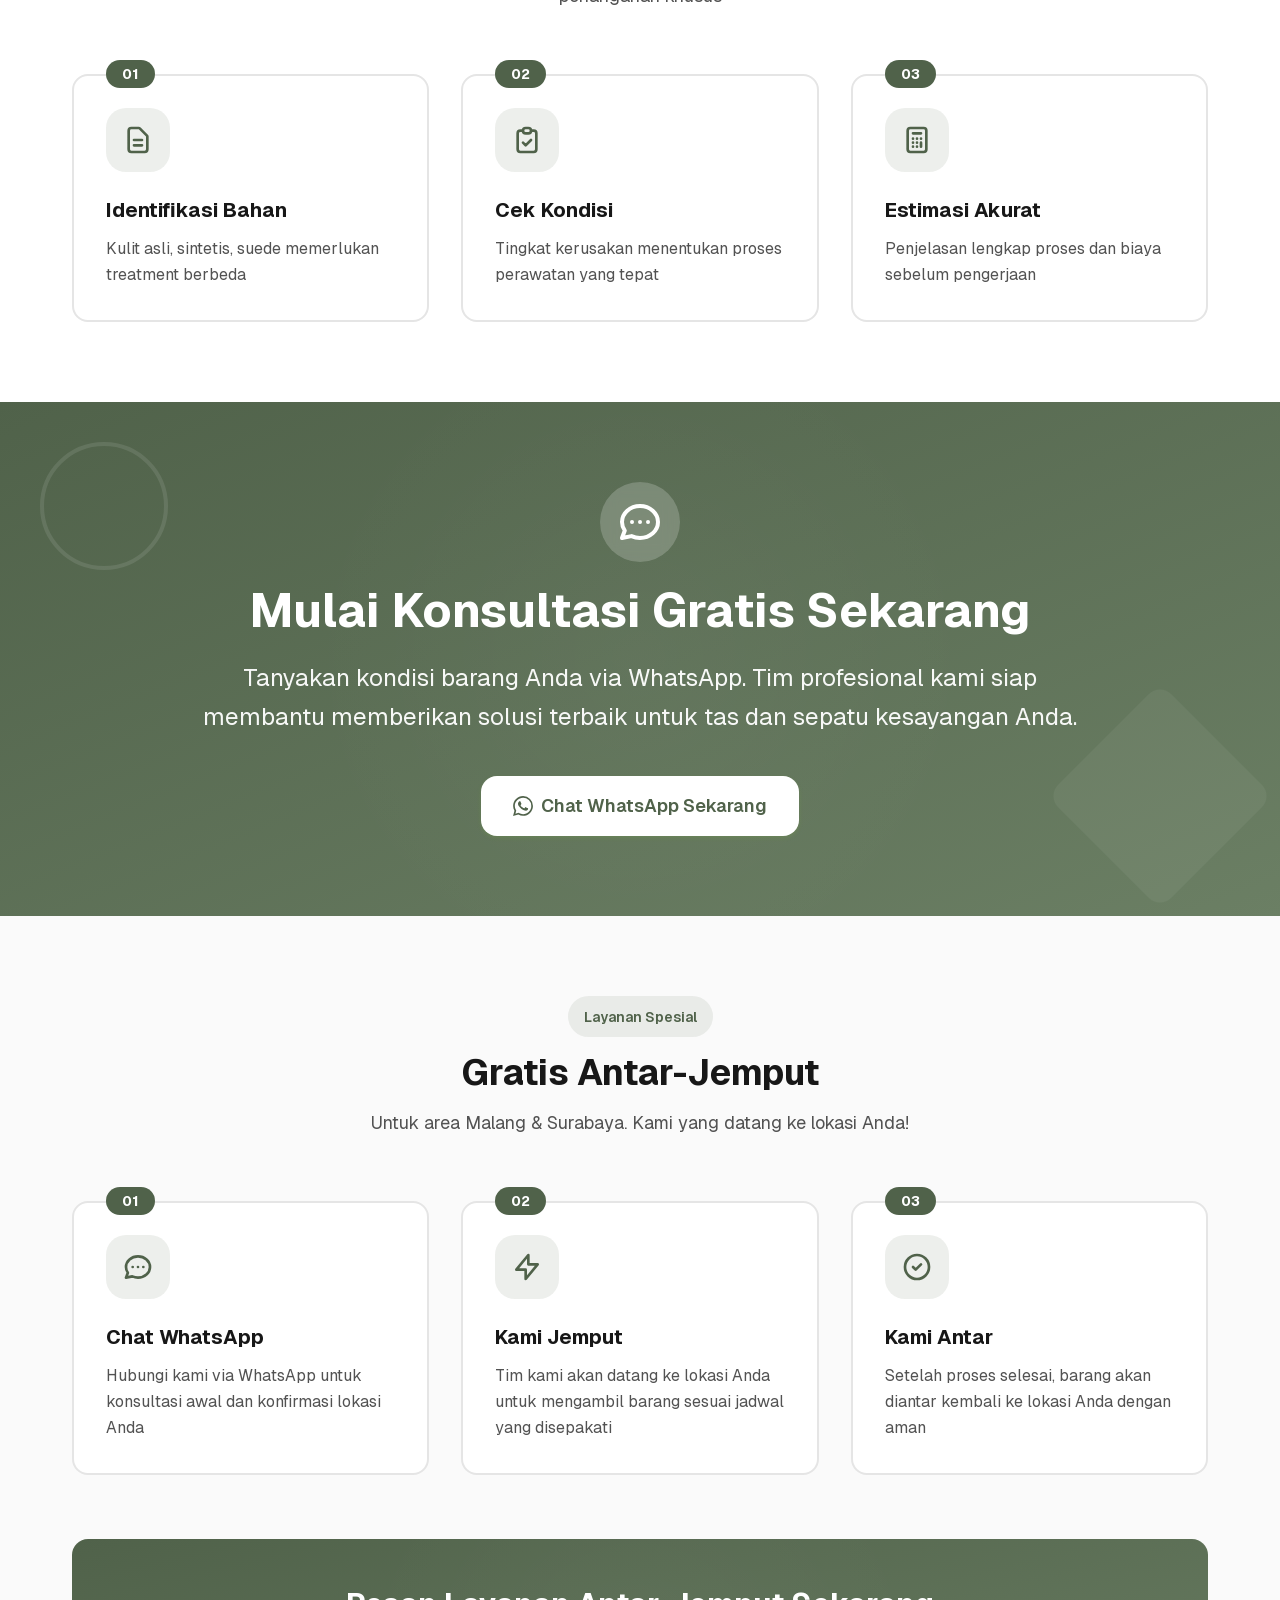
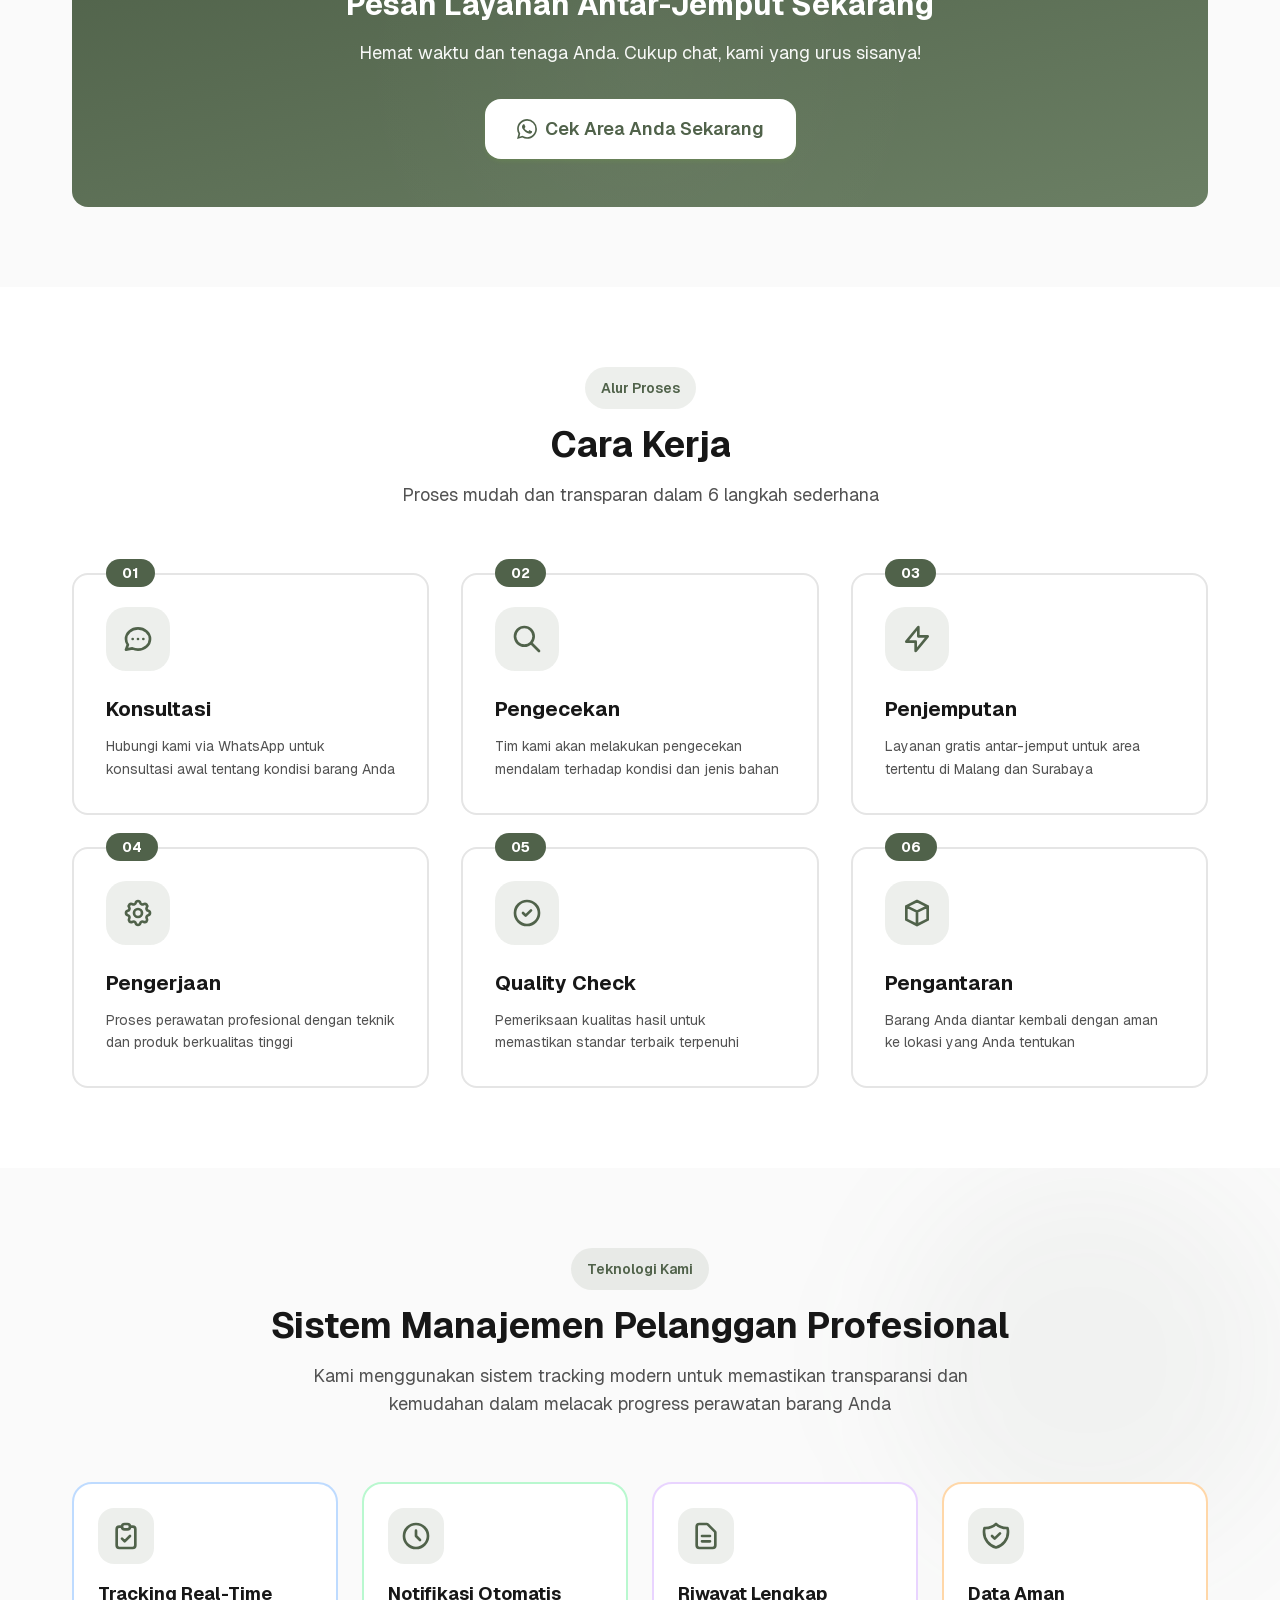
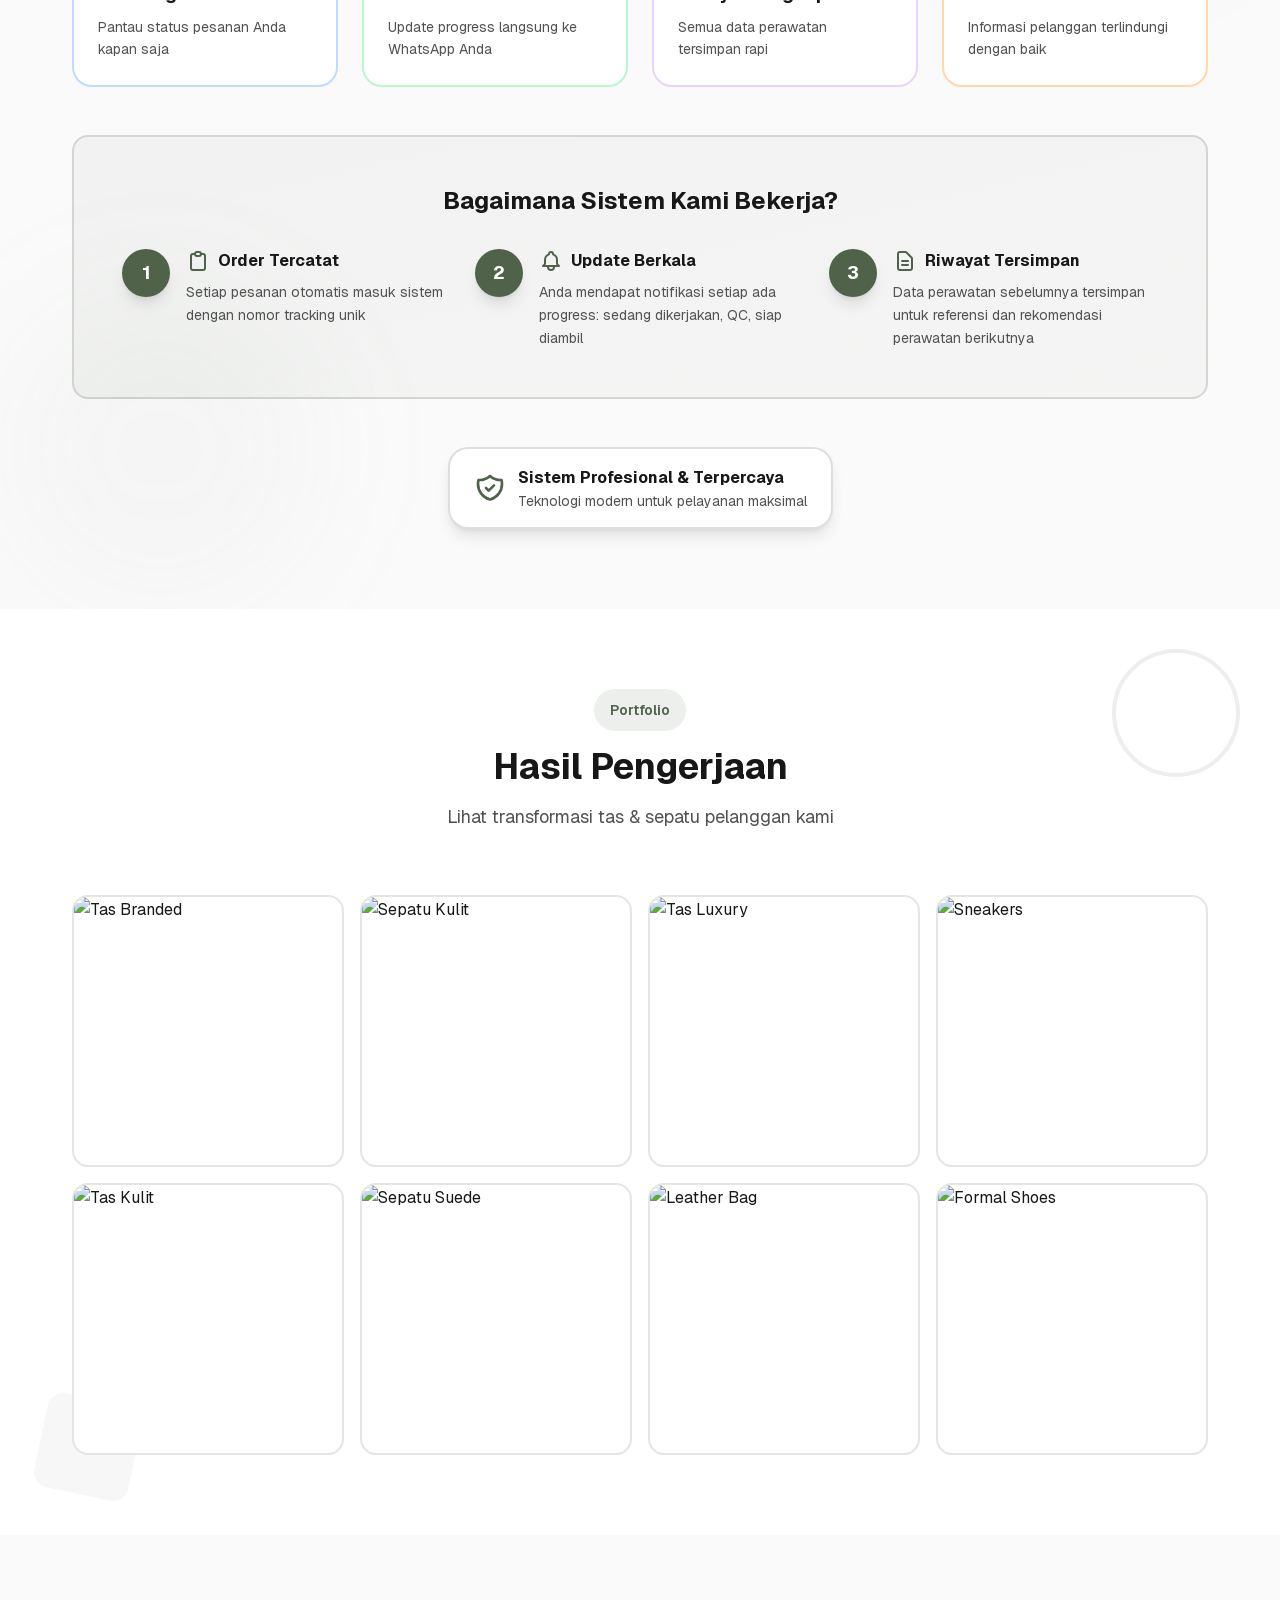
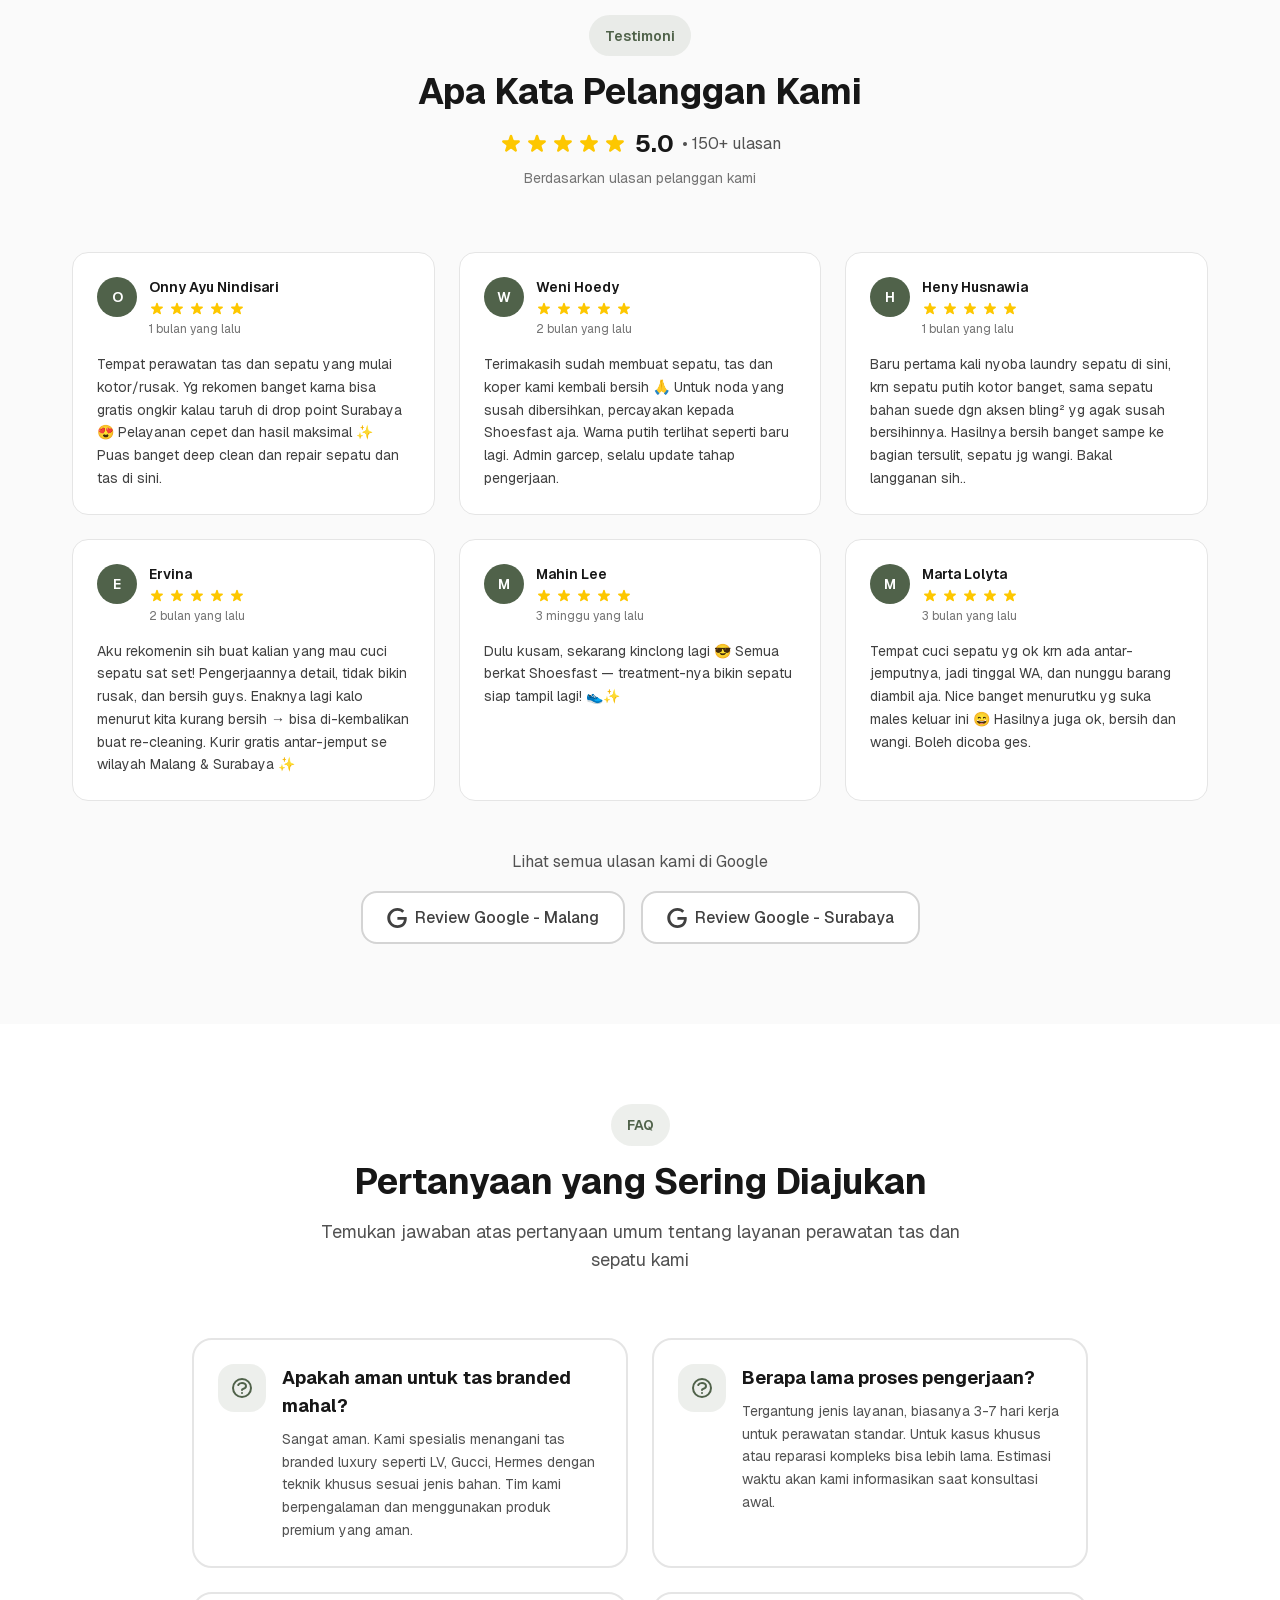
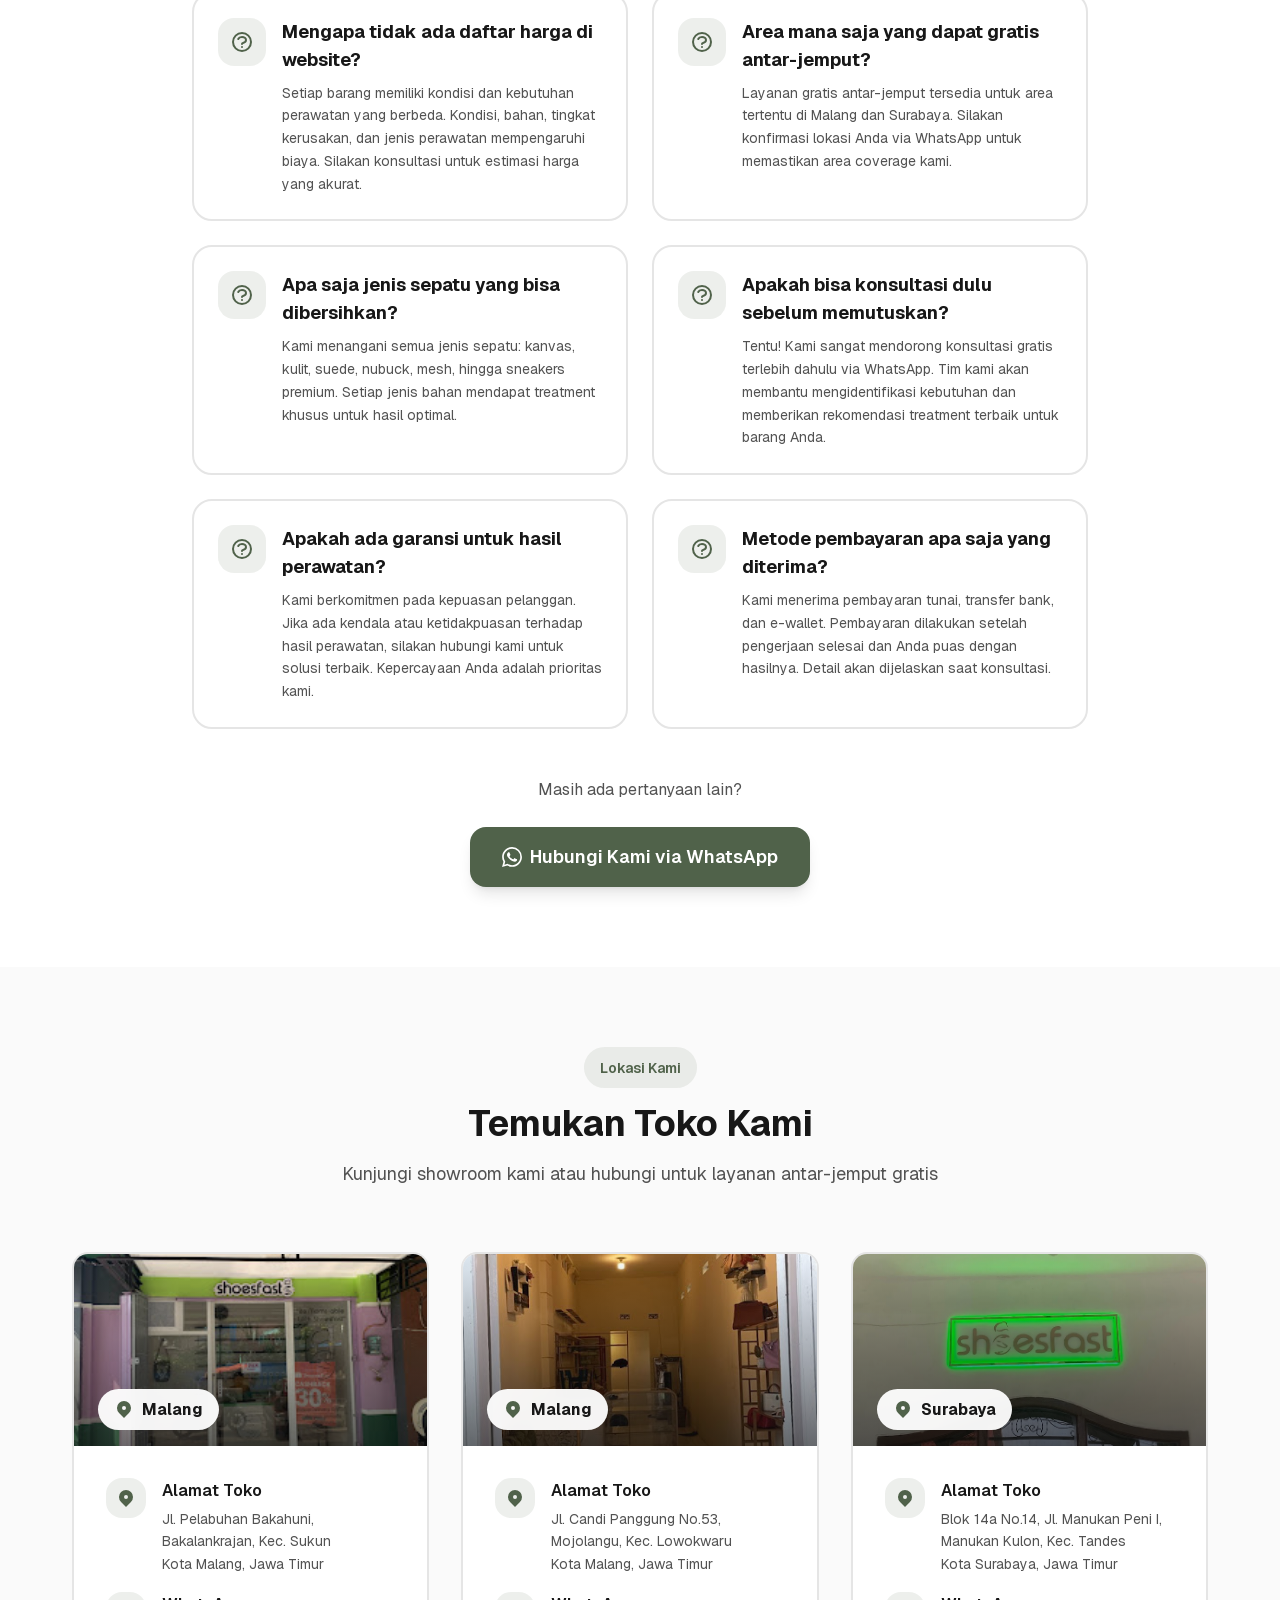
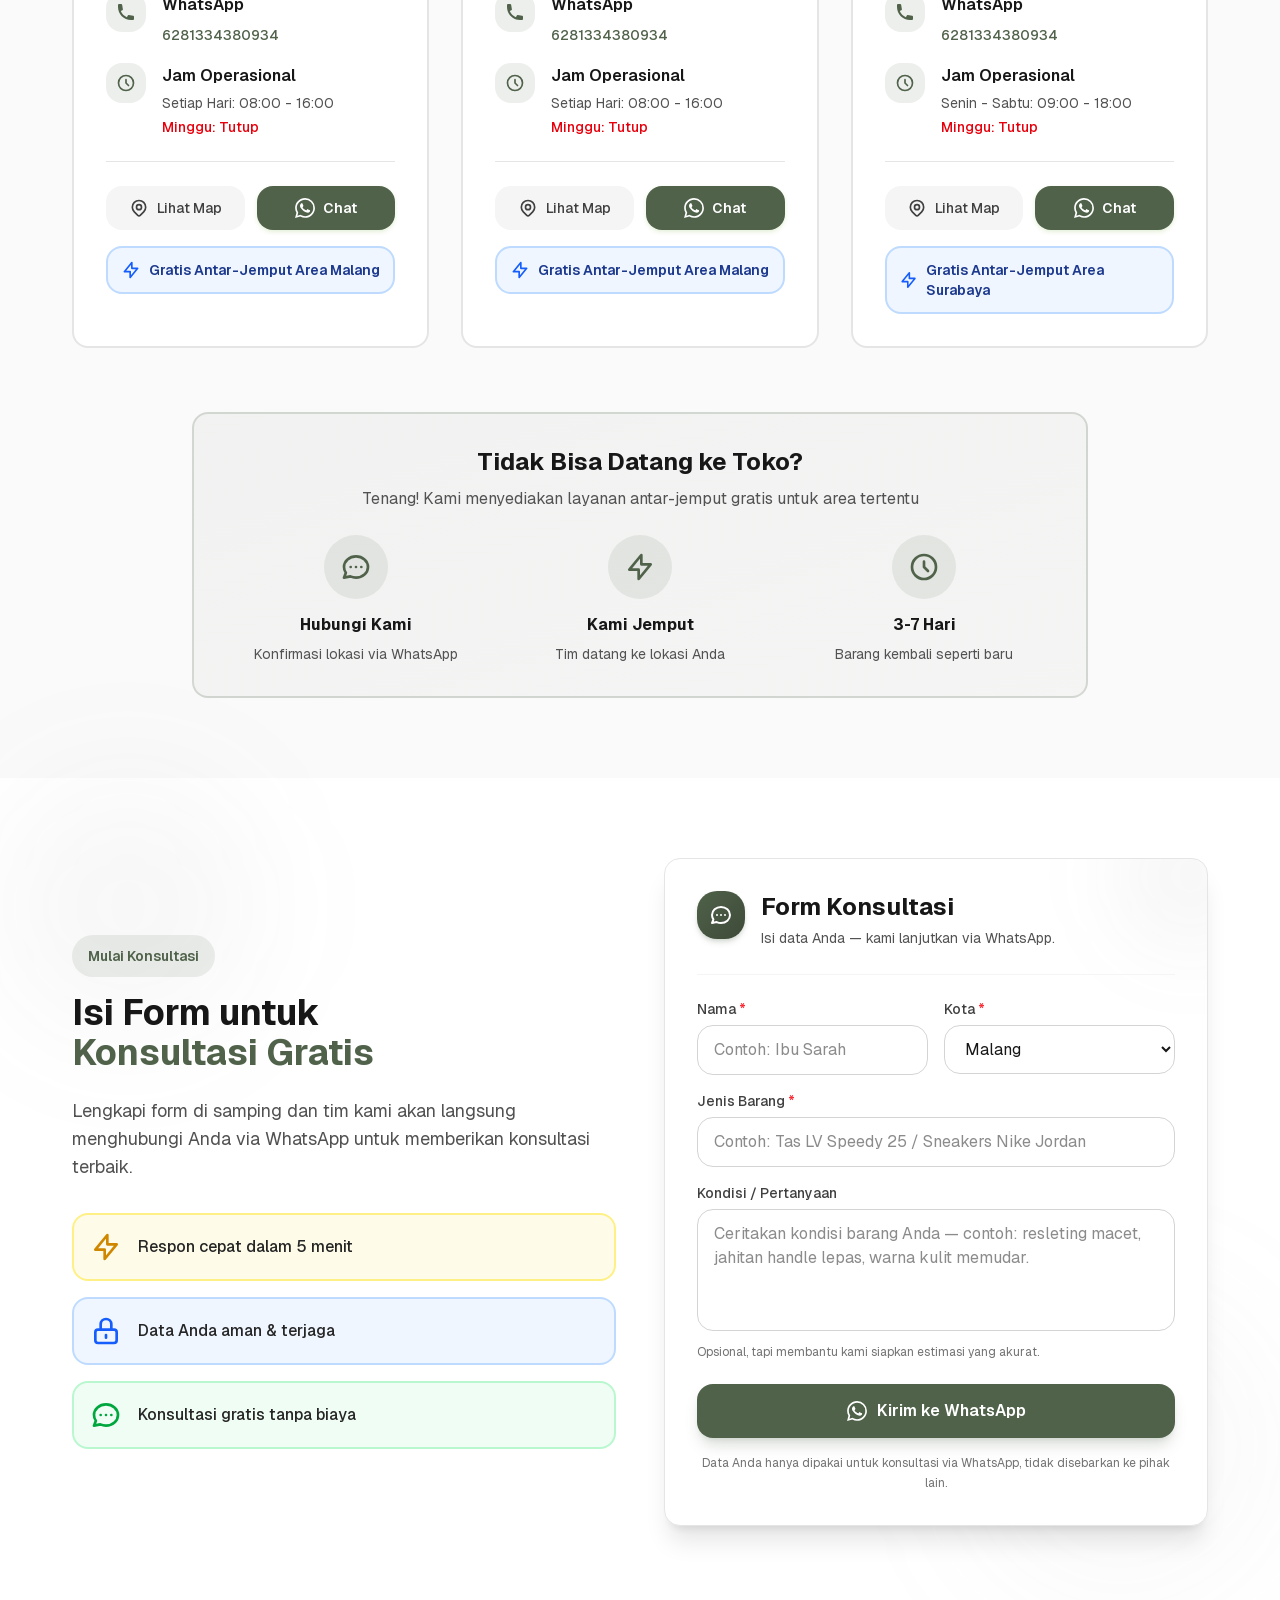
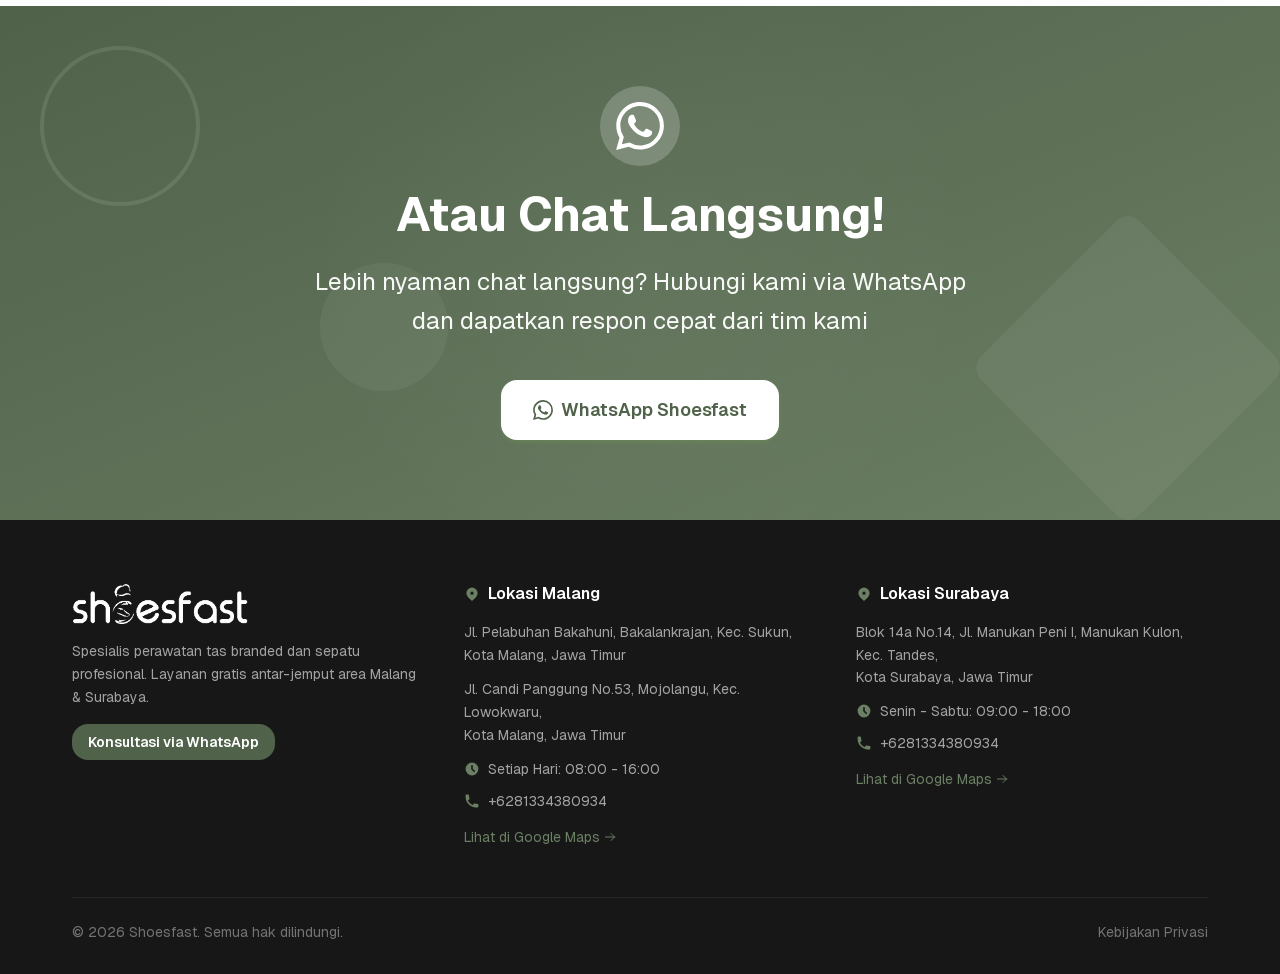
==== commit 285cf5d3: "fix: kartu toko kedua benar-benar bertahan, dan alamatnya masuk footer Kartu Candi Panggung tampil s" ====
--- a/index.html
+++ b/index.html
@@ -1 +1 @@
-<!DOCTYPE html><!--Uaj_7CMYdNmYsTwA8hBMT--><html lang="id"><head><!-- Google tag (gtag.js) --> <script async src="https://www.googletagmanager.com/gtag/js?id=AW-468411897"></script> <script> window.dataLayer = window.dataLayer || []; function gtag(){dataLayer.push(arguments);} gtag('js', new Date()); gtag('config', 'AW-468411897'); </script><meta charSet="utf-8"/><meta name="viewport" content="width=device-width, initial-scale=1"/><link rel="preload" href="/_next/static/media/797e433ab948586e-s.p.dbea232f.woff2" as="font" crossorigin="" type="font/woff2"/><link rel="preload" href="/_next/static/media/caa3a2e1cccd8315-s.p.853070df.woff2" as="font" crossorigin="" type="font/woff2"/><link rel="preload" as="image" href="/images/logo-shoesfast.png"/><link rel="preload" as="image" href="https://images.unsplash.com/photo-1556906781-9a412961c28c?w=800&amp;q=80"/><link rel="stylesheet" href="/_next/static/chunks/b9d72a461e67cee8.css" data-precedence="next"/><link rel="preload" as="script" fetchPriority="low" href="/_next/static/chunks/836c73999f35f6b7.js"/><script src="/_next/static/chunks/236f7e5abd6f09ff.js" async=""></script><script src="/_next/static/chunks/3151069120227279.js" async=""></script><script src="/_next/static/chunks/349ff5d670a6f4a0.js" async=""></script><script src="/_next/static/chunks/turbopack-336bdd63fa0ebe55.js" async=""></script><script src="/_next/static/chunks/e42108ed732b99e9.js" async=""></script><script src="/_next/static/chunks/ff1a16fafef87110.js" async=""></script><script src="/_next/static/chunks/7340adf74ff47ec0.js" async=""></script><script src="/_next/static/chunks/5c8a955ac0283251.js" async=""></script><meta name="next-size-adjust" content=""/><title>Shoesfast - Spesialis Perawatan Tas Branded &amp; Sepatu di Malang &amp; Surabaya</title><meta name="description" content="Shoesfast menyediakan layanan cuci sepatu, spa tas branded, dan reparasi profesional dengan antar-jemput gratis area Malang &amp; Surabaya."/><meta name="keywords" content="cuci sepatu malang,spa tas branded malang,cuci sepatu surabaya,spa tas branded surabaya,reparasi tas branded,perawatan sepatu,shoesfast"/><meta name="robots" content="index, follow"/><meta name="googlebot" content="index, follow, max-video-preview:-1, max-image-preview:large, max-snippet:-1"/><link rel="canonical" href="https://shoesfast.id/"/><meta property="og:title" content="Shoesfast - Spesialis Perawatan Tas Branded &amp; Sepatu"/><meta property="og:description" content="Shoesfast menyediakan layanan cuci sepatu, spa tas branded, dan reparasi profesional dengan antar-jemput gratis area Malang &amp; Surabaya."/><meta property="og:url" content="https://shoesfast.id/"/><meta property="og:site_name" content="Shoesfast"/><meta property="og:locale" content="id_ID"/><meta property="og:image" content="https://images.unsplash.com/photo-1497366216548-37526070297c?w=1200&amp;q=80"/><meta property="og:image:width" content="1200"/><meta property="og:image:height" content="630"/><meta property="og:image:alt" content="Shoesfast - Perawatan Tas &amp; Sepatu Profesional"/><meta property="og:type" content="website"/><meta name="twitter:card" content="summary_large_image"/><meta name="twitter:title" content="Shoesfast - Perawatan Tas &amp; Sepatu Profesional"/><meta name="twitter:description" content="Shoesfast menyediakan layanan cuci sepatu, spa tas branded, dan reparasi profesional dengan antar-jemput gratis area Malang &amp; Surabaya."/><meta name="twitter:image" content="https://images.unsplash.com/photo-1497366216548-37526070297c?w=1200&amp;q=80"/><link rel="icon" href="/favicon.ico?favicon.f319c5b2.ico" sizes="48x48" type="image/x-icon"/><script src="/_next/static/chunks/a6dad97d9634a72d.js" noModule=""></script></head><body class="geist_a71539c9-module__T19VSG__variable geist_mono_8d43a2aa-module__8Li5zG__variable antialiased"><div hidden=""><!--$--><!--/$--></div><div aria-hidden="true" class="fixed inset-0 z-[60] flex items-center justify-center bg-white transition-opacity duration-500 opacity-100"><div class="absolute top-1/4 left-1/4 w-64 h-64 bg-primary/10 rounded-full blur-3xl"></div><div class="absolute bottom-1/4 right-1/4 w-72 h-72 bg-secondary/10 rounded-full blur-3xl"></div><div class="absolute inset-0 bg-gradient-to-br from-primary/0 via-white to-primary/5"></div><div class="relative z-10 flex flex-col items-center px-6"><div class="relative mb-7"><span class="absolute inset-0 bg-primary/30 rounded-3xl blur-2xl animate-pulse"></span><span class="absolute inset-0 rounded-3xl ring-1 ring-primary/20 animate-ping"></span><div class="relative w-20 h-20 rounded-3xl bg-gradient-to-br from-primary to-primary-hover flex items-center justify-center shadow-xl shadow-primary/20"><span class="text-white text-4xl font-bold tracking-tight">S</span></div></div><div class="text-3xl font-bold text-gray-900 tracking-tight animate-fade-in-up">Shoesfast</div><p class="text-sm text-gray-500 mt-1.5 animate-fade-in-up delay-100">Spesialis Tas Branded &amp; Sepatu</p><div class="flex gap-1.5 mt-8 animate-fade-in-up delay-200"><span class="w-2 h-2 bg-primary rounded-full animate-bounce" style="animation-delay:0ms"></span><span class="w-2 h-2 bg-primary rounded-full animate-bounce" style="animation-delay:150ms"></span><span class="w-2 h-2 bg-primary rounded-full animate-bounce" style="animation-delay:300ms"></span></div></div></div><header class="fixed top-0 inset-x-0 z-40 bg-white/85 backdrop-blur-md border-b border-gray-200/80"><nav class="mx-auto w-full max-w-[var(--container-max-width)] px-4 sm:px-6 lg:px-8 h-16 flex items-center justify-between gap-4"><button type="button" aria-label="Shoesfast — scroll ke atas" class="flex items-center cursor-pointer group"><img alt="Shoesfast" width="558" height="127" decoding="async" data-nimg="1" class="h-9 md:h-10 w-auto group-hover:scale-105 transition-transform" style="color:transparent" src="/images/logo-shoesfast.png"/></button><ul class="hidden lg:flex items-center gap-1"><li><a class="px-3 py-2 text-sm font-medium rounded-lg transition-colors whitespace-nowrap text-gray-700 hover:text-primary hover:bg-primary/5" href="#layanan">Layanan</a></li><li><a class="px-3 py-2 text-sm font-medium rounded-lg transition-colors whitespace-nowrap text-gray-700 hover:text-primary hover:bg-primary/5" href="#lokasi">Lokasi</a></li><li><a class="px-3 py-2 text-sm font-medium rounded-lg transition-colors whitespace-nowrap text-gray-700 hover:text-primary hover:bg-primary/5" href="#faq">FAQ</a></li><li><a target="_blank" rel="noopener noreferrer" class="px-3 py-2 text-sm font-medium rounded-lg transition-colors whitespace-nowrap text-gray-700 hover:text-primary hover:bg-primary/5" href="https://customer.shoesfast.id">Customer</a></li></ul><div class="hidden lg:block"><a href="https://wa.me/6281334380934?text=Halo%20Shoesfast%2C%20saya%20mau%20konsultasi." target="_blank" rel="noopener noreferrer" class="inline-flex items-center justify-center gap-2 px-8 py-4 rounded-lg font-semibold text-lg transition-all duration-300 bg-primary text-white hover:bg-primary-hover shadow-[var(--shadow-button)] !px-5 !py-2 !text-sm"><svg class="w-5 h-5" fill="currentColor" viewBox="0 0 24 24" aria-hidden="true"><path d="M17.472 14.382c-.297-.149-1.758-.867-2.03-.967-.273-.099-.471-.148-.67.15-.197.297-.767.966-.94 1.164-.173.199-.347.223-.644.075-.297-.15-1.255-.463-2.39-1.475-.883-.788-1.48-1.761-1.653-2.059-.173-.297-.018-.458.13-.606.134-.133.298-.347.446-.52.149-.174.198-.298.298-.497.099-.198.05-.371-.025-.52-.075-.149-.669-1.612-.916-2.207-.242-.579-.487-.5-.669-.51-.173-.008-.371-.01-.57-.01-.198 0-.52.074-.792.372-.272.297-1.04 1.016-1.04 2.479 0 1.462 1.065 2.875 1.213 3.074.149.198 2.096 3.2 5.077 4.487.709.306 1.262.489 1.694.625.712.227 1.36.195 1.871.118.571-.085 1.758-.719 2.006-1.413.248-.694.248-1.289.173-1.413-.074-.124-.272-.198-.57-.347m-5.421 7.403h-.004a9.87 9.87 0 01-5.031-1.378l-.361-.214-3.741.982.998-3.648-.235-.374a9.86 9.86 0 01-1.51-5.26c.001-5.45 4.436-9.884 9.888-9.884 2.64 0 5.122 1.03 6.988 2.898a9.825 9.825 0 012.893 6.994c-.003 5.45-4.437 9.884-9.885 9.884m8.413-18.297A11.815 11.815 0 0012.05 0C5.495 0 .16 5.335.157 11.892c0 2.096.547 4.142 1.588 5.945L.057 24l6.305-1.654a11.882 11.882 0 005.683 1.448h.005c6.554 0 11.89-5.335 11.893-11.893a11.821 11.821 0 00-3.48-8.413z"></path></svg>Konsultasi</a></div><button type="button" aria-label="Toggle menu" aria-expanded="false" class="lg:hidden p-2 text-gray-700 hover:bg-gray-100 rounded-lg transition-colors"><svg class="w-6 h-6" fill="none" stroke="currentColor" viewBox="0 0 24 24"><path stroke-linecap="round" stroke-linejoin="round" stroke-width="2" d="M4 6h16M4 12h16M4 18h16"></path></svg></button></nav><div class="lg:hidden border-t border-gray-200 bg-white overflow-hidden transition-[max-height,opacity] duration-300 ease-out max-h-0 opacity-0"><ul class="px-4 py-4 space-y-1"><li><a class="block px-3 py-2.5 rounded-lg text-base font-medium transition-colors text-gray-700 hover:bg-gray-50" href="#layanan">Layanan</a></li><li><a class="block px-3 py-2.5 rounded-lg text-base font-medium transition-colors text-gray-700 hover:bg-gray-50" href="#lokasi">Lokasi</a></li><li><a class="block px-3 py-2.5 rounded-lg text-base font-medium transition-colors text-gray-700 hover:bg-gray-50" href="#faq">FAQ</a></li><li><a target="_blank" rel="noopener noreferrer" class="block px-3 py-2.5 rounded-lg text-base font-medium transition-colors text-gray-700 hover:bg-gray-50" href="https://customer.shoesfast.id">Customer</a></li><li class="pt-3"><a href="https://wa.me/6281334380934?text=Halo%20Shoesfast%2C%20saya%20mau%20konsultasi." target="_blank" rel="noopener noreferrer" class="inline-flex items-center justify-center gap-2 px-8 py-4 rounded-lg font-semibold text-lg transition-all duration-300 bg-primary text-white hover:bg-primary-hover shadow-[var(--shadow-button)] w-full"><svg class="w-5 h-5" fill="currentColor" viewBox="0 0 24 24" aria-hidden="true"><path d="M17.472 14.382c-.297-.149-1.758-.867-2.03-.967-.273-.099-.471-.148-.67.15-.197.297-.767.966-.94 1.164-.173.199-.347.223-.644.075-.297-.15-1.255-.463-2.39-1.475-.883-.788-1.48-1.761-1.653-2.059-.173-.297-.018-.458.13-.606.134-.133.298-.347.446-.52.149-.174.198-.298.298-.497.099-.198.05-.371-.025-.52-.075-.149-.669-1.612-.916-2.207-.242-.579-.487-.5-.669-.51-.173-.008-.371-.01-.57-.01-.198 0-.52.074-.792.372-.272.297-1.04 1.016-1.04 2.479 0 1.462 1.065 2.875 1.213 3.074.149.198 2.096 3.2 5.077 4.487.709.306 1.262.489 1.694.625.712.227 1.36.195 1.871.118.571-.085 1.758-.719 2.006-1.413.248-.694.248-1.289.173-1.413-.074-.124-.272-.198-.57-.347m-5.421 7.403h-.004a9.87 9.87 0 01-5.031-1.378l-.361-.214-3.741.982.998-3.648-.235-.374a9.86 9.86 0 01-1.51-5.26c.001-5.45 4.436-9.884 9.888-9.884 2.64 0 5.122 1.03 6.988 2.898a9.825 9.825 0 012.893 6.994c-.003 5.45-4.437 9.884-9.885 9.884m8.413-18.297A11.815 11.815 0 0012.05 0C5.495 0 .16 5.335.157 11.892c0 2.096.547 4.142 1.588 5.945L.057 24l6.305-1.654a11.882 11.882 0 005.683 1.448h.005c6.554 0 11.89-5.335 11.893-11.893a11.821 11.821 0 00-3.48-8.413z"></path></svg>Konsultasi via WhatsApp</a></li></ul></div></header><main class="bg-white overflow-hidden"><script type="application/ld+json">[{"@context":"https://schema.org","@type":"LocalBusiness","name":"Shoesfast Malang","description":"Shoesfast menyediakan layanan cuci sepatu, spa tas branded, dan reparasi profesional dengan antar-jemput gratis area Malang & Surabaya.","url":"https://shoesfast.id","image":"https://images.unsplash.com/photo-1497366216548-37526070297c?w=1200&q=80","telephone":"+62 813-3438-0934","priceRange":"$$","address":{"@type":"PostalAddress","streetAddress":"Jl. Pelabuhan Bakahuni, Bakalankrajan, Kec. Sukun","addressLocality":"Malang","addressRegion":"Jawa Timur","postalCode":"65148","addressCountry":"ID"},"areaServed":{"@type":"City","name":"Malang"},"openingHoursSpecification":[{"@type":"OpeningHoursSpecification","dayOfWeek":["Monday","Tuesday","Wednesday","Thursday","Friday","Saturday","Sunday"],"opens":"08:00","closes":"16:00"}],"makesOffer":[{"@type":"Offer","itemOffered":{"@type":"Service","name":"Cuci Sepatu Premium"},"availability":"https://schema.org/InStock"},{"@type":"Offer","itemOffered":{"@type":"Service","name":"Spa Tas Branded"},"availability":"https://schema.org/InStock"},{"@type":"Offer","itemOffered":{"@type":"Service","name":"Reparasi Tas & Sepatu"},"availability":"https://schema.org/InStock"}],"contactPoint":{"@type":"ContactPoint","contactType":"customer service","telephone":"+62 813-3438-0934","areaServed":["Malang"],"availableLanguage":["id-ID"]}},{"@context":"https://schema.org","@type":"FAQPage","mainEntity":[{"@type":"Question","name":"Apakah aman untuk tas branded mahal?","acceptedAnswer":{"@type":"Answer","text":"Sangat aman. Kami spesialis menangani tas branded luxury seperti LV, Gucci, Hermes dengan teknik khusus sesuai jenis bahan. Tim kami berpengalaman dan menggunakan produk premium yang aman."}},{"@type":"Question","name":"Berapa lama proses pengerjaan?","acceptedAnswer":{"@type":"Answer","text":"Tergantung jenis layanan, biasanya 3-7 hari kerja untuk perawatan standar. Untuk kasus khusus atau reparasi kompleks bisa lebih lama. Estimasi waktu akan kami informasikan saat konsultasi awal."}},{"@type":"Question","name":"Mengapa tidak ada daftar harga di website?","acceptedAnswer":{"@type":"Answer","text":"Setiap barang memiliki kondisi dan kebutuhan perawatan yang berbeda. Kondisi, bahan, tingkat kerusakan, dan jenis perawatan mempengaruhi biaya. Silakan konsultasi untuk estimasi harga yang akurat."}},{"@type":"Question","name":"Area mana saja yang dapat gratis antar-jemput?","acceptedAnswer":{"@type":"Answer","text":"Layanan gratis antar-jemput tersedia untuk area tertentu di Malang dan Surabaya. Silakan konfirmasi lokasi Anda via WhatsApp untuk memastikan area coverage kami."}},{"@type":"Question","name":"Apa saja jenis sepatu yang bisa dibersihkan?","acceptedAnswer":{"@type":"Answer","text":"Kami menangani semua jenis sepatu: kanvas, kulit, suede, nubuck, mesh, hingga sneakers premium. Setiap jenis bahan mendapat treatment khusus untuk hasil optimal."}},{"@type":"Question","name":"Apakah bisa konsultasi dulu sebelum memutuskan?","acceptedAnswer":{"@type":"Answer","text":"Tentu! Kami sangat mendorong konsultasi gratis terlebih dahulu via WhatsApp. Tim kami akan membantu mengidentifikasi kebutuhan dan memberikan rekomendasi treatment terbaik untuk barang Anda."}},{"@type":"Question","name":"Apakah ada garansi untuk hasil perawatan?","acceptedAnswer":{"@type":"Answer","text":"Kami berkomitmen pada kepuasan pelanggan. Jika ada kendala atau ketidakpuasan terhadap hasil perawatan, silakan hubungi kami untuk solusi terbaik. Kepercayaan Anda adalah prioritas kami."}},{"@type":"Question","name":"Metode pembayaran apa saja yang diterima?","acceptedAnswer":{"@type":"Answer","text":"Kami menerima pembayaran tunai, transfer bank, dan e-wallet. Pembayaran dilakukan setelah pengerjaan selesai dan Anda puas dengan hasilnya. Detail akan dijelaskan saat konsultasi."}}]}]</script><section class="bg-white text-gray-900 pt-24 md:pt-32 pb-12 md:pb-20 relative overflow-hidden min-h-[90vh] flex items-center"><div class="absolute top-0 right-0 w-[500px] h-[500px] bg-primary/5 rounded-full blur-3xl"></div><div class="absolute bottom-0 left-0 w-[400px] h-[400px] bg-secondary/5 rounded-full blur-3xl"></div><div class="absolute top-1/4 right-1/4 w-2 h-2 bg-primary rounded-full animate-ping"></div><div class="absolute bottom-1/3 left-1/3 w-2 h-2 bg-primary/50 rounded-full animate-ping delay-500"></div><div class="mx-auto w-full max-w-[var(--container-max-width)] px-4 sm:px-6 lg:px-8 "><div class="grid md:grid-cols-2 gap-12 items-center relative z-10"><div class="animate-slide-in-left"><div class="inline-flex items-center gap-2 px-5 py-2.5 bg-primary/10 border border-primary/20 rounded-full mb-6 animate-fade-in-up"><span class="relative flex h-3 w-3"><span class="animate-ping absolute inline-flex h-full w-full rounded-full bg-primary opacity-75"></span><span class="relative inline-flex rounded-full h-3 w-3 bg-primary"></span></span><span class="text-sm font-semibold text-primary">Spesialis Tas Branded &amp; Sepatu</span></div><h1 class="text-4xl md:text-5xl lg:text-6xl font-bold text-gray-900 mb-6 leading-[1.1] animate-fade-in-up delay-100">Perawatan <span class="text-primary">Profesional</span><br/>untuk Tas &amp; Sepatu<br/><span class="relative inline-block">Kesayangan Anda<svg class="absolute -bottom-2 left-0 w-full h-3" viewBox="0 0 300 12" preserveAspectRatio="none"><path d="M0,7 Q75,0 150,7 T300,7" fill="none" stroke="#50624a" stroke-width="3" opacity="0.4"></path></svg></span></h1><p class="text-lg md:text-xl text-gray-600 mb-8 leading-relaxed animate-fade-in-up delay-200">Cuci sepatu, spa tas branded, dan reparasi profesional di <span class="font-semibold text-gray-900">Malang &amp; Surabaya</span></p><div class="grid grid-cols-1 sm:grid-cols-2 gap-4 mb-8 animate-fade-in-up delay-300"><div class="flex items-center gap-3 p-3 rounded-xl border-2 bg-blue-50 border-blue-200 text-blue-900 animate-scale-in" style="animation-delay:0ms"><svg class="w-6 h-6" fill="none" stroke="currentColor" viewBox="0 0 24 24"><path stroke-linecap="round" stroke-linejoin="round" stroke-width="2" d="M13 10V3L4 14h7v7l9-11h-7z"></path></svg><span class="font-medium text-sm">Gratis Antar-Jemput</span></div><div class="flex items-center gap-3 p-3 rounded-xl border-2 bg-purple-50 border-purple-200 text-purple-900 animate-scale-in" style="animation-delay:100ms"><svg class="w-6 h-6" fill="none" stroke="currentColor" viewBox="0 0 24 24"><path stroke-linecap="round" stroke-linejoin="round" stroke-width="2" d="M9 12l2 2 4-4m6 2a9 9 0 11-18 0 9 9 0 0118 0z"></path></svg><span class="font-medium text-sm">Penanganan Profesional</span></div><div class="flex items-center gap-3 p-3 rounded-xl border-2 bg-green-50 border-green-200 text-green-900 animate-scale-in" style="animation-delay:200ms"><svg class="w-6 h-6" fill="none" stroke="currentColor" viewBox="0 0 24 24"><path stroke-linecap="round" stroke-linejoin="round" stroke-width="2" d="M8 12h.01M12 12h.01M16 12h.01M21 12c0 4.418-4.03 8-9 8a9.863 9.863 0 01-4.255-.949L3 20l1.395-3.72C3.512 15.042 3 13.574 3 12c0-4.418 4.03-8 9-8s9 3.582 9 8z"></path></svg><span class="font-medium text-sm">Konsultasi Gratis</span></div><div class="flex items-center gap-3 p-3 rounded-xl border-2 bg-orange-50 border-orange-200 text-orange-900 animate-scale-in" style="animation-delay:300ms"><svg class="w-6 h-6" fill="none" stroke="currentColor" viewBox="0 0 24 24"><path stroke-linecap="round" stroke-linejoin="round" stroke-width="2" d="M19 21V5a2 2 0 00-2-2H7a2 2 0 00-2 2v16m14 0h2m-2 0h-5m-9 0H3m2 0h5M9 7h1m-1 4h1m4-4h1m-1 4h1m-5 10v-5a1 1 0 011-1h2a1 1 0 011 1v5m-4 0h4"></path></svg><span class="font-medium text-sm">Toko Fisik Terpercaya</span></div></div><div class="flex flex-col sm:flex-row gap-4 animate-fade-in-up delay-400"><a href="https://wa.me/6281334380934?text=Halo%20Shoesfast%2C%20saya%20mau%20konsultasi." target="_blank" rel="noopener noreferrer" class="inline-flex items-center justify-center gap-2 px-8 py-4 rounded-lg font-semibold text-lg transition-all duration-300 bg-primary text-white hover:bg-primary-hover shadow-[var(--shadow-button)] shadow-xl hover:shadow-2xl hover:scale-105 transition-all duration-300"><svg class="w-5 h-5" fill="currentColor" viewBox="0 0 24 24" aria-hidden="true"><path d="M17.472 14.382c-.297-.149-1.758-.867-2.03-.967-.273-.099-.471-.148-.67.15-.197.297-.767.966-.94 1.164-.173.199-.347.223-.644.075-.297-.15-1.255-.463-2.39-1.475-.883-.788-1.48-1.761-1.653-2.059-.173-.297-.018-.458.13-.606.134-.133.298-.347.446-.52.149-.174.198-.298.298-.497.099-.198.05-.371-.025-.52-.075-.149-.669-1.612-.916-2.207-.242-.579-.487-.5-.669-.51-.173-.008-.371-.01-.57-.01-.198 0-.52.074-.792.372-.272.297-1.04 1.016-1.04 2.479 0 1.462 1.065 2.875 1.213 3.074.149.198 2.096 3.2 5.077 4.487.709.306 1.262.489 1.694.625.712.227 1.36.195 1.871.118.571-.085 1.758-.719 2.006-1.413.248-.694.248-1.289.173-1.413-.074-.124-.272-.198-.57-.347m-5.421 7.403h-.004a9.87 9.87 0 01-5.031-1.378l-.361-.214-3.741.982.998-3.648-.235-.374a9.86 9.86 0 01-1.51-5.26c.001-5.45 4.436-9.884 9.888-9.884 2.64 0 5.122 1.03 6.988 2.898a9.825 9.825 0 012.893 6.994c-.003 5.45-4.437 9.884-9.885 9.884m8.413-18.297A11.815 11.815 0 0012.05 0C5.495 0 .16 5.335.157 11.892c0 2.096.547 4.142 1.588 5.945L.057 24l6.305-1.654a11.882 11.882 0 005.683 1.448h.005c6.554 0 11.89-5.335 11.893-11.893a11.821 11.821 0 00-3.48-8.413z"></path></svg>Konsultasi Gratis Sekarang</a><a href="#layanan" class="inline-flex items-center justify-center px-8 py-4 text-lg font-medium text-gray-700 bg-white border-2 border-gray-300 rounded-lg hover:border-primary hover:text-primary hover:bg-primary/5 transition-all duration-300 hover:scale-105 shadow-md">Lihat Layanan</a></div><div class="flex items-center gap-3 sm:gap-6 mt-8 pt-8 border-t border-gray-200 animate-fade-in-up delay-500"><div class="flex-1 sm:flex-none"><div class="text-2xl md:text-3xl font-bold text-primary">500+</div><div class="text-xs sm:text-sm text-gray-600">Tas &amp; Sepatu</div></div><div class="w-px h-10 sm:h-12 bg-gray-300"></div><div class="flex-1 sm:flex-none"><div class="text-2xl md:text-3xl font-bold text-primary">100%</div><div class="text-xs sm:text-sm text-gray-600">Puas</div></div><div class="w-px h-10 sm:h-12 bg-gray-300"></div><div class="flex-1 sm:flex-none"><div class="text-2xl md:text-3xl font-bold text-primary">2</div><div class="text-xs sm:text-sm text-gray-600">Lokasi</div></div></div></div><div class="relative animate-slide-in-right"><div class="relative z-10"><div class="relative rounded-3xl overflow-hidden shadow-2xl border-8 border-white"><img alt="Luxury bags and shoes care" width="600" height="700" decoding="async" data-nimg="1" class="w-full h-auto object-cover" style="color:transparent" src="https://images.unsplash.com/photo-1556906781-9a412961c28c?w=800&amp;q=80"/><div class="absolute inset-0 bg-gradient-to-t from-black/20 to-transparent"></div></div><div class="absolute -left-6 top-1/4 bg-white rounded-2xl shadow-2xl p-4 border border-gray-100 animate-float"><div class="flex items-center gap-3"><div class="w-16 h-16 rounded-xl overflow-hidden"><img alt="Before" loading="lazy" width="64" height="64" decoding="async" data-nimg="1" class="object-cover" style="color:transparent" src="https://images.unsplash.com/photo-1584917865442-de89df76afd3?w=200&amp;q=80"/></div><div><div class="text-xs text-gray-500 mb-1">Tas Branded</div><div class="flex gap-1"><span class="text-yellow-400">★</span><span class="text-yellow-400">★</span><span class="text-yellow-400">★</span><span class="text-yellow-400">★</span><span class="text-yellow-400">★</span></div><div class="text-xs font-semibold text-gray-900 mt-1">Hasil Sempurna!</div></div></div></div><div class="absolute -right-6 bottom-1/4 bg-primary text-white rounded-2xl shadow-2xl p-6 animate-float delay-500"><div class="text-4xl font-bold mb-1">3-7</div><div class="text-sm opacity-90">Hari Selesai</div><div class="flex gap-1 mt-3"><div class="w-2 h-2 bg-white/50 rounded-full"></div><div class="w-2 h-2 bg-white/50 rounded-full"></div><div class="w-2 h-2 bg-white/50 rounded-full"></div><div class="w-2 h-2 bg-white/50 rounded-full"></div></div></div></div><div class="absolute -top-8 -right-8 w-72 h-72 border-4 border-primary/10 rounded-full -z-10"></div><div class="absolute -bottom-8 -left-8 w-56 h-56 bg-secondary/10 rounded-2xl -z-10 rotate-12"></div></div></div></div></section><section id="tentang-kami" class="bg-gray-50 text-gray-900 py-20"><div class="mx-auto w-full max-w-[var(--container-max-width)] px-4 sm:px-6 lg:px-8 "><div class="grid md:grid-cols-2 gap-12 items-center"><div class="relative animate-slide-in-left"><div class="relative rounded-2xl overflow-hidden shadow-2xl"><img alt="Professional bag and shoe care service" loading="lazy" width="600" height="700" decoding="async" data-nimg="1" class="w-full h-auto object-cover" style="color:transparent" src="https://images.unsplash.com/photo-1591561954557-26941169b49e?w=800&amp;q=80"/><div class="absolute inset-0 bg-gradient-to-t from-black/40 to-transparent"></div><div class="absolute bottom-8 left-8 right-8"><div class="bg-white/95 backdrop-blur-sm rounded-xl p-6"><div class="grid grid-cols-3 gap-4 text-center"><div><div class="text-2xl font-bold text-primary">500+</div><div class="text-xs text-gray-600">Pelanggan</div></div><div><div class="text-2xl font-bold text-primary">100%</div><div class="text-xs text-gray-600">Kepuasan</div></div><div><div class="text-2xl font-bold text-primary">2</div><div class="text-xs text-gray-600">Kota</div></div></div></div></div></div><div class="absolute -top-6 -left-6 w-64 h-64 bg-primary/10 rounded-full -z-10"></div><div class="absolute -bottom-6 -right-6 w-48 h-48 bg-secondary/10 rounded-2xl -z-10 rotate-12"></div></div><div class="animate-slide-in-right"><div class="inline-block px-4 py-2 bg-primary/10 rounded-full mb-4"><span class="text-sm font-semibold text-primary">Tentang Kami</span></div><h2 class="text-3xl md:text-4xl font-bold text-gray-900 mb-6">Spesialis Perawatan Tas Branded &amp; Sepatu Sejak Lama</h2><p class="text-lg text-gray-600 mb-6 leading-relaxed">Shoesfast adalah layanan profesional yang berfokus pada perawatan dan reparasi tas branded serta sepatu berkualitas tinggi. Kami memahami bahwa setiap item adalah investasi berharga yang memerlukan penanganan khusus.</p><div class="space-y-4 mb-8"><div class="flex gap-4"><div class="flex-shrink-0 w-10 h-10 bg-primary rounded-lg flex items-center justify-center"><svg class="w-6 h-6 text-white" fill="none" stroke="currentColor" viewBox="0 0 24 24"><path stroke-linecap="round" stroke-linejoin="round" stroke-width="2" d="M5 13l4 4L19 7"></path></svg></div><div><h4 class="font-semibold text-gray-900 mb-1">Teknisi Berpengalaman</h4><p class="text-gray-600 text-sm">Tim ahli dengan pengalaman menangani berbagai brand luxury</p></div></div><div class="flex gap-4"><div class="flex-shrink-0 w-10 h-10 bg-primary rounded-lg flex items-center justify-center"><svg class="w-6 h-6 text-white" fill="none" stroke="currentColor" viewBox="0 0 24 24"><path stroke-linecap="round" stroke-linejoin="round" stroke-width="2" d="M5 13l4 4L19 7"></path></svg></div><div><h4 class="font-semibold text-gray-900 mb-1">Metode Profesional</h4><p class="text-gray-600 text-sm">Teknik perawatan khusus sesuai jenis bahan dan tingkat kerusakan</p></div></div><div class="flex gap-4"><div class="flex-shrink-0 w-10 h-10 bg-primary rounded-lg flex items-center justify-center"><svg class="w-6 h-6 text-white" fill="none" stroke="currentColor" viewBox="0 0 24 24"><path stroke-linecap="round" stroke-linejoin="round" stroke-width="2" d="M5 13l4 4L19 7"></path></svg></div><div><h4 class="font-semibold text-gray-900 mb-1">Produk Berkualitas</h4><p class="text-gray-600 text-sm">Menggunakan produk premium untuk hasil optimal dan tahan lama</p></div></div><div class="flex gap-4"><div class="flex-shrink-0 w-10 h-10 bg-primary rounded-lg flex items-center justify-center"><svg class="w-6 h-6 text-white" fill="none" stroke="currentColor" viewBox="0 0 24 24"><path stroke-linecap="round" stroke-linejoin="round" stroke-width="2" d="M5 13l4 4L19 7"></path></svg></div><div><h4 class="font-semibold text-gray-900 mb-1">Garansi Kepuasan</h4><p class="text-gray-600 text-sm">Komitmen penuh terhadap kepuasan dan kepercayaan pelanggan</p></div></div></div><a href="https://wa.me/6281334380934?text=Halo%20Shoesfast%2C%20saya%20mau%20konsultasi." target="_blank" rel="noopener noreferrer" class="inline-flex items-center justify-center gap-2 px-8 py-4 rounded-lg font-semibold text-lg transition-all duration-300 bg-primary text-white hover:bg-primary-hover shadow-[var(--shadow-button)] shadow-lg hover:shadow-xl"><svg class="w-5 h-5" fill="currentColor" viewBox="0 0 24 24" aria-hidden="true"><path d="M17.472 14.382c-.297-.149-1.758-.867-2.03-.967-.273-.099-.471-.148-.67.15-.197.297-.767.966-.94 1.164-.173.199-.347.223-.644.075-.297-.15-1.255-.463-2.39-1.475-.883-.788-1.48-1.761-1.653-2.059-.173-.297-.018-.458.13-.606.134-.133.298-.347.446-.52.149-.174.198-.298.298-.497.099-.198.05-.371-.025-.52-.075-.149-.669-1.612-.916-2.207-.242-.579-.487-.5-.669-.51-.173-.008-.371-.01-.57-.01-.198 0-.52.074-.792.372-.272.297-1.04 1.016-1.04 2.479 0 1.462 1.065 2.875 1.213 3.074.149.198 2.096 3.2 5.077 4.487.709.306 1.262.489 1.694.625.712.227 1.36.195 1.871.118.571-.085 1.758-.719 2.006-1.413.248-.694.248-1.289.173-1.413-.074-.124-.272-.198-.57-.347m-5.421 7.403h-.004a9.87 9.87 0 01-5.031-1.378l-.361-.214-3.741.982.998-3.648-.235-.374a9.86 9.86 0 01-1.51-5.26c.001-5.45 4.436-9.884 9.888-9.884 2.64 0 5.122 1.03 6.988 2.898a9.825 9.825 0 012.893 6.994c-.003 5.45-4.437 9.884-9.885 9.884m8.413-18.297A11.815 11.815 0 0012.05 0C5.495 0 .16 5.335.157 11.892c0 2.096.547 4.142 1.588 5.945L.057 24l6.305-1.654a11.882 11.882 0 005.683 1.448h.005c6.554 0 11.89-5.335 11.893-11.893a11.821 11.821 0 00-3.48-8.413z"></path></svg>Pelajari Lebih Lanjut</a></div></div></div></section><section id="layanan" class="bg-white text-gray-900 py-20"><div class="mx-auto w-full max-w-[var(--container-max-width)] px-4 sm:px-6 lg:px-8 "><div class="text-center mb-16"><div class="inline-block px-4 py-2 bg-primary/10 rounded-full mb-4"><span class="text-sm font-semibold text-primary">Layanan Kami</span></div><h2 class="text-3xl md:text-4xl font-bold text-gray-900 mb-4">Pesan Layanan Tanpa Keluar Rumah</h2><p class="text-lg text-gray-600 max-w-2xl mx-auto">Gratis antar-jemput dan penanganan khusus sesuai bahan membuat proses perawatan tas dan sepatu Anda nyaman dari mana saja.</p></div><div class="grid grid-cols-1 md:grid-cols-2 lg:grid-cols-3 gap-8"><div class="group relative bg-white rounded-2xl p-8 border-2 border-gray-200 hover:border-primary transition-all duration-300 hover:shadow-xl"><div class="absolute -top-4 left-8 bg-primary text-white px-4 py-1 rounded-full text-sm font-bold">01</div><div class="pt-4"><h3 class="text-2xl font-bold text-gray-900 mb-3 group-hover:text-primary transition-colors">Cuci Sepatu Premium</h3><p class="text-gray-600 mb-6 leading-relaxed">Deep cleaning untuk semua jenis sepatu</p><ul class="space-y-2 mb-6"><li class="flex items-center gap-2 text-gray-700"><svg class="w-5 h-5 text-primary flex-shrink-0" fill="none" stroke="currentColor" viewBox="0 0 24 24"><path stroke-linecap="round" stroke-linejoin="round" stroke-width="2" d="M5 13l4 4L19 7"></path></svg><span class="text-sm">Kanvas</span></li><li class="flex items-center gap-2 text-gray-700"><svg class="w-5 h-5 text-primary flex-shrink-0" fill="none" stroke="currentColor" viewBox="0 0 24 24"><path stroke-linecap="round" stroke-linejoin="round" stroke-width="2" d="M5 13l4 4L19 7"></path></svg><span class="text-sm">Kulit</span></li><li class="flex items-center gap-2 text-gray-700"><svg class="w-5 h-5 text-primary flex-shrink-0" fill="none" stroke="currentColor" viewBox="0 0 24 24"><path stroke-linecap="round" stroke-linejoin="round" stroke-width="2" d="M5 13l4 4L19 7"></path></svg><span class="text-sm">Suede</span></li></ul><a href="https://wa.me/6281334380934?text=Halo%20Shoesfast%2C%20saya%20mau%20konsultasi." target="_blank" rel="noopener noreferrer" class="inline-flex items-center justify-center gap-2 px-8 py-4 rounded-lg font-semibold text-lg transition-all duration-300 bg-white text-primary border-2 border-primary hover:bg-primary hover:text-white w-full !text-sm !py-3 group-hover:!bg-primary group-hover:!text-white group-hover:!border-primary"><svg class="w-5 h-5" fill="currentColor" viewBox="0 0 24 24" aria-hidden="true"><path d="M17.472 14.382c-.297-.149-1.758-.867-2.03-.967-.273-.099-.471-.148-.67.15-.197.297-.767.966-.94 1.164-.173.199-.347.223-.644.075-.297-.15-1.255-.463-2.39-1.475-.883-.788-1.48-1.761-1.653-2.059-.173-.297-.018-.458.13-.606.134-.133.298-.347.446-.52.149-.174.198-.298.298-.497.099-.198.05-.371-.025-.52-.075-.149-.669-1.612-.916-2.207-.242-.579-.487-.5-.669-.51-.173-.008-.371-.01-.57-.01-.198 0-.52.074-.792.372-.272.297-1.04 1.016-1.04 2.479 0 1.462 1.065 2.875 1.213 3.074.149.198 2.096 3.2 5.077 4.487.709.306 1.262.489 1.694.625.712.227 1.36.195 1.871.118.571-.085 1.758-.719 2.006-1.413.248-.694.248-1.289.173-1.413-.074-.124-.272-.198-.57-.347m-5.421 7.403h-.004a9.87 9.87 0 01-5.031-1.378l-.361-.214-3.741.982.998-3.648-.235-.374a9.86 9.86 0 01-1.51-5.26c.001-5.45 4.436-9.884 9.888-9.884 2.64 0 5.122 1.03 6.988 2.898a9.825 9.825 0 012.893 6.994c-.003 5.45-4.437 9.884-9.885 9.884m8.413-18.297A11.815 11.815 0 0012.05 0C5.495 0 .16 5.335.157 11.892c0 2.096.547 4.142 1.588 5.945L.057 24l6.305-1.654a11.882 11.882 0 005.683 1.448h.005c6.554 0 11.89-5.335 11.893-11.893a11.821 11.821 0 00-3.48-8.413z"></path></svg><span class="flex items-center justify-center gap-2">Konsultasi<svg class="w-4 h-4 group-hover:translate-x-1 transition-transform" fill="none" stroke="currentColor" viewBox="0 0 24 24"><path stroke-linecap="round" stroke-linejoin="round" stroke-width="2" d="M17 8l4 4m0 0l-4 4m4-4H3"></path></svg></span></a></div></div><div class="group relative bg-white rounded-2xl p-8 border-2 border-gray-200 hover:border-primary transition-all duration-300 hover:shadow-xl"><div class="absolute -top-4 left-8 bg-primary text-white px-4 py-1 rounded-full text-sm font-bold">02</div><div class="pt-4"><h3 class="text-2xl font-bold text-gray-900 mb-3 group-hover:text-primary transition-colors">Spa Tas Branded</h3><p class="text-gray-600 mb-6 leading-relaxed">Perawatan khusus tas branded</p><ul class="space-y-2 mb-6"><li class="flex items-center gap-2 text-gray-700"><svg class="w-5 h-5 text-primary flex-shrink-0" fill="none" stroke="currentColor" viewBox="0 0 24 24"><path stroke-linecap="round" stroke-linejoin="round" stroke-width="2" d="M5 13l4 4L19 7"></path></svg><span class="text-sm">LV</span></li><li class="flex items-center gap-2 text-gray-700"><svg class="w-5 h-5 text-primary flex-shrink-0" fill="none" stroke="currentColor" viewBox="0 0 24 24"><path stroke-linecap="round" stroke-linejoin="round" stroke-width="2" d="M5 13l4 4L19 7"></path></svg><span class="text-sm">Gucci</span></li><li class="flex items-center gap-2 text-gray-700"><svg class="w-5 h-5 text-primary flex-shrink-0" fill="none" stroke="currentColor" viewBox="0 0 24 24"><path stroke-linecap="round" stroke-linejoin="round" stroke-width="2" d="M5 13l4 4L19 7"></path></svg><span class="text-sm">Hermes</span></li></ul><a href="https://wa.me/6281334380934?text=Halo%20Shoesfast%2C%20saya%20mau%20konsultasi." target="_blank" rel="noopener noreferrer" class="inline-flex items-center justify-center gap-2 px-8 py-4 rounded-lg font-semibold text-lg transition-all duration-300 bg-white text-primary border-2 border-primary hover:bg-primary hover:text-white w-full !text-sm !py-3 group-hover:!bg-primary group-hover:!text-white group-hover:!border-primary"><svg class="w-5 h-5" fill="currentColor" viewBox="0 0 24 24" aria-hidden="true"><path d="M17.472 14.382c-.297-.149-1.758-.867-2.03-.967-.273-.099-.471-.148-.67.15-.197.297-.767.966-.94 1.164-.173.199-.347.223-.644.075-.297-.15-1.255-.463-2.39-1.475-.883-.788-1.48-1.761-1.653-2.059-.173-.297-.018-.458.13-.606.134-.133.298-.347.446-.52.149-.174.198-.298.298-.497.099-.198.05-.371-.025-.52-.075-.149-.669-1.612-.916-2.207-.242-.579-.487-.5-.669-.51-.173-.008-.371-.01-.57-.01-.198 0-.52.074-.792.372-.272.297-1.04 1.016-1.04 2.479 0 1.462 1.065 2.875 1.213 3.074.149.198 2.096 3.2 5.077 4.487.709.306 1.262.489 1.694.625.712.227 1.36.195 1.871.118.571-.085 1.758-.719 2.006-1.413.248-.694.248-1.289.173-1.413-.074-.124-.272-.198-.57-.347m-5.421 7.403h-.004a9.87 9.87 0 01-5.031-1.378l-.361-.214-3.741.982.998-3.648-.235-.374a9.86 9.86 0 01-1.51-5.26c.001-5.45 4.436-9.884 9.888-9.884 2.64 0 5.122 1.03 6.988 2.898a9.825 9.825 0 012.893 6.994c-.003 5.45-4.437 9.884-9.885 9.884m8.413-18.297A11.815 11.815 0 0012.05 0C5.495 0 .16 5.335.157 11.892c0 2.096.547 4.142 1.588 5.945L.057 24l6.305-1.654a11.882 11.882 0 005.683 1.448h.005c6.554 0 11.89-5.335 11.893-11.893a11.821 11.821 0 00-3.48-8.413z"></path></svg><span class="flex items-center justify-center gap-2">Konsultasi<svg class="w-4 h-4 group-hover:translate-x-1 transition-transform" fill="none" stroke="currentColor" viewBox="0 0 24 24"><path stroke-linecap="round" stroke-linejoin="round" stroke-width="2" d="M17 8l4 4m0 0l-4 4m4-4H3"></path></svg></span></a></div></div><div class="group relative bg-white rounded-2xl p-8 border-2 border-gray-200 hover:border-primary transition-all duration-300 hover:shadow-xl"><div class="absolute -top-4 left-8 bg-primary text-white px-4 py-1 rounded-full text-sm font-bold">03</div><div class="pt-4"><h3 class="text-2xl font-bold text-gray-900 mb-3 group-hover:text-primary transition-colors">Reparasi Tas</h3><p class="text-gray-600 mb-6 leading-relaxed">Perbaikan kerusakan tas branded</p><ul class="space-y-2 mb-6"><li class="flex items-center gap-2 text-gray-700"><svg class="w-5 h-5 text-primary flex-shrink-0" fill="none" stroke="currentColor" viewBox="0 0 24 24"><path stroke-linecap="round" stroke-linejoin="round" stroke-width="2" d="M5 13l4 4L19 7"></path></svg><span class="text-sm">Jahitan</span></li><li class="flex items-center gap-2 text-gray-700"><svg class="w-5 h-5 text-primary flex-shrink-0" fill="none" stroke="currentColor" viewBox="0 0 24 24"><path stroke-linecap="round" stroke-linejoin="round" stroke-width="2" d="M5 13l4 4L19 7"></path></svg><span class="text-sm">Resleting</span></li><li class="flex items-center gap-2 text-gray-700"><svg class="w-5 h-5 text-primary flex-shrink-0" fill="none" stroke="currentColor" viewBox="0 0 24 24"><path stroke-linecap="round" stroke-linejoin="round" stroke-width="2" d="M5 13l4 4L19 7"></path></svg><span class="text-sm">Handle</span></li></ul><a href="https://wa.me/6281334380934?text=Halo%20Shoesfast%2C%20saya%20mau%20konsultasi." target="_blank" rel="noopener noreferrer" class="inline-flex items-center justify-center gap-2 px-8 py-4 rounded-lg font-semibold text-lg transition-all duration-300 bg-white text-primary border-2 border-primary hover:bg-primary hover:text-white w-full !text-sm !py-3 group-hover:!bg-primary group-hover:!text-white group-hover:!border-primary"><svg class="w-5 h-5" fill="currentColor" viewBox="0 0 24 24" aria-hidden="true"><path d="M17.472 14.382c-.297-.149-1.758-.867-2.03-.967-.273-.099-.471-.148-.67.15-.197.297-.767.966-.94 1.164-.173.199-.347.223-.644.075-.297-.15-1.255-.463-2.39-1.475-.883-.788-1.48-1.761-1.653-2.059-.173-.297-.018-.458.13-.606.134-.133.298-.347.446-.52.149-.174.198-.298.298-.497.099-.198.05-.371-.025-.52-.075-.149-.669-1.612-.916-2.207-.242-.579-.487-.5-.669-.51-.173-.008-.371-.01-.57-.01-.198 0-.52.074-.792.372-.272.297-1.04 1.016-1.04 2.479 0 1.462 1.065 2.875 1.213 3.074.149.198 2.096 3.2 5.077 4.487.709.306 1.262.489 1.694.625.712.227 1.36.195 1.871.118.571-.085 1.758-.719 2.006-1.413.248-.694.248-1.289.173-1.413-.074-.124-.272-.198-.57-.347m-5.421 7.403h-.004a9.87 9.87 0 01-5.031-1.378l-.361-.214-3.741.982.998-3.648-.235-.374a9.86 9.86 0 01-1.51-5.26c.001-5.45 4.436-9.884 9.888-9.884 2.64 0 5.122 1.03 6.988 2.898a9.825 9.825 0 012.893 6.994c-.003 5.45-4.437 9.884-9.885 9.884m8.413-18.297A11.815 11.815 0 0012.05 0C5.495 0 .16 5.335.157 11.892c0 2.096.547 4.142 1.588 5.945L.057 24l6.305-1.654a11.882 11.882 0 005.683 1.448h.005c6.554 0 11.89-5.335 11.893-11.893a11.821 11.821 0 00-3.48-8.413z"></path></svg><span class="flex items-center justify-center gap-2">Konsultasi<svg class="w-4 h-4 group-hover:translate-x-1 transition-transform" fill="none" stroke="currentColor" viewBox="0 0 24 24"><path stroke-linecap="round" stroke-linejoin="round" stroke-width="2" d="M17 8l4 4m0 0l-4 4m4-4H3"></path></svg></span></a></div></div><div class="group relative bg-white rounded-2xl p-8 border-2 border-gray-200 hover:border-primary transition-all duration-300 hover:shadow-xl"><div class="absolute -top-4 left-8 bg-primary text-white px-4 py-1 rounded-full text-sm font-bold">04</div><div class="pt-4"><h3 class="text-2xl font-bold text-gray-900 mb-3 group-hover:text-primary transition-colors">Bag Care</h3><p class="text-gray-600 mb-6 leading-relaxed">Perawatan tas &amp; ransel</p><ul class="space-y-2 mb-6"><li class="flex items-center gap-2 text-gray-700"><svg class="w-5 h-5 text-primary flex-shrink-0" fill="none" stroke="currentColor" viewBox="0 0 24 24"><path stroke-linecap="round" stroke-linejoin="round" stroke-width="2" d="M5 13l4 4L19 7"></path></svg><span class="text-sm">Pembersihan</span></li><li class="flex items-center gap-2 text-gray-700"><svg class="w-5 h-5 text-primary flex-shrink-0" fill="none" stroke="currentColor" viewBox="0 0 24 24"><path stroke-linecap="round" stroke-linejoin="round" stroke-width="2" d="M5 13l4 4L19 7"></path></svg><span class="text-sm">Perawatan</span></li><li class="flex items-center gap-2 text-gray-700"><svg class="w-5 h-5 text-primary flex-shrink-0" fill="none" stroke="currentColor" viewBox="0 0 24 24"><path stroke-linecap="round" stroke-linejoin="round" stroke-width="2" d="M5 13l4 4L19 7"></path></svg><span class="text-sm">Restorasi</span></li></ul><a href="https://wa.me/6281334380934?text=Halo%20Shoesfast%2C%20saya%20mau%20konsultasi." target="_blank" rel="noopener noreferrer" class="inline-flex items-center justify-center gap-2 px-8 py-4 rounded-lg font-semibold text-lg transition-all duration-300 bg-white text-primary border-2 border-primary hover:bg-primary hover:text-white w-full !text-sm !py-3 group-hover:!bg-primary group-hover:!text-white group-hover:!border-primary"><svg class="w-5 h-5" fill="currentColor" viewBox="0 0 24 24" aria-hidden="true"><path d="M17.472 14.382c-.297-.149-1.758-.867-2.03-.967-.273-.099-.471-.148-.67.15-.197.297-.767.966-.94 1.164-.173.199-.347.223-.644.075-.297-.15-1.255-.463-2.39-1.475-.883-.788-1.48-1.761-1.653-2.059-.173-.297-.018-.458.13-.606.134-.133.298-.347.446-.52.149-.174.198-.298.298-.497.099-.198.05-.371-.025-.52-.075-.149-.669-1.612-.916-2.207-.242-.579-.487-.5-.669-.51-.173-.008-.371-.01-.57-.01-.198 0-.52.074-.792.372-.272.297-1.04 1.016-1.04 2.479 0 1.462 1.065 2.875 1.213 3.074.149.198 2.096 3.2 5.077 4.487.709.306 1.262.489 1.694.625.712.227 1.36.195 1.871.118.571-.085 1.758-.719 2.006-1.413.248-.694.248-1.289.173-1.413-.074-.124-.272-.198-.57-.347m-5.421 7.403h-.004a9.87 9.87 0 01-5.031-1.378l-.361-.214-3.741.982.998-3.648-.235-.374a9.86 9.86 0 01-1.51-5.26c.001-5.45 4.436-9.884 9.888-9.884 2.64 0 5.122 1.03 6.988 2.898a9.825 9.825 0 012.893 6.994c-.003 5.45-4.437 9.884-9.885 9.884m8.413-18.297A11.815 11.815 0 0012.05 0C5.495 0 .16 5.335.157 11.892c0 2.096.547 4.142 1.588 5.945L.057 24l6.305-1.654a11.882 11.882 0 005.683 1.448h.005c6.554 0 11.89-5.335 11.893-11.893a11.821 11.821 0 00-3.48-8.413z"></path></svg><span class="flex items-center justify-center gap-2">Konsultasi<svg class="w-4 h-4 group-hover:translate-x-1 transition-transform" fill="none" stroke="currentColor" viewBox="0 0 24 24"><path stroke-linecap="round" stroke-linejoin="round" stroke-width="2" d="M17 8l4 4m0 0l-4 4m4-4H3"></path></svg></span></a></div></div><div class="group relative bg-white rounded-2xl p-8 border-2 border-gray-200 hover:border-primary transition-all duration-300 hover:shadow-xl"><div class="absolute -top-4 left-8 bg-primary text-white px-4 py-1 rounded-full text-sm font-bold">05</div><div class="pt-4"><h3 class="text-2xl font-bold text-gray-900 mb-3 group-hover:text-primary transition-colors">Reparasi Sepatu</h3><p class="text-gray-600 mb-6 leading-relaxed">Perbaikan sepatu rusak</p><ul class="space-y-2 mb-6"><li class="flex items-center gap-2 text-gray-700"><svg class="w-5 h-5 text-primary flex-shrink-0" fill="none" stroke="currentColor" viewBox="0 0 24 24"><path stroke-linecap="round" stroke-linejoin="round" stroke-width="2" d="M5 13l4 4L19 7"></path></svg><span class="text-sm">Sol</span></li><li class="flex items-center gap-2 text-gray-700"><svg class="w-5 h-5 text-primary flex-shrink-0" fill="none" stroke="currentColor" viewBox="0 0 24 24"><path stroke-linecap="round" stroke-linejoin="round" stroke-width="2" d="M5 13l4 4L19 7"></path></svg><span class="text-sm">Jahitan</span></li><li class="flex items-center gap-2 text-gray-700"><svg class="w-5 h-5 text-primary flex-shrink-0" fill="none" stroke="currentColor" viewBox="0 0 24 24"><path stroke-linecap="round" stroke-linejoin="round" stroke-width="2" d="M5 13l4 4L19 7"></path></svg><span class="text-sm">Restorasi</span></li></ul><a href="https://wa.me/6281334380934?text=Halo%20Shoesfast%2C%20saya%20mau%20konsultasi." target="_blank" rel="noopener noreferrer" class="inline-flex items-center justify-center gap-2 px-8 py-4 rounded-lg font-semibold text-lg transition-all duration-300 bg-white text-primary border-2 border-primary hover:bg-primary hover:text-white w-full !text-sm !py-3 group-hover:!bg-primary group-hover:!text-white group-hover:!border-primary"><svg class="w-5 h-5" fill="currentColor" viewBox="0 0 24 24" aria-hidden="true"><path d="M17.472 14.382c-.297-.149-1.758-.867-2.03-.967-.273-.099-.471-.148-.67.15-.197.297-.767.966-.94 1.164-.173.199-.347.223-.644.075-.297-.15-1.255-.463-2.39-1.475-.883-.788-1.48-1.761-1.653-2.059-.173-.297-.018-.458.13-.606.134-.133.298-.347.446-.52.149-.174.198-.298.298-.497.099-.198.05-.371-.025-.52-.075-.149-.669-1.612-.916-2.207-.242-.579-.487-.5-.669-.51-.173-.008-.371-.01-.57-.01-.198 0-.52.074-.792.372-.272.297-1.04 1.016-1.04 2.479 0 1.462 1.065 2.875 1.213 3.074.149.198 2.096 3.2 5.077 4.487.709.306 1.262.489 1.694.625.712.227 1.36.195 1.871.118.571-.085 1.758-.719 2.006-1.413.248-.694.248-1.289.173-1.413-.074-.124-.272-.198-.57-.347m-5.421 7.403h-.004a9.87 9.87 0 01-5.031-1.378l-.361-.214-3.741.982.998-3.648-.235-.374a9.86 9.86 0 01-1.51-5.26c.001-5.45 4.436-9.884 9.888-9.884 2.64 0 5.122 1.03 6.988 2.898a9.825 9.825 0 012.893 6.994c-.003 5.45-4.437 9.884-9.885 9.884m8.413-18.297A11.815 11.815 0 0012.05 0C5.495 0 .16 5.335.157 11.892c0 2.096.547 4.142 1.588 5.945L.057 24l6.305-1.654a11.882 11.882 0 005.683 1.448h.005c6.554 0 11.89-5.335 11.893-11.893a11.821 11.821 0 00-3.48-8.413z"></path></svg><span class="flex items-center justify-center gap-2">Konsultasi<svg class="w-4 h-4 group-hover:translate-x-1 transition-transform" fill="none" stroke="currentColor" viewBox="0 0 24 24"><path stroke-linecap="round" stroke-linejoin="round" stroke-width="2" d="M17 8l4 4m0 0l-4 4m4-4H3"></path></svg></span></a></div></div><div class="group relative bg-white rounded-2xl p-8 border-2 border-gray-200 hover:border-primary transition-all duration-300 hover:shadow-xl"><div class="absolute -top-4 left-8 bg-primary text-white px-4 py-1 rounded-full text-sm font-bold">06</div><div class="pt-4"><h3 class="text-2xl font-bold text-gray-900 mb-3 group-hover:text-primary transition-colors">Custom Care</h3><p class="text-gray-600 mb-6 leading-relaxed">Konsultasi kebutuhan khusus</p><ul class="space-y-2 mb-6"><li class="flex items-center gap-2 text-gray-700"><svg class="w-5 h-5 text-primary flex-shrink-0" fill="none" stroke="currentColor" viewBox="0 0 24 24"><path stroke-linecap="round" stroke-linejoin="round" stroke-width="2" d="M5 13l4 4L19 7"></path></svg><span class="text-sm">Konsultasi</span></li><li class="flex items-center gap-2 text-gray-700"><svg class="w-5 h-5 text-primary flex-shrink-0" fill="none" stroke="currentColor" viewBox="0 0 24 24"><path stroke-linecap="round" stroke-linejoin="round" stroke-width="2" d="M5 13l4 4L19 7"></path></svg><span class="text-sm">Estimasi</span></li><li class="flex items-center gap-2 text-gray-700"><svg class="w-5 h-5 text-primary flex-shrink-0" fill="none" stroke="currentColor" viewBox="0 0 24 24"><path stroke-linecap="round" stroke-linejoin="round" stroke-width="2" d="M5 13l4 4L19 7"></path></svg><span class="text-sm">Custom</span></li></ul><a href="https://wa.me/6281334380934?text=Halo%20Shoesfast%2C%20saya%20mau%20konsultasi." target="_blank" rel="noopener noreferrer" class="inline-flex items-center justify-center gap-2 px-8 py-4 rounded-lg font-semibold text-lg transition-all duration-300 bg-white text-primary border-2 border-primary hover:bg-primary hover:text-white w-full !text-sm !py-3 group-hover:!bg-primary group-hover:!text-white group-hover:!border-primary"><svg class="w-5 h-5" fill="currentColor" viewBox="0 0 24 24" aria-hidden="true"><path d="M17.472 14.382c-.297-.149-1.758-.867-2.03-.967-.273-.099-.471-.148-.67.15-.197.297-.767.966-.94 1.164-.173.199-.347.223-.644.075-.297-.15-1.255-.463-2.39-1.475-.883-.788-1.48-1.761-1.653-2.059-.173-.297-.018-.458.13-.606.134-.133.298-.347.446-.52.149-.174.198-.298.298-.497.099-.198.05-.371-.025-.52-.075-.149-.669-1.612-.916-2.207-.242-.579-.487-.5-.669-.51-.173-.008-.371-.01-.57-.01-.198 0-.52.074-.792.372-.272.297-1.04 1.016-1.04 2.479 0 1.462 1.065 2.875 1.213 3.074.149.198 2.096 3.2 5.077 4.487.709.306 1.262.489 1.694.625.712.227 1.36.195 1.871.118.571-.085 1.758-.719 2.006-1.413.248-.694.248-1.289.173-1.413-.074-.124-.272-.198-.57-.347m-5.421 7.403h-.004a9.87 9.87 0 01-5.031-1.378l-.361-.214-3.741.982.998-3.648-.235-.374a9.86 9.86 0 01-1.51-5.26c.001-5.45 4.436-9.884 9.888-9.884 2.64 0 5.122 1.03 6.988 2.898a9.825 9.825 0 012.893 6.994c-.003 5.45-4.437 9.884-9.885 9.884m8.413-18.297A11.815 11.815 0 0012.05 0C5.495 0 .16 5.335.157 11.892c0 2.096.547 4.142 1.588 5.945L.057 24l6.305-1.654a11.882 11.882 0 005.683 1.448h.005c6.554 0 11.89-5.335 11.893-11.893a11.821 11.821 0 00-3.48-8.413z"></path></svg><span class="flex items-center justify-center gap-2">Konsultasi<svg class="w-4 h-4 group-hover:translate-x-1 transition-transform" fill="none" stroke="currentColor" viewBox="0 0 24 24"><path stroke-linecap="round" stroke-linejoin="round" stroke-width="2" d="M17 8l4 4m0 0l-4 4m4-4H3"></path></svg></span></a></div></div></div></div></section><section class="bg-white text-gray-900 py-20"><div class="mx-auto w-full max-w-[var(--container-max-width)] px-4 sm:px-6 lg:px-8 "><div class="text-center mb-16"><div class="inline-block px-4 py-2 bg-primary/10 rounded-full mb-4"><span class="text-sm font-semibold text-primary">Proses Kami</span></div><h2 class="text-3xl md:text-4xl font-bold text-gray-900 mb-4">Mengapa Konsultasi Terlebih Dahulu?</h2><p class="text-lg text-gray-600 max-w-2xl mx-auto">Setiap tas dan sepatu memiliki karakteristik berbeda yang memerlukan penanganan khusus</p></div><div class="grid md:grid-cols-3 gap-8"><div class="group relative bg-white rounded-2xl p-8 border-2 border-gray-200 hover:border-primary transition-all duration-300 hover:shadow-xl"><div class="absolute -top-4 left-8 bg-primary text-white px-4 py-1 rounded-full text-sm font-bold">01</div><div class="w-16 h-16 bg-primary/10 rounded-xl flex items-center justify-center mb-6 group-hover:bg-primary group-hover:scale-110 transition-all duration-300"><div class="text-primary group-hover:text-white transition-colors"><svg class="w-8 h-8" fill="none" stroke="currentColor" viewBox="0 0 24 24"><path stroke-linecap="round" stroke-linejoin="round" stroke-width="2" d="M9 12h6m-6 4h6m2 5H7a2 2 0 01-2-2V5a2 2 0 012-2h5.586a1 1 0 01.707.293l5.414 5.414a1 1 0 01.293.707V19a2 2 0 01-2 2z"></path></svg></div></div><h3 class="text-xl font-bold text-gray-900 mb-3 group-hover:text-primary transition-colors">Identifikasi Bahan</h3><p class="text-gray-600 leading-relaxed">Kulit asli, sintetis, suede memerlukan treatment berbeda</p></div><div class="group relative bg-white rounded-2xl p-8 border-2 border-gray-200 hover:border-primary transition-all duration-300 hover:shadow-xl"><div class="absolute -top-4 left-8 bg-primary text-white px-4 py-1 rounded-full text-sm font-bold">02</div><div class="w-16 h-16 bg-primary/10 rounded-xl flex items-center justify-center mb-6 group-hover:bg-primary group-hover:scale-110 transition-all duration-300"><div class="text-primary group-hover:text-white transition-colors"><svg class="w-8 h-8" fill="none" stroke="currentColor" viewBox="0 0 24 24"><path stroke-linecap="round" stroke-linejoin="round" stroke-width="2" d="M9 5H7a2 2 0 00-2 2v12a2 2 0 002 2h10a2 2 0 002-2V7a2 2 0 00-2-2h-2M9 5a2 2 0 002 2h2a2 2 0 002-2M9 5a2 2 0 012-2h2a2 2 0 012 2m-6 9l2 2 4-4"></path></svg></div></div><h3 class="text-xl font-bold text-gray-900 mb-3 group-hover:text-primary transition-colors">Cek Kondisi</h3><p class="text-gray-600 leading-relaxed">Tingkat kerusakan menentukan proses perawatan yang tepat</p></div><div class="group relative bg-white rounded-2xl p-8 border-2 border-gray-200 hover:border-primary transition-all duration-300 hover:shadow-xl"><div class="absolute -top-4 left-8 bg-primary text-white px-4 py-1 rounded-full text-sm font-bold">03</div><div class="w-16 h-16 bg-primary/10 rounded-xl flex items-center justify-center mb-6 group-hover:bg-primary group-hover:scale-110 transition-all duration-300"><div class="text-primary group-hover:text-white transition-colors"><svg class="w-8 h-8" fill="none" stroke="currentColor" viewBox="0 0 24 24"><path stroke-linecap="round" stroke-linejoin="round" stroke-width="2" d="M9 7h6m0 10v-3m-3 3h.01M9 17h.01M9 14h.01M12 14h.01M15 11h.01M12 11h.01M9 11h.01M7 21h10a2 2 0 002-2V5a2 2 0 00-2-2H7a2 2 0 00-2 2v14a2 2 0 002 2z"></path></svg></div></div><h3 class="text-xl font-bold text-gray-900 mb-3 group-hover:text-primary transition-colors">Estimasi Akurat</h3><p class="text-gray-600 leading-relaxed">Penjelasan lengkap proses dan biaya sebelum pengerjaan</p></div></div></div></section><section class="bg-primary text-white py-20 relative overflow-hidden"><div class="absolute inset-0 bg-gradient-to-br from-primary to-primary-light"><div class="absolute inset-0 opacity-10"><div class="absolute top-0 left-0 w-full h-full bg-[radial-gradient(circle_at_50%_50%,rgba(255,255,255,0.3),transparent_50%)]"></div></div></div><div class="absolute top-10 left-10 w-32 h-32 border-4 border-white/10 rounded-full"></div><div class="absolute bottom-10 right-10 w-40 h-40 bg-white/5 rounded-2xl rotate-45"></div><div class="mx-auto w-full max-w-[var(--container-max-width)] px-4 sm:px-6 lg:px-8 "><div class="relative z-10 text-center text-white max-w-4xl mx-auto"><div class="w-20 h-20 mx-auto mb-6 bg-white/20 rounded-full flex items-center justify-center backdrop-blur-sm animate-float"><svg class="w-12 h-12 text-white" fill="none" stroke="currentColor" viewBox="0 0 24 24"><path stroke-linecap="round" stroke-linejoin="round" stroke-width="2" d="M8 12h.01M12 12h.01M16 12h.01M21 12c0 4.418-4.03 8-9 8a9.863 9.863 0 01-4.255-.949L3 20l1.395-3.72C3.512 15.042 3 13.574 3 12c0-4.418 4.03-8 9-8s9 3.582 9 8z"></path></svg></div><h2 class="text-3xl md:text-5xl font-bold mb-6 !text-white">Mulai Konsultasi Gratis Sekarang</h2><p class="text-xl md:text-2xl text-white/95 mb-10 leading-relaxed">Tanyakan kondisi barang Anda via WhatsApp. Tim profesional kami siap membantu memberikan solusi terbaik untuk tas dan sepatu kesayangan Anda.</p><a href="https://wa.me/6281334380934?text=Halo%20Shoesfast%2C%20saya%20mau%20konsultasi." target="_blank" rel="noopener noreferrer" class="inline-flex items-center justify-center gap-2 px-8 py-4 rounded-lg font-semibold text-lg transition-all duration-300 bg-primary text-white hover:bg-primary-hover shadow-[var(--shadow-button)] !bg-white !text-primary hover:!bg-gray-100 hover:scale-105 transition-transform shadow-2xl text-lg"><svg class="w-5 h-5" fill="currentColor" viewBox="0 0 24 24" aria-hidden="true"><path d="M17.472 14.382c-.297-.149-1.758-.867-2.03-.967-.273-.099-.471-.148-.67.15-.197.297-.767.966-.94 1.164-.173.199-.347.223-.644.075-.297-.15-1.255-.463-2.39-1.475-.883-.788-1.48-1.761-1.653-2.059-.173-.297-.018-.458.13-.606.134-.133.298-.347.446-.52.149-.174.198-.298.298-.497.099-.198.05-.371-.025-.52-.075-.149-.669-1.612-.916-2.207-.242-.579-.487-.5-.669-.51-.173-.008-.371-.01-.57-.01-.198 0-.52.074-.792.372-.272.297-1.04 1.016-1.04 2.479 0 1.462 1.065 2.875 1.213 3.074.149.198 2.096 3.2 5.077 4.487.709.306 1.262.489 1.694.625.712.227 1.36.195 1.871.118.571-.085 1.758-.719 2.006-1.413.248-.694.248-1.289.173-1.413-.074-.124-.272-.198-.57-.347m-5.421 7.403h-.004a9.87 9.87 0 01-5.031-1.378l-.361-.214-3.741.982.998-3.648-.235-.374a9.86 9.86 0 01-1.51-5.26c.001-5.45 4.436-9.884 9.888-9.884 2.64 0 5.122 1.03 6.988 2.898a9.825 9.825 0 012.893 6.994c-.003 5.45-4.437 9.884-9.885 9.884m8.413-18.297A11.815 11.815 0 0012.05 0C5.495 0 .16 5.335.157 11.892c0 2.096.547 4.142 1.588 5.945L.057 24l6.305-1.654a11.882 11.882 0 005.683 1.448h.005c6.554 0 11.89-5.335 11.893-11.893a11.821 11.821 0 00-3.48-8.413z"></path></svg>Chat WhatsApp Sekarang</a></div></div></section><section class="bg-gray-50 text-gray-900 py-20"><div class="mx-auto w-full max-w-[var(--container-max-width)] px-4 sm:px-6 lg:px-8 "><div class="text-center mb-16"><div class="inline-block px-4 py-2 bg-primary/10 rounded-full mb-4"><span class="text-sm font-semibold text-primary">Layanan Spesial</span></div><h2 class="text-3xl md:text-4xl font-bold text-gray-900 mb-4">Gratis Antar-Jemput</h2><p class="text-lg text-gray-600 max-w-2xl mx-auto">Untuk area Malang &amp; Surabaya. Kami yang datang ke lokasi Anda!</p></div><div class="grid md:grid-cols-3 gap-8 mb-16"><div class="group relative bg-white rounded-2xl p-8 border-2 border-gray-200 hover:border-primary transition-all duration-300 hover:shadow-xl"><div class="absolute -top-4 left-8 bg-primary text-white px-4 py-1 rounded-full text-sm font-bold">01</div><div class="w-16 h-16 bg-primary/10 rounded-xl flex items-center justify-center mb-6 group-hover:bg-primary group-hover:scale-110 transition-all duration-300"><div class="text-primary group-hover:text-white transition-colors"><svg class="w-8 h-8" fill="none" stroke="currentColor" viewBox="0 0 24 24"><path stroke-linecap="round" stroke-linejoin="round" stroke-width="2" d="M8 12h.01M12 12h.01M16 12h.01M21 12c0 4.418-4.03 8-9 8a9.863 9.863 0 01-4.255-.949L3 20l1.395-3.72C3.512 15.042 3 13.574 3 12c0-4.418 4.03-8 9-8s9 3.582 9 8z"></path></svg></div></div><h3 class="text-xl font-bold text-gray-900 mb-3 group-hover:text-primary transition-colors">Chat WhatsApp</h3><p class="text-gray-600 leading-relaxed">Hubungi kami via WhatsApp untuk konsultasi awal dan konfirmasi lokasi Anda</p></div><div class="group relative bg-white rounded-2xl p-8 border-2 border-gray-200 hover:border-primary transition-all duration-300 hover:shadow-xl"><div class="absolute -top-4 left-8 bg-primary text-white px-4 py-1 rounded-full text-sm font-bold">02</div><div class="w-16 h-16 bg-primary/10 rounded-xl flex items-center justify-center mb-6 group-hover:bg-primary group-hover:scale-110 transition-all duration-300"><div class="text-primary group-hover:text-white transition-colors"><svg class="w-8 h-8" fill="none" stroke="currentColor" viewBox="0 0 24 24"><path stroke-linecap="round" stroke-linejoin="round" stroke-width="2" d="M13 10V3L4 14h7v7l9-11h-7z"></path></svg></div></div><h3 class="text-xl font-bold text-gray-900 mb-3 group-hover:text-primary transition-colors">Kami Jemput</h3><p class="text-gray-600 leading-relaxed">Tim kami akan datang ke lokasi Anda untuk mengambil barang sesuai jadwal yang disepakati</p></div><div class="group relative bg-white rounded-2xl p-8 border-2 border-gray-200 hover:border-primary transition-all duration-300 hover:shadow-xl"><div class="absolute -top-4 left-8 bg-primary text-white px-4 py-1 rounded-full text-sm font-bold">03</div><div class="w-16 h-16 bg-primary/10 rounded-xl flex items-center justify-center mb-6 group-hover:bg-primary group-hover:scale-110 transition-all duration-300"><div class="text-primary group-hover:text-white transition-colors"><svg class="w-8 h-8" fill="none" stroke="currentColor" viewBox="0 0 24 24"><path stroke-linecap="round" stroke-linejoin="round" stroke-width="2" d="M9 12l2 2 4-4m6 2a9 9 0 11-18 0 9 9 0 0118 0z"></path></svg></div></div><h3 class="text-xl font-bold text-gray-900 mb-3 group-hover:text-primary transition-colors">Kami Antar</h3><p class="text-gray-600 leading-relaxed">Setelah proses selesai, barang akan diantar kembali ke lokasi Anda dengan aman</p></div></div><div class="bg-gradient-to-br from-primary to-primary-light rounded-2xl p-12 text-center relative overflow-hidden"><div class="absolute inset-0 opacity-10"><div class="absolute top-0 left-0 w-full h-full bg-[radial-gradient(circle_at_50%_50%,rgba(255,255,255,0.3),transparent_50%)]"></div></div><div class="relative z-10"><h3 class="text-2xl md:text-3xl font-bold mb-4 !text-white">Pesan Layanan Antar-Jemput Sekarang</h3><p class="text-lg text-white/95 mb-8 max-w-2xl mx-auto">Hemat waktu dan tenaga Anda. Cukup chat, kami yang urus sisanya!</p><a href="https://wa.me/6281334380934?text=Halo%20Shoesfast%2C%20saya%20mau%20konsultasi." target="_blank" rel="noopener noreferrer" class="inline-flex items-center justify-center gap-2 px-8 py-4 rounded-lg font-semibold text-lg transition-all duration-300 bg-primary text-white hover:bg-primary-hover shadow-[var(--shadow-button)] !bg-white !text-primary hover:!bg-gray-100 hover:scale-105 transition-transform shadow-2xl"><svg class="w-5 h-5" fill="currentColor" viewBox="0 0 24 24" aria-hidden="true"><path d="M17.472 14.382c-.297-.149-1.758-.867-2.03-.967-.273-.099-.471-.148-.67.15-.197.297-.767.966-.94 1.164-.173.199-.347.223-.644.075-.297-.15-1.255-.463-2.39-1.475-.883-.788-1.48-1.761-1.653-2.059-.173-.297-.018-.458.13-.606.134-.133.298-.347.446-.52.149-.174.198-.298.298-.497.099-.198.05-.371-.025-.52-.075-.149-.669-1.612-.916-2.207-.242-.579-.487-.5-.669-.51-.173-.008-.371-.01-.57-.01-.198 0-.52.074-.792.372-.272.297-1.04 1.016-1.04 2.479 0 1.462 1.065 2.875 1.213 3.074.149.198 2.096 3.2 5.077 4.487.709.306 1.262.489 1.694.625.712.227 1.36.195 1.871.118.571-.085 1.758-.719 2.006-1.413.248-.694.248-1.289.173-1.413-.074-.124-.272-.198-.57-.347m-5.421 7.403h-.004a9.87 9.87 0 01-5.031-1.378l-.361-.214-3.741.982.998-3.648-.235-.374a9.86 9.86 0 01-1.51-5.26c.001-5.45 4.436-9.884 9.888-9.884 2.64 0 5.122 1.03 6.988 2.898a9.825 9.825 0 012.893 6.994c-.003 5.45-4.437 9.884-9.885 9.884m8.413-18.297A11.815 11.815 0 0012.05 0C5.495 0 .16 5.335.157 11.892c0 2.096.547 4.142 1.588 5.945L.057 24l6.305-1.654a11.882 11.882 0 005.683 1.448h.005c6.554 0 11.89-5.335 11.893-11.893a11.821 11.821 0 00-3.48-8.413z"></path></svg>Cek Area Anda Sekarang</a></div></div></div></section><section class="bg-white text-gray-900 py-20"><div class="mx-auto w-full max-w-[var(--container-max-width)] px-4 sm:px-6 lg:px-8 "><div class="text-center mb-16"><div class="inline-block px-4 py-2 bg-primary/10 rounded-full mb-4"><span class="text-sm font-semibold text-primary">Alur Proses</span></div><h2 class="text-3xl md:text-4xl font-bold text-gray-900 mb-4">Cara Kerja</h2><p class="text-lg text-gray-600 max-w-2xl mx-auto">Proses mudah dan transparan dalam 6 langkah sederhana</p></div><div class="max-w-6xl mx-auto"><div class="grid grid-cols-1 md:grid-cols-2 lg:grid-cols-3 gap-8"><div class="group relative bg-white rounded-2xl p-8 border-2 border-gray-200 hover:border-primary transition-all duration-300 hover:shadow-xl"><div class="absolute -top-4 left-8 bg-primary text-white px-4 py-1 rounded-full text-sm font-bold">01</div><div class="w-16 h-16 bg-primary/10 rounded-xl flex items-center justify-center mb-6 group-hover:bg-primary group-hover:scale-110 transition-all duration-300"><div class="text-primary group-hover:text-white transition-colors"><svg class="w-8 h-8" fill="none" stroke="currentColor" viewBox="0 0 24 24"><path stroke-linecap="round" stroke-linejoin="round" stroke-width="2" d="M8 12h.01M12 12h.01M16 12h.01M21 12c0 4.418-4.03 8-9 8a9.863 9.863 0 01-4.255-.949L3 20l1.395-3.72C3.512 15.042 3 13.574 3 12c0-4.418 4.03-8 9-8s9 3.582 9 8z"></path></svg></div></div><h3 class="text-xl font-bold text-gray-900 mb-3 group-hover:text-primary transition-colors">Konsultasi</h3><p class="text-gray-600 leading-relaxed text-sm">Hubungi kami via WhatsApp untuk konsultasi awal tentang kondisi barang Anda</p></div><div class="group relative bg-white rounded-2xl p-8 border-2 border-gray-200 hover:border-primary transition-all duration-300 hover:shadow-xl"><div class="absolute -top-4 left-8 bg-primary text-white px-4 py-1 rounded-full text-sm font-bold">02</div><div class="w-16 h-16 bg-primary/10 rounded-xl flex items-center justify-center mb-6 group-hover:bg-primary group-hover:scale-110 transition-all duration-300"><div class="text-primary group-hover:text-white transition-colors"><svg class="w-8 h-8" fill="none" stroke="currentColor" viewBox="0 0 24 24"><path stroke-linecap="round" stroke-linejoin="round" stroke-width="2" d="M21 21l-6-6m2-5a7 7 0 11-14 0 7 7 0 0114 0z"></path></svg></div></div><h3 class="text-xl font-bold text-gray-900 mb-3 group-hover:text-primary transition-colors">Pengecekan</h3><p class="text-gray-600 leading-relaxed text-sm">Tim kami akan melakukan pengecekan mendalam terhadap kondisi dan jenis bahan</p></div><div class="group relative bg-white rounded-2xl p-8 border-2 border-gray-200 hover:border-primary transition-all duration-300 hover:shadow-xl"><div class="absolute -top-4 left-8 bg-primary text-white px-4 py-1 rounded-full text-sm font-bold">03</div><div class="w-16 h-16 bg-primary/10 rounded-xl flex items-center justify-center mb-6 group-hover:bg-primary group-hover:scale-110 transition-all duration-300"><div class="text-primary group-hover:text-white transition-colors"><svg class="w-8 h-8" fill="none" stroke="currentColor" viewBox="0 0 24 24"><path stroke-linecap="round" stroke-linejoin="round" stroke-width="2" d="M13 10V3L4 14h7v7l9-11h-7z"></path></svg></div></div><h3 class="text-xl font-bold text-gray-900 mb-3 group-hover:text-primary transition-colors">Penjemputan</h3><p class="text-gray-600 leading-relaxed text-sm">Layanan gratis antar-jemput untuk area tertentu di Malang dan Surabaya</p></div><div class="group relative bg-white rounded-2xl p-8 border-2 border-gray-200 hover:border-primary transition-all duration-300 hover:shadow-xl"><div class="absolute -top-4 left-8 bg-primary text-white px-4 py-1 rounded-full text-sm font-bold">04</div><div class="w-16 h-16 bg-primary/10 rounded-xl flex items-center justify-center mb-6 group-hover:bg-primary group-hover:scale-110 transition-all duration-300"><div class="text-primary group-hover:text-white transition-colors"><svg class="w-8 h-8" fill="none" stroke="currentColor" viewBox="0 0 24 24"><path stroke-linecap="round" stroke-linejoin="round" stroke-width="2" d="M10.325 4.317c.426-1.756 2.924-1.756 3.35 0a1.724 1.724 0 002.573 1.066c1.543-.94 3.31.826 2.37 2.37a1.724 1.724 0 001.065 2.572c1.756.426 1.756 2.924 0 3.35a1.724 1.724 0 00-1.066 2.573c.94 1.543-.826 3.31-2.37 2.37a1.724 1.724 0 00-2.572 1.065c-.426 1.756-2.924 1.756-3.35 0a1.724 1.724 0 00-2.573-1.066c-1.543.94-3.31-.826-2.37-2.37a1.724 1.724 0 00-1.065-2.572c-1.756-.426-1.756-2.924 0-3.35a1.724 1.724 0 001.066-2.573c-.94-1.543.826-3.31 2.37-2.37.996.608 2.296.07 2.572-1.065z"></path><path stroke-linecap="round" stroke-linejoin="round" stroke-width="2" d="M15 12a3 3 0 11-6 0 3 3 0 016 0z"></path></svg></div></div><h3 class="text-xl font-bold text-gray-900 mb-3 group-hover:text-primary transition-colors">Pengerjaan</h3><p class="text-gray-600 leading-relaxed text-sm">Proses perawatan profesional dengan teknik dan produk berkualitas tinggi</p></div><div class="group relative bg-white rounded-2xl p-8 border-2 border-gray-200 hover:border-primary transition-all duration-300 hover:shadow-xl"><div class="absolute -top-4 left-8 bg-primary text-white px-4 py-1 rounded-full text-sm font-bold">05</div><div class="w-16 h-16 bg-primary/10 rounded-xl flex items-center justify-center mb-6 group-hover:bg-primary group-hover:scale-110 transition-all duration-300"><div class="text-primary group-hover:text-white transition-colors"><svg class="w-8 h-8" fill="none" stroke="currentColor" viewBox="0 0 24 24"><path stroke-linecap="round" stroke-linejoin="round" stroke-width="2" d="M9 12l2 2 4-4m6 2a9 9 0 11-18 0 9 9 0 0118 0z"></path></svg></div></div><h3 class="text-xl font-bold text-gray-900 mb-3 group-hover:text-primary transition-colors">Quality Check</h3><p class="text-gray-600 leading-relaxed text-sm">Pemeriksaan kualitas hasil untuk memastikan standar terbaik terpenuhi</p></div><div class="group relative bg-white rounded-2xl p-8 border-2 border-gray-200 hover:border-primary transition-all duration-300 hover:shadow-xl"><div class="absolute -top-4 left-8 bg-primary text-white px-4 py-1 rounded-full text-sm font-bold">06</div><div class="w-16 h-16 bg-primary/10 rounded-xl flex items-center justify-center mb-6 group-hover:bg-primary group-hover:scale-110 transition-all duration-300"><div class="text-primary group-hover:text-white transition-colors"><svg class="w-8 h-8" fill="none" stroke="currentColor" viewBox="0 0 24 24"><path stroke-linecap="round" stroke-linejoin="round" stroke-width="2" d="M20 7l-8-4-8 4m16 0l-8 4m8-4v10l-8 4m0-10L4 7m8 4v10M4 7v10l8 4"></path></svg></div></div><h3 class="text-xl font-bold text-gray-900 mb-3 group-hover:text-primary transition-colors">Pengantaran</h3><p class="text-gray-600 leading-relaxed text-sm">Barang Anda diantar kembali dengan aman ke lokasi yang Anda tentukan</p></div></div></div></div></section><section class="bg-gray-50 text-gray-900 py-20 relative overflow-hidden"><div class="absolute top-0 right-0 w-96 h-96 bg-primary/5 rounded-full blur-3xl"></div><div class="absolute bottom-0 left-0 w-80 h-80 bg-secondary/5 rounded-full blur-3xl"></div><div class="mx-auto w-full max-w-[var(--container-max-width)] px-4 sm:px-6 lg:px-8 "><div class="relative z-10"><div class="text-center mb-16"><div class="inline-block px-4 py-2 bg-primary/10 rounded-full mb-4"><span class="text-sm font-semibold text-primary">Teknologi Kami</span></div><h2 class="text-3xl md:text-4xl font-bold text-gray-900 mb-4">Sistem Manajemen Pelanggan Profesional</h2><p class="text-lg text-gray-600 max-w-2xl mx-auto">Kami menggunakan sistem tracking modern untuk memastikan transparansi dan kemudahan dalam melacak progress perawatan barang Anda</p></div><div class="grid md:grid-cols-2 lg:grid-cols-4 gap-6 mb-12"><div class="group bg-white rounded-xl p-6 border-2 bg-blue-50 border-blue-200 hover:shadow-xl transition-all duration-300 hover:-translate-y-1"><div class="w-14 h-14 bg-primary/10 rounded-lg flex items-center justify-center mb-4 group-hover:bg-primary group-hover:scale-110 transition-all duration-300"><div class="text-primary group-hover:text-white transition-colors"><svg class="w-8 h-8" fill="none" stroke="currentColor" viewBox="0 0 24 24"><path stroke-linecap="round" stroke-linejoin="round" stroke-width="2" d="M9 5H7a2 2 0 00-2 2v12a2 2 0 002 2h10a2 2 0 002-2V7a2 2 0 00-2-2h-2M9 5a2 2 0 002 2h2a2 2 0 002-2M9 5a2 2 0 012-2h2a2 2 0 012 2m-6 9l2 2 4-4"></path></svg></div></div><h3 class="font-bold text-gray-900 mb-2 text-lg">Tracking Real-Time</h3><p class="text-gray-600 text-sm leading-relaxed">Pantau status pesanan Anda kapan saja</p></div><div class="group bg-white rounded-xl p-6 border-2 bg-green-50 border-green-200 hover:shadow-xl transition-all duration-300 hover:-translate-y-1"><div class="w-14 h-14 bg-primary/10 rounded-lg flex items-center justify-center mb-4 group-hover:bg-primary group-hover:scale-110 transition-all duration-300"><div class="text-primary group-hover:text-white transition-colors"><svg class="w-8 h-8" fill="none" stroke="currentColor" viewBox="0 0 24 24"><path stroke-linecap="round" stroke-linejoin="round" stroke-width="2" d="M12 8v4l3 3m6-3a9 9 0 11-18 0 9 9 0 0118 0z"></path></svg></div></div><h3 class="font-bold text-gray-900 mb-2 text-lg">Notifikasi Otomatis</h3><p class="text-gray-600 text-sm leading-relaxed">Update progress langsung ke WhatsApp Anda</p></div><div class="group bg-white rounded-xl p-6 border-2 bg-purple-50 border-purple-200 hover:shadow-xl transition-all duration-300 hover:-translate-y-1"><div class="w-14 h-14 bg-primary/10 rounded-lg flex items-center justify-center mb-4 group-hover:bg-primary group-hover:scale-110 transition-all duration-300"><div class="text-primary group-hover:text-white transition-colors"><svg class="w-8 h-8" fill="none" stroke="currentColor" viewBox="0 0 24 24"><path stroke-linecap="round" stroke-linejoin="round" stroke-width="2" d="M9 12h6m-6 4h6m2 5H7a2 2 0 01-2-2V5a2 2 0 012-2h5.586a1 1 0 01.707.293l5.414 5.414a1 1 0 01.293.707V19a2 2 0 01-2 2z"></path></svg></div></div><h3 class="font-bold text-gray-900 mb-2 text-lg">Riwayat Lengkap</h3><p class="text-gray-600 text-sm leading-relaxed">Semua data perawatan tersimpan rapi</p></div><div class="group bg-white rounded-xl p-6 border-2 bg-orange-50 border-orange-200 hover:shadow-xl transition-all duration-300 hover:-translate-y-1"><div class="w-14 h-14 bg-primary/10 rounded-lg flex items-center justify-center mb-4 group-hover:bg-primary group-hover:scale-110 transition-all duration-300"><div class="text-primary group-hover:text-white transition-colors"><svg class="w-8 h-8" fill="none" stroke="currentColor" viewBox="0 0 24 24"><path stroke-linecap="round" stroke-linejoin="round" stroke-width="2" d="M9 12l2 2 4-4m5.618-4.016A11.955 11.955 0 0112 2.944a11.955 11.955 0 01-8.618 3.04A12.02 12.02 0 003 9c0 5.591 3.824 10.29 9 11.622 5.176-1.332 9-6.03 9-11.622 0-1.042-.133-2.052-.382-3.016z"></path></svg></div></div><h3 class="font-bold text-gray-900 mb-2 text-lg">Data Aman</h3><p class="text-gray-600 text-sm leading-relaxed">Informasi pelanggan terlindungi dengan baik</p></div></div><div class="bg-gradient-to-br from-primary/5 to-secondary/5 rounded-2xl p-8 md:p-12 border-2 border-primary/20"><h3 class="text-2xl font-bold text-gray-900 mb-8 text-center">Bagaimana Sistem Kami Bekerja?</h3><div class="grid md:grid-cols-3 gap-6"><div class="flex gap-4"><div class="flex-shrink-0"><div class="w-12 h-12 bg-primary text-white rounded-full flex items-center justify-center font-bold text-lg shadow-lg">1</div></div><div><div class="flex items-center gap-2 mb-2"><div class="text-primary"><svg class="w-6 h-6" fill="none" stroke="currentColor" viewBox="0 0 24 24"><path stroke-linecap="round" stroke-linejoin="round" stroke-width="2" d="M9 5H7a2 2 0 00-2 2v12a2 2 0 002 2h10a2 2 0 002-2V7a2 2 0 00-2-2h-2M9 5a2 2 0 002 2h2a2 2 0 002-2M9 5a2 2 0 012-2h2a2 2 0 012 2"></path></svg></div><h4 class="font-bold text-gray-900">Order Tercatat</h4></div><p class="text-gray-600 text-sm leading-relaxed">Setiap pesanan otomatis masuk sistem dengan nomor tracking unik</p></div></div><div class="flex gap-4"><div class="flex-shrink-0"><div class="w-12 h-12 bg-primary text-white rounded-full flex items-center justify-center font-bold text-lg shadow-lg">2</div></div><div><div class="flex items-center gap-2 mb-2"><div class="text-primary"><svg class="w-6 h-6" fill="none" stroke="currentColor" viewBox="0 0 24 24"><path stroke-linecap="round" stroke-linejoin="round" stroke-width="2" d="M15 17h5l-1.405-1.405A2.032 2.032 0 0118 14.158V11a6.002 6.002 0 00-4-5.659V5a2 2 0 10-4 0v.341C7.67 6.165 6 8.388 6 11v3.159c0 .538-.214 1.055-.595 1.436L4 17h5m6 0v1a3 3 0 11-6 0v-1m6 0H9"></path></svg></div><h4 class="font-bold text-gray-900">Update Berkala</h4></div><p class="text-gray-600 text-sm leading-relaxed">Anda mendapat notifikasi setiap ada progress: sedang dikerjakan, QC, siap diambil</p></div></div><div class="flex gap-4"><div class="flex-shrink-0"><div class="w-12 h-12 bg-primary text-white rounded-full flex items-center justify-center font-bold text-lg shadow-lg">3</div></div><div><div class="flex items-center gap-2 mb-2"><div class="text-primary"><svg class="w-6 h-6" fill="none" stroke="currentColor" viewBox="0 0 24 24"><path stroke-linecap="round" stroke-linejoin="round" stroke-width="2" d="M9 12h6m-6 4h6m2 5H7a2 2 0 01-2-2V5a2 2 0 012-2h5.586a1 1 0 01.707.293l5.414 5.414a1 1 0 01.293.707V19a2 2 0 01-2 2z"></path></svg></div><h4 class="font-bold text-gray-900">Riwayat Tersimpan</h4></div><p class="text-gray-600 text-sm leading-relaxed">Data perawatan sebelumnya tersimpan untuk referensi dan rekomendasi perawatan berikutnya</p></div></div></div></div><div class="mt-12 text-center"><div class="inline-flex items-center gap-3 px-6 py-4 bg-white rounded-xl border-2 border-primary/20 shadow-lg"><svg class="w-8 h-8 text-primary" fill="none" stroke="currentColor" viewBox="0 0 24 24"><path stroke-linecap="round" stroke-linejoin="round" stroke-width="2" d="M9 12l2 2 4-4m5.618-4.016A11.955 11.955 0 0112 2.944a11.955 11.955 0 01-8.618 3.04A12.02 12.02 0 003 9c0 5.591 3.824 10.29 9 11.622 5.176-1.332 9-6.03 9-11.622 0-1.042-.133-2.052-.382-3.016z"></path></svg><div class="text-left"><p class="font-bold text-gray-900">Sistem Profesional &amp; Terpercaya</p><p class="text-sm text-gray-600">Teknologi modern untuk pelayanan maksimal</p></div></div></div></div></div></section><section id="portfolio" class="bg-white text-gray-900 py-20 relative"><div class="absolute top-10 right-10 w-32 h-32 border-4 border-primary/10 rounded-full"></div><div class="absolute bottom-10 left-10 w-24 h-24 bg-primary/5 rounded-lg rotate-12"></div><div class="mx-auto w-full max-w-[var(--container-max-width)] px-4 sm:px-6 lg:px-8 "><div class="text-center mb-16"><div class="inline-block px-4 py-2 bg-primary/10 rounded-full mb-4"><span class="text-sm font-semibold text-primary">Portfolio</span></div><h2 class="text-3xl md:text-4xl font-bold text-gray-900 mb-4">Hasil Pengerjaan</h2><p class="text-lg text-gray-600">Lihat transformasi tas &amp; sepatu pelanggan kami</p></div><div class="grid grid-cols-2 md:grid-cols-3 lg:grid-cols-4 gap-4"><div class="group relative aspect-square bg-white rounded-lg border-2 border-gray-200 overflow-hidden hover:border-primary transition-all duration-300 hover:shadow-xl animate-fade-in-up" style="animation-delay:0ms"><img alt="Tas Branded" loading="lazy" decoding="async" data-nimg="fill" class="object-cover group-hover:scale-110 transition-transform duration-500" style="position:absolute;height:100%;width:100%;left:0;top:0;right:0;bottom:0;color:transparent" src="https://images.unsplash.com/photo-1584917865442-de89df76afd3?w=500&amp;q=80"/><div class="absolute inset-0 bg-gradient-to-t from-black/60 to-transparent opacity-0 group-hover:opacity-100 transition-opacity duration-300"><div class="absolute bottom-0 left-0 right-0 p-4 text-white transform translate-y-4 group-hover:translate-y-0 transition-transform duration-300"><p class="font-semibold">Tas Branded</p><p class="text-xs text-white/80">Before &amp; After</p></div></div></div><div class="group relative aspect-square bg-white rounded-lg border-2 border-gray-200 overflow-hidden hover:border-primary transition-all duration-300 hover:shadow-xl animate-fade-in-up" style="animation-delay:50ms"><img alt="Sepatu Kulit" loading="lazy" decoding="async" data-nimg="fill" class="object-cover group-hover:scale-110 transition-transform duration-500" style="position:absolute;height:100%;width:100%;left:0;top:0;right:0;bottom:0;color:transparent" src="https://images.unsplash.com/photo-1460353581641-37baddab0fa2?w=500&amp;q=80"/><div class="absolute inset-0 bg-gradient-to-t from-black/60 to-transparent opacity-0 group-hover:opacity-100 transition-opacity duration-300"><div class="absolute bottom-0 left-0 right-0 p-4 text-white transform translate-y-4 group-hover:translate-y-0 transition-transform duration-300"><p class="font-semibold">Sepatu Kulit</p><p class="text-xs text-white/80">Before &amp; After</p></div></div></div><div class="group relative aspect-square bg-white rounded-lg border-2 border-gray-200 overflow-hidden hover:border-primary transition-all duration-300 hover:shadow-xl animate-fade-in-up" style="animation-delay:100ms"><img alt="Tas Luxury" loading="lazy" decoding="async" data-nimg="fill" class="object-cover group-hover:scale-110 transition-transform duration-500" style="position:absolute;height:100%;width:100%;left:0;top:0;right:0;bottom:0;color:transparent" src="https://images.unsplash.com/photo-1564422170194-896b89110ef8?w=500&amp;q=80"/><div class="absolute inset-0 bg-gradient-to-t from-black/60 to-transparent opacity-0 group-hover:opacity-100 transition-opacity duration-300"><div class="absolute bottom-0 left-0 right-0 p-4 text-white transform translate-y-4 group-hover:translate-y-0 transition-transform duration-300"><p class="font-semibold">Tas Luxury</p><p class="text-xs text-white/80">Before &amp; After</p></div></div></div><div class="group relative aspect-square bg-white rounded-lg border-2 border-gray-200 overflow-hidden hover:border-primary transition-all duration-300 hover:shadow-xl animate-fade-in-up" style="animation-delay:150ms"><img alt="Sneakers" loading="lazy" decoding="async" data-nimg="fill" class="object-cover group-hover:scale-110 transition-transform duration-500" style="position:absolute;height:100%;width:100%;left:0;top:0;right:0;bottom:0;color:transparent" src="https://images.unsplash.com/photo-1549298916-b41d501d3772?w=500&amp;q=80"/><div class="absolute inset-0 bg-gradient-to-t from-black/60 to-transparent opacity-0 group-hover:opacity-100 transition-opacity duration-300"><div class="absolute bottom-0 left-0 right-0 p-4 text-white transform translate-y-4 group-hover:translate-y-0 transition-transform duration-300"><p class="font-semibold">Sneakers</p><p class="text-xs text-white/80">Before &amp; After</p></div></div></div><div class="group relative aspect-square bg-white rounded-lg border-2 border-gray-200 overflow-hidden hover:border-primary transition-all duration-300 hover:shadow-xl animate-fade-in-up" style="animation-delay:200ms"><img alt="Tas Kulit" loading="lazy" decoding="async" data-nimg="fill" class="object-cover group-hover:scale-110 transition-transform duration-500" style="position:absolute;height:100%;width:100%;left:0;top:0;right:0;bottom:0;color:transparent" src="https://images.unsplash.com/photo-1590874103328-eac38a683ce7?w=500&amp;q=80"/><div class="absolute inset-0 bg-gradient-to-t from-black/60 to-transparent opacity-0 group-hover:opacity-100 transition-opacity duration-300"><div class="absolute bottom-0 left-0 right-0 p-4 text-white transform translate-y-4 group-hover:translate-y-0 transition-transform duration-300"><p class="font-semibold">Tas Kulit</p><p class="text-xs text-white/80">Before &amp; After</p></div></div></div><div class="group relative aspect-square bg-white rounded-lg border-2 border-gray-200 overflow-hidden hover:border-primary transition-all duration-300 hover:shadow-xl animate-fade-in-up" style="animation-delay:250ms"><img alt="Sepatu Suede" loading="lazy" decoding="async" data-nimg="fill" class="object-cover group-hover:scale-110 transition-transform duration-500" style="position:absolute;height:100%;width:100%;left:0;top:0;right:0;bottom:0;color:transparent" src="https://images.unsplash.com/photo-1603487742131-4160ec999306?w=500&amp;q=80"/><div class="absolute inset-0 bg-gradient-to-t from-black/60 to-transparent opacity-0 group-hover:opacity-100 transition-opacity duration-300"><div class="absolute bottom-0 left-0 right-0 p-4 text-white transform translate-y-4 group-hover:translate-y-0 transition-transform duration-300"><p class="font-semibold">Sepatu Suede</p><p class="text-xs text-white/80">Before &amp; After</p></div></div></div><div class="group relative aspect-square bg-white rounded-lg border-2 border-gray-200 overflow-hidden hover:border-primary transition-all duration-300 hover:shadow-xl animate-fade-in-up" style="animation-delay:300ms"><img alt="Leather Bag" loading="lazy" decoding="async" data-nimg="fill" class="object-cover group-hover:scale-110 transition-transform duration-500" style="position:absolute;height:100%;width:100%;left:0;top:0;right:0;bottom:0;color:transparent" src="https://images.unsplash.com/photo-1606107557195-0e29a4b5b4aa?w=500&amp;q=80"/><div class="absolute inset-0 bg-gradient-to-t from-black/60 to-transparent opacity-0 group-hover:opacity-100 transition-opacity duration-300"><div class="absolute bottom-0 left-0 right-0 p-4 text-white transform translate-y-4 group-hover:translate-y-0 transition-transform duration-300"><p class="font-semibold">Leather Bag</p><p class="text-xs text-white/80">Before &amp; After</p></div></div></div><div class="group relative aspect-square bg-white rounded-lg border-2 border-gray-200 overflow-hidden hover:border-primary transition-all duration-300 hover:shadow-xl animate-fade-in-up" style="animation-delay:350ms"><img alt="Formal Shoes" loading="lazy" decoding="async" data-nimg="fill" class="object-cover group-hover:scale-110 transition-transform duration-500" style="position:absolute;height:100%;width:100%;left:0;top:0;right:0;bottom:0;color:transparent" src="https://images.unsplash.com/photo-1533867617858-e7b97e060509?w=500&amp;q=80"/><div class="absolute inset-0 bg-gradient-to-t from-black/60 to-transparent opacity-0 group-hover:opacity-100 transition-opacity duration-300"><div class="absolute bottom-0 left-0 right-0 p-4 text-white transform translate-y-4 group-hover:translate-y-0 transition-transform duration-300"><p class="font-semibold">Formal Shoes</p><p class="text-xs text-white/80">Before &amp; After</p></div></div></div></div></div></section><section class="bg-gray-50 text-gray-900 py-20"><div class="mx-auto w-full max-w-[var(--container-max-width)] px-4 sm:px-6 lg:px-8 "><div class="text-center mb-16"><div class="inline-block px-4 py-2 bg-primary/10 rounded-full mb-4"><span class="text-sm font-semibold text-primary">Testimoni</span></div><h2 class="text-3xl md:text-4xl font-bold text-gray-900 mb-4">Apa Kata Pelanggan Kami</h2><div class="flex items-center justify-center gap-2 mb-2"><div class="flex gap-0.5"><svg class="w-6 h-6 text-yellow-400 fill-current" viewBox="0 0 20 20"><path d="M9.049 2.927c.3-.921 1.603-.921 1.902 0l1.07 3.292a1 1 0 00.95.69h3.462c.969 0 1.371 1.24.588 1.81l-2.8 2.034a1 1 0 00-.364 1.118l1.07 3.292c.3.921-.755 1.688-1.54 1.118l-2.8-2.034a1 1 0 00-1.175 0l-2.8 2.034c-.784.57-1.838-.197-1.539-1.118l1.07-3.292a1 1 0 00-.364-1.118L2.98 8.72c-.783-.57-.38-1.81.588-1.81h3.461a1 1 0 00.951-.69l1.07-3.292z"></path></svg><svg class="w-6 h-6 text-yellow-400 fill-current" viewBox="0 0 20 20"><path d="M9.049 2.927c.3-.921 1.603-.921 1.902 0l1.07 3.292a1 1 0 00.95.69h3.462c.969 0 1.371 1.24.588 1.81l-2.8 2.034a1 1 0 00-.364 1.118l1.07 3.292c.3.921-.755 1.688-1.54 1.118l-2.8-2.034a1 1 0 00-1.175 0l-2.8 2.034c-.784.57-1.838-.197-1.539-1.118l1.07-3.292a1 1 0 00-.364-1.118L2.98 8.72c-.783-.57-.38-1.81.588-1.81h3.461a1 1 0 00.951-.69l1.07-3.292z"></path></svg><svg class="w-6 h-6 text-yellow-400 fill-current" viewBox="0 0 20 20"><path d="M9.049 2.927c.3-.921 1.603-.921 1.902 0l1.07 3.292a1 1 0 00.95.69h3.462c.969 0 1.371 1.24.588 1.81l-2.8 2.034a1 1 0 00-.364 1.118l1.07 3.292c.3.921-.755 1.688-1.54 1.118l-2.8-2.034a1 1 0 00-1.175 0l-2.8 2.034c-.784.57-1.838-.197-1.539-1.118l1.07-3.292a1 1 0 00-.364-1.118L2.98 8.72c-.783-.57-.38-1.81.588-1.81h3.461a1 1 0 00.951-.69l1.07-3.292z"></path></svg><svg class="w-6 h-6 text-yellow-400 fill-current" viewBox="0 0 20 20"><path d="M9.049 2.927c.3-.921 1.603-.921 1.902 0l1.07 3.292a1 1 0 00.95.69h3.462c.969 0 1.371 1.24.588 1.81l-2.8 2.034a1 1 0 00-.364 1.118l1.07 3.292c.3.921-.755 1.688-1.54 1.118l-2.8-2.034a1 1 0 00-1.175 0l-2.8 2.034c-.784.57-1.838-.197-1.539-1.118l1.07-3.292a1 1 0 00-.364-1.118L2.98 8.72c-.783-.57-.38-1.81.588-1.81h3.461a1 1 0 00.951-.69l1.07-3.292z"></path></svg><svg class="w-6 h-6 text-yellow-400 fill-current" viewBox="0 0 20 20"><path d="M9.049 2.927c.3-.921 1.603-.921 1.902 0l1.07 3.292a1 1 0 00.95.69h3.462c.969 0 1.371 1.24.588 1.81l-2.8 2.034a1 1 0 00-.364 1.118l1.07 3.292c.3.921-.755 1.688-1.54 1.118l-2.8-2.034a1 1 0 00-1.175 0l-2.8 2.034c-.784.57-1.838-.197-1.539-1.118l1.07-3.292a1 1 0 00-.364-1.118L2.98 8.72c-.783-.57-.38-1.81.588-1.81h3.461a1 1 0 00.951-.69l1.07-3.292z"></path></svg></div><span class="text-2xl font-bold text-gray-900">5.0</span><span class="text-gray-600">• 150+ ulasan</span></div><p class="text-sm text-gray-500">Berdasarkan ulasan pelanggan kami</p></div><div class="grid grid-cols-1 md:grid-cols-2 lg:grid-cols-3 gap-6"><div class="bg-white rounded-lg p-6 border border-gray-200 hover:shadow-lg transition-shadow duration-300"><div class="flex items-start gap-3 mb-4"><div class="w-10 h-10 rounded-full bg-primary flex items-center justify-center flex-shrink-0"><span class="text-white font-semibold text-sm">O</span></div><div class="flex-1 min-w-0"><p class="font-semibold text-gray-900 text-sm">Onny Ayu Nindisari</p><div class="flex items-center gap-1 mt-1"><svg class="w-4 h-4 text-yellow-400 fill-current" viewBox="0 0 20 20"><path d="M9.049 2.927c.3-.921 1.603-.921 1.902 0l1.07 3.292a1 1 0 00.95.69h3.462c.969 0 1.371 1.24.588 1.81l-2.8 2.034a1 1 0 00-.364 1.118l1.07 3.292c.3.921-.755 1.688-1.54 1.118l-2.8-2.034a1 1 0 00-1.175 0l-2.8 2.034c-.784.57-1.838-.197-1.539-1.118l1.07-3.292a1 1 0 00-.364-1.118L2.98 8.72c-.783-.57-.38-1.81.588-1.81h3.461a1 1 0 00.951-.69l1.07-3.292z"></path></svg><svg class="w-4 h-4 text-yellow-400 fill-current" viewBox="0 0 20 20"><path d="M9.049 2.927c.3-.921 1.603-.921 1.902 0l1.07 3.292a1 1 0 00.95.69h3.462c.969 0 1.371 1.24.588 1.81l-2.8 2.034a1 1 0 00-.364 1.118l1.07 3.292c.3.921-.755 1.688-1.54 1.118l-2.8-2.034a1 1 0 00-1.175 0l-2.8 2.034c-.784.57-1.838-.197-1.539-1.118l1.07-3.292a1 1 0 00-.364-1.118L2.98 8.72c-.783-.57-.38-1.81.588-1.81h3.461a1 1 0 00.951-.69l1.07-3.292z"></path></svg><svg class="w-4 h-4 text-yellow-400 fill-current" viewBox="0 0 20 20"><path d="M9.049 2.927c.3-.921 1.603-.921 1.902 0l1.07 3.292a1 1 0 00.95.69h3.462c.969 0 1.371 1.24.588 1.81l-2.8 2.034a1 1 0 00-.364 1.118l1.07 3.292c.3.921-.755 1.688-1.54 1.118l-2.8-2.034a1 1 0 00-1.175 0l-2.8 2.034c-.784.57-1.838-.197-1.539-1.118l1.07-3.292a1 1 0 00-.364-1.118L2.98 8.72c-.783-.57-.38-1.81.588-1.81h3.461a1 1 0 00.951-.69l1.07-3.292z"></path></svg><svg class="w-4 h-4 text-yellow-400 fill-current" viewBox="0 0 20 20"><path d="M9.049 2.927c.3-.921 1.603-.921 1.902 0l1.07 3.292a1 1 0 00.95.69h3.462c.969 0 1.371 1.24.588 1.81l-2.8 2.034a1 1 0 00-.364 1.118l1.07 3.292c.3.921-.755 1.688-1.54 1.118l-2.8-2.034a1 1 0 00-1.175 0l-2.8 2.034c-.784.57-1.838-.197-1.539-1.118l1.07-3.292a1 1 0 00-.364-1.118L2.98 8.72c-.783-.57-.38-1.81.588-1.81h3.461a1 1 0 00.951-.69l1.07-3.292z"></path></svg><svg class="w-4 h-4 text-yellow-400 fill-current" viewBox="0 0 20 20"><path d="M9.049 2.927c.3-.921 1.603-.921 1.902 0l1.07 3.292a1 1 0 00.95.69h3.462c.969 0 1.371 1.24.588 1.81l-2.8 2.034a1 1 0 00-.364 1.118l1.07 3.292c.3.921-.755 1.688-1.54 1.118l-2.8-2.034a1 1 0 00-1.175 0l-2.8 2.034c-.784.57-1.838-.197-1.539-1.118l1.07-3.292a1 1 0 00-.364-1.118L2.98 8.72c-.783-.57-.38-1.81.588-1.81h3.461a1 1 0 00.951-.69l1.07-3.292z"></path></svg></div><p class="text-xs text-gray-500 mt-1">1 bulan yang lalu</p></div></div><p class="text-gray-700 text-sm leading-relaxed">Tempat perawatan tas dan sepatu yang mulai kotor/rusak. Yg rekomen banget karna bisa gratis ongkir kalau taruh di drop point Surabaya 😍 Pelayanan cepet dan hasil maksimal ✨ Puas banget deep clean dan repair sepatu dan tas di sini.</p></div><div class="bg-white rounded-lg p-6 border border-gray-200 hover:shadow-lg transition-shadow duration-300"><div class="flex items-start gap-3 mb-4"><div class="w-10 h-10 rounded-full bg-primary flex items-center justify-center flex-shrink-0"><span class="text-white font-semibold text-sm">W</span></div><div class="flex-1 min-w-0"><p class="font-semibold text-gray-900 text-sm">Weni Hoedy</p><div class="flex items-center gap-1 mt-1"><svg class="w-4 h-4 text-yellow-400 fill-current" viewBox="0 0 20 20"><path d="M9.049 2.927c.3-.921 1.603-.921 1.902 0l1.07 3.292a1 1 0 00.95.69h3.462c.969 0 1.371 1.24.588 1.81l-2.8 2.034a1 1 0 00-.364 1.118l1.07 3.292c.3.921-.755 1.688-1.54 1.118l-2.8-2.034a1 1 0 00-1.175 0l-2.8 2.034c-.784.57-1.838-.197-1.539-1.118l1.07-3.292a1 1 0 00-.364-1.118L2.98 8.72c-.783-.57-.38-1.81.588-1.81h3.461a1 1 0 00.951-.69l1.07-3.292z"></path></svg><svg class="w-4 h-4 text-yellow-400 fill-current" viewBox="0 0 20 20"><path d="M9.049 2.927c.3-.921 1.603-.921 1.902 0l1.07 3.292a1 1 0 00.95.69h3.462c.969 0 1.371 1.24.588 1.81l-2.8 2.034a1 1 0 00-.364 1.118l1.07 3.292c.3.921-.755 1.688-1.54 1.118l-2.8-2.034a1 1 0 00-1.175 0l-2.8 2.034c-.784.57-1.838-.197-1.539-1.118l1.07-3.292a1 1 0 00-.364-1.118L2.98 8.72c-.783-.57-.38-1.81.588-1.81h3.461a1 1 0 00.951-.69l1.07-3.292z"></path></svg><svg class="w-4 h-4 text-yellow-400 fill-current" viewBox="0 0 20 20"><path d="M9.049 2.927c.3-.921 1.603-.921 1.902 0l1.07 3.292a1 1 0 00.95.69h3.462c.969 0 1.371 1.24.588 1.81l-2.8 2.034a1 1 0 00-.364 1.118l1.07 3.292c.3.921-.755 1.688-1.54 1.118l-2.8-2.034a1 1 0 00-1.175 0l-2.8 2.034c-.784.57-1.838-.197-1.539-1.118l1.07-3.292a1 1 0 00-.364-1.118L2.98 8.72c-.783-.57-.38-1.81.588-1.81h3.461a1 1 0 00.951-.69l1.07-3.292z"></path></svg><svg class="w-4 h-4 text-yellow-400 fill-current" viewBox="0 0 20 20"><path d="M9.049 2.927c.3-.921 1.603-.921 1.902 0l1.07 3.292a1 1 0 00.95.69h3.462c.969 0 1.371 1.24.588 1.81l-2.8 2.034a1 1 0 00-.364 1.118l1.07 3.292c.3.921-.755 1.688-1.54 1.118l-2.8-2.034a1 1 0 00-1.175 0l-2.8 2.034c-.784.57-1.838-.197-1.539-1.118l1.07-3.292a1 1 0 00-.364-1.118L2.98 8.72c-.783-.57-.38-1.81.588-1.81h3.461a1 1 0 00.951-.69l1.07-3.292z"></path></svg><svg class="w-4 h-4 text-yellow-400 fill-current" viewBox="0 0 20 20"><path d="M9.049 2.927c.3-.921 1.603-.921 1.902 0l1.07 3.292a1 1 0 00.95.69h3.462c.969 0 1.371 1.24.588 1.81l-2.8 2.034a1 1 0 00-.364 1.118l1.07 3.292c.3.921-.755 1.688-1.54 1.118l-2.8-2.034a1 1 0 00-1.175 0l-2.8 2.034c-.784.57-1.838-.197-1.539-1.118l1.07-3.292a1 1 0 00-.364-1.118L2.98 8.72c-.783-.57-.38-1.81.588-1.81h3.461a1 1 0 00.951-.69l1.07-3.292z"></path></svg></div><p class="text-xs text-gray-500 mt-1">2 bulan yang lalu</p></div></div><p class="text-gray-700 text-sm leading-relaxed">Terimakasih sudah membuat sepatu, tas dan koper kami kembali bersih 🙏 Untuk noda yang susah dibersihkan, percayakan kepada Shoesfast aja. Warna putih terlihat seperti baru lagi. Admin garcep, selalu update tahap pengerjaan.</p></div><div class="bg-white rounded-lg p-6 border border-gray-200 hover:shadow-lg transition-shadow duration-300"><div class="flex items-start gap-3 mb-4"><div class="w-10 h-10 rounded-full bg-primary flex items-center justify-center flex-shrink-0"><span class="text-white font-semibold text-sm">H</span></div><div class="flex-1 min-w-0"><p class="font-semibold text-gray-900 text-sm">Heny Husnawia</p><div class="flex items-center gap-1 mt-1"><svg class="w-4 h-4 text-yellow-400 fill-current" viewBox="0 0 20 20"><path d="M9.049 2.927c.3-.921 1.603-.921 1.902 0l1.07 3.292a1 1 0 00.95.69h3.462c.969 0 1.371 1.24.588 1.81l-2.8 2.034a1 1 0 00-.364 1.118l1.07 3.292c.3.921-.755 1.688-1.54 1.118l-2.8-2.034a1 1 0 00-1.175 0l-2.8 2.034c-.784.57-1.838-.197-1.539-1.118l1.07-3.292a1 1 0 00-.364-1.118L2.98 8.72c-.783-.57-.38-1.81.588-1.81h3.461a1 1 0 00.951-.69l1.07-3.292z"></path></svg><svg class="w-4 h-4 text-yellow-400 fill-current" viewBox="0 0 20 20"><path d="M9.049 2.927c.3-.921 1.603-.921 1.902 0l1.07 3.292a1 1 0 00.95.69h3.462c.969 0 1.371 1.24.588 1.81l-2.8 2.034a1 1 0 00-.364 1.118l1.07 3.292c.3.921-.755 1.688-1.54 1.118l-2.8-2.034a1 1 0 00-1.175 0l-2.8 2.034c-.784.57-1.838-.197-1.539-1.118l1.07-3.292a1 1 0 00-.364-1.118L2.98 8.72c-.783-.57-.38-1.81.588-1.81h3.461a1 1 0 00.951-.69l1.07-3.292z"></path></svg><svg class="w-4 h-4 text-yellow-400 fill-current" viewBox="0 0 20 20"><path d="M9.049 2.927c.3-.921 1.603-.921 1.902 0l1.07 3.292a1 1 0 00.95.69h3.462c.969 0 1.371 1.24.588 1.81l-2.8 2.034a1 1 0 00-.364 1.118l1.07 3.292c.3.921-.755 1.688-1.54 1.118l-2.8-2.034a1 1 0 00-1.175 0l-2.8 2.034c-.784.57-1.838-.197-1.539-1.118l1.07-3.292a1 1 0 00-.364-1.118L2.98 8.72c-.783-.57-.38-1.81.588-1.81h3.461a1 1 0 00.951-.69l1.07-3.292z"></path></svg><svg class="w-4 h-4 text-yellow-400 fill-current" viewBox="0 0 20 20"><path d="M9.049 2.927c.3-.921 1.603-.921 1.902 0l1.07 3.292a1 1 0 00.95.69h3.462c.969 0 1.371 1.24.588 1.81l-2.8 2.034a1 1 0 00-.364 1.118l1.07 3.292c.3.921-.755 1.688-1.54 1.118l-2.8-2.034a1 1 0 00-1.175 0l-2.8 2.034c-.784.57-1.838-.197-1.539-1.118l1.07-3.292a1 1 0 00-.364-1.118L2.98 8.72c-.783-.57-.38-1.81.588-1.81h3.461a1 1 0 00.951-.69l1.07-3.292z"></path></svg><svg class="w-4 h-4 text-yellow-400 fill-current" viewBox="0 0 20 20"><path d="M9.049 2.927c.3-.921 1.603-.921 1.902 0l1.07 3.292a1 1 0 00.95.69h3.462c.969 0 1.371 1.24.588 1.81l-2.8 2.034a1 1 0 00-.364 1.118l1.07 3.292c.3.921-.755 1.688-1.54 1.118l-2.8-2.034a1 1 0 00-1.175 0l-2.8 2.034c-.784.57-1.838-.197-1.539-1.118l1.07-3.292a1 1 0 00-.364-1.118L2.98 8.72c-.783-.57-.38-1.81.588-1.81h3.461a1 1 0 00.951-.69l1.07-3.292z"></path></svg></div><p class="text-xs text-gray-500 mt-1">1 bulan yang lalu</p></div></div><p class="text-gray-700 text-sm leading-relaxed">Baru pertama kali nyoba laundry sepatu di sini, krn sepatu putih kotor banget, sama sepatu bahan suede dgn aksen bling² yg agak susah bersihinnya. Hasilnya bersih banget sampe ke bagian tersulit, sepatu jg wangi. Bakal langganan sih..</p></div><div class="bg-white rounded-lg p-6 border border-gray-200 hover:shadow-lg transition-shadow duration-300"><div class="flex items-start gap-3 mb-4"><div class="w-10 h-10 rounded-full bg-primary flex items-center justify-center flex-shrink-0"><span class="text-white font-semibold text-sm">E</span></div><div class="flex-1 min-w-0"><p class="font-semibold text-gray-900 text-sm">Ervina</p><div class="flex items-center gap-1 mt-1"><svg class="w-4 h-4 text-yellow-400 fill-current" viewBox="0 0 20 20"><path d="M9.049 2.927c.3-.921 1.603-.921 1.902 0l1.07 3.292a1 1 0 00.95.69h3.462c.969 0 1.371 1.24.588 1.81l-2.8 2.034a1 1 0 00-.364 1.118l1.07 3.292c.3.921-.755 1.688-1.54 1.118l-2.8-2.034a1 1 0 00-1.175 0l-2.8 2.034c-.784.57-1.838-.197-1.539-1.118l1.07-3.292a1 1 0 00-.364-1.118L2.98 8.72c-.783-.57-.38-1.81.588-1.81h3.461a1 1 0 00.951-.69l1.07-3.292z"></path></svg><svg class="w-4 h-4 text-yellow-400 fill-current" viewBox="0 0 20 20"><path d="M9.049 2.927c.3-.921 1.603-.921 1.902 0l1.07 3.292a1 1 0 00.95.69h3.462c.969 0 1.371 1.24.588 1.81l-2.8 2.034a1 1 0 00-.364 1.118l1.07 3.292c.3.921-.755 1.688-1.54 1.118l-2.8-2.034a1 1 0 00-1.175 0l-2.8 2.034c-.784.57-1.838-.197-1.539-1.118l1.07-3.292a1 1 0 00-.364-1.118L2.98 8.72c-.783-.57-.38-1.81.588-1.81h3.461a1 1 0 00.951-.69l1.07-3.292z"></path></svg><svg class="w-4 h-4 text-yellow-400 fill-current" viewBox="0 0 20 20"><path d="M9.049 2.927c.3-.921 1.603-.921 1.902 0l1.07 3.292a1 1 0 00.95.69h3.462c.969 0 1.371 1.24.588 1.81l-2.8 2.034a1 1 0 00-.364 1.118l1.07 3.292c.3.921-.755 1.688-1.54 1.118l-2.8-2.034a1 1 0 00-1.175 0l-2.8 2.034c-.784.57-1.838-.197-1.539-1.118l1.07-3.292a1 1 0 00-.364-1.118L2.98 8.72c-.783-.57-.38-1.81.588-1.81h3.461a1 1 0 00.951-.69l1.07-3.292z"></path></svg><svg class="w-4 h-4 text-yellow-400 fill-current" viewBox="0 0 20 20"><path d="M9.049 2.927c.3-.921 1.603-.921 1.902 0l1.07 3.292a1 1 0 00.95.69h3.462c.969 0 1.371 1.24.588 1.81l-2.8 2.034a1 1 0 00-.364 1.118l1.07 3.292c.3.921-.755 1.688-1.54 1.118l-2.8-2.034a1 1 0 00-1.175 0l-2.8 2.034c-.784.57-1.838-.197-1.539-1.118l1.07-3.292a1 1 0 00-.364-1.118L2.98 8.72c-.783-.57-.38-1.81.588-1.81h3.461a1 1 0 00.951-.69l1.07-3.292z"></path></svg><svg class="w-4 h-4 text-yellow-400 fill-current" viewBox="0 0 20 20"><path d="M9.049 2.927c.3-.921 1.603-.921 1.902 0l1.07 3.292a1 1 0 00.95.69h3.462c.969 0 1.371 1.24.588 1.81l-2.8 2.034a1 1 0 00-.364 1.118l1.07 3.292c.3.921-.755 1.688-1.54 1.118l-2.8-2.034a1 1 0 00-1.175 0l-2.8 2.034c-.784.57-1.838-.197-1.539-1.118l1.07-3.292a1 1 0 00-.364-1.118L2.98 8.72c-.783-.57-.38-1.81.588-1.81h3.461a1 1 0 00.951-.69l1.07-3.292z"></path></svg></div><p class="text-xs text-gray-500 mt-1">2 bulan yang lalu</p></div></div><p class="text-gray-700 text-sm leading-relaxed">Aku rekomenin sih buat kalian yang mau cuci sepatu sat set! Pengerjaannya detail, tidak bikin rusak, dan bersih guys. Enaknya lagi kalo menurut kita kurang bersih → bisa di-kembalikan buat re-cleaning. Kurir gratis antar-jemput se wilayah Malang &amp; Surabaya ✨</p></div><div class="bg-white rounded-lg p-6 border border-gray-200 hover:shadow-lg transition-shadow duration-300"><div class="flex items-start gap-3 mb-4"><div class="w-10 h-10 rounded-full bg-primary flex items-center justify-center flex-shrink-0"><span class="text-white font-semibold text-sm">M</span></div><div class="flex-1 min-w-0"><p class="font-semibold text-gray-900 text-sm">Mahin Lee</p><div class="flex items-center gap-1 mt-1"><svg class="w-4 h-4 text-yellow-400 fill-current" viewBox="0 0 20 20"><path d="M9.049 2.927c.3-.921 1.603-.921 1.902 0l1.07 3.292a1 1 0 00.95.69h3.462c.969 0 1.371 1.24.588 1.81l-2.8 2.034a1 1 0 00-.364 1.118l1.07 3.292c.3.921-.755 1.688-1.54 1.118l-2.8-2.034a1 1 0 00-1.175 0l-2.8 2.034c-.784.57-1.838-.197-1.539-1.118l1.07-3.292a1 1 0 00-.364-1.118L2.98 8.72c-.783-.57-.38-1.81.588-1.81h3.461a1 1 0 00.951-.69l1.07-3.292z"></path></svg><svg class="w-4 h-4 text-yellow-400 fill-current" viewBox="0 0 20 20"><path d="M9.049 2.927c.3-.921 1.603-.921 1.902 0l1.07 3.292a1 1 0 00.95.69h3.462c.969 0 1.371 1.24.588 1.81l-2.8 2.034a1 1 0 00-.364 1.118l1.07 3.292c.3.921-.755 1.688-1.54 1.118l-2.8-2.034a1 1 0 00-1.175 0l-2.8 2.034c-.784.57-1.838-.197-1.539-1.118l1.07-3.292a1 1 0 00-.364-1.118L2.98 8.72c-.783-.57-.38-1.81.588-1.81h3.461a1 1 0 00.951-.69l1.07-3.292z"></path></svg><svg class="w-4 h-4 text-yellow-400 fill-current" viewBox="0 0 20 20"><path d="M9.049 2.927c.3-.921 1.603-.921 1.902 0l1.07 3.292a1 1 0 00.95.69h3.462c.969 0 1.371 1.24.588 1.81l-2.8 2.034a1 1 0 00-.364 1.118l1.07 3.292c.3.921-.755 1.688-1.54 1.118l-2.8-2.034a1 1 0 00-1.175 0l-2.8 2.034c-.784.57-1.838-.197-1.539-1.118l1.07-3.292a1 1 0 00-.364-1.118L2.98 8.72c-.783-.57-.38-1.81.588-1.81h3.461a1 1 0 00.951-.69l1.07-3.292z"></path></svg><svg class="w-4 h-4 text-yellow-400 fill-current" viewBox="0 0 20 20"><path d="M9.049 2.927c.3-.921 1.603-.921 1.902 0l1.07 3.292a1 1 0 00.95.69h3.462c.969 0 1.371 1.24.588 1.81l-2.8 2.034a1 1 0 00-.364 1.118l1.07 3.292c.3.921-.755 1.688-1.54 1.118l-2.8-2.034a1 1 0 00-1.175 0l-2.8 2.034c-.784.57-1.838-.197-1.539-1.118l1.07-3.292a1 1 0 00-.364-1.118L2.98 8.72c-.783-.57-.38-1.81.588-1.81h3.461a1 1 0 00.951-.69l1.07-3.292z"></path></svg><svg class="w-4 h-4 text-yellow-400 fill-current" viewBox="0 0 20 20"><path d="M9.049 2.927c.3-.921 1.603-.921 1.902 0l1.07 3.292a1 1 0 00.95.69h3.462c.969 0 1.371 1.24.588 1.81l-2.8 2.034a1 1 0 00-.364 1.118l1.07 3.292c.3.921-.755 1.688-1.54 1.118l-2.8-2.034a1 1 0 00-1.175 0l-2.8 2.034c-.784.57-1.838-.197-1.539-1.118l1.07-3.292a1 1 0 00-.364-1.118L2.98 8.72c-.783-.57-.38-1.81.588-1.81h3.461a1 1 0 00.951-.69l1.07-3.292z"></path></svg></div><p class="text-xs text-gray-500 mt-1">3 minggu yang lalu</p></div></div><p class="text-gray-700 text-sm leading-relaxed">Dulu kusam, sekarang kinclong lagi 😎 Semua berkat Shoesfast — treatment-nya bikin sepatu siap tampil lagi! 👟✨</p></div><div class="bg-white rounded-lg p-6 border border-gray-200 hover:shadow-lg transition-shadow duration-300"><div class="flex items-start gap-3 mb-4"><div class="w-10 h-10 rounded-full bg-primary flex items-center justify-center flex-shrink-0"><span class="text-white font-semibold text-sm">M</span></div><div class="flex-1 min-w-0"><p class="font-semibold text-gray-900 text-sm">Marta Lolyta</p><div class="flex items-center gap-1 mt-1"><svg class="w-4 h-4 text-yellow-400 fill-current" viewBox="0 0 20 20"><path d="M9.049 2.927c.3-.921 1.603-.921 1.902 0l1.07 3.292a1 1 0 00.95.69h3.462c.969 0 1.371 1.24.588 1.81l-2.8 2.034a1 1 0 00-.364 1.118l1.07 3.292c.3.921-.755 1.688-1.54 1.118l-2.8-2.034a1 1 0 00-1.175 0l-2.8 2.034c-.784.57-1.838-.197-1.539-1.118l1.07-3.292a1 1 0 00-.364-1.118L2.98 8.72c-.783-.57-.38-1.81.588-1.81h3.461a1 1 0 00.951-.69l1.07-3.292z"></path></svg><svg class="w-4 h-4 text-yellow-400 fill-current" viewBox="0 0 20 20"><path d="M9.049 2.927c.3-.921 1.603-.921 1.902 0l1.07 3.292a1 1 0 00.95.69h3.462c.969 0 1.371 1.24.588 1.81l-2.8 2.034a1 1 0 00-.364 1.118l1.07 3.292c.3.921-.755 1.688-1.54 1.118l-2.8-2.034a1 1 0 00-1.175 0l-2.8 2.034c-.784.57-1.838-.197-1.539-1.118l1.07-3.292a1 1 0 00-.364-1.118L2.98 8.72c-.783-.57-.38-1.81.588-1.81h3.461a1 1 0 00.951-.69l1.07-3.292z"></path></svg><svg class="w-4 h-4 text-yellow-400 fill-current" viewBox="0 0 20 20"><path d="M9.049 2.927c.3-.921 1.603-.921 1.902 0l1.07 3.292a1 1 0 00.95.69h3.462c.969 0 1.371 1.24.588 1.81l-2.8 2.034a1 1 0 00-.364 1.118l1.07 3.292c.3.921-.755 1.688-1.54 1.118l-2.8-2.034a1 1 0 00-1.175 0l-2.8 2.034c-.784.57-1.838-.197-1.539-1.118l1.07-3.292a1 1 0 00-.364-1.118L2.98 8.72c-.783-.57-.38-1.81.588-1.81h3.461a1 1 0 00.951-.69l1.07-3.292z"></path></svg><svg class="w-4 h-4 text-yellow-400 fill-current" viewBox="0 0 20 20"><path d="M9.049 2.927c.3-.921 1.603-.921 1.902 0l1.07 3.292a1 1 0 00.95.69h3.462c.969 0 1.371 1.24.588 1.81l-2.8 2.034a1 1 0 00-.364 1.118l1.07 3.292c.3.921-.755 1.688-1.54 1.118l-2.8-2.034a1 1 0 00-1.175 0l-2.8 2.034c-.784.57-1.838-.197-1.539-1.118l1.07-3.292a1 1 0 00-.364-1.118L2.98 8.72c-.783-.57-.38-1.81.588-1.81h3.461a1 1 0 00.951-.69l1.07-3.292z"></path></svg><svg class="w-4 h-4 text-yellow-400 fill-current" viewBox="0 0 20 20"><path d="M9.049 2.927c.3-.921 1.603-.921 1.902 0l1.07 3.292a1 1 0 00.95.69h3.462c.969 0 1.371 1.24.588 1.81l-2.8 2.034a1 1 0 00-.364 1.118l1.07 3.292c.3.921-.755 1.688-1.54 1.118l-2.8-2.034a1 1 0 00-1.175 0l-2.8 2.034c-.784.57-1.838-.197-1.539-1.118l1.07-3.292a1 1 0 00-.364-1.118L2.98 8.72c-.783-.57-.38-1.81.588-1.81h3.461a1 1 0 00.951-.69l1.07-3.292z"></path></svg></div><p class="text-xs text-gray-500 mt-1">3 bulan yang lalu</p></div></div><p class="text-gray-700 text-sm leading-relaxed">Tempat cuci sepatu yg ok krn ada antar-jemputnya, jadi tinggal WA, dan nunggu barang diambil aja. Nice banget menurutku yg suka males keluar ini 😄 Hasilnya juga ok, bersih dan wangi. Boleh dicoba ges.</p></div></div><div class="text-center mt-12"><p class="text-gray-600 mb-4">Lihat semua ulasan kami di Google</p><div class="flex flex-col sm:flex-row gap-4 justify-center"><a href="https://maps.app.goo.gl/wsC919qcmVZXN9v99" target="_blank" rel="noopener noreferrer" class="inline-flex items-center justify-center gap-2 px-6 py-3 bg-white border-2 border-gray-300 text-gray-700 rounded-lg font-medium hover:border-primary hover:text-primary transition-all hover:shadow-md"><svg class="w-5 h-5" fill="currentColor" viewBox="0 0 24 24"><path d="M12.48 10.92v3.28h7.84c-.24 1.84-.853 3.187-1.787 4.133-1.147 1.147-2.933 2.4-6.053 2.4-4.827 0-8.6-3.893-8.6-8.72s3.773-8.72 8.6-8.72c2.6 0 4.507 1.027 5.907 2.347l2.307-2.307C18.747 1.44 16.133 0 12.48 0 5.867 0 .307 5.387.307 12s5.56 12 12.173 12c3.573 0 6.267-1.173 8.373-3.36 2.16-2.16 2.84-5.213 2.84-7.667 0-.76-.053-1.467-.173-2.053H12.48z"></path></svg>Review Google - Malang</a><a href="https://maps.app.goo.gl/vLWa94cP7HTCLJkb7" target="_blank" rel="noopener noreferrer" class="inline-flex items-center justify-center gap-2 px-6 py-3 bg-white border-2 border-gray-300 text-gray-700 rounded-lg font-medium hover:border-primary hover:text-primary transition-all hover:shadow-md"><svg class="w-5 h-5" fill="currentColor" viewBox="0 0 24 24"><path d="M12.48 10.92v3.28h7.84c-.24 1.84-.853 3.187-1.787 4.133-1.147 1.147-2.933 2.4-6.053 2.4-4.827 0-8.6-3.893-8.6-8.72s3.773-8.72 8.6-8.72c2.6 0 4.507 1.027 5.907 2.347l2.307-2.307C18.747 1.44 16.133 0 12.48 0 5.867 0 .307 5.387.307 12s5.56 12 12.173 12c3.573 0 6.267-1.173 8.373-3.36 2.16-2.16 2.84-5.213 2.84-7.667 0-.76-.053-1.467-.173-2.053H12.48z"></path></svg>Review Google - Surabaya</a></div></div></div></section><section id="faq" class="bg-white text-gray-900 py-20"><div class="mx-auto w-full max-w-[var(--container-max-width)] px-4 sm:px-6 lg:px-8 "><div class="text-center mb-16"><div class="inline-block px-4 py-2 bg-primary/10 rounded-full mb-4"><span class="text-sm font-semibold text-primary">FAQ</span></div><h2 class="text-3xl md:text-4xl font-bold text-gray-900 mb-4">Pertanyaan yang Sering Diajukan</h2><p class="text-lg text-gray-600 max-w-2xl mx-auto">Temukan jawaban atas pertanyaan umum tentang layanan perawatan tas dan sepatu kami</p></div><div class="max-w-4xl mx-auto grid grid-cols-1 md:grid-cols-2 gap-6"><div class="group bg-white rounded-xl p-6 border-2 border-gray-200 hover:border-primary hover:shadow-lg transition-all duration-300"><div class="flex items-start gap-4"><div class="flex-shrink-0 w-12 h-12 bg-primary/10 rounded-lg flex items-center justify-center group-hover:bg-primary group-hover:scale-110 transition-all duration-300"><div class="text-primary group-hover:text-white transition-colors"><svg class="w-6 h-6" fill="none" stroke="currentColor" viewBox="0 0 24 24"><path stroke-linecap="round" stroke-linejoin="round" stroke-width="2" d="M8.228 9c.549-1.165 2.03-2 3.772-2 2.21 0 4 1.343 4 3 0 1.4-1.278 2.575-3.006 2.907-.542.104-.994.54-.994 1.093m0 3h.01M21 12a9 9 0 11-18 0 9 9 0 0118 0z"></path></svg></div></div><div class="flex-1"><h3 class="font-bold text-gray-900 mb-2 text-lg group-hover:text-primary transition-colors">Apakah aman untuk tas branded mahal?</h3><p class="text-gray-600 leading-relaxed text-sm">Sangat aman. Kami spesialis menangani tas branded luxury seperti LV, Gucci, Hermes dengan teknik khusus sesuai jenis bahan. Tim kami berpengalaman dan menggunakan produk premium yang aman.</p></div></div></div><div class="group bg-white rounded-xl p-6 border-2 border-gray-200 hover:border-primary hover:shadow-lg transition-all duration-300"><div class="flex items-start gap-4"><div class="flex-shrink-0 w-12 h-12 bg-primary/10 rounded-lg flex items-center justify-center group-hover:bg-primary group-hover:scale-110 transition-all duration-300"><div class="text-primary group-hover:text-white transition-colors"><svg class="w-6 h-6" fill="none" stroke="currentColor" viewBox="0 0 24 24"><path stroke-linecap="round" stroke-linejoin="round" stroke-width="2" d="M8.228 9c.549-1.165 2.03-2 3.772-2 2.21 0 4 1.343 4 3 0 1.4-1.278 2.575-3.006 2.907-.542.104-.994.54-.994 1.093m0 3h.01M21 12a9 9 0 11-18 0 9 9 0 0118 0z"></path></svg></div></div><div class="flex-1"><h3 class="font-bold text-gray-900 mb-2 text-lg group-hover:text-primary transition-colors">Berapa lama proses pengerjaan?</h3><p class="text-gray-600 leading-relaxed text-sm">Tergantung jenis layanan, biasanya 3-7 hari kerja untuk perawatan standar. Untuk kasus khusus atau reparasi kompleks bisa lebih lama. Estimasi waktu akan kami informasikan saat konsultasi awal.</p></div></div></div><div class="group bg-white rounded-xl p-6 border-2 border-gray-200 hover:border-primary hover:shadow-lg transition-all duration-300"><div class="flex items-start gap-4"><div class="flex-shrink-0 w-12 h-12 bg-primary/10 rounded-lg flex items-center justify-center group-hover:bg-primary group-hover:scale-110 transition-all duration-300"><div class="text-primary group-hover:text-white transition-colors"><svg class="w-6 h-6" fill="none" stroke="currentColor" viewBox="0 0 24 24"><path stroke-linecap="round" stroke-linejoin="round" stroke-width="2" d="M8.228 9c.549-1.165 2.03-2 3.772-2 2.21 0 4 1.343 4 3 0 1.4-1.278 2.575-3.006 2.907-.542.104-.994.54-.994 1.093m0 3h.01M21 12a9 9 0 11-18 0 9 9 0 0118 0z"></path></svg></div></div><div class="flex-1"><h3 class="font-bold text-gray-900 mb-2 text-lg group-hover:text-primary transition-colors">Mengapa tidak ada daftar harga di website?</h3><p class="text-gray-600 leading-relaxed text-sm">Setiap barang memiliki kondisi dan kebutuhan perawatan yang berbeda. Kondisi, bahan, tingkat kerusakan, dan jenis perawatan mempengaruhi biaya. Silakan konsultasi untuk estimasi harga yang akurat.</p></div></div></div><div class="group bg-white rounded-xl p-6 border-2 border-gray-200 hover:border-primary hover:shadow-lg transition-all duration-300"><div class="flex items-start gap-4"><div class="flex-shrink-0 w-12 h-12 bg-primary/10 rounded-lg flex items-center justify-center group-hover:bg-primary group-hover:scale-110 transition-all duration-300"><div class="text-primary group-hover:text-white transition-colors"><svg class="w-6 h-6" fill="none" stroke="currentColor" viewBox="0 0 24 24"><path stroke-linecap="round" stroke-linejoin="round" stroke-width="2" d="M8.228 9c.549-1.165 2.03-2 3.772-2 2.21 0 4 1.343 4 3 0 1.4-1.278 2.575-3.006 2.907-.542.104-.994.54-.994 1.093m0 3h.01M21 12a9 9 0 11-18 0 9 9 0 0118 0z"></path></svg></div></div><div class="flex-1"><h3 class="font-bold text-gray-900 mb-2 text-lg group-hover:text-primary transition-colors">Area mana saja yang dapat gratis antar-jemput?</h3><p class="text-gray-600 leading-relaxed text-sm">Layanan gratis antar-jemput tersedia untuk area tertentu di Malang dan Surabaya. Silakan konfirmasi lokasi Anda via WhatsApp untuk memastikan area coverage kami.</p></div></div></div><div class="group bg-white rounded-xl p-6 border-2 border-gray-200 hover:border-primary hover:shadow-lg transition-all duration-300"><div class="flex items-start gap-4"><div class="flex-shrink-0 w-12 h-12 bg-primary/10 rounded-lg flex items-center justify-center group-hover:bg-primary group-hover:scale-110 transition-all duration-300"><div class="text-primary group-hover:text-white transition-colors"><svg class="w-6 h-6" fill="none" stroke="currentColor" viewBox="0 0 24 24"><path stroke-linecap="round" stroke-linejoin="round" stroke-width="2" d="M8.228 9c.549-1.165 2.03-2 3.772-2 2.21 0 4 1.343 4 3 0 1.4-1.278 2.575-3.006 2.907-.542.104-.994.54-.994 1.093m0 3h.01M21 12a9 9 0 11-18 0 9 9 0 0118 0z"></path></svg></div></div><div class="flex-1"><h3 class="font-bold text-gray-900 mb-2 text-lg group-hover:text-primary transition-colors">Apa saja jenis sepatu yang bisa dibersihkan?</h3><p class="text-gray-600 leading-relaxed text-sm">Kami menangani semua jenis sepatu: kanvas, kulit, suede, nubuck, mesh, hingga sneakers premium. Setiap jenis bahan mendapat treatment khusus untuk hasil optimal.</p></div></div></div><div class="group bg-white rounded-xl p-6 border-2 border-gray-200 hover:border-primary hover:shadow-lg transition-all duration-300"><div class="flex items-start gap-4"><div class="flex-shrink-0 w-12 h-12 bg-primary/10 rounded-lg flex items-center justify-center group-hover:bg-primary group-hover:scale-110 transition-all duration-300"><div class="text-primary group-hover:text-white transition-colors"><svg class="w-6 h-6" fill="none" stroke="currentColor" viewBox="0 0 24 24"><path stroke-linecap="round" stroke-linejoin="round" stroke-width="2" d="M8.228 9c.549-1.165 2.03-2 3.772-2 2.21 0 4 1.343 4 3 0 1.4-1.278 2.575-3.006 2.907-.542.104-.994.54-.994 1.093m0 3h.01M21 12a9 9 0 11-18 0 9 9 0 0118 0z"></path></svg></div></div><div class="flex-1"><h3 class="font-bold text-gray-900 mb-2 text-lg group-hover:text-primary transition-colors">Apakah bisa konsultasi dulu sebelum memutuskan?</h3><p class="text-gray-600 leading-relaxed text-sm">Tentu! Kami sangat mendorong konsultasi gratis terlebih dahulu via WhatsApp. Tim kami akan membantu mengidentifikasi kebutuhan dan memberikan rekomendasi treatment terbaik untuk barang Anda.</p></div></div></div><div class="group bg-white rounded-xl p-6 border-2 border-gray-200 hover:border-primary hover:shadow-lg transition-all duration-300"><div class="flex items-start gap-4"><div class="flex-shrink-0 w-12 h-12 bg-primary/10 rounded-lg flex items-center justify-center group-hover:bg-primary group-hover:scale-110 transition-all duration-300"><div class="text-primary group-hover:text-white transition-colors"><svg class="w-6 h-6" fill="none" stroke="currentColor" viewBox="0 0 24 24"><path stroke-linecap="round" stroke-linejoin="round" stroke-width="2" d="M8.228 9c.549-1.165 2.03-2 3.772-2 2.21 0 4 1.343 4 3 0 1.4-1.278 2.575-3.006 2.907-.542.104-.994.54-.994 1.093m0 3h.01M21 12a9 9 0 11-18 0 9 9 0 0118 0z"></path></svg></div></div><div class="flex-1"><h3 class="font-bold text-gray-900 mb-2 text-lg group-hover:text-primary transition-colors">Apakah ada garansi untuk hasil perawatan?</h3><p class="text-gray-600 leading-relaxed text-sm">Kami berkomitmen pada kepuasan pelanggan. Jika ada kendala atau ketidakpuasan terhadap hasil perawatan, silakan hubungi kami untuk solusi terbaik. Kepercayaan Anda adalah prioritas kami.</p></div></div></div><div class="group bg-white rounded-xl p-6 border-2 border-gray-200 hover:border-primary hover:shadow-lg transition-all duration-300"><div class="flex items-start gap-4"><div class="flex-shrink-0 w-12 h-12 bg-primary/10 rounded-lg flex items-center justify-center group-hover:bg-primary group-hover:scale-110 transition-all duration-300"><div class="text-primary group-hover:text-white transition-colors"><svg class="w-6 h-6" fill="none" stroke="currentColor" viewBox="0 0 24 24"><path stroke-linecap="round" stroke-linejoin="round" stroke-width="2" d="M8.228 9c.549-1.165 2.03-2 3.772-2 2.21 0 4 1.343 4 3 0 1.4-1.278 2.575-3.006 2.907-.542.104-.994.54-.994 1.093m0 3h.01M21 12a9 9 0 11-18 0 9 9 0 0118 0z"></path></svg></div></div><div class="flex-1"><h3 class="font-bold text-gray-900 mb-2 text-lg group-hover:text-primary transition-colors">Metode pembayaran apa saja yang diterima?</h3><p class="text-gray-600 leading-relaxed text-sm">Kami menerima pembayaran tunai, transfer bank, dan e-wallet. Pembayaran dilakukan setelah pengerjaan selesai dan Anda puas dengan hasilnya. Detail akan dijelaskan saat konsultasi.</p></div></div></div></div><div class="mt-12 text-center"><p class="text-gray-600 mb-6">Masih ada pertanyaan lain?</p><a href="https://wa.me/6281334380934?text=Halo%20Shoesfast%2C%20saya%20mau%20konsultasi." target="_blank" rel="noopener noreferrer" class="inline-flex items-center justify-center gap-2 px-8 py-4 rounded-lg font-semibold text-lg transition-all duration-300 bg-primary text-white hover:bg-primary-hover shadow-[var(--shadow-button)] shadow-lg hover:shadow-xl"><svg class="w-5 h-5" fill="currentColor" viewBox="0 0 24 24" aria-hidden="true"><path d="M17.472 14.382c-.297-.149-1.758-.867-2.03-.967-.273-.099-.471-.148-.67.15-.197.297-.767.966-.94 1.164-.173.199-.347.223-.644.075-.297-.15-1.255-.463-2.39-1.475-.883-.788-1.48-1.761-1.653-2.059-.173-.297-.018-.458.13-.606.134-.133.298-.347.446-.52.149-.174.198-.298.298-.497.099-.198.05-.371-.025-.52-.075-.149-.669-1.612-.916-2.207-.242-.579-.487-.5-.669-.51-.173-.008-.371-.01-.57-.01-.198 0-.52.074-.792.372-.272.297-1.04 1.016-1.04 2.479 0 1.462 1.065 2.875 1.213 3.074.149.198 2.096 3.2 5.077 4.487.709.306 1.262.489 1.694.625.712.227 1.36.195 1.871.118.571-.085 1.758-.719 2.006-1.413.248-.694.248-1.289.173-1.413-.074-.124-.272-.198-.57-.347m-5.421 7.403h-.004a9.87 9.87 0 01-5.031-1.378l-.361-.214-3.741.982.998-3.648-.235-.374a9.86 9.86 0 01-1.51-5.26c.001-5.45 4.436-9.884 9.888-9.884 2.64 0 5.122 1.03 6.988 2.898a9.825 9.825 0 012.893 6.994c-.003 5.45-4.437 9.884-9.885 9.884m8.413-18.297A11.815 11.815 0 0012.05 0C5.495 0 .16 5.335.157 11.892c0 2.096.547 4.142 1.588 5.945L.057 24l6.305-1.654a11.882 11.882 0 005.683 1.448h.005c6.554 0 11.89-5.335 11.893-11.893a11.821 11.821 0 00-3.48-8.413z"></path></svg>Hubungi Kami via WhatsApp</a></div></div></section><section id="lokasi" class="bg-gray-50 text-gray-900 py-20"><div class="mx-auto w-full max-w-[var(--container-max-width)] px-4 sm:px-6 lg:px-8 "><div class="text-center mb-16"><div class="inline-block px-4 py-2 bg-primary/10 rounded-full mb-4"><span class="text-sm font-semibold text-primary">Lokasi Kami</span></div><h2 class="text-3xl md:text-4xl font-bold text-gray-900 mb-4">Temukan Toko Kami</h2><p class="text-lg text-gray-600 max-w-2xl mx-auto">Kunjungi showroom kami atau hubungi untuk layanan antar-jemput gratis</p></div><div class="grid grid-cols-1 lg:grid-cols-3 gap-8 max-w-6xl mx-auto"><div class="group bg-white rounded-2xl overflow-hidden border-2 border-gray-200 hover:border-primary hover:shadow-2xl transition-all duration-300"><div class="relative h-48 overflow-hidden"><img alt="Toko Shoesfast Malang" loading="lazy" decoding="async" data-nimg="fill" class="object-cover group-hover:scale-110 transition-transform duration-500" style="position:absolute;height:100%;width:100%;left:0;top:0;right:0;bottom:0;color:transparent" src="/images/store-shoesfast-malang.jpg"/><div class="absolute inset-0 bg-gradient-to-t from-black/60 to-transparent"></div><div class="absolute bottom-4 left-6"><div class="inline-flex items-center gap-2 px-4 py-2 bg-white/95 backdrop-blur-sm rounded-full"><svg class="w-5 h-5 text-primary" fill="currentColor" viewBox="0 0 20 20"><path fill-rule="evenodd" d="M5.05 4.05a7 7 0 119.9 9.9L10 18.9l-4.95-4.95a7 7 0 010-9.9zM10 11a2 2 0 100-4 2 2 0 000 4z" clip-rule="evenodd"></path></svg><span class="font-bold text-gray-900">Malang</span></div></div></div><div class="p-8"><div class="space-y-4 mb-6"><div class="flex items-start gap-4"><div class="flex-shrink-0 w-10 h-10 bg-primary/10 rounded-lg flex items-center justify-center group-hover:bg-primary group-hover:scale-110 transition-all duration-300"><svg class="w-5 h-5 text-primary group-hover:text-white transition-colors" fill="currentColor" viewBox="0 0 20 20"><path fill-rule="evenodd" d="M5.05 4.05a7 7 0 119.9 9.9L10 18.9l-4.95-4.95a7 7 0 010-9.9zM10 11a2 2 0 100-4 2 2 0 000 4z" clip-rule="evenodd"></path></svg></div><div class="flex-1"><p class="font-semibold text-gray-900 mb-1">Alamat Toko</p><p class="text-gray-600 text-sm leading-relaxed">Jl. Pelabuhan Bakahuni, Bakalankrajan, Kec. Sukun<br/>Kota Malang, Jawa Timur</p></div></div><div class="flex items-start gap-4"><div class="flex-shrink-0 w-10 h-10 bg-primary/10 rounded-lg flex items-center justify-center group-hover:bg-primary group-hover:scale-110 transition-all duration-300"><svg class="w-5 h-5 text-primary group-hover:text-white transition-colors" fill="currentColor" viewBox="0 0 20 20"><path d="M2 3a1 1 0 011-1h2.153a1 1 0 01.986.836l.74 4.435a1 1 0 01-.54 1.06l-1.548.773a11.037 11.037 0 006.105 6.105l.774-1.548a1 1 0 011.059-.54l4.435.74a1 1 0 01.836.986V17a1 1 0 01-1 1h-2C7.82 18 2 12.18 2 5V3z"></path></svg></div><div class="flex-1"><p class="font-semibold text-gray-900 mb-1">WhatsApp</p><a href="https://wa.me/6281334380934" class="text-primary hover:underline text-sm font-medium">6281334380934</a></div></div><div class="flex items-start gap-4"><div class="flex-shrink-0 w-10 h-10 bg-primary/10 rounded-lg flex items-center justify-center group-hover:bg-primary group-hover:scale-110 transition-all duration-300"><svg class="w-5 h-5 text-primary group-hover:text-white transition-colors" fill="none" stroke="currentColor" viewBox="0 0 24 24"><path stroke-linecap="round" stroke-linejoin="round" stroke-width="2" d="M12 8v4l3 3m6-3a9 9 0 11-18 0 9 9 0 0118 0z"></path></svg></div><div class="flex-1"><p class="font-semibold text-gray-900 mb-1">Jam Operasional</p><p class="text-gray-600 text-sm">Setiap Hari: 08:00 - 16:00</p><p class="text-sm text-red-600 font-medium mt-1">Minggu: Tutup</p></div></div></div><div class="border-t border-gray-200 my-6"></div><div class="grid grid-cols-2 gap-3"><a href="https://maps.app.goo.gl/wsC919qcmVZXN9v99" target="_blank" rel="noopener noreferrer" class="flex items-center justify-center gap-2 px-4 py-3 bg-gray-100 text-gray-700 rounded-lg font-medium hover:bg-primary hover:text-white transition-all duration-300 group/btn"><svg class="w-5 h-5" fill="none" stroke="currentColor" viewBox="0 0 24 24"><path stroke-linecap="round" stroke-linejoin="round" stroke-width="2" d="M17.657 16.657L13.414 20.9a1.998 1.998 0 01-2.827 0l-4.244-4.243a8 8 0 1111.314 0z"></path><path stroke-linecap="round" stroke-linejoin="round" stroke-width="2" d="M15 11a3 3 0 11-6 0 3 3 0 016 0z"></path></svg><span class="text-sm">Lihat Map</span></a><a href="https://wa.me/6281334380934?text=Halo%20Shoesfast%2C%20saya%20mau%20konsultasi." target="_blank" rel="noopener noreferrer" class="inline-flex items-center justify-center gap-2 px-8 py-4 rounded-lg font-semibold text-lg transition-all duration-300 bg-primary text-white hover:bg-primary-hover shadow-[var(--shadow-button)] !text-sm !py-3"><svg class="w-5 h-5" fill="currentColor" viewBox="0 0 24 24" aria-hidden="true"><path d="M17.472 14.382c-.297-.149-1.758-.867-2.03-.967-.273-.099-.471-.148-.67.15-.197.297-.767.966-.94 1.164-.173.199-.347.223-.644.075-.297-.15-1.255-.463-2.39-1.475-.883-.788-1.48-1.761-1.653-2.059-.173-.297-.018-.458.13-.606.134-.133.298-.347.446-.52.149-.174.198-.298.298-.497.099-.198.05-.371-.025-.52-.075-.149-.669-1.612-.916-2.207-.242-.579-.487-.5-.669-.51-.173-.008-.371-.01-.57-.01-.198 0-.52.074-.792.372-.272.297-1.04 1.016-1.04 2.479 0 1.462 1.065 2.875 1.213 3.074.149.198 2.096 3.2 5.077 4.487.709.306 1.262.489 1.694.625.712.227 1.36.195 1.871.118.571-.085 1.758-.719 2.006-1.413.248-.694.248-1.289.173-1.413-.074-.124-.272-.198-.57-.347m-5.421 7.403h-.004a9.87 9.87 0 01-5.031-1.378l-.361-.214-3.741.982.998-3.648-.235-.374a9.86 9.86 0 01-1.51-5.26c.001-5.45 4.436-9.884 9.888-9.884 2.64 0 5.122 1.03 6.988 2.898a9.825 9.825 0 012.893 6.994c-.003 5.45-4.437 9.884-9.885 9.884m8.413-18.297A11.815 11.815 0 0012.05 0C5.495 0 .16 5.335.157 11.892c0 2.096.547 4.142 1.588 5.945L.057 24l6.305-1.654a11.882 11.882 0 005.683 1.448h.005c6.554 0 11.89-5.335 11.893-11.893a11.821 11.821 0 00-3.48-8.413z"></path></svg><span class="flex items-center justify-center gap-2">Chat</span></a></div><div class="mt-4 flex items-center justify-center gap-2 p-3 bg-blue-50 border-2 border-blue-200 rounded-lg"><svg class="w-5 h-5 text-blue-600" fill="none" stroke="currentColor" viewBox="0 0 24 24"><path stroke-linecap="round" stroke-linejoin="round" stroke-width="2" d="M13 10V3L4 14h7v7l9-11h-7z"></path></svg><span class="text-sm font-semibold text-blue-900">Gratis Antar-Jemput Area <!-- -->Malang</span></div></div></div><div class="group bg-white rounded-2xl overflow-hidden border-2 border-gray-200 hover:border-primary hover:shadow-2xl transition-all duration-300"><div class="relative h-48 overflow-hidden"><img alt="Toko Shoesfast Malang Candi Panggung" loading="lazy" decoding="async" data-nimg="fill" class="object-cover group-hover:scale-110 transition-transform duration-500" style="position:absolute;height:100%;width:100%;left:0;top:0;right:0;bottom:0;color:transparent" src="/images/store-shoesfast-panggung.jpg"/><div class="absolute inset-0 bg-gradient-to-t from-black/60 to-transparent"></div><div class="absolute bottom-4 left-6"><div class="inline-flex items-center gap-2 px-4 py-2 bg-white/95 backdrop-blur-sm rounded-full"><svg class="w-5 h-5 text-primary" fill="currentColor" viewBox="0 0 20 20"><path fill-rule="evenodd" d="M5.05 4.05a7 7 0 119.9 9.9L10 18.9l-4.95-4.95a7 7 0 010-9.9zM10 11a2 2 0 100-4 2 2 0 000 4z" clip-rule="evenodd"></path></svg><span class="font-bold text-gray-900">Malang</span></div></div></div><div class="p-8"><div class="space-y-4 mb-6"><div class="flex items-start gap-4"><div class="flex-shrink-0 w-10 h-10 bg-primary/10 rounded-lg flex items-center justify-center group-hover:bg-primary group-hover:scale-110 transition-all duration-300"><svg class="w-5 h-5 text-primary group-hover:text-white transition-colors" fill="currentColor" viewBox="0 0 20 20"><path fill-rule="evenodd" d="M5.05 4.05a7 7 0 119.9 9.9L10 18.9l-4.95-4.95a7 7 0 010-9.9zM10 11a2 2 0 100-4 2 2 0 000 4z" clip-rule="evenodd"></path></svg></div><div class="flex-1"><p class="font-semibold text-gray-900 mb-1">Alamat Toko</p><p class="text-gray-600 text-sm leading-relaxed">Jl. Candi Panggung No.53, Mojolangu, Kec. Lowokwaru<br/>Kota Malang, Jawa Timur</p></div></div><div class="flex items-start gap-4"><div class="flex-shrink-0 w-10 h-10 bg-primary/10 rounded-lg flex items-center justify-center group-hover:bg-primary group-hover:scale-110 transition-all duration-300"><svg class="w-5 h-5 text-primary group-hover:text-white transition-colors" fill="currentColor" viewBox="0 0 20 20"><path d="M2 3a1 1 0 011-1h2.153a1 1 0 01.986.836l.74 4.435a1 1 0 01-.54 1.06l-1.548.773a11.037 11.037 0 006.105 6.105l.774-1.548a1 1 0 011.059-.54l4.435.74a1 1 0 01.836.986V17a1 1 0 01-1 1h-2C7.82 18 2 12.18 2 5V3z"></path></svg></div><div class="flex-1"><p class="font-semibold text-gray-900 mb-1">WhatsApp</p><a href="https://wa.me/6281334380934" class="text-primary hover:underline text-sm font-medium">6281334380934</a></div></div><div class="flex items-start gap-4"><div class="flex-shrink-0 w-10 h-10 bg-primary/10 rounded-lg flex items-center justify-center group-hover:bg-primary group-hover:scale-110 transition-all duration-300"><svg class="w-5 h-5 text-primary group-hover:text-white transition-colors" fill="none" stroke="currentColor" viewBox="0 0 24 24"><path stroke-linecap="round" stroke-linejoin="round" stroke-width="2" d="M12 8v4l3 3m6-3a9 9 0 11-18 0 9 9 0 0118 0z"></path></svg></div><div class="flex-1"><p class="font-semibold text-gray-900 mb-1">Jam Operasional</p><p class="text-gray-600 text-sm">Setiap Hari: 08:00 - 16:00</p><p class="text-sm text-red-600 font-medium mt-1">Minggu: Tutup</p></div></div></div><div class="border-t border-gray-200 my-6"></div><div class="grid grid-cols-2 gap-3"><a href="https://maps.app.goo.gl/XHZCvNABnXB57HFh8" target="_blank" rel="noopener noreferrer" class="flex items-center justify-center gap-2 px-4 py-3 bg-gray-100 text-gray-700 rounded-lg font-medium hover:bg-primary hover:text-white transition-all duration-300 group/btn"><svg class="w-5 h-5" fill="none" stroke="currentColor" viewBox="0 0 24 24"><path stroke-linecap="round" stroke-linejoin="round" stroke-width="2" d="M17.657 16.657L13.414 20.9a1.998 1.998 0 01-2.827 0l-4.244-4.243a8 8 0 1111.314 0z"></path><path stroke-linecap="round" stroke-linejoin="round" stroke-width="2" d="M15 11a3 3 0 11-6 0 3 3 0 016 0z"></path></svg><span class="text-sm">Lihat Map</span></a><a href="https://wa.me/6281334380934?text=Halo%20Shoesfast%2C%20saya%20mau%20konsultasi." target="_blank" rel="noopener noreferrer" class="inline-flex items-center justify-center gap-2 px-8 py-4 rounded-lg font-semibold text-lg transition-all duration-300 bg-primary text-white hover:bg-primary-hover shadow-[var(--shadow-button)] !text-sm !py-3"><svg class="w-5 h-5" fill="currentColor" viewBox="0 0 24 24" aria-hidden="true"><path d="M17.472 14.382c-.297-.149-1.758-.867-2.03-.967-.273-.099-.471-.148-.67.15-.197.297-.767.966-.94 1.164-.173.199-.347.223-.644.075-.297-.15-1.255-.463-2.39-1.475-.883-.788-1.48-1.761-1.653-2.059-.173-.297-.018-.458.13-.606.134-.133.298-.347.446-.52.149-.174.198-.298.298-.497.099-.198.05-.371-.025-.52-.075-.149-.669-1.612-.916-2.207-.242-.579-.487-.5-.669-.51-.173-.008-.371-.01-.57-.01-.198 0-.52.074-.792.372-.272.297-1.04 1.016-1.04 2.479 0 1.462 1.065 2.875 1.213 3.074.149.198 2.096 3.2 5.077 4.487.709.306 1.262.489 1.694.625.712.227 1.36.195 1.871.118.571-.085 1.758-.719 2.006-1.413.248-.694.248-1.289.173-1.413-.074-.124-.272-.198-.57-.347m-5.421 7.403h-.004a9.87 9.87 0 01-5.031-1.378l-.361-.214-3.741.982.998-3.648-.235-.374a9.86 9.86 0 01-1.51-5.26c.001-5.45 4.436-9.884 9.888-9.884 2.64 0 5.122 1.03 6.988 2.898a9.825 9.825 0 012.893 6.994c-.003 5.45-4.437 9.884-9.885 9.884m8.413-18.297A11.815 11.815 0 0012.05 0C5.495 0 .16 5.335.157 11.892c0 2.096.547 4.142 1.588 5.945L.057 24l6.305-1.654a11.882 11.882 0 005.683 1.448h.005c6.554 0 11.89-5.335 11.893-11.893a11.821 11.821 0 00-3.48-8.413z"></path></svg><span class="flex items-center justify-center gap-2">Chat</span></a></div><div class="mt-4 flex items-center justify-center gap-2 p-3 bg-blue-50 border-2 border-blue-200 rounded-lg"><svg class="w-5 h-5 text-blue-600" fill="none" stroke="currentColor" viewBox="0 0 24 24"><path stroke-linecap="round" stroke-linejoin="round" stroke-width="2" d="M13 10V3L4 14h7v7l9-11h-7z"></path></svg><span class="text-sm font-semibold text-blue-900">Gratis Antar-Jemput Area <!-- -->Malang</span></div></div></div><div class="group bg-white rounded-2xl overflow-hidden border-2 border-gray-200 hover:border-primary hover:shadow-2xl transition-all duration-300"><div class="relative h-48 overflow-hidden"><img alt="Toko Shoesfast Surabaya" loading="lazy" decoding="async" data-nimg="fill" class="object-cover group-hover:scale-110 transition-transform duration-500" style="position:absolute;height:100%;width:100%;left:0;top:0;right:0;bottom:0;color:transparent" src="/images/store-shoesfast-surabaya.webp"/><div class="absolute inset-0 bg-gradient-to-t from-black/60 to-transparent"></div><div class="absolute bottom-4 left-6"><div class="inline-flex items-center gap-2 px-4 py-2 bg-white/95 backdrop-blur-sm rounded-full"><svg class="w-5 h-5 text-primary" fill="currentColor" viewBox="0 0 20 20"><path fill-rule="evenodd" d="M5.05 4.05a7 7 0 119.9 9.9L10 18.9l-4.95-4.95a7 7 0 010-9.9zM10 11a2 2 0 100-4 2 2 0 000 4z" clip-rule="evenodd"></path></svg><span class="font-bold text-gray-900">Surabaya</span></div></div></div><div class="p-8"><div class="space-y-4 mb-6"><div class="flex items-start gap-4"><div class="flex-shrink-0 w-10 h-10 bg-primary/10 rounded-lg flex items-center justify-center group-hover:bg-primary group-hover:scale-110 transition-all duration-300"><svg class="w-5 h-5 text-primary group-hover:text-white transition-colors" fill="currentColor" viewBox="0 0 20 20"><path fill-rule="evenodd" d="M5.05 4.05a7 7 0 119.9 9.9L10 18.9l-4.95-4.95a7 7 0 010-9.9zM10 11a2 2 0 100-4 2 2 0 000 4z" clip-rule="evenodd"></path></svg></div><div class="flex-1"><p class="font-semibold text-gray-900 mb-1">Alamat Toko</p><p class="text-gray-600 text-sm leading-relaxed">Blok 14a No.14, Jl. Manukan Peni I, Manukan Kulon, Kec. Tandes<br/>Kota Surabaya, Jawa Timur</p></div></div><div class="flex items-start gap-4"><div class="flex-shrink-0 w-10 h-10 bg-primary/10 rounded-lg flex items-center justify-center group-hover:bg-primary group-hover:scale-110 transition-all duration-300"><svg class="w-5 h-5 text-primary group-hover:text-white transition-colors" fill="currentColor" viewBox="0 0 20 20"><path d="M2 3a1 1 0 011-1h2.153a1 1 0 01.986.836l.74 4.435a1 1 0 01-.54 1.06l-1.548.773a11.037 11.037 0 006.105 6.105l.774-1.548a1 1 0 011.059-.54l4.435.74a1 1 0 01.836.986V17a1 1 0 01-1 1h-2C7.82 18 2 12.18 2 5V3z"></path></svg></div><div class="flex-1"><p class="font-semibold text-gray-900 mb-1">WhatsApp</p><a href="https://wa.me/6281334380934" class="text-primary hover:underline text-sm font-medium">6281334380934</a></div></div><div class="flex items-start gap-4"><div class="flex-shrink-0 w-10 h-10 bg-primary/10 rounded-lg flex items-center justify-center group-hover:bg-primary group-hover:scale-110 transition-all duration-300"><svg class="w-5 h-5 text-primary group-hover:text-white transition-colors" fill="none" stroke="currentColor" viewBox="0 0 24 24"><path stroke-linecap="round" stroke-linejoin="round" stroke-width="2" d="M12 8v4l3 3m6-3a9 9 0 11-18 0 9 9 0 0118 0z"></path></svg></div><div class="flex-1"><p class="font-semibold text-gray-900 mb-1">Jam Operasional</p><p class="text-gray-600 text-sm">Senin - Sabtu: 09:00 - 18:00</p><p class="text-sm text-red-600 font-medium mt-1">Minggu: Tutup</p></div></div></div><div class="border-t border-gray-200 my-6"></div><div class="grid grid-cols-2 gap-3"><a href="https://maps.app.goo.gl/vLWa94cP7HTCLJkb7" target="_blank" rel="noopener noreferrer" class="flex items-center justify-center gap-2 px-4 py-3 bg-gray-100 text-gray-700 rounded-lg font-medium hover:bg-primary hover:text-white transition-all duration-300 group/btn"><svg class="w-5 h-5" fill="none" stroke="currentColor" viewBox="0 0 24 24"><path stroke-linecap="round" stroke-linejoin="round" stroke-width="2" d="M17.657 16.657L13.414 20.9a1.998 1.998 0 01-2.827 0l-4.244-4.243a8 8 0 1111.314 0z"></path><path stroke-linecap="round" stroke-linejoin="round" stroke-width="2" d="M15 11a3 3 0 11-6 0 3 3 0 016 0z"></path></svg><span class="text-sm">Lihat Map</span></a><a href="https://wa.me/6281334380934?text=Halo%20Shoesfast%2C%20saya%20mau%20konsultasi." target="_blank" rel="noopener noreferrer" class="inline-flex items-center justify-center gap-2 px-8 py-4 rounded-lg font-semibold text-lg transition-all duration-300 bg-primary text-white hover:bg-primary-hover shadow-[var(--shadow-button)] !text-sm !py-3"><svg class="w-5 h-5" fill="currentColor" viewBox="0 0 24 24" aria-hidden="true"><path d="M17.472 14.382c-.297-.149-1.758-.867-2.03-.967-.273-.099-.471-.148-.67.15-.197.297-.767.966-.94 1.164-.173.199-.347.223-.644.075-.297-.15-1.255-.463-2.39-1.475-.883-.788-1.48-1.761-1.653-2.059-.173-.297-.018-.458.13-.606.134-.133.298-.347.446-.52.149-.174.198-.298.298-.497.099-.198.05-.371-.025-.52-.075-.149-.669-1.612-.916-2.207-.242-.579-.487-.5-.669-.51-.173-.008-.371-.01-.57-.01-.198 0-.52.074-.792.372-.272.297-1.04 1.016-1.04 2.479 0 1.462 1.065 2.875 1.213 3.074.149.198 2.096 3.2 5.077 4.487.709.306 1.262.489 1.694.625.712.227 1.36.195 1.871.118.571-.085 1.758-.719 2.006-1.413.248-.694.248-1.289.173-1.413-.074-.124-.272-.198-.57-.347m-5.421 7.403h-.004a9.87 9.87 0 01-5.031-1.378l-.361-.214-3.741.982.998-3.648-.235-.374a9.86 9.86 0 01-1.51-5.26c.001-5.45 4.436-9.884 9.888-9.884 2.64 0 5.122 1.03 6.988 2.898a9.825 9.825 0 012.893 6.994c-.003 5.45-4.437 9.884-9.885 9.884m8.413-18.297A11.815 11.815 0 0012.05 0C5.495 0 .16 5.335.157 11.892c0 2.096.547 4.142 1.588 5.945L.057 24l6.305-1.654a11.882 11.882 0 005.683 1.448h.005c6.554 0 11.89-5.335 11.893-11.893a11.821 11.821 0 00-3.48-8.413z"></path></svg><span class="flex items-center justify-center gap-2">Chat</span></a></div><div class="mt-4 flex items-center justify-center gap-2 p-3 bg-blue-50 border-2 border-blue-200 rounded-lg"><svg class="w-5 h-5 text-blue-600" fill="none" stroke="currentColor" viewBox="0 0 24 24"><path stroke-linecap="round" stroke-linejoin="round" stroke-width="2" d="M13 10V3L4 14h7v7l9-11h-7z"></path></svg><span class="text-sm font-semibold text-blue-900">Gratis Antar-Jemput Area <!-- -->Surabaya</span></div></div></div></div><div class="mt-16 max-w-4xl mx-auto"><div class="bg-gradient-to-br from-primary/5 to-secondary/5 rounded-2xl p-8 border-2 border-primary/20"><div class="text-center mb-6"><h3 class="text-2xl font-bold text-gray-900 mb-2">Tidak Bisa Datang ke Toko?</h3><p class="text-gray-600">Tenang! Kami menyediakan layanan antar-jemput gratis untuk area tertentu</p></div><div class="grid md:grid-cols-3 gap-6"><div class="flex flex-col items-center text-center"><div class="w-16 h-16 bg-primary/10 rounded-full flex items-center justify-center mb-4"><div class="text-primary"><svg class="w-8 h-8" fill="none" stroke="currentColor" viewBox="0 0 24 24"><path stroke-linecap="round" stroke-linejoin="round" stroke-width="2" d="M8 12h.01M12 12h.01M16 12h.01M21 12c0 4.418-4.03 8-9 8a9.863 9.863 0 01-4.255-.949L3 20l1.395-3.72C3.512 15.042 3 13.574 3 12c0-4.418 4.03-8 9-8s9 3.582 9 8z"></path></svg></div></div><h4 class="font-bold text-gray-900 mb-2">Hubungi Kami</h4><p class="text-sm text-gray-600">Konfirmasi lokasi via WhatsApp</p></div><div class="flex flex-col items-center text-center"><div class="w-16 h-16 bg-primary/10 rounded-full flex items-center justify-center mb-4"><div class="text-primary"><svg class="w-8 h-8" fill="none" stroke="currentColor" viewBox="0 0 24 24"><path stroke-linecap="round" stroke-linejoin="round" stroke-width="2" d="M13 10V3L4 14h7v7l9-11h-7z"></path></svg></div></div><h4 class="font-bold text-gray-900 mb-2">Kami Jemput</h4><p class="text-sm text-gray-600">Tim datang ke lokasi Anda</p></div><div class="flex flex-col items-center text-center"><div class="w-16 h-16 bg-primary/10 rounded-full flex items-center justify-center mb-4"><div class="text-primary"><svg class="w-8 h-8" fill="none" stroke="currentColor" viewBox="0 0 24 24"><path stroke-linecap="round" stroke-linejoin="round" stroke-width="2" d="M12 8v4l3 3m6-3a9 9 0 11-18 0 9 9 0 0118 0z"></path></svg></div></div><h4 class="font-bold text-gray-900 mb-2">3-7 Hari</h4><p class="text-sm text-gray-600">Barang kembali seperti baru</p></div></div></div></div></div></section><section class="bg-white text-gray-900 py-20 relative"><div class="absolute top-0 left-0 w-64 h-64 bg-primary/5 rounded-full blur-3xl"></div><div class="absolute bottom-0 right-0 w-80 h-80 bg-secondary/5 rounded-full blur-3xl"></div><div class="mx-auto w-full max-w-[var(--container-max-width)] px-4 sm:px-6 lg:px-8 "><div class="grid md:grid-cols-2 gap-12 items-center relative z-10"><div class="animate-slide-in-left"><div class="inline-block px-4 py-2 bg-primary/10 rounded-full mb-4"><span class="text-sm font-semibold text-primary">Mulai Konsultasi</span></div><h2 class="text-3xl md:text-4xl font-bold text-gray-900 mb-6">Isi Form untuk<br/><span class="text-primary">Konsultasi Gratis</span></h2><p class="text-lg text-gray-600 mb-8">Lengkapi form di samping dan tim kami akan langsung menghubungi Anda via WhatsApp untuk memberikan konsultasi terbaik.</p><div class="space-y-4"><div class="flex items-center gap-4 p-4 border-2 rounded-lg bg-yellow-50 border-yellow-200"><svg class="w-8 h-8 text-yellow-600" fill="none" stroke="currentColor" viewBox="0 0 24 24"><path stroke-linecap="round" stroke-linejoin="round" stroke-width="2" d="M13 10V3L4 14h7v7l9-11h-7z"></path></svg><span class="font-medium text-gray-800">Respon cepat dalam 5 menit</span></div><div class="flex items-center gap-4 p-4 border-2 rounded-lg bg-blue-50 border-blue-200"><svg class="w-8 h-8 text-blue-600" fill="none" stroke="currentColor" viewBox="0 0 24 24"><path stroke-linecap="round" stroke-linejoin="round" stroke-width="2" d="M12 15v2m-6 4h12a2 2 0 002-2v-6a2 2 0 00-2-2H6a2 2 0 00-2 2v6a2 2 0 002 2zm10-10V7a4 4 0 00-8 0v4h8z"></path></svg><span class="font-medium text-gray-800">Data Anda aman &amp; terjaga</span></div><div class="flex items-center gap-4 p-4 border-2 rounded-lg bg-green-50 border-green-200"><svg class="w-8 h-8 text-green-600" fill="none" stroke="currentColor" viewBox="0 0 24 24"><path stroke-linecap="round" stroke-linejoin="round" stroke-width="2" d="M8 12h.01M12 12h.01M16 12h.01M21 12c0 4.418-4.03 8-9 8a9.863 9.863 0 01-4.255-.949L3 20l1.395-3.72C3.512 15.042 3 13.574 3 12c0-4.418 4.03-8 9-8s9 3.582 9 8z"></path></svg><span class="font-medium text-gray-800">Konsultasi gratis tanpa biaya</span></div></div></div><div class="animate-slide-in-right"><form class="bg-white rounded-2xl shadow-xl p-6 md:p-8 border border-gray-200 relative overflow-hidden"><div class="absolute -top-16 -right-16 w-40 h-40 bg-primary/5 rounded-full blur-2xl pointer-events-none"></div><div class="relative flex items-start gap-4 mb-6 pb-6 border-b border-gray-100"><div class="flex-shrink-0 w-12 h-12 rounded-xl bg-gradient-to-br from-primary to-primary-hover flex items-center justify-center shadow-md shadow-primary/20"><svg class="w-6 h-6 text-white" fill="none" stroke="currentColor" viewBox="0 0 24 24" aria-hidden="true"><path stroke-linecap="round" stroke-linejoin="round" stroke-width="2" d="M8 12h.01M12 12h.01M16 12h.01M21 12c0 4.418-4.03 8-9 8a9.863 9.863 0 01-4.255-.949L3 20l1.395-3.72C3.512 15.042 3 13.574 3 12c0-4.418 4.03-8 9-8s9 3.582 9 8z"></path></svg></div><div><h3 class="text-xl md:text-2xl font-bold text-gray-900 mb-1">Form Konsultasi</h3><p class="text-sm text-gray-600 leading-relaxed">Isi data Anda — kami lanjutkan via WhatsApp.</p></div></div><div class="relative space-y-4"><div class="grid grid-cols-1 sm:grid-cols-2 gap-4"><div><label class="block text-sm font-medium text-gray-700 mb-1.5" for="cf-name">Nama <span class="text-red-500">*</span></label><input id="cf-name" type="text" placeholder="Contoh: Ibu Sarah" autoComplete="name" required="" maxLength="80" class="w-full rounded-lg border border-gray-300 px-4 py-3 text-base bg-white transition-colors focus:border-primary focus:outline-none focus:ring-2 focus:ring-primary/20" value=""/></div><div><label class="block text-sm font-medium text-gray-700 mb-1.5" for="cf-city">Kota <span class="text-red-500">*</span></label><select id="cf-city" class="w-full rounded-lg border border-gray-300 px-4 py-3 text-base bg-white transition-colors focus:border-primary focus:outline-none focus:ring-2 focus:ring-primary/20"><option value="MALANG" selected="">Malang</option><option value="SURABAYA">Surabaya</option></select></div></div><div><label class="block text-sm font-medium text-gray-700 mb-1.5" for="cf-item">Jenis Barang <span class="text-red-500">*</span></label><input id="cf-item" type="text" placeholder="Contoh: Tas LV Speedy 25 / Sneakers Nike Jordan" required="" maxLength="120" class="w-full rounded-lg border border-gray-300 px-4 py-3 text-base bg-white transition-colors focus:border-primary focus:outline-none focus:ring-2 focus:ring-primary/20" value=""/></div><div><label class="block text-sm font-medium text-gray-700 mb-1.5" for="cf-condition">Kondisi / Pertanyaan</label><textarea id="cf-condition" rows="4" placeholder="Ceritakan kondisi barang Anda — contoh: resleting macet, jahitan handle lepas, warna kulit memudar." maxLength="600" class="w-full rounded-lg border border-gray-300 px-4 py-3 text-base bg-white transition-colors focus:border-primary focus:outline-none focus:ring-2 focus:ring-primary/20 resize-none"></textarea><p class="text-xs text-gray-500 mt-1.5">Opsional, tapi membantu kami siapkan estimasi yang akurat.</p></div><div class="absolute -left-[9999px]" aria-hidden="true"><label for="cf-website">Website</label><input id="cf-website" type="text" tabindex="-1" autoComplete="off" value=""/></div></div><button type="submit" class="relative w-full mt-6 rounded-lg bg-primary text-white font-semibold py-3.5 flex items-center justify-center gap-2.5 hover:bg-primary-hover transition-all hover:scale-[1.02] shadow-lg shadow-primary/20"><svg class="w-5 h-5" fill="currentColor" viewBox="0 0 24 24" aria-hidden="true"><path d="M17.472 14.382c-.297-.149-1.758-.867-2.03-.967-.273-.099-.471-.148-.67.15-.197.297-.767.966-.94 1.164-.173.199-.347.223-.644.075-.297-.15-1.255-.463-2.39-1.475-.883-.788-1.48-1.761-1.653-2.059-.173-.297-.018-.458.13-.606.134-.133.298-.347.446-.52.149-.174.198-.298.298-.497.099-.198.05-.371-.025-.52-.075-.149-.669-1.612-.916-2.207-.242-.579-.487-.5-.669-.51-.173-.008-.371-.01-.57-.01-.198 0-.52.074-.792.372-.272.297-1.04 1.016-1.04 2.479 0 1.462 1.065 2.875 1.213 3.074.149.198 2.096 3.2 5.077 4.487.709.306 1.262.489 1.694.625.712.227 1.36.195 1.871.118.571-.085 1.758-.719 2.006-1.413.248-.694.248-1.289.173-1.413-.074-.124-.272-.198-.57-.347m-5.421 7.403h-.004a9.87 9.87 0 01-5.031-1.378l-.361-.214-3.741.982.998-3.648-.235-.374a9.86 9.86 0 01-1.51-5.26c.001-5.45 4.436-9.884 9.888-9.884 2.64 0 5.122 1.03 6.988 2.898a9.825 9.825 0 012.893 6.994c-.003 5.45-4.437 9.884-9.885 9.884m8.413-18.297A11.815 11.815 0 0012.05 0C5.495 0 .16 5.335.157 11.892c0 2.096.547 4.142 1.588 5.945L.057 24l6.305-1.654a11.882 11.882 0 005.683 1.448h.005c6.554 0 11.89-5.335 11.893-11.893a11.821 11.821 0 00-3.48-8.413z"></path></svg>Kirim ke WhatsApp</button><p class="text-xs text-gray-500 mt-4 text-center leading-relaxed relative">Data Anda hanya dipakai untuk konsultasi via WhatsApp, tidak disebarkan ke pihak lain.</p></form></div></div></div></section><section class="bg-primary text-white py-20 relative overflow-hidden"><div class="absolute inset-0 bg-gradient-to-br from-primary to-primary-light"><div class="absolute inset-0 opacity-10"><div class="absolute top-0 left-0 w-full h-full bg-[radial-gradient(circle_at_50%_50%,rgba(255,255,255,0.3),transparent_50%)]"></div></div></div><div class="absolute top-10 left-10 w-40 h-40 border-4 border-white/10 rounded-full animate-pulse"></div><div class="absolute bottom-10 right-10 w-56 h-56 bg-white/5 rounded-2xl rotate-45 animate-pulse delay-500"></div><div class="absolute top-1/2 left-1/4 w-32 h-32 bg-white/5 rounded-full"></div><div class="mx-auto w-full max-w-[var(--container-max-width)] px-4 sm:px-6 lg:px-8 "><div class="relative z-10 text-center text-white max-w-4xl mx-auto"><div class="w-20 h-20 mx-auto mb-6 bg-white/20 rounded-full flex items-center justify-center backdrop-blur-sm animate-float"><svg class="w-12 h-12 text-white" fill="currentColor" viewBox="0 0 24 24"><path d="M17.472 14.382c-.297-.149-1.758-.867-2.03-.967-.273-.099-.471-.148-.67.15-.197.297-.767.966-.94 1.164-.173.199-.347.223-.644.075-.297-.15-1.255-.463-2.39-1.475-.883-.788-1.48-1.761-1.653-2.059-.173-.297-.018-.458.13-.606.134-.133.298-.347.446-.52.149-.174.198-.298.298-.497.099-.198.05-.371-.025-.52-.075-.149-.669-1.612-.916-2.207-.242-.579-.487-.5-.669-.51-.173-.008-.371-.01-.57-.01-.198 0-.52.074-.792.372-.272.297-1.04 1.016-1.04 2.479 0 1.462 1.065 2.875 1.213 3.074.149.198 2.096 3.2 5.077 4.487.709.306 1.262.489 1.694.625.712.227 1.36.195 1.871.118.571-.085 1.758-.719 2.006-1.413.248-.694.248-1.289.173-1.413-.074-.124-.272-.198-.57-.347m-5.421 7.403h-.004a9.87 9.87 0 01-5.031-1.378l-.361-.214-3.741.982.998-3.648-.235-.374a9.86 9.86 0 01-1.51-5.26c.001-5.45 4.436-9.884 9.888-9.884 2.64 0 5.122 1.03 6.988 2.898a9.825 9.825 0 012.893 6.994c-.003 5.45-4.437 9.884-9.885 9.884m8.413-18.297A11.815 11.815 0 0012.05 0C5.495 0 .16 5.335.157 11.892c0 2.096.547 4.142 1.588 5.945L.057 24l6.305-1.654a11.882 11.882 0 005.683 1.448h.005c6.554 0 11.89-5.335 11.893-11.893a11.821 11.821 0 00-3.48-8.413Z"></path></svg></div><h2 class="text-3xl md:text-5xl font-bold mb-6 !text-white">Atau Chat Langsung!</h2><p class="text-xl md:text-2xl text-white/95 mb-10 leading-relaxed max-w-2xl mx-auto">Lebih nyaman chat langsung? Hubungi kami via WhatsApp dan dapatkan respon cepat dari tim kami</p><a href="https://wa.me/6281334380934?text=Halo%20Shoesfast%2C%20saya%20mau%20konsultasi." target="_blank" rel="noopener noreferrer" class="inline-flex items-center justify-center gap-2 px-8 py-4 rounded-lg font-semibold text-lg transition-all duration-300 bg-primary text-white hover:bg-primary-hover shadow-[var(--shadow-button)] !bg-white !text-primary hover:!bg-gray-100 hover:scale-105 transition-transform shadow-2xl text-lg"><svg class="w-5 h-5" fill="currentColor" viewBox="0 0 24 24" aria-hidden="true"><path d="M17.472 14.382c-.297-.149-1.758-.867-2.03-.967-.273-.099-.471-.148-.67.15-.197.297-.767.966-.94 1.164-.173.199-.347.223-.644.075-.297-.15-1.255-.463-2.39-1.475-.883-.788-1.48-1.761-1.653-2.059-.173-.297-.018-.458.13-.606.134-.133.298-.347.446-.52.149-.174.198-.298.298-.497.099-.198.05-.371-.025-.52-.075-.149-.669-1.612-.916-2.207-.242-.579-.487-.5-.669-.51-.173-.008-.371-.01-.57-.01-.198 0-.52.074-.792.372-.272.297-1.04 1.016-1.04 2.479 0 1.462 1.065 2.875 1.213 3.074.149.198 2.096 3.2 5.077 4.487.709.306 1.262.489 1.694.625.712.227 1.36.195 1.871.118.571-.085 1.758-.719 2.006-1.413.248-.694.248-1.289.173-1.413-.074-.124-.272-.198-.57-.347m-5.421 7.403h-.004a9.87 9.87 0 01-5.031-1.378l-.361-.214-3.741.982.998-3.648-.235-.374a9.86 9.86 0 01-1.51-5.26c.001-5.45 4.436-9.884 9.888-9.884 2.64 0 5.122 1.03 6.988 2.898a9.825 9.825 0 012.893 6.994c-.003 5.45-4.437 9.884-9.885 9.884m8.413-18.297A11.815 11.815 0 0012.05 0C5.495 0 .16 5.335.157 11.892c0 2.096.547 4.142 1.588 5.945L.057 24l6.305-1.654a11.882 11.882 0 005.683 1.448h.005c6.554 0 11.89-5.335 11.893-11.893a11.821 11.821 0 00-3.48-8.413z"></path></svg><span class="flex items-center gap-2">WhatsApp Shoesfast</span></a></div></div></section></main><!--$--><!--/$--><footer class="bg-gray-900 text-gray-400 pt-16 pb-8"><div class="mx-auto w-full max-w-[var(--container-max-width)] px-4 sm:px-6 lg:px-8 "><div class="grid grid-cols-1 md:grid-cols-3 gap-10"><div><img alt="Shoesfast" loading="lazy" width="558" height="127" decoding="async" data-nimg="1" class="h-10 w-auto mb-4" style="color:transparent" src="/images/logo-shoesfast-putih.png"/><p class="text-sm leading-relaxed mb-4">Spesialis perawatan tas branded dan sepatu profesional. Layanan gratis antar-jemput area Malang &amp; Surabaya.</p><a href="https://wa.me/6281334380934?text=Halo%20Shoesfast%2C%20saya%20mau%20konsultasi." target="_blank" rel="noopener noreferrer" class="inline-flex items-center gap-2 px-4 py-2 bg-primary text-white rounded-lg text-sm font-semibold hover:bg-primary-hover transition-colors">Konsultasi via WhatsApp</a></div><div><h4 class="text-white font-semibold mb-4 flex items-center gap-2"><span class="text-primary-light"><svg class="w-4 h-4" fill="currentColor" viewBox="0 0 20 20" aria-hidden="true"><path fill-rule="evenodd" d="M5.05 4.05a7 7 0 119.9 9.9L10 18.9l-4.95-4.95a7 7 0 010-9.9zM10 11a2 2 0 100-4 2 2 0 000 4z" clip-rule="evenodd"></path></svg></span>Lokasi <!-- -->Malang</h4><ul class="space-y-3 text-sm"><li class="leading-relaxed">Jl. Pelabuhan Bakahuni, Bakalankrajan, Kec. Sukun<!-- -->,<br/>Kota Malang, Jawa Timur</li><li class="flex items-start gap-2"><span class="text-primary-light flex-shrink-0 mt-0.5"><svg class="w-4 h-4" fill="currentColor" viewBox="0 0 20 20" aria-hidden="true"><path fill-rule="evenodd" d="M10 18a8 8 0 100-16 8 8 0 000 16zm1-12a1 1 0 10-2 0v4a1 1 0 00.293.707l2.828 2.829a1 1 0 101.415-1.415L11 9.586V6z" clip-rule="evenodd"></path></svg></span><span>Setiap Hari: 08:00 - 16:00</span></li><li class="flex items-start gap-2"><span class="text-primary-light flex-shrink-0 mt-0.5"><svg class="w-4 h-4" fill="currentColor" viewBox="0 0 20 20" aria-hidden="true"><path d="M2 3a1 1 0 011-1h2.153a1 1 0 01.986.836l.74 4.435a1 1 0 01-.54 1.06l-1.548.773a11.037 11.037 0 006.105 6.105l.774-1.548a1 1 0 011.059-.54l4.435.74a1 1 0 01.836.986V17a1 1 0 01-1 1h-2C7.82 18 2 12.18 2 5V3z"></path></svg></span><a href="https://wa.me/6281334380934?text=Halo%20Shoesfast%2C%20saya%20mau%20konsultasi." target="_blank" rel="noopener noreferrer" class="hover:text-white transition-colors">+<!-- -->6281334380934</a></li></ul><a href="https://maps.app.goo.gl/wsC919qcmVZXN9v99" target="_blank" rel="noopener noreferrer" class="inline-flex items-center gap-1 text-sm text-primary-light hover:text-white mt-4 transition-colors">Lihat di Google Maps<svg class="w-3 h-3" fill="none" stroke="currentColor" viewBox="0 0 24 24" aria-hidden="true"><path stroke-linecap="round" stroke-linejoin="round" stroke-width="2" d="M14 5l7 7m0 0l-7 7m7-7H3"></path></svg></a></div><div><h4 class="text-white font-semibold mb-4 flex items-center gap-2"><span class="text-primary-light"><svg class="w-4 h-4" fill="currentColor" viewBox="0 0 20 20" aria-hidden="true"><path fill-rule="evenodd" d="M5.05 4.05a7 7 0 119.9 9.9L10 18.9l-4.95-4.95a7 7 0 010-9.9zM10 11a2 2 0 100-4 2 2 0 000 4z" clip-rule="evenodd"></path></svg></span>Lokasi <!-- -->Surabaya</h4><ul class="space-y-3 text-sm"><li class="leading-relaxed">Blok 14a No.14, Jl. Manukan Peni I, Manukan Kulon, Kec. Tandes<!-- -->,<br/>Kota Surabaya, Jawa Timur</li><li class="flex items-start gap-2"><span class="text-primary-light flex-shrink-0 mt-0.5"><svg class="w-4 h-4" fill="currentColor" viewBox="0 0 20 20" aria-hidden="true"><path fill-rule="evenodd" d="M10 18a8 8 0 100-16 8 8 0 000 16zm1-12a1 1 0 10-2 0v4a1 1 0 00.293.707l2.828 2.829a1 1 0 101.415-1.415L11 9.586V6z" clip-rule="evenodd"></path></svg></span><span>Senin - Sabtu: 09:00 - 18:00</span></li><li class="flex items-start gap-2"><span class="text-primary-light flex-shrink-0 mt-0.5"><svg class="w-4 h-4" fill="currentColor" viewBox="0 0 20 20" aria-hidden="true"><path d="M2 3a1 1 0 011-1h2.153a1 1 0 01.986.836l.74 4.435a1 1 0 01-.54 1.06l-1.548.773a11.037 11.037 0 006.105 6.105l.774-1.548a1 1 0 011.059-.54l4.435.74a1 1 0 01.836.986V17a1 1 0 01-1 1h-2C7.82 18 2 12.18 2 5V3z"></path></svg></span><a href="https://wa.me/6281334380934?text=Halo%20Shoesfast%2C%20saya%20mau%20konsultasi." target="_blank" rel="noopener noreferrer" class="hover:text-white transition-colors">+<!-- -->6281334380934</a></li></ul><a href="https://maps.app.goo.gl/vLWa94cP7HTCLJkb7" target="_blank" rel="noopener noreferrer" class="inline-flex items-center gap-1 text-sm text-primary-light hover:text-white mt-4 transition-colors">Lihat di Google Maps<svg class="w-3 h-3" fill="none" stroke="currentColor" viewBox="0 0 24 24" aria-hidden="true"><path stroke-linecap="round" stroke-linejoin="round" stroke-width="2" d="M14 5l7 7m0 0l-7 7m7-7H3"></path></svg></a></div></div><div class="mt-12 pt-6 border-t border-gray-800 text-sm text-gray-500 flex flex-col sm:flex-row items-center justify-between gap-3"><p>© <!-- -->2026<!-- --> <!-- -->Shoesfast<!-- -->. Semua hak dilindungi.</p><a href="/kebijakan-privasi" class="hover:text-white transition-colors">Kebijakan Privasi</a></div></div></footer><a href="https://wa.me/6281334380934?text=Halo%20Shoesfast%2C%20saya%20mau%20konsultasi." target="_blank" rel="noopener noreferrer" aria-label="Chat WhatsApp" class="fixed bottom-6 right-6 z-30 w-14 h-14 rounded-full bg-[#25D366] text-white flex items-center justify-center shadow-lg hover:scale-110 transition-transform"><svg class="w-7 h-7" fill="currentColor" viewBox="0 0 24 24" aria-hidden="true"><path d="M17.472 14.382c-.297-.149-1.758-.867-2.03-.967-.273-.099-.471-.148-.67.15-.197.297-.767.966-.94 1.164-.173.199-.347.223-.644.075-.297-.15-1.255-.463-2.39-1.475-.883-.788-1.48-1.761-1.653-2.059-.173-.297-.018-.458.13-.606.134-.133.298-.347.446-.52.149-.174.198-.298.298-.497.099-.198.05-.371-.025-.52-.075-.149-.669-1.612-.916-2.207-.242-.579-.487-.5-.669-.51-.173-.008-.371-.01-.57-.01-.198 0-.52.074-.792.372-.272.297-1.04 1.016-1.04 2.479 0 1.462 1.065 2.875 1.213 3.074.149.198 2.096 3.2 5.077 4.487.709.306 1.262.489 1.694.625.712.227 1.36.195 1.871.118.571-.085 1.758-.719 2.006-1.413.248-.694.248-1.289.173-1.413-.074-.124-.272-.198-.57-.347m-5.421 7.403h-.004a9.87 9.87 0 01-5.031-1.378l-.361-.214-3.741.982.998-3.648-.235-.374a9.86 9.86 0 01-1.51-5.26c.001-5.45 4.436-9.884 9.888-9.884 2.64 0 5.122 1.03 6.988 2.898a9.825 9.825 0 012.893 6.994c-.003 5.45-4.437 9.884-9.885 9.884m8.413-18.297A11.815 11.815 0 0012.05 0C5.495 0 .16 5.335.157 11.892c0 2.096.547 4.142 1.588 5.945L.057 24l6.305-1.654a11.882 11.882 0 005.683 1.448h.005c6.554 0 11.89-5.335 11.893-11.893a11.821 11.821 0 00-3.48-8.413z"></path></svg></a><script src="/_next/static/chunks/836c73999f35f6b7.js" id="_R_" async=""></script><script>(self.__next_f=self.__next_f||[]).push([0])</script><script>self.__next_f.push([1,"1:\"$Sreact.fragment\"\n2:I[98261,[\"/_next/static/chunks/e42108ed732b99e9.js\"],\"default\"]\n3:I[7988,[\"/_next/static/chunks/e42108ed732b99e9.js\"],\"default\"]\n4:I[39756,[\"/_next/static/chunks/ff1a16fafef87110.js\",\"/_next/static/chunks/7340adf74ff47ec0.js\"],\"default\"]\n5:I[37457,[\"/_next/static/chunks/ff1a16fafef87110.js\",\"/_next/static/chunks/7340adf74ff47ec0.js\"],\"default\"]\n6:I[22016,[\"/_next/static/chunks/e42108ed732b99e9.js\"],\"\"]\n7:I[63979,[\"/_next/static/chunks/e42108ed732b99e9.js\",\"/_next/static/chunks/5c8a955ac0283251.js\"],\"default\"]\n8:I[5500,[\"/_next/static/chunks/e42108ed732b99e9.js\",\"/_next/static/chunks/5c8a955ac0283251.js\"],\"Image\"]\n11:I[68027,[],\"default\"]\n:HL[\"/_next/static/chunks/b9d72a461e67cee8.css\",\"style\"]\n:HL[\"/_next/static/media/797e433ab948586e-s.p.dbea232f.woff2\",\"font\",{\"crossOrigin\":\"\",\"type\":\"font/woff2\"}]\n:HL[\"/_next/static/media/caa3a2e1cccd8315-s.p.853070df.woff2\",\"font\",{\"crossOrigin\":\"\",\"type\":\"font/woff2\"}]\n"])</script><script>self.__next_f.push([1,"0:{\"P\":null,\"b\":\"Uaj_7CMYdNmYsTwA8hBMT\",\"c\":[\"\",\"\"],\"q\":\"\",\"i\":false,\"f\":[[[\"\",{\"children\":[\"__PAGE__\",{}]},\"$undefined\",\"$undefined\",true],[[\"$\",\"$1\",\"c\",{\"children\":[[[\"$\",\"link\",\"0\",{\"rel\":\"stylesheet\",\"href\":\"/_next/static/chunks/b9d72a461e67cee8.css\",\"precedence\":\"next\",\"crossOrigin\":\"$undefined\",\"nonce\":\"$undefined\"}],[\"$\",\"script\",\"script-0\",{\"src\":\"/_next/static/chunks/e42108ed732b99e9.js\",\"async\":true,\"nonce\":\"$undefined\"}]],[\"$\",\"html\",null,{\"lang\":\"id\",\"children\":[\"$\",\"body\",null,{\"className\":\"geist_a71539c9-module__T19VSG__variable geist_mono_8d43a2aa-module__8Li5zG__variable antialiased\",\"children\":[false,[\"$\",\"$L2\",null,{}],[\"$\",\"$L3\",null,{}],[\"$\",\"$L4\",null,{\"parallelRouterKey\":\"children\",\"error\":\"$undefined\",\"errorStyles\":\"$undefined\",\"errorScripts\":\"$undefined\",\"template\":[\"$\",\"$L5\",null,{}],\"templateStyles\":\"$undefined\",\"templateScripts\":\"$undefined\",\"notFound\":[[\"$\",\"main\",null,{\"className\":\"bg-white min-h-screen flex flex-col\",\"children\":[\"$\",\"section\",null,{\"id\":\"$undefined\",\"className\":\"bg-white text-gray-900 flex-1 py-24\",\"children\":[\"$\",\"div\",null,{\"className\":\"mx-auto w-full max-w-[var(--container-max-width)] px-4 sm:px-6 lg:px-8 text-center\",\"children\":[[\"$\",\"p\",null,{\"className\":\"inline-flex items-center gap-2 px-4 py-2 bg-primary/10 text-primary rounded-full font-semibold mb-6\",\"children\":[[\"$\",\"span\",null,{\"className\":\"text-lg\",\"children\":\"😕\"}],\"Halaman tidak ditemukan\"]}],[\"$\",\"h1\",null,{\"className\":\"text-4xl md:text-5xl font-bold text-gray-900 mb-4\",\"children\":\"Ups, alamat URL ini belum tersedia\"}],[\"$\",\"p\",null,{\"className\":\"text-gray-600 max-w-2xl mx-auto mb-8\",\"children\":\"Mungkin tautan sudah dipindahkan atau terjadi salah ketik. Kembali ke beranda atau hubungi tim Shoesfast agar kami dapat membantu Anda menemukan layanan yang tepat.\"}],[\"$\",\"div\",null,{\"className\":\"flex flex-col sm:flex-row items-center justify-center gap-4\",\"children\":[[\"$\",\"$L6\",null,{\"href\":\"/\",\"className\":\"inline-flex items-center justify-center px-6 py-3 bg-primary text-white rounded-lg font-semibold shadow-[var(--shadow-button)] hover:bg-primary-hover\",\"children\":\"Kembali ke Beranda\"}],[\"$\",\"$L7\",null,{\"phoneNumber\":\"6281334380934\",\"message\":\"Halo Shoesfast, saya mau konsultasi.\",\"variant\":\"secondary\",\"children\":\"Chat WhatsApp\"}]]}]]}]}]}],[]],\"forbidden\":\"$undefined\",\"unauthorized\":\"$undefined\"}],[\"$\",\"footer\",null,{\"className\":\"bg-gray-900 text-gray-400 pt-16 pb-8\",\"children\":[\"$\",\"div\",null,{\"className\":\"mx-auto w-full max-w-[var(--container-max-width)] px-4 sm:px-6 lg:px-8 \",\"children\":[[\"$\",\"div\",null,{\"className\":\"grid grid-cols-1 md:grid-cols-3 gap-10\",\"children\":[[\"$\",\"div\",null,{\"children\":[[\"$\",\"$L8\",null,{\"src\":\"/images/logo-shoesfast-putih.png\",\"alt\":\"Shoesfast\",\"width\":558,\"height\":127,\"className\":\"h-10 w-auto mb-4\"}],[\"$\",\"p\",null,{\"className\":\"text-sm leading-relaxed mb-4\",\"children\":\"Spesialis perawatan tas branded dan sepatu profesional. Layanan gratis antar-jemput area Malang \u0026 Surabaya.\"}],[\"$\",\"a\",null,{\"href\":\"https://wa.me/6281334380934?text=Halo%20Shoesfast%2C%20saya%20mau%20konsultasi.\",\"target\":\"_blank\",\"rel\":\"noopener noreferrer\",\"className\":\"inline-flex items-center gap-2 px-4 py-2 bg-primary text-white rounded-lg text-sm font-semibold hover:bg-primary-hover transition-colors\",\"children\":\"Konsultasi via WhatsApp\"}]]}],[\"$\",\"div\",null,{\"children\":[[\"$\",\"h4\",null,{\"className\":\"text-white font-semibold mb-4 flex items-center gap-2\",\"children\":[[\"$\",\"span\",null,{\"className\":\"text-primary-light\",\"children\":[\"$\",\"svg\",null,{\"className\":\"w-4 h-4\",\"fill\":\"currentColor\",\"viewBox\":\"0 0 20 20\",\"aria-hidden\":\"true\",\"children\":[\"$\",\"path\",null,{\"fillRule\":\"evenodd\",\"d\":\"M5.05 4.05a7 7 0 119.9 9.9L10 18.9l-4.95-4.95a7 7 0 010-9.9zM10 11a2 2 0 100-4 2 2 0 000 4z\",\"clipRule\":\"evenodd\"}]}]}],\"Lokasi \",\"Malang\"]}],[\"$\",\"ul\",null,{\"className\":\"space-y-3 text-sm\",\"children\":[[\"$\",\"li\",null,{\"className\":\"leading-relaxed\",\"children\":[\"Jl. Pelabuhan Bakahuni, Bakalankrajan, Kec. Sukun\",\",\",[\"$\",\"br\",null,{}],\"Kota Malang, Jawa Timur\"]}],[\"$\",\"li\",null,{\"className\":\"flex items-start gap-2\",\"children\":[[\"$\",\"span\",null,{\"className\":\"text-primary-light flex-shrink-0 mt-0.5\",\"children\":[\"$\",\"svg\",null,{\"className\":\"w-4 h-4\",\"fill\":\"currentColor\",\"viewBox\":\"0 0 20 20\",\"aria-hidden\":\"true\",\"children\":[\"$\",\"path\",null,{\"fillRule\":\"evenodd\",\"d\":\"M10 18a8 8 0 100-16 8 8 0 000 16zm1-12a1 1 0 10-2 0v4a1 1 0 00.293.707l2.828 2.829a1 1 0 101.415-1.415L11 9.586V6z\",\"clipRule\":\"evenodd\"}]}]}],\"$L9\"]}],\"$La\"]}],\"$Lb\"]}],\"$Lc\"]}],\"$Ld\"]}]}],\"$Le\"]}]}]]}],{\"children\":[\"$Lf\",{},null,false,false]},null,false,false],\"$L10\",false]],\"m\":\"$undefined\",\"G\":[\"$11\",[]],\"S\":true}\n"])</script><script>self.__next_f.push([1,"12:I[86094,[\"/_next/static/chunks/e42108ed732b99e9.js\"],\"default\"]\n24:I[97367,[\"/_next/static/chunks/ff1a16fafef87110.js\",\"/_next/static/chunks/7340adf74ff47ec0.js\"],\"ViewportBoundary\"]\n26:I[97367,[\"/_next/static/chunks/ff1a16fafef87110.js\",\"/_next/static/chunks/7340adf74ff47ec0.js\"],\"MetadataBoundary\"]\n27:\"$Sreact.suspense\"\n9:[\"$\",\"span\",null,{\"children\":\"Setiap Hari: 08:00 - 16:00\"}]\na:[\"$\",\"li\",null,{\"className\":\"flex items-start gap-2\",\"children\":[[\"$\",\"span\",null,{\"className\":\"text-primary-light flex-shrink-0 mt-0.5\",\"children\":[\"$\",\"svg\",null,{\"className\":\"w-4 h-4\",\"fill\":\"currentColor\",\"viewBox\":\"0 0 20 20\",\"aria-hidden\":\"true\",\"children\":[\"$\",\"path\",null,{\"d\":\"M2 3a1 1 0 011-1h2.153a1 1 0 01.986.836l.74 4.435a1 1 0 01-.54 1.06l-1.548.773a11.037 11.037 0 006.105 6.105l.774-1.548a1 1 0 011.059-.54l4.435.74a1 1 0 01.836.986V17a1 1 0 01-1 1h-2C7.82 18 2 12.18 2 5V3z\"}]}]}],[\"$\",\"a\",null,{\"href\":\"https://wa.me/6281334380934?text=Halo%20Shoesfast%2C%20saya%20mau%20konsultasi.\",\"target\":\"_blank\",\"rel\":\"noopener noreferrer\",\"className\":\"hover:text-white transition-colors\",\"children\":[\"+\",\"6281334380934\"]}]]}]\nb:[\"$\",\"a\",null,{\"href\":\"https://maps.app.goo.gl/wsC919qcmVZXN9v99\",\"target\":\"_blank\",\"rel\":\"noopener noreferrer\",\"className\":\"inline-flex items-center gap-1 text-sm text-primary-light hover:text-white mt-4 transition-colors\",\"children\":[\"Lihat di Google Maps\",[\"$\",\"svg\",null,{\"className\":\"w-3 h-3\",\"fill\":\"none\",\"stroke\":\"currentColor\",\"viewBox\":\"0 0 24 24\",\"aria-hidden\":\"true\",\"children\":[\"$\",\"path\",null,{\"strokeLinecap\":\"round\",\"strokeLinejoin\":\"round\",\"strokeWidth\":2,\"d\":\"M14 5l7 7m0 0l-7 7m7-7H3\"}]}]]}]\n"])</script><script>self.__next_f.push([1,"c:[\"$\",\"div\",null,{\"children\":[[\"$\",\"h4\",null,{\"className\":\"text-white font-semibold mb-4 flex items-center gap-2\",\"children\":[[\"$\",\"span\",null,{\"className\":\"text-primary-light\",\"children\":[\"$\",\"svg\",null,{\"className\":\"w-4 h-4\",\"fill\":\"currentColor\",\"viewBox\":\"0 0 20 20\",\"aria-hidden\":\"true\",\"children\":[\"$\",\"path\",null,{\"fillRule\":\"evenodd\",\"d\":\"M5.05 4.05a7 7 0 119.9 9.9L10 18.9l-4.95-4.95a7 7 0 010-9.9zM10 11a2 2 0 100-4 2 2 0 000 4z\",\"clipRule\":\"evenodd\"}]}]}],\"Lokasi \",\"Surabaya\"]}],[\"$\",\"ul\",null,{\"className\":\"space-y-3 text-sm\",\"children\":[[\"$\",\"li\",null,{\"className\":\"leading-relaxed\",\"children\":[\"Blok 14a No.14, Jl. Manukan Peni I, Manukan Kulon, Kec. Tandes\",\",\",[\"$\",\"br\",null,{}],\"Kota Surabaya, Jawa Timur\"]}],[\"$\",\"li\",null,{\"className\":\"flex items-start gap-2\",\"children\":[[\"$\",\"span\",null,{\"className\":\"text-primary-light flex-shrink-0 mt-0.5\",\"children\":[\"$\",\"svg\",null,{\"className\":\"w-4 h-4\",\"fill\":\"currentColor\",\"viewBox\":\"0 0 20 20\",\"aria-hidden\":\"true\",\"children\":[\"$\",\"path\",null,{\"fillRule\":\"evenodd\",\"d\":\"M10 18a8 8 0 100-16 8 8 0 000 16zm1-12a1 1 0 10-2 0v4a1 1 0 00.293.707l2.828 2.829a1 1 0 101.415-1.415L11 9.586V6z\",\"clipRule\":\"evenodd\"}]}]}],[\"$\",\"span\",null,{\"children\":\"Senin - Sabtu: 09:00 - 18:00\"}]]}],[\"$\",\"li\",null,{\"className\":\"flex items-start gap-2\",\"children\":[[\"$\",\"span\",null,{\"className\":\"text-primary-light flex-shrink-0 mt-0.5\",\"children\":[\"$\",\"svg\",null,{\"className\":\"w-4 h-4\",\"fill\":\"currentColor\",\"viewBox\":\"0 0 20 20\",\"aria-hidden\":\"true\",\"children\":[\"$\",\"path\",null,{\"d\":\"M2 3a1 1 0 011-1h2.153a1 1 0 01.986.836l.74 4.435a1 1 0 01-.54 1.06l-1.548.773a11.037 11.037 0 006.105 6.105l.774-1.548a1 1 0 011.059-.54l4.435.74a1 1 0 01.836.986V17a1 1 0 01-1 1h-2C7.82 18 2 12.18 2 5V3z\"}]}]}],[\"$\",\"a\",null,{\"href\":\"https://wa.me/6281334380934?text=Halo%20Shoesfast%2C%20saya%20mau%20konsultasi.\",\"target\":\"_blank\",\"rel\":\"noopener noreferrer\",\"className\":\"hover:text-white transition-colors\",\"children\":[\"+\",\"6281334380934\"]}]]}]]}],[\"$\",\"a\",null,{\"href\":\"https://maps.app.goo.gl/vLWa94cP7HTCLJkb7\",\"target\":\"_blank\",\"rel\":\"noopener noreferrer\",\"className\":\"inline-flex items-center gap-1 text-sm text-primary-light hover:text-white mt-4 transition-colors\",\"children\":[\"Lihat di Google Maps\",[\"$\",\"svg\",null,{\"className\":\"w-3 h-3\",\"fill\":\"none\",\"stroke\":\"currentColor\",\"viewBox\":\"0 0 24 24\",\"aria-hidden\":\"true\",\"children\":[\"$\",\"path\",null,{\"strokeLinecap\":\"round\",\"strokeLinejoin\":\"round\",\"strokeWidth\":2,\"d\":\"M14 5l7 7m0 0l-7 7m7-7H3\"}]}]]}]]}]\n"])</script><script>self.__next_f.push([1,"d:[\"$\",\"div\",null,{\"className\":\"mt-12 pt-6 border-t border-gray-800 text-sm text-gray-500 flex flex-col sm:flex-row items-center justify-between gap-3\",\"children\":[[\"$\",\"p\",null,{\"children\":[\"© \",2026,\" \",\"Shoesfast\",\". Semua hak dilindungi.\"]}],[\"$\",\"a\",null,{\"href\":\"/kebijakan-privasi\",\"className\":\"hover:text-white transition-colors\",\"children\":\"Kebijakan Privasi\"}]]}]\ne:[\"$\",\"$L12\",null,{}]\n13:Tf05,"])</script><script>self.__next_f.push([1,"[{\"@context\":\"https://schema.org\",\"@type\":\"LocalBusiness\",\"name\":\"Shoesfast Malang\",\"description\":\"Shoesfast menyediakan layanan cuci sepatu, spa tas branded, dan reparasi profesional dengan antar-jemput gratis area Malang \u0026 Surabaya.\",\"url\":\"https://shoesfast.id\",\"image\":\"https://images.unsplash.com/photo-1497366216548-37526070297c?w=1200\u0026q=80\",\"telephone\":\"+62 813-3438-0934\",\"priceRange\":\"$$\",\"address\":{\"@type\":\"PostalAddress\",\"streetAddress\":\"Jl. Pelabuhan Bakahuni, Bakalankrajan, Kec. Sukun\",\"addressLocality\":\"Malang\",\"addressRegion\":\"Jawa Timur\",\"postalCode\":\"65148\",\"addressCountry\":\"ID\"},\"areaServed\":{\"@type\":\"City\",\"name\":\"Malang\"},\"openingHoursSpecification\":[{\"@type\":\"OpeningHoursSpecification\",\"dayOfWeek\":[\"Monday\",\"Tuesday\",\"Wednesday\",\"Thursday\",\"Friday\",\"Saturday\",\"Sunday\"],\"opens\":\"08:00\",\"closes\":\"16:00\"}],\"makesOffer\":[{\"@type\":\"Offer\",\"itemOffered\":{\"@type\":\"Service\",\"name\":\"Cuci Sepatu Premium\"},\"availability\":\"https://schema.org/InStock\"},{\"@type\":\"Offer\",\"itemOffered\":{\"@type\":\"Service\",\"name\":\"Spa Tas Branded\"},\"availability\":\"https://schema.org/InStock\"},{\"@type\":\"Offer\",\"itemOffered\":{\"@type\":\"Service\",\"name\":\"Reparasi Tas \u0026 Sepatu\"},\"availability\":\"https://schema.org/InStock\"}],\"contactPoint\":{\"@type\":\"ContactPoint\",\"contactType\":\"customer service\",\"telephone\":\"+62 813-3438-0934\",\"areaServed\":[\"Malang\"],\"availableLanguage\":[\"id-ID\"]}},{\"@context\":\"https://schema.org\",\"@type\":\"FAQPage\",\"mainEntity\":[{\"@type\":\"Question\",\"name\":\"Apakah aman untuk tas branded mahal?\",\"acceptedAnswer\":{\"@type\":\"Answer\",\"text\":\"Sangat aman. Kami spesialis menangani tas branded luxury seperti LV, Gucci, Hermes dengan teknik khusus sesuai jenis bahan. Tim kami berpengalaman dan menggunakan produk premium yang aman.\"}},{\"@type\":\"Question\",\"name\":\"Berapa lama proses pengerjaan?\",\"acceptedAnswer\":{\"@type\":\"Answer\",\"text\":\"Tergantung jenis layanan, biasanya 3-7 hari kerja untuk perawatan standar. Untuk kasus khusus atau reparasi kompleks bisa lebih lama. Estimasi waktu akan kami informasikan saat konsultasi awal.\"}},{\"@type\":\"Question\",\"name\":\"Mengapa tidak ada daftar harga di website?\",\"acceptedAnswer\":{\"@type\":\"Answer\",\"text\":\"Setiap barang memiliki kondisi dan kebutuhan perawatan yang berbeda. Kondisi, bahan, tingkat kerusakan, dan jenis perawatan mempengaruhi biaya. Silakan konsultasi untuk estimasi harga yang akurat.\"}},{\"@type\":\"Question\",\"name\":\"Area mana saja yang dapat gratis antar-jemput?\",\"acceptedAnswer\":{\"@type\":\"Answer\",\"text\":\"Layanan gratis antar-jemput tersedia untuk area tertentu di Malang dan Surabaya. Silakan konfirmasi lokasi Anda via WhatsApp untuk memastikan area coverage kami.\"}},{\"@type\":\"Question\",\"name\":\"Apa saja jenis sepatu yang bisa dibersihkan?\",\"acceptedAnswer\":{\"@type\":\"Answer\",\"text\":\"Kami menangani semua jenis sepatu: kanvas, kulit, suede, nubuck, mesh, hingga sneakers premium. Setiap jenis bahan mendapat treatment khusus untuk hasil optimal.\"}},{\"@type\":\"Question\",\"name\":\"Apakah bisa konsultasi dulu sebelum memutuskan?\",\"acceptedAnswer\":{\"@type\":\"Answer\",\"text\":\"Tentu! Kami sangat mendorong konsultasi gratis terlebih dahulu via WhatsApp. Tim kami akan membantu mengidentifikasi kebutuhan dan memberikan rekomendasi treatment terbaik untuk barang Anda.\"}},{\"@type\":\"Question\",\"name\":\"Apakah ada garansi untuk hasil perawatan?\",\"acceptedAnswer\":{\"@type\":\"Answer\",\"text\":\"Kami berkomitmen pada kepuasan pelanggan. Jika ada kendala atau ketidakpuasan terhadap hasil perawatan, silakan hubungi kami untuk solusi terbaik. Kepercayaan Anda adalah prioritas kami.\"}},{\"@type\":\"Question\",\"name\":\"Metode pembayaran apa saja yang diterima?\",\"acceptedAnswer\":{\"@type\":\"Answer\",\"text\":\"Kami menerima pembayaran tunai, transfer bank, dan e-wallet. Pembayaran dilakukan setelah pengerjaan selesai dan Anda puas dengan hasilnya. Detail akan dijelaskan saat konsultasi.\"}}]}]"])</script><script>self.__next_f.push([1,"f:[\"$\",\"$1\",\"c\",{\"children\":[[\"$\",\"main\",null,{\"className\":\"bg-white overflow-hidden\",\"children\":[[\"$\",\"script\",null,{\"type\":\"application/ld+json\",\"suppressHydrationWarning\":true,\"dangerouslySetInnerHTML\":{\"__html\":\"$13\"}}],\"$L14\",\"$L15\",\"$L16\",\"$L17\",\"$L18\",\"$L19\",\"$L1a\",\"$L1b\",\"$L1c\",\"$L1d\",\"$L1e\",\"$L1f\",\"$L20\",\"$L21\"]}],[\"$L22\"],\"$L23\"]}]\n10:[\"$\",\"$1\",\"h\",{\"children\":[null,[\"$\",\"$L24\",null,{\"children\":\"$L25\"}],[\"$\",\"div\",null,{\"hidden\":true,\"children\":[\"$\",\"$L26\",null,{\"children\":[\"$\",\"$27\",null,{\"name\":\"Next.Metadata\",\"children\":\"$L28\"}]}]}],[\"$\",\"meta\",null,{\"name\":\"next-size-adjust\",\"content\":\"\"}]]}]\n"])</script><script>self.__next_f.push([1,"68:I[25471,[\"/_next/static/chunks/e42108ed732b99e9.js\",\"/_next/static/chunks/5c8a955ac0283251.js\"],\"default\"]\n6a:I[97367,[\"/_next/static/chunks/ff1a16fafef87110.js\",\"/_next/static/chunks/7340adf74ff47ec0.js\"],\"OutletBoundary\"]\n"])</script><script>self.__next_f.push([1,"14:[\"$\",\"section\",null,{\"id\":\"$undefined\",\"className\":\"bg-white text-gray-900 pt-24 md:pt-32 pb-12 md:pb-20 relative overflow-hidden min-h-[90vh] flex items-center\",\"children\":[[\"$\",\"div\",null,{\"className\":\"absolute top-0 right-0 w-[500px] h-[500px] bg-primary/5 rounded-full blur-3xl\"}],[\"$\",\"div\",null,{\"className\":\"absolute bottom-0 left-0 w-[400px] h-[400px] bg-secondary/5 rounded-full blur-3xl\"}],[\"$\",\"div\",null,{\"className\":\"absolute top-1/4 right-1/4 w-2 h-2 bg-primary rounded-full animate-ping\"}],[\"$\",\"div\",null,{\"className\":\"absolute bottom-1/3 left-1/3 w-2 h-2 bg-primary/50 rounded-full animate-ping delay-500\"}],[\"$\",\"div\",null,{\"className\":\"mx-auto w-full max-w-[var(--container-max-width)] px-4 sm:px-6 lg:px-8 \",\"children\":[\"$\",\"div\",null,{\"className\":\"grid md:grid-cols-2 gap-12 items-center relative z-10\",\"children\":[[\"$\",\"div\",null,{\"className\":\"animate-slide-in-left\",\"children\":[[\"$\",\"div\",null,{\"className\":\"inline-flex items-center gap-2 px-5 py-2.5 bg-primary/10 border border-primary/20 rounded-full mb-6 animate-fade-in-up\",\"children\":[[\"$\",\"span\",null,{\"className\":\"relative flex h-3 w-3\",\"children\":[[\"$\",\"span\",null,{\"className\":\"animate-ping absolute inline-flex h-full w-full rounded-full bg-primary opacity-75\"}],[\"$\",\"span\",null,{\"className\":\"relative inline-flex rounded-full h-3 w-3 bg-primary\"}]]}],[\"$\",\"span\",null,{\"className\":\"text-sm font-semibold text-primary\",\"children\":\"Spesialis Tas Branded \u0026 Sepatu\"}]]}],[\"$\",\"h1\",null,{\"className\":\"text-4xl md:text-5xl lg:text-6xl font-bold text-gray-900 mb-6 leading-[1.1] animate-fade-in-up delay-100\",\"children\":[\"Perawatan \",[\"$\",\"span\",null,{\"className\":\"text-primary\",\"children\":\"Profesional\"}],[\"$\",\"br\",null,{}],\"untuk Tas \u0026 Sepatu\",[\"$\",\"br\",null,{}],[\"$\",\"span\",null,{\"className\":\"relative inline-block\",\"children\":[\"Kesayangan Anda\",[\"$\",\"svg\",null,{\"className\":\"absolute -bottom-2 left-0 w-full h-3\",\"viewBox\":\"0 0 300 12\",\"preserveAspectRatio\":\"none\",\"children\":[\"$\",\"path\",null,{\"d\":\"M0,7 Q75,0 150,7 T300,7\",\"fill\":\"none\",\"stroke\":\"#50624a\",\"strokeWidth\":\"3\",\"opacity\":\"0.4\"}]}]]}]]}],[\"$\",\"p\",null,{\"className\":\"text-lg md:text-xl text-gray-600 mb-8 leading-relaxed animate-fade-in-up delay-200\",\"children\":[\"Cuci sepatu, spa tas branded, dan reparasi profesional di \",[\"$\",\"span\",null,{\"className\":\"font-semibold text-gray-900\",\"children\":\"Malang \u0026 Surabaya\"}]]}],[\"$\",\"div\",null,{\"className\":\"grid grid-cols-1 sm:grid-cols-2 gap-4 mb-8 animate-fade-in-up delay-300\",\"children\":[[\"$\",\"div\",\"0\",{\"className\":\"flex items-center gap-3 p-3 rounded-xl border-2 bg-blue-50 border-blue-200 text-blue-900 animate-scale-in\",\"style\":{\"animationDelay\":\"0ms\"},\"children\":[[\"$\",\"svg\",null,{\"className\":\"w-6 h-6\",\"fill\":\"none\",\"stroke\":\"currentColor\",\"viewBox\":\"0 0 24 24\",\"children\":[\"$\",\"path\",null,{\"strokeLinecap\":\"round\",\"strokeLinejoin\":\"round\",\"strokeWidth\":2,\"d\":\"M13 10V3L4 14h7v7l9-11h-7z\"}]}],[\"$\",\"span\",null,{\"className\":\"font-medium text-sm\",\"children\":\"Gratis Antar-Jemput\"}]]}],[\"$\",\"div\",\"1\",{\"className\":\"flex items-center gap-3 p-3 rounded-xl border-2 bg-purple-50 border-purple-200 text-purple-900 animate-scale-in\",\"style\":{\"animationDelay\":\"100ms\"},\"children\":[[\"$\",\"svg\",null,{\"className\":\"w-6 h-6\",\"fill\":\"none\",\"stroke\":\"currentColor\",\"viewBox\":\"0 0 24 24\",\"children\":[\"$\",\"path\",null,{\"strokeLinecap\":\"round\",\"strokeLinejoin\":\"round\",\"strokeWidth\":2,\"d\":\"M9 12l2 2 4-4m6 2a9 9 0 11-18 0 9 9 0 0118 0z\"}]}],[\"$\",\"span\",null,{\"className\":\"font-medium text-sm\",\"children\":\"Penanganan Profesional\"}]]}],[\"$\",\"div\",\"2\",{\"className\":\"flex items-center gap-3 p-3 rounded-xl border-2 bg-green-50 border-green-200 text-green-900 animate-scale-in\",\"style\":{\"animationDelay\":\"200ms\"},\"children\":[[\"$\",\"svg\",null,{\"className\":\"w-6 h-6\",\"fill\":\"none\",\"stroke\":\"currentColor\",\"viewBox\":\"0 0 24 24\",\"children\":[\"$\",\"path\",null,{\"strokeLinecap\":\"round\",\"strokeLinejoin\":\"round\",\"strokeWidth\":2,\"d\":\"M8 12h.01M12 12h.01M16 12h.01M21 12c0 4.418-4.03 8-9 8a9.863 9.863 0 01-4.255-.949L3 20l1.395-3.72C3.512 15.042 3 13.574 3 12c0-4.418 4.03-8 9-8s9 3.582 9 8z\"}]}],\"$L29\"]}],\"$L2a\"]}],\"$L2b\",\"$L2c\"]}],\"$L2d\"]}]}]]}]\n"])</script><script>self.__next_f.push([1,"15:[\"$\",\"section\",null,{\"id\":\"tentang-kami\",\"className\":\"bg-gray-50 text-gray-900 py-20\",\"children\":[\"$\",\"div\",null,{\"className\":\"mx-auto w-full max-w-[var(--container-max-width)] px-4 sm:px-6 lg:px-8 \",\"children\":[\"$\",\"div\",null,{\"className\":\"grid md:grid-cols-2 gap-12 items-center\",\"children\":[[\"$\",\"div\",null,{\"className\":\"relative animate-slide-in-left\",\"children\":[[\"$\",\"div\",null,{\"className\":\"relative rounded-2xl overflow-hidden shadow-2xl\",\"children\":[[\"$\",\"$L8\",null,{\"src\":\"https://images.unsplash.com/photo-1591561954557-26941169b49e?w=800\u0026q=80\",\"alt\":\"Professional bag and shoe care service\",\"width\":600,\"height\":700,\"className\":\"w-full h-auto object-cover\"}],[\"$\",\"div\",null,{\"className\":\"absolute inset-0 bg-gradient-to-t from-black/40 to-transparent\"}],[\"$\",\"div\",null,{\"className\":\"absolute bottom-8 left-8 right-8\",\"children\":[\"$\",\"div\",null,{\"className\":\"bg-white/95 backdrop-blur-sm rounded-xl p-6\",\"children\":[\"$\",\"div\",null,{\"className\":\"grid grid-cols-3 gap-4 text-center\",\"children\":[[\"$\",\"div\",null,{\"children\":[[\"$\",\"div\",null,{\"className\":\"text-2xl font-bold text-primary\",\"children\":\"500+\"}],[\"$\",\"div\",null,{\"className\":\"text-xs text-gray-600\",\"children\":\"Pelanggan\"}]]}],[\"$\",\"div\",null,{\"children\":[[\"$\",\"div\",null,{\"className\":\"text-2xl font-bold text-primary\",\"children\":\"100%\"}],[\"$\",\"div\",null,{\"className\":\"text-xs text-gray-600\",\"children\":\"Kepuasan\"}]]}],[\"$\",\"div\",null,{\"children\":[[\"$\",\"div\",null,{\"className\":\"text-2xl font-bold text-primary\",\"children\":\"2\"}],[\"$\",\"div\",null,{\"className\":\"text-xs text-gray-600\",\"children\":\"Kota\"}]]}]]}]}]}]]}],[\"$\",\"div\",null,{\"className\":\"absolute -top-6 -left-6 w-64 h-64 bg-primary/10 rounded-full -z-10\"}],[\"$\",\"div\",null,{\"className\":\"absolute -bottom-6 -right-6 w-48 h-48 bg-secondary/10 rounded-2xl -z-10 rotate-12\"}]]}],[\"$\",\"div\",null,{\"className\":\"animate-slide-in-right\",\"children\":[[\"$\",\"div\",null,{\"className\":\"inline-block px-4 py-2 bg-primary/10 rounded-full mb-4\",\"children\":[\"$\",\"span\",null,{\"className\":\"text-sm font-semibold text-primary\",\"children\":\"Tentang Kami\"}]}],[\"$\",\"h2\",null,{\"className\":\"text-3xl md:text-4xl font-bold text-gray-900 mb-6\",\"children\":\"Spesialis Perawatan Tas Branded \u0026 Sepatu Sejak Lama\"}],[\"$\",\"p\",null,{\"className\":\"text-lg text-gray-600 mb-6 leading-relaxed\",\"children\":\"Shoesfast adalah layanan profesional yang berfokus pada perawatan dan reparasi tas branded serta sepatu berkualitas tinggi. Kami memahami bahwa setiap item adalah investasi berharga yang memerlukan penanganan khusus.\"}],[\"$\",\"div\",null,{\"className\":\"space-y-4 mb-8\",\"children\":[[\"$\",\"div\",\"0\",{\"className\":\"flex gap-4\",\"children\":[[\"$\",\"div\",null,{\"className\":\"flex-shrink-0 w-10 h-10 bg-primary rounded-lg flex items-center justify-center\",\"children\":[\"$\",\"svg\",null,{\"className\":\"w-6 h-6 text-white\",\"fill\":\"none\",\"stroke\":\"currentColor\",\"viewBox\":\"0 0 24 24\",\"children\":[\"$\",\"path\",null,{\"strokeLinecap\":\"round\",\"strokeLinejoin\":\"round\",\"strokeWidth\":2,\"d\":\"M5 13l4 4L19 7\"}]}]}],[\"$\",\"div\",null,{\"children\":[[\"$\",\"h4\",null,{\"className\":\"font-semibold text-gray-900 mb-1\",\"children\":\"Teknisi Berpengalaman\"}],[\"$\",\"p\",null,{\"className\":\"text-gray-600 text-sm\",\"children\":\"Tim ahli dengan pengalaman menangani berbagai brand luxury\"}]]}]]}],[\"$\",\"div\",\"1\",{\"className\":\"flex gap-4\",\"children\":[[\"$\",\"div\",null,{\"className\":\"flex-shrink-0 w-10 h-10 bg-primary rounded-lg flex items-center justify-center\",\"children\":[\"$\",\"svg\",null,{\"className\":\"w-6 h-6 text-white\",\"fill\":\"none\",\"stroke\":\"currentColor\",\"viewBox\":\"0 0 24 24\",\"children\":[\"$\",\"path\",null,{\"strokeLinecap\":\"round\",\"strokeLinejoin\":\"round\",\"strokeWidth\":2,\"d\":\"M5 13l4 4L19 7\"}]}]}],[\"$\",\"div\",null,{\"children\":[[\"$\",\"h4\",null,{\"className\":\"font-semibold text-gray-900 mb-1\",\"children\":\"Metode Profesional\"}],[\"$\",\"p\",null,{\"className\":\"text-gray-600 text-sm\",\"children\":\"Teknik perawatan khusus sesuai jenis bahan dan tingkat kerusakan\"}]]}]]}],[\"$\",\"div\",\"2\",{\"className\":\"flex gap-4\",\"children\":[[\"$\",\"div\",null,{\"className\":\"flex-shrink-0 w-10 h-10 bg-primary rounded-lg flex items-center justify-center\",\"children\":[\"$\",\"svg\",null,{\"className\":\"w-6 h-6 text-white\",\"fill\":\"none\",\"stroke\":\"currentColor\",\"viewBox\":\"0 0 24 24\",\"children\":[\"$\",\"path\",null,{\"strokeLinecap\":\"round\",\"strokeLinejoin\":\"round\",\"strokeWidth\":2,\"d\":\"M5 13l4 4L19 7\"}]}]}],\"$L2e\"]}],\"$L2f\"]}],\"$L30\"]}]]}]}]}]\n"])</script><script>self.__next_f.push([1,"16:[\"$\",\"section\",null,{\"id\":\"layanan\",\"className\":\"bg-white text-gray-900 py-20\",\"children\":[\"$\",\"div\",null,{\"className\":\"mx-auto w-full max-w-[var(--container-max-width)] px-4 sm:px-6 lg:px-8 \",\"children\":[[\"$\",\"div\",null,{\"className\":\"text-center mb-16\",\"children\":[[\"$\",\"div\",null,{\"className\":\"inline-block px-4 py-2 bg-primary/10 rounded-full mb-4\",\"children\":[\"$\",\"span\",null,{\"className\":\"text-sm font-semibold text-primary\",\"children\":\"Layanan Kami\"}]}],[\"$\",\"h2\",null,{\"className\":\"text-3xl md:text-4xl font-bold text-gray-900 mb-4\",\"children\":\"Pesan Layanan Tanpa Keluar Rumah\"}],[\"$\",\"p\",null,{\"className\":\"text-lg text-gray-600 max-w-2xl mx-auto\",\"children\":\"Gratis antar-jemput dan penanganan khusus sesuai bahan membuat proses perawatan tas dan sepatu Anda nyaman dari mana saja.\"}]]}],[\"$\",\"div\",null,{\"className\":\"grid grid-cols-1 md:grid-cols-2 lg:grid-cols-3 gap-8\",\"children\":[[\"$\",\"div\",\"0\",{\"className\":\"group relative bg-white rounded-2xl p-8 border-2 border-gray-200 hover:border-primary transition-all duration-300 hover:shadow-xl\",\"children\":[[\"$\",\"div\",null,{\"className\":\"absolute -top-4 left-8 bg-primary text-white px-4 py-1 rounded-full text-sm font-bold\",\"children\":\"01\"}],[\"$\",\"div\",null,{\"className\":\"pt-4\",\"children\":[[\"$\",\"h3\",null,{\"className\":\"text-2xl font-bold text-gray-900 mb-3 group-hover:text-primary transition-colors\",\"children\":\"Cuci Sepatu Premium\"}],[\"$\",\"p\",null,{\"className\":\"text-gray-600 mb-6 leading-relaxed\",\"children\":\"Deep cleaning untuk semua jenis sepatu\"}],[\"$\",\"ul\",null,{\"className\":\"space-y-2 mb-6\",\"children\":[[\"$\",\"li\",\"0\",{\"className\":\"flex items-center gap-2 text-gray-700\",\"children\":[[\"$\",\"svg\",null,{\"className\":\"w-5 h-5 text-primary flex-shrink-0\",\"fill\":\"none\",\"stroke\":\"currentColor\",\"viewBox\":\"0 0 24 24\",\"children\":[\"$\",\"path\",null,{\"strokeLinecap\":\"round\",\"strokeLinejoin\":\"round\",\"strokeWidth\":2,\"d\":\"M5 13l4 4L19 7\"}]}],[\"$\",\"span\",null,{\"className\":\"text-sm\",\"children\":\"Kanvas\"}]]}],[\"$\",\"li\",\"1\",{\"className\":\"flex items-center gap-2 text-gray-700\",\"children\":[[\"$\",\"svg\",null,{\"className\":\"w-5 h-5 text-primary flex-shrink-0\",\"fill\":\"none\",\"stroke\":\"currentColor\",\"viewBox\":\"0 0 24 24\",\"children\":[\"$\",\"path\",null,{\"strokeLinecap\":\"round\",\"strokeLinejoin\":\"round\",\"strokeWidth\":2,\"d\":\"M5 13l4 4L19 7\"}]}],[\"$\",\"span\",null,{\"className\":\"text-sm\",\"children\":\"Kulit\"}]]}],[\"$\",\"li\",\"2\",{\"className\":\"flex items-center gap-2 text-gray-700\",\"children\":[[\"$\",\"svg\",null,{\"className\":\"w-5 h-5 text-primary flex-shrink-0\",\"fill\":\"none\",\"stroke\":\"currentColor\",\"viewBox\":\"0 0 24 24\",\"children\":[\"$\",\"path\",null,{\"strokeLinecap\":\"round\",\"strokeLinejoin\":\"round\",\"strokeWidth\":2,\"d\":\"M5 13l4 4L19 7\"}]}],[\"$\",\"span\",null,{\"className\":\"text-sm\",\"children\":\"Suede\"}]]}]]}],[\"$\",\"$L7\",null,{\"phoneNumber\":\"6281334380934\",\"message\":\"Halo Shoesfast, saya mau konsultasi.\",\"variant\":\"secondary\",\"className\":\"w-full !text-sm !py-3 group-hover:!bg-primary group-hover:!text-white group-hover:!border-primary\",\"children\":[\"$\",\"span\",null,{\"className\":\"flex items-center justify-center gap-2\",\"children\":[\"Konsultasi\",[\"$\",\"svg\",null,{\"className\":\"w-4 h-4 group-hover:translate-x-1 transition-transform\",\"fill\":\"none\",\"stroke\":\"currentColor\",\"viewBox\":\"0 0 24 24\",\"children\":[\"$\",\"path\",null,{\"strokeLinecap\":\"round\",\"strokeLinejoin\":\"round\",\"strokeWidth\":2,\"d\":\"M17 8l4 4m0 0l-4 4m4-4H3\"}]}]]}]}]]}]]}],[\"$\",\"div\",\"1\",{\"className\":\"group relative bg-white rounded-2xl p-8 border-2 border-gray-200 hover:border-primary transition-all duration-300 hover:shadow-xl\",\"children\":[[\"$\",\"div\",null,{\"className\":\"absolute -top-4 left-8 bg-primary text-white px-4 py-1 rounded-full text-sm font-bold\",\"children\":\"02\"}],[\"$\",\"div\",null,{\"className\":\"pt-4\",\"children\":[[\"$\",\"h3\",null,{\"className\":\"text-2xl font-bold text-gray-900 mb-3 group-hover:text-primary transition-colors\",\"children\":\"Spa Tas Branded\"}],[\"$\",\"p\",null,{\"className\":\"text-gray-600 mb-6 leading-relaxed\",\"children\":\"Perawatan khusus tas branded\"}],[\"$\",\"ul\",null,{\"className\":\"space-y-2 mb-6\",\"children\":[[\"$\",\"li\",\"0\",{\"className\":\"flex items-center gap-2 text-gray-700\",\"children\":[[\"$\",\"svg\",null,{\"className\":\"w-5 h-5 text-primary flex-shrink-0\",\"fill\":\"none\",\"stroke\":\"currentColor\",\"viewBox\":\"0 0 24 24\",\"children\":\"$L31\"}],\"$L32\"]}],\"$L33\",\"$L34\"]}],\"$L35\"]}]]}],\"$L36\",\"$L37\",\"$L38\",\"$L39\"]}]]}]}]\n"])</script><script>self.__next_f.push([1,"17:[\"$\",\"section\",null,{\"id\":\"$undefined\",\"className\":\"bg-white text-gray-900 py-20\",\"children\":[\"$\",\"div\",null,{\"className\":\"mx-auto w-full max-w-[var(--container-max-width)] px-4 sm:px-6 lg:px-8 \",\"children\":[[\"$\",\"div\",null,{\"className\":\"text-center mb-16\",\"children\":[[\"$\",\"div\",null,{\"className\":\"inline-block px-4 py-2 bg-primary/10 rounded-full mb-4\",\"children\":[\"$\",\"span\",null,{\"className\":\"text-sm font-semibold text-primary\",\"children\":\"Proses Kami\"}]}],[\"$\",\"h2\",null,{\"className\":\"text-3xl md:text-4xl font-bold text-gray-900 mb-4\",\"children\":\"Mengapa Konsultasi Terlebih Dahulu?\"}],[\"$\",\"p\",null,{\"className\":\"text-lg text-gray-600 max-w-2xl mx-auto\",\"children\":\"Setiap tas dan sepatu memiliki karakteristik berbeda yang memerlukan penanganan khusus\"}]]}],[\"$\",\"div\",null,{\"className\":\"grid md:grid-cols-3 gap-8\",\"children\":[[\"$\",\"div\",\"0\",{\"className\":\"group relative bg-white rounded-2xl p-8 border-2 border-gray-200 hover:border-primary transition-all duration-300 hover:shadow-xl\",\"children\":[[\"$\",\"div\",null,{\"className\":\"absolute -top-4 left-8 bg-primary text-white px-4 py-1 rounded-full text-sm font-bold\",\"children\":\"01\"}],[\"$\",\"div\",null,{\"className\":\"w-16 h-16 bg-primary/10 rounded-xl flex items-center justify-center mb-6 group-hover:bg-primary group-hover:scale-110 transition-all duration-300\",\"children\":[\"$\",\"div\",null,{\"className\":\"text-primary group-hover:text-white transition-colors\",\"children\":[\"$\",\"svg\",null,{\"className\":\"w-8 h-8\",\"fill\":\"none\",\"stroke\":\"currentColor\",\"viewBox\":\"0 0 24 24\",\"children\":[\"$\",\"path\",null,{\"strokeLinecap\":\"round\",\"strokeLinejoin\":\"round\",\"strokeWidth\":2,\"d\":\"M9 12h6m-6 4h6m2 5H7a2 2 0 01-2-2V5a2 2 0 012-2h5.586a1 1 0 01.707.293l5.414 5.414a1 1 0 01.293.707V19a2 2 0 01-2 2z\"}]}]}]}],[\"$\",\"h3\",null,{\"className\":\"text-xl font-bold text-gray-900 mb-3 group-hover:text-primary transition-colors\",\"children\":\"Identifikasi Bahan\"}],[\"$\",\"p\",null,{\"className\":\"text-gray-600 leading-relaxed\",\"children\":\"Kulit asli, sintetis, suede memerlukan treatment berbeda\"}]]}],[\"$\",\"div\",\"1\",{\"className\":\"group relative bg-white rounded-2xl p-8 border-2 border-gray-200 hover:border-primary transition-all duration-300 hover:shadow-xl\",\"children\":[[\"$\",\"div\",null,{\"className\":\"absolute -top-4 left-8 bg-primary text-white px-4 py-1 rounded-full text-sm font-bold\",\"children\":\"02\"}],[\"$\",\"div\",null,{\"className\":\"w-16 h-16 bg-primary/10 rounded-xl flex items-center justify-center mb-6 group-hover:bg-primary group-hover:scale-110 transition-all duration-300\",\"children\":[\"$\",\"div\",null,{\"className\":\"text-primary group-hover:text-white transition-colors\",\"children\":[\"$\",\"svg\",null,{\"className\":\"w-8 h-8\",\"fill\":\"none\",\"stroke\":\"currentColor\",\"viewBox\":\"0 0 24 24\",\"children\":[\"$\",\"path\",null,{\"strokeLinecap\":\"round\",\"strokeLinejoin\":\"round\",\"strokeWidth\":2,\"d\":\"M9 5H7a2 2 0 00-2 2v12a2 2 0 002 2h10a2 2 0 002-2V7a2 2 0 00-2-2h-2M9 5a2 2 0 002 2h2a2 2 0 002-2M9 5a2 2 0 012-2h2a2 2 0 012 2m-6 9l2 2 4-4\"}]}]}]}],[\"$\",\"h3\",null,{\"className\":\"text-xl font-bold text-gray-900 mb-3 group-hover:text-primary transition-colors\",\"children\":\"Cek Kondisi\"}],[\"$\",\"p\",null,{\"className\":\"text-gray-600 leading-relaxed\",\"children\":\"Tingkat kerusakan menentukan proses perawatan yang tepat\"}]]}],[\"$\",\"div\",\"2\",{\"className\":\"group relative bg-white rounded-2xl p-8 border-2 border-gray-200 hover:border-primary transition-all duration-300 hover:shadow-xl\",\"children\":[[\"$\",\"div\",null,{\"className\":\"absolute -top-4 left-8 bg-primary text-white px-4 py-1 rounded-full text-sm font-bold\",\"children\":\"03\"}],[\"$\",\"div\",null,{\"className\":\"w-16 h-16 bg-primary/10 rounded-xl flex items-center justify-center mb-6 group-hover:bg-primary group-hover:scale-110 transition-all duration-300\",\"children\":[\"$\",\"div\",null,{\"className\":\"text-primary group-hover:text-white transition-colors\",\"children\":[\"$\",\"svg\",null,{\"className\":\"w-8 h-8\",\"fill\":\"none\",\"stroke\":\"currentColor\",\"viewBox\":\"0 0 24 24\",\"children\":\"$L3a\"}]}]}],\"$L3b\",\"$L3c\"]}]]}]]}]}]\n"])</script><script>self.__next_f.push([1,"18:[\"$\",\"section\",null,{\"id\":\"$undefined\",\"className\":\"bg-primary text-white py-20 relative overflow-hidden\",\"children\":[[\"$\",\"div\",null,{\"className\":\"absolute inset-0 bg-gradient-to-br from-primary to-primary-light\",\"children\":[\"$\",\"div\",null,{\"className\":\"absolute inset-0 opacity-10\",\"children\":[\"$\",\"div\",null,{\"className\":\"absolute top-0 left-0 w-full h-full bg-[radial-gradient(circle_at_50%_50%,rgba(255,255,255,0.3),transparent_50%)]\"}]}]}],[\"$\",\"div\",null,{\"className\":\"absolute top-10 left-10 w-32 h-32 border-4 border-white/10 rounded-full\"}],[\"$\",\"div\",null,{\"className\":\"absolute bottom-10 right-10 w-40 h-40 bg-white/5 rounded-2xl rotate-45\"}],[\"$\",\"div\",null,{\"className\":\"mx-auto w-full max-w-[var(--container-max-width)] px-4 sm:px-6 lg:px-8 \",\"children\":[\"$\",\"div\",null,{\"className\":\"relative z-10 text-center text-white max-w-4xl mx-auto\",\"children\":[[\"$\",\"div\",null,{\"className\":\"w-20 h-20 mx-auto mb-6 bg-white/20 rounded-full flex items-center justify-center backdrop-blur-sm animate-float\",\"children\":[\"$\",\"svg\",null,{\"className\":\"w-12 h-12 text-white\",\"fill\":\"none\",\"stroke\":\"currentColor\",\"viewBox\":\"0 0 24 24\",\"children\":[\"$\",\"path\",null,{\"strokeLinecap\":\"round\",\"strokeLinejoin\":\"round\",\"strokeWidth\":2,\"d\":\"M8 12h.01M12 12h.01M16 12h.01M21 12c0 4.418-4.03 8-9 8a9.863 9.863 0 01-4.255-.949L3 20l1.395-3.72C3.512 15.042 3 13.574 3 12c0-4.418 4.03-8 9-8s9 3.582 9 8z\"}]}]}],[\"$\",\"h2\",null,{\"className\":\"text-3xl md:text-5xl font-bold mb-6 !text-white\",\"children\":\"Mulai Konsultasi Gratis Sekarang\"}],[\"$\",\"p\",null,{\"className\":\"text-xl md:text-2xl text-white/95 mb-10 leading-relaxed\",\"children\":\"Tanyakan kondisi barang Anda via WhatsApp. Tim profesional kami siap membantu memberikan solusi terbaik untuk tas dan sepatu kesayangan Anda.\"}],[\"$\",\"$L7\",null,{\"phoneNumber\":\"6281334380934\",\"message\":\"Halo Shoesfast, saya mau konsultasi.\",\"className\":\"!bg-white !text-primary hover:!bg-gray-100 hover:scale-105 transition-transform shadow-2xl text-lg\",\"children\":\"Chat WhatsApp Sekarang\"}]]}]}]]}]\n"])</script><script>self.__next_f.push([1,"19:[\"$\",\"section\",null,{\"id\":\"$undefined\",\"className\":\"bg-gray-50 text-gray-900 py-20\",\"children\":[\"$\",\"div\",null,{\"className\":\"mx-auto w-full max-w-[var(--container-max-width)] px-4 sm:px-6 lg:px-8 \",\"children\":[[\"$\",\"div\",null,{\"className\":\"text-center mb-16\",\"children\":[[\"$\",\"div\",null,{\"className\":\"inline-block px-4 py-2 bg-primary/10 rounded-full mb-4\",\"children\":[\"$\",\"span\",null,{\"className\":\"text-sm font-semibold text-primary\",\"children\":\"Layanan Spesial\"}]}],[\"$\",\"h2\",null,{\"className\":\"text-3xl md:text-4xl font-bold text-gray-900 mb-4\",\"children\":\"Gratis Antar-Jemput\"}],[\"$\",\"p\",null,{\"className\":\"text-lg text-gray-600 max-w-2xl mx-auto\",\"children\":\"Untuk area Malang \u0026 Surabaya. Kami yang datang ke lokasi Anda!\"}]]}],[\"$\",\"div\",null,{\"className\":\"grid md:grid-cols-3 gap-8 mb-16\",\"children\":[[\"$\",\"div\",\"0\",{\"className\":\"group relative bg-white rounded-2xl p-8 border-2 border-gray-200 hover:border-primary transition-all duration-300 hover:shadow-xl\",\"children\":[[\"$\",\"div\",null,{\"className\":\"absolute -top-4 left-8 bg-primary text-white px-4 py-1 rounded-full text-sm font-bold\",\"children\":\"01\"}],[\"$\",\"div\",null,{\"className\":\"w-16 h-16 bg-primary/10 rounded-xl flex items-center justify-center mb-6 group-hover:bg-primary group-hover:scale-110 transition-all duration-300\",\"children\":[\"$\",\"div\",null,{\"className\":\"text-primary group-hover:text-white transition-colors\",\"children\":[\"$\",\"svg\",null,{\"className\":\"w-8 h-8\",\"fill\":\"none\",\"stroke\":\"currentColor\",\"viewBox\":\"0 0 24 24\",\"children\":[\"$\",\"path\",null,{\"strokeLinecap\":\"round\",\"strokeLinejoin\":\"round\",\"strokeWidth\":2,\"d\":\"M8 12h.01M12 12h.01M16 12h.01M21 12c0 4.418-4.03 8-9 8a9.863 9.863 0 01-4.255-.949L3 20l1.395-3.72C3.512 15.042 3 13.574 3 12c0-4.418 4.03-8 9-8s9 3.582 9 8z\"}]}]}]}],[\"$\",\"h3\",null,{\"className\":\"text-xl font-bold text-gray-900 mb-3 group-hover:text-primary transition-colors\",\"children\":\"Chat WhatsApp\"}],[\"$\",\"p\",null,{\"className\":\"text-gray-600 leading-relaxed\",\"children\":\"Hubungi kami via WhatsApp untuk konsultasi awal dan konfirmasi lokasi Anda\"}]]}],[\"$\",\"div\",\"1\",{\"className\":\"group relative bg-white rounded-2xl p-8 border-2 border-gray-200 hover:border-primary transition-all duration-300 hover:shadow-xl\",\"children\":[[\"$\",\"div\",null,{\"className\":\"absolute -top-4 left-8 bg-primary text-white px-4 py-1 rounded-full text-sm font-bold\",\"children\":\"02\"}],[\"$\",\"div\",null,{\"className\":\"w-16 h-16 bg-primary/10 rounded-xl flex items-center justify-center mb-6 group-hover:bg-primary group-hover:scale-110 transition-all duration-300\",\"children\":[\"$\",\"div\",null,{\"className\":\"text-primary group-hover:text-white transition-colors\",\"children\":[\"$\",\"svg\",null,{\"className\":\"w-8 h-8\",\"fill\":\"none\",\"stroke\":\"currentColor\",\"viewBox\":\"0 0 24 24\",\"children\":[\"$\",\"path\",null,{\"strokeLinecap\":\"round\",\"strokeLinejoin\":\"round\",\"strokeWidth\":2,\"d\":\"M13 10V3L4 14h7v7l9-11h-7z\"}]}]}]}],[\"$\",\"h3\",null,{\"className\":\"text-xl font-bold text-gray-900 mb-3 group-hover:text-primary transition-colors\",\"children\":\"Kami Jemput\"}],[\"$\",\"p\",null,{\"className\":\"text-gray-600 leading-relaxed\",\"children\":\"Tim kami akan datang ke lokasi Anda untuk mengambil barang sesuai jadwal yang disepakati\"}]]}],[\"$\",\"div\",\"2\",{\"className\":\"group relative bg-white rounded-2xl p-8 border-2 border-gray-200 hover:border-primary transition-all duration-300 hover:shadow-xl\",\"children\":[[\"$\",\"div\",null,{\"className\":\"absolute -top-4 left-8 bg-primary text-white px-4 py-1 rounded-full text-sm font-bold\",\"children\":\"03\"}],[\"$\",\"div\",null,{\"className\":\"w-16 h-16 bg-primary/10 rounded-xl flex items-center justify-center mb-6 group-hover:bg-primary group-hover:scale-110 transition-all duration-300\",\"children\":[\"$\",\"div\",null,{\"className\":\"text-primary group-hover:text-white transition-colors\",\"children\":[\"$\",\"svg\",null,{\"className\":\"w-8 h-8\",\"fill\":\"none\",\"stroke\":\"currentColor\",\"viewBox\":\"0 0 24 24\",\"children\":[\"$\",\"path\",null,{\"strokeLinecap\":\"round\",\"strokeLinejoin\":\"round\",\"strokeWidth\":2,\"d\":\"M9 12l2 2 4-4m6 2a9 9 0 11-18 0 9 9 0 0118 0z\"}]}]}]}],\"$L3d\",\"$L3e\"]}]]}],\"$L3f\"]}]}]\n"])</script><script>self.__next_f.push([1,"1a:[\"$\",\"section\",null,{\"id\":\"$undefined\",\"className\":\"bg-white text-gray-900 py-20\",\"children\":[\"$\",\"div\",null,{\"className\":\"mx-auto w-full max-w-[var(--container-max-width)] px-4 sm:px-6 lg:px-8 \",\"children\":[[\"$\",\"div\",null,{\"className\":\"text-center mb-16\",\"children\":[[\"$\",\"div\",null,{\"className\":\"inline-block px-4 py-2 bg-primary/10 rounded-full mb-4\",\"children\":[\"$\",\"span\",null,{\"className\":\"text-sm font-semibold text-primary\",\"children\":\"Alur Proses\"}]}],[\"$\",\"h2\",null,{\"className\":\"text-3xl md:text-4xl font-bold text-gray-900 mb-4\",\"children\":\"Cara Kerja\"}],[\"$\",\"p\",null,{\"className\":\"text-lg text-gray-600 max-w-2xl mx-auto\",\"children\":\"Proses mudah dan transparan dalam 6 langkah sederhana\"}]]}],[\"$\",\"div\",null,{\"className\":\"max-w-6xl mx-auto\",\"children\":[\"$\",\"div\",null,{\"className\":\"grid grid-cols-1 md:grid-cols-2 lg:grid-cols-3 gap-8\",\"children\":[[\"$\",\"div\",\"0\",{\"className\":\"group relative bg-white rounded-2xl p-8 border-2 border-gray-200 hover:border-primary transition-all duration-300 hover:shadow-xl\",\"children\":[[\"$\",\"div\",null,{\"className\":\"absolute -top-4 left-8 bg-primary text-white px-4 py-1 rounded-full text-sm font-bold\",\"children\":\"01\"}],[\"$\",\"div\",null,{\"className\":\"w-16 h-16 bg-primary/10 rounded-xl flex items-center justify-center mb-6 group-hover:bg-primary group-hover:scale-110 transition-all duration-300\",\"children\":[\"$\",\"div\",null,{\"className\":\"text-primary group-hover:text-white transition-colors\",\"children\":[\"$\",\"svg\",null,{\"className\":\"w-8 h-8\",\"fill\":\"none\",\"stroke\":\"currentColor\",\"viewBox\":\"0 0 24 24\",\"children\":[\"$\",\"path\",null,{\"strokeLinecap\":\"round\",\"strokeLinejoin\":\"round\",\"strokeWidth\":2,\"d\":\"M8 12h.01M12 12h.01M16 12h.01M21 12c0 4.418-4.03 8-9 8a9.863 9.863 0 01-4.255-.949L3 20l1.395-3.72C3.512 15.042 3 13.574 3 12c0-4.418 4.03-8 9-8s9 3.582 9 8z\"}]}]}]}],[\"$\",\"h3\",null,{\"className\":\"text-xl font-bold text-gray-900 mb-3 group-hover:text-primary transition-colors\",\"children\":\"Konsultasi\"}],[\"$\",\"p\",null,{\"className\":\"text-gray-600 leading-relaxed text-sm\",\"children\":\"Hubungi kami via WhatsApp untuk konsultasi awal tentang kondisi barang Anda\"}]]}],[\"$\",\"div\",\"1\",{\"className\":\"group relative bg-white rounded-2xl p-8 border-2 border-gray-200 hover:border-primary transition-all duration-300 hover:shadow-xl\",\"children\":[[\"$\",\"div\",null,{\"className\":\"absolute -top-4 left-8 bg-primary text-white px-4 py-1 rounded-full text-sm font-bold\",\"children\":\"02\"}],[\"$\",\"div\",null,{\"className\":\"w-16 h-16 bg-primary/10 rounded-xl flex items-center justify-center mb-6 group-hover:bg-primary group-hover:scale-110 transition-all duration-300\",\"children\":[\"$\",\"div\",null,{\"className\":\"text-primary group-hover:text-white transition-colors\",\"children\":[\"$\",\"svg\",null,{\"className\":\"w-8 h-8\",\"fill\":\"none\",\"stroke\":\"currentColor\",\"viewBox\":\"0 0 24 24\",\"children\":[\"$\",\"path\",null,{\"strokeLinecap\":\"round\",\"strokeLinejoin\":\"round\",\"strokeWidth\":2,\"d\":\"M21 21l-6-6m2-5a7 7 0 11-14 0 7 7 0 0114 0z\"}]}]}]}],[\"$\",\"h3\",null,{\"className\":\"text-xl font-bold text-gray-900 mb-3 group-hover:text-primary transition-colors\",\"children\":\"Pengecekan\"}],[\"$\",\"p\",null,{\"className\":\"text-gray-600 leading-relaxed text-sm\",\"children\":\"Tim kami akan melakukan pengecekan mendalam terhadap kondisi dan jenis bahan\"}]]}],[\"$\",\"div\",\"2\",{\"className\":\"group relative bg-white rounded-2xl p-8 border-2 border-gray-200 hover:border-primary transition-all duration-300 hover:shadow-xl\",\"children\":[[\"$\",\"div\",null,{\"className\":\"absolute -top-4 left-8 bg-primary text-white px-4 py-1 rounded-full text-sm font-bold\",\"children\":\"03\"}],[\"$\",\"div\",null,{\"className\":\"w-16 h-16 bg-primary/10 rounded-xl flex items-center justify-center mb-6 group-hover:bg-primary group-hover:scale-110 transition-all duration-300\",\"children\":[\"$\",\"div\",null,{\"className\":\"text-primary group-hover:text-white transition-colors\",\"children\":[\"$\",\"svg\",null,{\"className\":\"w-8 h-8\",\"fill\":\"none\",\"stroke\":\"currentColor\",\"viewBox\":\"0 0 24 24\",\"children\":\"$L40\"}]}]}],\"$L41\",\"$L42\"]}],\"$L43\",\"$L44\",\"$L45\"]}]}]]}]}]\n"])</script><script>self.__next_f.push([1,"1b:[\"$\",\"section\",null,{\"id\":\"$undefined\",\"className\":\"bg-gray-50 text-gray-900 py-20 relative overflow-hidden\",\"children\":[[\"$\",\"div\",null,{\"className\":\"absolute top-0 right-0 w-96 h-96 bg-primary/5 rounded-full blur-3xl\"}],[\"$\",\"div\",null,{\"className\":\"absolute bottom-0 left-0 w-80 h-80 bg-secondary/5 rounded-full blur-3xl\"}],[\"$\",\"div\",null,{\"className\":\"mx-auto w-full max-w-[var(--container-max-width)] px-4 sm:px-6 lg:px-8 \",\"children\":[\"$\",\"div\",null,{\"className\":\"relative z-10\",\"children\":[[\"$\",\"div\",null,{\"className\":\"text-center mb-16\",\"children\":[[\"$\",\"div\",null,{\"className\":\"inline-block px-4 py-2 bg-primary/10 rounded-full mb-4\",\"children\":[\"$\",\"span\",null,{\"className\":\"text-sm font-semibold text-primary\",\"children\":\"Teknologi Kami\"}]}],[\"$\",\"h2\",null,{\"className\":\"text-3xl md:text-4xl font-bold text-gray-900 mb-4\",\"children\":\"Sistem Manajemen Pelanggan Profesional\"}],[\"$\",\"p\",null,{\"className\":\"text-lg text-gray-600 max-w-2xl mx-auto\",\"children\":\"Kami menggunakan sistem tracking modern untuk memastikan transparansi dan kemudahan dalam melacak progress perawatan barang Anda\"}]]}],[\"$\",\"div\",null,{\"className\":\"grid md:grid-cols-2 lg:grid-cols-4 gap-6 mb-12\",\"children\":[[\"$\",\"div\",\"0\",{\"className\":\"group bg-white rounded-xl p-6 border-2 bg-blue-50 border-blue-200 hover:shadow-xl transition-all duration-300 hover:-translate-y-1\",\"children\":[[\"$\",\"div\",null,{\"className\":\"w-14 h-14 bg-primary/10 rounded-lg flex items-center justify-center mb-4 group-hover:bg-primary group-hover:scale-110 transition-all duration-300\",\"children\":[\"$\",\"div\",null,{\"className\":\"text-primary group-hover:text-white transition-colors\",\"children\":[\"$\",\"svg\",null,{\"className\":\"w-8 h-8\",\"fill\":\"none\",\"stroke\":\"currentColor\",\"viewBox\":\"0 0 24 24\",\"children\":[\"$\",\"path\",null,{\"strokeLinecap\":\"round\",\"strokeLinejoin\":\"round\",\"strokeWidth\":2,\"d\":\"M9 5H7a2 2 0 00-2 2v12a2 2 0 002 2h10a2 2 0 002-2V7a2 2 0 00-2-2h-2M9 5a2 2 0 002 2h2a2 2 0 002-2M9 5a2 2 0 012-2h2a2 2 0 012 2m-6 9l2 2 4-4\"}]}]}]}],[\"$\",\"h3\",null,{\"className\":\"font-bold text-gray-900 mb-2 text-lg\",\"children\":\"Tracking Real-Time\"}],[\"$\",\"p\",null,{\"className\":\"text-gray-600 text-sm leading-relaxed\",\"children\":\"Pantau status pesanan Anda kapan saja\"}]]}],[\"$\",\"div\",\"1\",{\"className\":\"group bg-white rounded-xl p-6 border-2 bg-green-50 border-green-200 hover:shadow-xl transition-all duration-300 hover:-translate-y-1\",\"children\":[[\"$\",\"div\",null,{\"className\":\"w-14 h-14 bg-primary/10 rounded-lg flex items-center justify-center mb-4 group-hover:bg-primary group-hover:scale-110 transition-all duration-300\",\"children\":[\"$\",\"div\",null,{\"className\":\"text-primary group-hover:text-white transition-colors\",\"children\":[\"$\",\"svg\",null,{\"className\":\"w-8 h-8\",\"fill\":\"none\",\"stroke\":\"currentColor\",\"viewBox\":\"0 0 24 24\",\"children\":[\"$\",\"path\",null,{\"strokeLinecap\":\"round\",\"strokeLinejoin\":\"round\",\"strokeWidth\":2,\"d\":\"M12 8v4l3 3m6-3a9 9 0 11-18 0 9 9 0 0118 0z\"}]}]}]}],[\"$\",\"h3\",null,{\"className\":\"font-bold text-gray-900 mb-2 text-lg\",\"children\":\"Notifikasi Otomatis\"}],[\"$\",\"p\",null,{\"className\":\"text-gray-600 text-sm leading-relaxed\",\"children\":\"Update progress langsung ke WhatsApp Anda\"}]]}],[\"$\",\"div\",\"2\",{\"className\":\"group bg-white rounded-xl p-6 border-2 bg-purple-50 border-purple-200 hover:shadow-xl transition-all duration-300 hover:-translate-y-1\",\"children\":[[\"$\",\"div\",null,{\"className\":\"w-14 h-14 bg-primary/10 rounded-lg flex items-center justify-center mb-4 group-hover:bg-primary group-hover:scale-110 transition-all duration-300\",\"children\":[\"$\",\"div\",null,{\"className\":\"text-primary group-hover:text-white transition-colors\",\"children\":[\"$\",\"svg\",null,{\"className\":\"w-8 h-8\",\"fill\":\"none\",\"stroke\":\"currentColor\",\"viewBox\":\"0 0 24 24\",\"children\":[\"$\",\"path\",null,{\"strokeLinecap\":\"round\",\"strokeLinejoin\":\"round\",\"strokeWidth\":2,\"d\":\"M9 12h6m-6 4h6m2 5H7a2 2 0 01-2-2V5a2 2 0 012-2h5.586a1 1 0 01.707.293l5.414 5.414a1 1 0 01.293.707V19a2 2 0 01-2 2z\"}]}]}]}],\"$L46\",\"$L47\"]}],\"$L48\"]}],\"$L49\",\"$L4a\"]}]}]]}]\n"])</script><script>self.__next_f.push([1,"1c:[\"$\",\"section\",null,{\"id\":\"portfolio\",\"className\":\"bg-white text-gray-900 py-20 relative\",\"children\":[[\"$\",\"div\",null,{\"className\":\"absolute top-10 right-10 w-32 h-32 border-4 border-primary/10 rounded-full\"}],[\"$\",\"div\",null,{\"className\":\"absolute bottom-10 left-10 w-24 h-24 bg-primary/5 rounded-lg rotate-12\"}],[\"$\",\"div\",null,{\"className\":\"mx-auto w-full max-w-[var(--container-max-width)] px-4 sm:px-6 lg:px-8 \",\"children\":[[\"$\",\"div\",null,{\"className\":\"text-center mb-16\",\"children\":[[\"$\",\"div\",null,{\"className\":\"inline-block px-4 py-2 bg-primary/10 rounded-full mb-4\",\"children\":[\"$\",\"span\",null,{\"className\":\"text-sm font-semibold text-primary\",\"children\":\"Portfolio\"}]}],[\"$\",\"h2\",null,{\"className\":\"text-3xl md:text-4xl font-bold text-gray-900 mb-4\",\"children\":\"Hasil Pengerjaan\"}],[\"$\",\"p\",null,{\"className\":\"text-lg text-gray-600\",\"children\":\"Lihat transformasi tas \u0026 sepatu pelanggan kami\"}]]}],[\"$\",\"div\",null,{\"className\":\"grid grid-cols-2 md:grid-cols-3 lg:grid-cols-4 gap-4\",\"children\":[[\"$\",\"div\",\"0\",{\"className\":\"group relative aspect-square bg-white rounded-lg border-2 border-gray-200 overflow-hidden hover:border-primary transition-all duration-300 hover:shadow-xl animate-fade-in-up\",\"style\":{\"animationDelay\":\"0ms\"},\"children\":[[\"$\",\"$L8\",null,{\"src\":\"https://images.unsplash.com/photo-1584917865442-de89df76afd3?w=500\u0026q=80\",\"alt\":\"Tas Branded\",\"fill\":true,\"className\":\"object-cover group-hover:scale-110 transition-transform duration-500\"}],[\"$\",\"div\",null,{\"className\":\"absolute inset-0 bg-gradient-to-t from-black/60 to-transparent opacity-0 group-hover:opacity-100 transition-opacity duration-300\",\"children\":[\"$\",\"div\",null,{\"className\":\"absolute bottom-0 left-0 right-0 p-4 text-white transform translate-y-4 group-hover:translate-y-0 transition-transform duration-300\",\"children\":[[\"$\",\"p\",null,{\"className\":\"font-semibold\",\"children\":\"Tas Branded\"}],[\"$\",\"p\",null,{\"className\":\"text-xs text-white/80\",\"children\":\"Before \u0026 After\"}]]}]}]]}],[\"$\",\"div\",\"1\",{\"className\":\"group relative aspect-square bg-white rounded-lg border-2 border-gray-200 overflow-hidden hover:border-primary transition-all duration-300 hover:shadow-xl animate-fade-in-up\",\"style\":{\"animationDelay\":\"50ms\"},\"children\":[[\"$\",\"$L8\",null,{\"src\":\"https://images.unsplash.com/photo-1460353581641-37baddab0fa2?w=500\u0026q=80\",\"alt\":\"Sepatu Kulit\",\"fill\":true,\"className\":\"object-cover group-hover:scale-110 transition-transform duration-500\"}],[\"$\",\"div\",null,{\"className\":\"absolute inset-0 bg-gradient-to-t from-black/60 to-transparent opacity-0 group-hover:opacity-100 transition-opacity duration-300\",\"children\":[\"$\",\"div\",null,{\"className\":\"absolute bottom-0 left-0 right-0 p-4 text-white transform translate-y-4 group-hover:translate-y-0 transition-transform duration-300\",\"children\":[[\"$\",\"p\",null,{\"className\":\"font-semibold\",\"children\":\"Sepatu Kulit\"}],[\"$\",\"p\",null,{\"className\":\"text-xs text-white/80\",\"children\":\"Before \u0026 After\"}]]}]}]]}],[\"$\",\"div\",\"2\",{\"className\":\"group relative aspect-square bg-white rounded-lg border-2 border-gray-200 overflow-hidden hover:border-primary transition-all duration-300 hover:shadow-xl animate-fade-in-up\",\"style\":{\"animationDelay\":\"100ms\"},\"children\":[[\"$\",\"$L8\",null,{\"src\":\"https://images.unsplash.com/photo-1564422170194-896b89110ef8?w=500\u0026q=80\",\"alt\":\"Tas Luxury\",\"fill\":true,\"className\":\"object-cover group-hover:scale-110 transition-transform duration-500\"}],[\"$\",\"div\",null,{\"className\":\"absolute inset-0 bg-gradient-to-t from-black/60 to-transparent opacity-0 group-hover:opacity-100 transition-opacity duration-300\",\"children\":[\"$\",\"div\",null,{\"className\":\"absolute bottom-0 left-0 right-0 p-4 text-white transform translate-y-4 group-hover:translate-y-0 transition-transform duration-300\",\"children\":[[\"$\",\"p\",null,{\"className\":\"font-semibold\",\"children\":\"Tas Luxury\"}],[\"$\",\"p\",null,{\"className\":\"text-xs text-white/80\",\"children\":\"Before \u0026 After\"}]]}]}]]}],\"$L4b\",\"$L4c\",\"$L4d\",\"$L4e\",\"$L4f\"]}]]}]]}]\n"])</script><script>self.__next_f.push([1,"1d:[\"$\",\"section\",null,{\"id\":\"$undefined\",\"className\":\"bg-gray-50 text-gray-900 py-20\",\"children\":[\"$\",\"div\",null,{\"className\":\"mx-auto w-full max-w-[var(--container-max-width)] px-4 sm:px-6 lg:px-8 \",\"children\":[[\"$\",\"div\",null,{\"className\":\"text-center mb-16\",\"children\":[[\"$\",\"div\",null,{\"className\":\"inline-block px-4 py-2 bg-primary/10 rounded-full mb-4\",\"children\":[\"$\",\"span\",null,{\"className\":\"text-sm font-semibold text-primary\",\"children\":\"Testimoni\"}]}],[\"$\",\"h2\",null,{\"className\":\"text-3xl md:text-4xl font-bold text-gray-900 mb-4\",\"children\":\"Apa Kata Pelanggan Kami\"}],[\"$\",\"div\",null,{\"className\":\"flex items-center justify-center gap-2 mb-2\",\"children\":[[\"$\",\"div\",null,{\"className\":\"flex gap-0.5\",\"children\":[[\"$\",\"svg\",\"1\",{\"className\":\"w-6 h-6 text-yellow-400 fill-current\",\"viewBox\":\"0 0 20 20\",\"children\":[\"$\",\"path\",null,{\"d\":\"M9.049 2.927c.3-.921 1.603-.921 1.902 0l1.07 3.292a1 1 0 00.95.69h3.462c.969 0 1.371 1.24.588 1.81l-2.8 2.034a1 1 0 00-.364 1.118l1.07 3.292c.3.921-.755 1.688-1.54 1.118l-2.8-2.034a1 1 0 00-1.175 0l-2.8 2.034c-.784.57-1.838-.197-1.539-1.118l1.07-3.292a1 1 0 00-.364-1.118L2.98 8.72c-.783-.57-.38-1.81.588-1.81h3.461a1 1 0 00.951-.69l1.07-3.292z\"}]}],[\"$\",\"svg\",\"2\",{\"className\":\"w-6 h-6 text-yellow-400 fill-current\",\"viewBox\":\"0 0 20 20\",\"children\":[\"$\",\"path\",null,{\"d\":\"M9.049 2.927c.3-.921 1.603-.921 1.902 0l1.07 3.292a1 1 0 00.95.69h3.462c.969 0 1.371 1.24.588 1.81l-2.8 2.034a1 1 0 00-.364 1.118l1.07 3.292c.3.921-.755 1.688-1.54 1.118l-2.8-2.034a1 1 0 00-1.175 0l-2.8 2.034c-.784.57-1.838-.197-1.539-1.118l1.07-3.292a1 1 0 00-.364-1.118L2.98 8.72c-.783-.57-.38-1.81.588-1.81h3.461a1 1 0 00.951-.69l1.07-3.292z\"}]}],[\"$\",\"svg\",\"3\",{\"className\":\"w-6 h-6 text-yellow-400 fill-current\",\"viewBox\":\"0 0 20 20\",\"children\":[\"$\",\"path\",null,{\"d\":\"M9.049 2.927c.3-.921 1.603-.921 1.902 0l1.07 3.292a1 1 0 00.95.69h3.462c.969 0 1.371 1.24.588 1.81l-2.8 2.034a1 1 0 00-.364 1.118l1.07 3.292c.3.921-.755 1.688-1.54 1.118l-2.8-2.034a1 1 0 00-1.175 0l-2.8 2.034c-.784.57-1.838-.197-1.539-1.118l1.07-3.292a1 1 0 00-.364-1.118L2.98 8.72c-.783-.57-.38-1.81.588-1.81h3.461a1 1 0 00.951-.69l1.07-3.292z\"}]}],[\"$\",\"svg\",\"4\",{\"className\":\"w-6 h-6 text-yellow-400 fill-current\",\"viewBox\":\"0 0 20 20\",\"children\":[\"$\",\"path\",null,{\"d\":\"M9.049 2.927c.3-.921 1.603-.921 1.902 0l1.07 3.292a1 1 0 00.95.69h3.462c.969 0 1.371 1.24.588 1.81l-2.8 2.034a1 1 0 00-.364 1.118l1.07 3.292c.3.921-.755 1.688-1.54 1.118l-2.8-2.034a1 1 0 00-1.175 0l-2.8 2.034c-.784.57-1.838-.197-1.539-1.118l1.07-3.292a1 1 0 00-.364-1.118L2.98 8.72c-.783-.57-.38-1.81.588-1.81h3.461a1 1 0 00.951-.69l1.07-3.292z\"}]}],[\"$\",\"svg\",\"5\",{\"className\":\"w-6 h-6 text-yellow-400 fill-current\",\"viewBox\":\"0 0 20 20\",\"children\":[\"$\",\"path\",null,{\"d\":\"M9.049 2.927c.3-.921 1.603-.921 1.902 0l1.07 3.292a1 1 0 00.95.69h3.462c.969 0 1.371 1.24.588 1.81l-2.8 2.034a1 1 0 00-.364 1.118l1.07 3.292c.3.921-.755 1.688-1.54 1.118l-2.8-2.034a1 1 0 00-1.175 0l-2.8 2.034c-.784.57-1.838-.197-1.539-1.118l1.07-3.292a1 1 0 00-.364-1.118L2.98 8.72c-.783-.57-.38-1.81.588-1.81h3.461a1 1 0 00.951-.69l1.07-3.292z\"}]}]]}],[\"$\",\"span\",null,{\"className\":\"text-2xl font-bold text-gray-900\",\"children\":\"5.0\"}],[\"$\",\"span\",null,{\"className\":\"text-gray-600\",\"children\":\"• 150+ ulasan\"}]]}],[\"$\",\"p\",null,{\"className\":\"text-sm text-gray-500\",\"children\":\"Berdasarkan ulasan pelanggan kami\"}]]}],[\"$\",\"div\",null,{\"className\":\"grid grid-cols-1 md:grid-cols-2 lg:grid-cols-3 gap-6\",\"children\":[[\"$\",\"div\",\"0\",{\"className\":\"bg-white rounded-lg p-6 border border-gray-200 hover:shadow-lg transition-shadow duration-300\",\"children\":[[\"$\",\"div\",null,{\"className\":\"flex items-start gap-3 mb-4\",\"children\":[[\"$\",\"div\",null,{\"className\":\"w-10 h-10 rounded-full bg-primary flex items-center justify-center flex-shrink-0\",\"children\":\"$L50\"}],\"$L51\"]}],\"$L52\"]}],\"$L53\",\"$L54\",\"$L55\",\"$L56\",\"$L57\"]}],\"$L58\"]}]}]\n"])</script><script>self.__next_f.push([1,"1e:[\"$\",\"section\",null,{\"id\":\"faq\",\"className\":\"bg-white text-gray-900 py-20\",\"children\":[\"$\",\"div\",null,{\"className\":\"mx-auto w-full max-w-[var(--container-max-width)] px-4 sm:px-6 lg:px-8 \",\"children\":[[\"$\",\"div\",null,{\"className\":\"text-center mb-16\",\"children\":[[\"$\",\"div\",null,{\"className\":\"inline-block px-4 py-2 bg-primary/10 rounded-full mb-4\",\"children\":[\"$\",\"span\",null,{\"className\":\"text-sm font-semibold text-primary\",\"children\":\"FAQ\"}]}],[\"$\",\"h2\",null,{\"className\":\"text-3xl md:text-4xl font-bold text-gray-900 mb-4\",\"children\":\"Pertanyaan yang Sering Diajukan\"}],[\"$\",\"p\",null,{\"className\":\"text-lg text-gray-600 max-w-2xl mx-auto\",\"children\":\"Temukan jawaban atas pertanyaan umum tentang layanan perawatan tas dan sepatu kami\"}]]}],[\"$\",\"div\",null,{\"className\":\"max-w-4xl mx-auto grid grid-cols-1 md:grid-cols-2 gap-6\",\"children\":[[\"$\",\"div\",\"0\",{\"className\":\"group bg-white rounded-xl p-6 border-2 border-gray-200 hover:border-primary hover:shadow-lg transition-all duration-300\",\"children\":[\"$\",\"div\",null,{\"className\":\"flex items-start gap-4\",\"children\":[[\"$\",\"div\",null,{\"className\":\"flex-shrink-0 w-12 h-12 bg-primary/10 rounded-lg flex items-center justify-center group-hover:bg-primary group-hover:scale-110 transition-all duration-300\",\"children\":[\"$\",\"div\",null,{\"className\":\"text-primary group-hover:text-white transition-colors\",\"children\":[\"$\",\"svg\",null,{\"className\":\"w-6 h-6\",\"fill\":\"none\",\"stroke\":\"currentColor\",\"viewBox\":\"0 0 24 24\",\"children\":[\"$\",\"path\",null,{\"strokeLinecap\":\"round\",\"strokeLinejoin\":\"round\",\"strokeWidth\":2,\"d\":\"M8.228 9c.549-1.165 2.03-2 3.772-2 2.21 0 4 1.343 4 3 0 1.4-1.278 2.575-3.006 2.907-.542.104-.994.54-.994 1.093m0 3h.01M21 12a9 9 0 11-18 0 9 9 0 0118 0z\"}]}]}]}],[\"$\",\"div\",null,{\"className\":\"flex-1\",\"children\":[[\"$\",\"h3\",null,{\"className\":\"font-bold text-gray-900 mb-2 text-lg group-hover:text-primary transition-colors\",\"children\":\"Apakah aman untuk tas branded mahal?\"}],[\"$\",\"p\",null,{\"className\":\"text-gray-600 leading-relaxed text-sm\",\"children\":\"Sangat aman. Kami spesialis menangani tas branded luxury seperti LV, Gucci, Hermes dengan teknik khusus sesuai jenis bahan. Tim kami berpengalaman dan menggunakan produk premium yang aman.\"}]]}]]}]}],[\"$\",\"div\",\"1\",{\"className\":\"group bg-white rounded-xl p-6 border-2 border-gray-200 hover:border-primary hover:shadow-lg transition-all duration-300\",\"children\":[\"$\",\"div\",null,{\"className\":\"flex items-start gap-4\",\"children\":[[\"$\",\"div\",null,{\"className\":\"flex-shrink-0 w-12 h-12 bg-primary/10 rounded-lg flex items-center justify-center group-hover:bg-primary group-hover:scale-110 transition-all duration-300\",\"children\":[\"$\",\"div\",null,{\"className\":\"text-primary group-hover:text-white transition-colors\",\"children\":[\"$\",\"svg\",null,{\"className\":\"w-6 h-6\",\"fill\":\"none\",\"stroke\":\"currentColor\",\"viewBox\":\"0 0 24 24\",\"children\":[\"$\",\"path\",null,{\"strokeLinecap\":\"round\",\"strokeLinejoin\":\"round\",\"strokeWidth\":2,\"d\":\"M8.228 9c.549-1.165 2.03-2 3.772-2 2.21 0 4 1.343 4 3 0 1.4-1.278 2.575-3.006 2.907-.542.104-.994.54-.994 1.093m0 3h.01M21 12a9 9 0 11-18 0 9 9 0 0118 0z\"}]}]}]}],[\"$\",\"div\",null,{\"className\":\"flex-1\",\"children\":[[\"$\",\"h3\",null,{\"className\":\"font-bold text-gray-900 mb-2 text-lg group-hover:text-primary transition-colors\",\"children\":\"Berapa lama proses pengerjaan?\"}],[\"$\",\"p\",null,{\"className\":\"text-gray-600 leading-relaxed text-sm\",\"children\":\"Tergantung jenis layanan, biasanya 3-7 hari kerja untuk perawatan standar. Untuk kasus khusus atau reparasi kompleks bisa lebih lama. Estimasi waktu akan kami informasikan saat konsultasi awal.\"}]]}]]}]}],[\"$\",\"div\",\"2\",{\"className\":\"group bg-white rounded-xl p-6 border-2 border-gray-200 hover:border-primary hover:shadow-lg transition-all duration-300\",\"children\":[\"$\",\"div\",null,{\"className\":\"flex items-start gap-4\",\"children\":[[\"$\",\"div\",null,{\"className\":\"flex-shrink-0 w-12 h-12 bg-primary/10 rounded-lg flex items-center justify-center group-hover:bg-primary group-hover:scale-110 transition-all duration-300\",\"children\":\"$L59\"}],\"$L5a\"]}]}],\"$L5b\",\"$L5c\",\"$L5d\",\"$L5e\",\"$L5f\"]}],\"$L60\"]}]}]\n"])</script><script>self.__next_f.push([1,"1f:[\"$\",\"section\",null,{\"id\":\"lokasi\",\"className\":\"bg-gray-50 text-gray-900 py-20\",\"children\":[\"$\",\"div\",null,{\"className\":\"mx-auto w-full max-w-[var(--container-max-width)] px-4 sm:px-6 lg:px-8 \",\"children\":[[\"$\",\"div\",null,{\"className\":\"text-center mb-16\",\"children\":[[\"$\",\"div\",null,{\"className\":\"inline-block px-4 py-2 bg-primary/10 rounded-full mb-4\",\"children\":[\"$\",\"span\",null,{\"className\":\"text-sm font-semibold text-primary\",\"children\":\"Lokasi Kami\"}]}],[\"$\",\"h2\",null,{\"className\":\"text-3xl md:text-4xl font-bold text-gray-900 mb-4\",\"children\":\"Temukan Toko Kami\"}],[\"$\",\"p\",null,{\"className\":\"text-lg text-gray-600 max-w-2xl mx-auto\",\"children\":\"Kunjungi showroom kami atau hubungi untuk layanan antar-jemput gratis\"}]]}],[\"$\",\"div\",null,{\"className\":\"grid grid-cols-1 lg:grid-cols-2 gap-8 max-w-6xl mx-auto\",\"children\":[[\"$\",\"div\",\"0\",{\"className\":\"group bg-white rounded-2xl overflow-hidden border-2 border-gray-200 hover:border-primary hover:shadow-2xl transition-all duration-300\",\"children\":[[\"$\",\"div\",null,{\"className\":\"relative h-48 overflow-hidden\",\"children\":[[\"$\",\"$L8\",null,{\"src\":\"/images/store-shoesfast-malang.jpg\",\"alt\":\"Toko Shoesfast Malang\",\"fill\":true,\"className\":\"object-cover group-hover:scale-110 transition-transform duration-500\"}],[\"$\",\"div\",null,{\"className\":\"absolute inset-0 bg-gradient-to-t from-black/60 to-transparent\"}],[\"$\",\"div\",null,{\"className\":\"absolute bottom-4 left-6\",\"children\":[\"$\",\"div\",null,{\"className\":\"inline-flex items-center gap-2 px-4 py-2 bg-white/95 backdrop-blur-sm rounded-full\",\"children\":[[\"$\",\"svg\",null,{\"className\":\"w-5 h-5 text-primary\",\"fill\":\"currentColor\",\"viewBox\":\"0 0 20 20\",\"children\":[\"$\",\"path\",null,{\"fillRule\":\"evenodd\",\"d\":\"M5.05 4.05a7 7 0 119.9 9.9L10 18.9l-4.95-4.95a7 7 0 010-9.9zM10 11a2 2 0 100-4 2 2 0 000 4z\",\"clipRule\":\"evenodd\"}]}],[\"$\",\"span\",null,{\"className\":\"font-bold text-gray-900\",\"children\":\"Malang\"}]]}]}]]}],[\"$\",\"div\",null,{\"className\":\"p-8\",\"children\":[[\"$\",\"div\",null,{\"className\":\"space-y-4 mb-6\",\"children\":[[\"$\",\"div\",null,{\"className\":\"flex items-start gap-4\",\"children\":[[\"$\",\"div\",null,{\"className\":\"flex-shrink-0 w-10 h-10 bg-primary/10 rounded-lg flex items-center justify-center group-hover:bg-primary group-hover:scale-110 transition-all duration-300\",\"children\":[\"$\",\"svg\",null,{\"className\":\"w-5 h-5 text-primary group-hover:text-white transition-colors\",\"fill\":\"currentColor\",\"viewBox\":\"0 0 20 20\",\"children\":[\"$\",\"path\",null,{\"fillRule\":\"evenodd\",\"d\":\"M5.05 4.05a7 7 0 119.9 9.9L10 18.9l-4.95-4.95a7 7 0 010-9.9zM10 11a2 2 0 100-4 2 2 0 000 4z\",\"clipRule\":\"evenodd\"}]}]}],[\"$\",\"div\",null,{\"className\":\"flex-1\",\"children\":[[\"$\",\"p\",null,{\"className\":\"font-semibold text-gray-900 mb-1\",\"children\":\"Alamat Toko\"}],[\"$\",\"p\",null,{\"className\":\"text-gray-600 text-sm leading-relaxed\",\"children\":[\"Jl. Pelabuhan Bakahuni, Bakalankrajan, Kec. Sukun\",[\"$\",\"br\",null,{}],\"Kota Malang, Jawa Timur\"]}]]}]]}],[\"$\",\"div\",null,{\"className\":\"flex items-start gap-4\",\"children\":[[\"$\",\"div\",null,{\"className\":\"flex-shrink-0 w-10 h-10 bg-primary/10 rounded-lg flex items-center justify-center group-hover:bg-primary group-hover:scale-110 transition-all duration-300\",\"children\":[\"$\",\"svg\",null,{\"className\":\"w-5 h-5 text-primary group-hover:text-white transition-colors\",\"fill\":\"currentColor\",\"viewBox\":\"0 0 20 20\",\"children\":[\"$\",\"path\",null,{\"d\":\"M2 3a1 1 0 011-1h2.153a1 1 0 01.986.836l.74 4.435a1 1 0 01-.54 1.06l-1.548.773a11.037 11.037 0 006.105 6.105l.774-1.548a1 1 0 011.059-.54l4.435.74a1 1 0 01.836.986V17a1 1 0 01-1 1h-2C7.82 18 2 12.18 2 5V3z\"}]}]}],[\"$\",\"div\",null,{\"className\":\"flex-1\",\"children\":[[\"$\",\"p\",null,{\"className\":\"font-semibold text-gray-900 mb-1\",\"children\":\"WhatsApp\"}],[\"$\",\"a\",null,{\"href\":\"https://wa.me/6281334380934\",\"className\":\"text-primary hover:underline text-sm font-medium\",\"children\":\"6281334380934\"}]]}]]}],[\"$\",\"div\",null,{\"className\":\"flex items-start gap-4\",\"children\":[[\"$\",\"div\",null,{\"className\":\"flex-shrink-0 w-10 h-10 bg-primary/10 rounded-lg flex items-center justify-center group-hover:bg-primary group-hover:scale-110 transition-all duration-300\",\"children\":\"$L61\"}],\"$L62\"]}]]}],\"$L63\",\"$L64\",\"$L65\"]}]]}],\"$L66\"]}],\"$L67\"]}]}]\n"])</script><script>self.__next_f.push([1,"20:[\"$\",\"section\",null,{\"id\":\"$undefined\",\"className\":\"bg-white text-gray-900 py-20 relative\",\"children\":[[\"$\",\"div\",null,{\"className\":\"absolute top-0 left-0 w-64 h-64 bg-primary/5 rounded-full blur-3xl\"}],[\"$\",\"div\",null,{\"className\":\"absolute bottom-0 right-0 w-80 h-80 bg-secondary/5 rounded-full blur-3xl\"}],[\"$\",\"div\",null,{\"className\":\"mx-auto w-full max-w-[var(--container-max-width)] px-4 sm:px-6 lg:px-8 \",\"children\":[\"$\",\"div\",null,{\"className\":\"grid md:grid-cols-2 gap-12 items-center relative z-10\",\"children\":[[\"$\",\"div\",null,{\"className\":\"animate-slide-in-left\",\"children\":[[\"$\",\"div\",null,{\"className\":\"inline-block px-4 py-2 bg-primary/10 rounded-full mb-4\",\"children\":[\"$\",\"span\",null,{\"className\":\"text-sm font-semibold text-primary\",\"children\":\"Mulai Konsultasi\"}]}],[\"$\",\"h2\",null,{\"className\":\"text-3xl md:text-4xl font-bold text-gray-900 mb-6\",\"children\":[\"Isi Form untuk\",[\"$\",\"br\",null,{}],[\"$\",\"span\",null,{\"className\":\"text-primary\",\"children\":\"Konsultasi Gratis\"}]]}],[\"$\",\"p\",null,{\"className\":\"text-lg text-gray-600 mb-8\",\"children\":\"Lengkapi form di samping dan tim kami akan langsung menghubungi Anda via WhatsApp untuk memberikan konsultasi terbaik.\"}],[\"$\",\"div\",null,{\"className\":\"space-y-4\",\"children\":[[\"$\",\"div\",\"0\",{\"className\":\"flex items-center gap-4 p-4 border-2 rounded-lg bg-yellow-50 border-yellow-200\",\"children\":[[\"$\",\"svg\",null,{\"className\":\"w-8 h-8 text-yellow-600\",\"fill\":\"none\",\"stroke\":\"currentColor\",\"viewBox\":\"0 0 24 24\",\"children\":[\"$\",\"path\",null,{\"strokeLinecap\":\"round\",\"strokeLinejoin\":\"round\",\"strokeWidth\":2,\"d\":\"M13 10V3L4 14h7v7l9-11h-7z\"}]}],[\"$\",\"span\",null,{\"className\":\"font-medium text-gray-800\",\"children\":\"Respon cepat dalam 5 menit\"}]]}],[\"$\",\"div\",\"1\",{\"className\":\"flex items-center gap-4 p-4 border-2 rounded-lg bg-blue-50 border-blue-200\",\"children\":[[\"$\",\"svg\",null,{\"className\":\"w-8 h-8 text-blue-600\",\"fill\":\"none\",\"stroke\":\"currentColor\",\"viewBox\":\"0 0 24 24\",\"children\":[\"$\",\"path\",null,{\"strokeLinecap\":\"round\",\"strokeLinejoin\":\"round\",\"strokeWidth\":2,\"d\":\"M12 15v2m-6 4h12a2 2 0 002-2v-6a2 2 0 00-2-2H6a2 2 0 00-2 2v6a2 2 0 002 2zm10-10V7a4 4 0 00-8 0v4h8z\"}]}],[\"$\",\"span\",null,{\"className\":\"font-medium text-gray-800\",\"children\":\"Data Anda aman \u0026 terjaga\"}]]}],[\"$\",\"div\",\"2\",{\"className\":\"flex items-center gap-4 p-4 border-2 rounded-lg bg-green-50 border-green-200\",\"children\":[[\"$\",\"svg\",null,{\"className\":\"w-8 h-8 text-green-600\",\"fill\":\"none\",\"stroke\":\"currentColor\",\"viewBox\":\"0 0 24 24\",\"children\":[\"$\",\"path\",null,{\"strokeLinecap\":\"round\",\"strokeLinejoin\":\"round\",\"strokeWidth\":2,\"d\":\"M8 12h.01M12 12h.01M16 12h.01M21 12c0 4.418-4.03 8-9 8a9.863 9.863 0 01-4.255-.949L3 20l1.395-3.72C3.512 15.042 3 13.574 3 12c0-4.418 4.03-8 9-8s9 3.582 9 8z\"}]}],[\"$\",\"span\",null,{\"className\":\"font-medium text-gray-800\",\"children\":\"Konsultasi gratis tanpa biaya\"}]]}]]}]]}],[\"$\",\"div\",null,{\"className\":\"animate-slide-in-right\",\"children\":[\"$\",\"$L68\",null,{}]}]]}]}]]}]\n"])</script><script>self.__next_f.push([1,"69:T450,M17.472 14.382c-.297-.149-1.758-.867-2.03-.967-.273-.099-.471-.148-.67.15-.197.297-.767.966-.94 1.164-.173.199-.347.223-.644.075-.297-.15-1.255-.463-2.39-1.475-.883-.788-1.48-1.761-1.653-2.059-.173-.297-.018-.458.13-.606.134-.133.298-.347.446-.52.149-.174.198-.298.298-.497.099-.198.05-.371-.025-.52-.075-.149-.669-1.612-.916-2.207-.242-.579-.487-.5-.669-.51-.173-.008-.371-.01-.57-.01-.198 0-.52.074-.792.372-.272.297-1.04 1.016-1.04 2.479 0 1.462 1.065 2.875 1.213 3.074.149.198 2.096 3.2 5.077 4.487.709.306 1.262.489 1.694.625.712.227 1.36.195 1.871.118.571-.085 1.758-.719 2.006-1.413.248-.694.248-1.289.173-1.413-.074-.124-.272-.198-.57-.347m-5.421 7.403h-.004a9.87 9.87 0 01-5.031-1.378l-.361-.214-3.741.982.998-3.648-.235-.374a9.86 9.86 0 01-1.51-5.26c.001-5.45 4.436-9.884 9.888-9.884 2.64 0 5.122 1.03 6.988 2.898a9.825 9.825 0 012.893 6.994c-.003 5.45-4.437 9.884-9.885 9.884m8.413-18.297A11.815 11.815 0 0012.05 0C5.495 0 .16 5.335.157 11.892c0 2.096.547 4.142 1.588 5.945L.057 24l6.305-1.654a11.882 11.882 0 005.683 1.448h.005c6.554 0 11.89-5.335 11.893-11.893a11.821 11.821 0 00-3.48-8.413Z"])</script><script>self.__next_f.push([1,"21:[\"$\",\"section\",null,{\"id\":\"$undefined\",\"className\":\"bg-primary text-white py-20 relative overflow-hidden\",\"children\":[[\"$\",\"div\",null,{\"className\":\"absolute inset-0 bg-gradient-to-br from-primary to-primary-light\",\"children\":[\"$\",\"div\",null,{\"className\":\"absolute inset-0 opacity-10\",\"children\":[\"$\",\"div\",null,{\"className\":\"absolute top-0 left-0 w-full h-full bg-[radial-gradient(circle_at_50%_50%,rgba(255,255,255,0.3),transparent_50%)]\"}]}]}],[\"$\",\"div\",null,{\"className\":\"absolute top-10 left-10 w-40 h-40 border-4 border-white/10 rounded-full animate-pulse\"}],[\"$\",\"div\",null,{\"className\":\"absolute bottom-10 right-10 w-56 h-56 bg-white/5 rounded-2xl rotate-45 animate-pulse delay-500\"}],[\"$\",\"div\",null,{\"className\":\"absolute top-1/2 left-1/4 w-32 h-32 bg-white/5 rounded-full\"}],[\"$\",\"div\",null,{\"className\":\"mx-auto w-full max-w-[var(--container-max-width)] px-4 sm:px-6 lg:px-8 \",\"children\":[\"$\",\"div\",null,{\"className\":\"relative z-10 text-center text-white max-w-4xl mx-auto\",\"children\":[[\"$\",\"div\",null,{\"className\":\"w-20 h-20 mx-auto mb-6 bg-white/20 rounded-full flex items-center justify-center backdrop-blur-sm animate-float\",\"children\":[\"$\",\"svg\",null,{\"className\":\"w-12 h-12 text-white\",\"fill\":\"currentColor\",\"viewBox\":\"0 0 24 24\",\"children\":[\"$\",\"path\",null,{\"d\":\"$69\"}]}]}],[\"$\",\"h2\",null,{\"className\":\"text-3xl md:text-5xl font-bold mb-6 !text-white\",\"children\":\"Atau Chat Langsung!\"}],[\"$\",\"p\",null,{\"className\":\"text-xl md:text-2xl text-white/95 mb-10 leading-relaxed max-w-2xl mx-auto\",\"children\":\"Lebih nyaman chat langsung? Hubungi kami via WhatsApp dan dapatkan respon cepat dari tim kami\"}],[\"$\",\"$L7\",null,{\"phoneNumber\":\"6281334380934\",\"message\":\"Halo Shoesfast, saya mau konsultasi.\",\"className\":\"!bg-white !text-primary hover:!bg-gray-100 hover:scale-105 transition-transform shadow-2xl text-lg\",\"children\":[\"$\",\"span\",null,{\"className\":\"flex items-center gap-2\",\"children\":\"WhatsApp Shoesfast\"}]}]]}]}]]}]\n"])</script><script>self.__next_f.push([1,"22:[\"$\",\"script\",\"script-0\",{\"src\":\"/_next/static/chunks/5c8a955ac0283251.js\",\"async\":true,\"nonce\":\"$undefined\"}]\n23:[\"$\",\"$L6a\",null,{\"children\":[\"$\",\"$27\",null,{\"name\":\"Next.MetadataOutlet\",\"children\":\"$@6b\"}]}]\n"])</script><script>self.__next_f.push([1,"29:[\"$\",\"span\",null,{\"className\":\"font-medium text-sm\",\"children\":\"Konsultasi Gratis\"}]\n2a:[\"$\",\"div\",\"3\",{\"className\":\"flex items-center gap-3 p-3 rounded-xl border-2 bg-orange-50 border-orange-200 text-orange-900 animate-scale-in\",\"style\":{\"animationDelay\":\"300ms\"},\"children\":[[\"$\",\"svg\",null,{\"className\":\"w-6 h-6\",\"fill\":\"none\",\"stroke\":\"currentColor\",\"viewBox\":\"0 0 24 24\",\"children\":[\"$\",\"path\",null,{\"strokeLinecap\":\"round\",\"strokeLinejoin\":\"round\",\"strokeWidth\":2,\"d\":\"M19 21V5a2 2 0 00-2-2H7a2 2 0 00-2 2v16m14 0h2m-2 0h-5m-9 0H3m2 0h5M9 7h1m-1 4h1m4-4h1m-1 4h1m-5 10v-5a1 1 0 011-1h2a1 1 0 011 1v5m-4 0h4\"}]}],[\"$\",\"span\",null,{\"className\":\"font-medium text-sm\",\"children\":\"Toko Fisik Terpercaya\"}]]}]\n2b:[\"$\",\"div\",null,{\"className\":\"flex flex-col sm:flex-row gap-4 animate-fade-in-up delay-400\",\"children\":[[\"$\",\"$L7\",null,{\"phoneNumber\":\"6281334380934\",\"message\":\"Halo Shoesfast, saya mau konsultasi.\",\"className\":\"shadow-xl hover:shadow-2xl hover:scale-105 transition-all duration-300\",\"children\":\"Konsultasi Gratis Sekarang\"}],[\"$\",\"a\",null,{\"href\":\"#layanan\",\"className\":\"inline-flex items-center justify-center px-8 py-4 text-lg font-medium text-gray-700 bg-white border-2 border-gray-300 rounded-lg hover:border-primary hover:text-primary hover:bg-primary/5 transition-all duration-300 hover:scale-105 shadow-md\",\"children\":\"Lihat Layanan\"}]]}]\n2c:[\"$\",\"div\",null,{\"className\":\"flex items-center gap-3 sm:gap-6 mt-8 pt-8 border-t border-gray-200 animate-fade-in-up delay-500\",\"children\":[[\"$\",\"div\",null,{\"className\":\"flex-1 sm:flex-none\",\"children\":[[\"$\",\"div\",null,{\"className\":\"text-2xl md:text-3xl font-bold text-primary\",\"children\":\"500+\"}],[\"$\",\"div\",null,{\"className\":\"text-xs sm:text-sm text-gray-600\",\"children\":\"Tas \u0026 Sepatu\"}]]}],[\"$\",\"div\",null,{\"className\":\"w-px h-10 sm:h-12 bg-gray-300\"}],[\"$\",\"div\",null,{\"className\":\"flex-1 sm:flex-none\",\"children\":[[\"$\",\"div\",null,{\"className\":\"text-2xl md:text-3xl font-bold text-primary\",\"children\":\"100%\"}],[\"$\",\"div\",null,{\"className\":\"text-xs sm:text-sm text-gray-600\",\"children\":\"Puas\"}]]}],[\"$\",\"div\",null,{\"className\":\"w-px h-10 sm:h-12 bg-gray-300\"}],[\"$\",\"div\",null,{\"className\":\"flex-1 sm:flex-none\",\"children\":[[\"$\",\"div\",null,{\"className\":\"text-2xl md:text-3xl font-bold text-primary\",\"children\":\"2\"}],[\"$\",\"div\",null,{\"className\":\"text-xs sm:text-sm text-gray-600\",\"children\":\"Lokasi\"}]]}]]}]\n"])</script><script>self.__next_f.push([1,"2d:[\"$\",\"div\",null,{\"className\":\"relative animate-slide-in-right\",\"children\":[[\"$\",\"div\",null,{\"className\":\"relative z-10\",\"children\":[[\"$\",\"div\",null,{\"className\":\"relative rounded-3xl overflow-hidden shadow-2xl border-8 border-white\",\"children\":[[\"$\",\"$L8\",null,{\"src\":\"https://images.unsplash.com/photo-1556906781-9a412961c28c?w=800\u0026q=80\",\"alt\":\"Luxury bags and shoes care\",\"width\":600,\"height\":700,\"className\":\"w-full h-auto object-cover\",\"priority\":true}],[\"$\",\"div\",null,{\"className\":\"absolute inset-0 bg-gradient-to-t from-black/20 to-transparent\"}]]}],[\"$\",\"div\",null,{\"className\":\"absolute -left-6 top-1/4 bg-white rounded-2xl shadow-2xl p-4 border border-gray-100 animate-float\",\"children\":[\"$\",\"div\",null,{\"className\":\"flex items-center gap-3\",\"children\":[[\"$\",\"div\",null,{\"className\":\"w-16 h-16 rounded-xl overflow-hidden\",\"children\":[\"$\",\"$L8\",null,{\"src\":\"https://images.unsplash.com/photo-1584917865442-de89df76afd3?w=200\u0026q=80\",\"alt\":\"Before\",\"width\":64,\"height\":64,\"className\":\"object-cover\"}]}],[\"$\",\"div\",null,{\"children\":[[\"$\",\"div\",null,{\"className\":\"text-xs text-gray-500 mb-1\",\"children\":\"Tas Branded\"}],[\"$\",\"div\",null,{\"className\":\"flex gap-1\",\"children\":[[\"$\",\"span\",\"1\",{\"className\":\"text-yellow-400\",\"children\":\"★\"}],[\"$\",\"span\",\"2\",{\"className\":\"text-yellow-400\",\"children\":\"★\"}],[\"$\",\"span\",\"3\",{\"className\":\"text-yellow-400\",\"children\":\"★\"}],[\"$\",\"span\",\"4\",{\"className\":\"text-yellow-400\",\"children\":\"★\"}],[\"$\",\"span\",\"5\",{\"className\":\"text-yellow-400\",\"children\":\"★\"}]]}],[\"$\",\"div\",null,{\"className\":\"text-xs font-semibold text-gray-900 mt-1\",\"children\":\"Hasil Sempurna!\"}]]}]]}]}],[\"$\",\"div\",null,{\"className\":\"absolute -right-6 bottom-1/4 bg-primary text-white rounded-2xl shadow-2xl p-6 animate-float delay-500\",\"children\":[[\"$\",\"div\",null,{\"className\":\"text-4xl font-bold mb-1\",\"children\":\"3-7\"}],[\"$\",\"div\",null,{\"className\":\"text-sm opacity-90\",\"children\":\"Hari Selesai\"}],[\"$\",\"div\",null,{\"className\":\"flex gap-1 mt-3\",\"children\":[[\"$\",\"div\",\"1\",{\"className\":\"w-2 h-2 bg-white/50 rounded-full\"}],[\"$\",\"div\",\"2\",{\"className\":\"w-2 h-2 bg-white/50 rounded-full\"}],[\"$\",\"div\",\"3\",{\"className\":\"w-2 h-2 bg-white/50 rounded-full\"}],[\"$\",\"div\",\"4\",{\"className\":\"w-2 h-2 bg-white/50 rounded-full\"}]]}]]}]]}],[\"$\",\"div\",null,{\"className\":\"absolute -top-8 -right-8 w-72 h-72 border-4 border-primary/10 rounded-full -z-10\"}],[\"$\",\"div\",null,{\"className\":\"absolute -bottom-8 -left-8 w-56 h-56 bg-secondary/10 rounded-2xl -z-10 rotate-12\"}]]}]\n"])</script><script>self.__next_f.push([1,"2e:[\"$\",\"div\",null,{\"children\":[[\"$\",\"h4\",null,{\"className\":\"font-semibold text-gray-900 mb-1\",\"children\":\"Produk Berkualitas\"}],[\"$\",\"p\",null,{\"className\":\"text-gray-600 text-sm\",\"children\":\"Menggunakan produk premium untuk hasil optimal dan tahan lama\"}]]}]\n2f:[\"$\",\"div\",\"3\",{\"className\":\"flex gap-4\",\"children\":[[\"$\",\"div\",null,{\"className\":\"flex-shrink-0 w-10 h-10 bg-primary rounded-lg flex items-center justify-center\",\"children\":[\"$\",\"svg\",null,{\"className\":\"w-6 h-6 text-white\",\"fill\":\"none\",\"stroke\":\"currentColor\",\"viewBox\":\"0 0 24 24\",\"children\":[\"$\",\"path\",null,{\"strokeLinecap\":\"round\",\"strokeLinejoin\":\"round\",\"strokeWidth\":2,\"d\":\"M5 13l4 4L19 7\"}]}]}],[\"$\",\"div\",null,{\"children\":[[\"$\",\"h4\",null,{\"className\":\"font-semibold text-gray-900 mb-1\",\"children\":\"Garansi Kepuasan\"}],[\"$\",\"p\",null,{\"className\":\"text-gray-600 text-sm\",\"children\":\"Komitmen penuh terhadap kepuasan dan kepercayaan pelanggan\"}]]}]]}]\n30:[\"$\",\"$L7\",null,{\"phoneNumber\":\"6281334380934\",\"message\":\"Halo Shoesfast, saya mau konsultasi.\",\"className\":\"shadow-lg hover:shadow-xl\",\"children\":\"Pelajari Lebih Lanjut\"}]\n31:[\"$\",\"path\",null,{\"strokeLinecap\":\"round\",\"strokeLinejoin\":\"round\",\"strokeWidth\":2,\"d\":\"M5 13l4 4L19 7\"}]\n32:[\"$\",\"span\",null,{\"className\":\"text-sm\",\"children\":\"LV\"}]\n33:[\"$\",\"li\",\"1\",{\"className\":\"flex items-center gap-2 text-gray-700\",\"children\":[[\"$\",\"svg\",null,{\"className\":\"w-5 h-5 text-primary flex-shrink-0\",\"fill\":\"none\",\"stroke\":\"currentColor\",\"viewBox\":\"0 0 24 24\",\"children\":[\"$\",\"path\",null,{\"strokeLinecap\":\"round\",\"strokeLinejoin\":\"round\",\"strokeWidth\":2,\"d\":\"M5 13l4 4L19 7\"}]}],[\"$\",\"span\",null,{\"className\":\"text-sm\",\"children\":\"Gucci\"}]]}]\n34:[\"$\",\"li\",\"2\",{\"className\":\"flex items-center gap-2 text-gray-700\",\"children\":[[\"$\",\"svg\",null,{\"className\":\"w-5 h-5 text-primary flex-shrink-0\",\"fill\":\"none\",\"stroke\":\"currentColor\",\"viewBox\":\"0 0 24 24\",\"children\":[\"$\",\"path\",null,{\"strokeLinecap\":\"round\",\"strokeLinejoin\":\"round\",\"strokeWidth\":2,\"d\":\"M5 13l4 4L19 7\"}]}],[\"$\",\"span\",null,{\"className\":\"text-sm\",\"children\":\"Hermes\"}]]}]\n35:[\"$\",\"$L7\",null,{\"phoneNumber\":\"6281334380934\",\"message\":\"Halo Shoesfast, saya mau konsultasi.\",\"variant\":\"secondary\",\"className\":\"w-full !text-sm !py-3 group-hover:!bg-primary group-hover:!text-white group-hover:!border-primary\",\"children\":[\"$\",\"span\",null,{\"className\":\"flex items-center justify-center gap-2\",\"children\":[\"Konsultasi\",[\"$\",\"svg\",null,{\"className\":\"w-4 h-4 group-hover:translate-x-1 transition-transform\",\"fill\":\"none\",\"stroke\":\"currentColor\",\"viewBox\":\"0 0 24 24\",\"children\":[\"$\",\"path\",null,{\"strokeLinecap\":\"round\",\"strokeLinejoin\":\"round\",\"strokeWidth\":2,\"d\":\"M17 8l4 4m0 0l-4 4m4-4H3\"}]}]]}]}]\n"])</script><script>self.__next_f.push([1,"36:[\"$\",\"div\",\"2\",{\"className\":\"group relative bg-white rounded-2xl p-8 border-2 border-gray-200 hover:border-primary transition-all duration-300 hover:shadow-xl\",\"children\":[[\"$\",\"div\",null,{\"className\":\"absolute -top-4 left-8 bg-primary text-white px-4 py-1 rounded-full text-sm font-bold\",\"children\":\"03\"}],[\"$\",\"div\",null,{\"className\":\"pt-4\",\"children\":[[\"$\",\"h3\",null,{\"className\":\"text-2xl font-bold text-gray-900 mb-3 group-hover:text-primary transition-colors\",\"children\":\"Reparasi Tas\"}],[\"$\",\"p\",null,{\"className\":\"text-gray-600 mb-6 leading-relaxed\",\"children\":\"Perbaikan kerusakan tas branded\"}],[\"$\",\"ul\",null,{\"className\":\"space-y-2 mb-6\",\"children\":[[\"$\",\"li\",\"0\",{\"className\":\"flex items-center gap-2 text-gray-700\",\"children\":[[\"$\",\"svg\",null,{\"className\":\"w-5 h-5 text-primary flex-shrink-0\",\"fill\":\"none\",\"stroke\":\"currentColor\",\"viewBox\":\"0 0 24 24\",\"children\":[\"$\",\"path\",null,{\"strokeLinecap\":\"round\",\"strokeLinejoin\":\"round\",\"strokeWidth\":2,\"d\":\"M5 13l4 4L19 7\"}]}],[\"$\",\"span\",null,{\"className\":\"text-sm\",\"children\":\"Jahitan\"}]]}],[\"$\",\"li\",\"1\",{\"className\":\"flex items-center gap-2 text-gray-700\",\"children\":[[\"$\",\"svg\",null,{\"className\":\"w-5 h-5 text-primary flex-shrink-0\",\"fill\":\"none\",\"stroke\":\"currentColor\",\"viewBox\":\"0 0 24 24\",\"children\":[\"$\",\"path\",null,{\"strokeLinecap\":\"round\",\"strokeLinejoin\":\"round\",\"strokeWidth\":2,\"d\":\"M5 13l4 4L19 7\"}]}],[\"$\",\"span\",null,{\"className\":\"text-sm\",\"children\":\"Resleting\"}]]}],[\"$\",\"li\",\"2\",{\"className\":\"flex items-center gap-2 text-gray-700\",\"children\":[[\"$\",\"svg\",null,{\"className\":\"w-5 h-5 text-primary flex-shrink-0\",\"fill\":\"none\",\"stroke\":\"currentColor\",\"viewBox\":\"0 0 24 24\",\"children\":[\"$\",\"path\",null,{\"strokeLinecap\":\"round\",\"strokeLinejoin\":\"round\",\"strokeWidth\":2,\"d\":\"M5 13l4 4L19 7\"}]}],[\"$\",\"span\",null,{\"className\":\"text-sm\",\"children\":\"Handle\"}]]}]]}],[\"$\",\"$L7\",null,{\"phoneNumber\":\"6281334380934\",\"message\":\"Halo Shoesfast, saya mau konsultasi.\",\"variant\":\"secondary\",\"className\":\"w-full !text-sm !py-3 group-hover:!bg-primary group-hover:!text-white group-hover:!border-primary\",\"children\":[\"$\",\"span\",null,{\"className\":\"flex items-center justify-center gap-2\",\"children\":[\"Konsultasi\",[\"$\",\"svg\",null,{\"className\":\"w-4 h-4 group-hover:translate-x-1 transition-transform\",\"fill\":\"none\",\"stroke\":\"currentColor\",\"viewBox\":\"0 0 24 24\",\"children\":[\"$\",\"path\",null,{\"strokeLinecap\":\"round\",\"strokeLinejoin\":\"round\",\"strokeWidth\":2,\"d\":\"M17 8l4 4m0 0l-4 4m4-4H3\"}]}]]}]}]]}]]}]\n"])</script><script>self.__next_f.push([1,"37:[\"$\",\"div\",\"3\",{\"className\":\"group relative bg-white rounded-2xl p-8 border-2 border-gray-200 hover:border-primary transition-all duration-300 hover:shadow-xl\",\"children\":[[\"$\",\"div\",null,{\"className\":\"absolute -top-4 left-8 bg-primary text-white px-4 py-1 rounded-full text-sm font-bold\",\"children\":\"04\"}],[\"$\",\"div\",null,{\"className\":\"pt-4\",\"children\":[[\"$\",\"h3\",null,{\"className\":\"text-2xl font-bold text-gray-900 mb-3 group-hover:text-primary transition-colors\",\"children\":\"Bag Care\"}],[\"$\",\"p\",null,{\"className\":\"text-gray-600 mb-6 leading-relaxed\",\"children\":\"Perawatan tas \u0026 ransel\"}],[\"$\",\"ul\",null,{\"className\":\"space-y-2 mb-6\",\"children\":[[\"$\",\"li\",\"0\",{\"className\":\"flex items-center gap-2 text-gray-700\",\"children\":[[\"$\",\"svg\",null,{\"className\":\"w-5 h-5 text-primary flex-shrink-0\",\"fill\":\"none\",\"stroke\":\"currentColor\",\"viewBox\":\"0 0 24 24\",\"children\":[\"$\",\"path\",null,{\"strokeLinecap\":\"round\",\"strokeLinejoin\":\"round\",\"strokeWidth\":2,\"d\":\"M5 13l4 4L19 7\"}]}],[\"$\",\"span\",null,{\"className\":\"text-sm\",\"children\":\"Pembersihan\"}]]}],[\"$\",\"li\",\"1\",{\"className\":\"flex items-center gap-2 text-gray-700\",\"children\":[[\"$\",\"svg\",null,{\"className\":\"w-5 h-5 text-primary flex-shrink-0\",\"fill\":\"none\",\"stroke\":\"currentColor\",\"viewBox\":\"0 0 24 24\",\"children\":[\"$\",\"path\",null,{\"strokeLinecap\":\"round\",\"strokeLinejoin\":\"round\",\"strokeWidth\":2,\"d\":\"M5 13l4 4L19 7\"}]}],[\"$\",\"span\",null,{\"className\":\"text-sm\",\"children\":\"Perawatan\"}]]}],[\"$\",\"li\",\"2\",{\"className\":\"flex items-center gap-2 text-gray-700\",\"children\":[[\"$\",\"svg\",null,{\"className\":\"w-5 h-5 text-primary flex-shrink-0\",\"fill\":\"none\",\"stroke\":\"currentColor\",\"viewBox\":\"0 0 24 24\",\"children\":[\"$\",\"path\",null,{\"strokeLinecap\":\"round\",\"strokeLinejoin\":\"round\",\"strokeWidth\":2,\"d\":\"M5 13l4 4L19 7\"}]}],[\"$\",\"span\",null,{\"className\":\"text-sm\",\"children\":\"Restorasi\"}]]}]]}],[\"$\",\"$L7\",null,{\"phoneNumber\":\"6281334380934\",\"message\":\"Halo Shoesfast, saya mau konsultasi.\",\"variant\":\"secondary\",\"className\":\"w-full !text-sm !py-3 group-hover:!bg-primary group-hover:!text-white group-hover:!border-primary\",\"children\":[\"$\",\"span\",null,{\"className\":\"flex items-center justify-center gap-2\",\"children\":[\"Konsultasi\",[\"$\",\"svg\",null,{\"className\":\"w-4 h-4 group-hover:translate-x-1 transition-transform\",\"fill\":\"none\",\"stroke\":\"currentColor\",\"viewBox\":\"0 0 24 24\",\"children\":[\"$\",\"path\",null,{\"strokeLinecap\":\"round\",\"strokeLinejoin\":\"round\",\"strokeWidth\":2,\"d\":\"M17 8l4 4m0 0l-4 4m4-4H3\"}]}]]}]}]]}]]}]\n"])</script><script>self.__next_f.push([1,"38:[\"$\",\"div\",\"4\",{\"className\":\"group relative bg-white rounded-2xl p-8 border-2 border-gray-200 hover:border-primary transition-all duration-300 hover:shadow-xl\",\"children\":[[\"$\",\"div\",null,{\"className\":\"absolute -top-4 left-8 bg-primary text-white px-4 py-1 rounded-full text-sm font-bold\",\"children\":\"05\"}],[\"$\",\"div\",null,{\"className\":\"pt-4\",\"children\":[[\"$\",\"h3\",null,{\"className\":\"text-2xl font-bold text-gray-900 mb-3 group-hover:text-primary transition-colors\",\"children\":\"Reparasi Sepatu\"}],[\"$\",\"p\",null,{\"className\":\"text-gray-600 mb-6 leading-relaxed\",\"children\":\"Perbaikan sepatu rusak\"}],[\"$\",\"ul\",null,{\"className\":\"space-y-2 mb-6\",\"children\":[[\"$\",\"li\",\"0\",{\"className\":\"flex items-center gap-2 text-gray-700\",\"children\":[[\"$\",\"svg\",null,{\"className\":\"w-5 h-5 text-primary flex-shrink-0\",\"fill\":\"none\",\"stroke\":\"currentColor\",\"viewBox\":\"0 0 24 24\",\"children\":[\"$\",\"path\",null,{\"strokeLinecap\":\"round\",\"strokeLinejoin\":\"round\",\"strokeWidth\":2,\"d\":\"M5 13l4 4L19 7\"}]}],[\"$\",\"span\",null,{\"className\":\"text-sm\",\"children\":\"Sol\"}]]}],[\"$\",\"li\",\"1\",{\"className\":\"flex items-center gap-2 text-gray-700\",\"children\":[[\"$\",\"svg\",null,{\"className\":\"w-5 h-5 text-primary flex-shrink-0\",\"fill\":\"none\",\"stroke\":\"currentColor\",\"viewBox\":\"0 0 24 24\",\"children\":[\"$\",\"path\",null,{\"strokeLinecap\":\"round\",\"strokeLinejoin\":\"round\",\"strokeWidth\":2,\"d\":\"M5 13l4 4L19 7\"}]}],[\"$\",\"span\",null,{\"className\":\"text-sm\",\"children\":\"Jahitan\"}]]}],[\"$\",\"li\",\"2\",{\"className\":\"flex items-center gap-2 text-gray-700\",\"children\":[[\"$\",\"svg\",null,{\"className\":\"w-5 h-5 text-primary flex-shrink-0\",\"fill\":\"none\",\"stroke\":\"currentColor\",\"viewBox\":\"0 0 24 24\",\"children\":[\"$\",\"path\",null,{\"strokeLinecap\":\"round\",\"strokeLinejoin\":\"round\",\"strokeWidth\":2,\"d\":\"M5 13l4 4L19 7\"}]}],[\"$\",\"span\",null,{\"className\":\"text-sm\",\"children\":\"Restorasi\"}]]}]]}],[\"$\",\"$L7\",null,{\"phoneNumber\":\"6281334380934\",\"message\":\"Halo Shoesfast, saya mau konsultasi.\",\"variant\":\"secondary\",\"className\":\"w-full !text-sm !py-3 group-hover:!bg-primary group-hover:!text-white group-hover:!border-primary\",\"children\":[\"$\",\"span\",null,{\"className\":\"flex items-center justify-center gap-2\",\"children\":[\"Konsultasi\",[\"$\",\"svg\",null,{\"className\":\"w-4 h-4 group-hover:translate-x-1 transition-transform\",\"fill\":\"none\",\"stroke\":\"currentColor\",\"viewBox\":\"0 0 24 24\",\"children\":[\"$\",\"path\",null,{\"strokeLinecap\":\"round\",\"strokeLinejoin\":\"round\",\"strokeWidth\":2,\"d\":\"M17 8l4 4m0 0l-4 4m4-4H3\"}]}]]}]}]]}]]}]\n"])</script><script>self.__next_f.push([1,"39:[\"$\",\"div\",\"5\",{\"className\":\"group relative bg-white rounded-2xl p-8 border-2 border-gray-200 hover:border-primary transition-all duration-300 hover:shadow-xl\",\"children\":[[\"$\",\"div\",null,{\"className\":\"absolute -top-4 left-8 bg-primary text-white px-4 py-1 rounded-full text-sm font-bold\",\"children\":\"06\"}],[\"$\",\"div\",null,{\"className\":\"pt-4\",\"children\":[[\"$\",\"h3\",null,{\"className\":\"text-2xl font-bold text-gray-900 mb-3 group-hover:text-primary transition-colors\",\"children\":\"Custom Care\"}],[\"$\",\"p\",null,{\"className\":\"text-gray-600 mb-6 leading-relaxed\",\"children\":\"Konsultasi kebutuhan khusus\"}],[\"$\",\"ul\",null,{\"className\":\"space-y-2 mb-6\",\"children\":[[\"$\",\"li\",\"0\",{\"className\":\"flex items-center gap-2 text-gray-700\",\"children\":[[\"$\",\"svg\",null,{\"className\":\"w-5 h-5 text-primary flex-shrink-0\",\"fill\":\"none\",\"stroke\":\"currentColor\",\"viewBox\":\"0 0 24 24\",\"children\":[\"$\",\"path\",null,{\"strokeLinecap\":\"round\",\"strokeLinejoin\":\"round\",\"strokeWidth\":2,\"d\":\"M5 13l4 4L19 7\"}]}],[\"$\",\"span\",null,{\"className\":\"text-sm\",\"children\":\"Konsultasi\"}]]}],[\"$\",\"li\",\"1\",{\"className\":\"flex items-center gap-2 text-gray-700\",\"children\":[[\"$\",\"svg\",null,{\"className\":\"w-5 h-5 text-primary flex-shrink-0\",\"fill\":\"none\",\"stroke\":\"currentColor\",\"viewBox\":\"0 0 24 24\",\"children\":[\"$\",\"path\",null,{\"strokeLinecap\":\"round\",\"strokeLinejoin\":\"round\",\"strokeWidth\":2,\"d\":\"M5 13l4 4L19 7\"}]}],[\"$\",\"span\",null,{\"className\":\"text-sm\",\"children\":\"Estimasi\"}]]}],[\"$\",\"li\",\"2\",{\"className\":\"flex items-center gap-2 text-gray-700\",\"children\":[[\"$\",\"svg\",null,{\"className\":\"w-5 h-5 text-primary flex-shrink-0\",\"fill\":\"none\",\"stroke\":\"currentColor\",\"viewBox\":\"0 0 24 24\",\"children\":[\"$\",\"path\",null,{\"strokeLinecap\":\"round\",\"strokeLinejoin\":\"round\",\"strokeWidth\":2,\"d\":\"M5 13l4 4L19 7\"}]}],[\"$\",\"span\",null,{\"className\":\"text-sm\",\"children\":\"Custom\"}]]}]]}],[\"$\",\"$L7\",null,{\"phoneNumber\":\"6281334380934\",\"message\":\"Halo Shoesfast, saya mau konsultasi.\",\"variant\":\"secondary\",\"className\":\"w-full !text-sm !py-3 group-hover:!bg-primary group-hover:!text-white group-hover:!border-primary\",\"children\":[\"$\",\"span\",null,{\"className\":\"flex items-center justify-center gap-2\",\"children\":[\"Konsultasi\",[\"$\",\"svg\",null,{\"className\":\"w-4 h-4 group-hover:translate-x-1 transition-transform\",\"fill\":\"none\",\"stroke\":\"currentColor\",\"viewBox\":\"0 0 24 24\",\"children\":[\"$\",\"path\",null,{\"strokeLinecap\":\"round\",\"strokeLinejoin\":\"round\",\"strokeWidth\":2,\"d\":\"M17 8l4 4m0 0l-4 4m4-4H3\"}]}]]}]}]]}]]}]\n"])</script><script>self.__next_f.push([1,"3a:[\"$\",\"path\",null,{\"strokeLinecap\":\"round\",\"strokeLinejoin\":\"round\",\"strokeWidth\":2,\"d\":\"M9 7h6m0 10v-3m-3 3h.01M9 17h.01M9 14h.01M12 14h.01M15 11h.01M12 11h.01M9 11h.01M7 21h10a2 2 0 002-2V5a2 2 0 00-2-2H7a2 2 0 00-2 2v14a2 2 0 002 2z\"}]\n3b:[\"$\",\"h3\",null,{\"className\":\"text-xl font-bold text-gray-900 mb-3 group-hover:text-primary transition-colors\",\"children\":\"Estimasi Akurat\"}]\n3c:[\"$\",\"p\",null,{\"className\":\"text-gray-600 leading-relaxed\",\"children\":\"Penjelasan lengkap proses dan biaya sebelum pengerjaan\"}]\n3d:[\"$\",\"h3\",null,{\"className\":\"text-xl font-bold text-gray-900 mb-3 group-hover:text-primary transition-colors\",\"children\":\"Kami Antar\"}]\n3e:[\"$\",\"p\",null,{\"className\":\"text-gray-600 leading-relaxed\",\"children\":\"Setelah proses selesai, barang akan diantar kembali ke lokasi Anda dengan aman\"}]\n3f:[\"$\",\"div\",null,{\"className\":\"bg-gradient-to-br from-primary to-primary-light rounded-2xl p-12 text-center relative overflow-hidden\",\"children\":[[\"$\",\"div\",null,{\"className\":\"absolute inset-0 opacity-10\",\"children\":[\"$\",\"div\",null,{\"className\":\"absolute top-0 left-0 w-full h-full bg-[radial-gradient(circle_at_50%_50%,rgba(255,255,255,0.3),transparent_50%)]\"}]}],[\"$\",\"div\",null,{\"className\":\"relative z-10\",\"children\":[[\"$\",\"h3\",null,{\"className\":\"text-2xl md:text-3xl font-bold mb-4 !text-white\",\"children\":\"Pesan Layanan Antar-Jemput Sekarang\"}],[\"$\",\"p\",null,{\"className\":\"text-lg text-white/95 mb-8 max-w-2xl mx-auto\",\"children\":\"Hemat waktu dan tenaga Anda. Cukup chat, kami yang urus sisanya!\"}],[\"$\",\"$L7\",null,{\"phoneNumber\":\"6281334380934\",\"message\":\"Halo Shoesfast, saya mau konsultasi.\",\"className\":\"!bg-white !text-primary hover:!bg-gray-100 hover:scale-105 transition-transform shadow-2xl\",\"children\":\"Cek Area Anda Sekarang\"}]]}]]}]\n40:[\"$\",\"path\",null,{\"strokeLinecap\":\"round\",\"strokeLinejoin\":\"round\",\"strokeWidth\":2,\"d\":\"M13 10V3L4 14h7v7l9-11h-7z\"}]\n41:[\"$\",\"h3\",null,{\"className\":\"text-xl font-bold text-gray-900 mb-3 group-hover:text-primary transition-colors\",\"children\":\"Penjemputan\"}]\n42:[\"$\",\"p\",null,{\"className\":\"text-gray-600 leading-relaxed text-sm\",\"children\":\"Layanan gratis antar-jemput untuk area tertentu di Malang dan Surabaya\"}]\n"])</script><script>self.__next_f.push([1,"43:[\"$\",\"div\",\"3\",{\"className\":\"group relative bg-white rounded-2xl p-8 border-2 border-gray-200 hover:border-primary transition-all duration-300 hover:shadow-xl\",\"children\":[[\"$\",\"div\",null,{\"className\":\"absolute -top-4 left-8 bg-primary text-white px-4 py-1 rounded-full text-sm font-bold\",\"children\":\"04\"}],[\"$\",\"div\",null,{\"className\":\"w-16 h-16 bg-primary/10 rounded-xl flex items-center justify-center mb-6 group-hover:bg-primary group-hover:scale-110 transition-all duration-300\",\"children\":[\"$\",\"div\",null,{\"className\":\"text-primary group-hover:text-white transition-colors\",\"children\":[\"$\",\"svg\",null,{\"className\":\"w-8 h-8\",\"fill\":\"none\",\"stroke\":\"currentColor\",\"viewBox\":\"0 0 24 24\",\"children\":[[\"$\",\"path\",null,{\"strokeLinecap\":\"round\",\"strokeLinejoin\":\"round\",\"strokeWidth\":2,\"d\":\"M10.325 4.317c.426-1.756 2.924-1.756 3.35 0a1.724 1.724 0 002.573 1.066c1.543-.94 3.31.826 2.37 2.37a1.724 1.724 0 001.065 2.572c1.756.426 1.756 2.924 0 3.35a1.724 1.724 0 00-1.066 2.573c.94 1.543-.826 3.31-2.37 2.37a1.724 1.724 0 00-2.572 1.065c-.426 1.756-2.924 1.756-3.35 0a1.724 1.724 0 00-2.573-1.066c-1.543.94-3.31-.826-2.37-2.37a1.724 1.724 0 00-1.065-2.572c-1.756-.426-1.756-2.924 0-3.35a1.724 1.724 0 001.066-2.573c-.94-1.543.826-3.31 2.37-2.37.996.608 2.296.07 2.572-1.065z\"}],[\"$\",\"path\",null,{\"strokeLinecap\":\"round\",\"strokeLinejoin\":\"round\",\"strokeWidth\":2,\"d\":\"M15 12a3 3 0 11-6 0 3 3 0 016 0z\"}]]}]}]}],[\"$\",\"h3\",null,{\"className\":\"text-xl font-bold text-gray-900 mb-3 group-hover:text-primary transition-colors\",\"children\":\"Pengerjaan\"}],[\"$\",\"p\",null,{\"className\":\"text-gray-600 leading-relaxed text-sm\",\"children\":\"Proses perawatan profesional dengan teknik dan produk berkualitas tinggi\"}]]}]\n"])</script><script>self.__next_f.push([1,"44:[\"$\",\"div\",\"4\",{\"className\":\"group relative bg-white rounded-2xl p-8 border-2 border-gray-200 hover:border-primary transition-all duration-300 hover:shadow-xl\",\"children\":[[\"$\",\"div\",null,{\"className\":\"absolute -top-4 left-8 bg-primary text-white px-4 py-1 rounded-full text-sm font-bold\",\"children\":\"05\"}],[\"$\",\"div\",null,{\"className\":\"w-16 h-16 bg-primary/10 rounded-xl flex items-center justify-center mb-6 group-hover:bg-primary group-hover:scale-110 transition-all duration-300\",\"children\":[\"$\",\"div\",null,{\"className\":\"text-primary group-hover:text-white transition-colors\",\"children\":[\"$\",\"svg\",null,{\"className\":\"w-8 h-8\",\"fill\":\"none\",\"stroke\":\"currentColor\",\"viewBox\":\"0 0 24 24\",\"children\":[\"$\",\"path\",null,{\"strokeLinecap\":\"round\",\"strokeLinejoin\":\"round\",\"strokeWidth\":2,\"d\":\"M9 12l2 2 4-4m6 2a9 9 0 11-18 0 9 9 0 0118 0z\"}]}]}]}],[\"$\",\"h3\",null,{\"className\":\"text-xl font-bold text-gray-900 mb-3 group-hover:text-primary transition-colors\",\"children\":\"Quality Check\"}],[\"$\",\"p\",null,{\"className\":\"text-gray-600 leading-relaxed text-sm\",\"children\":\"Pemeriksaan kualitas hasil untuk memastikan standar terbaik terpenuhi\"}]]}]\n45:[\"$\",\"div\",\"5\",{\"className\":\"group relative bg-white rounded-2xl p-8 border-2 border-gray-200 hover:border-primary transition-all duration-300 hover:shadow-xl\",\"children\":[[\"$\",\"div\",null,{\"className\":\"absolute -top-4 left-8 bg-primary text-white px-4 py-1 rounded-full text-sm font-bold\",\"children\":\"06\"}],[\"$\",\"div\",null,{\"className\":\"w-16 h-16 bg-primary/10 rounded-xl flex items-center justify-center mb-6 group-hover:bg-primary group-hover:scale-110 transition-all duration-300\",\"children\":[\"$\",\"div\",null,{\"className\":\"text-primary group-hover:text-white transition-colors\",\"children\":[\"$\",\"svg\",null,{\"className\":\"w-8 h-8\",\"fill\":\"none\",\"stroke\":\"currentColor\",\"viewBox\":\"0 0 24 24\",\"children\":[\"$\",\"path\",null,{\"strokeLinecap\":\"round\",\"strokeLinejoin\":\"round\",\"strokeWidth\":2,\"d\":\"M20 7l-8-4-8 4m16 0l-8 4m8-4v10l-8 4m0-10L4 7m8 4v10M4 7v10l8 4\"}]}]}]}],[\"$\",\"h3\",null,{\"className\":\"text-xl font-bold text-gray-900 mb-3 group-hover:text-primary transition-colors\",\"children\":\"Pengantaran\"}],[\"$\",\"p\",null,{\"className\":\"text-gray-600 leading-relaxed text-sm\",\"children\":\"Barang Anda diantar kembali dengan aman ke lokasi yang Anda tentukan\"}]]}]\n46:[\"$\",\"h3\",null,{\"className\":\"font-bold text-gray-900 mb-2 text-lg\",\"children\":\"Riwayat Lengkap\"}]\n47:[\"$\",\"p\",null,{\"className\":\"text-gray-600 text-sm leading-relaxed\",\"children\":\"Semua data perawatan tersimpan rapi\"}]\n48:[\"$\",\"div\",\"3\",{\"className\":\"group bg-white rounded-xl p-6 border-2 bg-orange-50 border-orange-200 hover:shadow-xl transition-all duration-300 hover:-translate-y-1\",\"children\":[[\"$\",\"div\",null,{\"className\":\"w-14 h-14 bg-primary/10 rounded-lg flex items-center justify-center mb-4 group-hover:bg-primary group-hover:scale-110 transition-all duration-300\",\"children\":[\"$\",\"div\",null,{\"className\":\"text-primary group-hover:text-white transition-colors\",\"children\":[\"$\",\"svg\",null,{\"className\":\"w-8 h-8\",\"fill\":\"none\",\"stroke\":\"currentColor\",\"viewBox\":\"0 0 24 24\",\"children\":[\"$\",\"path\",null,{\"strokeLinecap\":\"round\",\"strokeLinejoin\":\"round\",\"strokeWidth\":2,\"d\":\"M9 12l2 2 4-4m5.618-4.016A11.955 11.955 0 0112 2.944a11.955 11.955 0 01-8.618 3.04A12.02 12.02 0 003 9c0 5.591 3.824 10.29 9 11.622 5.176-1.332 9-6.03 9-11.622 0-1.042-.133-2.052-.382-3.016z\"}]}]}]}],[\"$\",\"h3\",null,{\"className\":\"font-bold text-gray-900 mb-2 text-lg\",\"children\":\"Data Aman\"}],[\"$\",\"p\",null,{\"className\":\"text-gray-600 text-sm leading-relaxed\",\"children\":\"Informasi pelanggan terlindungi dengan baik\"}]]}]\n"])</script><script>self.__next_f.push([1,"49:[\"$\",\"div\",null,{\"className\":\"bg-gradient-to-br from-primary/5 to-secondary/5 rounded-2xl p-8 md:p-12 border-2 border-primary/20\",\"children\":[[\"$\",\"h3\",null,{\"className\":\"text-2xl font-bold text-gray-900 mb-8 text-center\",\"children\":\"Bagaimana Sistem Kami Bekerja?\"}],[\"$\",\"div\",null,{\"className\":\"grid md:grid-cols-3 gap-6\",\"children\":[[\"$\",\"div\",\"0\",{\"className\":\"flex gap-4\",\"children\":[[\"$\",\"div\",null,{\"className\":\"flex-shrink-0\",\"children\":[\"$\",\"div\",null,{\"className\":\"w-12 h-12 bg-primary text-white rounded-full flex items-center justify-center font-bold text-lg shadow-lg\",\"children\":\"1\"}]}],[\"$\",\"div\",null,{\"children\":[[\"$\",\"div\",null,{\"className\":\"flex items-center gap-2 mb-2\",\"children\":[[\"$\",\"div\",null,{\"className\":\"text-primary\",\"children\":[\"$\",\"svg\",null,{\"className\":\"w-6 h-6\",\"fill\":\"none\",\"stroke\":\"currentColor\",\"viewBox\":\"0 0 24 24\",\"children\":[\"$\",\"path\",null,{\"strokeLinecap\":\"round\",\"strokeLinejoin\":\"round\",\"strokeWidth\":2,\"d\":\"M9 5H7a2 2 0 00-2 2v12a2 2 0 002 2h10a2 2 0 002-2V7a2 2 0 00-2-2h-2M9 5a2 2 0 002 2h2a2 2 0 002-2M9 5a2 2 0 012-2h2a2 2 0 012 2\"}]}]}],[\"$\",\"h4\",null,{\"className\":\"font-bold text-gray-900\",\"children\":\"Order Tercatat\"}]]}],[\"$\",\"p\",null,{\"className\":\"text-gray-600 text-sm leading-relaxed\",\"children\":\"Setiap pesanan otomatis masuk sistem dengan nomor tracking unik\"}]]}]]}],[\"$\",\"div\",\"1\",{\"className\":\"flex gap-4\",\"children\":[[\"$\",\"div\",null,{\"className\":\"flex-shrink-0\",\"children\":[\"$\",\"div\",null,{\"className\":\"w-12 h-12 bg-primary text-white rounded-full flex items-center justify-center font-bold text-lg shadow-lg\",\"children\":\"2\"}]}],[\"$\",\"div\",null,{\"children\":[[\"$\",\"div\",null,{\"className\":\"flex items-center gap-2 mb-2\",\"children\":[[\"$\",\"div\",null,{\"className\":\"text-primary\",\"children\":[\"$\",\"svg\",null,{\"className\":\"w-6 h-6\",\"fill\":\"none\",\"stroke\":\"currentColor\",\"viewBox\":\"0 0 24 24\",\"children\":[\"$\",\"path\",null,{\"strokeLinecap\":\"round\",\"strokeLinejoin\":\"round\",\"strokeWidth\":2,\"d\":\"M15 17h5l-1.405-1.405A2.032 2.032 0 0118 14.158V11a6.002 6.002 0 00-4-5.659V5a2 2 0 10-4 0v.341C7.67 6.165 6 8.388 6 11v3.159c0 .538-.214 1.055-.595 1.436L4 17h5m6 0v1a3 3 0 11-6 0v-1m6 0H9\"}]}]}],[\"$\",\"h4\",null,{\"className\":\"font-bold text-gray-900\",\"children\":\"Update Berkala\"}]]}],[\"$\",\"p\",null,{\"className\":\"text-gray-600 text-sm leading-relaxed\",\"children\":\"Anda mendapat notifikasi setiap ada progress: sedang dikerjakan, QC, siap diambil\"}]]}]]}],[\"$\",\"div\",\"2\",{\"className\":\"flex gap-4\",\"children\":[[\"$\",\"div\",null,{\"className\":\"flex-shrink-0\",\"children\":[\"$\",\"div\",null,{\"className\":\"w-12 h-12 bg-primary text-white rounded-full flex items-center justify-center font-bold text-lg shadow-lg\",\"children\":\"3\"}]}],[\"$\",\"div\",null,{\"children\":[[\"$\",\"div\",null,{\"className\":\"flex items-center gap-2 mb-2\",\"children\":[[\"$\",\"div\",null,{\"className\":\"text-primary\",\"children\":[\"$\",\"svg\",null,{\"className\":\"w-6 h-6\",\"fill\":\"none\",\"stroke\":\"currentColor\",\"viewBox\":\"0 0 24 24\",\"children\":[\"$\",\"path\",null,{\"strokeLinecap\":\"round\",\"strokeLinejoin\":\"round\",\"strokeWidth\":2,\"d\":\"M9 12h6m-6 4h6m2 5H7a2 2 0 01-2-2V5a2 2 0 012-2h5.586a1 1 0 01.707.293l5.414 5.414a1 1 0 01.293.707V19a2 2 0 01-2 2z\"}]}]}],[\"$\",\"h4\",null,{\"className\":\"font-bold text-gray-900\",\"children\":\"Riwayat Tersimpan\"}]]}],[\"$\",\"p\",null,{\"className\":\"text-gray-600 text-sm leading-relaxed\",\"children\":\"Data perawatan sebelumnya tersimpan untuk referensi dan rekomendasi perawatan berikutnya\"}]]}]]}]]}]]}]\n"])</script><script>self.__next_f.push([1,"4a:[\"$\",\"div\",null,{\"className\":\"mt-12 text-center\",\"children\":[\"$\",\"div\",null,{\"className\":\"inline-flex items-center gap-3 px-6 py-4 bg-white rounded-xl border-2 border-primary/20 shadow-lg\",\"children\":[[\"$\",\"svg\",null,{\"className\":\"w-8 h-8 text-primary\",\"fill\":\"none\",\"stroke\":\"currentColor\",\"viewBox\":\"0 0 24 24\",\"children\":[\"$\",\"path\",null,{\"strokeLinecap\":\"round\",\"strokeLinejoin\":\"round\",\"strokeWidth\":2,\"d\":\"M9 12l2 2 4-4m5.618-4.016A11.955 11.955 0 0112 2.944a11.955 11.955 0 01-8.618 3.04A12.02 12.02 0 003 9c0 5.591 3.824 10.29 9 11.622 5.176-1.332 9-6.03 9-11.622 0-1.042-.133-2.052-.382-3.016z\"}]}],[\"$\",\"div\",null,{\"className\":\"text-left\",\"children\":[[\"$\",\"p\",null,{\"className\":\"font-bold text-gray-900\",\"children\":\"Sistem Profesional \u0026 Terpercaya\"}],[\"$\",\"p\",null,{\"className\":\"text-sm text-gray-600\",\"children\":\"Teknologi modern untuk pelayanan maksimal\"}]]}]]}]}]\n4b:[\"$\",\"div\",\"3\",{\"className\":\"group relative aspect-square bg-white rounded-lg border-2 border-gray-200 overflow-hidden hover:border-primary transition-all duration-300 hover:shadow-xl animate-fade-in-up\",\"style\":{\"animationDelay\":\"150ms\"},\"children\":[[\"$\",\"$L8\",null,{\"src\":\"https://images.unsplash.com/photo-1549298916-b41d501d3772?w=500\u0026q=80\",\"alt\":\"Sneakers\",\"fill\":true,\"className\":\"object-cover group-hover:scale-110 transition-transform duration-500\"}],[\"$\",\"div\",null,{\"className\":\"absolute inset-0 bg-gradient-to-t from-black/60 to-transparent opacity-0 group-hover:opacity-100 transition-opacity duration-300\",\"children\":[\"$\",\"div\",null,{\"className\":\"absolute bottom-0 left-0 right-0 p-4 text-white transform translate-y-4 group-hover:translate-y-0 transition-transform duration-300\",\"children\":[[\"$\",\"p\",null,{\"className\":\"font-semibold\",\"children\":\"Sneakers\"}],[\"$\",\"p\",null,{\"className\":\"text-xs text-white/80\",\"children\":\"Before \u0026 After\"}]]}]}]]}]\n4c:[\"$\",\"div\",\"4\",{\"className\":\"group relative aspect-square bg-white rounded-lg border-2 border-gray-200 overflow-hidden hover:border-primary transition-all duration-300 hover:shadow-xl animate-fade-in-up\",\"style\":{\"animationDelay\":\"200ms\"},\"children\":[[\"$\",\"$L8\",null,{\"src\":\"https://images.unsplash.com/photo-1590874103328-eac38a683ce7?w=500\u0026q=80\",\"alt\":\"Tas Kulit\",\"fill\":true,\"className\":\"object-cover group-hover:scale-110 transition-transform duration-500\"}],[\"$\",\"div\",null,{\"className\":\"absolute inset-0 bg-gradient-to-t from-black/60 to-transparent opacity-0 group-hover:opacity-100 transition-opacity duration-300\",\"children\":[\"$\",\"div\",null,{\"className\":\"absolute bottom-0 left-0 right-0 p-4 text-white transform translate-y-4 group-hover:translate-y-0 transition-transform duration-300\",\"children\":[[\"$\",\"p\",null,{\"className\":\"font-semibold\",\"children\":\"Tas Kulit\"}],[\"$\",\"p\",null,{\"className\":\"text-xs text-white/80\",\"children\":\"Before \u0026 After\"}]]}]}]]}]\n4d:[\"$\",\"div\",\"5\",{\"className\":\"group relative aspect-square bg-white rounded-lg border-2 border-gray-200 overflow-hidden hover:border-primary transition-all duration-300 hover:shadow-xl animate-fade-in-up\",\"style\":{\"animationDelay\":\"250ms\"},\"children\":[[\"$\",\"$L8\",null,{\"src\":\"https://images.unsplash.com/photo-1603487742131-4160ec999306?w=500\u0026q=80\",\"alt\":\"Sepatu Suede\",\"fill\":true,\"className\":\"object-cover group-hover:scale-110 transition-transform duration-500\"}],[\"$\",\"div\",null,{\"className\":\"absolute inset-0 bg-gradient-to-t from-black/60 to-transparent opacity-0 group-hover:opacity-100 transition-opacity duration-300\",\"children\":[\"$\",\"div\",null,{\"className\":\"absolute bottom-0 left-0 right-0 p-4 text-white transform translate-y-4 group-hover:translate-y-0 transition-transform duration-300\",\"children\":[[\"$\",\"p\",null,{\"className\":\"font-semibold\",\"children\":\"Sepatu Suede\"}],[\"$\",\"p\",null,{\"className\":\"text-xs text-white/80\",\"children\":\"Before \u0026 After\"}]]}]}]]}]\n4e:[\"$\",\"div\",\"6\",{\"className\":\"group relative aspect-square bg-white rounded-lg border-2 border-gray-200 overflow-hidden hover:border-primary transition-all duration-300 hover:shadow-xl animate-fade-in-up\",\"style\":{\"animationDelay\":\"300ms\"},\"children\":[[\"$\",\"$L8\",null,{\"src\":\"https://images.unsplash.com/ph"])</script><script>self.__next_f.push([1,"oto-1606107557195-0e29a4b5b4aa?w=500\u0026q=80\",\"alt\":\"Leather Bag\",\"fill\":true,\"className\":\"object-cover group-hover:scale-110 transition-transform duration-500\"}],[\"$\",\"div\",null,{\"className\":\"absolute inset-0 bg-gradient-to-t from-black/60 to-transparent opacity-0 group-hover:opacity-100 transition-opacity duration-300\",\"children\":[\"$\",\"div\",null,{\"className\":\"absolute bottom-0 left-0 right-0 p-4 text-white transform translate-y-4 group-hover:translate-y-0 transition-transform duration-300\",\"children\":[[\"$\",\"p\",null,{\"className\":\"font-semibold\",\"children\":\"Leather Bag\"}],[\"$\",\"p\",null,{\"className\":\"text-xs text-white/80\",\"children\":\"Before \u0026 After\"}]]}]}]]}]\n4f:[\"$\",\"div\",\"7\",{\"className\":\"group relative aspect-square bg-white rounded-lg border-2 border-gray-200 overflow-hidden hover:border-primary transition-all duration-300 hover:shadow-xl animate-fade-in-up\",\"style\":{\"animationDelay\":\"350ms\"},\"children\":[[\"$\",\"$L8\",null,{\"src\":\"https://images.unsplash.com/photo-1533867617858-e7b97e060509?w=500\u0026q=80\",\"alt\":\"Formal Shoes\",\"fill\":true,\"className\":\"object-cover group-hover:scale-110 transition-transform duration-500\"}],[\"$\",\"div\",null,{\"className\":\"absolute inset-0 bg-gradient-to-t from-black/60 to-transparent opacity-0 group-hover:opacity-100 transition-opacity duration-300\",\"children\":[\"$\",\"div\",null,{\"className\":\"absolute bottom-0 left-0 right-0 p-4 text-white transform translate-y-4 group-hover:translate-y-0 transition-transform duration-300\",\"children\":[[\"$\",\"p\",null,{\"className\":\"font-semibold\",\"children\":\"Formal Shoes\"}],[\"$\",\"p\",null,{\"className\":\"text-xs text-white/80\",\"children\":\"Before \u0026 After\"}]]}]}]]}]\n50:[\"$\",\"span\",null,{\"className\":\"text-white font-semibold text-sm\",\"children\":\"O\"}]\n"])</script><script>self.__next_f.push([1,"51:[\"$\",\"div\",null,{\"className\":\"flex-1 min-w-0\",\"children\":[[\"$\",\"p\",null,{\"className\":\"font-semibold text-gray-900 text-sm\",\"children\":\"Onny Ayu Nindisari\"}],[\"$\",\"div\",null,{\"className\":\"flex items-center gap-1 mt-1\",\"children\":[[\"$\",\"svg\",\"0\",{\"className\":\"w-4 h-4 text-yellow-400 fill-current\",\"viewBox\":\"0 0 20 20\",\"children\":[\"$\",\"path\",null,{\"d\":\"M9.049 2.927c.3-.921 1.603-.921 1.902 0l1.07 3.292a1 1 0 00.95.69h3.462c.969 0 1.371 1.24.588 1.81l-2.8 2.034a1 1 0 00-.364 1.118l1.07 3.292c.3.921-.755 1.688-1.54 1.118l-2.8-2.034a1 1 0 00-1.175 0l-2.8 2.034c-.784.57-1.838-.197-1.539-1.118l1.07-3.292a1 1 0 00-.364-1.118L2.98 8.72c-.783-.57-.38-1.81.588-1.81h3.461a1 1 0 00.951-.69l1.07-3.292z\"}]}],[\"$\",\"svg\",\"1\",{\"className\":\"w-4 h-4 text-yellow-400 fill-current\",\"viewBox\":\"0 0 20 20\",\"children\":[\"$\",\"path\",null,{\"d\":\"M9.049 2.927c.3-.921 1.603-.921 1.902 0l1.07 3.292a1 1 0 00.95.69h3.462c.969 0 1.371 1.24.588 1.81l-2.8 2.034a1 1 0 00-.364 1.118l1.07 3.292c.3.921-.755 1.688-1.54 1.118l-2.8-2.034a1 1 0 00-1.175 0l-2.8 2.034c-.784.57-1.838-.197-1.539-1.118l1.07-3.292a1 1 0 00-.364-1.118L2.98 8.72c-.783-.57-.38-1.81.588-1.81h3.461a1 1 0 00.951-.69l1.07-3.292z\"}]}],[\"$\",\"svg\",\"2\",{\"className\":\"w-4 h-4 text-yellow-400 fill-current\",\"viewBox\":\"0 0 20 20\",\"children\":[\"$\",\"path\",null,{\"d\":\"M9.049 2.927c.3-.921 1.603-.921 1.902 0l1.07 3.292a1 1 0 00.95.69h3.462c.969 0 1.371 1.24.588 1.81l-2.8 2.034a1 1 0 00-.364 1.118l1.07 3.292c.3.921-.755 1.688-1.54 1.118l-2.8-2.034a1 1 0 00-1.175 0l-2.8 2.034c-.784.57-1.838-.197-1.539-1.118l1.07-3.292a1 1 0 00-.364-1.118L2.98 8.72c-.783-.57-.38-1.81.588-1.81h3.461a1 1 0 00.951-.69l1.07-3.292z\"}]}],[\"$\",\"svg\",\"3\",{\"className\":\"w-4 h-4 text-yellow-400 fill-current\",\"viewBox\":\"0 0 20 20\",\"children\":[\"$\",\"path\",null,{\"d\":\"M9.049 2.927c.3-.921 1.603-.921 1.902 0l1.07 3.292a1 1 0 00.95.69h3.462c.969 0 1.371 1.24.588 1.81l-2.8 2.034a1 1 0 00-.364 1.118l1.07 3.292c.3.921-.755 1.688-1.54 1.118l-2.8-2.034a1 1 0 00-1.175 0l-2.8 2.034c-.784.57-1.838-.197-1.539-1.118l1.07-3.292a1 1 0 00-.364-1.118L2.98 8.72c-.783-.57-.38-1.81.588-1.81h3.461a1 1 0 00.951-.69l1.07-3.292z\"}]}],[\"$\",\"svg\",\"4\",{\"className\":\"w-4 h-4 text-yellow-400 fill-current\",\"viewBox\":\"0 0 20 20\",\"children\":[\"$\",\"path\",null,{\"d\":\"M9.049 2.927c.3-.921 1.603-.921 1.902 0l1.07 3.292a1 1 0 00.95.69h3.462c.969 0 1.371 1.24.588 1.81l-2.8 2.034a1 1 0 00-.364 1.118l1.07 3.292c.3.921-.755 1.688-1.54 1.118l-2.8-2.034a1 1 0 00-1.175 0l-2.8 2.034c-.784.57-1.838-.197-1.539-1.118l1.07-3.292a1 1 0 00-.364-1.118L2.98 8.72c-.783-.57-.38-1.81.588-1.81h3.461a1 1 0 00.951-.69l1.07-3.292z\"}]}]]}],[\"$\",\"p\",null,{\"className\":\"text-xs text-gray-500 mt-1\",\"children\":\"1 bulan yang lalu\"}]]}]\n"])</script><script>self.__next_f.push([1,"52:[\"$\",\"p\",null,{\"className\":\"text-gray-700 text-sm leading-relaxed\",\"children\":\"Tempat perawatan tas dan sepatu yang mulai kotor/rusak. Yg rekomen banget karna bisa gratis ongkir kalau taruh di drop point Surabaya 😍 Pelayanan cepet dan hasil maksimal ✨ Puas banget deep clean dan repair sepatu dan tas di sini.\"}]\n"])</script><script>self.__next_f.push([1,"53:[\"$\",\"div\",\"1\",{\"className\":\"bg-white rounded-lg p-6 border border-gray-200 hover:shadow-lg transition-shadow duration-300\",\"children\":[[\"$\",\"div\",null,{\"className\":\"flex items-start gap-3 mb-4\",\"children\":[[\"$\",\"div\",null,{\"className\":\"w-10 h-10 rounded-full bg-primary flex items-center justify-center flex-shrink-0\",\"children\":[\"$\",\"span\",null,{\"className\":\"text-white font-semibold text-sm\",\"children\":\"W\"}]}],[\"$\",\"div\",null,{\"className\":\"flex-1 min-w-0\",\"children\":[[\"$\",\"p\",null,{\"className\":\"font-semibold text-gray-900 text-sm\",\"children\":\"Weni Hoedy\"}],[\"$\",\"div\",null,{\"className\":\"flex items-center gap-1 mt-1\",\"children\":[[\"$\",\"svg\",\"0\",{\"className\":\"w-4 h-4 text-yellow-400 fill-current\",\"viewBox\":\"0 0 20 20\",\"children\":[\"$\",\"path\",null,{\"d\":\"M9.049 2.927c.3-.921 1.603-.921 1.902 0l1.07 3.292a1 1 0 00.95.69h3.462c.969 0 1.371 1.24.588 1.81l-2.8 2.034a1 1 0 00-.364 1.118l1.07 3.292c.3.921-.755 1.688-1.54 1.118l-2.8-2.034a1 1 0 00-1.175 0l-2.8 2.034c-.784.57-1.838-.197-1.539-1.118l1.07-3.292a1 1 0 00-.364-1.118L2.98 8.72c-.783-.57-.38-1.81.588-1.81h3.461a1 1 0 00.951-.69l1.07-3.292z\"}]}],[\"$\",\"svg\",\"1\",{\"className\":\"w-4 h-4 text-yellow-400 fill-current\",\"viewBox\":\"0 0 20 20\",\"children\":[\"$\",\"path\",null,{\"d\":\"M9.049 2.927c.3-.921 1.603-.921 1.902 0l1.07 3.292a1 1 0 00.95.69h3.462c.969 0 1.371 1.24.588 1.81l-2.8 2.034a1 1 0 00-.364 1.118l1.07 3.292c.3.921-.755 1.688-1.54 1.118l-2.8-2.034a1 1 0 00-1.175 0l-2.8 2.034c-.784.57-1.838-.197-1.539-1.118l1.07-3.292a1 1 0 00-.364-1.118L2.98 8.72c-.783-.57-.38-1.81.588-1.81h3.461a1 1 0 00.951-.69l1.07-3.292z\"}]}],[\"$\",\"svg\",\"2\",{\"className\":\"w-4 h-4 text-yellow-400 fill-current\",\"viewBox\":\"0 0 20 20\",\"children\":[\"$\",\"path\",null,{\"d\":\"M9.049 2.927c.3-.921 1.603-.921 1.902 0l1.07 3.292a1 1 0 00.95.69h3.462c.969 0 1.371 1.24.588 1.81l-2.8 2.034a1 1 0 00-.364 1.118l1.07 3.292c.3.921-.755 1.688-1.54 1.118l-2.8-2.034a1 1 0 00-1.175 0l-2.8 2.034c-.784.57-1.838-.197-1.539-1.118l1.07-3.292a1 1 0 00-.364-1.118L2.98 8.72c-.783-.57-.38-1.81.588-1.81h3.461a1 1 0 00.951-.69l1.07-3.292z\"}]}],[\"$\",\"svg\",\"3\",{\"className\":\"w-4 h-4 text-yellow-400 fill-current\",\"viewBox\":\"0 0 20 20\",\"children\":[\"$\",\"path\",null,{\"d\":\"M9.049 2.927c.3-.921 1.603-.921 1.902 0l1.07 3.292a1 1 0 00.95.69h3.462c.969 0 1.371 1.24.588 1.81l-2.8 2.034a1 1 0 00-.364 1.118l1.07 3.292c.3.921-.755 1.688-1.54 1.118l-2.8-2.034a1 1 0 00-1.175 0l-2.8 2.034c-.784.57-1.838-.197-1.539-1.118l1.07-3.292a1 1 0 00-.364-1.118L2.98 8.72c-.783-.57-.38-1.81.588-1.81h3.461a1 1 0 00.951-.69l1.07-3.292z\"}]}],[\"$\",\"svg\",\"4\",{\"className\":\"w-4 h-4 text-yellow-400 fill-current\",\"viewBox\":\"0 0 20 20\",\"children\":[\"$\",\"path\",null,{\"d\":\"M9.049 2.927c.3-.921 1.603-.921 1.902 0l1.07 3.292a1 1 0 00.95.69h3.462c.969 0 1.371 1.24.588 1.81l-2.8 2.034a1 1 0 00-.364 1.118l1.07 3.292c.3.921-.755 1.688-1.54 1.118l-2.8-2.034a1 1 0 00-1.175 0l-2.8 2.034c-.784.57-1.838-.197-1.539-1.118l1.07-3.292a1 1 0 00-.364-1.118L2.98 8.72c-.783-.57-.38-1.81.588-1.81h3.461a1 1 0 00.951-.69l1.07-3.292z\"}]}]]}],[\"$\",\"p\",null,{\"className\":\"text-xs text-gray-500 mt-1\",\"children\":\"2 bulan yang lalu\"}]]}]]}],[\"$\",\"p\",null,{\"className\":\"text-gray-700 text-sm leading-relaxed\",\"children\":\"Terimakasih sudah membuat sepatu, tas dan koper kami kembali bersih 🙏 Untuk noda yang susah dibersihkan, percayakan kepada Shoesfast aja. Warna putih terlihat seperti baru lagi. Admin garcep, selalu update tahap pengerjaan.\"}]]}]\n"])</script><script>self.__next_f.push([1,"54:[\"$\",\"div\",\"2\",{\"className\":\"bg-white rounded-lg p-6 border border-gray-200 hover:shadow-lg transition-shadow duration-300\",\"children\":[[\"$\",\"div\",null,{\"className\":\"flex items-start gap-3 mb-4\",\"children\":[[\"$\",\"div\",null,{\"className\":\"w-10 h-10 rounded-full bg-primary flex items-center justify-center flex-shrink-0\",\"children\":[\"$\",\"span\",null,{\"className\":\"text-white font-semibold text-sm\",\"children\":\"H\"}]}],[\"$\",\"div\",null,{\"className\":\"flex-1 min-w-0\",\"children\":[[\"$\",\"p\",null,{\"className\":\"font-semibold text-gray-900 text-sm\",\"children\":\"Heny Husnawia\"}],[\"$\",\"div\",null,{\"className\":\"flex items-center gap-1 mt-1\",\"children\":[[\"$\",\"svg\",\"0\",{\"className\":\"w-4 h-4 text-yellow-400 fill-current\",\"viewBox\":\"0 0 20 20\",\"children\":[\"$\",\"path\",null,{\"d\":\"M9.049 2.927c.3-.921 1.603-.921 1.902 0l1.07 3.292a1 1 0 00.95.69h3.462c.969 0 1.371 1.24.588 1.81l-2.8 2.034a1 1 0 00-.364 1.118l1.07 3.292c.3.921-.755 1.688-1.54 1.118l-2.8-2.034a1 1 0 00-1.175 0l-2.8 2.034c-.784.57-1.838-.197-1.539-1.118l1.07-3.292a1 1 0 00-.364-1.118L2.98 8.72c-.783-.57-.38-1.81.588-1.81h3.461a1 1 0 00.951-.69l1.07-3.292z\"}]}],[\"$\",\"svg\",\"1\",{\"className\":\"w-4 h-4 text-yellow-400 fill-current\",\"viewBox\":\"0 0 20 20\",\"children\":[\"$\",\"path\",null,{\"d\":\"M9.049 2.927c.3-.921 1.603-.921 1.902 0l1.07 3.292a1 1 0 00.95.69h3.462c.969 0 1.371 1.24.588 1.81l-2.8 2.034a1 1 0 00-.364 1.118l1.07 3.292c.3.921-.755 1.688-1.54 1.118l-2.8-2.034a1 1 0 00-1.175 0l-2.8 2.034c-.784.57-1.838-.197-1.539-1.118l1.07-3.292a1 1 0 00-.364-1.118L2.98 8.72c-.783-.57-.38-1.81.588-1.81h3.461a1 1 0 00.951-.69l1.07-3.292z\"}]}],[\"$\",\"svg\",\"2\",{\"className\":\"w-4 h-4 text-yellow-400 fill-current\",\"viewBox\":\"0 0 20 20\",\"children\":[\"$\",\"path\",null,{\"d\":\"M9.049 2.927c.3-.921 1.603-.921 1.902 0l1.07 3.292a1 1 0 00.95.69h3.462c.969 0 1.371 1.24.588 1.81l-2.8 2.034a1 1 0 00-.364 1.118l1.07 3.292c.3.921-.755 1.688-1.54 1.118l-2.8-2.034a1 1 0 00-1.175 0l-2.8 2.034c-.784.57-1.838-.197-1.539-1.118l1.07-3.292a1 1 0 00-.364-1.118L2.98 8.72c-.783-.57-.38-1.81.588-1.81h3.461a1 1 0 00.951-.69l1.07-3.292z\"}]}],[\"$\",\"svg\",\"3\",{\"className\":\"w-4 h-4 text-yellow-400 fill-current\",\"viewBox\":\"0 0 20 20\",\"children\":[\"$\",\"path\",null,{\"d\":\"M9.049 2.927c.3-.921 1.603-.921 1.902 0l1.07 3.292a1 1 0 00.95.69h3.462c.969 0 1.371 1.24.588 1.81l-2.8 2.034a1 1 0 00-.364 1.118l1.07 3.292c.3.921-.755 1.688-1.54 1.118l-2.8-2.034a1 1 0 00-1.175 0l-2.8 2.034c-.784.57-1.838-.197-1.539-1.118l1.07-3.292a1 1 0 00-.364-1.118L2.98 8.72c-.783-.57-.38-1.81.588-1.81h3.461a1 1 0 00.951-.69l1.07-3.292z\"}]}],[\"$\",\"svg\",\"4\",{\"className\":\"w-4 h-4 text-yellow-400 fill-current\",\"viewBox\":\"0 0 20 20\",\"children\":[\"$\",\"path\",null,{\"d\":\"M9.049 2.927c.3-.921 1.603-.921 1.902 0l1.07 3.292a1 1 0 00.95.69h3.462c.969 0 1.371 1.24.588 1.81l-2.8 2.034a1 1 0 00-.364 1.118l1.07 3.292c.3.921-.755 1.688-1.54 1.118l-2.8-2.034a1 1 0 00-1.175 0l-2.8 2.034c-.784.57-1.838-.197-1.539-1.118l1.07-3.292a1 1 0 00-.364-1.118L2.98 8.72c-.783-.57-.38-1.81.588-1.81h3.461a1 1 0 00.951-.69l1.07-3.292z\"}]}]]}],[\"$\",\"p\",null,{\"className\":\"text-xs text-gray-500 mt-1\",\"children\":\"1 bulan yang lalu\"}]]}]]}],[\"$\",\"p\",null,{\"className\":\"text-gray-700 text-sm leading-relaxed\",\"children\":\"Baru pertama kali nyoba laundry sepatu di sini, krn sepatu putih kotor banget, sama sepatu bahan suede dgn aksen bling² yg agak susah bersihinnya. Hasilnya bersih banget sampe ke bagian tersulit, sepatu jg wangi. Bakal langganan sih..\"}]]}]\n"])</script><script>self.__next_f.push([1,"55:[\"$\",\"div\",\"3\",{\"className\":\"bg-white rounded-lg p-6 border border-gray-200 hover:shadow-lg transition-shadow duration-300\",\"children\":[[\"$\",\"div\",null,{\"className\":\"flex items-start gap-3 mb-4\",\"children\":[[\"$\",\"div\",null,{\"className\":\"w-10 h-10 rounded-full bg-primary flex items-center justify-center flex-shrink-0\",\"children\":[\"$\",\"span\",null,{\"className\":\"text-white font-semibold text-sm\",\"children\":\"E\"}]}],[\"$\",\"div\",null,{\"className\":\"flex-1 min-w-0\",\"children\":[[\"$\",\"p\",null,{\"className\":\"font-semibold text-gray-900 text-sm\",\"children\":\"Ervina\"}],[\"$\",\"div\",null,{\"className\":\"flex items-center gap-1 mt-1\",\"children\":[[\"$\",\"svg\",\"0\",{\"className\":\"w-4 h-4 text-yellow-400 fill-current\",\"viewBox\":\"0 0 20 20\",\"children\":[\"$\",\"path\",null,{\"d\":\"M9.049 2.927c.3-.921 1.603-.921 1.902 0l1.07 3.292a1 1 0 00.95.69h3.462c.969 0 1.371 1.24.588 1.81l-2.8 2.034a1 1 0 00-.364 1.118l1.07 3.292c.3.921-.755 1.688-1.54 1.118l-2.8-2.034a1 1 0 00-1.175 0l-2.8 2.034c-.784.57-1.838-.197-1.539-1.118l1.07-3.292a1 1 0 00-.364-1.118L2.98 8.72c-.783-.57-.38-1.81.588-1.81h3.461a1 1 0 00.951-.69l1.07-3.292z\"}]}],[\"$\",\"svg\",\"1\",{\"className\":\"w-4 h-4 text-yellow-400 fill-current\",\"viewBox\":\"0 0 20 20\",\"children\":[\"$\",\"path\",null,{\"d\":\"M9.049 2.927c.3-.921 1.603-.921 1.902 0l1.07 3.292a1 1 0 00.95.69h3.462c.969 0 1.371 1.24.588 1.81l-2.8 2.034a1 1 0 00-.364 1.118l1.07 3.292c.3.921-.755 1.688-1.54 1.118l-2.8-2.034a1 1 0 00-1.175 0l-2.8 2.034c-.784.57-1.838-.197-1.539-1.118l1.07-3.292a1 1 0 00-.364-1.118L2.98 8.72c-.783-.57-.38-1.81.588-1.81h3.461a1 1 0 00.951-.69l1.07-3.292z\"}]}],[\"$\",\"svg\",\"2\",{\"className\":\"w-4 h-4 text-yellow-400 fill-current\",\"viewBox\":\"0 0 20 20\",\"children\":[\"$\",\"path\",null,{\"d\":\"M9.049 2.927c.3-.921 1.603-.921 1.902 0l1.07 3.292a1 1 0 00.95.69h3.462c.969 0 1.371 1.24.588 1.81l-2.8 2.034a1 1 0 00-.364 1.118l1.07 3.292c.3.921-.755 1.688-1.54 1.118l-2.8-2.034a1 1 0 00-1.175 0l-2.8 2.034c-.784.57-1.838-.197-1.539-1.118l1.07-3.292a1 1 0 00-.364-1.118L2.98 8.72c-.783-.57-.38-1.81.588-1.81h3.461a1 1 0 00.951-.69l1.07-3.292z\"}]}],[\"$\",\"svg\",\"3\",{\"className\":\"w-4 h-4 text-yellow-400 fill-current\",\"viewBox\":\"0 0 20 20\",\"children\":[\"$\",\"path\",null,{\"d\":\"M9.049 2.927c.3-.921 1.603-.921 1.902 0l1.07 3.292a1 1 0 00.95.69h3.462c.969 0 1.371 1.24.588 1.81l-2.8 2.034a1 1 0 00-.364 1.118l1.07 3.292c.3.921-.755 1.688-1.54 1.118l-2.8-2.034a1 1 0 00-1.175 0l-2.8 2.034c-.784.57-1.838-.197-1.539-1.118l1.07-3.292a1 1 0 00-.364-1.118L2.98 8.72c-.783-.57-.38-1.81.588-1.81h3.461a1 1 0 00.951-.69l1.07-3.292z\"}]}],[\"$\",\"svg\",\"4\",{\"className\":\"w-4 h-4 text-yellow-400 fill-current\",\"viewBox\":\"0 0 20 20\",\"children\":[\"$\",\"path\",null,{\"d\":\"M9.049 2.927c.3-.921 1.603-.921 1.902 0l1.07 3.292a1 1 0 00.95.69h3.462c.969 0 1.371 1.24.588 1.81l-2.8 2.034a1 1 0 00-.364 1.118l1.07 3.292c.3.921-.755 1.688-1.54 1.118l-2.8-2.034a1 1 0 00-1.175 0l-2.8 2.034c-.784.57-1.838-.197-1.539-1.118l1.07-3.292a1 1 0 00-.364-1.118L2.98 8.72c-.783-.57-.38-1.81.588-1.81h3.461a1 1 0 00.951-.69l1.07-3.292z\"}]}]]}],[\"$\",\"p\",null,{\"className\":\"text-xs text-gray-500 mt-1\",\"children\":\"2 bulan yang lalu\"}]]}]]}],[\"$\",\"p\",null,{\"className\":\"text-gray-700 text-sm leading-relaxed\",\"children\":\"Aku rekomenin sih buat kalian yang mau cuci sepatu sat set! Pengerjaannya detail, tidak bikin rusak, dan bersih guys. Enaknya lagi kalo menurut kita kurang bersih → bisa di-kembalikan buat re-cleaning. Kurir gratis antar-jemput se wilayah Malang \u0026 Surabaya ✨\"}]]}]\n"])</script><script>self.__next_f.push([1,"56:[\"$\",\"div\",\"4\",{\"className\":\"bg-white rounded-lg p-6 border border-gray-200 hover:shadow-lg transition-shadow duration-300\",\"children\":[[\"$\",\"div\",null,{\"className\":\"flex items-start gap-3 mb-4\",\"children\":[[\"$\",\"div\",null,{\"className\":\"w-10 h-10 rounded-full bg-primary flex items-center justify-center flex-shrink-0\",\"children\":[\"$\",\"span\",null,{\"className\":\"text-white font-semibold text-sm\",\"children\":\"M\"}]}],[\"$\",\"div\",null,{\"className\":\"flex-1 min-w-0\",\"children\":[[\"$\",\"p\",null,{\"className\":\"font-semibold text-gray-900 text-sm\",\"children\":\"Mahin Lee\"}],[\"$\",\"div\",null,{\"className\":\"flex items-center gap-1 mt-1\",\"children\":[[\"$\",\"svg\",\"0\",{\"className\":\"w-4 h-4 text-yellow-400 fill-current\",\"viewBox\":\"0 0 20 20\",\"children\":[\"$\",\"path\",null,{\"d\":\"M9.049 2.927c.3-.921 1.603-.921 1.902 0l1.07 3.292a1 1 0 00.95.69h3.462c.969 0 1.371 1.24.588 1.81l-2.8 2.034a1 1 0 00-.364 1.118l1.07 3.292c.3.921-.755 1.688-1.54 1.118l-2.8-2.034a1 1 0 00-1.175 0l-2.8 2.034c-.784.57-1.838-.197-1.539-1.118l1.07-3.292a1 1 0 00-.364-1.118L2.98 8.72c-.783-.57-.38-1.81.588-1.81h3.461a1 1 0 00.951-.69l1.07-3.292z\"}]}],[\"$\",\"svg\",\"1\",{\"className\":\"w-4 h-4 text-yellow-400 fill-current\",\"viewBox\":\"0 0 20 20\",\"children\":[\"$\",\"path\",null,{\"d\":\"M9.049 2.927c.3-.921 1.603-.921 1.902 0l1.07 3.292a1 1 0 00.95.69h3.462c.969 0 1.371 1.24.588 1.81l-2.8 2.034a1 1 0 00-.364 1.118l1.07 3.292c.3.921-.755 1.688-1.54 1.118l-2.8-2.034a1 1 0 00-1.175 0l-2.8 2.034c-.784.57-1.838-.197-1.539-1.118l1.07-3.292a1 1 0 00-.364-1.118L2.98 8.72c-.783-.57-.38-1.81.588-1.81h3.461a1 1 0 00.951-.69l1.07-3.292z\"}]}],[\"$\",\"svg\",\"2\",{\"className\":\"w-4 h-4 text-yellow-400 fill-current\",\"viewBox\":\"0 0 20 20\",\"children\":[\"$\",\"path\",null,{\"d\":\"M9.049 2.927c.3-.921 1.603-.921 1.902 0l1.07 3.292a1 1 0 00.95.69h3.462c.969 0 1.371 1.24.588 1.81l-2.8 2.034a1 1 0 00-.364 1.118l1.07 3.292c.3.921-.755 1.688-1.54 1.118l-2.8-2.034a1 1 0 00-1.175 0l-2.8 2.034c-.784.57-1.838-.197-1.539-1.118l1.07-3.292a1 1 0 00-.364-1.118L2.98 8.72c-.783-.57-.38-1.81.588-1.81h3.461a1 1 0 00.951-.69l1.07-3.292z\"}]}],[\"$\",\"svg\",\"3\",{\"className\":\"w-4 h-4 text-yellow-400 fill-current\",\"viewBox\":\"0 0 20 20\",\"children\":[\"$\",\"path\",null,{\"d\":\"M9.049 2.927c.3-.921 1.603-.921 1.902 0l1.07 3.292a1 1 0 00.95.69h3.462c.969 0 1.371 1.24.588 1.81l-2.8 2.034a1 1 0 00-.364 1.118l1.07 3.292c.3.921-.755 1.688-1.54 1.118l-2.8-2.034a1 1 0 00-1.175 0l-2.8 2.034c-.784.57-1.838-.197-1.539-1.118l1.07-3.292a1 1 0 00-.364-1.118L2.98 8.72c-.783-.57-.38-1.81.588-1.81h3.461a1 1 0 00.951-.69l1.07-3.292z\"}]}],[\"$\",\"svg\",\"4\",{\"className\":\"w-4 h-4 text-yellow-400 fill-current\",\"viewBox\":\"0 0 20 20\",\"children\":[\"$\",\"path\",null,{\"d\":\"M9.049 2.927c.3-.921 1.603-.921 1.902 0l1.07 3.292a1 1 0 00.95.69h3.462c.969 0 1.371 1.24.588 1.81l-2.8 2.034a1 1 0 00-.364 1.118l1.07 3.292c.3.921-.755 1.688-1.54 1.118l-2.8-2.034a1 1 0 00-1.175 0l-2.8 2.034c-.784.57-1.838-.197-1.539-1.118l1.07-3.292a1 1 0 00-.364-1.118L2.98 8.72c-.783-.57-.38-1.81.588-1.81h3.461a1 1 0 00.951-.69l1.07-3.292z\"}]}]]}],[\"$\",\"p\",null,{\"className\":\"text-xs text-gray-500 mt-1\",\"children\":\"3 minggu yang lalu\"}]]}]]}],[\"$\",\"p\",null,{\"className\":\"text-gray-700 text-sm leading-relaxed\",\"children\":\"Dulu kusam, sekarang kinclong lagi 😎 Semua berkat Shoesfast — treatment-nya bikin sepatu siap tampil lagi! 👟✨\"}]]}]\n"])</script><script>self.__next_f.push([1,"57:[\"$\",\"div\",\"5\",{\"className\":\"bg-white rounded-lg p-6 border border-gray-200 hover:shadow-lg transition-shadow duration-300\",\"children\":[[\"$\",\"div\",null,{\"className\":\"flex items-start gap-3 mb-4\",\"children\":[[\"$\",\"div\",null,{\"className\":\"w-10 h-10 rounded-full bg-primary flex items-center justify-center flex-shrink-0\",\"children\":[\"$\",\"span\",null,{\"className\":\"text-white font-semibold text-sm\",\"children\":\"M\"}]}],[\"$\",\"div\",null,{\"className\":\"flex-1 min-w-0\",\"children\":[[\"$\",\"p\",null,{\"className\":\"font-semibold text-gray-900 text-sm\",\"children\":\"Marta Lolyta\"}],[\"$\",\"div\",null,{\"className\":\"flex items-center gap-1 mt-1\",\"children\":[[\"$\",\"svg\",\"0\",{\"className\":\"w-4 h-4 text-yellow-400 fill-current\",\"viewBox\":\"0 0 20 20\",\"children\":[\"$\",\"path\",null,{\"d\":\"M9.049 2.927c.3-.921 1.603-.921 1.902 0l1.07 3.292a1 1 0 00.95.69h3.462c.969 0 1.371 1.24.588 1.81l-2.8 2.034a1 1 0 00-.364 1.118l1.07 3.292c.3.921-.755 1.688-1.54 1.118l-2.8-2.034a1 1 0 00-1.175 0l-2.8 2.034c-.784.57-1.838-.197-1.539-1.118l1.07-3.292a1 1 0 00-.364-1.118L2.98 8.72c-.783-.57-.38-1.81.588-1.81h3.461a1 1 0 00.951-.69l1.07-3.292z\"}]}],[\"$\",\"svg\",\"1\",{\"className\":\"w-4 h-4 text-yellow-400 fill-current\",\"viewBox\":\"0 0 20 20\",\"children\":[\"$\",\"path\",null,{\"d\":\"M9.049 2.927c.3-.921 1.603-.921 1.902 0l1.07 3.292a1 1 0 00.95.69h3.462c.969 0 1.371 1.24.588 1.81l-2.8 2.034a1 1 0 00-.364 1.118l1.07 3.292c.3.921-.755 1.688-1.54 1.118l-2.8-2.034a1 1 0 00-1.175 0l-2.8 2.034c-.784.57-1.838-.197-1.539-1.118l1.07-3.292a1 1 0 00-.364-1.118L2.98 8.72c-.783-.57-.38-1.81.588-1.81h3.461a1 1 0 00.951-.69l1.07-3.292z\"}]}],[\"$\",\"svg\",\"2\",{\"className\":\"w-4 h-4 text-yellow-400 fill-current\",\"viewBox\":\"0 0 20 20\",\"children\":[\"$\",\"path\",null,{\"d\":\"M9.049 2.927c.3-.921 1.603-.921 1.902 0l1.07 3.292a1 1 0 00.95.69h3.462c.969 0 1.371 1.24.588 1.81l-2.8 2.034a1 1 0 00-.364 1.118l1.07 3.292c.3.921-.755 1.688-1.54 1.118l-2.8-2.034a1 1 0 00-1.175 0l-2.8 2.034c-.784.57-1.838-.197-1.539-1.118l1.07-3.292a1 1 0 00-.364-1.118L2.98 8.72c-.783-.57-.38-1.81.588-1.81h3.461a1 1 0 00.951-.69l1.07-3.292z\"}]}],[\"$\",\"svg\",\"3\",{\"className\":\"w-4 h-4 text-yellow-400 fill-current\",\"viewBox\":\"0 0 20 20\",\"children\":[\"$\",\"path\",null,{\"d\":\"M9.049 2.927c.3-.921 1.603-.921 1.902 0l1.07 3.292a1 1 0 00.95.69h3.462c.969 0 1.371 1.24.588 1.81l-2.8 2.034a1 1 0 00-.364 1.118l1.07 3.292c.3.921-.755 1.688-1.54 1.118l-2.8-2.034a1 1 0 00-1.175 0l-2.8 2.034c-.784.57-1.838-.197-1.539-1.118l1.07-3.292a1 1 0 00-.364-1.118L2.98 8.72c-.783-.57-.38-1.81.588-1.81h3.461a1 1 0 00.951-.69l1.07-3.292z\"}]}],[\"$\",\"svg\",\"4\",{\"className\":\"w-4 h-4 text-yellow-400 fill-current\",\"viewBox\":\"0 0 20 20\",\"children\":[\"$\",\"path\",null,{\"d\":\"M9.049 2.927c.3-.921 1.603-.921 1.902 0l1.07 3.292a1 1 0 00.95.69h3.462c.969 0 1.371 1.24.588 1.81l-2.8 2.034a1 1 0 00-.364 1.118l1.07 3.292c.3.921-.755 1.688-1.54 1.118l-2.8-2.034a1 1 0 00-1.175 0l-2.8 2.034c-.784.57-1.838-.197-1.539-1.118l1.07-3.292a1 1 0 00-.364-1.118L2.98 8.72c-.783-.57-.38-1.81.588-1.81h3.461a1 1 0 00.951-.69l1.07-3.292z\"}]}]]}],[\"$\",\"p\",null,{\"className\":\"text-xs text-gray-500 mt-1\",\"children\":\"3 bulan yang lalu\"}]]}]]}],[\"$\",\"p\",null,{\"className\":\"text-gray-700 text-sm leading-relaxed\",\"children\":\"Tempat cuci sepatu yg ok krn ada antar-jemputnya, jadi tinggal WA, dan nunggu barang diambil aja. Nice banget menurutku yg suka males keluar ini 😄 Hasilnya juga ok, bersih dan wangi. Boleh dicoba ges.\"}]]}]\n"])</script><script>self.__next_f.push([1,"58:[\"$\",\"div\",null,{\"className\":\"text-center mt-12\",\"children\":[[\"$\",\"p\",null,{\"className\":\"text-gray-600 mb-4\",\"children\":\"Lihat semua ulasan kami di Google\"}],[\"$\",\"div\",null,{\"className\":\"flex flex-col sm:flex-row gap-4 justify-center\",\"children\":[[\"$\",\"a\",null,{\"href\":\"https://maps.app.goo.gl/wsC919qcmVZXN9v99\",\"target\":\"_blank\",\"rel\":\"noopener noreferrer\",\"className\":\"inline-flex items-center justify-center gap-2 px-6 py-3 bg-white border-2 border-gray-300 text-gray-700 rounded-lg font-medium hover:border-primary hover:text-primary transition-all hover:shadow-md\",\"children\":[[\"$\",\"svg\",null,{\"className\":\"w-5 h-5\",\"fill\":\"currentColor\",\"viewBox\":\"0 0 24 24\",\"children\":[\"$\",\"path\",null,{\"d\":\"M12.48 10.92v3.28h7.84c-.24 1.84-.853 3.187-1.787 4.133-1.147 1.147-2.933 2.4-6.053 2.4-4.827 0-8.6-3.893-8.6-8.72s3.773-8.72 8.6-8.72c2.6 0 4.507 1.027 5.907 2.347l2.307-2.307C18.747 1.44 16.133 0 12.48 0 5.867 0 .307 5.387.307 12s5.56 12 12.173 12c3.573 0 6.267-1.173 8.373-3.36 2.16-2.16 2.84-5.213 2.84-7.667 0-.76-.053-1.467-.173-2.053H12.48z\"}]}],\"Review Google - Malang\"]}],[\"$\",\"a\",null,{\"href\":\"https://maps.app.goo.gl/vLWa94cP7HTCLJkb7\",\"target\":\"_blank\",\"rel\":\"noopener noreferrer\",\"className\":\"inline-flex items-center justify-center gap-2 px-6 py-3 bg-white border-2 border-gray-300 text-gray-700 rounded-lg font-medium hover:border-primary hover:text-primary transition-all hover:shadow-md\",\"children\":[[\"$\",\"svg\",null,{\"className\":\"w-5 h-5\",\"fill\":\"currentColor\",\"viewBox\":\"0 0 24 24\",\"children\":[\"$\",\"path\",null,{\"d\":\"M12.48 10.92v3.28h7.84c-.24 1.84-.853 3.187-1.787 4.133-1.147 1.147-2.933 2.4-6.053 2.4-4.827 0-8.6-3.893-8.6-8.72s3.773-8.72 8.6-8.72c2.6 0 4.507 1.027 5.907 2.347l2.307-2.307C18.747 1.44 16.133 0 12.48 0 5.867 0 .307 5.387.307 12s5.56 12 12.173 12c3.573 0 6.267-1.173 8.373-3.36 2.16-2.16 2.84-5.213 2.84-7.667 0-.76-.053-1.467-.173-2.053H12.48z\"}]}],\"Review Google - Surabaya\"]}]]}]]}]\n"])</script><script>self.__next_f.push([1,"59:[\"$\",\"div\",null,{\"className\":\"text-primary group-hover:text-white transition-colors\",\"children\":[\"$\",\"svg\",null,{\"className\":\"w-6 h-6\",\"fill\":\"none\",\"stroke\":\"currentColor\",\"viewBox\":\"0 0 24 24\",\"children\":[\"$\",\"path\",null,{\"strokeLinecap\":\"round\",\"strokeLinejoin\":\"round\",\"strokeWidth\":2,\"d\":\"M8.228 9c.549-1.165 2.03-2 3.772-2 2.21 0 4 1.343 4 3 0 1.4-1.278 2.575-3.006 2.907-.542.104-.994.54-.994 1.093m0 3h.01M21 12a9 9 0 11-18 0 9 9 0 0118 0z\"}]}]}]\n5a:[\"$\",\"div\",null,{\"className\":\"flex-1\",\"children\":[[\"$\",\"h3\",null,{\"className\":\"font-bold text-gray-900 mb-2 text-lg group-hover:text-primary transition-colors\",\"children\":\"Mengapa tidak ada daftar harga di website?\"}],[\"$\",\"p\",null,{\"className\":\"text-gray-600 leading-relaxed text-sm\",\"children\":\"Setiap barang memiliki kondisi dan kebutuhan perawatan yang berbeda. Kondisi, bahan, tingkat kerusakan, dan jenis perawatan mempengaruhi biaya. Silakan konsultasi untuk estimasi harga yang akurat.\"}]]}]\n5b:[\"$\",\"div\",\"3\",{\"className\":\"group bg-white rounded-xl p-6 border-2 border-gray-200 hover:border-primary hover:shadow-lg transition-all duration-300\",\"children\":[\"$\",\"div\",null,{\"className\":\"flex items-start gap-4\",\"children\":[[\"$\",\"div\",null,{\"className\":\"flex-shrink-0 w-12 h-12 bg-primary/10 rounded-lg flex items-center justify-center group-hover:bg-primary group-hover:scale-110 transition-all duration-300\",\"children\":[\"$\",\"div\",null,{\"className\":\"text-primary group-hover:text-white transition-colors\",\"children\":[\"$\",\"svg\",null,{\"className\":\"w-6 h-6\",\"fill\":\"none\",\"stroke\":\"currentColor\",\"viewBox\":\"0 0 24 24\",\"children\":[\"$\",\"path\",null,{\"strokeLinecap\":\"round\",\"strokeLinejoin\":\"round\",\"strokeWidth\":2,\"d\":\"M8.228 9c.549-1.165 2.03-2 3.772-2 2.21 0 4 1.343 4 3 0 1.4-1.278 2.575-3.006 2.907-.542.104-.994.54-.994 1.093m0 3h.01M21 12a9 9 0 11-18 0 9 9 0 0118 0z\"}]}]}]}],[\"$\",\"div\",null,{\"className\":\"flex-1\",\"children\":[[\"$\",\"h3\",null,{\"className\":\"font-bold text-gray-900 mb-2 text-lg group-hover:text-primary transition-colors\",\"children\":\"Area mana saja yang dapat gratis antar-jemput?\"}],[\"$\",\"p\",null,{\"className\":\"text-gray-600 leading-relaxed text-sm\",\"children\":\"Layanan gratis antar-jemput tersedia untuk area tertentu di Malang dan Surabaya. Silakan konfirmasi lokasi Anda via WhatsApp untuk memastikan area coverage kami.\"}]]}]]}]}]\n5c:[\"$\",\"div\",\"4\",{\"className\":\"group bg-white rounded-xl p-6 border-2 border-gray-200 hover:border-primary hover:shadow-lg transition-all duration-300\",\"children\":[\"$\",\"div\",null,{\"className\":\"flex items-start gap-4\",\"children\":[[\"$\",\"div\",null,{\"className\":\"flex-shrink-0 w-12 h-12 bg-primary/10 rounded-lg flex items-center justify-center group-hover:bg-primary group-hover:scale-110 transition-all duration-300\",\"children\":[\"$\",\"div\",null,{\"className\":\"text-primary group-hover:text-white transition-colors\",\"children\":[\"$\",\"svg\",null,{\"className\":\"w-6 h-6\",\"fill\":\"none\",\"stroke\":\"currentColor\",\"viewBox\":\"0 0 24 24\",\"children\":[\"$\",\"path\",null,{\"strokeLinecap\":\"round\",\"strokeLinejoin\":\"round\",\"strokeWidth\":2,\"d\":\"M8.228 9c.549-1.165 2.03-2 3.772-2 2.21 0 4 1.343 4 3 0 1.4-1.278 2.575-3.006 2.907-.542.104-.994.54-.994 1.093m0 3h.01M21 12a9 9 0 11-18 0 9 9 0 0118 0z\"}]}]}]}],[\"$\",\"div\",null,{\"className\":\"flex-1\",\"children\":[[\"$\",\"h3\",null,{\"className\":\"font-bold text-gray-900 mb-2 text-lg group-hover:text-primary transition-colors\",\"children\":\"Apa saja jenis sepatu yang bisa dibersihkan?\"}],[\"$\",\"p\",null,{\"className\":\"text-gray-600 leading-relaxed 